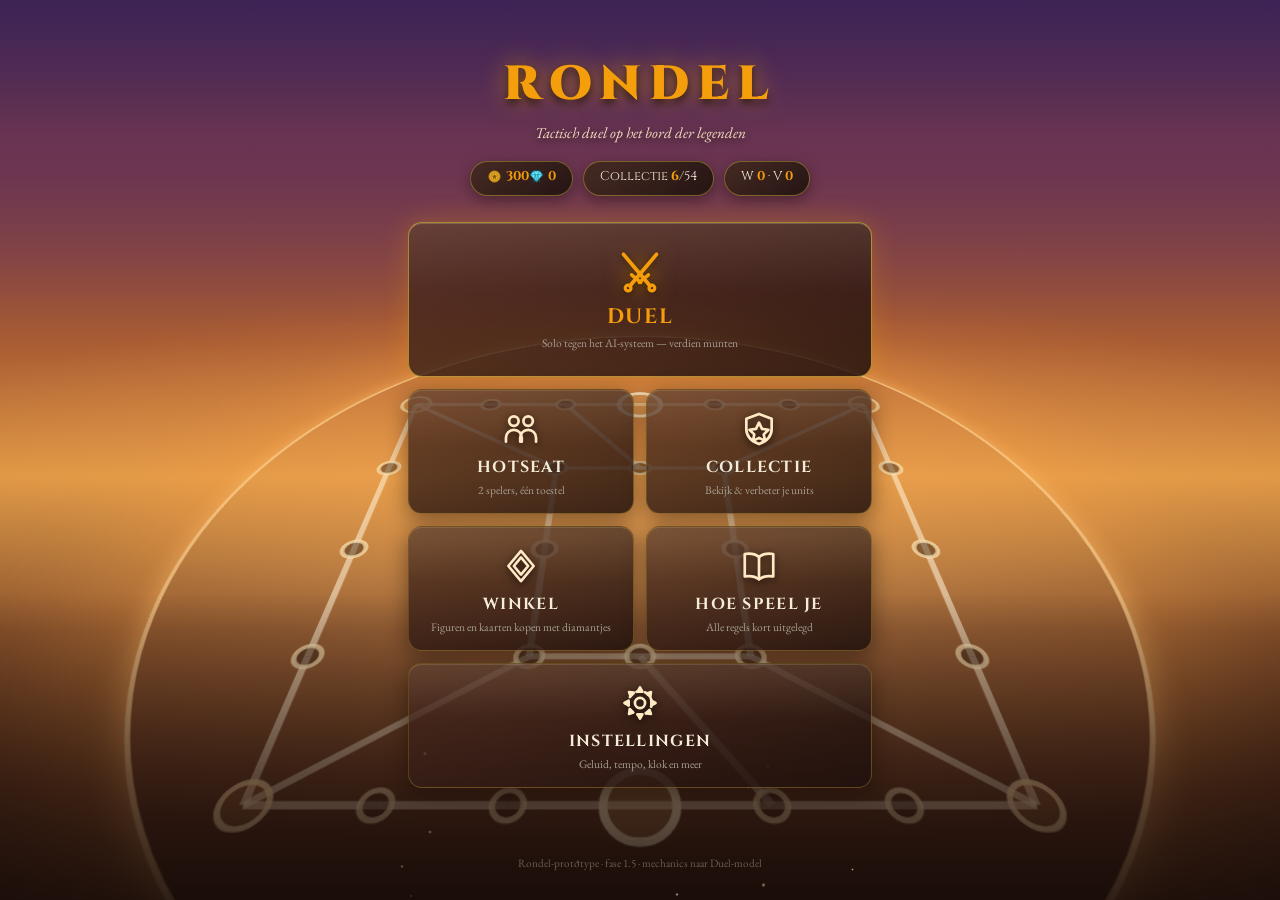
==== index.html @ 8c006c17 "Het menu kijkt uit over de arena, en die draait Koen vond het menu luguber: bijna zwart met een paar" ====
<!DOCTYPE html>
<html lang="nl">
<head>
<meta charset="UTF-8">
<meta name="viewport" content="width=device-width, initial-scale=1.0, user-scalable=no">
<title>Rondel</title><!-- v21: status-fx + particles -->
<meta name="theme-color" content="#0a0806">
<link rel="manifest" href="manifest.webmanifest">
<link rel="apple-touch-icon" href="icon-192.png">
<link rel="preconnect" href="https://fonts.googleapis.com">
<link rel="preconnect" href="https://fonts.gstatic.com" crossorigin>
<link href="https://fonts.googleapis.com/css2?family=Cinzel:wght@500;700;900&family=EB+Garamond:ital,wght@0,400;0,600;1,400&display=swap" rel="stylesheet">
<style>
  :root { --bg: #050403; --ink: #f4ecd8; --p1: #3b82f6; --p1-glow: rgba(59, 130, 246, 0.6); --p2: #ef4444; --p2-glow: rgba(239, 68, 68, 0.6); --gold: #f59e0b; --gold-glow: rgba(245, 158, 11, 0.6); }
  * { box-sizing: border-box; -webkit-tap-highlight-color: transparent; }
  html, body { margin: 0; padding: 0; background: var(--bg); color: var(--ink); font-family: 'EB Garamond', Georgia, serif; overscroll-behavior: none; user-select: none; min-height: 100vh; }
  /* Op een breed scherm staat het spel in een telefoonkolom. Zonder achtergrond
     zweeft het in een zwart gat; met een warme gloed staat het op een tafel. */
  @media (min-width: 720px) {
    body { background:
      radial-gradient(ellipse 40% 55% at 50% 50%, rgba(146,64,14,0.30), transparent 68%),
      radial-gradient(ellipse 70% 60% at 50% 108%, rgba(251,146,60,0.14), transparent 70%),
      radial-gradient(ellipse 90% 80% at 50% 40%, #17110e 0%, #0a0705 55%, #040302 100%); }
    .game { box-shadow: 0 0 60px 20px rgba(0,0,0,0.55); }
  }
  /* Het spelscherm vult precies de hoogte van het toestel; het bord krimpt mee
     zodat je nooit hoeft te scrollen tijdens een potje. */
  .game { max-width: 500px; margin: 0 auto; padding: 8px 6px; display: flex; flex-direction: column; gap: 8px;
    height: 100dvh; max-height: 100dvh; box-sizing: border-box; }
  .game .turn-banner, .game .plate-strip, .game .action-bar { flex: 0 0 auto; }
  
  .turn-banner { padding: 12px 16px; height: 52px; box-sizing: border-box; border-radius: 12px; background: linear-gradient(90deg, #1f1814, #0a0806); border: 1px solid rgba(255,255,255,0.05); box-shadow: 0 4px 15px rgba(0,0,0,0.5); font-family: 'Cinzel', serif; font-size: 0.95rem; letter-spacing: 0.08em; display: flex; justify-content: space-between; align-items: center; transition: all 0.3s ease; }
  .turn-banner.p1 { border-left: 4px solid var(--p1); box-shadow: 0 0 15px var(--p1-glow); }
  .turn-banner.p2 { border-left: 4px solid var(--p2); box-shadow: 0 0 15px var(--p2-glow); }
  /* Bij een beurtwissel loopt er licht in de teamkleur door de balk, zodat je
     ziet dat het schakelde zonder dat er iets van formaat verandert. */
  .turn-banner { position: relative; overflow: hidden; }
  .turn-banner.wissel::after { content: ''; position: absolute; inset: 0; pointer-events: none;
    background: linear-gradient(90deg, transparent, var(--wisselk, rgba(255,255,255,0.28)), transparent);
    animation: beurtVeeg 0.6s ease-out; }
  .turn-banner.p1 { --wisselk: rgba(96,165,250,0.35); }
  .turn-banner.p2 { --wisselk: rgba(248,113,113,0.35); }
  @keyframes beurtVeeg { 0% { transform: translateX(-100%); } 100% { transform: translateX(100%); } }
  /* Tijdnood: eerst klopt alleen de klok, onder de tien seconden alarmeert de
     hele balk mee. Zo hoef je niet naar het cijfer te blijven kijken. */
  .klok-krap { display: inline-block; animation: klokKlop 1s ease-in-out infinite; }
  .klok-paniek { animation: klokKlop 0.42s ease-in-out infinite; }
  @keyframes klokKlop { 0%,100% { transform: scale(1); } 45% { transform: scale(1.16); } }
  .turn-banner.tijdnood { animation: tijdnoodGloed 0.84s ease-in-out infinite; }
  @keyframes tijdnoodGloed {
    0%,100% { box-shadow: 0 0 15px rgba(239,68,68,0.35); }
    50%     { box-shadow: 0 0 26px 4px rgba(239,68,68,0.85); }
  }
  @media (prefers-reduced-motion: reduce) {
    .klok-krap, .klok-paniek, .turn-banner.tijdnood { animation: none; } }
  @media (prefers-reduced-motion: reduce) { .turn-banner.wissel::after { animation: none; opacity: 0; } }

  .bench { display: flex; gap: 8px; padding: 8px; background: rgba(255,255,255,0.03); border-radius: 12px; min-height: 70px; overflow-x: auto; border: 1px solid rgba(255,255,255,0.05); }
  .bench.dim { opacity: 0.3; pointer-events: none; }
  .bench-card { flex: 0 0 auto; width: 60px; height: 70px; background: linear-gradient(160deg, #241c33, #110d1d); border: 1px solid rgba(125,211,252,0.12); border-radius: 8px; display: flex; flex-direction: column; align-items: center; justify-content: center; position: relative; transition: transform 0.2s, box-shadow 0.2s; overflow: hidden; }
  .bench-card::before { content: ''; position: absolute; top: 0; left: 0; right: 0; height: 45%; background: linear-gradient(180deg, rgba(255,255,255,0.07), transparent); pointer-events: none; }
  .bench-card .sokkel { width: 36px; height: 10px; border-radius: 50%; margin-top: -8px; }
  .bench-card.p1 .sokkel { background: radial-gradient(ellipse at 35% 30%, #60a5fa, #1d4ed8 60%, #172554); box-shadow: 0 2px 3px rgba(0,0,0,0.7); }
  .bench-card.p2 .sokkel { background: radial-gradient(ellipse at 35% 30%, #f87171, #b91c1c 60%, #450a0a); box-shadow: 0 2px 3px rgba(0,0,0,0.7); }
  .bench-card.p1 { border-bottom: 3px solid var(--p1); } .bench-card.p2 { border-bottom: 3px solid var(--p2); }
  .bench-card.selected { transform: translateY(-4px); box-shadow: 0 8px 20px var(--gold-glow); border-color: var(--gold); }
  .bench-card svg { width: 42px; height: 42px; filter: drop-shadow(0 2px 4px rgba(0,0,0,0.8)); }
  .bench-card .name { font-size: 0.55rem; margin-top: 4px; color: #a89f91; font-family: 'Cinzel', serif; }
  .mp-badge { position: absolute; top: -4px; left: -4px; background: linear-gradient(135deg, #fbbf24, #d97706); color: #000; font-family: 'Cinzel', serif; font-weight: 900; font-size: 0.65rem; width: 18px; height: 18px; border-radius: 50%; display: flex; align-items: center; justify-content: center; box-shadow: 0 2px 5px rgba(0,0,0,0.5); border: 1px solid #fff; }
  .bench-card.hc { opacity: 0.55; filter: saturate(0.4); border-style: dashed; border-color: rgba(244,114,182,0.5); }
  .bench-card.hc .name { color: #f9a8d4; }
  .hc-badge { position: absolute; top: -4px; left: -4px; background: linear-gradient(135deg, #f472b6, #be185d); color: #fff; font-weight: 900; font-size: 0.7rem; width: 18px; height: 18px; border-radius: 50%; display: flex; align-items: center; justify-content: center; box-shadow: 0 2px 5px rgba(0,0,0,0.5); border: 1px solid #fff; }

  /* ===== ARENA =====
     Het bord is DOORZICHTIG: je kijkt op een gloeiende arenavloer, precies zoals
     in Duel. De achtergrond zit in CSS (statisch) en niet in de SVG, omdat de
     SVG bij elke zet opnieuw wordt opgebouwd — een filter/textuur daarin zou
     elke render opnieuw berekend worden en op een telefoon gaan haperen. */
  .board-wrap { position: relative; border-radius: 16px; padding: 0; overflow: hidden; flex: 1 1 auto; min-height: 0;
    border: 1px solid rgba(255,170,90,0.28);
    box-shadow: inset 0 0 90px rgba(0,0,0,0.7), 0 10px 34px rgba(0,0,0,0.92); }
  /* De vloer is NIET één kleur: er liggen zachte kleurvlekken overheen, zoals
     het parelmoerachtige oppervlak in Duel. Elke arena heeft z'n eigen palet. */
  .board-wrap[data-arena="vuur"], .ha-vloer[data-arena="vuur"] {
    background:
      radial-gradient(ellipse 34% 20% at 22% 24%, rgba(250,204,21,0.30), transparent 70%),
      radial-gradient(ellipse 30% 18% at 78% 30%, rgba(244,63,94,0.28), transparent 70%),
      radial-gradient(ellipse 32% 20% at 30% 74%, rgba(217,70,239,0.20), transparent 70%),
      radial-gradient(ellipse 36% 22% at 74% 78%, rgba(251,146,60,0.32), transparent 72%),
      radial-gradient(ellipse 62% 34% at 50% 36%, rgba(253,186,116,0.34), transparent 72%),
      radial-gradient(ellipse 85% 62% at 50% 44%, #8a3410 0%, #4a1408 52%, #1a0705 100%); }
  .board-wrap[data-arena="kristal"], .ha-vloer[data-arena="kristal"] {
    background:
      radial-gradient(ellipse 34% 20% at 24% 26%, rgba(103,232,249,0.26), transparent 70%),
      radial-gradient(ellipse 30% 18% at 76% 30%, rgba(244,114,182,0.22), transparent 70%),
      radial-gradient(ellipse 32% 20% at 28% 76%, rgba(167,139,250,0.26), transparent 70%),
      radial-gradient(ellipse 36% 22% at 74% 74%, rgba(147,197,253,0.24), transparent 72%),
      linear-gradient(180deg, #5b4a82 0%, #423463 32%, #302750 62%, #1a1530 100%); }
  .board-wrap[data-arena="woud"], .ha-vloer[data-arena="woud"] {
    background:
      radial-gradient(ellipse 34% 20% at 22% 26%, rgba(190,242,100,0.26), transparent 70%),
      radial-gradient(ellipse 30% 18% at 78% 30%, rgba(45,212,191,0.24), transparent 70%),
      radial-gradient(ellipse 32% 20% at 30% 74%, rgba(250,204,21,0.18), transparent 70%),
      radial-gradient(ellipse 36% 22% at 72% 78%, rgba(132,204,22,0.26), transparent 72%),
      radial-gradient(ellipse 85% 62% at 50% 44%, #1f4023 0%, #12281a 52%, #060f0a 100%); }

  /* Zwevende sintels: geeft de arena leven zonder dat de SVG er zwaarder van
     wordt. Statische laag, dus hij overleeft elke her-render van het bord. */
  #arena-fx { position: absolute; inset: 0; pointer-events: none; overflow: hidden; z-index: 0; }
  #arena-fx i { position: absolute; display: block; width: 4px; height: 4px; border-radius: 50%;
    background: radial-gradient(circle, rgba(255,236,190,0.95), rgba(255,170,90,0) 70%);
    animation: emberRise linear infinite; }
  @keyframes emberRise {
    0%   { transform: translateY(0) scale(0.7); opacity: 0; }
    12%  { opacity: 0.9; }
    80%  { opacity: 0.5; }
    100% { transform: translateY(-260px) scale(1.25); opacity: 0; }
  }
  .board-wrap::after { animation: arenaBreath 7s ease-in-out infinite; }
  @keyframes arenaBreath { 0%,100% { opacity: 1; } 50% { opacity: 0.82; } }
  @media (prefers-reduced-motion: reduce) { #arena-fx i, .board-wrap::after { animation: none; } #arena-fx { display: none; } }

  /* ===== Aanvalsanimaties ===== */
  #attack-fx { position: absolute; inset: 0; pointer-events: none; z-index: 6; overflow: hidden; }
  .fx-scene { position: absolute; left: 50%; top: 50%; width: 0; height: 0; }
  .fx-scene i { position: absolute; display: block; }
  .fx-scene.omhoog { top: 50%; }   /* ook de verdediger speelt in het midden */

  .fx-ring { left: -6px; top: -6px; width: 12px; height: 12px; border-radius: 50%;
    border: 3px solid var(--fxk); animation: fxRing 0.5s ease-out forwards; }
  .fx-ring.r2 { animation-delay: 0.12s; }
  @keyframes fxRing { 0% { transform: scale(0.4); opacity: 0.95; } 100% { transform: scale(16); opacity: 0; } }

  /* Hamer die neerkomt */
  .fx-hamer { left: -34px; top: -104px; width: 68px; height: 68px;
    background: linear-gradient(160deg, #f1f5f9, #64748b);
    clip-path: polygon(18% 0, 82% 0, 82% 46%, 60% 46%, 60% 100%, 40% 100%, 40% 46%, 18% 46%);
    transform-origin: 50% 100%; animation: fxHamer 0.45s cubic-bezier(.5,-0.4,.4,1.6) forwards; }
  @keyframes fxHamer { 0% { transform: translateY(-90px) rotate(-58deg); opacity: 0; }
    35% { opacity: 1; } 70% { transform: translateY(6px) rotate(6deg); } 100% { transform: translateY(0) rotate(0); opacity: 0; } }

  /* Giftanden met druppels */
  .fx-tand { top: -46px; width: 20px; height: 52px; background: #f8fafc;
    clip-path: polygon(50% 100%, 0 0, 100% 0); animation: fxTand 0.55s ease-out forwards; }
  .fx-tand.l { left: -46px; transform-origin: 50% 0; }
  .fx-tand.r { left: 26px; transform-origin: 50% 0; }
  @keyframes fxTand { 0% { transform: translateY(-40px) scaleY(0.4); opacity: 0; }
    40% { opacity: 1; transform: translateY(0) scaleY(1); } 100% { transform: translateY(14px) scaleY(1); opacity: 0; } }
  .fx-drup { width: 12px; height: 16px; border-radius: 50% 50% 50% 50% / 62% 62% 38% 38%;
    background: var(--fxk); animation: fxDrup 0.8s ease-in forwards; }
  .fx-drup.d1 { left: -40px; top: 0; } .fx-drup.d2 { left: 30px; top: 6px; animation-delay: .1s; }
  .fx-drup.d3 { left: -4px; top: 10px; animation-delay: .2s; }
  @keyframes fxDrup { 0% { transform: translateY(0) scale(0.5); opacity: 0; } 25% { opacity: .95; }
    100% { transform: translateY(72px) scale(1.1); opacity: 0; } }

  /* Vuurexplosie */
  .fx-vlam { left: -12px; top: -12px; width: 24px; height: 24px; border-radius: 50% 50% 50% 0;
    background: radial-gradient(circle at 40% 40%, #fff3c4, var(--fxk) 55%, rgba(180,40,0,0) 78%);
    animation: fxVlam 0.75s ease-out forwards; }
  .fx-vlam.v0 { --a: 0deg; } .fx-vlam.v1 { --a: 40deg; } .fx-vlam.v2 { --a: 80deg; }
  .fx-vlam.v3 { --a: 120deg; } .fx-vlam.v4 { --a: 160deg; } .fx-vlam.v5 { --a: 200deg; }
  .fx-vlam.v6 { --a: 240deg; } .fx-vlam.v7 { --a: 290deg; } .fx-vlam.v8 { --a: 330deg; }
  @keyframes fxVlam { 0% { transform: rotate(var(--a)) translateX(0) scale(0.4); opacity: 0; }
    30% { opacity: 1; } 100% { transform: rotate(var(--a)) translateX(96px) scale(1.5); opacity: 0; } }

  /* Bliksem */
  .fx-flits { left: -14px; top: -110px; width: 28px; height: 150px; background: var(--fxk);
    clip-path: polygon(55% 0, 20% 54%, 46% 54%, 30% 100%, 82% 42%, 52% 42%, 84% 0);
    filter: drop-shadow(0 0 10px var(--fxk)); animation: fxFlits 0.42s steps(3) forwards; }
  .fx-flits.f2 { transform: scaleX(-0.7) translateX(60px); animation-delay: .1s; }
  @keyframes fxFlits { 0% { opacity: 0; } 20% { opacity: 1; } 60% { opacity: .3; } 100% { opacity: 0; } }

  /* Pijl */
  .fx-pijl { left: -160px; top: -5px; width: 130px; height: 10px;
    background: linear-gradient(90deg, transparent, var(--fxk) 62%, #fff);
    clip-path: polygon(0 44%, 76% 44%, 76% 0, 100% 50%, 76% 100%, 76% 56%, 0 56%);
    animation: fxPijl 0.4s cubic-bezier(.3,0,.2,1) forwards; }
  @keyframes fxPijl { 0% { transform: translateX(-70px); opacity: 0; } 25% { opacity: 1; }
    100% { transform: translateX(190px); opacity: 0; } }

  /* IJsscherven */
  .fx-scherf { left: -9px; top: -9px; width: 18px; height: 30px; background: var(--fxk);
    clip-path: polygon(50% 0, 100% 42%, 68% 100%, 32% 100%, 0 42%); opacity: 0;
    animation: fxScherf 0.7s ease-out forwards; }
  .fx-scherf.s0 { --a: 12deg; } .fx-scherf.s1 { --a: 68deg; } .fx-scherf.s2 { --a: 128deg; }
  .fx-scherf.s3 { --a: 188deg; } .fx-scherf.s4 { --a: 246deg; } .fx-scherf.s5 { --a: 308deg; }
  @keyframes fxScherf { 0% { transform: rotate(var(--a)) translateY(0) scale(0.4); opacity: 0; }
    35% { opacity: .95; } 100% { transform: rotate(var(--a)) translateY(-84px) scale(1.15); opacity: 0; } }

  /* Klauwsporen */
  .fx-kras { width: 15px; height: 190px; background: linear-gradient(180deg, transparent, var(--fxk), transparent);
    border-radius: 50%; transform-origin: 50% 50%; opacity: 0; animation: fxKras 0.45s ease-out forwards; }
  .fx-kras.k1 { left: -66px; top: -95px; transform: rotate(20deg); }
  .fx-kras.k2 { left: -8px;  top: -100px; transform: rotate(20deg); animation-delay: .05s; }
  .fx-kras.k3 { left: 50px;  top: -95px; transform: rotate(20deg); animation-delay: .1s; }
  @keyframes fxKras { 0% { opacity: 0; transform: rotate(20deg) scaleY(0.1); }
    30% { opacity: 1; transform: rotate(20deg) scaleY(1); } 100% { opacity: 0; transform: rotate(20deg) scaleY(1); } }

  /* Zwaardsnede */
  .fx-snee { left: -120px; top: -6px; width: 240px; height: 12px; border-radius: 50%;
    background: linear-gradient(90deg, transparent, #fff, var(--fxk), transparent);
    opacity: 0; animation: fxSnee 0.4s ease-out forwards; }
  .fx-snee.n1 { transform: rotate(-28deg); }
  .fx-snee.n2 { transform: rotate(28deg); animation-delay: .13s; }
  @keyframes fxSnee { 0% { opacity: 0; transform: rotate(var(--r,-28deg)) scaleX(0.2); }
    30% { opacity: 1; } 100% { opacity: 0; transform: rotate(var(--r,-28deg)) scaleX(1.25); } }
  .fx-snee.n1 { --r: -28deg; } .fx-snee.n2 { --r: 28deg; }

  /* Schildbots */
  .fx-schild { left: -40px; top: -46px; width: 80px; height: 92px;
    background: linear-gradient(160deg, #dbeafe, var(--fxk));
    clip-path: polygon(50% 0, 100% 18%, 100% 62%, 50% 100%, 0 62%, 0 18%);
    animation: fxSchild 0.5s cubic-bezier(.4,-0.3,.4,1.5) forwards; }
  @keyframes fxSchild { 0% { transform: scale(0.3); opacity: 0; } 45% { transform: scale(1.15); opacity: 1; }
    100% { transform: scale(1.4); opacity: 0; } }

  /* Magische rune */
  .fx-rune { left: -52px; top: -52px; width: 104px; height: 104px; border-radius: 50%;
    border: 4px dashed var(--fxk); animation: fxRune 0.8s linear forwards; }
  @keyframes fxRune { 0% { transform: rotate(0) scale(0.3); opacity: 0; } 30% { opacity: 1; }
    100% { transform: rotate(220deg) scale(1.5); opacity: 0; } }

  /* ===== De klap gaat VAN het ene poppetje NAAR het andere =====
     Elk projectiel is een wrapper die verschuift en meedraait met de baan; het
     <i> erin is de vorm zelf. Zo hoeft elke aanval alleen z'n plaatje te
     leveren en regelt de baan zich vanzelf. --x0/--y0 is de vertrekplek,
     --x1/--y1 het doelwit en --x2/--y2 een stukje daar voorbij, zodat een
     zwaard er ook echt dwars DOORHEEN vliegt in plaats van ervoor te stoppen. */
  .fx-vlieg { position: absolute; left: 0; top: 0; width: 0; height: 0; z-index: 8;
    animation: fxVlieg var(--fxt, 380ms) cubic-bezier(.3,.02,.35,1) forwards; }
  .fx-vlieg i { position: absolute; display: block; }
  /* Een zwaard, pijl of scherf richt zich naar z'n baan; een schild en een
     kaak horen rechtop te blijven staan, anders vliegen ze op hun kant. */
  .fx-vlieg .pr-schild, .fx-vlieg .pr-tand { transform: rotate(calc(-1 * var(--rot))); }
  @keyframes fxVlieg {
    0%   { transform: translate(var(--x0), var(--y0)) rotate(var(--rot)) scale(0.45); opacity: 0; }
    16%  { opacity: 1; }
    64%  { transform: translate(var(--x1), var(--y1)) rotate(var(--rot)) scale(1); opacity: 1; }
    100% { transform: translate(var(--x2), var(--y2)) rotate(var(--rot)) scale(0.9); opacity: 0; }
  }
  /* Sliert achter het projectiel aan */
  .fx-sliert { left: -96px; top: -4px; width: 96px; height: 8px; border-radius: 4px;
    background: linear-gradient(90deg, transparent, var(--fxk)); opacity: 0.75;
    filter: blur(2px); }

  .pr-zwaard { left: -40px; top: -8px; width: 84px; height: 16px;
    background: linear-gradient(180deg, #ffffff, #cbd5e1 45%, #64748b);
    clip-path: polygon(0 30%, 8% 30%, 8% 8%, 14% 8%, 14% 30%, 66% 22%, 100% 50%, 66% 78%, 14% 70%, 14% 92%, 8% 92%, 8% 70%, 0 70%);
    filter: drop-shadow(0 0 7px var(--fxk)); }
  .pr-pijl { left: -34px; top: -5px; width: 72px; height: 10px;
    background: linear-gradient(90deg, #6b4423 0 62%, #e5e7eb 62%);
    clip-path: polygon(0 30%, 74% 30%, 74% 0, 100% 50%, 74% 100%, 74% 70%, 0 70%);
    filter: drop-shadow(0 0 6px var(--fxk)); }
  .pr-bol { left: -22px; top: -22px; width: 44px; height: 44px; border-radius: 50%;
    background: radial-gradient(circle at 38% 34%, #fff9e6, var(--fxk) 52%, rgba(0,0,0,0) 76%);
    filter: drop-shadow(0 0 14px var(--fxk)); animation: prBol .5s linear infinite; }
  @keyframes prBol { 0% { transform: scale(1); } 50% { transform: scale(1.16); } 100% { transform: scale(1); } }
  .pr-hamer { left: -28px; top: -30px; width: 56px; height: 60px;
    background: linear-gradient(150deg, #f1f5f9, #475569);
    clip-path: polygon(20% 0, 80% 0, 80% 44%, 58% 44%, 58% 100%, 42% 100%, 42% 44%, 20% 44%);
    filter: drop-shadow(0 0 8px var(--fxk)); animation: prTol .35s linear infinite; }
  @keyframes prTol { 0% { transform: rotate(0); } 100% { transform: rotate(360deg); } }
  /* Giftanden: een kaak met twee slagtanden die naar beneden happen */
  .pr-tand { left: -25px; top: -20px; width: 50px; height: 42px;
    background: linear-gradient(180deg, #f8fafc 0 42%, var(--fxk) 42%);
    filter: drop-shadow(0 0 9px var(--fxk));
    clip-path: polygon(4% 0, 96% 0, 96% 40%, 80% 40%, 68% 100%, 56% 40%, 44% 40%, 32% 100%, 20% 40%, 4% 40%); }
  .pr-flits { left: -34px; top: -20px; width: 68px; height: 40px; background: var(--fxk);
    clip-path: polygon(0 44%, 52% 0, 40% 40%, 100% 30%, 44% 100%, 56% 56%, 6% 62%);
    filter: drop-shadow(0 0 12px var(--fxk)); animation: prKnipper .12s steps(2) infinite; }
  @keyframes prKnipper { 0% { opacity: 1; } 100% { opacity: 0.55; } }
  .pr-scherf { left: -26px; top: -13px; width: 56px; height: 26px; background: var(--fxk);
    clip-path: polygon(0 50%, 34% 0, 100% 42%, 100% 58%, 34% 100%);
    filter: drop-shadow(0 0 9px var(--fxk)); opacity: 0.92; }
  .pr-klauw { left: -26px; top: -30px; width: 54px; height: 60px;
    border-right: 7px solid var(--fxk); border-radius: 50%;
    filter: drop-shadow(0 0 8px var(--fxk)); }
  .pr-schild { left: -24px; top: -28px; width: 48px; height: 56px;
    background: linear-gradient(160deg, #dbeafe, var(--fxk));
    clip-path: polygon(50% 0, 100% 18%, 100% 62%, 50% 100%, 0 62%, 0 18%);
    filter: drop-shadow(0 0 10px var(--fxk)); }
  .pr-rune { left: -25px; top: -25px; width: 50px; height: 50px; border-radius: 50%;
    border: 4px dashed var(--fxk); box-shadow: 0 0 16px var(--fxk), inset 0 0 12px var(--fxk);
    animation: prTol .9s linear infinite; }

  /* De aanvaller doet een uitval richting de tegenstander */
  .fighter.stoot { animation: fighterLunge 0.42s cubic-bezier(.3,-0.4,.4,1.5); }
  @keyframes fighterLunge { 0%,100% { transform: translateX(0) scale(1); }
    30% { transform: translateX(var(--lunge, 14px)) scale(1.06); } }

  /* Badge boven het poppetje: schild bij een blok, MIS bij een misser */
  .fx-badge { position: absolute; z-index: 9; transform: translate(-50%, -50%);
    pointer-events: none; animation: fxBadge 1s ease-out forwards; }
  @keyframes fxBadge { 0% { transform: translate(-50%,-50%) scale(0.2); opacity: 0; }
    24% { transform: translate(-50%,-50%) scale(1.18); opacity: 1; }
    40% { transform: translate(-50%,-50%) scale(1); }
    100% { transform: translate(-50%,-62%) scale(1.05); opacity: 0; } }
  .fx-badge .bd-schild { width: 62px; height: 72px;
    background: linear-gradient(160deg, #eff6ff, #3b82f6 60%, #1d4ed8);
    clip-path: polygon(50% 0, 100% 18%, 100% 62%, 50% 100%, 0 62%, 0 18%);
    box-shadow: 0 0 24px rgba(96,165,250,0.95); position: relative; }
  .fx-badge .bd-schild::after { content: ''; position: absolute; inset: 6px;
    border: 2px solid rgba(255,255,255,0.7);
    clip-path: polygon(50% 0, 100% 18%, 100% 62%, 50% 100%, 0 62%, 0 18%); }
  .fx-badge .bd-mis { font-family: 'Cinzel', serif; font-weight: 900; font-size: 1.6rem;
    letter-spacing: 0.16em; color: #f1f5f9; -webkit-text-stroke: 1px rgba(15,23,42,0.9);
    text-shadow: 0 0 14px rgba(148,163,184,0.9), 0 3px 8px #000; }
  /* De zwieper die er nét langs ging */
  .fx-badge .bd-zwieper { position: absolute; left: 50%; top: 46px; width: 118px; height: 14px;
    margin-left: -59px; border-radius: 50%; transform: rotate(-24deg);
    background: linear-gradient(90deg, transparent, rgba(226,232,240,0.85), transparent);
    animation: bdZwieper .45s ease-out forwards; }
  @keyframes bdZwieper { 0% { opacity: 0; transform: rotate(-24deg) scaleX(0.2); }
    35% { opacity: 1; } 100% { opacity: 0; transform: rotate(-24deg) scaleX(1.3); } }
  /* Vonkenregen op het punt waar een blok de klap opvangt */
  .fx-badge .bd-vonk { position: absolute; left: 50%; top: 50%; width: 5px; height: 5px;
    border-radius: 50%; background: #fef3c7; box-shadow: 0 0 8px #fde047;
    animation: bdVonk .6s ease-out forwards; }
  @keyframes bdVonk { 0% { transform: rotate(var(--a)) translateX(6px); opacity: 1; }
    100% { transform: rotate(var(--a)) translateX(64px); opacity: 0; } }

  @media (prefers-reduced-motion: reduce) { #attack-fx { display: none; }
    .fighter.stoot, .fighter.raakt, .fighter.valt { animation: none; } }

  /* ===== Een kaart spelen is ook een moment ===== */
  #kaart-fx { position: fixed; inset: 0; pointer-events: none; z-index: 95; overflow: hidden; }
  .kaart-vlucht { position: absolute; left: 0; top: 0; width: 132px; height: 182px; border-radius: 12px;
    background: linear-gradient(160deg, #fdf4dc, #e8d3a3 55%, #c9ae74);
    border: 3px solid var(--kk); box-shadow: 0 0 30px var(--kk), 0 18px 30px rgba(0,0,0,0.7);
    display: flex; flex-direction: column; align-items: center; justify-content: center; gap: 6px;
    overflow: hidden; will-change: transform; }
  .kaart-vlucht .kv-ico { filter: drop-shadow(0 2px 3px rgba(0,0,0,0.35)); }
  .kaart-vlucht .kv-naam { font-family: 'Cinzel', serif; font-weight: 900; font-size: 0.86rem;
    color: #3b2a12; letter-spacing: 0.04em; text-align: center; padding: 0 8px; line-height: 1.2; }
  .kaart-vlucht .kv-duel { font-size: 0.58rem; color: #7c6339; letter-spacing: 0.1em; text-transform: uppercase; }
  .kaart-vlucht .kv-glans { position: absolute; inset: 0; overflow: hidden; }
  .kaart-vlucht .kv-glans::after { content: ''; position: absolute; top: -40%; left: -60%;
    width: 40%; height: 180%; transform: rotate(18deg);
    background: linear-gradient(90deg, transparent, rgba(255,255,255,0.9), transparent);
    animation: kvGlans 0.85s ease-in-out 0.22s; }
  @keyframes kvGlans { 0% { left: -60%; } 100% { left: 130%; } }
  .kaart-inslag { position: absolute; left: 0; top: 0; width: 0; height: 0; }
  .kaart-inslag i { position: absolute; display: block; }
  .kaart-inslag .ki-ring { left: -13px; top: -13px; width: 26px; height: 26px; border-radius: 50%;
    border: 3px solid var(--kk); box-shadow: 0 0 18px var(--kk);
    animation: kiRing 0.62s ease-out forwards; }
  @keyframes kiRing { 0% { transform: scale(0.3); opacity: 1; } 100% { transform: scale(7); opacity: 0; } }
  .kaart-inslag .ki-vonk { left: -4px; top: -4px; width: 8px; height: 8px; border-radius: 50%;
    background: var(--kk); box-shadow: 0 0 10px var(--kk); animation: kiVonk 0.7s ease-out forwards; }
  @keyframes kiVonk { 0% { transform: rotate(var(--a)) translateX(4px); opacity: 1; }
    100% { transform: rotate(var(--a)) translateX(76px) scale(0.3); opacity: 0; } }
  @media (prefers-reduced-motion: reduce) { #kaart-fx { display: none; } }

  /* De poort die opengaat waar een figuur wordt ingezet */
  @keyframes portalPlas { 0% { transform: scale(0.15, 0.4); opacity: 0; }
    18% { transform: scale(1.08, 1.08); opacity: 1; } 45% { transform: scale(1, 1); opacity: 1; }
    100% { transform: scale(0.7, 0.7); opacity: 0; } }
  @keyframes portalZuil { 0% { transform: scaleY(0.05); opacity: 0; }
    22% { transform: scaleY(1); opacity: 0.95; } 55% { opacity: 0.8; }
    100% { transform: scaleY(1.15); opacity: 0; } }
  @keyframes portalVonk { 0% { transform: translateY(4px) scale(0.4); opacity: 0; }
    25% { opacity: 1; } 100% { transform: translateY(-64px) scale(0.2); opacity: 0; } }
  @keyframes portalGloed { 0% { transform: scale(0.2); opacity: 0; }
    25% { transform: scale(1); opacity: 0.85; } 100% { transform: scale(0.6); opacity: 0; } }
  @keyframes portalWalm { 0% { transform: translateY(2px) scale(0.3); opacity: 0; }
    30% { opacity: 0.8; } 100% { transform: translateY(-48px) scale(1.9); opacity: 0; } }
  @keyframes portalKlauw { 0% { transform: scale(0.2); opacity: 0; }
    35% { transform: scale(1); opacity: 0.9; } 100% { transform: scale(1.1); opacity: 0; } }
  @keyframes portalGolf { 0% { transform: scale(0.2); opacity: 1; }
    100% { transform: scale(2.6); opacity: 0; } }

  /* Opklimmen naar een hoger level */
  .lvlfx ellipse, .lvlfx path, .lvlfx text { transform-box: fill-box; transform-origin: center; }
  @keyframes lvlPlas { 0% { transform: scale(0.2); opacity: 0; } 30% { opacity: 1; }
    100% { transform: scale(1.6); opacity: 0; } }
  @keyframes lvlRing { 0% { transform: translateY(8px) scale(0.3); opacity: 0; }
    25% { opacity: 1; } 100% { transform: translateY(-58px) scale(1.6); opacity: 0; } }
  @keyframes lvlSter { 0% { transform: rotate(var(--a)) translateX(0) scale(0.3); opacity: 0; }
    25% { opacity: 1; } 100% { transform: rotate(var(--a)) translateX(58px) scale(1.15); opacity: 0; } }
  @keyframes lvlTekst { 0% { transform: translateY(14px) scale(0.4); opacity: 0; }
    22% { transform: translateY(0) scale(1.2); opacity: 1; } 40% { transform: translateY(0) scale(1); }
    100% { transform: translateY(-20px) scale(1); opacity: 0; } }
  @media (prefers-reduced-motion: reduce) { .lvlfx { display: none; } }

  /* De ziel van een verslagen figuur zweeft naar het Healing Center.
     Pure verplaatsing plus schaal; bij SVG staat transform-origin standaard op
     0 0, dus de schaal gebeurt rond het punt waar de vormen getekend zijn. */
  .zielfx { animation: zielVlucht 1.05s cubic-bezier(.35,.05,.4,1) forwards; }
  @keyframes zielVlucht {
    0%   { transform: translate(var(--x0), var(--y0)) scale(0.4); opacity: 0; }
    14%  { opacity: 1; }
    55%  { transform: translate(var(--xm), var(--ym)) scale(1.15); opacity: 1; }
    100% { transform: translate(var(--x1), var(--y1)) scale(0.3); opacity: 0; }
  }
  @keyframes zielSliert { 0% { transform: translate(0,0); opacity: 0.5; }
    100% { transform: translate(0, 26px); opacity: 0; } }
  @media (prefers-reduced-motion: reduce) { .zielfx { display: none; } }

  /* Klaar om te evolueren — hetzelfde blauwe stipje als in Duel */
  .evo-stip { animation: evoStipBord 1.6s ease-in-out infinite; filter: drop-shadow(0 0 5px rgba(59,130,246,0.95)); }
  @keyframes evoStipBord { 0%,100% { opacity: 1; transform: scale(1); } 50% { opacity: 0.55; transform: scale(0.8); } }
  @media (prefers-reduced-motion: reduce) { .evo-stip { animation: none; } }

  /* Ability die afgaat: een golf die van het punt af rolt */
  @keyframes auraGolf { 0% { transform: scale(0.25); opacity: 1; } 100% { transform: scale(2.6); opacity: 0; } }
  @keyframes auraSter { 0% { transform: scale(0.2) rotate(0deg); opacity: 0; }
    25% { transform: scale(1.3) rotate(90deg); opacity: 1; }
    100% { transform: scale(0.9) rotate(220deg); opacity: 0; } }
  @media (prefers-reduced-motion: reduce) { .aurafx { display: none; } }

  /* Evolueren: licht uit de grond, ringen omhoog, sterren eruit */
  .evofx ellipse, .evofx circle, .evofx path { transform-box: fill-box; transform-origin: center; }
  .evofx .evo-kolom { transform-origin: 50% 100%; }
  @keyframes evoPlas { 0% { transform: scale(0.2); opacity: 0; } 25% { opacity: 1; }
    100% { transform: scale(1.5); opacity: 0; } }
  @keyframes evoKolom { 0% { transform: scaleY(0.04); opacity: 0; }
    22% { transform: scaleY(1); opacity: 0.95; } 60% { opacity: 0.75; }
    100% { transform: scaleY(1.18); opacity: 0; } }
  @keyframes evoRing { 0% { transform: translateY(0) scale(0.35); opacity: 0; }
    20% { opacity: 1; } 100% { transform: translateY(-92px) scale(1.35); opacity: 0; } }
  @keyframes evoSter { 0% { transform: rotate(var(--a)) translateX(0) scale(0.3); opacity: 0; }
    22% { opacity: 1; } 100% { transform: rotate(var(--a)) translateX(74px) scale(1.1); opacity: 0; } }
  @keyframes evoFlits { 0% { transform: scale(0.2); opacity: 0; }
    28% { transform: scale(2.4); opacity: 1; } 100% { transform: scale(5); opacity: 0; } }
  @media (prefers-reduced-motion: reduce) { .evofx { display: none; } }

  /* Omsingeld: alles klapt van buiten naar binnen dicht */
  .omfx circle { transform-box: fill-box; transform-origin: center; }
  .omfx .om-punt { transform-box: fill-box; transform-origin: 50% 100%; }
  @keyframes omRing { 0% { transform: scale(1.25) rotate(0deg); opacity: 0; }
    20% { opacity: 1; } 100% { transform: scale(0.18) rotate(70deg); opacity: 0; } }
  @keyframes omPunt { 0% { transform: translateY(-14px) scale(0.6); opacity: 0; }
    25% { opacity: 1; } 100% { transform: translateY(40px) scale(1.1); opacity: 0.9; } }
  @keyframes omKlap { 0% { transform: scale(0.2); opacity: 0; }
    22% { transform: scale(1.6); opacity: 1; } 100% { transform: scale(3.4); opacity: 0; } }
  @keyframes omGolf { 0% { transform: scale(0.3); opacity: 1; } 100% { transform: scale(4.2); opacity: 0; } }
  @media (prefers-reduced-motion: reduce) { .omfx { display: none; } }

  /* Het doel bereiken — het moment waar het potje om draait */
  .goalfx circle, .goalfx text { transform-box: fill-box; transform-origin: center; }
  .goalfx .goal-straal { transform-box: fill-box; transform-origin: 50% 100%; }
  @keyframes goalFlits { 0% { transform: scale(0.2); opacity: 1; } 100% { transform: scale(4.5); opacity: 0; } }
  @keyframes goalStraal { 0% { transform: scaleY(0.1); opacity: 0; }
    18% { opacity: 0.9; } 100% { transform: scaleY(1.15); opacity: 0; } }
  @keyframes goalRing { 0% { transform: scale(0.2); opacity: 1; } 100% { transform: scale(3.4); opacity: 0; } }
  @keyframes goalVonk { 0% { transform: rotate(var(--a)) translateX(8px) scale(0.4); opacity: 0; }
    20% { opacity: 1; } 100% { transform: rotate(var(--a)) translateX(126px) scale(1.2); opacity: 0; } }
  @keyframes goalTekst { 0% { transform: translateY(24px) scale(0.3); opacity: 0; }
    18% { transform: translateY(0) scale(1.25); opacity: 1; } 32% { transform: translateY(0) scale(1); }
    78% { transform: translateY(-6px) scale(1); opacity: 1; }
    100% { transform: translateY(-26px) scale(1.05); opacity: 0; } }
  @media (prefers-reduced-motion: reduce) { .goalfx { display: none; } }
  .portal ellipse, .portal circle, .portal path { transform-box: fill-box; transform-origin: center; }
  .portal-p1 path { transform-origin: 50% 100%; }
  @media (prefers-reduced-motion: reduce) { .portal { display: none; } }

  /* Poorten waar de legers uit komen */
  .spawn-glow { animation: spawnPulse 3.2s ease-in-out infinite; }
  .spawn-twinkle { animation: spawnTwinkle 2.1s ease-in-out infinite; }
  @keyframes spawnPulse { 0%,100% { opacity: 0.55; } 50% { opacity: 1; } }
  @keyframes spawnTwinkle { 0%,100% { opacity: 1; } 50% { opacity: 0.35; } }
  @media (prefers-reduced-motion: reduce) { .spawn-glow, .spawn-twinkle { animation: none; } }

  /* Plate-kaarten die op tafel liggen */
  .plate-card { transition: transform 0.15s; }
  .plate-card.spent { opacity: 0.4; }
  .plate-card.sel { filter: drop-shadow(0 0 10px rgba(253,224,71,0.9)); }
  /* Rots-/nevelstructuur: één statische SVG-ruis als achtergrondlaag */
  .board-wrap::before { content: ''; position: absolute; inset: 0; pointer-events: none; opacity: 0.5;
    mix-blend-mode: overlay;
    background-image: url("data:image/svg+xml;utf8,<svg xmlns='http://www.w3.org/2000/svg' width='260' height='260'><filter id='n'><feTurbulence type='fractalNoise' baseFrequency='0.02 0.035' numOctaves='4' seed='9'/><feColorMatrix type='saturate' values='0'/></filter><rect width='260' height='260' filter='url(%23n)' opacity='0.55'/></svg>");
    background-size: 300px 300px; }
  /* Vignet: randen donker, midden warm */
  .board-wrap::after { content: ''; position: absolute; inset: 0; pointer-events: none;
    background: radial-gradient(ellipse 70% 58% at 50% 46%, transparent 45%, rgba(0,0,0,0.78) 100%); }

  #board { display: block; width: 100%; height: 100%; position: relative; z-index: 1; }

  /* Lichtgevende witte routes en ringpunten (Duel-look). De gloed staat op de
     GROEP, niet per lijn — één filter i.p.v. zestig scheelt enorm op mobiel. */
  .routes-glow { filter: drop-shadow(0 0 4px rgba(255,236,200,0.85)); }
  .route-halo { stroke: rgba(255,190,120,0.22); stroke-width: 8; stroke-linecap: round; fill: none; }
  .route-core { stroke: #fff; stroke-width: 2.6; stroke-linecap: round; fill: none; }
  .nodes-glow { filter: drop-shadow(0 0 3px rgba(255,255,255,0.6)); }
  .node-rim { stroke: #fff; }

  .goal-halo { fill: none; stroke-width: 2.5; animation: goalPulse 2.4s ease-in-out infinite; }
  .goal-halo.p1 { stroke: #60a5fa; }
  .goal-halo.p2 { stroke: #fb923c; }
  .goal-ring.p1 { filter: drop-shadow(0 0 9px rgba(59,130,246,0.95)); }
  .goal-ring.p2 { filter: drop-shadow(0 0 9px rgba(249,115,22,0.95)); }
  .entry-ring.p1 { filter: drop-shadow(0 0 7px var(--p1-glow)); }
  .entry-ring.p2 { filter: drop-shadow(0 0 7px var(--p2-glow)); }
  @keyframes goalPulse { 0%, 100% { opacity: 0.3; } 50% { opacity: 0.95; } }
  @media (prefers-reduced-motion: reduce) { .goal-halo { animation: none; opacity: 0.7; } }
  
  .node-glow { fill: rgba(245, 158, 11, 0.25); stroke: var(--gold); stroke-width: 2; opacity: 0; transition: opacity 0.2s; pointer-events: none; }
  /* Een geldig doelwit klopt rustig, zodat je ziet waar je mag tikken.
     Alleen opacity animeren: dat gaat via de compositor en kost geen frames. */
  .node-glow.active { opacity: 1; filter: drop-shadow(0 0 8px var(--gold));
    animation: doelKlop 1.4s ease-in-out infinite; }
  @keyframes doelKlop { 0%,100% { opacity: 1; } 50% { opacity: 0.45; } }
  @media (prefers-reduced-motion: reduce) { .node-glow.active { animation: none; } }
  
  .unit-fig { cursor: pointer; }
  .unit-fig.selected .fig-base { stroke: var(--gold); stroke-width: 3; filter: drop-shadow(0 0 12px var(--gold)); }
  .unit-fig.selected .fig-glow { opacity: 0.9; }
  .fig-art { filter: drop-shadow(0 3px 3px rgba(0,0,0,0.75)); }
  /* Gele wijzers naast een geselecteerde figuur, zoals de markers in Duel */
  .sel-marker { fill: #fde047; stroke: rgba(120,53,15,0.9); stroke-width: 1.2; animation: selPulse 1s ease-in-out infinite; }
  @keyframes selPulse { 0%,100% { opacity: 1; transform: translateX(0); } 50% { opacity: 0.55; } }
  @media (prefers-reduced-motion: reduce) { .sel-marker { animation: none; } }

  .action-bar { display: flex; gap: 10px; padding: 8px 0; }
  .btn { flex: 1; padding: 12px; background: linear-gradient(180deg, #2a201a, #14100d); color: var(--ink); border: 1px solid rgba(255,255,255,0.1); border-radius: 8px; font-family: 'Cinzel', serif; font-size: 0.85rem; font-weight: 700; letter-spacing: 0.1em; text-transform: uppercase; cursor: pointer; box-shadow: 0 4px 6px rgba(0,0,0,0.4); }
  .btn:active { transform: translateY(2px); box-shadow: 0 1px 2px rgba(0,0,0,0.6); }
  .btn.primary { background: linear-gradient(180deg, #fbbf24, #b45309); color: #000; border: none; box-shadow: 0 4px 15px var(--gold-glow); }

  /* GEEN backdrop-filter. Gemeten: blur(10px) over een schermvullende overlay
     kostte de helft van de beeldsnelheid (36 i.p.v. 60 fps) omdat de browser de
     achtergrond elke frame opnieuw moet vervagen zolang daar iets beweegt — en
     bij 96% dekking zie je er toch niets van. */
  .overlay { position: fixed; inset: 0; background: rgba(5, 4, 3, 0.975); display: none; flex-direction: column; align-items: center; justify-content: center; z-index: 100; padding: 20px; overflow-y: auto; }
  .overlay.active { display: flex; }
  .combat-vs { font-family: 'Cinzel', serif; color: var(--gold); font-size: 1.5rem; letter-spacing: 0.3em; margin-bottom: 20px; text-shadow: 0 0 15px var(--gold-glow); }
  .disks-row { display: flex; flex-direction: column; gap: 20px; align-items: center; width: 100%; }
  .disk-cell { display: flex; flex-direction: column; align-items: center; gap: 6px; }
  /* De twee kemphanen staan naast hun schijf, zodat de aanval er tussendoor kan */
  .fight-row { display: flex; align-items: center; gap: 6px; }
  .fighter { position: relative; width: 96px; height: 122px; flex: 0 0 96px;
    display: flex; align-items: flex-end; justify-content: center; }
  /* Kleine ademhaling zodat de twee kemphanen niet als plaatjes staan te wachten */
  .fighter img, .fighter svg { animation: fighterAdem 3.4s ease-in-out infinite; }
  .fighter.p2 img, .fighter.p2 svg { animation-delay: -1.7s; }
  @keyframes fighterAdem { 0%,100% { transform: translateY(0) scale(1); }
    50% { transform: translateY(-3px) scale(1.02); } }
  .fighter.raakt img, .fighter.valt img, .fighter.raakt svg, .fighter.valt svg { animation: none; }
  @media (prefers-reduced-motion: reduce) { .fighter img, .fighter svg { animation: none; } }
  .fighter img { max-width: 100%; max-height: 100%; filter: drop-shadow(0 4px 6px rgba(0,0,0,0.8)); }
  .fighter svg { width: 100%; height: 100%; }
  .fighter::after { content: ''; position: absolute; bottom: -4px; left: 50%; transform: translateX(-50%);
    width: 70px; height: 18px; border-radius: 50%; }
  .fighter.p1::after { background: radial-gradient(ellipse, rgba(59,130,246,0.6), transparent 70%); }
  .fighter.p2::after { background: radial-gradient(ellipse, rgba(239,68,68,0.6), transparent 70%); }
  .fighter.raakt { animation: fighterHit 0.5s ease-out; }
  .fighter.valt  { animation: fighterKO 0.9s ease-in forwards; }
  @keyframes fighterHit { 0%,100% { transform: translate(0,0); }
    20% { transform: translate(-8px,3px) rotate(-5deg); } 45% { transform: translate(7px,-2px) rotate(4deg); }
    70% { transform: translate(-4px,1px) rotate(-2deg); } }
  @keyframes fighterKO { 0% { transform: rotate(0) translateY(0); opacity: 1; filter: none; }
    25% { filter: brightness(3) saturate(0); }
    100% { transform: rotate(74deg) translateY(46px); opacity: 0; } }
  .disk-wrap { flex: 0 0 auto; }
  .disk-cell .who { font-family: 'Cinzel', serif; font-size: 0.9rem; letter-spacing: 0.1em; text-transform: uppercase; }
  .disk-wrap { position: relative; width: 184px; height: 184px; filter: drop-shadow(0 15px 25px rgba(0,0,0,0.8)); }
  .disk-pointer { position: absolute; top: -6px; left: 50%; transform: translateX(-50%); width: 18px; height: 26px; background: linear-gradient(180deg, #ef4444, #991b1b); border: 2px solid #fff; clip-path: polygon(50% 0%, 100% 50%, 50% 100%, 0% 50%); z-index: 5; box-shadow: 0 0 10px rgba(255,0,0,0.8); }
  .disk-svg { width: 100%; height: 100%; transition: transform 3s cubic-bezier(0.2, 0.8, 0.1, 1); }
  /* Het vak waar de wijzer op stilstaat licht op */
  .disk-svg .slot-mark { filter: drop-shadow(0 0 9px #fff) drop-shadow(0 0 18px rgba(255,236,180,0.85));
    animation: slotMarkIn 0.42s ease-out backwards, slotMarkPuls 1.5s ease-in-out 0.42s infinite; }
  .disk-svg .slot-mark-waas { animation: slotWaas 1.5s ease-in-out infinite; }
  @keyframes slotMarkIn { 0% { opacity: 0; stroke-width: 18; } 100% { opacity: 1; stroke-width: 7; } }
  @keyframes slotMarkPuls { 0%,100% { opacity: 1; stroke-width: 7; } 50% { opacity: 0.8; stroke-width: 5; } }
  @keyframes slotWaas { 0%,100% { opacity: 1; } 50% { opacity: 0.45; } }
  @media (prefers-reduced-motion: reduce) { .disk-svg .slot-mark, .disk-svg .slot-mark-waas { animation: none; } }
  .combat-result { margin-top: 24px; font-family: 'Cinzel', serif; font-size: 1.1rem; text-align: center; min-height: 50px; line-height: 1.5; }
  .combat-result .ko { color: var(--p2-soft); font-weight: 900; font-size: 1.3rem; text-shadow: 0 0 10px rgba(239,68,68,0.5); }
  .combat-result .status { color: var(--gold); font-style: italic; }
  .clash-moves { display: flex; justify-content: center; align-items: center; gap: 10px; font-family: 'Cinzel', serif; font-weight: 700; font-size: 0.95rem; margin-bottom: 8px; }
  .clash-moves .mv-att { color: #fca5a5; } .clash-moves .mv-def { color: #93c5fd; }
  .clash-moves .vs { color: var(--gold); font-size: 1.1rem; }
  /* Arena-sfeer achter het gevecht: warme gloed in het midden, rood boven de
     tegenstander en blauw onder jou — je ziet in één oogopslag wie waar staat. */
  #combat-overlay::before { content: ''; position: absolute; inset: 0; z-index: -1; pointer-events: none;
    background:
      radial-gradient(ellipse 62% 20% at 50% 26%, rgba(239,68,68,0.16), transparent 72%),
      radial-gradient(ellipse 62% 20% at 50% 70%, rgba(59,130,246,0.16), transparent 72%),
      radial-gradient(ellipse 88% 58% at 50% 48%, rgba(146,64,14,0.34), transparent 74%); }
  #clash-flash { position: absolute; inset: 0; pointer-events: none; opacity: 0; background: radial-gradient(circle at 50% 42%, rgba(255,255,255,0.9) 0%, rgba(255,235,180,0.4) 30%, transparent 65%); }
  #clash-flash.go { animation: clashFlash 0.45s ease-out; }
  @keyframes clashFlash { 0% { opacity: 0.9; } 100% { opacity: 0; } }
  .disks-row.clash { animation: clashShake 0.5s ease-out; }
  @keyframes clashShake { 0%,100% { transform: translate(0,0); } 15% { transform: translate(-7px,2px); } 30% { transform: translate(6px,-2px); } 45% { transform: translate(-4px,1px); } 60% { transform: translate(3px,-1px); } 80% { transform: translate(-1px,0); } }
  @media (prefers-reduced-motion: reduce) { .disks-row.clash, #clash-flash.go { animation: none; } }

  /* Meer kaarten dan er passen? Dan loopt de strip aan de rand weg in het
     donker, zodat een half zichtbare kaart als 'scroll verder' leest en niet
     als een afgeknipte kaart. */
  .plate-strip { display: flex; gap: 6px; overflow-x: auto; padding: 2px; height: 62px; min-height: 62px; flex: 0 0 62px;
    scrollbar-width: none;
    -webkit-mask-image: linear-gradient(90deg, #000 0, #000 calc(100% - 26px), transparent 100%);
    mask-image: linear-gradient(90deg, #000 0, #000 calc(100% - 26px), transparent 100%); }
  .plate-strip::-webkit-scrollbar { display: none; }
  .plate-chip { flex: 0 0 auto; min-width: 110px; background: linear-gradient(145deg, #2a201a, #14100d); border: 1px solid rgba(245,158,11,0.3); border-radius: 8px; padding: 6px 10px; display: flex; flex-direction: column; gap: 2px; cursor: pointer; transition: transform 0.15s; }
  .plate-chip b { font-family: 'Cinzel', serif; font-size: 0.7rem; color: var(--gold); letter-spacing: 0.05em; }
  .plate-chip span { font-size: 0.6rem; color: #a89f91; }
  .plate-chip.selected { border-color: var(--gold); box-shadow: 0 0 12px var(--gold-glow); transform: translateY(-2px); }
  .plate-chip.disabled { opacity: 0.35; pointer-events: none; }

  .deck-panel { background: linear-gradient(180deg, #1a130e, #0a0806); border: 1px solid rgba(245,158,11,0.3); border-radius: 16px; padding: 16px; width: 100%; max-width: 460px; max-height: 90vh; overflow-y: auto; }
  .deck-title { font-family: 'Cinzel', serif; color: var(--gold); text-align: center; letter-spacing: 0.2em; margin-bottom: 10px; font-size: 1rem; text-shadow: 0 0 12px var(--gold-glow); }
  .deck-sub { font-family: 'Cinzel', serif; font-size: 0.75rem; color: #a89f91; margin: 10px 0 6px; letter-spacing: 0.08em; }
  .deck-grid { display: grid; grid-template-columns: repeat(3, 1fr); gap: 6px; }
  .deck-grid.plates { grid-template-columns: repeat(2, 1fr); }
  .deck-card { background: linear-gradient(145deg, #2a201a, #14100d); border: 1px solid rgba(255,255,255,0.1); border-radius: 8px; padding: 6px 4px; text-align: center; cursor: pointer; }
  .deck-card svg { width: 32px; height: 30px; }
  .deck-card .name { font-family: 'Cinzel', serif; font-size: 0.6rem; color: var(--ink); margin-top: 2px; }
  .deck-card .fac { font-size: 0.55rem; color: #8a8175; }
  .deck-card.selected { border-color: var(--gold); box-shadow: 0 0 10px var(--gold-glow); }
  /* Evolutiesleuf onder een gekozen figuur — Duel hangt de evolutie er precies
     zo onder. Het blauwe stipje betekent 'klaar om te evolueren'. */
  .deck-card { position: relative; }
  .evo-sleuf { margin-top: 5px; border-top: 1px dashed rgba(255,255,255,0.18); padding-top: 4px;
    display: flex; align-items: center; justify-content: center; gap: 4px; cursor: pointer;
    min-height: 30px; border-radius: 5px; transition: background 0.15s; }
  .evo-sleuf span { font-size: 0.52rem; color: #8a8175; line-height: 1.1; }
  .evo-sleuf img, .evo-sleuf svg { opacity: 0.4; filter: grayscale(0.7); }
  .evo-sleuf.aan { background: rgba(59,130,246,0.16); border-top-color: rgba(96,165,250,0.55); }
  .evo-sleuf.aan span { color: #bfdbfe; font-weight: 700; }
  .evo-sleuf.aan img, .evo-sleuf.aan svg { opacity: 1; filter: none; }
  .evo-sleuf.mist { opacity: 0.55; }
  .evo-slot-leeg { font-size: 0.8rem !important; color: #6b6459 !important; }
  /* Een geëvolueerde vorm zet je niet rechtstreeks op: die hang je onder z'n
     voorloper. Hij blijft zichtbaar (je bezit hem) maar is niet kiesbaar. */
  .deck-card.evo-only { opacity: 0.62; cursor: default; border-style: dashed; }
  .deck-card.evo-only img, .deck-card.evo-only svg { filter: grayscale(0.55); }
  .evo-only-note { font-size: 0.52rem; color: #7dd3fc; margin-top: 3px; font-style: italic; line-height: 1.1; }
  /* In de winkel: waar dient dit figuur voor? */
  .evo-rol { color: #7dd3fc !important; font-style: italic; font-size: 0.56rem !important; }
  .evo-rol.basis { color: #fbbf24 !important; }
  .deck-card.evo-klaar::after { content: ''; position: absolute; top: 6px; left: 6px;
    width: 9px; height: 9px; border-radius: 50%; background: #3b82f6;
    box-shadow: 0 0 8px rgba(59,130,246,0.95); animation: evoStip 1.6s ease-in-out infinite; }
  @keyframes evoStip { 0%,100% { opacity: 1; transform: scale(1); } 50% { opacity: 0.5; transform: scale(0.82); } }
  @media (prefers-reduced-motion: reduce) { .deck-card.evo-klaar::after { animation: none; } }
  .deck-actions { display: flex; gap: 10px; margin-top: 14px; }
  .deck-credits { text-align: center; font-family: 'Cinzel', serif; color: var(--gold); font-size: 0.85rem; letter-spacing: 0.1em; margin-bottom: 8px; text-shadow: 0 0 10px var(--gold-glow); }
  .deck-card.locked { opacity: 0.55; }
  .deck-card.locked svg { filter: grayscale(1); }
  .deck-card .price { font-family: 'Cinzel', serif; font-size: 0.55rem; color: var(--gold); margin-top: 3px; border: 1px solid rgba(245,158,11,0.4); border-radius: 4px; padding: 1px 3px; display: inline-block; }
  .deck-card .lvl { font-size: 0.55rem; color: #a89f91; margin-top: 3px; }
  .deck-card .up { color: var(--gold); border: 1px solid rgba(245,158,11,0.4); border-radius: 4px; padding: 0 3px; margin-left: 3px; }
  .deck-card .rar { position: absolute; top: 2px; right: 4px; font-family: 'Cinzel', serif; font-size: 0.55rem; font-weight: 900; }
  .deck-card { position: relative; }
  .rar-C { color: #9ca3af; } .rar-U { color: #38bdf8; } .rar-R { color: var(--gold); }

  @keyframes fxRise { 0% { transform: translateY(0); opacity: .9; } 100% { transform: translateY(-16px); opacity: 0; } }
  @keyframes fxFlicker { 0%, 100% { opacity: .95; } 40% { opacity: .15; } 60% { opacity: .7; } }
  @keyframes fxOrbit { from { transform: rotate(0deg); } to { transform: rotate(360deg); } }
  @keyframes fxBob { 0%, 100% { transform: translateY(0); } 50% { transform: translateY(-2.5px); } }
  @keyframes fxPoof { 0% { transform: scale(.4); opacity: .75; } 100% { transform: scale(1.7); opacity: 0; } }
  @keyframes fxBurst { 0% { transform: scale(.3); opacity: 1; } 100% { transform: scale(2); opacity: 0; } }
  @keyframes fxGlint { 0%, 35%, 100% { opacity: 0; } 52% { opacity: 1; } }
  /* Brandend figuur: vlammen dansen vanuit hun voet, vonken stijgen op, rook trekt weg */
  @keyframes vlamDans {
    0%,100% { transform: scale(1, 1)       skewX(0deg); }
    22%     { transform: scale(0.9, 1.18)  skewX(5deg); }
    46%     { transform: scale(1.08, 0.88) skewX(-4deg); }
    72%     { transform: scale(0.94, 1.1)  skewX(3deg); }
  }
  @keyframes vuurVonk { 0% { transform: translate(0,0) scale(1); opacity: 0; }
    18% { opacity: 1; } 100% { transform: translate(var(--dx,0), -40px) scale(0.25); opacity: 0; } }
  @keyframes vuurRook { 0% { transform: translate(0,0) scale(0.35); opacity: 0; }
    30% { opacity: 0.42; } 100% { transform: translate(var(--dx,0), -34px) scale(2); opacity: 0; } }
  /* Vergiftigd: bellen stijgen op en KNAPPEN bovenaan, druppels lopen eraf */
  @keyframes gifBel {
    0%   { transform: translate(0,0) scale(0.25); opacity: 0; }
    14%  { opacity: 0.95; }
    68%  { transform: translate(var(--dx,0), -38px) scale(1); opacity: 0.9; }
    84%  { transform: translate(var(--dx,0), -44px) scale(1.45); opacity: 0.45; }
    100% { transform: translate(var(--dx,0), -46px) scale(1.7); opacity: 0; }
  }
  @keyframes gifDrup { 0% { transform: translate(0,0) scale(0.5); opacity: 0; }
    22% { opacity: 0.9; } 100% { transform: translate(0, 24px) scale(0.95); opacity: 0; } }
  /* Slapend: de droomwolk ademt, de z'jes drijven traag weg */
  @keyframes slaapAdem { 0%,100% { transform: scale(1) translateY(0); opacity: 0.85; }
    50% { transform: scale(1.12) translateY(-2px); opacity: 1; } }
  @keyframes slaapZ { 0% { transform: translate(0,0) scale(0.5) rotate(-8deg); opacity: 0; }
    18% { opacity: 1; } 100% { transform: translate(11px,-26px) scale(1.25) rotate(12deg); opacity: 0; } }
  /* Schildwal: het scherm ademt, een lichtveeg trekt eroverheen */
  @keyframes walAdem { 0%,100% { transform: scale(1); opacity: 0.7; }
    50% { transform: scale(1.05); opacity: 1; } }
  @keyframes walVeeg { 0%, 62%, 100% { transform: translate(0,26px); opacity: 0; }
    70% { opacity: 0.9; } 96% { transform: translate(0,-30px); opacity: 0; } }
  /* Verlamd: stroom loopt rond, en af en toe slaat er een volle stoot door */
  @keyframes stroomRing { from { transform: rotate(0deg); } to { transform: rotate(360deg); } }
  @keyframes stroomStoot { 0%, 88%, 100% { opacity: 0; } 90% { opacity: 0.75; }
    92% { opacity: 0; } 94% { opacity: 0.55; } 96% { opacity: 0; } }
  /* Inslagen op het bord */
  @keyframes fxBolt { 0% { opacity: 0; } 15% { opacity: 1; } 45% { opacity: .35; } 70% { opacity: .9; } 100% { opacity: 0; } }
  @keyframes fxShock { 0% { transform: scale(.3); opacity: .95; } 100% { transform: scale(5.5); opacity: 0; } }
  @keyframes fxMeteor { 0% { transform: translate(-132px,-176px) scale(.5); opacity: 0; }
    18% { opacity: 1; } 88% { transform: translate(0,0) scale(1); opacity: 1; } 100% { opacity: 0; } }
  @keyframes fxMeteorTrail { 0% { opacity: 0; } 25% { opacity: .9; } 100% { opacity: 0; } }
  @keyframes fxSplat { 0% { transform: scale(.2); opacity: 0; } 25% { opacity: .95; }
    100% { transform: scale(2.6) translateY(6px); opacity: 0; } }
  @keyframes fxPlas { 0% { transform: scale(.2); opacity: 0; } 20% { transform: scale(1); opacity: .8; }
    100% { transform: scale(1.15); opacity: 0; } }
  @keyframes fxScherfUit { 0% { transform: scale(.3); opacity: 0; } 30% { opacity: 1; }
    100% { transform: scale(2.4) translateY(-10px); opacity: 0; } }
  @keyframes fxKrasUit { 0% { opacity: 0; transform: scale(.4); } 25% { opacity: 1; transform: scale(1); }
    100% { opacity: 0; transform: scale(1.25); } }
  @keyframes fxPijlIn { 0% { opacity: 0; transform: translate(-40px,-16px); } 30% { opacity: 1; }
    100% { opacity: 0; transform: translate(14px,6px); } }
  @keyframes fxRuneUit { 0% { transform: rotate(0) scale(.3); opacity: 0; } 25% { opacity: 1; }
    100% { transform: rotate(200deg) scale(3); opacity: 0; } }
  @media (prefers-reduced-motion: reduce) { .fx-anim { animation: none !important; } }

  .toast { position: fixed; bottom: 100px; left: 50%; transform: translateX(-50%); background: rgba(20, 15, 10, 0.95); color: var(--gold); padding: 12px 24px; border-radius: 8px; font-size: 1rem; font-family: 'Cinzel', serif; border: 1px solid var(--gold); box-shadow: 0 0 20px rgba(245,158,11,0.3); z-index: 50; opacity: 0; transition: opacity 0.3s; pointer-events: none; }
  .toast.show { opacity: 1; }

  /* ===== App-schermen (home / collectie / winkel / game) ===== */
  .screen { display: none; }
  .screen.active { display: block; }

  /* Het menu ademt dezelfde arena-sfeer als het bord: warme gloed van onderen,
     opstijgende sintels en een donkere hemel erboven. Alles in CSS, want dit is
     een statische laag die niets hoeft te herberekenen. */
  .home { position: relative; min-height: 100vh; max-width: 500px; margin: 0 auto; padding: 40px 18px 30px; display: flex; flex-direction: column; gap: 18px;
    background: transparent; }

  /* ===== MENU-ARENA =====
     Het menu kijkt uit over de arena waarin je straks vecht, en draait er traag
     omheen — zoals een voetbalspel z'n stadion op de achtergrond laat zien.
     De hele schijf is ÉÉN element met een 3D-transform, zodat de browser hem als
     losse compositielaag mag afhandelen. Er beweegt daarom alleen transform en
     opacity; niets dat opnieuw berekend moet worden. Dat is dezelfde regel die
     de rest van het spel op 60 fps houdt (zie de arena-CSS hierboven). */
  #home-arena { position: fixed; inset: 0; overflow: hidden; z-index: 0; pointer-events: none;
    background:
      radial-gradient(ellipse 120% 44% at 50% 64%, rgba(255,201,128,0.34), transparent 68%),
      radial-gradient(ellipse 76% 28% at 50% 50%, rgba(255,146,54,0.30), transparent 70%),
      linear-gradient(180deg, #3d2456 0%, #6d3651 19%, #a85c33 38%, #dd9440 53%, #77401f 70%, #29150f 100%); }
  #home-arena .wrap3d { position: absolute; inset: 0; perspective: 860px; perspective-origin: 50% 34%; }
  .ha-schijf { position: absolute; left: 50%; top: 61%; width: 124vw; height: 124vw;
    margin-left: -62vw; margin-top: -62vw; border-radius: 50%;
    transform: rotateX(64deg); transform-origin: 50% 50%;
    animation: haDraai 150s linear infinite;
    will-change: transform; backface-visibility: hidden;
    box-shadow: 0 0 0 4px rgba(255,231,180,0.42), 0 0 26px 6px rgba(255,190,110,0.45),
                0 0 140px 40px rgba(255,163,64,0.32); }
  @keyframes haDraai { from { transform: rotateX(64deg) rotateZ(0deg); }
                       to   { transform: rotateX(64deg) rotateZ(360deg); } }
  /* Drie vloeren over elkaar; ze wisselen elkaar af, elk ~28 seconden in beeld.
     De vertragingen zijn negatief, dus er staat er bij het openen meteen één
     goed en je ziet nooit twee arena's tegelijk. */
  .ha-vloer { position: absolute; inset: 0; border-radius: 50%; opacity: 0;
    animation: haVloerWissel 90s linear infinite; }
  .ha-vloer:nth-of-type(1) { animation-delay: 0s; }
  .ha-vloer:nth-of-type(2) { animation-delay: -30s; }
  .ha-vloer:nth-of-type(3) { animation-delay: -60s; }
  @keyframes haVloerWissel { 0%, 30% { opacity: 1; } 33.3%, 96.7% { opacity: 0; } 100% { opacity: 1; } }
  /* Het licht dat op de vloer valt. Statische gradient binnen de draaiende laag,
     dus hij wordt één keer getekend en daarna alleen meegedraaid. */
  .ha-vloer::after { content: ''; position: absolute; inset: 0; border-radius: 50%;
    background: radial-gradient(circle at 50% 42%, rgba(255,236,195,0.52), rgba(255,182,96,0.26) 44%, rgba(255,150,60,0.10) 66%, transparent 80%); }
  .ha-bord { position: absolute; left: 50%; top: 50%; width: 72%; height: 72%;
    margin: -36% 0 0 -36%; overflow: visible; opacity: 0.9; }
  .ha-lijn  { stroke: rgba(255,242,215,0.62); stroke-width: 5; }
  .ha-punt  { fill: rgba(26,12,7,0.42); stroke: rgba(255,233,185,0.75); stroke-width: 3.5; }
  .ha-punt.ha-entry { fill: rgba(255,182,92,0.20); stroke: rgba(255,226,172,0.85); }
  .ha-punt.ha-goal  { fill: rgba(255,198,112,0.32); stroke: rgba(255,242,205,0.95); stroke-width: 5; }
  /* De verre rand van de schijf smelt in de lucht, de voorrand wordt donkerder
     zodat de tegels leesbaar blijven. */
  .ha-horizon { position: absolute; inset: 0;
    background: linear-gradient(180deg, rgba(61,36,86,0.94) 0%, rgba(109,54,81,0.58) 15%, rgba(0,0,0,0) 36%,
                rgba(0,0,0,0) 66%, rgba(38,20,14,0.62) 86%, rgba(24,12,9,0.86) 100%); }
  @media (min-width: 720px) {
    .ha-schijf { width: 900px; height: 900px; margin-left: -450px; margin-top: -450px; }
  }
  @media (prefers-reduced-motion: reduce) {
    .ha-schijf { animation: none; }
    .ha-vloer { animation: none; opacity: 0; }
    .ha-vloer:nth-of-type(1) { opacity: 1; }
  }

  #home-fx { position: absolute; inset: 0; pointer-events: none; overflow: hidden; z-index: 1; }
  #home-fx i { position: absolute; display: block; width: 4px; height: 4px; border-radius: 50%;
    background: radial-gradient(circle, rgba(255,236,190,0.9), rgba(255,170,90,0) 70%);
    animation: emberRise linear infinite; }
  .home > *:not(#home-fx):not(#home-arena) { position: relative; z-index: 2; }
  @media (prefers-reduced-motion: reduce) { #home-fx { display: none; } }
  .home-title { text-align: center; font-family: 'Cinzel', serif; font-weight: 900; font-size: 3rem; letter-spacing: 0.18em; color: var(--gold); text-shadow: 0 0 25px var(--gold-glow), 0 4px 8px rgba(0,0,0,0.8); margin-top: 12px;
    animation: titelGloed 5s ease-in-out infinite; }
  @keyframes titelGloed { 0%,100% { text-shadow: 0 0 25px var(--gold-glow), 0 4px 8px rgba(0,0,0,0.8); }
    50% { text-shadow: 0 0 42px var(--gold-glow), 0 0 12px rgba(253,224,71,0.5), 0 4px 8px rgba(0,0,0,0.8); } }
  @media (prefers-reduced-motion: reduce) { .home-title { animation: none; } }
  .home-sub { text-align: center; font-style: italic; color: #f3ddc0; font-size: 0.95rem; margin-top: -12px; text-shadow: 0 2px 8px rgba(30,12,6,0.8); }
  .profile-bar { display: flex; justify-content: center; gap: 10px; flex-wrap: wrap; }
  .profile-chip { background: linear-gradient(145deg, rgba(62,40,26,0.82), rgba(26,16,11,0.88)); border: 1px solid rgba(253,224,71,0.34); border-radius: 20px; padding: 6px 16px; font-family: 'Cinzel', serif; font-size: 0.8rem; color: var(--ink); box-shadow: 0 4px 14px rgba(20,8,4,0.4); }
  .profile-chip b { color: var(--gold); }
  .home-tiles { display: grid; grid-template-columns: 1fr 1fr; gap: 12px; margin-top: 8px; }
  /* Doorschijnend en warm: de arena blijft er doorheen leven in plaats van dat
     de tegels hem afdekken. Geen backdrop-filter — die kostte de helft van de
     fps (gemeten, sessie 36). */
  .home-tile { position: relative; background: linear-gradient(160deg, rgba(72,40,30,0.72), rgba(30,15,12,0.84)); border: 1px solid rgba(253,224,71,0.22); border-radius: 14px; padding: 20px 12px 16px; text-align: center; cursor: pointer; transition: transform 0.15s, box-shadow 0.15s; overflow: hidden;
    box-shadow: 0 6px 22px rgba(20,8,4,0.45), inset 0 1px 0 rgba(255,222,170,0.14); }
  .home-tile::before { content: ''; position: absolute; top: 0; left: 0; right: 0; height: 45%; background: linear-gradient(180deg, rgba(255,228,180,0.10), transparent); pointer-events: none; }
  .home-tile:active { transform: scale(0.97); }
  .home-tile.big { grid-column: 1 / -1; padding: 26px 12px; border-color: rgba(253,224,71,0.55); box-shadow: 0 0 26px rgba(245,158,11,0.28), inset 0 1px 0 rgba(255,232,190,0.20); }
  /* Gouden veeg die traag over de duel-tegel loopt */
  .home-tile.big::after { content: ''; position: absolute; top: -50%; left: -70%; width: 45%; height: 200%;
    background: linear-gradient(90deg, transparent, rgba(253,224,71,0.16), transparent);
    transform: rotate(16deg); animation: tegelVeeg 6s ease-in-out infinite; pointer-events: none; }
  @keyframes tegelVeeg { 0%, 62% { left: -70%; } 100% { left: 130%; } }
  .home-tile .ico { display: block; margin: 0 auto 8px; width: 38px; height: 38px;
    color: #ffe9c4; filter: drop-shadow(0 2px 4px rgba(0,0,0,0.7)); }
  .home-tile.big .ico { width: 46px; height: 46px; color: var(--gold);
    filter: drop-shadow(0 0 10px var(--gold-glow)) drop-shadow(0 2px 4px rgba(0,0,0,0.7)); }
  /* De tegels komen één voor één binnen als je het menu opent */
  #screen-home.active .home-tile { animation: tegelIn 0.42s cubic-bezier(.2,.7,.3,1.2) backwards; }
  #screen-home.active .home-tile:nth-child(1) { animation-delay: 0.02s; }
  #screen-home.active .home-tile:nth-child(2) { animation-delay: 0.07s; }
  #screen-home.active .home-tile:nth-child(3) { animation-delay: 0.12s; }
  #screen-home.active .home-tile:nth-child(4) { animation-delay: 0.17s; }
  #screen-home.active .home-tile:nth-child(5) { animation-delay: 0.22s; }
  #screen-home.active .home-tile:nth-child(6) { animation-delay: 0.27s; }
  @keyframes tegelIn { 0% { transform: translateY(16px) scale(0.96); opacity: 0; }
    100% { transform: translateY(0) scale(1); opacity: 1; } }
  @media (prefers-reduced-motion: reduce) {
    #screen-home.active .home-tile { animation: none; } .home-tile.big::after { animation: none; opacity: 0; } }
  .home-tile .tname { font-family: 'Cinzel', serif; font-weight: 700; font-size: 1rem; color: var(--ink); letter-spacing: 0.08em; }
  .home-tile.big .tname { font-size: 1.3rem; color: var(--gold); }
  .home-tile .tdesc { font-size: 0.72rem; color: #a89f91; margin-top: 4px; }
  .home-foot { text-align: center; color: #665f52; font-size: 0.7rem; margin-top: auto; padding-top: 20px; }

  /* Zelfde warme licht als het menu: anders stap je uit een verlichte arena
     zo een koude kelder in. */
  .subscreen { min-height: 100vh; max-width: 500px; margin: 0 auto; padding: 16px 12px 30px; display: flex; flex-direction: column; gap: 12px;
    background:
      radial-gradient(ellipse 90% 30% at 50% 100%, rgba(251,146,60,0.20), transparent 72%),
      radial-gradient(ellipse 70% 34% at 50% 6%, rgba(255,180,90,0.12), transparent 70%),
      linear-gradient(180deg, #2a1b2e 0%, #1a1119 42%, #100a0e 74%, #080506 100%); }
  .subscreen-head { display: flex; align-items: center; gap: 12px; }
  .btn-back { background: linear-gradient(145deg, #2a201a, #14100d); border: 1px solid rgba(245,158,11,0.35); color: var(--gold); border-radius: 10px; padding: 8px 14px; font-family: 'Cinzel', serif; font-size: 0.85rem; cursor: pointer; }
  .subscreen-title { font-family: 'Cinzel', serif; font-weight: 700; font-size: 1.15rem; letter-spacing: 0.12em; color: var(--gold); }
  .subscreen-credits { margin-left: auto; font-family: 'Cinzel', serif; font-size: 0.85rem; color: var(--ink); display: flex; gap: 10px; align-items: center; }
  /* Valuta: muntje of diamantje met het getal ernaast, overal hetzelfde blokje. */
  .cur { display: inline-flex; align-items: center; gap: 4px; white-space: nowrap; color: var(--gold); }
  .cur.diam { color: #67e8f9; }
  .cur .cur-ico { display: block; }
  .cur-ico { vertical-align: -2px; }
  /* Wisselknoppen: munten erin, diamantjes eruit. */
  .bundel-rij { display: grid; grid-template-columns: repeat(3, 1fr); gap: 8px; margin-bottom: 10px; }
  .bundel { position: relative; display: flex; flex-direction: column; align-items: center; gap: 3px;
            padding: 10px 4px 8px; min-height: 74px; border-radius: 12px; cursor: pointer;
            background: linear-gradient(160deg, rgba(103,232,249,0.13), rgba(14,116,144,0.10));
            border: 1px solid rgba(103,232,249,0.35); color: var(--ink); font-family: inherit; }
  .bundel:active { transform: scale(0.97); }
  .bundel.broke { opacity: 0.45; }
  .bundel .b-diam { display: flex; align-items: center; gap: 5px; color: #a5f3fc; font-family: 'Cinzel', serif; font-size: 1.05rem; }
  .bundel .b-munt { display: flex; align-items: center; gap: 4px; font-size: 0.75rem; color: var(--gold); }
  .bundel .b-extra { position: absolute; top: -6px; right: -4px; background: var(--gold); color: #1a1206;
                     font-size: 0.62rem; font-weight: 800; padding: 1px 5px; border-radius: 8px; }
  /* Kaarten in de winkel: zelfde kaartje als een figuur, maar met de beschrijving eronder. */
  .coll-card.plate-koop .sub { font-size: 0.68rem; line-height: 1.25; min-height: 2.5em; }
  .coll-grid { display: grid; grid-template-columns: repeat(3, 1fr); gap: 10px; }
  .coll-card { position: relative; background: linear-gradient(160deg, #34222a, #1a1013); border: 1px solid rgba(253,224,71,0.16); border-radius: 12px; padding: 12px 6px 10px; text-align: center; cursor: pointer; transition: transform 0.15s; overflow: hidden; }
  .coll-card:active { transform: scale(0.96); }
  .coll-card .name { font-family: 'Cinzel', serif; font-size: 0.62rem; color: var(--ink); margin-top: 6px; }
  .coll-card .sub { font-size: 0.58rem; color: #a89f91; margin-top: 2px; }
  .coll-card.locked { opacity: 0.45; filter: grayscale(0.8); }
  .coll-card .lvl-badge { position: absolute; top: 5px; left: 5px; background: linear-gradient(135deg, #fbbf24, #d97706); color: #000; font-family: 'Cinzel', serif; font-weight: 900; font-size: 0.6rem; padding: 2px 6px; border-radius: 8px; border: 1px solid #fff; }
  .coll-card .rar-chip { position: absolute; top: 5px; right: 7px; font-family: 'Cinzel', serif; font-size: 0.6rem; font-weight: 900; }
  .coll-card .price-chip { display: inline-block; margin-top: 4px; background: rgba(245,158,11,0.15); border: 1px solid rgba(245,158,11,0.4); color: var(--gold); font-size: 0.6rem; border-radius: 8px; padding: 2px 8px; font-family: 'Cinzel', serif; }

  /* Unit-detail overlay met disk-preview */
  .detail-panel { background: linear-gradient(170deg, #1c1528, #0b0912); border: 1px solid rgba(245,158,11,0.3); border-radius: 18px; padding: 18px; max-width: 420px; width: 94%; max-height: 92vh; overflow-y: auto; box-shadow: 0 20px 60px rgba(0,0,0,0.9); }
  .detail-head { display: flex; align-items: center; gap: 12px; }
  .detail-name { font-family: 'Cinzel', serif; font-weight: 900; font-size: 1.25rem; color: var(--gold); }
  .detail-sub { font-size: 0.8rem; color: #a89f91; font-style: italic; }
  .detail-disk-wrap { display: flex; justify-content: center; margin: 14px 0 6px; }
  .detail-disk-wrap svg { width: 230px; height: 230px; }
  .slot-summary { display: flex; flex-wrap: wrap; gap: 6px; justify-content: center; margin: 10px 0; }
  .slot-pill { font-size: 0.68rem; font-family: 'Cinzel', serif; border-radius: 10px; padding: 3px 10px; border: 1px solid rgba(255,255,255,0.2); }
  .result-panel { background: linear-gradient(170deg, #1c1528, #0b0912); border: 1px solid rgba(245,158,11,0.4); border-radius: 18px; padding: 30px 26px; max-width: 340px; width: 90%; text-align: center; box-shadow: 0 20px 60px rgba(0,0,0,0.9); }
  /* Het eindscherm komt binnenvallen in plaats van er ineens te staan */
  #result-overlay.active .result-panel { animation: resultIn 0.5s cubic-bezier(.2,-0.2,.3,1.5); }
  @keyframes resultIn { 0% { transform: translateY(38px) scale(0.86); opacity: 0; }
    60% { transform: translateY(0) scale(1.03); opacity: 1; } 100% { transform: translateY(0) scale(1); } }
  #result-overlay.active .result-title { animation: resultTitel 0.7s ease-out 0.18s backwards; }
  @keyframes resultTitel { 0% { letter-spacing: 0.8em; opacity: 0; filter: blur(6px); }
    100% { letter-spacing: 0.1em; opacity: 1; filter: blur(0); } }
  #result-overlay.active .result-reward { animation: resultBeloning 0.5s ease-out 0.5s backwards; }
  @keyframes resultBeloning { 0% { transform: scale(0.4); opacity: 0; } 65% { transform: scale(1.18); opacity: 1; } 100% { transform: scale(1); } }
  @media (prefers-reduced-motion: reduce) {
    #result-overlay.active .result-panel, #result-overlay.active .result-title,
    #result-overlay.active .result-reward { animation: none; } }
  /* Evolutieketen in de collectie: waar komt dit figuur vandaan, waar kan hij heen */
  .evo-keten { margin-top: 10px; border-top: 1px solid rgba(255,255,255,0.08); padding-top: 8px; }
  .ek-kop { font-family: 'Cinzel', serif; font-size: 0.6rem; letter-spacing: 0.16em; color: #8a8175; margin-bottom: 5px; }
  .ek-rij { display: flex; align-items: center; justify-content: center; gap: 4px; }
  .ek-stap { display: flex; flex-direction: column; align-items: center; gap: 2px; padding: 4px 5px;
    border-radius: 7px; border: 1px solid transparent; min-width: 62px; }
  .ek-stap span { font-size: 0.53rem; color: #a89f91; line-height: 1.1; text-align: center; }
  .ek-stap.nu { border-color: rgba(245,158,11,0.55); background: rgba(245,158,11,0.10); }
  .ek-stap.nu span { color: var(--gold); font-weight: 700; }
  .ek-stap.mist { opacity: 0.4; }
  .ek-stap.mist img, .ek-stap.mist svg { filter: grayscale(1); }
  .ek-pijl { color: #60a5fa; font-size: 0.95rem; }

  /* ===== Evolutie-keuze ===== */
  .evo-panel { max-width: 380px; }
  .evo-kop { font-family: 'Cinzel', serif; font-weight: 900; font-size: 1.5rem; letter-spacing: 0.24em;
    color: #93c5fd; text-shadow: 0 0 22px rgba(59,130,246,0.8); margin-bottom: 14px; }
  .evo-rij { display: flex; align-items: center; justify-content: center; gap: 8px; }
  .evo-kant { flex: 1 1 0; min-width: 0; }
  .evo-kant img, .evo-kant svg { display: block; margin: 0 auto; filter: drop-shadow(0 4px 6px rgba(0,0,0,0.8)); }
  .evo-kant.nieuw img, .evo-kant.nieuw svg { filter: drop-shadow(0 0 14px rgba(96,165,250,0.9)) drop-shadow(0 4px 6px rgba(0,0,0,0.8)); }
  #evo-overlay.active .evo-kant.nieuw { animation: evoBloei 0.7s cubic-bezier(.2,.7,.3,1.4) 0.15s backwards; }
  @keyframes evoBloei { 0% { transform: scale(0.5); opacity: 0; } 100% { transform: scale(1); opacity: 1; } }
  .evo-naam { font-family: 'Cinzel', serif; font-weight: 700; font-size: 0.9rem; color: var(--ink); margin-top: 6px; }
  .evo-kant.nieuw .evo-naam { color: #bfdbfe; }
  .evo-sub { font-size: 0.68rem; color: #8a8175; }
  .evo-pijl { flex: 0 0 auto; font-size: 1.6rem; color: #60a5fa; text-shadow: 0 0 12px rgba(59,130,246,0.9);
    animation: evoPijl 1.2s ease-in-out infinite; }
  @keyframes evoPijl { 0%,100% { transform: translateX(0); opacity: 0.8; } 50% { transform: translateX(5px); opacity: 1; } }
  .evo-bonus { margin-top: 14px; font-size: 0.74rem; color: #fde68a; font-style: italic; line-height: 1.4; }
  @media (prefers-reduced-motion: reduce) {
    #evo-overlay.active .evo-kant.nieuw, .evo-pijl { animation: none; } }

  .result-title { font-family: 'Cinzel', serif; font-weight: 900; font-size: 2rem; letter-spacing: 0.1em; }
  .result-title.win { color: var(--gold); text-shadow: 0 0 25px var(--gold-glow); }
  .result-title.lose { color: #f87171; text-shadow: 0 0 25px rgba(239,68,68,0.5); }
  .result-reason { margin-top: 10px; font-style: italic; color: #a89f91; }
  .result-reward { margin-top: 8px; font-family: 'Cinzel', serif; color: var(--gold); font-size: 1.05rem; }
  .ability-line { width: 100%; font-size: 0.72rem; color: #cdbfa6; margin-top: 8px; line-height: 1.35; }
  .ability-tag { display: inline-block; font-family: 'Cinzel', serif; font-weight: 700; color: #a78bfa; }
  .detail-actions { display: flex; gap: 10px; margin-top: 14px; }
  .detail-actions .btn { flex: 1; }
  .upg-note { text-align: center; font-size: 0.72rem; color: #a89f91; font-style: italic; margin-top: 8px; }

  /* ===== Boosterkist ===== */
  .booster-card { display: flex; align-items: center; gap: 12px; background: linear-gradient(145deg, #33240f, #1a1208); border: 1px solid rgba(245,158,11,0.5); border-radius: 14px; padding: 12px 14px; cursor: pointer; box-shadow: 0 0 20px rgba(245,158,11,0.12); }
  .booster-card:active { transform: scale(0.98); }
  .booster-card.broke { opacity: 0.5; }
  .booster-chest { flex: 0 0 auto; display: flex; align-items: center; filter: drop-shadow(0 2px 6px rgba(0,0,0,0.7)); }
  .booster-txt { flex: 1; min-width: 0; }
  .bt-name { font-family: 'Cinzel', serif; font-weight: 700; color: var(--gold); letter-spacing: 0.1em; font-size: 0.9rem; }
  .bt-desc { font-size: 0.68rem; color: #b8ab97; margin-top: 3px; line-height: 1.35; }
  .booster-price { font-family: 'Cinzel', serif; color: var(--gold); font-size: 0.95rem; white-space: nowrap; }
  .booster-reveal-chest { text-align: center; }
  .booster-reveal-chest svg { display: block; margin: 0 auto; filter: drop-shadow(0 6px 10px rgba(0,0,0,0.7)); }
  .booster-reveal-chest.shake { animation: chestShake 1.1s ease-in-out; }
  /* Stralenkrans achter de onthulde unit, in de kleur van z'n zeldzaamheid */
  #booster-stralen { position: absolute; left: 50%; top: 50%; width: 0; height: 0; pointer-events: none; }
  #booster-stralen i { position: absolute; left: -6px; top: -164px; width: 12px; height: 164px;
    background: linear-gradient(180deg, transparent, var(--bsk, #fbbf24));
    transform-origin: 50% 100%; opacity: 0; animation: bsStraal 1.5s ease-out forwards; }
  @keyframes bsStraal { 0% { transform: rotate(var(--a)) scaleY(0.08); opacity: 0; }
    22% { opacity: 0.72; } 100% { transform: rotate(var(--a)) scaleY(1); opacity: 0; } }
  @media (prefers-reduced-motion: reduce) { #booster-stralen { display: none; } }
  @keyframes chestShake { 0%,100% { transform: rotate(0) scale(1); } 15% { transform: rotate(-11deg) scale(1.05); } 30% { transform: rotate(10deg) scale(1.05); } 45% { transform: rotate(-8deg) scale(1.1); } 60% { transform: rotate(8deg) scale(1.1); } 80% { transform: rotate(-4deg) scale(1.2); } 92% { transform: scale(1.35); } }
  @media (prefers-reduced-motion: reduce) { .booster-reveal-chest.shake { animation: none; } }

  /* ===== Opgeslagen teams (deck-slots) ===== */
  .slot-row { display: grid; grid-template-columns: repeat(3, 1fr); gap: 6px; }
  .slot-chip { position: relative; background: linear-gradient(145deg, #241c33, #120e1e); border: 1px solid rgba(125,211,252,0.15); border-radius: 10px; padding: 7px 6px 6px; text-align: center; cursor: pointer; min-height: 58px; }
  .slot-chip.filled { border-color: rgba(245,158,11,0.45); }
  .slot-chip .sname { font-family: 'Cinzel', serif; font-size: 0.62rem; color: var(--gold); letter-spacing: 0.06em; }
  .slot-chip .sbody { font-size: 0.55rem; color: #8f8676; margin-top: 3px; line-height: 1.35; }
  .slot-chip .sfigs { display: flex; justify-content: center; gap: 1px; margin-top: 3px; }
  .slot-chip .sfigs img { height: 16px; width: auto; }
  .slot-save { position: absolute; top: -6px; right: -6px; width: 22px; height: 22px; border-radius: 50%; background: linear-gradient(145deg, #3a2f1c, #1a1410); border: 1px solid rgba(245,158,11,0.5); color: var(--gold); font-size: 0.7rem; line-height: 20px; text-align: center; cursor: pointer; }

  /* ===== Instellingen ===== */
  .set-group { background: linear-gradient(160deg, #1d1729, #100c1a); border: 1px solid rgba(125,211,252,0.12); border-radius: 14px; padding: 4px 14px; }
  .set-group-title { font-family: 'Cinzel', serif; font-size: 0.72rem; letter-spacing: 0.16em; color: var(--gold); padding: 12px 0 6px; opacity: 0.9; }
  .set-row { display: flex; align-items: center; gap: 12px; padding: 12px 0; border-top: 1px solid rgba(255,255,255,0.05); }
  .set-row:first-of-type { border-top: none; }
  .set-label { flex: 1; min-width: 0; }
  .set-label .t { font-family: 'Cinzel', serif; font-size: 0.85rem; color: var(--ink); }
  .set-label .d { font-size: 0.7rem; color: #8f8676; margin-top: 2px; line-height: 1.3; }
  /* Schuifknop (aan/uit). Visueel 52×30, maar het tikgebied is via ::before
     opgerekt tot ruim 44px hoog — de norm voor een duim op een telefoon. */
  .toggle { flex: 0 0 auto; width: 52px; height: 30px; border-radius: 15px; background: #2a2438; border: 1px solid rgba(255,255,255,0.12); position: relative; cursor: pointer; transition: background 0.2s; }
  .toggle::before { content: ''; position: absolute; inset: -9px -6px; border-radius: 22px; }
  .toggle::after { content: ''; position: absolute; top: 3px; left: 3px; width: 22px; height: 22px; border-radius: 50%; background: linear-gradient(160deg, #8b8497, #4b4459); transition: transform 0.2s, background 0.2s; }
  .toggle.on { background: linear-gradient(90deg, #b45309, #f59e0b); border-color: rgba(245,158,11,0.6); }
  .toggle.on::after { transform: translateX(22px); background: linear-gradient(160deg, #fff8e7, #fbbf24); }
  /* Segment-keuze (2-4 opties naast elkaar) */
  .seg { flex: 0 0 auto; display: flex; background: #191325; border: 1px solid rgba(255,255,255,0.1); border-radius: 10px; overflow: hidden; }
  .seg button { background: none; border: none; color: #9a9186; font-family: 'Cinzel', serif; font-size: 0.72rem; padding: 14px 11px; cursor: pointer; min-width: 44px; min-height: 44px; }
  .seg button.on { background: linear-gradient(180deg, #fbbf24, #b45309); color: #000; font-weight: 700; }
  .set-slider { flex: 0 0 128px; display: flex; align-items: center; gap: 8px; }
  .set-slider input { flex: 1; accent-color: var(--gold); height: 44px; }   /* hoog tikgebied voor een duim */
  .set-slider .val { font-family: 'Cinzel', serif; font-size: 0.72rem; color: var(--gold); width: 34px; text-align: right; }
  .set-danger { color: #f87171 !important; border-color: rgba(248,113,113,0.4) !important; }
  .set-about { text-align: center; font-size: 0.7rem; color: #665f52; line-height: 1.6; padding: 4px 0 10px; }

  /* ===== Hoe speel je ===== */
  .help-sec { background: linear-gradient(160deg, #1d1729, #100c1a); border: 1px solid rgba(125,211,252,0.12); border-radius: 14px; padding: 14px 16px; }
  .help-sec h3 { font-family: 'Cinzel', serif; font-size: 0.9rem; color: var(--gold); margin: 0 0 8px; letter-spacing: 0.08em; }
  .help-sec p { margin: 0 0 8px; font-size: 0.85rem; line-height: 1.55; color: #d6ccbb; }
  .help-sec p:last-child { margin-bottom: 0; }
  .help-sec b { color: var(--ink); }
  .help-key { display: flex; align-items: center; gap: 10px; margin: 7px 0; font-size: 0.82rem; color: #d6ccbb; }
  .help-swatch { flex: 0 0 auto; width: 26px; height: 26px; border-radius: 6px; border: 1px solid rgba(0,0,0,0.5); box-shadow: inset 0 2px 4px rgba(255,255,255,0.25); }
</style>
</head>
<body>

<!-- ===== HOME ===== -->
<div id="screen-home" class="screen">
  <div class="home">
    <div id="home-arena" aria-hidden="true">
      <div class="wrap3d">
        <div class="ha-schijf">
          <div class="ha-vloer" data-arena="vuur"></div>
          <div class="ha-vloer" data-arena="kristal"></div>
          <div class="ha-vloer" data-arena="woud"></div>
          <svg class="ha-bord" id="ha-bord" viewBox="15 190 510 510" xmlns="http://www.w3.org/2000/svg"></svg>
        </div>
      </div>
      <div class="ha-horizon"></div>
    </div>
    <div id="home-fx"></div>
    <div class="home-title">RONDEL</div>
    <div class="home-sub">Tactisch duel op het bord der legenden</div>
    <div class="profile-bar">
      <div class="profile-chip" id="home-valuta"></div>
      <div class="profile-chip">Collectie <b id="home-owned">0</b>/<span id="home-total">0</span></div>
      <div class="profile-chip">W <b id="home-wins">0</b> · V <b id="home-losses">0</b></div>
    </div>
    <div class="home-tiles">
      <!-- Getekende iconen in dezelfde lijnstijl als de kaart-iconen; emoji
           vielen uit de toon naast de Cinzel-letters en zien er op elk toestel
           anders uit. -->
      <div class="home-tile big" id="tile-solo">
        <svg class="ico" viewBox="0 0 24 24" fill="none" stroke="currentColor" stroke-width="1.7" stroke-linecap="round" stroke-linejoin="round">
          <path d="M3.4 2.8 L14 15.4 L17.3 19.3" stroke-width="2"/>
          <path d="M11.6 17.4 L16.4 13.5" stroke-width="1.8"/><circle cx="18.2" cy="20.4" r="1.5"/>
          <path d="M20.6 2.8 L10 15.4 L6.7 19.3" stroke-width="2"/>
          <path d="M12.4 17.4 L7.6 13.5" stroke-width="1.8"/><circle cx="5.8" cy="20.4" r="1.5"/>
        </svg>
        <div class="tname">DUEL</div><div class="tdesc">Solo tegen het AI-systeem — verdien munten</div></div>
      <div class="home-tile" id="tile-hotseat">
        <svg class="ico" viewBox="0 0 24 24" fill="none" stroke="currentColor" stroke-width="1.7" stroke-linecap="round" stroke-linejoin="round">
          <circle cx="7.5" cy="7" r="3"/><path d="M2.5 20 v-2.5 a5 5 0 0 1 10 0 V20"/>
          <circle cx="16.5" cy="7" r="3"/><path d="M11.5 20 v-2.5 a5 5 0 0 1 10 0 V20"/>
        </svg>
        <div class="tname">HOTSEAT</div><div class="tdesc">2 spelers, één toestel</div></div>
      <div class="home-tile" id="tile-collection">
        <svg class="ico" viewBox="0 0 24 24" fill="none" stroke="currentColor" stroke-width="1.7" stroke-linecap="round" stroke-linejoin="round">
          <path d="M12 2.5 L20 5.5 V12 q0 6.5 -8 9.5 Q4 18.5 4 12 V5.5 Z"/>
          <path d="M12 8 l1.9 3.9 L18 12.5 l-3 2.9 0.8 4.1 L12 17.6 L8.2 19.5 L9 15.4 L6 12.5 l4.1 -0.6 Z"/>
        </svg>
        <div class="tname">COLLECTIE</div><div class="tdesc">Bekijk &amp; verbeter je units</div></div>
      <div class="home-tile" id="tile-store">
        <svg class="ico" viewBox="0 0 24 24" fill="none" stroke="currentColor" stroke-width="1.7" stroke-linecap="round" stroke-linejoin="round">
          <path d="M12 2.5 L20 12 L12 21.5 L4 12 Z"/><path d="M7.5 12 L12 6.6 L16.5 12 L12 17.4 Z"/>
        </svg>
        <div class="tname">WINKEL</div><div class="tdesc">Figuren en kaarten kopen met diamantjes</div></div>
      <div class="home-tile" id="tile-help">
        <svg class="ico" viewBox="0 0 24 24" fill="none" stroke="currentColor" stroke-width="1.7" stroke-linecap="round" stroke-linejoin="round">
          <path d="M12 6.2 Q8.5 3.5 3 4.4 V18.6 Q8.5 17.7 12 20.4 Q15.5 17.7 21 18.6 V4.4 Q15.5 3.5 12 6.2 Z"/>
          <path d="M12 6.2 V20.4"/>
        </svg>
        <div class="tname">HOE SPEEL JE</div><div class="tdesc">Alle regels kort uitgelegd</div></div>
      <div class="home-tile" id="tile-settings" style="grid-column: 1 / -1;">
        <svg class="ico" viewBox="0 0 24 24" fill="none" stroke="currentColor" stroke-width="1.7" stroke-linecap="round" stroke-linejoin="round">
          <circle cx="12" cy="12" r="3.2"/>
          <path d="M12 2.2 l1.5 2.6 h-3 Z M12 21.8 l-1.5 -2.6 h3 Z M2.2 12 l2.6 -1.5 v3 Z M21.8 12 l-2.6 1.5 v-3 Z M5.1 5.1 l3 0.4 -2.1 2.1 Z M18.9 18.9 l-3 -0.4 2.1 -2.1 Z M18.9 5.1 l-0.4 3 -2.1 -2.1 Z M5.1 18.9 l0.4 -3 2.1 2.1 Z"/>
          <circle cx="12" cy="12" r="7.4" stroke-dasharray="2.4 3"/>
        </svg>
        <div class="tname">INSTELLINGEN</div><div class="tdesc">Geluid, tempo, klok en meer</div></div>
    </div>
    <div class="home-foot">Rondel-prototype · fase 1.5 · mechanics naar Duel-model</div>
  </div>
</div>

<!-- ===== COLLECTIE ===== -->
<div id="screen-collection" class="screen">
  <div class="subscreen">
    <div class="subscreen-head">
      <button class="btn-back" data-back="home">‹ Terug</button>
      <div class="subscreen-title">COLLECTIE</div>
      <div class="subscreen-credits" id="coll-credits"></div>
    </div>
    <div class="coll-grid" id="coll-grid"></div>
  </div>
</div>

<!-- ===== WINKEL ===== -->
<div id="screen-store" class="screen">
  <div class="subscreen">
    <div class="subscreen-head">
      <button class="btn-back" data-back="home">‹ Terug</button>
      <div class="subscreen-title">WINKEL</div>
      <div class="subscreen-credits" id="store-credits"></div>
    </div>
    <div class="deck-sub" style="margin-top:2px;">Munten wisselen voor diamantjes</div>
    <div class="bundel-rij" id="bundel-rij"></div>
    <div class="booster-card" id="booster-card">
      <div class="booster-chest">
        <svg viewBox="0 0 64 56" width="44" height="38" aria-hidden="true">
          <path d="M6 24 h52 v26 a3 3 0 0 1 -3 3 H9 a3 3 0 0 1 -3 -3 Z" fill="#7c4a1e" stroke="#3d230d" stroke-width="2"/>
          <path d="M6 24 a26 14 0 0 1 52 0 Z" fill="#95591f" stroke="#3d230d" stroke-width="2"/>
          <rect x="4" y="21" width="56" height="7" rx="2.5" fill="#c8912f" stroke="#5c3a10" stroke-width="1.6"/>
          <rect x="27" y="18" width="10" height="16" rx="2" fill="#f3c969" stroke="#5c3a10" stroke-width="1.6"/>
          <circle cx="32" cy="26" r="2.4" fill="#3d230d"/>
          <path d="M14 27 v25 M50 27 v25" stroke="#c8912f" stroke-width="3" stroke-linecap="round"/>
        </svg>
      </div>
      <div class="booster-txt">
        <div class="bt-name">BOOSTERKIST</div>
        <div class="bt-desc">Eén willekeurige unit. Kleine kans op een Rare. Dubbel? Diamantjes terug.</div>
      </div>
      <div class="booster-price" id="booster-price"></div>
    </div>
    <div class="deck-sub" style="margin-top:10px;">Figuren</div>
    <div class="coll-grid" id="store-grid"></div>
    <div class="deck-sub" style="margin-top:10px;">Kaarten</div>
    <div class="coll-grid" id="store-plates"></div>
  </div>
</div>

<!-- ===== INSTELLINGEN ===== -->
<div id="screen-settings" class="screen">
  <div class="subscreen">
    <div class="subscreen-head">
      <button class="btn-back" data-back="home">‹ Terug</button>
      <div class="subscreen-title">INSTELLINGEN</div>
    </div>
    <div id="settings-body" style="display:flex; flex-direction:column; gap:12px;"></div>
  </div>
</div>

<!-- ===== HOE SPEEL JE ===== -->
<div id="screen-help" class="screen">
  <div class="subscreen">
    <div class="subscreen-head">
      <button class="btn-back" data-back="home">‹ Terug</button>
      <div class="subscreen-title">HOE SPEEL JE</div>
    </div>
    <div id="help-body" style="display:flex; flex-direction:column; gap:12px;"></div>
  </div>
</div>

<!-- ===== GAME ===== -->
<div id="screen-game" class="screen">
<div class="game">
  <div id="turn-banner" class="turn-banner p1">
    <span><span style="opacity:0.6; font-size:0.7rem;">FASE:</span> <span id="turn-name">Speler 1</span></span>
    <span style="display:flex; gap:12px; align-items:center;"><span style="font-size:0.8rem;" id="turn-clock">⏱ 5:00</span><span style="font-size:0.8rem; color:var(--gold);" id="turn-actions">1 ACTIE</span></span>
  </div>
  <div class="board-wrap"><div id="arena-fx"></div><svg id="board" viewBox="0 0 540 850" xmlns="http://www.w3.org/2000/svg"></svg></div>
  <div id="plate-strip" class="plate-strip"></div>
  <div class="action-bar">
    <button class="btn primary" id="btn-end-turn">End Turn</button>
    <button class="btn" id="btn-menu">Menu</button>
  </div>
</div>
</div>

<!-- ===== RESULTAAT (einde match) ===== -->
<div id="result-overlay" class="overlay">
  <div class="result-panel">
    <div class="result-title win" id="result-title">OVERWINNING</div>
    <div class="result-reason" id="result-reason"></div>
    <div class="result-reward" id="result-reward"></div>
    <button class="btn primary" id="btn-result-menu" style="width:100%; margin-top:18px;">Terug naar het menu</button>
  </div>
</div>

<!-- ===== BOOSTERKIST-ONTHULLING ===== -->
<div id="booster-overlay" class="overlay">
  <div class="result-panel">
    <div class="booster-reveal-chest" id="booster-anim">
      <!-- Getekende kist in plaats van een emoji: die zag er op elk toestel
           anders uit en paste niet bij de rest. -->
      <svg viewBox="0 0 64 56" width="112" height="98" aria-hidden="true">
        <path d="M6 24 h52 v26 a3 3 0 0 1 -3 3 H9 a3 3 0 0 1 -3 -3 Z" fill="#7c4a1e" stroke="#3d230d" stroke-width="2"/>
        <path d="M6 24 a26 14 0 0 1 52 0 Z" fill="#95591f" stroke="#3d230d" stroke-width="2"/>
        <rect x="4" y="21" width="56" height="7" rx="2.5" fill="#c8912f" stroke="#5c3a10" stroke-width="1.6"/>
        <rect x="27" y="18" width="10" height="16" rx="2" fill="#f3c969" stroke="#5c3a10" stroke-width="1.6"/>
        <circle cx="32" cy="26" r="2.4" fill="#3d230d"/>
        <path d="M14 27 v25 M50 27 v25" stroke="#c8912f" stroke-width="3" stroke-linecap="round"/>
      </svg>
    </div>
    <div id="booster-result" style="display:none;">
      <div id="booster-art" style="position:relative; margin: 4px 0 8px;"><div id="booster-stralen"></div></div>
      <div class="result-title win" id="booster-name" style="font-size:1.3rem;"></div>
      <div class="result-reason" id="booster-sub"></div>
      <div class="result-reward" id="booster-bonus"></div>
      <button class="btn primary" id="btn-booster-close" style="width:100%; margin-top:16px;">Mooi!</button>
      <button class="btn" id="btn-booster-again" style="width:100%; margin-top:8px;">Nog een kist ◈ 150</button>
    </div>
  </div>
</div>

<!-- ===== FIGUUR-INFO tijdens het duel (Duel: figuur vasthouden = data bekijken) ===== -->
<div id="info-overlay" class="overlay">
  <div class="detail-panel">
    <div class="detail-head">
      <div id="info-art"></div>
      <div>
        <div class="detail-name" id="info-name"></div>
        <div class="detail-sub" id="info-sub"></div>
      </div>
    </div>
    <div class="detail-disk-wrap"><svg id="info-disk" viewBox="0 0 240 240"></svg></div>
    <div class="slot-summary" id="info-slots"></div>
    <div class="detail-actions"><button class="btn primary" id="btn-info-close" style="width:100%">Sluiten</button></div>
  </div>
</div>

<!-- ===== UNIT-DETAIL (collectie) ===== -->
<div id="detail-overlay" class="overlay">
  <div class="detail-panel">
    <div class="detail-head">
      <div id="detail-art"></div>
      <div>
        <div class="detail-name" id="detail-name"></div>
        <div class="detail-sub" id="detail-sub"></div>
      </div>
    </div>
    <div class="detail-disk-wrap"><svg id="disk-preview" viewBox="0 0 240 240"></svg></div>
    <div class="slot-summary" id="detail-slots"></div>
    <div class="evo-keten" id="detail-keten"></div>
    <div class="detail-actions">
      <button class="btn" id="btn-detail-close">Sluiten</button>
      <button class="btn primary" id="btn-detail-upgrade">Upgrade</button>
    </div>
    <div class="upg-note" id="detail-note"></div>
  </div>
</div>
<div id="deck-overlay" class="overlay">
  <div class="deck-panel">
    <div class="deck-title">— STEL JE LEGER SAMEN —</div>
    <div id="deck-credits" class="deck-credits"></div>
    <div class="deck-sub">Opgeslagen teams</div>
    <div class="slot-row" id="deck-slots"></div>
    <div class="deck-sub" id="deck-count-units">Units: 0 / 6</div>
    <div class="deck-grid" id="deck-units"></div>
    <div class="deck-sub" id="deck-count-plates">Plates: 0 / 3</div>
    <div class="deck-grid plates" id="deck-plates"></div>
    <div class="deck-actions">
      <button class="btn" id="btn-deck-back">‹ Menu</button>
      <button class="btn" id="btn-deck-random">Random</button>
      <button class="btn primary" id="btn-deck-start" disabled>Start</button>
    </div>
  </div>
</div>
<div id="combat-overlay" class="overlay">
  <div id="clash-flash"></div>
  <div id="attack-fx"></div>
  <div class="combat-vs">— DUEL —</div>
  <div class="disks-row">
    <div class="disk-cell">
      <div class="who" id="combat-top-name" style="color:var(--p2-soft); text-shadow: 0 0 8px var(--p2-glow);">Tegenstander</div>
      <div class="fight-row">
        <div class="fighter p2" id="fighter-top"></div>
        <div class="disk-wrap"><div class="disk-pointer"></div><svg id="disk-top" class="disk-svg" viewBox="0 0 240 240"></svg></div>
      </div>
    </div>
    <div class="disk-cell">
      <div class="fight-row">
        <div class="fighter p1" id="fighter-bottom"></div>
        <div class="disk-wrap"><div class="disk-pointer"></div><svg id="disk-bottom" class="disk-svg" viewBox="0 0 240 240"></svg></div>
      </div>
      <div class="who" id="combat-bottom-name" style="color:var(--p1-soft); text-shadow: 0 0 8px var(--p1-glow);">Jij</div>
    </div>
  </div>
  <div class="combat-result" id="combat-result"></div>
  <button class="btn primary" id="btn-combat-continue" style="flex:0 0 auto; margin-top:20px; width:100%; max-width: 240px; display:none;">Voltooien</button>
</div>
<!-- ===== EVOLUEREN (Duel: je mag altijd weigeren) ===== -->
<div id="evo-overlay" class="overlay">
  <div class="result-panel evo-panel">
    <div class="evo-kop">EVOLUTIE</div>
    <div class="evo-rij">
      <div class="evo-kant">
        <div id="evo-van-art"></div>
        <div class="evo-naam" id="evo-van-naam"></div>
      </div>
      <div class="evo-pijl">➜</div>
      <div class="evo-kant nieuw">
        <div id="evo-naar-art"></div>
        <div class="evo-naam" id="evo-naar-naam"></div>
        <div class="evo-sub" id="evo-naar-sub"></div>
      </div>
    </div>
    <div class="evo-bonus">+10 op elk wit en goud vak · +1 ★ op elk paars vak</div>
    <button class="btn primary" id="btn-evo-ja" style="flex:0 0 auto; width:100%; margin-top:16px;">Evolueren!</button>
    <button class="btn" id="btn-evo-nee" style="flex:0 0 auto; width:100%; margin-top:8px;">Nog even niet</button>
  </div>
</div>
<div id="kaart-fx"></div>
<div id="toast" class="toast"></div>

<script>
// ==========================================
// BORD — 28-node layout, sessie 25 gelijkgetrokken met het ECHTE Duel-bord.
// Bron: pokemon.com noemt "fields made up of 26 points (and two goals)"; een
// na-gebouwd fysiek Duel-bord beschrijft de vorm als een 7x5 buitenrand met
// een 3x3 binnenvierkant, waarbij de hoeken van beide vierkanten met elkaar
// verbonden zijn. Dat geeft precies 20 + 8 = 28 posities, waarvan 2 doelen —
// dus 26 punten + 2 doelen. Wij hadden een 5x3 binnenrechthoek (12 punten) en
// dus 4 punten te veel; dat is nu gecorrigeerd.
//
// Rendering blijft in PERSPECTIEF (trapezoïde: bovenkant smaller, rijen dichter
// op elkaar) zodat het bord schuin ligt zoals een echte duel-tafel.
// Entry->vijandelijk doel blijft 7 stappen aan beide kanten, en het doel houdt
// precies 2 toegangen — de rush-fix van sessie 17 blijft dus intact.
// ==========================================
// Sessie 27: het bord is RECHT, geen trapezium meer. Op Koens tweede screenshot
// (bijna recht van boven) lopen de zijkanten evenwijdig. De verticale afstand
// tussen rijen is GROTER dan de horizontale tussen kolommen (105 om 75), zodat
// het geheel bijna vierkant uitkomt: 6x75 = 450 breed bij 4x105 = 420 hoog.
// Boven en onder blijft ruimte over voor TWEE rijen figuren per speler.
const BOARD_CX = 270;
const BOARD_COL_X = [45, 120, 195, 270, 345, 420, 495];
const BOARD_ROW_Y = [235, 340, 445, 550, 655];
// Nauwelijks nog dieptewerking: alleen een subtiel verschil zodat de achterste
// rij niet even zwaar oogt als de voorste.
function depthScale(y) { return 0.93 + 0.07 * Math.min(1, Math.max(0, (y - BOARD_ROW_Y[0]) / (BOARD_ROW_Y[4] - BOARD_ROW_Y[0]))); }
const NODES = (function() {
  const N = {};
  const add = (k, c, r, type, owner) => { N[k] = { x: BOARD_COL_X[c], y: BOARD_ROW_Y[r], type: type || 'regular', owner }; };

  // Outer top (P2-kant)
  add('E2_TL',0,0,'entry','p2'); add('T1',1,0); add('T2',2,0); add('G2',3,0,'goal','p2'); add('T3',4,0); add('T4',5,0); add('E2_TR',6,0,'entry','p2');
  // Zijkanten
  add('L1',0,1); add('L2',0,2); add('L3',0,3);
  add('R1',6,1); add('R2',6,2); add('R3',6,3);
  // Outer bottom (P1-kant)
  add('E1_BL',0,4,'entry','p1'); add('B1',1,4); add('B2',2,4); add('G1',3,4,'goal','p1'); add('B3',4,4); add('B4',5,4); add('E1_BR',6,4,'entry','p1');
  // Binnenvierkant 3x3 (8 randpunten, midden blijft leeg) — Duel-conform
  add('IT1',2,1); add('IT2',3,1); add('IT3',4,1);
  add('IL',2,2);                  add('IR',4,2);
  add('IB1',2,3); add('IB2',3,3); add('IB3',4,3);
  return N;
})();

const ROUTES = [
  // Outer ring
  ['E2_TL','T1'], ['T1','T2'], ['T2','G2'], ['G2','T3'], ['T3','T4'], ['T4','E2_TR'],
  ['E2_TR','R1'], ['R1','R2'], ['R2','R3'], ['R3','E1_BR'],
  ['E1_BR','B4'], ['B4','B3'], ['B3','G1'], ['G1','B2'], ['B2','B1'], ['B1','E1_BL'],
  ['E1_BL','L3'], ['L3','L2'], ['L2','L1'], ['L1','E2_TL'],
  // Binnenvierkant (gesloten ring van 8)
  ['IT1','IT2'], ['IT2','IT3'], ['IT3','IR'], ['IR','IB3'],
  ['IB3','IB2'], ['IB2','IB1'], ['IB1','IL'], ['IL','IT1'],
  // De vier hoeken van de buitenrand verbinden met de vier hoeken van het
  // binnenvierkant — de lijn die vanaf elk startpunt het bord in loopt.
  ['E2_TL','IT1'], ['E2_TR','IT3'], ['E1_BL','IB1'], ['E1_BR','IB3'],
  // DOEL-DIAGONALEN (sessie 26, afgelezen van een echte Duel-screenshot):
  // vanaf het midden van het binnenvierkant loopt één schuine lijn naar een
  // flank van het doel — bovenin naar links, onderin naar rechts, dus 180°
  // gespiegeld. Precies zoals Koen ze in sessie 3 al beschreef; ze waren in
  // sessie 17 geschrapt als rush-fix, maar dat week af van Duel.
  ['T2','IT2'], ['B3','IB2']
];

const ADJ = {}; for (const k of Object.keys(NODES)) ADJ[k] = new Set();
for (const [a,b] of ROUTES) { ADJ[a].add(b); ADJ[b].add(a); }

// Slot-helpers. Sinds sessie 23 dragen aanvallen hun NAAM in het slot zelf, en
// heeft elke unit TWEE onderscheiden white-aanvallen (hoofd + snelle bijaanval,
// verschillende waarde). Duel-reden: burn/paralysis maakt alleen de KLEINSTE
// aanval Miss — met één aanvalswaarde wiste dat het hele wiel (Koens miss-loop).
// Totale white-schade per unit is ~gelijk gehouden aan de oude data (±20).
const W=(n,v,name)=>Array(n).fill({k:'white',v,name}), G=(n,v,name)=>Array(n).fill({k:'gold',v,name}), B=n=>Array(n).fill({k:'blue'}), R=n=>Array(n).fill({k:'red'}), P=(n,effect,stars,name)=>Array(n).fill({k:'purple',stars,effect,name});
const UNIT_DEFS = {
  squire:      { name:'Einherjar',         fac:'Hemelhal',  mp:2, slots:[...W(4,40,'Bijlslag'), ...W(2,10,'Schildstoot'), ...P(2,'paralysis',1,'Schildbeuk'), ...B(2), ...R(6)] },
  cleric:      { name:'Eir',               fac:'Hemelhal',  mp:2, slots:[...W(3,50,'Lichtstaf'), ...W(2,20,'Kalmerend Woord'), ...P(3,'sleep',1,'Slaaplied'), ...B(3), ...R(5)] },
  commander:   { name:'Odin',              fac:'Hemelhal',  mp:2, slots:[...G(3,50,'Ravenzwerm'), ...W(3,70,'Gungnir-worp'), ...W(2,40,'Speerwering'), ...P(3,'paralysis',2,'Alvaderbevel'), ...B(2), ...R(3)] },
  scout:       { name:'Hermes',            fac:'Halfgoden', mp:3, slots:[...W(3,30,'Caduceusslag'), ...W(2,10,'Vleugelhiel'), ...P(3,'poison',1,'Slangenbeet'), ...B(2), ...R(6)] },
  archer:      { name:'Chiron',            fac:'Halfgoden', mp:2, slots:[...W(4,60,'Sterrenpijl'), ...W(2,20,'Snelle Pees'), ...P(2,'poison',1,'Gifpijl'), ...B(4), ...R(4)] },
  weaver:      { name:'Loki',              fac:'Halfgoden', mp:2, slots:[...W(2,70,'Dolkstoot'), ...G(4,40,'Verraderlijke Steek'), ...P(4,'confusion',2,'Dwaalbeeld'), ...B(3), ...R(3)] },
  apprentice:  { name:'Cycloop',           fac:'Smidse',    mp:2, slots:[...W(3,60,'Smidshamer'), ...W(2,30,'Vonkgooi'), ...P(1,'paralysis',1,'Aambeeldklap'), ...B(4), ...R(6)] },
  runesmith:   { name:'Hephaistos',        fac:'Smidse',    mp:2, slots:[...W(3,60,'Vuurhamer'), ...W(2,30,'Sintelslag'), ...P(4,'burn',1,'Smeltgloed'), ...B(3), ...R(4)] },
  warden:      { name:'Talos',             fac:'Smidse',    mp:2, slots:[...W(4,90,'Bronzen Vuist'), ...W(2,50,'Zuilslag'), ...P(3,'paralysis',2,'IJzeren Greep'), ...B(4), ...R(3)] },
  skeleton:    { name:'Draugr',            fac:'Dodenrijk', mp:2, slots:[...W(4,30,'Grafzwaard'), ...W(2,10,'Botstoot'), ...P(2,'confusion',1,'Grafkou'), ...B(2), ...R(6)] },
  ghoul:       { name:'Ghul',              fac:'Dodenrijk', mp:2, slots:[...W(3,50,'Klauwhaal'), ...W(2,20,'Knagende Beet'), ...P(4,'badlypoison',1,'Lijkenwalm'), ...B(3), ...R(4)] },
  necromancer: { name:'Hel',               fac:'Dodenrijk', mp:2, slots:[...W(2,60,'Schedelstaf'), ...G(4,30,'Zielenstorm'), ...P(4,'sleep',2,'Doodsslaap'), ...B(3), ...R(3)] },
  boar:        { name:'Calydonische Ever', fac:'Wildernis', mp:2, slots:[...W(5,60,'Stormaanval'), ...W(2,20,'Hoefslag'), ...P(1,'confusion',1,'Slagtandstoot'), ...B(2), ...R(6)] },
  lupine:      { name:'Fenrir',            fac:'Wildernis', mp:3, slots:[...W(4,50,'Kaakklem'), ...W(2,20,'Scheurbeet'), ...P(2,'paralysis',1,'Wolvenhuil'), ...B(3), ...R(5)] },
  wyrmling:    { name:'Quetzalcoatl',      fac:'Wildernis', mp:2, slots:[...W(3,60,'Veerslag'), ...W(2,30,'Staartzwiep'), ...G(3,60,'Zonnevuur'), ...P(4,'burn',2,'Asadem'), ...B(2), ...R(2)] },
  imp:         { name:'Kobold',            fac:'Vuurdiepte',mp:3, slots:[...W(3,30,'Drietandprik'), ...W(2,10,'Plaagstoot'), ...P(3,'burn',1,'Vonkenspel'), ...B(2), ...R(6)] },
  hellhound:   { name:'Cerberus',          fac:'Vuurdiepte',mp:3, slots:[...W(4,50,'Drievoudige Beet'), ...W(2,20,'Grauw'), ...P(3,'burn',1,'Helleblaf'), ...B(3), ...R(4)] },
  pitlord:     { name:'Surtr',             fac:'Vuurdiepte',mp:2, slots:[...W(4,100,'Wereldbrand'), ...W(2,60,'Vuurvuist'), ...G(4,70,'Laaiende Klauw'), ...P(2,'burn',2,'Zwavelvloek'), ...B(1), ...R(3)] },

  // ---- Twaalf nieuwe ketens (sessie 41). Zelfde opbouw als hierboven: zestien
  // vakken, twee onderscheiden witte aanvallen, en per aanval een naam die op
  // de juiste animatie uitkomt (nagelopen tegen FX_TREFWOORDEN).
  siren:        { name:'Sirene',          fac:'Zeediepte',    mp:3, slots:[...W(3,30,'Lokwoord'), ...W(2,10,'Vinnenslag'), ...P(3,'sleep',1,'Sirenenlied'), ...B(2), ...R(6)] },
  hydra:        { name:'Hydra',           fac:'Zeediepte',    mp:2, slots:[...W(3,50,'Koppenbeet'), ...W(2,20,'Staartslag'), ...P(4,'badlypoison',1,'Gifwalm'), ...B(3), ...R(4)] },
  poseidon:     { name:'Poseidon',        fac:'Zeediepte',    mp:2, slots:[...G(3,60,'Stormgolf'), ...W(3,70,'Drietandstoot'), ...W(2,40,'Zeebeuk'), ...P(3,'paralysis',2,'Zeebevel'), ...B(2), ...R(3)] },
  harpy:        { name:'Harpij',          fac:'Stormhoogte',  mp:3, slots:[...W(3,30,'Klauwgriep'), ...W(2,10,'Duikslag'), ...P(3,'confusion',1,'Schrille Kreet'), ...B(2), ...R(6)] },
  roc:          { name:'Roc',             fac:'Stormhoogte',  mp:3, slots:[...W(4,60,'Klauwvangst'), ...W(2,20,'Veerschot'), ...P(2,'paralysis',1,'Stormwind'), ...B(3), ...R(5)] },
  thunderbird:  { name:'Donderdvogel',    fac:'Stormhoogte',  mp:2, slots:[...G(3,60,'Bliksemstorm'), ...W(3,70,'Onweersklauw'), ...W(2,40,'Stormveer'), ...P(3,'paralysis',2,'Donderbevel'), ...B(2), ...R(3)] },
  shabti:       { name:'Sjabti',          fac:'Zandrijk',     mp:2, slots:[...W(3,40,'Steenvuist'), ...W(2,10,'Zandslag'), ...P(2,'sleep',1,'Grafspreuk'), ...B(3), ...R(6)] },
  sphinx:       { name:'Sfinx',           fac:'Zandrijk',     mp:2, slots:[...W(3,50,'Leeuwenklauw'), ...W(2,20,'Pootslag'), ...P(4,'confusion',1,'Raadselwoord'), ...B(3), ...R(4)] },
  anubis:       { name:'Anubis',          fac:'Zandrijk',     mp:2, slots:[...G(3,60,'Zielenweging'), ...W(3,70,'Scepterslag'), ...W(2,40,'Dodenstaf'), ...P(3,'sleep',2,'Balsemvloek'), ...B(2), ...R(3)] },
  jaguarwarrior:{ name:'Jaguarkrijger',   fac:'Zonnetempel',  mp:3, slots:[...W(3,40,'Obsidiaanslag'), ...W(2,10,'Klauwprik'), ...P(2,'paralysis',1,'Oorlogskreet'), ...B(3), ...R(6)] },
  ahuizotl:     { name:'Ahuizotl',        fac:'Zonnetempel',  mp:3, slots:[...W(3,50,'Staartgreep'), ...W(2,20,'Waterbeet'), ...P(4,'poison',1,'Diepstroom'), ...B(3), ...R(4)] },
  tezcatlipoca: { name:'Tezcatlipoca',    fac:'Zonnetempel',  mp:2, slots:[...G(4,50,'Spiegelschijn'), ...W(2,70,'Obsidiaandolk'), ...P(4,'confusion',2,'Nachtwind'), ...B(3), ...R(3)] },
  kappa:        { name:'Kappa',           fac:'Bamboewoud',   mp:2, slots:[...W(3,40,'Schaalslag'), ...W(2,10,'Kombeet'), ...P(2,'confusion',1,'Waterkom'), ...B(3), ...R(6)] },
  tengu:        { name:'Tengu',           fac:'Bamboewoud',   mp:3, slots:[...W(4,50,'Klingsnee'), ...W(2,20,'Snelle Snee'), ...P(2,'confusion',1,'Bergwind'), ...B(3), ...R(5)] },
  ryujin:       { name:'Ryujin',          fac:'Bamboewoud',   mp:2, slots:[...G(3,60,'Parelschijn'), ...W(3,70,'Drakenklauw'), ...W(2,40,'Staartzwaai'), ...P(4,'paralysis',2,'Tijbevel'), ...B(2), ...R(2)] },
  domovoi:      { name:'Domovoj',         fac:'Diepe Woud',   mp:2, slots:[...W(3,40,'Bezemslag'), ...W(2,10,'Haardvonk'), ...P(2,'sleep',1,'Haardspreuk'), ...B(3), ...R(6)] },
  leshy:        { name:'Leshy',           fac:'Diepe Woud',   mp:2, slots:[...W(3,50,'Takkenslag'), ...W(2,20,'Wortelklem'), ...P(4,'poison',1,'Sporenwalm'), ...B(3), ...R(4)] },
  babayaga:     { name:'Baba Jaga',       fac:'Diepe Woud',   mp:3, slots:[...G(3,50,'Vijzelstamp'), ...W(3,60,'Heksenstaf'), ...W(2,30,'Botsnee'), ...P(4,'badlypoison',2,'Ketelbrouwsel'), ...B(2), ...R(2)] },
  frostwight:   { name:'Rijpgeest',       fac:'IJsvlakte',    mp:2, slots:[...W(3,40,'Rijpbijl'), ...W(2,10,'IJsstoot'), ...P(2,'paralysis',1,'Vrieskou'), ...B(3), ...R(6)] },
  jotun:        { name:'Jotun',           fac:'IJsvlakte',    mp:2, slots:[...W(4,60,'Vuistslag'), ...W(2,20,'IJsscherf'), ...P(2,'paralysis',1,'Vriesadem'), ...B(3), ...R(5)] },
  ymir:         { name:'Ymir',            fac:'IJsvlakte',    mp:2, slots:[...G(3,60,'Oerrijp'), ...W(4,80,'Reuzenvuist'), ...W(2,40,'IJsklauw'), ...P(3,'paralysis',2,'Vriesgreep'), ...B(2), ...R(2)] },
  gnome:        { name:'Gnoom',           fac:'Berghart',     mp:2, slots:[...W(3,40,'Houweelslag'), ...W(2,10,'Lantaarnschijn'), ...P(2,'confusion',1,'Kristalschijn'), ...B(3), ...R(6)] },
  mountaintroll:{ name:'Bergtrol',        fac:'Berghart',     mp:2, slots:[...W(4,60,'Knotsbeuk'), ...W(2,20,'Rotsworp'), ...P(2,'paralysis',1,'Steenstamp'), ...B(3), ...R(5)] },
  mountainking: { name:'Dovregubbe',      fac:'Berghart',     mp:2, slots:[...G(3,60,'Bergbevel'), ...W(3,70,'Koningshamer'), ...W(2,40,'Kroonslag'), ...P(3,'paralysis',2,'Diepe Echo'), ...B(2), ...R(3)] },
  peri:         { name:'Peri',            fac:'Woestijnwind', mp:3, slots:[...W(3,30,'Vleugelveeg'), ...W(2,10,'Windsnee'), ...P(3,'sleep',1,'Zandslaap'), ...B(2), ...R(6)] },
  marid:        { name:'Marid',           fac:'Woestijnwind', mp:2, slots:[...W(3,50,'Blauwe Vuist'), ...W(2,20,'Rookslag'), ...P(4,'confusion',1,'Wensbedrog'), ...B(3), ...R(4)] },
  ifrit:        { name:'Ifrit',           fac:'Woestijnwind', mp:2, slots:[...G(3,60,'Laaiend Oordeel'), ...W(3,70,'Hellevlam'), ...W(2,40,'Asvonk'), ...P(4,'burn',2,'Brandvloek'), ...B(2), ...R(2)] },
  anansi:       { name:'Anansi',          fac:'Savanne',      mp:2, slots:[...W(3,40,'Spinklauw'), ...W(2,10,'Draadsnee'), ...P(2,'poison',1,'Webgif'), ...B(3), ...R(6)] },
  mamiwata:     { name:'Mami Wata',       fac:'Savanne',      mp:2, slots:[...W(3,50,'Slangenklem'), ...W(2,20,'Kamslag'), ...P(4,'poison',1,'Waterlied'), ...B(3), ...R(4)] },
  shango:       { name:'Shango',          fac:'Savanne',      mp:2, slots:[...G(3,60,'Bliksembijl'), ...W(3,70,'Dubbele Bijl'), ...W(2,40,'Vonkslag'), ...P(3,'paralysis',2,'Stormbevel'), ...B(2), ...R(3)] },
  puca:         { name:'Puca',            fac:'Nevelheuvels', mp:3, slots:[...W(3,30,'Nevelhoef'), ...W(2,10,'Schimmensnee'), ...P(3,'confusion',1,'Dwaallicht'), ...B(2), ...R(6)] },
  cusidhe:      { name:'Cu Sidhe',        fac:'Nevelheuvels', mp:3, slots:[...W(4,50,'Grafbeet'), ...W(2,20,'Scheurklauw'), ...P(2,'sleep',1,'Doodsblaf'), ...B(3), ...R(5)] },
  morrigan:     { name:'Morrigan',        fac:'Nevelheuvels', mp:2, slots:[...G(3,60,'Ravenstorm'), ...W(3,70,'Speerworp'), ...W(2,40,'Schildwering'), ...P(3,'confusion',2,'Doemzang'), ...B(2), ...R(3)] },
  lamassu:      { name:'Lamassu',         fac:'Sterrenhof',   mp:2, slots:[...W(3,40,'Steenklauw'), ...W(2,10,'Vleugelslag'), ...P(2,'paralysis',1,'Poortwacht'), ...B(3), ...R(6)] },
  anzu:         { name:'Anzu',            fac:'Sterrenhof',   mp:3, slots:[...W(4,60,'Roofklauw'), ...W(2,20,'Tafelslag'), ...P(2,'paralysis',1,'Windgier'), ...B(3), ...R(5)] },
  tiamat:       { name:'Tiamat',          fac:'Sterrenhof',   mp:2, slots:[...G(4,60,'Chaosbrand'), ...W(3,70,'Drakenbeet'), ...W(2,40,'Vloedstaart'), ...P(4,'badlypoison',2,'Oervloek'), ...B(1), ...R(2)] },
};

// ==========================================
// DISK-LAYOUT (sessie 17): per unit een eigen wedge-indeling die bij het
// karakter past. Puur een PERMUTATIE van de slots hierboven — de kansen
// blijven exact gelijk, alleen de volgorde op de schijf verschilt (bv. twee
// kleine Miss-vakjes i.p.v. één groot blok). Tokens: kleurletter + aantal.
// ==========================================
// Duel-regel voor de indeling: elke MOVE is één aaneengesloten vak — nooit
// dezelfde mogelijkheid twee keer op de schijf. Alleen de (anonieme)
// Miss-zone is in twee clusters gedeeld, zoals op echte Duel-wielen.
const DISK_LAYOUT = {
  squire:      'W4 R3 W2 P2 R3 B2',
  cleric:      'W3 R3 W2 P3 R2 B3',
  commander:   'G3 W3 R2 W2 P3 R1 B2',
  scout:       'W3 R3 W2 P3 R3 B2',
  archer:      'W4 R2 W2 P2 R2 B4',
  weaver:      'G4 R2 W2 P4 R1 B3',
  apprentice:  'W3 R3 W2 B4 R3 P1',
  runesmith:   'W3 R2 W2 P4 R2 B3',
  warden:      'W4 R2 W2 P3 R1 B4',
  skeleton:    'W4 R3 W2 P2 R3 B2',
  ghoul:       'W3 R2 W2 P4 R2 B3',
  necromancer: 'G4 R2 W2 P4 R1 B3',
  boar:        'W5 R3 W2 P1 R3 B2',
  lupine:      'W4 R3 W2 P2 R2 B3',
  wyrmling:    'G3 W3 R1 W2 P4 R1 B2',
  imp:         'W3 R3 W2 P3 R3 B2',
  hellhound:   'W4 R2 W2 P3 R2 B3',
  pitlord:     'G4 W4 R2 W2 P2 R1 B1',
  siren:        'W3 R3 W2 P3 R3 B2',
  hydra:        'W3 R2 B3 W2 P4 R2',
  poseidon:     'G3 W3 R1 W2 R2 P3 B2',
  harpy:        'W3 R3 W2 P3 R3 B2',
  roc:          'W4 R3 B3 W2 P2 R2',
  thunderbird:  'G3 W3 R1 W2 R2 P3 B2',
  shabti:       'W3 R3 W2 P2 R3 B3',
  sphinx:       'W3 R2 B3 W2 P4 R2',
  anubis:       'G3 W3 R1 W2 R2 P3 B2',
  jaguarwarrior:'W3 R3 W2 P2 R3 B3',
  ahuizotl:     'W3 R2 B3 W2 P4 R2',
  tezcatlipoca: 'G4 W2 R3 P4 B3',
  kappa:        'W3 R3 W2 P2 R3 B3',
  tengu:        'W4 R3 B3 W2 P2 R2',
  ryujin:       'G3 W3 R1 W2 R1 P4 B2',
  domovoi:      'W3 R3 W2 P2 R3 B3',
  leshy:        'W3 R2 B3 W2 P4 R2',
  babayaga:     'G3 W3 R1 W2 R1 P4 B2',
  frostwight:   'W3 R3 W2 P2 R3 B3',
  jotun:        'W4 R3 B3 W2 P2 R2',
  ymir:         'G3 W4 R1 W2 R1 P3 B2',
  gnome:        'W3 R3 W2 P2 R3 B3',
  mountaintroll:'W4 R3 B3 W2 P2 R2',
  mountainking: 'G3 W3 R1 W2 R2 P3 B2',
  peri:         'W3 R3 W2 P3 R3 B2',
  marid:        'W3 R2 B3 W2 P4 R2',
  ifrit:        'G3 W3 R1 W2 R1 P4 B2',
  anansi:       'W3 R3 W2 P2 R3 B3',
  mamiwata:     'W3 R2 B3 W2 P4 R2',
  shango:       'G3 W3 R1 W2 R2 P3 B2',
  puca:         'W3 R3 W2 P3 R3 B2',
  cusidhe:      'W4 R3 B3 W2 P2 R2',
  morrigan:     'G3 W3 R1 W2 R2 P3 B2',
  lamassu:      'W3 R3 W2 P2 R3 B3',
  anzu:         'W4 R3 B3 W2 P2 R2',
  tiamat:       'G4 W3 R1 W2 R1 P4 B1'
};

// Herschikt base-slots volgens het layout-patroon. Retourneert null (en de
// blokvolgorde blijft dan staan) als het patroon niet exact matcht — zo kan
// een typefout nooit de kansen veranderen.
function arrangeSlots(base, patternStr) {
  const queues = { W:[], G:[], B:[], R:[], P:[] };
  const KEY = { white:'W', gold:'G', blue:'B', red:'R', purple:'P' };
  for (const s of base) queues[KEY[s.k]].push(s);
  const out = [];
  for (const tok of patternStr.split(/\s+/)) {
    const kind = tok[0], n = parseInt(tok.slice(1), 10);
    if (!queues[kind] || queues[kind].length < n) return null;
    for (let i = 0; i < n; i++) out.push(queues[kind].shift());
  }
  if (out.length !== base.length || Object.values(queues).some(q => q.length)) return null;
  return out;
}

// DISK-ARRANGE-APPLY (marker voor headless tests — niet verwijderen)
for (const [k, def] of Object.entries(UNIT_DEFS)) {
  const a = DISK_LAYOUT[k] && arrangeSlots(def.slots, DISK_LAYOUT[k]);
  if (a) def.slots = a;
}

// ==========================================
// ABILITIES (sessie 20) — 1-op-1 gemodelleerd naar Pokémon Duel-abilities
// (Serebii-geverifieerd), vertaald naar onze folklore. Niet elke unit heeft er
// één (commons meestal kaal, zoals in Duel). Hooks: inzet / MP / beweging /
// gevecht-contact / KO.
// ==========================================
const ABILITIES = {
  blessing: { name:'Zegenende Aura', desc:'Bij inzet: wis status van aangrenzende bondgenoten' },   // Refreshing Aroma
  command:  { name:'Aanvoerder',     desc:'Aangrenzende bondgenoten krijgen +1 MP' },                // Loyalty-aura
  stalk:    { name:'Sluipen',        desc:'Beweegt dwars door bezette punten (stopt op leeg)' },      // Infiltrator
  enchant:  { name:'Betovering',     desc:'Vijand die ermee vecht raakt Confused' },                  // contact-status
  emberrune:{ name:'Vuurrune',       desc:'Vijand die ermee vecht raakt Burned' },                    // contact-status
  mountain: { name:'Bergvast',       desc:'Bij KO: naar de bank i.p.v. Healing Center' },
  rot:      { name:'Rottende Greep',  desc:'Vijand die ermee vecht raakt Poisoned' },                 // Poison Touch
  raise:    { name:'Zielenoproep',   desc:'Bij inzet: wis Wacht-status van je eigen bank' },          // Sonic Blast
  pack:     { name:'Roedel',         desc:'+1 MP zolang er een bondgenoot naast staat' },             // Loyalty
  fly:      { name:'Vleugelslag',    desc:'Vliegt over andere units heen (stopt op leeg)' },          // Soar
  infernal: { name:'Helse Jacht',    desc:'Na een gevecht raken deze unit én de vijand Burned' },     // Infernal Hunt
  undying:  { name:'Onverwoestbaar', desc:'Overleeft de eerste KO en trekt terug naar de bank' },     // Ruinous Helix
};
const UNIT_ABILITY = {
  cleric:'blessing', commander:'command', scout:'stalk', weaver:'enchant',
  runesmith:'emberrune', warden:'mountain', ghoul:'rot', necromancer:'raise',
  lupine:'pack', wyrmling:'fly', hellhound:'infernal', pitlord:'undying',
  hydra:'rot', poseidon:'command', roc:'fly', thunderbird:'undying',
  sphinx:'enchant', anubis:'raise', ahuizotl:'rot', tezcatlipoca:'enchant',
  tengu:'stalk', ryujin:'fly', leshy:'mountain', babayaga:'enchant',
  jotun:'mountain', ymir:'undying', mountaintroll:'mountain', mountainking:'command',
  marid:'stalk', ifrit:'emberrune', mamiwata:'blessing', shango:'command',
  cusidhe:'pack', morrigan:'fly', anzu:'fly', tiamat:'undying',
};
for (const [k, ab] of Object.entries(UNIT_ABILITY)) UNIT_DEFS[k].ability = ab;

function abilityOf(u) { return u && UNIT_DEFS[u.defKey] ? UNIT_DEFS[u.defKey].ability : null; }
// Contact-status: welke status krijgt de tegenstander die ermee vecht?
function contactStatusOf(ability) { return { enchant:'confusion', emberrune:'burn', rot:'poison', infernal:'burn' }[ability] || null; }
function canPhase(u) { const a = abilityOf(u); return a === 'stalk' || a === 'fly' || !!(u && u.fx && u.fx.phase); }

// Move-labels (sessie 23): namen zitten sinds de twee-aanvallen-herontwerp
// ín de slots zelf (zie UNIT_DEFS). Blauw en Miss blijven naamloos.
function moveLabel(slot) {
  if (slot.k === 'white') return `${slot.name || 'Aanval'} ${slot.v}`;
  if (slot.k === 'gold')  return `${slot.name || 'Doorbraak'} ${slot.v}`;
  if (slot.k === 'purple') return `${slot.name || 'Vloek'} ${'★'.repeat(slot.stars || 1)}`;
  if (slot.k === 'blue')  return 'Verdedigd';
  return 'Miss';
}
// ABILITIES-END (marker voor headless tests — niet verwijderen)

// Echte character-art (base64). Elke nieuwe PNG van Koen = één regel erbij.
const UNIT_ART = {
  squire: "art/squire.png",
  cleric: "art/cleric.png",
  commander: "art/commander.png",
  scout: "art/scout.png",
  archer: "art/archer.png",
  weaver: "art/weaver.png",
  apprentice: "art/apprentice.png",
  runesmith: "art/runesmith.png",
  warden: "art/warden.png",
  skeleton: "art/skeleton.png",
  ghoul: "art/ghoul.png",
  necromancer: "art/necromancer.png",
  boar: "art/boar.png",
  lupine: "art/lupine.png",
  wyrmling: "art/wyrmling.png",
  imp: "art/imp.png",
  hellhound: "art/hellhound.png",
  pitlord: "art/pitlord.png",
  siren: "art/siren.png",
  hydra: "art/hydra.png",
  poseidon: "art/poseidon.png",
  harpy: "art/harpy.png",
  roc: "art/roc.png",
  thunderbird: "art/thunderbird.png",
  shabti: "art/shabti.png",
  sphinx: "art/sphinx.png",
  anubis: "art/anubis.png",
  jaguarwarrior: "art/jaguarwarrior.png",
  ahuizotl: "art/ahuizotl.png",
  tezcatlipoca: "art/tezcatlipoca.png",
  kappa: "art/kappa.png",
  tengu: "art/tengu.png",
  ryujin: "art/ryujin.png",
  domovoi: "art/domovoi.png",
  leshy: "art/leshy.png",
  babayaga: "art/babayaga.png",
  frostwight: "art/frostwight.png",
  jotun: "art/jotun.png",
  ymir: "art/ymir.png",
  gnome: "art/gnome.png",
  mountaintroll: "art/mountaintroll.png",
  mountainking: "art/mountainking.png",
  peri: "art/peri.png",
  marid: "art/marid.png",
  ifrit: "art/ifrit.png",
  anansi: "art/anansi.png",
  mamiwata: "art/mamiwata.png",
  shango: "art/shango.png",
  puca: "art/puca.png",
  cusidhe: "art/cusidhe.png",
  morrigan: "art/morrigan.png",
  lamassu: "art/lamassu.png",
  anzu: "art/anzu.png",
  tiamat: "art/tiamat.png",
};

// ==========================================
// PLATES (sessie 29) — herontworpen naar de ECHTE Duel-plates.
// Bron: serebii.net/duel/plates.shtml. Belangrijkste structuurpunten die wij
// misten: elke plate heeft een KOSTPRIJS en je deck mag samen niet boven de 8
// uitkomen, en elke plate is één keer per potje te gebruiken.
// Ook opvallend: Duel-plates geven de TEGENSTANDER nooit een status. Onze oude
// Hex/Ensnare/Scorch/Venom bestonden daar dus niet en zijn vervallen; hun rol
// is overgenomen door de echte archetypes hieronder.
// Het veld 'duel' noemt de kaart waar hij op gemodelleerd is.
// ==========================================
// PLATES-START (marker voor headless tests — niet verwijderen)
const PLATE_BUDGET = 8;
const PLATES = {
  // — Herstel —
  fullheal: { name:'Genezing',      duel:'Full Heal',      cost:1, cat:'herstel',  desc:'Wis alle statussen van één eigen figuur', target:'ally' },
  revive:   { name:'Herrijzenis',   duel:'Max Revive',     cost:2, cat:'herstel',  desc:'Haal een figuur uit het Healing Center terug naar de zijlijn', target:'none' },
  // — Draaien —
  respin:   { name:'Tweede Kans',   duel:'Double Chance',  cost:1, cat:'draai',    desc:'Jouw figuur mag in het volgende gevecht één keer opnieuw draaien', target:'ally', fx:'respinSelf' },
  dazzle:   { name:'Verblinding',   duel:'Bright Powder',  cost:1, cat:'draai',    desc:'De tegenstander moet in het volgende gevecht opnieuw draaien', target:'ally', fx:'respinFoe' },
  trueaim:  { name:'Scherpschutter',duel:'X Accuracy',     cost:1, cat:'draai',    desc:'Draai je een Miss, dan schuift de wijzer naar het vak ernaast', target:'ally', fx:'xaccuracy' },
  // — Gevecht —
  xattack:  { name:'Krachtstoot',   duel:'X Attack',       cost:1, cat:'gevecht',  desc:'+30 schade in het volgende gevecht', target:'ally', fx:'xattack' },
  xdefend:  { name:'Schildwacht',   duel:'X Defend',       cost:1, cat:'gevecht',  desc:'Wordt niet verslagen door een klap van 10 t/m 100', target:'ally', fx:'xdefend' },
  xspeed:   { name:'Voorrang',      duel:'X Speed',        cost:1, cat:'gevecht',  desc:'Je witte aanval telt als een gouden doorbraak', target:'ally', fx:'xspeed' },
  xhex:     { name:'Vervloeking',   duel:'X Sp. Atk',      cost:1, cat:'gevecht',  desc:'★+2 op je paarse vakken in het volgende gevecht', target:'ally', fx:'xspatk' },
  focus:    { name:'Laatste Adem',  duel:'Focus Band',     cost:2, cat:'gevecht',  desc:'Kan in het volgende gevecht niet verslagen worden', target:'ally', fx:'focus' },
  // — Beweging —
  scoopup:  { name:'Terugroepen',   duel:'Scoop Up',       cost:1, cat:'beweging', desc:'Eigen figuur terug naar de zijlijn', target:'ally' },
  swapspot: { name:'Stellingwissel',duel:'Swap Spot',      cost:1, cat:'beweging', desc:'Wissel twee van je figuren op het veld om', target:'ally-then-ally' },
  hurdle:   { name:'Sprong',        duel:'Hurdle Jump',    cost:2, cat:'beweging', desc:'Spring met een figuur over een aangrenzende figuur heen', target:'ally-then-node' },
  cape:     { name:'Sluiermantel',  duel:'Invisibility Cape', cost:3, cat:'beweging', desc:'Deze figuur loopt deze beurt dwars door anderen heen', target:'ally', fx:'phase' },
  // — Bijzonder —
  recycle:  { name:'Hergebruik',    duel:'Recycle',        cost:2, cat:'bijzonder',desc:'Al je gebruikte kaarten worden weer bruikbaar', target:'none' },
  // Duel heeft een kaart die ALLEEN bestaat voor de situatie "de vijand bezet
  // al mijn startpunten" — het bewijs dat dat een bedoelde spelsituatie is.
  counter:  { name:'Tegenaanval',   duel:'Counter Attack', cost:1, cat:'bijzonder',desc:'Zolang de vijand ál je startpunten bezet, krijgen je figuren +1 MP', target:'none' },
};
function plateCost(keys) { return (keys || []).reduce((a, k) => a + (PLATES[k] ? PLATES[k].cost : 0), 0); }
// PLATES-END (marker voor headless tests — niet verwijderen)

// Eigen plate-iconen (SVG, 24x24). Kleur per plate, stroke-stijl passend bij het bord.
const PLATE_ICONS = {
  // Herstel
  fullheal: ['#7dd3fc', '<path d="M12 4 Q17 10 17 14 A5 5 0 0 1 7 14 Q7 10 12 4 Z" stroke-width="1.8"/><path d="M10 14 a2.5 2.5 0 0 0 2 2.5" stroke-width="1.4" opacity="0.7"/>'],
  revive:   ['#f472b6', '<path d="M12 5 V19 M5 12 H19" stroke-width="3" stroke-linecap="round"/><circle cx="12" cy="12" r="8" stroke-width="1.4" opacity="0.5"/>'],
  // Draaien
  respin:   ['#a78bfa', '<path d="M19 12 a7 7 0 1 1 -2.4 -5.3" stroke-width="2"/><path d="M19 4.5 V9 H14.5" stroke-width="2" stroke-linejoin="round"/>'],
  dazzle:   ['#fde047', '<circle cx="12" cy="12" r="3.4" stroke-width="1.8"/><path d="M12 3 V6 M12 18 V21 M3 12 H6 M18 12 H21 M5.6 5.6 L7.8 7.8 M16.2 16.2 L18.4 18.4 M18.4 5.6 L16.2 7.8 M7.8 16.2 L5.6 18.4" stroke-width="1.6" stroke-linecap="round"/>'],
  trueaim:  ['#f87171', '<circle cx="12" cy="12" r="7.5" stroke-width="1.6"/><circle cx="12" cy="12" r="3.2" stroke-width="1.6"/><path d="M12 2.5 V6 M12 18 V21.5 M2.5 12 H6 M18 12 H21.5" stroke-width="1.6" stroke-linecap="round"/>'],
  // Gevecht
  xattack:  ['#fb923c', '<path d="M5 19 L15 9 M13 5 L19 5 L19 11" stroke-width="2.2" stroke-linecap="round" stroke-linejoin="round"/><path d="M15 9 L19 5" stroke-width="2.2" stroke-linecap="round"/><path d="M4 15 L9 20" stroke-width="1.8" stroke-linecap="round"/>'],
  xdefend:  ['#60a5fa', '<path d="M12 3 L19 6 V12 Q19 18 12 21 Q5 18 5 12 V6 Z" stroke-width="1.8" stroke-linejoin="round"/><path d="M8.5 12 l2.5 2.5 L16 9.5" stroke-width="1.9" stroke-linecap="round" stroke-linejoin="round"/>'],
  xspeed:   ['#fbbf24', '<path d="M13 3 L7 13 h4 L9 21 L17 10 h-4.5 L15 3 Z" stroke-width="1.7" stroke-linejoin="round"/>'],
  xhex:     ['#c084fc', '<path d="M12 3 l2.3 6.2 L21 10 l-5 4.3 1.6 6.7 L12 17.5 L6.4 21 8 14.3 3 10 l6.7 -0.8 Z" stroke-width="1.6" stroke-linejoin="round"/>'],
  focus:    ['#f59e0b', '<path d="M6 8 h12 v3 a6 6 0 0 1 -12 0 Z" stroke-width="1.8" stroke-linejoin="round"/><path d="M4 8 h16" stroke-width="2.2" stroke-linecap="round"/><path d="M12 17 v3" stroke-width="1.8" stroke-linecap="round"/>'],
  // Beweging
  scoopup:  ['#9ca3af', '<path d="M14 5 H8 A4 4 0 0 0 8 13 H16 M13 16 l3 -3 l-3 -3" stroke-width="1.9" transform="rotate(180 12 10.5)"/><path d="M5 19.5 h14" stroke-width="1.7"/>'],
  swapspot: ['#38bdf8', '<path d="M4 9 h13 l-3 -3 M20 15 H7 l3 3" stroke-width="2" stroke-linecap="round" stroke-linejoin="round"/>'],
  hurdle:   ['#4ade80', '<path d="M4 18 Q12 2 20 18" stroke-width="2" stroke-linecap="round"/><circle cx="12" cy="18" r="2.4" stroke-width="1.6"/>'],
  cape:     ['#a3a3a3', '<path d="M12 4 Q7 6 6 12 Q5.5 17 8 20 L12 17 L16 20 Q18.5 17 18 12 Q17 6 12 4 Z" stroke-width="1.7" stroke-linejoin="round" stroke-dasharray="3 2"/>'],
  // Bijzonder
  recycle:  ['#34d399', '<path d="M7 8 L4.5 12 L9 12 M17 16 L19.5 12 L15 12" stroke-width="1.8" stroke-linejoin="round"/><path d="M9 12 a5 5 0 0 1 8.5 -2.5 M15 12 a5 5 0 0 1 -8.5 2.5" stroke-width="1.8"/>']
};
function plateIcon(key, size) {
  const [color, body] = PLATE_ICONS[key] || ['#f59e0b', '<circle cx="12" cy="12" r="7" stroke-width="1.8"/>'];
  return `<svg viewBox="0 0 24 24" width="${size||22}" height="${size||22}" style="color:${color};flex-shrink:0;" fill="none" stroke="currentColor" stroke-linecap="round">${body}</svg>`;
}

// Valuta-iconen. Emoji zou hier makkelijker zijn, maar dat botst met de
// Cinzel-typografie van de rest; deze twee tekenen mee in dezelfde stijl als
// de plate-iconen.
function muntIcon(size) {
  const n = size || 15;
  return `<svg class="cur-ico" viewBox="0 0 24 24" width="${n}" height="${n}" aria-hidden="true">` +
    `<circle cx="12" cy="12" r="9.2" fill="#f0b429" stroke="#8a5a10" stroke-width="1.6"/>` +
    `<circle cx="12" cy="12" r="6" fill="none" stroke="#8a5a10" stroke-width="1.1" opacity="0.8"/>` +
    `<path d="M12 7.6 l1.35 2.9 3.05 0.4 -2.25 2.15 0.57 3.05 -2.72 -1.5 -2.72 1.5 0.57 -3.05 -2.25 -2.15 3.05 -0.4 Z" fill="#8a5a10"/></svg>`;
}
function diamantIcon(size) {
  const n = size || 15;
  return `<svg class="cur-ico" viewBox="0 0 24 24" width="${n}" height="${n}" aria-hidden="true">` +
    `<path d="M7 3 h10 l5 6 -10 12 -10 -12 Z" fill="#67e8f9" stroke="#0e7490" stroke-width="1.5" stroke-linejoin="round"/>` +
    `<path d="M2 9 h20 M7 3 l3 6 -3 12 M17 3 l-3 6 3 12 M10 9 l2 12 2 -12" fill="none" stroke="#0e7490" stroke-width="1.1" opacity="0.75"/></svg>`;
}
// "42" met het juiste muntje ervoor, overal hetzelfde.
function munten(n) { return `<span class="cur">${muntIcon()}<b>${n}</b></span>`; }
function diamanten(n) { return `<span class="cur diam">${diamantIcon()}<b>${n}</b></span>`; }
function beideValuta() { return munten(profile.munten) + diamanten(profile.diamanten); }
// Wat kost deze kaart? Naar z'n kostenpunten, net als de figuren naar hun rarity.
function plaatPrijs(key) { return PLATE_PRIJS[PLATES[key] ? PLATES[key].cost : 1] || 3; }

// ==========================================
// STORE & COLLECTIE — figuren en kaarten kopen met diamantjes, upgraden met munten
// ==========================================
const RARITY = {
  squire:'C', scout:'C', apprentice:'C', skeleton:'C', boar:'C', imp:'C',
  cleric:'U', archer:'U', runesmith:'U', ghoul:'U', lupine:'U', hellhound:'U',
  commander:'R', weaver:'R', warden:'R', necromancer:'R', wyrmling:'R', pitlord:'R',
  // twaalf nieuwe ketens, elk common -> uncommon -> rare
  siren:'C', harpy:'C', shabti:'C', jaguarwarrior:'C', kappa:'C', domovoi:'C', frostwight:'C', gnome:'C', peri:'C', anansi:'C', puca:'C', lamassu:'C',
  hydra:'U', roc:'U', sphinx:'U', ahuizotl:'U', tengu:'U', leshy:'U', jotun:'U', mountaintroll:'U', marid:'U', mamiwata:'U', cusidhe:'U', anzu:'U',
  poseidon:'R', thunderbird:'R', anubis:'R', tezcatlipoca:'R', ryujin:'R', babayaga:'R', ymir:'R', mountainking:'R', ifrit:'R', shango:'R', morrigan:'R', tiamat:'R',
};
// ==========================================
// EVOLUTIE (sessie 39) — 1-op-1 overgenomen uit Pokémon Duel
// Regels zoals Duel ze heeft (bron: Duel-gidsen, zie docs):
//  1. Je moet ALLEBEI de figuren bezitten: de basisvorm én z'n evolutie.
//  2. De basisvorm zet je in je team; de evolutie hang je eronder. Een figuur
//     dat klaar is om te evolueren krijgt een blauw stipje.
//  3. Tijdens een potje evolueert hij als hij een gevecht WINT — dus als hij
//     de tegenstander verslaat of van z'n plek verdringt.
//  4. Je MAG weigeren. Soms wil je je huidige schijf houden.
//  5. Wie mid-potje evolueert krijgt een bonus die je niet krijgt als je met
//     de evolutie begint: +10 op elk wit en goud vak, +1 ster op elk paars.
// Onze zes facties vormen elk precies zo'n keten van drie: common -> uncommon
// -> rare. Dat was geen ontwerpkeuze achteraf maar viel exact samen.
// EVO-START (marker voor headless tests — niet verwijderen)
const EVOLUTIE = {
  squire:'cleric',       cleric:'commander',      // Hemelhal:   Einherjar -> Eir -> Odin
  scout:'archer',        archer:'weaver',         // Halfgoden:  Hermes -> Chiron -> Loki
  apprentice:'runesmith',runesmith:'warden',      // Smidse:     Cycloop -> Hephaistos -> Talos
  skeleton:'ghoul',      ghoul:'necromancer',     // Dodenrijk:  Draugr -> Ghul -> Hel
  boar:'lupine',         lupine:'wyrmling',       // Wildernis:  Calydonische Ever -> Fenrir -> Quetzalcoatl
  imp:'hellhound',       hellhound:'pitlord',     // Vuurdiepte: Kobold -> Cerberus -> Surtr
  siren:'hydra',          hydra:'poseidon',       // Zeediepte: Sirene -> Hydra -> Poseidon
  harpy:'roc',            roc:'thunderbird',      // Stormhoogte: Harpij -> Roc -> Donderdvogel
  shabti:'sphinx',        sphinx:'anubis',        // Zandrijk: Sjabti -> Sfinx -> Anubis
  jaguarwarrior:'ahuizotl',ahuizotl:'tezcatlipoca',// Zonnetempel: Jaguarkrijger -> Ahuizotl -> Tezcatlipoca
  kappa:'tengu',          tengu:'ryujin',         // Bamboewoud: Kappa -> Tengu -> Ryujin
  domovoi:'leshy',        leshy:'babayaga',       // Diepe Woud: Domovoj -> Leshy -> Baba Jaga
  frostwight:'jotun',     jotun:'ymir',           // IJsvlakte: Rijpgeest -> Jotun -> Ymir
  gnome:'mountaintroll',  mountaintroll:'mountainking',// Berghart: Gnoom -> Bergtrol -> Dovregubbe
  peri:'marid',           marid:'ifrit',          // Woestijnwind: Peri -> Marid -> Ifrit
  anansi:'mamiwata',      mamiwata:'shango',      // Savanne: Anansi -> Mami Wata -> Shango
  puca:'cusidhe',         cusidhe:'morrigan',     // Nevelheuvels: Puca -> Cu Sidhe -> Morrigan
  lamassu:'anzu',         anzu:'tiamat',          // Sterrenhof: Lamassu -> Anzu -> Tiamat
};
// Waar evolueert deze sleutel naartoe? (of null als het al de eindvorm is)
function evolutieVan(key) { return EVOLUTIE[key] || null; }
// Waar komt deze sleutel vandaan? (of null als het al de basisvorm is)
function voorloperVan(key) { return Object.keys(EVOLUTIE).find(k => EVOLUTIE[k] === key) || null; }
// Alleen BASISVORMEN mag je opstellen. Een geëvolueerde vorm verdien je door te
// evolueren, niet door hem te kopen en neer te zetten. Koen: "je moet alleen
// ongevolueerde figurines in kunnen zetten en ze alleen kunnen evolven als je
// de kaart ook hebt gekocht." Dit WIJKT BEWUST AF van Duel, waar je een
// geëvolueerde vorm gewoon in je deck mag zetten (de evolutiebonus is daar het
// enige verschil). Zie het statusdocument.
function isBasisvorm(key) { return !voorloperVan(key); }
// De hele keten waar deze sleutel in zit, van begin tot eind.
function evolutieKeten(key) {
  let start = key;
  for (let i = 0; i < 4; i++) {
    const vorige = Object.keys(EVOLUTIE).find(k => EVOLUTIE[k] === start);
    if (!vorige) break; start = vorige;
  }
  const keten = [start];
  while (EVOLUTIE[keten[keten.length - 1]]) keten.push(EVOLUTIE[keten[keten.length - 1]]);
  return keten;
}
// De bonus van mid-potje evolueren: +10 schade op wit/goud, +1 ster op paars.
// Precies zoals Duel: daarom loont het om KLEIN te beginnen en door te groeien
// in plaats van meteen de eindvorm op te stellen.
function evolutieBonus(slots) {
  return slots.map(s => {
    if (s.k === 'white' || s.k === 'gold') return { ...s, v: (s.v || 0) + 10 };
    if (s.k === 'purple') return { ...s, stars: (s.stars || 1) + 1 };
    return { ...s };
  });
}
// EVO-END (marker voor headless tests — niet verwijderen)

// ==========================================
// TWEE VALUTA (sessie 41) — zoals Pokemon Duel: je verdient MUNTEN met spelen
// en wisselt die om in DIAMANTJES; alles in de winkel kost diamantjes.
// Waarom niet één munt? Omdat kopen en trainen dan om dezelfde pot vechten en
// je elke upgrade voelt als een gemiste figuur. Nu is het gescheiden:
//   munten = trainen (upgraden) en wisselen
//   diamantjes = kopen (figuren, kaarten, kist)
// De koers is zo gekozen dat het tempo gelijk blijft aan voor deze sessie: een
// gewonnen potje gaf 100 munten en een common kostte 100, en dat klopt nog
// steeds (100 munten = 4 diamantjes = één common).
// ==========================================
// ECONOMIE-START (marker voor headless tests — niet verwijderen)
const MUNT_PER_DIAMANT = 25;
// Grotere bundels geven meer waar voor je geld, net als in Duel.
const DIAMANT_BUNDELS = [
  { diamanten: 10,  munten: 250  },   // recht toe recht aan
  { diamanten: 45,  munten: 1000 },   // ~10% extra
  { diamanten: 100, munten: 2000 },   // ~20% extra
];
const PRICE = { C:4, U:8, R:16 };                 // figuren, in diamantjes
const PLATE_PRIJS = { 1:3, 2:6, 3:10 };           // kaarten, naar hun kostenpunten
// De drie kaarten waar je mee begint. Genoeg om meteen een geldig team te
// bouwen (samen 3 van de 8 punten), de rest koop je.
const STARTER_PLATES = ['fullheal', 'respin', 'xattack'];
const UPGRADE_COST = { 1:150, 2:250, 3:400 }; // in MUNTEN: van huidig level naar volgend (max 4)
const WIN_MUNTEN = 100, LOSS_MUNTEN = 25;
// ECONOMIE-END (marker voor headless tests — niet verwijderen)

// ==========================================
// BOOSTERKIST (sessie 24) — in Duel kwam je aan figuren via boosters, niet via
// een vaste winkel. De winkel blijft ongewijzigd (gericht kopen, duurder); de
// kist is de goedkope gok. Dubbel? Dan krijg je diamantjes terug, zodat een kist
// nooit weggegooid geld is.
// ==========================================
// BOOSTER-START (marker voor headless tests — niet verwijderen)
const BOOSTER_COST = 6;                            // in diamantjes (= 150 munten)
const BOOSTER_ODDS = [['C', 0.65], ['U', 0.27], ['R', 0.08]];
const BOOSTER_REFUND = { C: 2, U: 5, R: 10 };
// Puur: rand01 = getal in [0,1) voor de rarity, pick01 = idem voor de unitkeuze.
function rollBooster(rand01, pick01, owned, rarityMap) {
  let acc = 0, rar = 'C';
  for (const [r, p] of BOOSTER_ODDS) { acc += p; if (rand01 < acc) { rar = r; break; } }
  let pool = Object.keys(rarityMap).filter(k => rarityMap[k] === rar);
  // Alles van deze zeldzaamheid al in bezit? Dan liever iets nieuws uit een
  // andere lade dan gegarandeerd een duplicaat.
  const fresh = pool.filter(k => !owned[k]);
  const anyFresh = Object.keys(rarityMap).filter(k => !owned[k]);
  if (!fresh.length && anyFresh.length) pool = anyFresh;
  else if (fresh.length) pool = fresh;
  const key = pool[Math.min(pool.length - 1, Math.floor(pick01 * pool.length))];
  const duplicate = !!owned[key];
  return { key, rarity: rarityMap[key], duplicate, refund: duplicate ? BOOSTER_REFUND[rarityMap[key]] : 0 };
}
// BOOSTER-END (marker voor headless tests — niet verwijderen)

// ==========================================
// INSTELLINGEN (sessie 24) — leven in het profiel zodat ze meegaan met
// localStorage. Elke waarde wordt bij het laden gevalideerd, zodat een oud of
// beschadigd profiel nooit het spel kan breken (defaults winnen).
// ==========================================
// SETTINGS-START (marker voor headless tests — niet verwijderen)
const SETTING_DEFS = {
  sfx:         { def: true,     type:'bool' },
  sfxVolume:   { def: 0.7,      type:'num',    min: 0, max: 1 },
  music:       { def: false,    type:'bool' },
  haptics:     { def: true,     type:'bool' },
  animSpeed:   { def: 'normaal',type:'enum',   opts: ['normaal','snel','uit'] },
  arena:       { def: 'vuur',   type:'enum',   opts: ['vuur','kristal','woud'] },
  clockMinutes:{ def: 5,        type:'enum',   opts: [3, 5, 10, 0] },   // 0 = geen klok
  difficulty:  { def: 'normaal',type:'enum',   opts: ['makkelijk','normaal','moeilijk'] },
  confirmExit: { def: true,     type:'bool' },
  showHints:   { def: true,     type:'bool' },
  autoEndTurn: { def: true,     type:'bool' },
};
function freshSettings() { const s = {}; for (const [k, d] of Object.entries(SETTING_DEFS)) s[k] = d.def; return s; }
// Valideert elke sleutel apart: onbekende/ongeldige waarden vallen terug op de default.
function normalizeSettings(raw) {
  const out = freshSettings();
  if (!raw || typeof raw !== 'object') return out;
  for (const [k, d] of Object.entries(SETTING_DEFS)) {
    const v = raw[k];
    if (v === undefined || v === null) continue;
    if (d.type === 'bool' && typeof v === 'boolean') out[k] = v;
    else if (d.type === 'num' && typeof v === 'number' && isFinite(v)) out[k] = Math.min(d.max, Math.max(d.min, v));
    else if (d.type === 'enum' && d.opts.includes(v)) out[k] = v;
  }
  return out;
}
// SETTINGS-END (marker voor headless tests — niet verwijderen)

let profile;
const DECK_SLOTS = 3;
function freshProfile() {
  const ownedPlates = {}; for (const k of STARTER_PLATES) ownedPlates[k] = 1;
  return { munten: 300, diamanten: 0,
           owned: { squire:1, scout:1, apprentice:1, skeleton:1, boar:1, imp:1 },
           ownedPlates, stats: { wins:0, losses:0 }, settings: freshSettings(),
           decks: Array(DECK_SLOTS).fill(null) };
}
// Opgeslagen teams valideren: units die je niet (meer) bezit vallen weg, en een
// slot dat daardoor incompleet wordt gaat leeg — zo kan een oud slot nooit een
// ongeldig potje starten.
function normalizeDecks(raw, owned, ownedPlates) {
  const out = Array(DECK_SLOTS).fill(null);
  if (!Array.isArray(raw)) return out;
  for (let i = 0; i < DECK_SLOTS; i++) {
    const d = raw[i];
    if (!d || !Array.isArray(d.units) || !Array.isArray(d.plates)) continue;
    // Alleen basisvormen mogen in het team staan; een geëvolueerde vorm hang je
    // eronder. Oude teams met een evolutie erin verliezen die unit.
    const units = d.units.filter(k => UNIT_DEFS[k] && owned[k] && isBasisvorm(k));
    // Kaarten koop je sinds sessie 41 ook. Een opgeslagen team dat kaarten
    // bevat die je (nog) niet bezit verliest die kaarten — maar NIET z'n zes
    // figuren: het krijgt de starterkaarten terug in plaats van leeg te gaan.
    // Anders zou de migratie stil een heel team wissen.
    let plates = d.plates.filter(k => PLATES[k] && ownedPlates[k]);
    if (!plates.length) plates = STARTER_PLATES.filter(k => ownedPlates[k]);
    // Aangehangen evoluties: alleen geldig als het écht de evolutie van dat
    // figuur is én je hem bezit. De keten loopt door: hang je Eir onder
    // Einherjar, dan mag Odin daar weer onder. Odin zonder Eir mag niet.
    const evos = {};
    if (d.evos && typeof d.evos === 'object') {
      for (const start of units) {
        let k = start;
        while (true) {
          const e = d.evos[k];
          if (!e || EVOLUTIE[k] !== e || !owned[e]) break;
          evos[k] = e; k = e;
        }
      }
    }
    if (units.length === 6 && plates.length > 0 && plateCost(plates) <= PLATE_BUDGET) out[i] = { units, plates, evos, name: typeof d.name === 'string' ? d.name.slice(0, 16) : '' };
  }
  return out;
}
// Een opgeslagen profiel bijwerken naar de huidige vorm. Apart van
// loadProfile() zodat het zonder localStorage te testen is.
// Sessie 41: credits werden munten, en er kwamen diamantjes en kaartbezit bij.
// Een oud profiel houdt z'n saldo en krijgt de drie starterkaarten.
function migreerProfiel(p) {
  if (!p || !p.owned) return freshProfile();
  if (!p.stats) p.stats = { wins:0, losses:0 };
  if (typeof p.munten !== 'number') p.munten = typeof p.credits === 'number' ? p.credits : 300;
  delete p.credits;
  if (typeof p.diamanten !== 'number') p.diamanten = 0;
  if (!p.ownedPlates || typeof p.ownedPlates !== 'object') p.ownedPlates = {};
  for (const k of STARTER_PLATES) p.ownedPlates[k] = 1;   // altijd een speelbaar deck
  return p;
}
function loadProfile() {
  try { const raw = localStorage.getItem('rondel_profile'); profile = raw ? JSON.parse(raw) : freshProfile(); }
  catch(e) { profile = freshProfile(); }
  profile = migreerProfiel(profile);
  profile.settings = normalizeSettings(profile.settings);   // migratie voor oude profielen
  profile.decks = normalizeDecks(profile.decks, profile.owned, profile.ownedPlates);
}
function saveProfile() { try { localStorage.setItem('rondel_profile', JSON.stringify(profile)); } catch(e) {} }
// Korte accessor; valt terug op de default als het profiel nog niet geladen is.
function S(key) {
  const s = profile && profile.settings ? profile.settings : null;
  const v = s ? s[key] : undefined;
  // Let op: nooit terugvallen op SETTING_DEFS[key] zelf — dat is de definitie
  // ({def,type,...}), niet de waarde. Voor het profiel geladen is moet .def eruit.
  return v === undefined ? SETTING_DEFS[key].def : v;
}

// Animatie-beleid op één plek: de systeeminstelling van de telefoon én onze
// eigen instelling tellen allebei mee.
function prefersReduced() { return !!(window.matchMedia && window.matchMedia('(prefers-reduced-motion: reduce)').matches); }
function animOff() { return prefersReduced() || S('animSpeed') === 'uit'; }
function animScale() { return animOff() ? 0 : (S('animSpeed') === 'snel' ? 0.5 : 1); }

// ==========================================
// AUDIO (sessie 24) — alle geluid wordt in code gesynthetiseerd met de
// WebAudio-API: geen enkel extern bestand, dus de PWA blijft offline werken en
// het spel wordt er geen byte zwaarder van. Mobiele browsers staan audio pas
// toe ná een gebruikersgebaar; daarom wordt de context lui aangemaakt en bij de
// eerste tik hervat (unlockAudio).
// ==========================================
const Audio_ = {
  ctx: null, master: null, musicGain: null, musicNodes: [], unlocked: false,
  ensure() {
    if (this.ctx) return this.ctx;
    const AC = window.AudioContext || window.webkitAudioContext;
    if (!AC) return null;
    try {
      this.ctx = new AC();
      this.master = this.ctx.createGain();
      this.master.gain.value = S('sfxVolume');
      this.master.connect(this.ctx.destination);
      this.musicGain = this.ctx.createGain();
      this.musicGain.gain.value = 0;
      this.musicGain.connect(this.master);
    } catch (e) { this.ctx = null; }
    return this.ctx;
  },
  unlock() {
    const ctx = this.ensure(); if (!ctx) return;
    if (ctx.state === 'suspended') ctx.resume().catch(() => {});
    this.unlocked = true;
    if (S('music')) this.startMusic();
  },
  setVolume(v) { if (this.master) this.master.gain.value = v; },
  // Eén toon met ADSR-envelope.
  tone({ freq = 440, dur = 0.15, type = 'sine', vol = 0.3, attack = 0.005, decay = null, slideTo = null, delay = 0 }) {
    if (!S('sfx')) return;
    const ctx = this.ensure(); if (!ctx || ctx.state === 'suspended') return;
    const t0 = ctx.currentTime + delay;
    const osc = ctx.createOscillator(), g = ctx.createGain();
    osc.type = type; osc.frequency.setValueAtTime(freq, t0);
    if (slideTo) osc.frequency.exponentialRampToValueAtTime(Math.max(1, slideTo), t0 + dur);
    g.gain.setValueAtTime(0.0001, t0);
    g.gain.exponentialRampToValueAtTime(Math.max(0.0001, vol), t0 + attack);
    g.gain.exponentialRampToValueAtTime(0.0001, t0 + (decay || dur));
    osc.connect(g); g.connect(this.master);
    osc.start(t0); osc.stop(t0 + (decay || dur) + 0.02);
  },
  // Ruis-burst (voor klappen, explosies, whooshes).
  noise({ dur = 0.2, vol = 0.3, filter = 1200, sweepTo = null, delay = 0, type = 'lowpass' }) {
    if (!S('sfx')) return;
    const ctx = this.ensure(); if (!ctx || ctx.state === 'suspended') return;
    const t0 = ctx.currentTime + delay;
    const frames = Math.max(1, Math.floor(ctx.sampleRate * dur));
    const buf = ctx.createBuffer(1, frames, ctx.sampleRate);
    const data = buf.getChannelData(0);
    for (let i = 0; i < frames; i++) data[i] = (Math.random() * 2 - 1) * (1 - i / frames);
    const src = ctx.createBufferSource(); src.buffer = buf;
    const bp = ctx.createBiquadFilter(); bp.type = type; bp.frequency.setValueAtTime(filter, t0);
    if (sweepTo) bp.frequency.exponentialRampToValueAtTime(Math.max(40, sweepTo), t0 + dur);
    const g = ctx.createGain();
    g.gain.setValueAtTime(vol, t0);
    g.gain.exponentialRampToValueAtTime(0.0001, t0 + dur);
    src.connect(bp); bp.connect(g); g.connect(this.master);
    src.start(t0); src.stop(t0 + dur + 0.02);
  },
  buzz(ms) { if (S('haptics') && navigator.vibrate) { try { navigator.vibrate(ms); } catch (e) {} } },
  // Zachte ambient-loop: twee trage zwevende tonen, heel laag in de mix.
  startMusic() {
    const ctx = this.ensure(); if (!ctx || this.musicNodes.length) return;
    const mk = (freq, detune) => {
      const o = ctx.createOscillator(), g = ctx.createGain();
      o.type = 'sine'; o.frequency.value = freq; o.detune.value = detune;
      g.gain.value = 0.5; o.connect(g); g.connect(this.musicGain); o.start();
      return o;
    };
    const lfo = ctx.createOscillator(), lfoGain = ctx.createGain();
    lfo.frequency.value = 0.07; lfoGain.gain.value = 0.02;
    lfo.connect(lfoGain); lfoGain.connect(this.musicGain.gain); lfo.start();
    this.musicNodes = [mk(110, 0), mk(164.81, 6), mk(220, -5), lfo];
    this.musicGain.gain.setValueAtTime(0.0001, ctx.currentTime);
    this.musicGain.gain.exponentialRampToValueAtTime(0.035, ctx.currentTime + 2.5);
  },
  stopMusic() {
    if (!this.ctx || !this.musicNodes.length) return;
    try {
      this.musicGain.gain.cancelScheduledValues(this.ctx.currentTime);
      this.musicGain.gain.setValueAtTime(this.musicGain.gain.value, this.ctx.currentTime);
      this.musicGain.gain.exponentialRampToValueAtTime(0.0001, this.ctx.currentTime + 0.6);
      for (const n of this.musicNodes) { try { n.stop(this.ctx.currentTime + 0.7); } catch (e) {} }
    } catch (e) {}
    this.musicNodes = [];
  },
};

// Benoemde spel-geluiden. Eén plek, zodat de rest van de code alleen sfx('ko') doet.
const SFX = {
  click:   () => Audio_.tone({ freq: 320, dur: 0.05, type: 'triangle', vol: 0.16 }),
  select:  () => Audio_.tone({ freq: 620, dur: 0.07, type: 'triangle', vol: 0.18 }),
  denied:  () => { Audio_.tone({ freq: 150, dur: 0.12, type: 'square', vol: 0.12 }); Audio_.buzz(18); },
  hop:     () => Audio_.noise({ dur: 0.09, vol: 0.13, filter: 900, sweepTo: 300 }),
  deploy:  () => { Audio_.noise({ dur: 0.28, vol: 0.2, filter: 400, sweepTo: 2400, type: 'bandpass' }); Audio_.tone({ freq: 220, slideTo: 660, dur: 0.25, type: 'triangle', vol: 0.16 }); },
  tick:    () => Audio_.tone({ freq: 1500, dur: 0.028, type: 'square', vol: 0.08 }),
  clash:   () => { Audio_.noise({ dur: 0.35, vol: 0.42, filter: 2600, sweepTo: 200 }); Audio_.tone({ freq: 180, slideTo: 60, dur: 0.3, type: 'sawtooth', vol: 0.24 }); Audio_.buzz(45); },
  ko:      () => { Audio_.noise({ dur: 0.6, vol: 0.5, filter: 1800, sweepTo: 90 }); Audio_.tone({ freq: 140, slideTo: 40, dur: 0.5, type: 'square', vol: 0.22 }); Audio_.buzz([30, 40, 60]); },
  status:  () => { Audio_.tone({ freq: 880, dur: 0.1, type: 'sine', vol: 0.14 }); Audio_.tone({ freq: 1320, dur: 0.14, type: 'sine', vol: 0.11, delay: 0.06 }); },
  block:   () => Audio_.tone({ freq: 400, dur: 0.14, type: 'square', vol: 0.16, slideTo: 300 }),
  levelup: () => [523, 659, 784, 1046].forEach((f, i) => Audio_.tone({ freq: f, dur: 0.16, type: 'triangle', vol: 0.2, delay: i * 0.075 })),
  plate:   () => { Audio_.tone({ freq: 700, slideTo: 1400, dur: 0.2, type: 'sine', vol: 0.16 }); Audio_.noise({ dur: 0.2, vol: 0.1, filter: 3000 }); },
  win:     () => [523, 659, 784, 1046, 1318].forEach((f, i) => Audio_.tone({ freq: f, dur: 0.4, type: 'triangle', vol: 0.24, delay: i * 0.13 })),
  lose:    () => [392, 349, 294, 220].forEach((f, i) => Audio_.tone({ freq: f, dur: 0.45, type: 'sine', vol: 0.2, delay: i * 0.17 })),
  turn:    () => Audio_.tone({ freq: 480, slideTo: 720, dur: 0.16, type: 'triangle', vol: 0.14 }),
  // Per aanvalssoort een eigen klank — zo hoor je wat er op je afkomt nog
  // vóór je het ziet inslaan.
  zwiep:   () => Audio_.noise({ dur: 0.18, vol: 0.2, filter: 4200, sweepTo: 700, type: 'bandpass' }),
  fxsnede: () => { Audio_.noise({ dur: 0.16, vol: 0.26, filter: 5200, sweepTo: 900, type: 'bandpass' }); Audio_.tone({ freq: 2100, slideTo: 700, dur: 0.14, type: 'sawtooth', vol: 0.1 }); },
  fxpijl:  () => { Audio_.noise({ dur: 0.2, vol: 0.2, filter: 3200, sweepTo: 1400, type: 'bandpass' }); Audio_.tone({ freq: 1300, slideTo: 420, dur: 0.16, type: 'triangle', vol: 0.09 }); },
  fxvuur:  () => { Audio_.noise({ dur: 0.5, vol: 0.34, filter: 700, sweepTo: 2600, type: 'lowpass' }); Audio_.tone({ freq: 90, slideTo: 46, dur: 0.42, type: 'sawtooth', vol: 0.2 }); },
  fxbliksem: () => { Audio_.noise({ dur: 0.34, vol: 0.44, filter: 6500, sweepTo: 260 }); Audio_.tone({ freq: 3200, slideTo: 120, dur: 0.16, type: 'square', vol: 0.12 }); Audio_.buzz(40); },
  fxkou:   () => { [1800, 2400, 3100].forEach((f, i) => Audio_.tone({ freq: f, slideTo: f * 1.6, dur: 0.14, type: 'sine', vol: 0.12, delay: i * 0.045 })); Audio_.noise({ dur: 0.3, vol: 0.14, filter: 5200, type: 'highpass' }); },
  fxhamer: () => { Audio_.tone({ freq: 150, slideTo: 55, dur: 0.4, type: 'square', vol: 0.26 }); Audio_.noise({ dur: 0.3, vol: 0.3, filter: 1200, sweepTo: 140 }); Audio_.buzz(50); },
  fxgif:   () => { Audio_.noise({ dur: 0.42, vol: 0.2, filter: 2600, sweepTo: 5200, type: 'bandpass' }); Audio_.tone({ freq: 340, slideTo: 200, dur: 0.3, type: 'sine', vol: 0.1 }); },
  fxklauw: () => { Audio_.noise({ dur: 0.24, vol: 0.3, filter: 2200, sweepTo: 500, type: 'bandpass' }); Audio_.tone({ freq: 620, slideTo: 180, dur: 0.2, type: 'sawtooth', vol: 0.12 }); },
  fxmagie: () => { [700, 1050, 1400].forEach((f, i) => Audio_.tone({ freq: f, slideTo: f * 1.5, dur: 0.26, type: 'sine', vol: 0.11, delay: i * 0.06 })); },
  fxschild: () => { Audio_.tone({ freq: 520, slideTo: 300, dur: 0.22, type: 'square', vol: 0.2 }); Audio_.noise({ dur: 0.2, vol: 0.18, filter: 2600, sweepTo: 600 }); },
  mis:     () => Audio_.noise({ dur: 0.24, vol: 0.16, filter: 2000, sweepTo: 380, type: 'bandpass' }),
  // Evolueren: een oplopende reeks die uitmondt in een heldere klap
  evolve:  () => { [392, 523, 659, 784, 1047, 1319].forEach((f, i) => Audio_.tone({ freq: f, dur: 0.22, type: 'triangle', vol: 0.2, delay: i * 0.075 }));
                   Audio_.noise({ dur: 0.5, vol: 0.28, filter: 900, sweepTo: 5200, type: 'bandpass', delay: 0.4 });
                   Audio_.buzz([25, 30, 60]); },
};
// Welke klank hoort bij welke aanvalssoort?
function fxSfx(soort) { return SFX['fx' + soort] ? 'fx' + soort : 'clash'; }
function sfx(name) { const f = SFX[name]; if (f) { try { f(); } catch (e) {} } }

function unitVisual(defKey, owner, h) {
  const art = UNIT_ART[defKey];
  if (art) return `<img src="${art}" style="height:${h||46}px;width:auto;display:block;margin:0 auto;filter:drop-shadow(0 2px 3px rgba(0,0,0,0.7));">`;
  return unitSilhouette(defKey, owner);
}

function unitSilhouette(defKey, owner) {
  const PAL = {
    Hemelhal: ['#cbd5e1', '#f59e0b'], Halfgoden: ['#34d399', '#d1fae5'], Smidse: ['#d97706', '#e5e7eb'],
    Dodenrijk: ['#e5e7eb', '#a78bfa'], Wildernis: ['#b45309', '#fde68a'], Vuurdiepte: ['#ef4444', '#fb923c'],
    Zeediepte: ['#38bdf8', '#a5f3fc'], Stormhoogte: ['#94a3b8', '#fde047'], Zandrijk: ['#fbbf24', '#fef3c7'],
    Zonnetempel: ['#f97316', '#fde68a'], Bamboewoud: ['#4ade80', '#bbf7d0'], 'Diepe Woud': ['#65a30d', '#d9f99d'],
    IJsvlakte: ['#7dd3fc', '#e0f2fe'], Berghart: ['#a8a29e', '#fbbf24'], Woestijnwind: ['#60a5fa', '#fed7aa'],
    Savanne: ['#eab308', '#86efac'], Nevelheuvels: ['#818cf8', '#e0e7ff'], Sterrenhof: ['#d4a373', '#fde68a']
  };
  const [f, a] = PAL[(UNIT_DEFS[defKey] || {}).fac] || ['#cbd5e1', '#ffffff'];
  const SIL = {
    squire:      `<rect x="10" y="6" width="4" height="10" fill="${f}"/><circle cx="12" cy="4" r="2" fill="${a}"/><rect x="15" y="2" width="2" height="12" fill="${a}"/>`,
    cleric:      `<rect x="9" y="6" width="6" height="11" fill="${f}"/><circle cx="12" cy="4" r="2" fill="${a}"/><rect x="5" y="8" width="2" height="8" fill="${a}"/><rect x="3" y="10" width="6" height="2" fill="${a}"/>`,
    commander:   `<path d="M8 6 L16 6 L15 17 L9 17 Z" fill="${f}"/><circle cx="12" cy="4" r="2.2" fill="${a}"/><path d="M9 2 L12 0 L15 2" stroke="${a}" stroke-width="1.5" fill="none"/><rect x="17" y="1" width="2" height="14" fill="${a}"/>`,
    scout:       `<path d="M10 6 L14 6 L13 16 L11 16 Z" fill="${f}"/><circle cx="12" cy="4" r="1.8" fill="${a}"/><path d="M6 4 Q3 10 6 16" stroke="${a}" stroke-width="1.5" fill="none"/>`,
    archer:      `<path d="M10 6 L14 6 L13 17 L11 17 Z" fill="${f}"/><circle cx="12" cy="4" r="1.8" fill="${a}"/><path d="M17 3 Q21 10 17 17" stroke="${a}" stroke-width="1.5" fill="none"/><line x1="17" y1="3" x2="17" y2="17" stroke="${a}" stroke-width="1"/>`,
    weaver:      `<path d="M9 6 L15 6 L13 17 L11 17 Z" fill="${f}"/><circle cx="12" cy="4" r="2" fill="${a}"/><circle cx="18" cy="4" r="2.5" fill="none" stroke="${a}" stroke-width="1.2"/><rect x="17.3" y="6" width="1.4" height="10" fill="${a}"/>`,
    apprentice:  `<rect x="9" y="7" width="6" height="9" fill="${f}"/><circle cx="12" cy="4.5" r="2.2" fill="${a}"/><rect x="4" y="10" width="5" height="4" fill="${a}"/>`,
    runesmith:   `<rect x="8" y="7" width="8" height="9" fill="${f}"/><circle cx="12" cy="4.5" r="2.2" fill="${a}"/><rect x="17" y="4" width="4" height="5" fill="${a}"/><rect x="18.5" y="9" width="1" height="7" fill="${a}"/>`,
    warden:      `<path d="M7 6 L17 6 L16 18 L8 18 Z" fill="${f}"/><circle cx="12" cy="4" r="2.4" fill="${a}"/><path d="M3 5 L7 5 L7 14 L5 16 L3 14 Z" fill="${a}"/>`,
    skeleton:    `<rect x="11" y="6" width="2" height="9" fill="${f}"/><circle cx="12" cy="3.5" r="2.4" fill="${a}"/><line x1="7" y1="8" x2="17" y2="8" stroke="${f}" stroke-width="1.5"/><line x1="8" y1="11" x2="16" y2="11" stroke="${f}" stroke-width="1.5"/>`,
    ghoul:       `<path d="M9 5 Q15 4 15 9 L14 17 L10 17 Q8 10 9 5" fill="${f}"/><circle cx="12" cy="3.5" r="2" fill="${a}"/><path d="M15 9 L19 12" stroke="${f}" stroke-width="2"/>`,
    necromancer: `<path d="M8 5 L16 5 L14 18 L10 18 Z" fill="${f}"/><circle cx="12" cy="3" r="2" fill="${a}"/><rect x="18" y="2" width="1.5" height="14" fill="${a}"/><circle cx="18.7" cy="2" r="1.6" fill="${a}"/>`,
    boar:        `<ellipse cx="12" cy="11" rx="8" ry="5" fill="${f}"/><circle cx="19" cy="9" r="2.5" fill="${a}"/><path d="M21 8 L23 6" stroke="${a}" stroke-width="1.5"/>`,
    lupine:      `<path d="M5 14 Q8 7 14 8 L19 5 L18 9 Q20 12 16 14 Z" fill="${f}"/><circle cx="18" cy="6" r="1.4" fill="${a}"/>`,
    wyrmling:    `<path d="M6 14 Q9 6 14 8 Q19 10 18 14 Q12 17 6 14" fill="${f}"/><path d="M10 8 L8 3 L13 6" fill="${a}"/><circle cx="16" cy="9" r="1.3" fill="${a}"/>`,
    imp:         `<path d="M10 7 L14 7 L13 15 L11 15 Z" fill="${f}"/><circle cx="12" cy="5" r="2" fill="${a}"/><path d="M10 3 L9 1 M14 3 L15 1" stroke="${a}" stroke-width="1.3"/><path d="M13 15 Q17 16 16 12" stroke="${f}" stroke-width="1.3" fill="none"/>`,
    hellhound:   `<path d="M5 14 Q8 8 13 9 L18 6 L17 10 Q19 13 15 14 Z" fill="${f}"/><circle cx="17" cy="7.5" r="1.3" fill="${a}"/><path d="M6 9 L4 6 L8 8" fill="${a}"/>`,
    pitlord:     `<path d="M7 6 L17 6 L16 18 L8 18 Z" fill="${f}"/><circle cx="12" cy="4" r="2.4" fill="${a}"/><path d="M9 2 Q7 0 6 2 M15 2 Q17 0 18 2" stroke="${a}" stroke-width="1.5" fill="none"/><rect x="19" y="3" width="2" height="13" fill="${a}"/>`
  };
  return `<svg viewBox="0 0 24 22" width="100%" height="100%">${SIL[defKey] || SIL.squire}</svg>`;
}

let state;
let currentMode = 'solo';

function initialState() {
  const ms = S('clockMinutes') * 60000;   // 0 = klok uit
  return { turn:'p1', actionsLeft:1, units:{}, bench:{p1:[],p2:[]}, hc:{p1:[],p2:[]}, selected:null, legalTargets:new Set(), pendingDeploy:null, over:false, mode: currentMode, aiThinking: false, locked: false, plates:{p1:[],p2:[]}, usedPlates:{p1:[],p2:[]}, counterAttack:{p1:false,p2:false}, plateUsed:false, pendingPlate:null, mpBonus:{}, warcry:{p1:false,p2:false}, firstMoveDone:false, animating:null, pendingFX:[], craters:[], portals:[], clock: ms ? { p1:ms, p2:ms } : null };
}

// ===== Schaakklok (Duel-regel: 5 min per speler; tijd op = verlies) =====
// De klok tikt alleen tijdens je eigen beurt en pauzeert tijdens
// animaties/gevechten (state.locked).
let clockTimer = null, clockLast = 0;
function fmtClock(ms) { const s = Math.max(0, Math.ceil(ms / 1000)); return `${Math.floor(s/60)}:${String(s%60).padStart(2,'0')}`; }
function startClock() { stopClock(); if (!state || !state.clock) return; clockLast = performance.now(); clockTimer = setInterval(tickClock, 250); }
function stopClock() { if (clockTimer) { clearInterval(clockTimer); clockTimer = null; } }
function tickClock() {
  const now = performance.now(); const dt = now - clockLast; clockLast = now;
  if (!state || state.over || state.locked || !state.clock) return;
  const gameActive = document.getElementById('screen-game').classList.contains('active');
  if (!gameActive) return;
  const before = state.clock[state.turn];
  state.clock[state.turn] -= dt;
  const cEl = document.getElementById('turn-clock');
  // Onder de 30 seconden klopt de klok rood mee, onder de 10 gaat de hele
  // beurtbalk mee alarmeren. Je hoeft dan niet meer naar het cijfer te kijken
  // om te weten dat het bijna op is.
  const rest = state.clock[state.turn];
  if (cEl) {
    cEl.textContent = '⏱ ' + fmtClock(rest);
    cEl.style.color = rest < 30000 ? '#f87171' : '';
    cEl.classList.toggle('klok-krap', rest < 30000 && rest > 0 && !animOff());
    cEl.classList.toggle('klok-paniek', rest < 10000 && rest > 0 && !animOff());
  }
  const bEl = document.getElementById('turn-banner');
  if (bEl) bEl.classList.toggle('tijdnood', rest < 10000 && rest > 0 && !animOff());
  // Laatste 5 seconden: één tik per seconde, alleen in je eigen beurt
  if (state.clock[state.turn] < 5000 && Math.ceil(before / 1000) !== Math.ceil(state.clock[state.turn] / 1000)) sfx('tick');
  if (state.clock[state.turn] <= 0) { state.clock[state.turn] = 0; endMatch(state.turn === 'p1' ? 'p2' : 'p1', 'time'); }
}

// Duel-regel: KO → Healing Center (max 2 plekken). Een derde KO duwt de oudste
// terug naar de bench met 'wait' (weer inzetbaar vanaf eigen volgende beurt).
// Statussen genezen in het HC; level blijft behouden.
// Duel-regel: maar ÉÉN special condition tegelijk — een nieuwe vervangt de
// oude. 'wait' en 'bulwark' zijn geen conditions en blijven staan.
function applyCondition(u, st) {
  const SPECIAL = ['poison','badlypoison','burn','paralysis','confusion','sleep','frozen','curse'];
  if (!SPECIAL.includes(st)) { if (!u.status.includes(st)) u.status.push(st); return; }
  u.status = u.status.filter(s => !SPECIAL.includes(s));
  u.status.push(st);
}

function koUnit(u) {
  u.node = null; u.status = [];
  // Bergvast (Mountain Warden): sla het Healing Center over, direct terug naar de bank
  if (abilityOf(u) === 'mountain') { u.status = ['wait']; state.bench[u.owner].push(u.uid); return; }
  state.hc[u.owner].push(u.uid);
  if (state.hc[u.owner].length > 2) {
    const backUid = state.hc[u.owner].shift();
    const back = state.units[backUid];
    back.status = ['wait'];
    state.bench[u.owner].push(backUid);
  }
}

let deckSel = { units: [], plates: [], evos: {} };
let deckStage = 'p1';      // hotseat: eerst P1, dan P2
let deckP1 = null;          // P1-keuze geparkeerd tijdens P2-stage
// Vult een willekeurige kaartenhand tot precies binnen het budget van 8.
function randomPlates() {
  const keys = Object.keys(PLATES);
  const out = [];
  let guard = 40;
  while (guard-- > 0) {
    const room = PLATE_BUDGET - plateCost(out);
    const fits = keys.filter(k => !out.includes(k) && PLATES[k].cost <= room);
    if (!fits.length) break;
    out.push(fits[Math.floor(Math.random() * fits.length)]);
  }
  return out;
}

function randomPick(arr, n) { const a = [...arr]; const out = []; while (out.length < n && a.length) out.push(a.splice(Math.floor(Math.random()*a.length), 1)[0]); return out; }

// ===== App-router: home / collection / store / game =====
function showScreen(name) {
  for (const s of document.querySelectorAll('.screen')) s.classList.remove('active');
  document.getElementById('screen-' + name).classList.add('active');
  window.scrollTo(0, 0);
}

function renderHome() {
  document.getElementById('home-valuta').innerHTML = beideValuta();
  document.getElementById('home-owned').textContent = Object.keys(profile.owned).length;
  document.getElementById('home-total').textContent = Object.keys(UNIT_DEFS).length;
  document.getElementById('home-wins').textContent = profile.stats.wins;
  document.getElementById('home-losses').textContent = profile.stats.losses;
  buildHomeArena();
  buildHomeFx();
}

function goHome() {
  stopClock(); clearSpinTicks();
  document.getElementById('deck-overlay').classList.remove('active');
  document.getElementById('result-overlay').classList.remove('active');
  state = initialState(); state.over = true;
  renderHome(); showScreen('home');
}

// Als er niets te kiezen valt, kies het dan alvast. Sinds alleen basisvormen
// opgesteld mogen worden bezit een beginner er precies zes — even veel als er
// teamplekken zijn. Dan is zes keer tikken geen keuze maar een klusje. Zodra je
// er zeven of meer hebt is het wél weer een keuze en vullen we niets in.
function vulTeamAlsErNietsTeKiezenValt() {
  const basis = Object.keys(profile.owned).filter(isBasisvorm);
  if (deckSel.units.length || basis.length === 0 || basis.length > 6) return;
  deckSel.units = basis.slice(0, 6);
  for (const k of deckSel.units) {
    let stap = k;
    while (true) {
      const e = evolutieVan(stap);
      if (!e || !profile.owned[e]) break;
      deckSel.evos[stap] = e; stap = e;
    }
  }
}

// Vanuit home: modus kiezen -> deck-selectie openen
function startMatchFlow(mode) {
  currentMode = mode;
  deckSel = { units: [], plates: [], evos: {} };
  deckStage = 'p1'; deckP1 = null;
  state = initialState(); state.over = true;
  vulTeamAlsErNietsTeKiezenValt();
  renderDeckSelect();
  document.getElementById('deck-overlay').classList.add('active');
}

// Backwards-compat: her en der wordt newGame() aangeroepen als "match voorbij"
function newGame() { goHome(); }

function onDeckConfirm() {
  if (!(deckSel.units.length === 6 && deckSel.plates.length > 0)) return;
  if (currentMode === 'hotseat' && deckStage === 'p1') {
    deckP1 = { units: [...deckSel.units], plates: [...deckSel.plates], evos: { ...deckSel.evos } };
    deckSel = { units: [], plates: [], evos: {} };
    deckStage = 'p2';
    vulTeamAlsErNietsTeKiezenValt();
    renderDeckSelect();
    toast('Speler 2: stel je leger samen');
    return;
  }
  startGame();
}

// Opgeslagen teams: tik een gevuld slot om het te laden, of het ◇-knopje om je
// huidige keuze erin te bewaren. Scheelt elk potje opnieuw negen kaarten kiezen.
function renderDeckSlots() {
  const row = document.getElementById('deck-slots'); if (!row) return;
  row.innerHTML = '';
  const selectionValid = deckSel.units.length === 6 && deckSel.plates.length > 0 && plateCost(deckSel.plates) <= PLATE_BUDGET;
  for (let i = 0; i < DECK_SLOTS; i++) {
    const d = profile.decks[i];
    const chip = document.createElement('div');
    chip.className = 'slot-chip' + (d ? ' filled' : '');
    chip.dataset.slot = String(i);
    const figs = d ? `<div class="sfigs">${d.units.slice(0, 6).map(k => unitVisual(k, 'p1', 16)).join('')}</div>` : '';
    chip.innerHTML = `<div class="sname">TEAM ${i + 1}</div>${figs}<div class="sbody">${d ? 'Tik om te laden' : 'Leeg'}</div>`;
    chip.addEventListener('click', () => {
      if (!d) { toast(selectionValid ? 'Tik op ◇ om je team hier te bewaren' : 'Kies eerst 6 units en minstens één kaart'); return; }
      deckSel = { units: [...d.units], plates: [...d.plates], evos: { ...(d.evos || {}) } };
      sfx('select'); toast(`Team ${i + 1} geladen`); renderDeckSelect();
    });
    const save = document.createElement('div');
    save.className = 'slot-save'; save.textContent = '◇'; save.title = 'Huidige keuze hier bewaren';
    save.addEventListener('click', (e) => {
      e.stopPropagation();
      if (!selectionValid) { sfx('denied'); toast('Kies eerst 6 units en minstens één kaart'); return; }
      if (d && !confirm(`Team ${i + 1} overschrijven?`)) return;
      profile.decks[i] = { units: [...deckSel.units], plates: [...deckSel.plates], evos: { ...deckSel.evos }, name: '' };
      saveProfile(); sfx('plate'); toast(`Bewaard als Team ${i + 1}`); renderDeckSlots();
    });
    chip.appendChild(save);
    row.appendChild(chip);
  }
}

function renderDeckSelect() {
  const title = document.querySelector('#deck-overlay .deck-title');
  if (currentMode === 'hotseat') title.textContent = deckStage === 'p1' ? '— SPELER 1 (BLAUW) — STEL JE LEGER SAMEN —' : '— SPELER 2 (ROOD) — STEL JE LEGER SAMEN —';
  else title.textContent = '— STEL JE LEGER SAMEN —';
  document.getElementById('btn-deck-start').textContent = (currentMode === 'hotseat' && deckStage === 'p1') ? 'Volgende' : 'Start';
  document.getElementById('deck-credits').innerHTML = beideValuta();
  renderDeckSlots();
  const ug = document.getElementById('deck-units'); ug.innerHTML = '';
  for (const [key, def] of Object.entries(UNIT_DEFS)) {
    const lvl = profile.owned[key] || 0; const rar = RARITY[key];
    const c = document.createElement('div');
    if (lvl && !isBasisvorm(key)) {
      // Een geëvolueerde vorm zet je NIET rechtstreeks op. Je hangt hem onder
      // z'n voorloper en verdient hem tijdens het potje.
      const voor = voorloperVan(key);
      c.className = 'deck-card evo-only';
      c.innerHTML = `<span class="rar rar-${rar}">${rar}</span>${unitVisual(key, 'p1', 38)}<div class="name">${def.name}</div><div class="fac">${def.fac} · ${def.mp} MP</div><div class="evo-only-note">evolutie van ${UNIT_DEFS[voor].name}</div>`;
      c.addEventListener('click', () => { sfx('denied'); toast(`${def.name} zet je niet rechtstreeks in — hang hem onder ${UNIT_DEFS[voor].name} en evolueer tijdens het potje`); });
    } else if (lvl) {
      const gekozen = deckSel.units.includes(key);
      const evo = evolutieVan(key);
      c.className = 'deck-card' + (gekozen ? ' selected' : '') + (gekozen && deckSel.evos[key] ? ' evo-klaar' : '');
      c.innerHTML = `<span class="rar rar-${rar}">${rar}</span>${unitVisual(key, 'p1', 38)}<div class="name">${def.name}</div><div class="fac">${def.fac} · ${def.mp} MP</div><div class="lvl">L${lvl}</div>`;
      c.addEventListener('click', () => {
        const i = deckSel.units.indexOf(key);
        if (i >= 0) {
          deckSel.units.splice(i, 1);
          for (const k of evolutieKeten(key)) delete deckSel.evos[k];
        }
        else if (deckSel.units.length < 6) deckSel.units.push(key);
        else toast('Max 6 units');
        renderDeckSelect();
      });
      // EVOLUTIESLEUVEN (Duel): de hele keten hangt onder het figuur. Odin kan
      // pas als Eir eronder hangt — je klimt stap voor stap omhoog.
      if (gekozen && evo) {
        let stap = key, diep = 0;
        while (evolutieVan(stap)) {
          const doel = evolutieVan(stap);
          const heb = !!profile.owned[doel];
          const aan = deckSel.evos[stap] === doel;
          const vorigeAan = diep === 0 || deckSel.evos[voorloperVan(stap)] === stap;
          const sleuf = document.createElement('div');
          sleuf.className = 'evo-sleuf' + (aan ? ' aan' : '') + (heb && vorigeAan ? '' : ' mist');
          if (diep) sleuf.style.marginLeft = (diep * 10) + 'px';
          sleuf.innerHTML = heb
            ? `${unitVisual(doel, 'p1', 22)}<span>${UNIT_DEFS[doel].name}</span>`
            : `<span class="evo-slot-leeg">▾</span><span>${UNIT_DEFS[doel].name} nodig</span>`;
          const vanaf = stap, naar = doel, kanKlikken = heb && vorigeAan;
          sleuf.addEventListener('click', (e) => {
            e.stopPropagation();
            if (!heb) { sfx('denied'); toast(`Je hebt ${UNIT_DEFS[naar].name} nog niet — koop hem in de Winkel`); return; }
            if (!vorigeAan) { sfx('denied'); toast(`Hang eerst ${UNIT_DEFS[vanaf].name} eronder`); return; }
            if (aan) { for (const k of evolutieKeten(vanaf).slice(evolutieKeten(vanaf).indexOf(vanaf))) delete deckSel.evos[k]; }
            else deckSel.evos[vanaf] = naar;
            sfx('select'); renderDeckSelect();
          });
          if (!kanKlikken && !aan) sleuf.style.cursor = 'default';
          c.appendChild(sleuf);
          stap = doel; diep++;
        }
      }
    } else {
      c.className = 'deck-card locked';
      c.innerHTML = `<span class="rar rar-${rar}">${rar}</span>${unitVisual(key, 'p1', 38)}<div class="name">${def.name}</div><div class="fac">${def.fac} · ${def.mp} MP</div><div class="price">— via Winkel —</div>`;
      c.addEventListener('click', () => toast('Koop deze unit in de Winkel'));
    }
    ug.appendChild(c);
  }
  const pg = document.getElementById('deck-plates'); pg.innerHTML = '';
  for (const [key, p] of Object.entries(PLATES)) {
    const heb = !!profile.ownedPlates[key];
    const c = document.createElement('div');
    // Zelfde behandeling als een unit die je niet hebt: grijs, met de weg ernaartoe.
    c.className = 'deck-card' + (heb ? (deckSel.plates.includes(key) ? ' selected' : '') : ' locked');
    c.innerHTML = `<span class="rar" style="color:var(--gold)">${p.cost}</span><div style="display:flex;justify-content:center;margin-bottom:2px;">${plateIcon(key, 26)}</div><div class="name">${p.name}</div><div class="fac">${p.desc}</div>` +
      (heb ? '' : '<div class="price">— via Winkel —</div>');
    c.addEventListener('click', () => {
      if (!heb) { sfx('denied'); toast(`${p.name} koop je in de Winkel`); return; }
      const i = deckSel.plates.indexOf(key);
      if (i >= 0) { deckSel.plates.splice(i, 1); }
      else if (plateCost(deckSel.plates) + p.cost <= PLATE_BUDGET) { deckSel.plates.push(key); }
      else toast(`Geen ruimte meer — je mag voor ${PLATE_BUDGET} punten aan kaarten meenemen`);
      renderDeckSelect();
    });
    pg.appendChild(c);
  }
  document.getElementById('deck-count-units').textContent = `Units: ${deckSel.units.length} / 6 (collectie: ${Object.keys(profile.owned).length}/${Object.keys(UNIT_DEFS).length})`;
  document.getElementById('deck-count-plates').textContent = `Kaarten: ${plateCost(deckSel.plates)} / ${PLATE_BUDGET} punten (${deckSel.plates.length} stuks)`;
  document.getElementById('btn-deck-start').disabled = !(deckSel.units.length === 6 && deckSel.plates.length > 0);
}

// Tegenstander-decks per moeilijkheidsgraad (sessie 24). Voorheen kreeg de AI
// zes willekeurige units uit de hele roster op level 1 — vaak een onsamenhangend
// team. Nu krijgt hij een écht deck: op 'Licht' vooral commons, op 'Zwaar' een
// factie-samenhangend team met rares op een hoger level.
// Sinds sessie 40 zet ook de AI alleen BASISVORMEN op; z'n zwaardere figuren
// verdient hij door te evolueren, net als jij. 'rares' bepaalt daarom niet meer
// wie er in het team staat maar hoe diep z'n evolutieketens hangen.
const AI_DECKS = {
  makkelijk: { ketens: 0, level: 1 },   // geen evoluties: blijft licht
  normaal:   { ketens: 1, level: 3 },   // één stap: common -> uncommon
  moeilijk:  { ketens: 2, level: 4 },   // hele keten: tot en met de rare
};
function aiDeck() {
  const d = AI_DECKS[S('difficulty')] || AI_DECKS.normaal;
  const keys = Object.keys(UNIT_DEFS);
  // Alleen basisvormen — dezelfde regel als voor jou. Sinds sessie 41 zijn er
  // twintig, dus het is weer een echte keuze en niet meer z'n hele voorraad.
  const units = randomPick(keys.filter(isBasisvorm), 6);
  // Plates die bij het niveau passen: licht = alleen ondersteunend, zwaar = agressief
  const supportive = ['rally','cleanse','bulwark','warcry'];
  const aggressive = ['hex','ensnare','scorch','venom','recall','blink'];
  const plates = S('difficulty') === 'makkelijk'
    ? randomPick(supportive, 3)
    : randomPick([...aggressive, ...supportive], 3);
  // Evoluties aanhangen, zo diep als het niveau toestaat. Op Licht helemaal
  // niet — anders wordt hij halverwege ineens veel sterker en is 'licht' niet
  // meer licht. Op Zwaar hangt de hele keten eronder, tot en met de rare.
  const evos = {};
  for (const k of units) {
    let stap = k;
    for (let i = 0; i < d.ketens; i++) {
      const e = evolutieVan(stap); if (!e) break;
      evos[stap] = e; stap = e;
    }
  }
  return { units, plates, evos, level: d.level };
}

// Sintels één keer aanmaken; ze leven in de HTML-laag en overleven het
// opnieuw opbouwen van de bord-SVG.
// De arena achter het menu. Het bord komt uit dezelfde NODES en ROUTES als het
// echte bord — geen tweede kopie van de geometrie, dus wat je in het menu ziet
// draaien is precies waar je straks op speelt. Eén keer tekenen is genoeg: de
// laag beweegt met een transform en wordt nooit opnieuw opgebouwd.
function buildHomeArena() {
  const svg = document.getElementById('ha-bord');
  if (!svg || svg.childElementCount) return;
  const NS = 'http://www.w3.org/2000/svg';
  const mk = (tag, attrs) => {
    const e = document.createElementNS(NS, tag);
    for (const k in attrs) e.setAttribute(k, attrs[k]);
    svg.appendChild(e);
  };
  for (const [a, b] of ROUTES) {
    const p = NODES[a], q = NODES[b];
    mk('line', { x1: p.x, y1: p.y, x2: q.x, y2: q.y, class: 'ha-lijn' });
  }
  for (const n of Object.values(NODES)) {
    const r = n.type === 'goal' ? 21 : n.type === 'entry' ? 14 : 9;
    mk('circle', { cx: n.x, cy: n.y, r, class: 'ha-punt ha-' + n.type });
  }
}

// Sintels in het menu, dezelfde laag als in de arena maar wat rustiger.
function buildHomeFx() {
  const box = document.getElementById('home-fx');
  if (!box || box.childElementCount || animOff()) return;
  for (let i = 0; i < 16; i++) {
    const e = document.createElement('i');
    e.style.left = (2 + Math.random() * 96) + '%';
    e.style.bottom = (-6 + Math.random() * 26) + '%';
    e.style.animationDuration = (9 + Math.random() * 9).toFixed(1) + 's';
    e.style.animationDelay = (-Math.random() * 16).toFixed(1) + 's';
    e.style.opacity = (0.3 + Math.random() * 0.6).toFixed(2);
    const sc = (0.6 + Math.random() * 1.4).toFixed(2);
    e.style.width = e.style.height = (3 * sc).toFixed(1) + 'px';
    box.appendChild(e);
  }
}

function buildArenaFx() {
  const box = document.getElementById('arena-fx');
  if (!box || box.childElementCount || animOff()) return;
  for (let i = 0; i < 14; i++) {
    const e = document.createElement('i');
    e.style.left = (4 + Math.random() * 92) + '%';
    e.style.bottom = (-8 + Math.random() * 40) + '%';
    e.style.animationDuration = (7 + Math.random() * 7).toFixed(1) + 's';
    e.style.animationDelay = (-Math.random() * 12).toFixed(1) + 's';
    e.style.opacity = (0.4 + Math.random() * 0.6).toFixed(2);
    const sc = (0.6 + Math.random() * 1.3).toFixed(2);
    e.style.width = e.style.height = (3 * sc).toFixed(1) + 'px';
    box.appendChild(e);
  }
}

function startGame() {
  document.getElementById('deck-overlay').classList.remove('active');
  state = initialState(); let id = 0;
  // evoKey = de evolutie die je onder dit figuur hebt gehangen. Staat er niets,
  // dan kan hij niet evolueren — precies zoals in Duel.
  const mk = (defKey, owner, lvl, evoMap) => {
    const uid = `u${++id}`;
    // evoMap is de HELE keten die onder dit figuur hangt, niet één stap. Zo kan
    // Einherjar in hetzelfde potje eerst Eir en daarna Odin worden.
    const map = evoMap || {};
    const u = { uid, defKey, owner, node:null, status:[], fx:{}, level:1,
                evoMap: map, evoKey: map[defKey] || null, evolved:false,
                slots: JSON.parse(JSON.stringify(UNIT_DEFS[defKey].slots)) };
    if (lvl && lvl > 1) { for (let i = 1; i < lvl; i++) levelSlotBoost(u); u.level = lvl; }
    state.units[uid] = u; state.bench[owner].push(uid);
  };
  const p1Deck = deckP1 || deckSel;   // hotseat: deckP1 geparkeerd, deckSel = P2-keuze
  const p1Evos = p1Deck.evos || {};
  for (const k of p1Deck.units) mk(k, 'p1', profile.owned[k] || 1, p1Evos);
  if (currentMode === 'hotseat' && deckP1) {
    const p2Evos = deckSel.evos || {};
    for (const k of deckSel.units) mk(k, 'p2', profile.owned[k] || 1, p2Evos);
    state.plates.p2 = [...deckSel.plates];
  } else {
    const foe = aiDeck();
    const foeEvos = foe.evos || {};
    for (const k of foe.units) mk(k, 'p2', foe.level, foeEvos);
    state.plates.p2 = foe.plates;
  }
  state.plates.p1 = [...p1Deck.plates];
  showScreen('game');
  const cEl = document.getElementById('turn-clock');
  if (cEl) { cEl.textContent = state.clock ? '⏱ ' + fmtClock(state.clock.p1) : '⏱ —'; cEl.style.color = ''; }
  startClock();
  buildArenaFx();
  renderAll();
}

// Reden-tekst bij het einde van een potje. Vroeger gaf elke aanroepplek z'n
// eigen zin mee, wat rare combinaties opleverde ("VERSLAGEN — DOEL BEREIKT!"
// als de AI JOUW doel innam). Nu geven de aanroepplekken alleen een CODE en
// formuleert deze functie het vanuit de speler die kijkt.
function endReasonText(winner, kind) {
  const solo = state.mode === 'solo';
  const jij = winner === 'p1';
  if (kind === 'goal') {
    if (!solo) return `Speler ${jij ? 1 : 2} bereikte het doel van de tegenstander`;
    return jij ? 'Je figuur bereikte hun doel!' : 'De tegenstander bereikte jouw doel';
  }
  if (kind === 'lockout') {
    if (!solo) return `Speler ${jij ? 2 : 1} kon geen zet meer doen`;
    return jij ? 'De tegenstander kon geen zet meer doen' : 'Je kon geen zet meer doen';
  }
  if (kind === 'time') {
    if (!solo) return `De bedenktijd van speler ${jij ? 2 : 1} is op`;
    return jij ? 'De bedenktijd van de tegenstander is op' : 'Je bedenktijd is op';
  }
  return kind;   // vrije tekst blijft mogelijk
}

function endMatch(winner, kind) {
  if (state.over) return;   // dubbele triggers (klok + zet) afvangen
  const msg = endReasonText(winner, kind);
  state.over = true; stopClock(); clearSpinTicks();
  let gain = 0;
  if (state.mode === 'solo') {
    gain = winner === 'p1' ? WIN_MUNTEN : LOSS_MUNTEN;
    profile.munten += gain;
    if (winner === 'p1') profile.stats.wins++; else profile.stats.losses++;
    saveProfile();
  }
  const won = winner === 'p1';
  // Het doel bereiken is HET moment: laat het doel openbarsten voor het
  // eindscherm eroverheen komt.
  if (kind === 'goal') {
    const doel = Object.values(NODES).find(n => n.type === 'goal' && n.owner !== winner);
    if (doel) queueFX(doel.x, doel.y, 'goal:' + winner);
  }
  document.getElementById('result-title').textContent = state.mode === 'solo' ? (won ? 'OVERWINNING' : 'VERSLAGEN') : (won ? 'SPELER 1 WINT' : 'SPELER 2 WINT');
  document.getElementById('result-title').className = 'result-title ' + (state.mode !== 'solo' || won ? 'win' : 'lose');
  document.getElementById('result-reason').textContent = msg;
  document.getElementById('result-reward').innerHTML = state.mode === 'solo' ? `+${gain} ${muntIcon(14)} munten` : '';
  renderAll();
  // Het eindscherm komt met een tel vertraging, zodat je de laatste zet nog
  // ziet. Ben je intussen naar het menu gelopen, dan hoort het er niet meer
  // overheen te ploffen.
  setTimeout(() => {
    if (!document.getElementById('screen-game').classList.contains('active')) return;
    sfx(state.mode !== 'solo' || won ? 'win' : 'lose');
    document.getElementById('result-overlay').classList.add('active');
  }, kind === 'goal' && !animOff() ? 1700 : 900);
}

// ===== Collectie: bekijken + upgraden (met disk-preview) =====
function slotsAtLevel(defKey, lvl) {
  const u = { slots: JSON.parse(JSON.stringify(UNIT_DEFS[defKey].slots)) };
  for (let i = 1; i < lvl; i++) levelSlotBoost(u);
  return u.slots;
}

function renderCollection() {
  document.getElementById('coll-credits').innerHTML = beideValuta();
  const g = document.getElementById('coll-grid'); g.innerHTML = '';
  for (const [key, def] of Object.entries(UNIT_DEFS)) {
    const lvl = profile.owned[key] || 0; const rar = RARITY[key];
    const c = document.createElement('div');
    c.className = 'coll-card' + (lvl ? '' : ' locked');
    c.innerHTML = `${lvl ? `<span class="lvl-badge">L${lvl}</span>` : ''}<span class="rar-chip rar-${rar}">${rar}</span>
      <div>${unitVisual(key, 'p1', 52)}</div>
      <div class="name">${def.name}</div>
      <div class="sub">${def.fac} · ${def.mp} MP</div>
      ${lvl ? '' : '<span class="price-chip">via Winkel</span>'}`;
    c.addEventListener('click', () => { if (lvl) openUnitDetail(key); else { renderStore(); showScreen('store'); } });
    g.appendChild(c);
  }
}

let detailKey = null;
function openUnitDetail(key) {
  detailKey = key;
  const def = UNIT_DEFS[key], lvl = profile.owned[key], rar = RARITY[key];
  document.getElementById('detail-art').innerHTML = unitVisual(key, 'p1', 64);
  document.getElementById('detail-name').textContent = def.name;
  document.getElementById('detail-sub').textContent = `${def.fac} · ${def.mp} MP · ${rar === 'C' ? 'Common' : rar === 'U' ? 'Uncommon' : 'Rare'} · Level ${lvl}`;
  const slots = slotsAtLevel(key, lvl);
  renderDisk('disk-preview', slots, key);
  // Slot-samenvatting per kleur
  const sum = {};
  for (const s of slots) {
    const k = s.k === 'white' || s.k === 'gold' ? `${s.k}-${s.v}` : (s.k === 'purple' ? `purple-${s.effect}` : s.k);
    sum[k] = (sum[k] || 0) + 1;
  }
  const NL = { red:'Miss', blue:'Verdedig' };
  const pills = Object.entries(sum).map(([k, n]) => {
    const [kind, val] = k.split('-');
    const label = kind === 'white' ? `${val} dmg` : kind === 'gold' ? `★ ${val} dmg` : kind === 'purple' ? val : NL[kind];
    return `<span class="slot-pill" style="color:${TXT[kind]};background:${COLORS[kind]}">${n}× ${label}</span>`;
  }).join('');
  const ab = UNIT_DEFS[key].ability;
  const abHtml = ab ? `<div class="ability-line"><span class="ability-tag">✦ ${ABILITIES[ab].name}</span> ${ABILITIES[ab].desc}</div>` : `<div class="ability-line" style="opacity:0.5">Geen ability</div>`;
  document.getElementById('detail-slots').innerHTML = pills + abHtml;
  // De evolutieketen van deze unit, zodat je ziet waar hij vandaan komt en waar
  // hij naartoe kan. Wat je nog niet bezit staat grijs.
  const keten = evolutieKeten(key);
  document.getElementById('detail-keten').innerHTML =
    '<div class="ek-kop">EVOLUTIEKETEN</div><div class="ek-rij">' +
    keten.map((k, i) => {
      const heb = !!profile.owned[k];
      const nu = k === key;
      return (i ? '<span class="ek-pijl">›</span>' : '') +
        `<div class="ek-stap${nu ? ' nu' : ''}${heb ? '' : ' mist'}">${unitVisual(k, 'p1', 30)}<span>${UNIT_DEFS[k].name}</span></div>`;
    }).join('') + '</div>';
  const upBtn = document.getElementById('btn-detail-upgrade');
  if (lvl >= 4) { upBtn.textContent = 'Max level'; upBtn.disabled = true; document.getElementById('detail-note').textContent = 'Deze unit is volledig opgewaardeerd.'; }
  else {
    upBtn.innerHTML = `Upgrade ${muntIcon(14)} ${UPGRADE_COST[lvl]}`; upBtn.disabled = profile.munten < UPGRADE_COST[lvl];
    // Een evolutie zet je niet zelf op, dus zeg erbij wanneer z'n level telt:
    // pas op het moment dat een figuur ín hem verandert.
    document.getElementById('detail-note').textContent = isBasisvorm(key)
      ? 'Upgrade: sterkste aanvalsslot wordt groter, één Miss-vak verdwijnt.'
      : `Upgrade: sterkste aanvalsslot wordt groter, één Miss-vak verdwijnt. Dit level telt zodra ${UNIT_DEFS[voorloperVan(key)].name} in hem evolueert.`;
  }
  document.getElementById('detail-overlay').classList.add('active');
}

function doUpgrade() {
  const lvl = profile.owned[detailKey];
  if (!detailKey || lvl >= 4) return;
  const cost = UPGRADE_COST[lvl];
  if (profile.munten < cost) { toast('Te weinig munten'); return; }
  profile.munten -= cost; profile.owned[detailKey] = lvl + 1; saveProfile();
  toast(`${UNIT_DEFS[detailKey].name} → Level ${lvl + 1}!`);
  renderCollection(); openUnitDetail(detailKey); // detail ververst: disk groeit zichtbaar
}

// ===== Winkel: units kopen =====
function renderStore() {
  document.getElementById('store-credits').innerHTML = beideValuta();
  // Munten omwisselen. Grotere bundels geven meer diamantjes per munt; dat
  // staat er ook bij, anders lijkt de dure knop gewoon duur.
  const br = document.getElementById('bundel-rij');
  if (br) {
    br.innerHTML = '';
    const basis = DIAMANT_BUNDELS[0].munten / DIAMANT_BUNDELS[0].diamanten;
    for (const bundel of DIAMANT_BUNDELS) {
      const kanIk = profile.munten >= bundel.munten;
      const extra = Math.round((1 - (bundel.munten / bundel.diamanten) / basis) * 100);
      const knop = document.createElement('button');
      knop.className = 'bundel' + (kanIk ? '' : ' broke');
      knop.innerHTML = `<span class="b-diam">${diamantIcon(20)}<b>${bundel.diamanten}</b></span>` +
        `<span class="b-munt">${muntIcon(13)} ${bundel.munten}</span>` +
        (extra > 0 ? `<span class="b-extra">+${extra}%</span>` : '');
      knop.addEventListener('click', () => {
        if (profile.munten < bundel.munten) { sfx('denied'); toast('Te weinig munten — win duels om te sparen'); return; }
        profile.munten -= bundel.munten; profile.diamanten += bundel.diamanten; saveProfile();
        sfx('select'); toast(`+${bundel.diamanten} diamantjes`); renderStore();
      });
      br.appendChild(knop);
    }
  }
  const bc = document.getElementById('booster-card');
  if (bc) {
    const allOwned = Object.keys(UNIT_DEFS).every(k => profile.owned[k]);
    document.getElementById('booster-price').innerHTML = `${diamantIcon(16)} ${BOOSTER_COST}`;
    bc.classList.toggle('broke', profile.diamanten < BOOSTER_COST);
    bc.querySelector('.bt-desc').textContent = allOwned
      ? 'Je hebt alles al — een kist geeft nu alleen diamantjes terug.'
      : 'Eén willekeurige unit. Kleine kans op een Rare. Dubbel? Diamantjes terug.';
  }
  const g = document.getElementById('store-grid'); g.innerHTML = '';
  // Wat je nog niet hebt eerst, en daarbinnen het goedkoopst eerst. Anders
  // staat een uncommon-evolutie boven de commons en ziet een beginner met tien
  // diamantjes vooral dingen die hij niet kan betalen en toch niet mag opstellen.
  const RANG = { C:0, U:1, R:2 };
  const entries = Object.entries(UNIT_DEFS).sort(([a], [b]) =>
    (profile.owned[a] ? 1 : 0) - (profile.owned[b] ? 1 : 0) || RANG[RARITY[a]] - RANG[RARITY[b]]);
  for (const [key, def] of entries) {
    const owned = !!profile.owned[key]; const rar = RARITY[key]; const price = PRICE[rar];
    const c = document.createElement('div');
    c.className = 'coll-card' + (owned ? ' locked' : '');
    // Zeg erbij wat je koopt: een figuur dat je opstelt, of een evolutie die je
    // onder z'n voorloper hangt. Anders lijkt een dure rare een miskoop.
    const voor = voorloperVan(key);
    const rol = voor
      ? `<div class="sub evo-rol">evolutie van ${UNIT_DEFS[voor].name}</div>`
      : `<div class="sub evo-rol basis">zet je zelf op</div>`;
    c.innerHTML = `<span class="rar-chip rar-${rar}">${rar}</span>
      <div>${unitVisual(key, 'p1', 52)}</div>
      <div class="name">${def.name}</div>
      <div class="sub">${def.fac} · ${def.mp} MP</div>
      ${rol}
      <span class="price-chip">${owned ? 'In bezit' : `KOOP ${diamantIcon(13)} ${price}`}</span>`;
    if (!owned) c.addEventListener('click', () => {
      if (profile.diamanten < price) { sfx('denied'); toast('Te weinig diamantjes — wissel er munten voor om'); return; }
      profile.diamanten -= price; profile.owned[key] = 1; saveProfile();
      sfx('select'); toast(`${def.name} gekocht!`); renderStore();
    });
    g.appendChild(c);
  }

  // Kaarten. Tot sessie 41 had iedereen ze allemaal gratis; nu begin je met
  // drie starters en koop je de rest, net als de figuren.
  const pg = document.getElementById('store-plates');
  if (!pg) return;
  pg.innerHTML = '';
  const plaatEntries = Object.entries(PLATES).sort(([a], [b]) => (profile.ownedPlates[a] ? 1 : 0) - (profile.ownedPlates[b] ? 1 : 0));
  for (const [key, plaat] of plaatEntries) {
    const heb = !!profile.ownedPlates[key]; const prijs = plaatPrijs(key);
    const c = document.createElement('div');
    c.className = 'coll-card plate-koop' + (heb ? ' locked' : '');
    c.innerHTML = `<span class="rar-chip" style="color:var(--gold)">${plaat.cost}</span>
      <div style="display:flex;justify-content:center;margin:4px 0 2px;">${plateIcon(key, 30)}</div>
      <div class="name">${plaat.name}</div>
      <div class="sub">${plaat.desc}</div>
      <span class="price-chip">${heb ? 'In bezit' : `KOOP ${diamantIcon(13)} ${prijs}`}</span>`;
    if (!heb) c.addEventListener('click', () => {
      if (profile.diamanten < prijs) { sfx('denied'); toast('Te weinig diamantjes — wissel er munten voor om'); return; }
      profile.diamanten -= prijs; profile.ownedPlates[key] = 1; saveProfile();
      sfx('select'); toast(`${plaat.name} gekocht!`); renderStore();
    });
    pg.appendChild(c);
  }
}

// ===== Boosterkist openen =====
function openBooster() {
  if (profile.diamanten < BOOSTER_COST) { sfx('denied'); toast('Te weinig diamantjes — wissel er munten voor om'); return; }
  profile.diamanten -= BOOSTER_COST;
  const roll = rollBooster(Math.random(), Math.random(), profile.owned, RARITY);
  const def = UNIT_DEFS[roll.key];
  if (roll.duplicate) profile.diamanten += roll.refund; else profile.owned[roll.key] = 1;
  saveProfile();

  const ov = document.getElementById('booster-overlay');
  const chest = document.getElementById('booster-anim');
  const res = document.getElementById('booster-result');
  res.style.display = 'none'; chest.style.display = '';
  ov.classList.add('active');
  sfx('plate');
  const revealDelay = animOff() ? 0 : 1100;
  if (!animOff()) { chest.classList.remove('shake'); void chest.offsetWidth; chest.classList.add('shake'); }
  setTimeout(() => {
    chest.style.display = 'none'; res.style.display = '';
    // Stralenkrans in de kleur van de zeldzaamheid, dan pas het figuur erover
    const kleur = roll.duplicate ? '#94a3b8'
      : (roll.rarity === 'R' ? '#fbbf24' : roll.rarity === 'U' ? '#7dd3fc' : '#cbd5e1');
    const stralen = animOff() ? ''
      : `<div id="booster-stralen" style="--bsk:${kleur}">` +
        Array.from({ length: 12 }, (_, i) => `<i style="--a:${i * 30}deg; animation-delay:${i * 45}ms"></i>`).join('') +
        '</div>';
    document.getElementById('booster-art').innerHTML = stralen + unitVisual(roll.key, 'p1', 84);
    document.getElementById('booster-name').textContent = def.name;
    const rarLabel = roll.rarity === 'C' ? 'Common' : roll.rarity === 'U' ? 'Uncommon' : 'Rare';
    document.getElementById('booster-sub').textContent = `${def.fac} · ${def.mp} MP · ${rarLabel}`;
    document.getElementById('booster-bonus').textContent = roll.duplicate
      ? `Had je al — +${roll.refund} diamantjes terug`
      : 'Nieuw in je collectie!';
    document.getElementById('booster-name').className = 'result-title ' + (roll.duplicate ? 'lose' : 'win');
    document.getElementById('btn-booster-again').textContent = `Nog een kist ◈ ${BOOSTER_COST}`;
    document.getElementById('btn-booster-again').disabled = profile.diamanten < BOOSTER_COST;
    sfx(roll.duplicate ? 'block' : (roll.rarity === 'R' ? 'win' : 'levelup'));
    if (!roll.duplicate) Audio_.buzz(roll.rarity === 'R' ? [40, 60, 90] : 35);
    renderStore(); renderHome();
  }, revealDelay);
}

// ===== Instellingen-scherm =====
// Bouwt zichzelf op uit een declaratieve lijst, zodat een instelling toevoegen
// één regel is. Elke wijziging slaat direct op (geen "opslaan"-knop nodig).
function setSetting(key, value) {
  profile.settings[key] = value;
  profile.settings = normalizeSettings(profile.settings);
  saveProfile();
  // Directe effecten van bepaalde instellingen
  if (key === 'sfxVolume') Audio_.setVolume(profile.settings.sfxVolume);
  if (key === 'music') { if (profile.settings.music) Audio_.startMusic(); else Audio_.stopMusic(); }
  if (key === 'arena') { const w = document.querySelector('.board-wrap'); if (w) w.setAttribute('data-arena', profile.settings.arena); }
  if (key === 'clockMinutes' && state && !state.over) toast('Nieuwe kloktijd geldt vanaf het volgende duel');
}

const SETTINGS_UI = [
  { group: 'Geluid', rows: [
    { key:'sfx',       kind:'toggle', t:'Geluidseffecten', d:'Draaischijf, klappen, KO en menu-tikken' },
    { key:'sfxVolume', kind:'slider', t:'Volume',          d:'Geldt voor alle geluiden' },
    { key:'music',     kind:'toggle', t:'Achtergrondmuziek', d:'Rustige sfeertoon tijdens het spelen' },
    { key:'haptics',   kind:'toggle', t:'Trillen',         d:'Korte trilling bij klappen en KO (telefoon)' },
  ]},
  { group: 'Weergave & tempo', rows: [
    { key:'arena', kind:'seg', t:'Arena', d:'De omgeving waarin je duelleert',
      opts:[['vuur','Vuur'],['kristal','Kristal'],['woud','Woud']] },
    { key:'animSpeed', kind:'seg', t:'Animatiesnelheid', d:'Sneller speelt vlotter; uit slaat animaties over',
      opts:[['normaal','Normaal'],['snel','Snel'],['uit','Uit']] },
    { key:'showHints', kind:'toggle', t:'Hints tonen', d:'Korte tips tijdens je beurt (bv. waarom een zet niet mag)' },
    { key:'autoEndTurn', kind:'toggle', t:'Beurt vanzelf beëindigen', d:'Zodra je zet erop zit gaat de beurt door, zoals in Duel. Speel je kaart dus vóór je zet.' },
  ]},
  { group: 'Duel-regels', rows: [
    { key:'clockMinutes', kind:'seg', t:'Bedenktijd', d:'Tijd per speler; op = verloren (Duel-regel: 5 min)',
      opts:[[3,'3 min'],[5,'5 min'],[10,'10 min'],[0,'Uit']] },
    { key:'difficulty', kind:'seg', t:'Moeilijkheid', d:'Hoe scherp het AI-systeem verdedigt. Op Licht loop je er meestal zo doorheen; vanaf Normaal moet je je een weg naar het doel vechten.',
      opts:[['makkelijk','Licht'],['normaal','Normaal'],['moeilijk','Zwaar']] },
    { key:'confirmExit', kind:'toggle', t:'Vragen bij verlaten', d:'Bevestiging voordat je een lopend duel afbreekt' },
  ]},
];

function renderSettings() {
  const body = document.getElementById('settings-body'); body.innerHTML = '';
  for (const grp of SETTINGS_UI) {
    const box = document.createElement('div'); box.className = 'set-group';
    const title = document.createElement('div'); title.className = 'set-group-title'; title.textContent = grp.group.toUpperCase();
    box.appendChild(title);
    for (const row of grp.rows) {
      const r = document.createElement('div'); r.className = 'set-row';
      r.innerHTML = `<div class="set-label"><div class="t">${row.t}</div><div class="d">${row.d}</div></div>`;
      if (row.kind === 'toggle') {
        const tg = document.createElement('div');
        tg.className = 'toggle' + (S(row.key) ? ' on' : '');
        tg.setAttribute('role', 'switch'); tg.setAttribute('aria-checked', String(!!S(row.key)));
        tg.dataset.setting = row.key;
        tg.addEventListener('click', () => {
          const nv = !S(row.key); setSetting(row.key, nv);
          tg.classList.toggle('on', nv); tg.setAttribute('aria-checked', String(nv));
          sfx(nv ? 'select' : 'click');
        });
        r.appendChild(tg);
      } else if (row.kind === 'seg') {
        const seg = document.createElement('div'); seg.className = 'seg'; seg.dataset.setting = row.key;
        for (const [val, label] of row.opts) {
          const b = document.createElement('button');
          b.textContent = label; b.className = S(row.key) === val ? 'on' : '';
          b.addEventListener('click', () => {
            setSetting(row.key, val); sfx('select');
            for (const sib of seg.children) sib.className = '';
            b.className = 'on';
          });
          seg.appendChild(b);
        }
        r.appendChild(seg);
      } else if (row.kind === 'slider') {
        const wrap = document.createElement('div'); wrap.className = 'set-slider';
        const inp = document.createElement('input');
        inp.type = 'range'; inp.min = '0'; inp.max = '100'; inp.step = '5';
        inp.value = String(Math.round(S(row.key) * 100)); inp.dataset.setting = row.key;
        const val = document.createElement('span'); val.className = 'val'; val.textContent = inp.value + '%';
        inp.addEventListener('input', () => { val.textContent = inp.value + '%'; setSetting(row.key, Number(inp.value) / 100); });
        inp.addEventListener('change', () => sfx('click'));
        wrap.appendChild(inp); wrap.appendChild(val);
        r.appendChild(wrap);
      }
      box.appendChild(r);
    }
    body.appendChild(box);
  }

  // Profiel-blok: voortgang en de reset-knop
  const pbox = document.createElement('div'); pbox.className = 'set-group';
  pbox.innerHTML = `<div class="set-group-title">PROFIEL</div>
    <div class="set-row"><div class="set-label"><div class="t">Jouw voortgang</div>
      <div class="d">${munten(profile.munten)} · ${diamanten(profile.diamanten)} · ${Object.keys(profile.owned).length}/${Object.keys(UNIT_DEFS).length} figuren · ${Object.keys(profile.ownedPlates).length}/${Object.keys(PLATES).length} kaarten · ${profile.stats.wins} gewonnen, ${profile.stats.losses} verloren</div></div></div>`;
  const rr = document.createElement('div'); rr.className = 'set-row';
  rr.innerHTML = `<div class="set-label"><div class="t set-danger">Alles wissen</div><div class="d">Verwijdert je munten, diamantjes, figuren, kaarten en statistieken. Dit kan niet ongedaan worden gemaakt.</div></div>`;
  const rb = document.createElement('button'); rb.className = 'btn set-danger'; rb.style.flex = '0 0 auto'; rb.textContent = 'Wissen';
  rb.addEventListener('click', () => {
    if (!confirm('Weet je het zeker? Al je munten, diamantjes, figuren, kaarten en statistieken worden gewist.')) return;
    if (!confirm('Echt zeker? Dit kan niet ongedaan worden gemaakt.')) return;
    const keep = profile.settings;
    profile = freshProfile(); profile.settings = keep; saveProfile();
    renderSettings(); renderHome(); toast('Profiel gewist — je begint opnieuw');
  });
  rr.appendChild(rb); pbox.appendChild(rr);
  body.appendChild(pbox);

  const about = document.createElement('div'); about.className = 'set-about';
  about.innerHTML = `Rondel · prototype fase 1.5<br>Spelregels naar het model van Pokémon Duel<br>Eigen fantasy-units en art — geen beschermd IP`;
  body.appendChild(about);
}

// ===== "Hoe speel je" — de regels zoals ze ECHT in deze code zitten =====
const HELP_SECTIONS = [
  { h:'Het doel', p:[
    'Je wint door met één van je figuren op het <b>doelpunt van je tegenstander</b> te eindigen — de gloeiende cirkel aan de overkant.',
    'Je wint ook als je tegenstander <b>niets meer kan doen</b>, of als zijn <b>bedenktijd</b> op is.',
    'Je wint <b>niet</b> door alle vijanden te verslaan. Verslagen figuren komen namelijk gewoon terug.' ]},
  { h:'Je beurt: één actie', p:[
    'Per beurt doe je <b>precies één ding</b>: een figuur verplaatsen, een figuur inzetten vanaf de zijkant, of met een figuur aanvallen.',
    'Een <b>kaart</b> (rechtsonder op tafel) kost géén actie — je mag er één per beurt spelen. Speel hem <b>vóór</b> je zet, want zodra je zet erop zit gaat de beurt vanzelf door.',
    'De kaarten van je tegenstander liggen linksboven met de rug omhoog: je ziet wel hoevéél hij er heeft, niet welke.',
    'De allereerste zet van het potje kost <b>1 MP extra</b>, zodat wie begint geen gratis voorsprong krijgt.' ]},
  { h:'Je moet elke beurt iets doen', p:[
    'Passen bestaat niet: elke beurt verplaats je één figuur, of je zet er één in. Kun je helemaal <b>niets</b> meer, dan verlies je.',
    'Dat kan lelijk uitpakken: staat je laatste figuur op je eigen doel en kun je niemand meer inzetten, dan móét je er toch vanaf stappen. Dat is geen bug — zo werkt het in Duel ook.',
    'De tegenstander kan dat afdwingen door <b>al je startpunten te bezetten</b>. De kaart <b>Tegenaanval</b> is daar precies voor: zolang dat zo is krijgen je figuren +1 MP om eruit te breken.' ]},
  { h:'Bewegen en inzetten', p:[
    'Elk figuur heeft <b>MP</b> (het gouden getal): zoveel punten mag hij per beurt afleggen.',
    'Inzetten doe je via je eigen <b>entry-punten</b> in de hoeken. Dat kost 1 MP; met je resterende MP mag je meteen doorlopen naar een leeg punt.',
    'Je kunt niet op een bezet punt landen. Sommige figuren hebben een ability waarmee ze er wél <b>doorheen</b> lopen.' ]},
  { h:'Gevechten: de draaischijf', p:[
    'Loop je op een vijand af, dan draaien <b>beide schijven</b>. Waar de pijl landt, bepaalt wat er gebeurt.',
    'De grootte van een vak is precies de kans erop — een groot wit vak betekent dus vaak raak.',
    'Wil je een schijf van tevoren zien? <b>Houd een figuur even vast</b> op het bord — ook die van je tegenstander. Je ziet dan de schijf zoals hij nú draait, inclusief het effect van een status.' ]},
  { h:'Wat je ziet tijdens een gevecht', p:[
    'Zodra beide wielen stilstaan <b>licht het vak op dat telt</b>. Meestal is dat het vak onder de pijl — maar met <b>Verwarring</b> of <b>Scherpschutter</b> schuift het geldende vak een plek op, en dan licht het vak op dat écht meedoet.',
    'Daarna vliegt er iets van de aanvaller naar de verdediger: een zwaard, een pijl, een vuurbol, bliksem — wat er vliegt hangt af van de <b>naam</b> van de aanval die je draaide.',
    'Blokkeer je met blauw, dan vangt een <b>schild</b> de klap op. Draai je rood, dan blijft er <b>MIS</b> boven je hoofd hangen. Wie het niet overleeft licht wit op en valt om.',
    'Na afloop slaat de klap ook nog in <b>op het bord</b>, op het punt waar hij landt. Vuur, hamer en bliksem laten een krater achter die langzaam vervaagt.',
    'Hoeft dit allemaal niet? Zet de <b>animatiesnelheid</b> in de instellingen op snel of uit.' ]},
  { h:'De vijf kleuren', swatches:[
    ['#e5e7eb','<b>Wit — aanval.</b> Het getal is de kracht. Hoogste getal wint; gelijk = niemand valt.'],
    ['#fbbf24','<b>Goud — doorbraak.</b> Slaat dwars door paars, blauw én mis heen. Alleen een sterkere aanval stopt hem.'],
    ['#3b82f6','<b>Blauw — verdediging.</b> Blokt wit en paars. Verliest wél van goud.'],
    ['#8b5cf6','<b>Paars — vloek.</b> Geen schade, maar een status. Twee paarse tegen elkaar: de meeste sterren wint.'],
    ['#ef4444','<b>Rood — mis.</b> Je doet niets. De ander kan je wel raken.'] ]},
  { h:'Statussen', p:[
    'Een figuur kan <b>één status tegelijk</b> hebben; een nieuwe vervangt de oude.',
    '<b>Gif</b> verzwakt je aanvallen, <b>zwaar gif</b> nog meer. <b>Brand</b> verzwakt alles én maakt je kleinste aanval een mis. <b>Verlamming</b> maakt je kleinste aanval een mis.',
    '<b>Verwarring</b> laat de schijf één vakje verspringen. <b>Slaap</b> houdt je stil tot een bondgenoot naast je staat. <b>Bevroren</b> laat je wel lopen maar niet aanvallen, en gaat na één gevecht vanzelf weg.',
    'Genezen doe je met de <b>Cleanse</b>-plate, via het Healing Center, of met een ability.' ]},
  { h:'Omsingelen', p:[
    'Staat een figuur met <b>geen enkel vrij buurpunt</b> én met minstens één vijand ernaast, dan gaat hij <b>direct KO</b> — zonder gevecht.',
    'Dat geldt voor beide kanten, dus let op waar je je eigen figuren neerzet.' ]},
  { h:'Healing Center', p:[
    'Verslagen figuren gaan naar het <b>Healing Center</b> (maximaal twee tegelijk), waar hun status geneest en hun level behouden blijft.',
    'Gaat er een <b>derde</b> figuur KO, dan schuift de langst wachtende terug naar je zijlijn en mag je hem de beurt erna weer inzetten.' ]},
  { h:'Evolueren', p:[
    'Elk figuur hoort bij een <b>keten van drie</b> binnen z\'n eigen factie: van common via uncommon naar rare. Einherjar wordt Eir wordt Odin, Kobold wordt Cerberus wordt Surtr, en zo verder.',
    'Je stelt <b>alleen basisvormen</b> op. Een geëvolueerde vorm koop je niet om hem neer te zetten, maar om hem te kúnnen worden — je verdient hem tijdens het potje.',
    'Om te kunnen evolueren moet je <b>allebei de figuren bezitten</b>. Zet de basisvorm in je team en hang z\'n evolutie eronder in de sleuf die dan verschijnt. Hangt de derde vorm er óók onder, dan kan hij in hetzelfde potje <b>twee keer</b> evolueren. Een figuur dat klaar is krijgt een <b>blauw stipje</b>.',
    'Tijdens het potje evolueert hij zodra hij een <b>gevecht wint</b> — of hij de ander nou verslaat of van z\'n plek verdringt. Je mag <b>weigeren</b>: dan groeit z\'n huidige schijf gewoon een level.',
    'Wie mid-potje evolueert krijgt een bonus die je NIET krijgt als je met de eindvorm begint: <b>+10 op elk wit en goud vak</b> en <b>+1 ★ op elk paars vak</b>. Klein beginnen en doorgroeien loont dus.' ]},
  { h:'Sterker worden', p:[
    'Versla je een vijand, dan gaat je figuur <b>een level omhoog</b> (tot level 4): zijn sterkste aanval wordt een groter vak en er verdwijnt een mis-vak.',
    'In de <b>Collectie</b> kun je figuren met munten permanent upgraden. Die levels blijven voor altijd.' ]},
  { h:'Munten en diamantjes', p:[
    'Er zijn twee soorten geld. <b>Munten</b> verdien je met duelleren: 100 als je wint, 25 als je verliest. Daar train je figuren mee in de Collectie.',
    '<b>Diamantjes</b> koop je met munten, en daarmee koop je alles in de Winkel: figuren, kaarten en de boosterkist. De koers is 1 diamantje voor 25 munten, en wie in één keer een grotere bundel wisselt krijgt er tot 20% bij.',
    'Zo botsen kopen en trainen niet om dezelfde pot. Een common kost 4 diamantjes — precies één gewonnen potje.' ]},
  { h:'Je kaarten', p:[
    'Je begint met drie kaarten (Genezing, Tweede Kans en Krachtstoot); de rest koop je in de Winkel met diamantjes. Kaarten die je nog niet hebt staan grijs in het deck-scherm.',
    'Elke kaart heeft een <b>kostprijs</b> van 1, 2 of 3 punten. Je mag voor maximaal <b>8 punten</b> aan kaarten meenemen — dus veel goedkope of een paar dure.',
    'Er zijn vijf soorten: <b>herstel</b> (statussen wissen, iemand uit het Healing Center halen), <b>draaien</b> (jij of je tegenstander moet opnieuw draaien), <b>gevecht</b> (meer schade, of juist niet verslagen kunnen worden), <b>beweging</b> (terugroepen, wisselen, springen) en <b>bijzonder</b>.',
    'Elke kaart werkt <b>één keer per potje</b>. Met <b>Hergebruik</b> maak je al je gebruikte kaarten weer bruikbaar.' ]},
  { h:'Abilities', p:[
    'Sommige figuren hebben een <b>ability</b>: een eigen kracht die vanzelf werkt, bijvoorbeeld door units heen lopen, buren extra MP geven, of een vijand vergiftigen die met ze vecht.',
    'Je ziet de ability van elke unit in de <b>Collectie</b>, onder de schijf.' ]},
  { h:'De klok', p:[
    'Elke speler heeft <b>bedenktijd</b> (standaard 5 minuten, net als in Duel). Je klok loopt alleen tijdens je eigen beurt en staat stil tijdens gevechten.',
    'Is je tijd op, dan verlies je. Zo loopt een potje nooit eindeloos vast. Je kunt de kloktijd aanpassen bij <b>Instellingen</b>.' ]},
];

function renderHelp() {
  const body = document.getElementById('help-body'); body.innerHTML = '';
  for (const sec of HELP_SECTIONS) {
    const d = document.createElement('div'); d.className = 'help-sec';
    let html = `<h3>${sec.h}</h3>`;
    for (const p of (sec.p || [])) html += `<p>${p}</p>`;
    for (const [color, txt] of (sec.swatches || [])) {
      html += `<div class="help-key"><div class="help-swatch" style="background:${color}"></div><div>${txt}</div></div>`;
    }
    d.innerHTML = html;
    body.appendChild(d);
  }
}

const SVG_NS = 'http://www.w3.org/2000/svg';
function el(tag, attrs={}, parent=null) { const n = document.createElementNS(SVG_NS, tag); for (const [k,v] of Object.entries(attrs)) n.setAttribute(k, v); if (parent) parent.appendChild(n); return n; }

const STATUS_COLORS = { poison:'#4ade80', badlypoison:'#a855f7', burn:'#fb923c', paralysis:'#fde047', confusion:'#f472b6', sleep:'#93c5fd', frozen:'#7dd3fc', curse:'#7e22ce', bulwark:'#fbbf24', wait:'#9ca3af' };

function statusFX(g, u) {
  const mk = (tag, attrs, anim, delay) => {
    const e = el(tag, attrs, g);
    if (anim) { e.style.transformBox = 'fill-box'; e.style.transformOrigin = 'center'; e.style.animation = anim; if (delay) e.style.animationDelay = delay; e.classList.add('fx-anim'); }
    return e;
  };
  for (const st of u.status.slice(0, 2)) {
    if (st === 'frozen') {
      // Groot ijsblok om het hele poppetje heen
      el('rect', { x:-20, y:-53, width:40, height:62, rx:4, fill:'rgba(147,210,255,0.50)', stroke:'#7dd3fc', 'stroke-width':2 }, g);
      // Lichte facetten (diepte-illusie)
      el('polygon', { points:'-20,-53 -4,-53 -17,-20', fill:'rgba(255,255,255,0.14)', stroke:'none' }, g);
      el('polygon', { points:'20,-53 5,-53 17,-20', fill:'rgba(255,255,255,0.09)', stroke:'none' }, g);
      el('line', { x1:-5, y1:-53, x2:-11, y2:-18, stroke:'rgba(255,255,255,0.30)', 'stroke-width':1 }, g);
      el('line', { x1:7, y1:-53, x2:13, y2:-12, stroke:'rgba(255,255,255,0.20)', 'stroke-width':0.8 }, g);
      // Kristalspitsen bovenop
      el('polygon', { points:'-11,-53 -7,-64 -3,-53', fill:'#bae6fd', stroke:'#7dd3fc', 'stroke-width':1 }, g);
      el('polygon', { points:'-1,-53 2,-62 5,-53', fill:'#e0f2fe', stroke:'#7dd3fc', 'stroke-width':0.9 }, g);
      el('polygon', { points:'9,-53 12,-60 15,-53', fill:'#bae6fd', stroke:'#7dd3fc', 'stroke-width':0.9 }, g);
      // Glinsterende lichtpuntjes
      mk('circle', { cx:-7, cy:-33, r:2.5, fill:'white', opacity:0.9 }, 'fxGlint 2.4s ease-in-out infinite', '0s');
      mk('circle', { cx:11, cy:-17, r:1.8, fill:'white', opacity:0.8 }, 'fxGlint 2.4s ease-in-out infinite', '0.85s');
      mk('circle', { cx:2, cy:-46, r:1.4, fill:'white', opacity:0.75 }, 'fxGlint 2.4s ease-in-out infinite', '1.6s');

    } else if (st === 'burn') {
      // ECHT VUUR (sessie 39). Het waren drie flikkerende sliertjes; nu staat
      // het figuur in de fik: gloed op de grond, drie lagen dansende vlammen
      // (donkere buitenvlam, oranje kern, witgele hart), opstijgende vonken en
      // een sliert rook. Elke vlam danst in een eigen tempo, dus het patroon
      // herhaalt niet zichtbaar.
      el('ellipse', { cx:0, cy:8, rx:27, ry:11, fill:'url(#gVuurgloed)' }, g);
      // Hittewaas over het lijf zelf, zodat het figuur ín het vuur staat en er
      // niet alleen naast
      el('rect', { x:-19, y:-56, width:38, height:62, rx:7, fill:'rgba(249,115,22,0.14)' }, g);
      const VLAM = 'M 0 0 C -6.5 -8, -7.8 -19, 0 -28 C 7.8 -19, 6.5 -8, 0 0 Z';
      const vlam = (x, y, s, kleur, dur, delay, op) => {
        const wrap = el('g', { transform:`translate(${x},${y}) scale(${s})` }, g);
        const p = el('path', { d:VLAM, fill:kleur, opacity:op }, wrap);
        p.style.transformBox = 'fill-box'; p.style.transformOrigin = '50% 100%';
        p.style.animation = `vlamDans ${dur}s ease-in-out ${delay} infinite`;
        p.classList.add('fx-anim');
      };
      // Buitenvlammen slaan tot over de borst, maar blijven doorschijnend —
      // je moet nog kunnen zien WELK figuur er staat te branden.
      vlam(-15, 9, 1.55, '#c2410c', 0.9,  '0s',    0.30);
      vlam( 15, 9, 1.45, '#c2410c', 1.05, '-.35s', 0.30);
      vlam( -9, 9, 1.85, '#ea580c', 0.82, '-.15s', 0.34);
      vlam(  9, 9, 1.75, '#ea580c', 0.95, '-.55s', 0.34);
      vlam(  0, 10, 2.0, '#f97316', 0.78, '-.6s',  0.30);
      // Kern: lager, feller — het vuur zit aan z'n voeten, de rest is nagloed
      vlam( -7, 8, 1.0, '#fb923c', 0.62, '-.2s',  0.7);
      vlam(  7, 8, 0.95, '#fb923c', 0.7,  '-.5s',  0.7);
      vlam(  0, 8, 1.2, '#fdba74', 0.55, '-.4s',  0.62);
      // Hart van het vuur, klein en fel bij de sokkel
      vlam(  0, 7, 0.6, '#fef3c7', 0.5,  '-.15s', 0.9);
      // vonken die opstijgen
      [[-11,'-5px','1.5s','0s'],[6,'7px','1.9s','-.6s'],[-3,'3px','1.7s','-1.1s'],[12,'-4px','2.1s','-.3s'],[2,'-6px','2.3s','-1.6s']].forEach(([x, dx, dur, d]) => {
        const v = el('circle', { cx:x, cy:4, r:1.8, fill:'#fde047' }, g);
        v.style.setProperty('--dx', dx);
        v.style.animation = `vuurVonk ${dur} linear ${d} infinite`;
        v.classList.add('fx-anim');
      });
      // rook
      [[-4,'-8px','2.6s','0s'],[6,'6px','3.1s','-1.4s']].forEach(([x, dx, dur, d]) => {
        const r = el('ellipse', { cx:x, cy:-46, rx:5, ry:4, fill:'rgba(52,36,28,0.55)' }, g);
        r.style.transformBox = 'fill-box'; r.style.transformOrigin = 'center';
        r.style.setProperty('--dx', dx);
        r.style.animation = `vuurRook ${dur} ease-out ${d} infinite`;
        r.classList.add('fx-anim');
      });

    } else if (st === 'paralysis') {
      // VERLAMD (sessie 39). Was vier flikkerende boogjes. Nu knettert het er
      // omheen: gloed op de grond, een ring van stroom die rondloopt, bogen
      // over het lijf én af en toe een volle stroomstoot die het figuur wit
      // laat oplichten — dan zie je waarom hij niet kan aanvallen.
      el('ellipse', { cx:0, cy:8, rx:22, ry:8.5, fill:'rgba(253,224,71,0.30)' }, g);
      const ring = el('ellipse', { cx:0, cy:-24, rx:21, ry:30, fill:'none', stroke:'#fde047',
        'stroke-width':2, 'stroke-dasharray':'5 7', opacity:0.75 }, g);
      ring.style.transformBox = 'fill-box'; ring.style.transformOrigin = 'center';
      ring.style.animation = 'stroomRing 1.1s linear infinite';
      ring.classList.add('fx-anim');
      [['-19,-38 -10,-30 -16,-24 -8,-16','0s'],['18,-42 9,-34 15,-27 7,-19','-.28s'],
       ['-15,-16 -5,-10 -12,-4 -3,3','-.14s'],['16,-22 8,-15 14,-8 6,-1','-.42s'],
       ['-8,-52 0,-46 -6,-40 2,-34','-.2s'],['9,-54 2,-48 8,-42 1,-36','-.36s']].forEach(([pts,d]) => {
        mk('polyline', { points:pts, fill:'none', stroke:'#fef08a', 'stroke-width':2.4, 'stroke-linecap':'round', 'stroke-linejoin':'round' }, 'fxFlicker .45s linear infinite', d);
      });
      // volle stroomstoot: het hele figuur licht kort op
      const stoot = el('rect', { x:-20, y:-56, width:40, height:64, rx:6, fill:'#fef9c3', opacity:0 }, g);
      stoot.style.animation = 'stroomStoot 2.4s steps(1,end) infinite';
      stoot.classList.add('fx-anim');

    } else if (st === 'confusion') {
      // Draaiende roze sterren rondom het hoofd
      const orb = el('g', {}, g);
      orb.style.transformBox = 'fill-box'; orb.style.transformOrigin = 'center';
      orb.style.animation = 'fxOrbit 1.3s linear infinite'; orb.classList.add('fx-anim');
      [[-14,-44,3.2,'#f472b6'],[14,-44,2.6,'#fbcfe8'],[-8,-54,2.6,'#e879f9'],[8,-54,2.2,'#f472b6'],[0,-57,3,'#fbcfe8']].forEach(([cx,cy,r,fill]) => el('circle', { cx, cy, r, fill }, orb));

    } else if (st === 'sleep') {
      // SLAAP (sessie 39). Nachtwaas over het lijf, een droomwolk die zacht
      // ademt en z'jes die traag wegdrijven en groter worden — je ziet dat er
      // hier niets gaat gebeuren deze beurt.
      el('rect', { x:-20, y:-53, width:40, height:62, rx:6, fill:'rgba(10,25,65,0.42)' }, g);
      el('ellipse', { cx:0, cy:8, rx:22, ry:8, fill:'rgba(59,130,246,0.22)' }, g);
      const wolk = el('g', {}, g);
      [[-9,-50,7],[0,-55,9],[9,-50,7],[0,-47,8]].forEach(([cx,cy,r]) =>
        el('circle', { cx, cy, r, fill:'rgba(147,197,253,0.30)' }, wolk));
      wolk.style.transformBox = 'fill-box'; wolk.style.transformOrigin = 'center';
      wolk.style.animation = 'slaapAdem 3.2s ease-in-out infinite';
      wolk.classList.add('fx-anim');
      [[9,-44,11,'0s'],[15,-52,9,'-1.1s'],[4,-58,7,'-2.2s']].forEach(([x,y,fs,d]) => {
        const t = el('text', { x, y, 'font-size':fs, fill:'#bfdbfe', 'font-weight':'700', 'font-family':'Georgia,serif' }, g);
        t.textContent = 'z';
        t.style.transformBox = 'fill-box'; t.style.transformOrigin = 'center';
        t.style.animation = `slaapZ 3.3s ease-out ${d} infinite`;
        t.classList.add('fx-anim');
      });

    } else if (st === 'poison' || st === 'badlypoison' || st === 'curse') {
      // GIF (sessie 39). Waren vijf stipjes die omhoog schoven. Nu staat het
      // figuur in een gifplas: nevel over het lijf, bellen die opstijgen en
      // KNAPPEN, en druppels die eraf lopen. Zwaar vergiftigd is hetzelfde maar
      // paars, dichter en sneller — je ziet het verschil in één oogopslag.
      const erg = st !== 'poison';
      const c1 = erg ? '#a855f7' : '#4ade80';
      const c2 = erg ? '#f3e8ff' : '#dcfce7';
      const plas = erg ? 'rgba(147,51,234,0.38)' : 'rgba(74,222,128,0.34)';
      const nevel = erg ? 'rgba(126,34,206,0.22)' : 'rgba(34,197,94,0.16)';
      el('ellipse', { cx:0, cy:8, rx: erg ? 24 : 21, ry: erg ? 9.5 : 8, fill:plas }, g);
      el('rect', { x:-19, y:-54, width:38, height:60, rx:7, fill:nevel }, g);
      const bel = (x, r, dx, dur, delay) => {
        const b = el('circle', { cx:x, cy:5, r, fill:c1, opacity:0.55, stroke:c2, 'stroke-width':1 }, g);
        b.style.transformBox = 'fill-box'; b.style.transformOrigin = 'center';
        b.style.setProperty('--dx', dx);
        b.style.animation = `gifBel ${dur}s ease-out ${delay} infinite`;
        b.classList.add('fx-anim');
      };
      (erg
        ? [[-11,3.4,'-3px',2.0,'0s'],[-3,2.8,'4px',1.7,'-.45s'],[6,3.8,'-2px',2.2,'-.9s'],
           [12,2.6,'3px',1.9,'-1.3s'],[-7,3.0,'2px',2.1,'-1.6s'],[2,3.4,'-4px',1.8,'-.2s']]
        : [[-9,2.8,'-3px',2.4,'0s'],[0,2.4,'4px',2.1,'-.7s'],[9,3.0,'-2px',2.6,'-1.4s'],
           [-4,2.2,'2px',2.3,'-1.9s']]
      ).forEach(a => bel(...a));
      // Druppels die van het lijf af lopen. De verplaatsing zit in een wrapper-
      // <g>, want de CSS-animatie op transform zou een transform-ATTRIBUUT op
      // hetzelfde element overschrijven en de druppel naar de oorsprong gooien.
      (erg ? [[-13,-18,'0s'],[13,-26,'-.8s'],[0,-34,'-1.5s']] : [[-11,-20,'0s'],[11,-30,'-1.1s']])
        .forEach(([x, y, d]) => {
          const wrap = el('g', { transform:`translate(${x},${y})` }, g);
          const p = el('path', { d:'M 0 -5 q 3.2 3.4 3.2 5.6 a 3.2 3.2 0 0 1 -6.4 0 q 0 -2.2 3.2 -5.6 Z',
            fill:c1, opacity:0.8 }, wrap);
          p.style.transformBox = 'fill-box'; p.style.transformOrigin = 'center';
          p.style.animation = `gifDrup 2.2s ease-in ${d} infinite`;
          p.classList.add('fx-anim');
        });

    } else if (st === 'bulwark') {
      // SCHILDWAL (sessie 39). Was één boogje. Nu een zeshoekig schild om het
      // figuur heen dat langzaam glanst, met een lichtveeg die eroverheen loopt
      // — je ziet dat er iets tussen hem en de klap staat.
      const scherm = el('path', { d:'M 0 -60 L 20 -49 L 20 -6 L 0 5 L -20 -6 L -20 -49 Z',
        fill:'rgba(251,191,36,0.13)', stroke:'#fbbf24', 'stroke-width':2, opacity:0.85 }, g);
      scherm.style.transformBox = 'fill-box'; scherm.style.transformOrigin = 'center';
      scherm.style.animation = 'walAdem 2.2s ease-in-out infinite';
      scherm.classList.add('fx-anim');
      // lichtveeg die over het scherm trekt
      const veeg = el('path', { d:'M -20 -20 L 20 -40', stroke:'rgba(255,250,220,0.9)', 'stroke-width':3.5,
        'stroke-linecap':'round', fill:'none' }, g);
      veeg.style.transformBox = 'fill-box'; veeg.style.transformOrigin = 'center';
      veeg.style.animation = 'walVeeg 2.6s ease-in-out infinite';
      veeg.classList.add('fx-anim');
    }
  }
}

// Figuur op het bord. Naar Duel-verhoudingen: de figuur is FORS ten opzichte
// van z'n sokkel (ruwweg 1,4x de sokkeldiameter hoog), de sokkel is een dikke
// schijf met een fel oplichtende teamrand en een gekleurde gloed op de grond.
function unitGroup(u, withShadow = true) {
  const g = document.createElementNS(SVG_NS, 'g');
  const p1 = u.owner === 'p1';
  const rim   = p1 ? '#60a5fa' : '#f87171';
  const glow  = p1 ? 'rgba(59,130,246,0.55)' : 'rgba(239,68,68,0.55)';
  const side  = p1 ? '#0e2050' : '#450d0d';
  const RX = 20, RY = 9.5;                 // sokkelmaat

  if (withShadow) {
    el('ellipse', { cx:0, cy:13, rx:RX+3, ry:RY*0.85, fill:'rgba(0,0,0,0.45)' }, g);
    el('ellipse', { cx:0, cy:11, rx:RX+7, ry:RY, fill:glow, class:'fig-glow' }, g);
  }
  // Dikke zijwand: twee lagen geven de schijf hoogte
  el('ellipse', { cx:0, cy:7.5, rx:RX, ry:RY, fill:'rgba(0,0,0,0.55)' }, g);
  el('ellipse', { cx:0, cy:5,   rx:RX, ry:RY, fill:side }, g);
  el('rect', { x:-RX, y:0, width:RX*2, height:5, fill:side }, g);
  // Bovenvlak met felle teamrand
  el('ellipse', { class:'fig-base', cx:0, cy:0, rx:RX, ry:RY, fill:`url(#gBaseTop${p1?'P1':'P2'})`, stroke:rim, 'stroke-width':2 }, g);
  el('path', { d:`M -13 -2.8 A 15 6.5 0 0 1 13 -2.8`, fill:'none', stroke:'rgba(255,255,255,0.45)', 'stroke-width':1.6, 'stroke-linecap':'round' }, g);

  const art = UNIT_ART[u.defKey];
  if (art) {
    // Groter dan voorheen (34x48 -> 42x58) en iets dieper in de sokkel gezet,
    // zodat de figuur er echt OP lijkt te staan in plaats van erboven te zweven.
    el('image', { x:-24, y:-63, width:48, height:66, href:art, class:'fig-art' }, g);
  } else {
    const fo = document.createElementNS(SVG_NS, 'foreignObject');
    fo.setAttribute('x',-18); fo.setAttribute('y',-28); fo.setAttribute('width',36); fo.setAttribute('height',31);
    fo.innerHTML = unitSilhouette(u.defKey, u.owner); g.appendChild(fo);
  }

  // MP op de rand van de sokkel, zoals het cijfer op een Duel-figuur.
  // Alleen op het BORD: de figuren aan de zijlijn krijgen hun badge al van
  // renderBench, en twee cijfers op één poppetje leest als rommel.
  if (u.node) {
    el('circle', { cx:15, cy:4, r:8, fill: p1 ? '#2563eb' : '#dc2626', stroke:'#fff', 'stroke-width':1.6 }, g);
    const mt = el('text', { x:15, y:7.5, 'font-size':10, 'text-anchor':'middle', fill:'#fff', 'font-weight':'900', 'font-family':'sans-serif' }, g);
    mt.textContent = effMP(u);
    // KLAAR OM TE EVOLUEREN: hetzelfde blauwe stipje als in Duel. Alleen op het
    // BORD — daar betekent het iets ("deze staat één gewonnen gevecht van een
    // nieuwe schijf af"). Aan de zijlijn kan bijna iedereen evolueren, dus daar
    // zou het stipje geen informatie zijn maar ruis.
    if (kanEvolueren(u)) {
      const stip = el('circle', { cx:-15, cy:-52, r:5, fill:'#3b82f6', stroke:'#dbeafe', 'stroke-width':1.6, class:'evo-stip' }, g);
      stip.style.transformBox = 'fill-box'; stip.style.transformOrigin = 'center';
    }
  }


  if (u.level > 1) {
    el('rect', { x:-27, y:-6, width:18, height:12, rx:3, fill:'#fbbf24', stroke:'#000', 'stroke-width':1 }, g);
    const lt = el('text', { x:-18, y:3.5, 'font-size':9, 'text-anchor':'middle', fill:'#000', 'font-weight':'900', 'font-family':'sans-serif' }, g);
    lt.textContent = 'L' + u.level;
  }
  if (u.status.length) {
    const c = STATUS_COLORS[u.status[0]] || '#f59e0b';
    el('circle', { cx:16, cy:-24, r:7.5, fill:c, stroke:'#000', 'stroke-width':1.2 }, g);
    const t = el('text', { x:16, y:-20.5, 'font-size':10, 'text-anchor':'middle', fill:'#000', 'font-weight':'900', 'font-family':'sans-serif' }, g);
    t.textContent = u.status[0][0].toUpperCase();
  }
  statusFX(g, u);
  return g;
}

const BOARD_DEFS = `
<defs>
  <linearGradient id="gPlate" x1="0" y1="0" x2="0" y2="1">
    <stop offset="0%" stop-color="#dfe9f6"/><stop offset="40%" stop-color="#c9d8ec"/><stop offset="100%" stop-color="#aabfdd"/>
  </linearGradient>
  <linearGradient id="gPlateWall" x1="0" y1="0" x2="0" y2="1">
    <stop offset="0%" stop-color="#7288ad"/><stop offset="100%" stop-color="#46587a"/>
  </linearGradient>
  <radialGradient id="gPlateSheen" cx="50%" cy="18%" r="80%">
    <stop offset="0%" stop-color="rgba(255,255,255,0.55)"/><stop offset="45%" stop-color="rgba(255,255,255,0.10)"/><stop offset="100%" stop-color="rgba(255,255,255,0)"/>
  </radialGradient>
  <radialGradient id="gArenaGlow" cx="50%" cy="42%" r="65%">
    <stop offset="0%" stop-color="rgba(255,225,180,0.16)"/><stop offset="60%" stop-color="rgba(255,190,120,0.05)"/><stop offset="100%" stop-color="rgba(255,190,120,0)"/>
  </radialGradient>
  <radialGradient id="gNode" cx="35%" cy="30%" r="85%">
    <stop offset="0%" stop-color="#46405c"/><stop offset="55%" stop-color="#1c1729"/><stop offset="100%" stop-color="#100c1a"/>
  </radialGradient>
  <radialGradient id="gBaseTopP1" cx="35%" cy="28%" r="85%">
    <stop offset="0%" stop-color="#7db4fb"/><stop offset="55%" stop-color="#1d4ed8"/><stop offset="100%" stop-color="#172554"/>
  </radialGradient>
  <radialGradient id="gBaseTopP2" cx="35%" cy="28%" r="85%">
    <stop offset="0%" stop-color="#fa8a8a"/><stop offset="55%" stop-color="#b91c1c"/><stop offset="100%" stop-color="#450a0a"/>
  </radialGradient>
  <radialGradient id="gGoalGold" cx="40%" cy="32%" r="80%">
    <stop offset="0%" stop-color="#fde68a"/><stop offset="55%" stop-color="#f59e0b"/><stop offset="100%" stop-color="#92400e"/>
  </radialGradient>
  <radialGradient id="gMeteor" cx="38%" cy="34%" r="80%">
    <stop offset="0%" stop-color="#fff8dc"/><stop offset="42%" stop-color="#fb923c"/><stop offset="100%" stop-color="#7c2d12"/>
  </radialGradient>
  <linearGradient id="gEvoLicht" x1="0" y1="1" x2="0" y2="0">
    <stop offset="0%" stop-color="rgba(255,255,255,0.9)"/><stop offset="40%" stop-color="rgba(147,197,253,0.5)"/><stop offset="100%" stop-color="rgba(147,197,253,0)"/>
  </linearGradient>
  <radialGradient id="gVuurgloed" cx="50%" cy="50%" r="50%">
    <stop offset="0%" stop-color="rgba(253,186,116,0.75)"/><stop offset="45%" stop-color="rgba(249,115,22,0.40)"/><stop offset="100%" stop-color="rgba(249,115,22,0)"/>
  </radialGradient>
  <linearGradient id="gPortalLicht" x1="0" y1="1" x2="0" y2="0">
    <stop offset="0%" stop-color="rgba(219,234,254,0.85)"/><stop offset="45%" stop-color="rgba(147,197,253,0.35)"/><stop offset="100%" stop-color="rgba(147,197,253,0)"/>
  </linearGradient>
  <radialGradient id="gGate" cx="50%" cy="70%" r="70%">
    <stop offset="0%" stop-color="rgba(255,255,255,0.95)"/><stop offset="45%" stop-color="rgba(191,219,254,0.75)"/><stop offset="100%" stop-color="rgba(96,165,250,0.25)"/>
  </radialGradient>
  <radialGradient id="gPit" cx="50%" cy="72%" r="72%">
    <stop offset="0%" stop-color="#7c2d12"/><stop offset="42%" stop-color="#1c0d08"/><stop offset="100%" stop-color="#0a0503"/>
  </radialGradient>
  <linearGradient id="gCardBack" x1="0" y1="0" x2="0" y2="1">
    <stop offset="0%" stop-color="#7f1d1d"/><stop offset="55%" stop-color="#5b1414"/><stop offset="100%" stop-color="#380c0c"/>
  </linearGradient>
  <linearGradient id="gCardFace" x1="0" y1="0" x2="0" y2="1">
    <stop offset="0%" stop-color="#fdf6e3"/><stop offset="55%" stop-color="#e8d9b5"/><stop offset="100%" stop-color="#c9b189"/>
  </linearGradient>
  <radialGradient id="gGoalBlue" cx="40%" cy="32%" r="80%">
    <stop offset="0%" stop-color="#93c5fd"/><stop offset="55%" stop-color="#2563eb"/><stop offset="100%" stop-color="#1e3a8a"/>
  </radialGradient>
</defs>`;

// Klein kasteelpoortje: twee torens met kantelen, een donkere doorgang en een
// vlag in de teamkleur. Puur decor — het maakt zichtbaar wáár je leger vandaan
// komt, zoals het apparaat linksonder in Duel.
// De plek waar je leger vandaan komt. Twee heel verschillende poorten, zodat je
// in een oogopslag ziet van wie welke kant is:
//  - p1 (jij, blauw): een HEMELPOORT — een lichtende boog met wolken en stralen
//  - p2 (rood): een PUT — een donker gat in de grond met gloed en klauwsporen
function drawSpawn(svg, cx, cy, scale, owner) {
  const g = el('g', { transform:`translate(${cx},${cy}) scale(${scale})`, class:'spawn' }, svg);
  if (owner === 'p1') {
    // ---- Hemelpoort ----
    el('ellipse', { cx:0, cy:22, rx:52, ry:16, fill:'rgba(96,165,250,0.22)', class:'spawn-glow' }, g);
    // Lichtstralen die naar boven waaieren
    for (const a of [-52, -32, -12, 8, 28, 48]) {
      const rad = (a - 90) * Math.PI / 180;
      el('path', { d:`M 0 12 L ${Math.cos(rad)*70 - 5} ${Math.sin(rad)*70} L ${Math.cos(rad)*70 + 5} ${Math.sin(rad)*70} Z`,
        fill:'rgba(147,197,253,0.16)' }, g);
    }
    // Twee zuilen
    for (const sx of [-30, 30]) {
      el('rect', { x:sx-9, y:-34, width:18, height:56, fill:'#e8eef8', stroke:'#93a7c4', 'stroke-width':1.4 }, g);
      el('rect', { x:sx-9, y:-34, width:6, height:56, fill:'#ffffff', opacity:0.5 }, g);
      el('rect', { x:sx-12, y:-39, width:24, height:6, rx:2, fill:'#f6f9ff', stroke:'#93a7c4', 'stroke-width':1.2 }, g);
      el('rect', { x:sx-13, y:18, width:26, height:6, rx:2, fill:'#f6f9ff', stroke:'#93a7c4', 'stroke-width':1.2 }, g);
    }
    // De boog tussen de zuilen
    el('path', { d:'M -30 -34 A 30 30 0 0 1 30 -34', fill:'none', stroke:'#f6f9ff', 'stroke-width':7, 'stroke-linecap':'round' }, g);
    el('path', { d:'M -30 -34 A 30 30 0 0 1 30 -34', fill:'none', stroke:'#93c5fd', 'stroke-width':2 }, g);
    // De doorgang zelf: gloeiend licht
    el('path', { d:'M -21 22 L -21 -30 A 21 21 0 0 1 21 -30 L 21 22 Z', fill:'url(#gGate)' }, g);
    // Wolkjes aan de voet
    for (const [wx, wy, wr] of [[-38, 20, 12], [-24, 24, 9], [30, 21, 11], [16, 25, 8]]) {
      el('ellipse', { cx:wx, cy:wy, rx:wr, ry:wr*0.55, fill:'rgba(255,255,255,0.72)' }, g);
    }
    // Ster boven de boog
    el('path', { d:'M 0 -52 l 3 8 l 8 3 l -8 3 l -3 8 l -3 -8 l -8 -3 l 8 -3 Z', fill:'#fef9c3', class:'spawn-twinkle' }, g);
  } else {
    // ---- Duistere put ----
    el('ellipse', { cx:0, cy:10, rx:54, ry:22, fill:'rgba(0,0,0,0.5)' }, g);
    // Rotsrand rondom
    el('ellipse', { cx:0, cy:8, rx:48, ry:19, fill:'#3a2b26', stroke:'#241a16', 'stroke-width':2 }, g);
    el('ellipse', { cx:0, cy:5, rx:44, ry:17, fill:'#4a372f' }, g);
    // Het gat: donker met gloed uit de diepte
    el('ellipse', { cx:0, cy:6, rx:34, ry:13, fill:'url(#gPit)' }, g);
    el('ellipse', { cx:0, cy:9, rx:20, ry:7, fill:'rgba(249,115,22,0.55)', class:'spawn-glow' }, g);
    el('ellipse', { cx:0, cy:10, rx:10, ry:3.5, fill:'rgba(254,215,170,0.75)' }, g);
    // Gekartelde rotspunten langs de rand
    const punten = [[-46,2],[-36,-6],[-24,-11],[-10,-13],[6,-12],[20,-9],[33,-4],[44,1]];
    for (const [x, y] of punten) {
      el('path', { d:`M ${x-6} ${y+9} L ${x} ${y-7} L ${x+6} ${y+9} Z`, fill:'#4a372f', stroke:'#241a16', 'stroke-width':1.2, 'stroke-linejoin':'round' }, g);
    }
    // Twee ogen die uit het donker gluren
    el('circle', { cx:-9, cy:4, r:2.6, fill:'#fbbf24', class:'spawn-twinkle' }, g);
    el('circle', { cx:8, cy:5, r:2.6, fill:'#fbbf24', class:'spawn-twinkle' }, g);
    // Klauwsporen op de rand
    for (const kx of [-30, 26]) {
      el('path', { d:`M ${kx} -2 l 3 8 M ${kx+5} -3 l 3 9 M ${kx+10} -2 l 3 8`, stroke:'#241a16', 'stroke-width':1.4, 'stroke-linecap':'round', fill:'none', opacity:0.8 }, g);
    }
  }
}

function renderBoard() {
  const svg = document.getElementById('board'); svg.innerHTML = BOARD_DEFS;
  const wrap = document.querySelector('.board-wrap');
  if (wrap) wrap.setAttribute('data-arena', S('arena'));
  // GEEN speelplaat meer: het bord is doorzichtig en zweeft boven de arena,
  // net als in Duel. Alleen een warme grondgloed onder de routes.
  el('ellipse', { cx:270, cy:445, rx:255, ry:255, fill:'url(#gArenaGlow)' }, svg);
  drawRondel(svg);
  drawCraters(svg);
  drawPortals(svg);
  // Lichtvlek op de vloer onder elk doel: maakt de doelzones herkenbaar
  for (const [k, n] of Object.entries(NODES)) {
    if (n.type !== 'goal') continue;
    const col = n.owner === 'p1' ? 'rgba(59,130,246,0.30)' : 'rgba(249,115,22,0.30)';
    // Ronde lichtplas, geen ovaal: het bord kijkt recht van boven, dus een
    // uitgerekte cirkel klopt niet met de rest van de tekening.
    el('circle', { cx:n.x, cy:n.y, r:62, fill:col, opacity:0.55, style:'mix-blend-mode:screen;' }, svg);
  }
  // De burchten waar de figuren vandaan komen: die van jou linksonder, die van
  // je tegenstander rechtsboven — dezelfde plek als het apparaat in Duel.
  drawSpawn(svg, 72, 796, 0.72, 'p1');
  drawSpawn(svg, 470, 76, 0.78, 'p2');
  // Scheidingslijnen tussen de zijlijn en het speelveld (staan ook in Duel)
  for (const y of [190, 700]) {
    el('line', { x1:22, y1:y, x2:518, y2:y, stroke:'rgba(255,255,255,0.75)', 'stroke-width':3, 'stroke-linecap':'round' }, svg);
    el('line', { x1:22, y1:y, x2:518, y2:y, stroke:'rgba(255,220,170,0.35)', 'stroke-width':8, 'stroke-linecap':'round' }, svg);
  }
  // Routes: brede zachte halo + witte kern; de gloed staat op de groep
  const gRoutes = el('g', { class:'routes-glow' }, svg);
  const gHalo = el('g', {}, gRoutes), gRoute = el('g', {}, gRoutes);
  for (const [a,b] of ROUTES) { const A = NODES[a], B = NODES[b]; el('line', { x1:A.x, y1:A.y, x2:B.x, y2:B.y, class:'route-halo' }, gHalo); el('line', { x1:A.x, y1:A.y, x2:B.x, y2:B.y, class:'route-core' }, gRoute); }
  const gNodes = el('g', { class:'nodes-glow' }, svg);
  for (const [key, n] of Object.entries(NODES)) {
    const ds = 0.85 + 0.15 * (depthScale(n.y) - 0.78) / 0.22;   // nodes achterin iets kleiner
    const g = el('g', { 'data-node':key, style:'cursor:pointer;' }, gNodes);
    if (n.type === 'entry') {
      // Startpunt = concentrische ringen, als een schietschijf (Duel-look)
      el('circle', { cx:n.x, cy:n.y, r:24*ds, class:'node-glow', id:`glow-${key}` }, g);
      const col = n.owner === 'p1' ? '#60a5fa' : '#f87171';
      el('circle', { cx:n.x, cy:n.y, r:16*ds, fill:'rgba(12,6,10,0.88)', stroke:'#fff', 'stroke-width':2.2*ds, class:'entry-ring ' + n.owner }, g);
      el('circle', { cx:n.x, cy:n.y, r:11*ds, fill:'none', stroke:col, 'stroke-width':2*ds, opacity:0.95 }, g);
      el('circle', { cx:n.x, cy:n.y, r:6.5*ds, fill:'none', stroke:'rgba(255,255,255,0.8)', 'stroke-width':1.5*ds }, g);
      el('circle', { cx:n.x, cy:n.y, r:2.4*ds, fill:'#fff' }, g);
    }
    else if (n.type === 'goal') {
      // Doel = grote gloeiende ring met een pijl naar binnen
      const col = n.owner === 'p1' ? '#3b82f6' : '#f97316';
      const bright = n.owner === 'p1' ? '#93c5fd' : '#fdba74';
      el('circle', { cx:n.x, cy:n.y, r:29*ds, class:'goal-halo ' + n.owner }, g);
      el('circle', { cx:n.x, cy:n.y, r:26*ds, class:'node-glow', id:`glow-${key}` }, g);
      el('circle', { cx:n.x, cy:n.y, r:20*ds, fill:'rgba(10,5,8,0.72)', stroke:col, 'stroke-width':4.5*ds, class:'goal-ring ' + n.owner }, g);
      el('circle', { cx:n.x, cy:n.y, r:14.5*ds, fill:'none', stroke:bright, 'stroke-width':1.6*ds, opacity:0.9 }, g);
      // De pijl wijst OPZIJ, net als in Duel: bovenin naar links, onderin naar
      // rechts — dezelfde 180°-spiegeling als de rest van het bord.
      const t9 = 9*ds, t6 = 6*ds;
      const tri = n.owner==='p2'
        ? `${n.x-t9},${n.y} ${n.x+t6},${n.y-t9} ${n.x+t6},${n.y+t9}`
        : `${n.x+t9},${n.y} ${n.x-t6},${n.y-t9} ${n.x-t6},${n.y+t9}`;
      el('polygon', { points:tri, fill:bright }, g);
    }
    else {
      // Gewoon punt = witte ring met donker hart
      el('circle', { cx:n.x, cy:n.y, r:16*ds, class:'node-glow', id:`glow-${key}` }, g);
      el('circle', { cx:n.x, cy:n.y, r:8.4*ds, fill:'rgba(10,6,12,0.82)', class:'node-rim', 'stroke-width':2.8*ds }, g);
    }
    g.addEventListener('click', () => onNodeTap(key));
  }
  const gUnits = el('g', {}, svg);
  for (const u of Object.values(state.units)) {
    if (!u.node || state.animating === u.uid) continue; const n = NODES[u.node];
    const g = unitGroup(u);
    if (state.selected === u.uid) {
      // Twee gele wijzers links en rechts van de sokkel
      el('polygon', { points:'-34,-10 -22,-2 -34,6', class:'sel-marker' }, g);
      el('polygon', { points:'34,-10 22,-2 34,6', class:'sel-marker' }, g);
    }
    g.setAttribute('class', 'unit-fig' + (state.selected===u.uid?' selected':''));
    g.setAttribute('transform', `translate(${n.x},${n.y}) scale(${depthScale(n.y).toFixed(3)})`);
    g.setAttribute('data-uid', u.uid);
    bindUnitGestures(g, u.uid);
    gUnits.appendChild(g);
  }
  for (const t of state.legalTargets) { const glow = document.getElementById(`glow-${t}`); if (glow) glow.classList.add('active'); }
}

// Duel-stijl: de poppetjes staan als echte figuren klaar aan hun eigen kant
// van de tafel (P2 achteraan, P1 vooraan) en worden vanuit daar ingezet.
// Getekend ín de bord-SVG zodat ze meeschalen met het perspectief.
// Zijlijn: TWEE rijen figuren per speler, boven en onder het bord — zoals in
// Duel. De achterste rij staat iets kleiner en verder weg; lege plekken worden
// als open ovaal getekend zodat je ziet hoeveel figuren je nog hebt.
const BENCH_PER_ROW = 3;
function benchSlot(player, i) {
  const isP2 = player === 'p2';
  const row = Math.floor(i / BENCH_PER_ROW), col = i % BENCH_PER_ROW;
  // P2 (boven): achterste rij bovenaan. P1 (onder): achterste rij onderaan.
  const rows = isP2 ? [58, 140] : [740, 818];
  const y = rows[isP2 ? row : (1 - row)];
  const scale = (isP2 ? 0.74 : 0.92) * (row === 0 ? 0.94 : 1);
  // De rijen verspringen half, en het geheel staat iets uit het midden zodat de
  // kaarten (rechtsonder) en de burchten hun eigen hoek houden.
  const spacing = 92, offset = (row % 2) ? 44 : 0;
  const centre = isP2 ? 282 : 258;
  const x = centre + (col - (BENCH_PER_ROW - 1) / 2) * spacing + (isP2 ? offset : -offset);
  return { x, y, scale };
}

// De kaarten van je tegenstander liggen met de rug omhoog linksboven — je ziet
// dus WEL hoeveel hij er nog heeft, maar niet welke. Precies zoals in Duel.
function renderFoeCards(svg, n) {
  if (!n) return;
  const g = el('g', { class:'foe-cards' }, svg);
  const CW = 34, CH = 48, BY = 72;
  const step = n <= 1 ? 0 : Math.min(24, 90 / (n - 1));
  const BX = 96 - ((n - 1) * step) / 2;
  for (let i = 0; i < n; i++) {
    const rot = n <= 1 ? 0 : 11 - (22 * i) / (n - 1);
    const card = el('g', { transform:`translate(${BX + i * step},${BY}) rotate(${rot})` }, g);
    el('rect', { x:-CW/2+2, y:-CH/2+3, width:CW, height:CH, rx:5, fill:'rgba(0,0,0,0.45)' }, card);
    el('rect', { x:-CW/2, y:-CH/2, width:CW, height:CH, rx:5, fill:'url(#gCardBack)', stroke:'rgba(255,180,180,0.7)', 'stroke-width':1.5 }, card);
    el('rect', { x:-CW/2+3, y:-CH/2+3, width:CW-6, height:CH-6, rx:3.5, fill:'none', stroke:'rgba(255,255,255,0.16)', 'stroke-width':1 }, card);
    // Sober ruggetje: een ruit met een streep, geen informatie
    el('path', { d:'M 0 -9 L 7 0 L 0 9 L -7 0 Z', fill:'none', stroke:'rgba(255,255,255,0.35)', 'stroke-width':1.4 }, card);
    el('circle', { cx:0, cy:0, r:2.2, fill:'rgba(255,255,255,0.30)' }, card);
  }
  const t = el('text', { x:96, y:114, 'font-size':9, 'text-anchor':'middle', fill:'rgba(255,220,220,0.75)', 'font-family':"'Cinzel', serif" }, g);
  t.textContent = `${n} kaart${n === 1 ? '' : 'en'}`;
}

// ==========================================
// AANVALSANIMATIES (sessie 35)
// Elke aanval heeft een naam; die naam bepaalt wat je ziet. Slangenbeet toont
// giftanden, Smidshamer een hamer die neerkomt, Vonkenspel een vuurexplosie.
// De koppeling gaat op TREFWOORD in de naam, met de vak-kleur als terugval,
// zodat een nieuwe aanval automatisch iets passends krijgt.
// ==========================================
// FX-START (marker voor headless tests — niet verwijderen)
// VOLGORDE IS DE HELE TRUC: de eerste regel die past wint. Drie vallen die er
// al ingelopen zijn, en die deze volgorde nu afvangt:
//   'schild' moet vóór 'beuk'   — anders wordt Schildbeuk een hamer
//   'graf'   mag niet in 'kou'  — anders wordt Grafzwaard ijs
//   'slag'   is zó gewoon dat het alles opslokt (Caduceusslag, Veerslag);
//            daarom staan de specifieke woorden allemaal vóór de snede-regel
//   'tand'   zit óók in 'drietand'; een drietand is een steekwapen, geen kaak
const FX_TREFWOORDEN = [
  [/schild|muur|wering/i,                                'schild'],
  [/hamer|aambeeld|smids|beuk|vuist|zuil|brons|hoef|staart|stamp/i, 'hamer'],
  [/slangen|gif|venijn|walm|lijken|zwavel/i,             'gif'],
  [/vuur|vlam|brand|laaiend|vonk|zonne|as|gloed|sintel/i,'vuur'],
  [/bliksem|verlam|bevel|huil|storm|raven|ziel/i,        'bliksem'],
  [/pijl|boog|pees|schot/i,                              'pijl'],
  [/kou|vries|ijs|rijp/i,                                'kou'],
  // Toverij vóór de snede-regel, anders slokt 'slag' Caduceusslag en Veerslag op
  [/caduceus|kalmerend|woord|vleugel|veer|dwaal|schijn|bedrog|licht|staf|slaap|zegen/i, 'magie'],
  // Steekwapens met een eigen naam, vóór de klauw-regel ('tand' in 'drietand')
  [/drietand|speer|lans|gungnir|werp|worp/i,             'snede'],
  [/beet|klauw|kaak|tand|scheur|slagtand|grauw|blaf/i,   'klauw'],
  [/dolk|zwaard|steek|bijl|slag|haal|snee|prik/i,        'snede'],
  [/greep|klem/i,                                        'schild'],
];
function attackFx(slot) {
  if (!slot) return null;
  if (slot.k === 'red' || slot.k === 'blue') return null;   // mis of blok: geen klap
  const naam = slot.name || '';
  for (const [re, fx] of FX_TREFWOORDEN) if (re.test(naam)) return fx;
  if (slot.k === 'purple') return { poison:'gif', badlypoison:'gif', burn:'vuur',
    paralysis:'bliksem', confusion:'magie', sleep:'magie', frozen:'kou' }[slot.effect] || 'magie';
  return slot.k === 'gold' ? 'bliksem' : 'snede';
}
// FX-END (marker voor headless tests — niet verwijderen)

const FX_KLEUR = { hamer:'#cbd5e1', gif:'#4ade80', vuur:'#fb923c', bliksem:'#fde047',
                   pijl:'#e5e7eb', kou:'#7dd3fc', klauw:'#f87171', snede:'#f8fafc',
                   schild:'#60a5fa', magie:'#c084fc' };

// Tekent de inslag-animatie als een laag over het gevechtsscherm.
// `pos` is optioneel: {x, y} in pixels binnen de laag. Zonder pos speelt de
// animatie in het midden, zoals vroeger.
function speelAanvalFx(soort, pos) {
  if (!soort || animOff()) return 0;
  const laag = document.getElementById('attack-fx');
  if (!laag) return 0;
  const kleur = FX_KLEUR[soort] || '#fff';
  const d = document.createElement('div');
  d.className = 'fx-scene fx-' + soort;
  if (pos) { d.style.left = pos.x + 'px'; d.style.top = pos.y + 'px'; }
  d.style.setProperty('--fxk', kleur);
  const stuk = (cls, extra) => `<i class="${cls}" ${extra || ''}></i>`;
  let html = '';
  if (soort === 'hamer')      html = stuk('fx-hamer') + stuk('fx-ring') + stuk('fx-ring r2');
  else if (soort === 'gif')   html = stuk('fx-tand l') + stuk('fx-tand r') + stuk('fx-drup d1') + stuk('fx-drup d2') + stuk('fx-drup d3');
  else if (soort === 'vuur')  html = Array.from({length:9}, (_,i)=>`<i class="fx-vlam v${i}"></i>`).join('') + stuk('fx-ring');
  else if (soort === 'bliksem') html = stuk('fx-flits') + stuk('fx-flits f2') + stuk('fx-ring');
  else if (soort === 'pijl')  html = stuk('fx-pijl') + stuk('fx-ring r2');
  else if (soort === 'kou')   html = Array.from({length:6}, (_,i)=>`<i class="fx-scherf s${i}"></i>`).join('');
  else if (soort === 'klauw') html = stuk('fx-kras k1') + stuk('fx-kras k2') + stuk('fx-kras k3');
  else if (soort === 'snede') html = stuk('fx-snee n1') + stuk('fx-snee n2');
  else if (soort === 'schild')html = stuk('fx-schild') + stuk('fx-ring');
  else                        html = stuk('fx-rune') + stuk('fx-ring') + stuk('fx-ring r2');
  d.innerHTML = html;
  laag.appendChild(d);
  const duur = 900 * (animScale() || 1);
  setTimeout(() => d.remove(), duur + 200);
  return duur;
}

// ==========================================
// DE KLAP TUSSEN DE TWEE POPPETJES (sessie 37)
// Koen: "als ik een poppetje doe die 30 getagd heeft dan wil ik dat er een
// soort zwaardje door het andere poppetje heen gaat, en als ik blok dan wil ik
// dat er een schild icoontje verschijnt."
// Dus: eerst vliegt er iets van de aanvaller naar de verdediger, dan slaat het
// in OP de verdediger, en dan reageert die — geraakt, geblokt of neergegaan.
// ==========================================
// DUELFX-START (marker voor headless tests — niet verwijderen)
// Welk projectiel hoort bij welke soort aanval?
const FX_PROJECTIEL = {
  snede:  'pr-zwaard', pijl: 'pr-pijl',   vuur:  'pr-bol',   hamer: 'pr-hamer',
  gif:    'pr-tand',   bliksem:'pr-flits', kou:  'pr-scherf', klauw: 'pr-klauw',
  schild: 'pr-schild', magie:'pr-rune',
};
function projectielVoor(soort) { return FX_PROJECTIEL[soort] || 'pr-rune'; }
// DUELFX-END (marker voor headless tests — niet verwijderen)

// Middelpunt van een element, in pixels binnen de FX-laag.
function fxMidden(elem, laag) {
  if (!elem || !laag) return null;
  const a = elem.getBoundingClientRect(), b = laag.getBoundingClientRect();
  if (!a.width && !a.height) return null;
  return { x: a.left - b.left + a.width / 2, y: a.top - b.top + a.height / 2 };
}

// Laat één projectiel van `van` naar `naar` vliegen. Geeft terug hoeveel ms het
// duurt tot het ínslaat (niet tot het helemaal weg is).
function schietProjectiel(soort, van, naar, vertraging) {
  const laag = document.getElementById('attack-fx');
  if (!laag || !van || !naar || animOff()) return 0;
  const schaal = animScale() || 1;
  const duur = Math.round(420 * schaal);
  const dx = naar.x - van.x, dy = naar.y - van.y;
  const hoek = Math.atan2(dy, dx) * 180 / Math.PI;
  const d = document.createElement('div');
  d.className = 'fx-vlieg';
  d.style.setProperty('--fxk', FX_KLEUR[soort] || '#fff');
  d.style.setProperty('--fxt', duur + 'ms');
  d.style.setProperty('--rot', hoek.toFixed(1) + 'deg');
  d.style.setProperty('--x0', van.x.toFixed(1) + 'px');
  d.style.setProperty('--y0', van.y.toFixed(1) + 'px');
  d.style.setProperty('--x1', naar.x.toFixed(1) + 'px');
  d.style.setProperty('--y1', naar.y.toFixed(1) + 'px');
  // Doorschieten: het zwaard komt er aan de andere kant weer uit.
  d.style.setProperty('--x2', (naar.x + dx * 0.5).toFixed(1) + 'px');
  d.style.setProperty('--y2', (naar.y + dy * 0.5).toFixed(1) + 'px');
  d.style.animationDelay = (vertraging || 0) + 'ms';
  d.innerHTML = `<i class="fx-sliert"></i><i class="${projectielVoor(soort)}"></i>`;
  laag.appendChild(d);
  setTimeout(() => d.remove(), (vertraging || 0) + duur + 120);
  return Math.round(duur * 0.64);          // op 64% van de baan raakt hij doel
}

// Schild- of MIS-badge boven een poppetje.
function toonBadge(soort, pos) {
  const laag = document.getElementById('attack-fx');
  if (!laag || !pos || animOff()) return;
  const d = document.createElement('div');
  d.className = 'fx-badge';
  d.style.left = pos.x + 'px';
  if (soort === 'schild') {
    // Het schild vangt de klap op, dus het staat vóór het lijf
    d.style.top = (pos.y - 8) + 'px';
    const vonken = [0, 52, 104, 156, 208, 260, 312]
      .map(a => `<i class="bd-vonk" style="--a:${a}deg"></i>`).join('');
    d.innerHTML = `<div class="bd-schild"></div>${vonken}`;
  } else {
    // Een misser hangt boven het hoofd, met de zwieper die er langs ging
    d.style.top = (pos.y - 62) + 'px';
    d.innerHTML = `<i class="bd-zwieper"></i><div class="bd-mis">MIS</div>`;
  }
  laag.appendChild(d);
  setTimeout(() => d.remove(), 1200);
}

function beweegKlasse(elem, klas, ms) {
  if (!elem || animOff()) return;
  elem.classList.remove(klas); void elem.offsetWidth; elem.classList.add(klas);
  if (ms) setTimeout(() => elem.classList.remove(klas), ms);
}

// De hele choreografie van één treffer, van uitval tot inslag.
// `bron` slaat, `doel` incasseert. Geeft terug hoe lang het duurt.
function speelTreffer(bron, doel, soort, geblokt) {
  if (animOff()) return 0;
  const schaal = animScale() || 1;
  const laag = document.getElementById('attack-fx');
  const vanaf = fxMidden(bron, laag), naar = fxMidden(doel, laag);
  // Geen maten (scherm nog niet zichtbaar)? Dan speelt de inslag in het midden.
  if (!vanaf || !naar) { speelAanvalFx(soort); return 900 * schaal; }
  // Uitval van de aanvaller, de goede kant op
  bron.style.setProperty('--lunge', (naar.x > vanaf.x ? 16 : -16) + 'px');
  beweegKlasse(bron, 'stoot', 460 * schaal);
  sfx('zwiep');
  const raakNa = schietProjectiel(soort, vanaf, naar, 0);
  setTimeout(() => {
    if (geblokt) { toonBadge('schild', naar); sfx('fxschild'); }
    else { speelAanvalFx(soort, naar); beweegKlasse(doel, 'raakt', 520 * schaal); sfx(fxSfx(soort)); }
  }, raakNa);
  return raakNa + 620 * schaal;
}

// ===== Plates als KAARTEN op tafel (Duel-look) =====
// In Duel liggen je support-kaarten rechtsonder naast het veld. Hier tekenen we
// ze in de bord-SVG zelf, licht gewaaierd, met het icoon en de naam erop.
function renderPlateCards() {
  const svg = document.getElementById('board');
  const player = (state.mode === 'solo') ? 'p1' : state.turn;
  const foe = player === 'p1' ? 'p2' : 'p1';
  renderFoeCards(svg, (state.plates[foe] || []).length);
  const plates = state.plates[player] || [];
  const g = el('g', { class:'plate-cards' }, svg);
  const n = plates.length;
  const CW = 40, CH = 56, BY = 796;
  // De waaier schaalt mee met het aantal kaarten (je mag er nu tot acht hebben)
  // en blijft altijd binnen de rechterhelft van het bord.
  const step = n <= 1 ? 0 : Math.min(30, 108 / (n - 1));
  const BX = 452 - ((n - 1) * step) / 2;
  plates.forEach((key, i) => {
    const p = PLATES[key];
    const sel = state.pendingPlate && state.pendingPlate.idx === i;
    // Waaier: van -11° links naar +11° rechts, midden iets omhoog
    const rot = n <= 1 ? 0 : -11 + (22 * i) / (n - 1);
    const dx = i * step, dy = -Math.abs((n - 1) / 2 - i) * 3;
    const card = el('g', {
      class: 'plate-card' + (sel ? ' sel' : '') + (state.plateUsed ? ' spent' : ''),
      transform: `translate(${BX + dx},${BY + dy}) rotate(${rot})`,
      style: 'cursor:pointer;'
    }, g);
    el('rect', { x:-CW/2+2, y:-CH/2+4, width:CW, height:CH, rx:7, fill:'rgba(0,0,0,0.45)' }, card);
    el('rect', { x:-CW/2, y:-CH/2, width:CW, height:CH, rx:7, fill:'url(#gCardFace)', stroke: sel ? '#fde047' : 'rgba(255,220,170,0.85)', 'stroke-width': sel ? 3 : 1.8 }, card);
    el('rect', { x:-CW/2+3.5, y:-CH/2+3.5, width:CW-7, height:CH-7, rx:5, fill:'none', stroke:'rgba(255,255,255,0.22)', 'stroke-width':1 }, card);
    // Icoon van de plate, midden op de kaart
    const ico = document.createElementNS(SVG_NS, 'g');
    const isz = n <= 4 ? 20 : 24;
    ico.setAttribute('transform', `translate(${-isz/2},${n <= 4 ? -22 : -isz/2 - 2})`);
    ico.innerHTML = plateIcon(key, isz);
    card.appendChild(ico);
    // Bij een volle hand overlappen de kaarten te veel voor een leesbare naam;
    // dan alleen het icoon. De namen staan toch in de strip onder het bord.
    if (n <= 4) {
      const t = el('text', { x:0, y:18, 'font-size':6.6, 'text-anchor':'middle', fill:'#3b2a12', 'font-family':"'Cinzel', serif", 'font-weight':'700' }, card);
      t.textContent = p.name.length > 10 ? p.name.slice(0, 9) + '.' : p.name;
    }
    card.addEventListener('click', (e) => { e.stopPropagation(); onPlateTap(i); });
  });
}

function renderBench() {
  const svg = document.getElementById('board');
  for (const player of ['p1','p2']) {
    const gRow = el('g', { class:`bench-row bench-${player}` }, svg);
    const dim = state.turn !== player && !state.over;
    const uids = [...state.bench[player], ...state.hc[player]];
    // Lege plekken eerst, als open ovalen achter de figuren
    for (let i = uids.length; i < BENCH_PER_ROW * 2; i++) {
      const s = benchSlot(player, i);
      el('ellipse', { cx:s.x, cy:s.y, rx:20*s.scale, ry:9.5*s.scale, fill:'none', stroke:'rgba(255,255,255,0.30)', 'stroke-width':2 }, gRow);
    }
    uids.forEach((uid, i) => {
      const u = state.units[uid];
      const s = benchSlot(player, i);
      const x = s.x, y = s.y, scale = s.scale;
      const inHC = state.hc[player].includes(uid);
      const waiting = u.status.includes('wait');
      const g = unitGroup(u);
      g.setAttribute('class', 'unit-fig bench-fig' + (state.pendingDeploy === uid ? ' selected' : ''));
      g.setAttribute('transform', `translate(${x},${y}) scale(${scale})`);
      if (inHC) {
        g.setAttribute('opacity', '0.5'); g.setAttribute('filter', 'saturate(0.35)');
        el('circle', { cx:12, cy:-40, r:8, fill:'#f472b6', stroke:'#fff', 'stroke-width':1.5 }, g);
        const t = el('text', { x:12, y:-36.5, 'font-size':11, 'text-anchor':'middle', fill:'#fff', 'font-weight':'900', 'font-family':'sans-serif' }, g); t.textContent = '✚';
        g.addEventListener('click', e => { e.stopPropagation(); toast(`${UNIT_DEFS[u.defKey].name} herstelt in het Healing Center`); });
      } else {
        if (waiting) { g.setAttribute('opacity', '0.35'); g.setAttribute('filter', 'grayscale(1)'); }
        else if (dim) g.setAttribute('opacity', '0.6');
        // MP-badge zoals op de oude bench-kaarten
        el('circle', { cx:-15, cy:-44, r:8, fill:'#fbbf24', stroke:'#fff', 'stroke-width':1.5 }, g);
        const t = el('text', { x:-15, y:-40.5, 'font-size':10.5, 'text-anchor':'middle', fill:'#000', 'font-weight':'900', 'font-family':'sans-serif' }, g); t.textContent = UNIT_DEFS[u.defKey].mp;
        bindUnitGestures(g, uid, () => onBenchTap(uid));
      }
      gRow.appendChild(g);
    });
  }
}

function renderTurnBanner() {
  document.getElementById('turn-banner').className = `turn-banner ${state.turn}`;
  let name = state.turn==='p1' ? 'Speler 1 (Blauw)' : (state.mode==='solo' ? 'AI Systeem (Rood)' : 'Speler 2 (Rood)');
  if (state.aiThinking) name += ' [Berekent...]';
  document.getElementById('turn-name').textContent = name;
  document.getElementById('turn-actions').textContent = `${state.actionsLeft} ACTIE${state.actionsLeft===1?'':'S'}`;
}

function renderPlates() {
  const div = document.getElementById('plate-strip'); div.innerHTML = '';
  const player = (state.mode === 'solo') ? 'p1' : state.turn;
  const plates = state.plates[player] || [];
  // De strip blijft ALTIJD even hoog, ook zonder kaarten. Anders klapt hij bij
  // elke beurtwissel open en dicht en herschaalt het hele bord mee — dat was
  // het 'hij kalibreert steeds'-effect.
  div.style.display = 'flex';
  if (!plates.length) return;
  const mine = player === state.turn && !state.over;
  plates.forEach((key, idx) => {
    const c = document.createElement('div');
    c.className = 'plate-chip' + (state.pendingPlate && state.pendingPlate.idx === idx && mine ? ' selected' : '') + ((!mine || state.plateUsed) ? ' disabled' : '');
    c.innerHTML = `<div style="display:flex;align-items:center;gap:6px;">${plateIcon(key, 20)}<b>${PLATES[key].name}</b></div><span>${PLATES[key].desc}</span>`;
    c.addEventListener('click', () => { if (mine) onPlateTap(idx); });
    div.appendChild(c);
  });
}

function onPlateTap(idx) {
  if (state.over || state.locked) return;
  const player = state.turn;
  if (state.plateUsed) { toast('Al een plate gebruikt deze beurt'); return; }
  if (state.pendingPlate && state.pendingPlate.idx === idx) { state.pendingPlate = null; state.legalTargets = new Set(); renderAll(); return; }
  const key = state.plates[player][idx]; const pl = PLATES[key];
  if (pl.target === 'none') {
    if (key === 'revive' && !state.hc[player].length) { sfx('denied'); toast('Je Healing Center is leeg'); return; }
    if (key === 'recycle' && !(state.usedPlates[player] || []).length) { sfx('denied'); toast('Je hebt nog geen kaarten gebruikt'); return; }
    usePlate(player, idx); return;
  }
  state.pendingPlate = { idx, key, stage: 1 }; state.selected = null; state.pendingDeploy = null;
  state.legalTargets = new Set();
  for (const u of Object.values(state.units)) {
    if (!u.node) continue;
    if ((pl.target === 'enemy' && u.owner !== player) || ((pl.target === 'ally' || pl.target === 'ally-then-node' || pl.target === 'ally-then-ally') && u.owner === player)) state.legalTargets.add(u.node);
  }
  if (state.legalTargets.size === 0) { state.pendingPlate = null; toast('Geen geldig doelwit'); renderAll(); return; }
  toast(`${pl.name}: kies doelwit`); renderAll();
}

// ==========================================
// KAARTANIMATIE (sessie 37)
// Koen: "alles moet een soort animatie hebben, dat geldt dus ook voor de
// kaarten." Een kaart verdwijnt dus niet stilletjes uit je hand: hij vliegt
// naar voren, licht op met z'n eigen kleur, en spat uiteen op het doelwit.
// ==========================================
// Waar ligt de kaart nu? Bij jezelf is dat de waaier rechtsonder, bij de
// tegenstander het stapeltje met de rug omhoog linksboven.
function kaartBronRect(player, idx) {
  const kijker = (state.mode === 'solo') ? 'p1' : state.turn;
  if (player === kijker) {
    const lijst = document.querySelectorAll('#board g.plate-card');
    const e = lijst[idx] || lijst[lijst.length - 1];
    return e ? e.getBoundingClientRect() : null;
  }
  const g = document.querySelector('#board g.foe-cards');
  return g ? g.getBoundingClientRect() : null;
}
// Waar landt hij? Op het punt waar de kaart z'n werk doet: het vak waar het
// figuur naartoe gaat, anders het vak waar het nu staat, anders het bord.
function kaartDoelRect(u, node) {
  const plek = node || (u && u.node);
  if (plek) {
    const e = document.querySelector(`#board [data-node="${plek}"]`);
    if (e) return e.getBoundingClientRect();
  }
  const b = document.getElementById('board');
  return b ? b.getBoundingClientRect() : null;
}

function kaartInslag(laag, x, y, kleur) {
  const g = document.createElement('div');
  g.className = 'kaart-inslag';
  g.style.left = x + 'px'; g.style.top = y + 'px';
  g.style.setProperty('--kk', kleur);
  g.innerHTML = '<i class="ki-ring"></i>' + Array.from({ length: 10 },
    (_, i) => `<i class="ki-vonk" style="--a:${i * 36}deg; animation-delay:${i * 12}ms"></i>`).join('');
  laag.appendChild(g);
  setTimeout(() => g.remove(), 1000);
}

function speelKaartFx(key, van, naar) {
  if (animOff()) return;
  const laag = document.getElementById('kaart-fx'); const p = PLATES[key];
  if (!laag || !p) return;
  const kleur = (PLATE_ICONS[key] || ['#f59e0b'])[0];
  const R = laag.getBoundingClientRect();
  const mx = R.width / 2, my = R.height * 0.4;
  const pt = (r, val) => r ? { x: r.left - R.left + r.width / 2, y: r.top - R.top + r.height / 2 } : val;
  const start = pt(van, { x: mx, y: R.height * 0.86 });
  const eind  = pt(naar, { x: mx, y: my });
  const krimp = van ? Math.max(0.14, Math.min(0.5, van.width / 132)) : 0.24;

  const kaart = document.createElement('div');
  kaart.className = 'kaart-vlucht';
  kaart.style.setProperty('--kk', kleur);
  kaart.innerHTML = `<div class="kv-glans"></div><div class="kv-ico">${plateIcon(key, 48)}</div>` +
    `<div class="kv-naam">${p.name}</div><div class="kv-duel">${p.duel}</div>`;
  laag.appendChild(kaart);

  const T = animScale() || 1, duur = 1020 * T;
  const zet = (x, y, s, r) => `translate(${x.toFixed(0)}px, ${y.toFixed(0)}px) translate(-50%, -50%) scale(${s}) rotate(${r}deg)`;
  const anim = kaart.animate([
    { transform: zet(start.x, start.y, krimp, -22), opacity: 0.25, offset: 0 },
    { transform: zet(mx, my, 1.08, 3), opacity: 1, offset: 0.3 },
    { transform: zet(mx, my, 1, 0), opacity: 1, offset: 0.66 },
    { transform: zet(eind.x, eind.y, 0.14, 16), opacity: 0, offset: 1 },
  ], { duration: duur, easing: 'cubic-bezier(.3,.05,.3,1)', fill: 'forwards' });
  anim.onfinish = () => kaart.remove();
  setTimeout(() => { if (kaart.isConnected) kaart.remove(); }, duur + 400);
  setTimeout(() => kaartInslag(laag, eind.x, eind.y, kleur), duur * 0.94);
}

function usePlate(player, idx, targetUid, targetNode) {
  const key = state.plates[player][idx]; const pl = PLATES[key];
  const u = targetUid ? state.units[targetUid] : null;
  // Meten vóór we het bord opnieuw tekenen — daarna is de kaart weg
  const kaartVan = kaartBronRect(player, idx);
  const kaartNaar = kaartDoelRect(u, targetNode);
  if (key === 'fullheal') { u.status = u.status.filter(s => s === 'wait'); }
  else if (key === 'revive') {
    const back = state.hc[player].shift();
    if (back) { state.units[back].status = []; state.bench[player].push(back); }
  }
  else if (key === 'scoopup') { u.node = null; u.status = u.status.filter(s => s !== 'wait'); state.bench[player].push(u.uid); }
  else if (key === 'swapspot') { const other = state.units[state.pendingPlate.uid]; const a = other.node; other.node = u.node; u.node = a; }
  else if (key === 'hurdle') { state.units[state.pendingPlate.uid].node = targetNode; }
  else if (key === 'counter') { state.counterAttack[player] = true; }
  else if (key === 'recycle') { state.usedPlates[player] = (state.usedPlates[player] || []); state.plates[player].push(...state.usedPlates[player]); state.usedPlates[player] = []; }
  else if (pl.fx) { u.fx = u.fx || {}; u.fx[pl.fx] = true; }
  // Kaart is op — bewaren zodat Hergebruik hem kan terughalen
  const [used] = state.plates[player].splice(idx, 1);
  if (key !== 'recycle') { state.usedPlates[player] = state.usedPlates[player] || []; state.usedPlates[player].push(used); }
  state.plateUsed = true; state.pendingPlate = null; state.legalTargets = new Set();
  sfx('plate');
  // Speelt de kaart z'n eigen animatie? Dan is die groot genoeg als melding.
  if (animOff()) toast(`${pl.name} gebruikt`);
  renderAll();
  speelKaartFx(key, kaartVan, kaartNaar);
}

// Plate-effecten die pas in het GEVECHT gelden. Ze worden hier toegepast op de
// gedraaide vakjes; 'focus' en 'xdefend' grijpen later in op de uitkomst.
function applyPlateFx(u, slot) {
  const fx = u.fx || {};
  let s = { ...slot };
  if (fx.xaccuracy && s.k === 'red') s = { ...s, __shift: true };   // afgehandeld bij het draaien
  if (fx.xspeed && s.k === 'white') s = { ...s, k: 'gold', name: (s.name || 'Aanval') + ' +' };
  if (fx.xattack && (s.k === 'white' || s.k === 'gold')) s = { ...s, v: (s.v || 0) + 30 };
  if (fx.xspatk && s.k === 'purple') s = { ...s, stars: (s.stars || 1) + 2 };
  return s;
}
function clearPlateFx(u) { if (u) u.fx = {}; }

// De inslag zelf, getekend in de bord-SVG op het punt waar de klap valt.
function spawnImpact(svg, x, y, soort) {
  const g = el('g', {}, svg);
  const zet = (n, attrs, anim, delay) => {
    const e = el(n, attrs, g);
    e.style.transformBox = 'fill-box'; e.style.transformOrigin = 'center';
    e.style.animation = anim; if (delay) e.style.animationDelay = delay;
    return e;
  };
  const K = { vuur:'#fb923c', bliksem:'#fde047', gif:'#4ade80', kou:'#7dd3fc',
              klauw:'#f87171', snede:'#f8fafc', hamer:'#cbd5e1', pijl:'#e5e7eb',
              schild:'#60a5fa', magie:'#c084fc' }[soort] || '#fff';

  if (soort === 'bliksem') {
    // Donderschicht die van bovenaf het bord in slaat
    const pad = `M ${x-6} ${y-260} L ${x-16} ${y-120} L ${x+2} ${y-124} L ${x-10} ${y-8} L ${x+18} ${y-140} L ${x-1} ${y-136} L ${x+12} ${y-260}`;
    zet('path', { d:pad, fill:'none', stroke:K, 'stroke-width':7, 'stroke-linejoin':'round',
      filter:'drop-shadow(0 0 8px '+K+')' }, 'fxBolt .5s steps(4) forwards');
    zet('path', { d:pad, fill:'none', stroke:'#fff', 'stroke-width':2.5, 'stroke-linejoin':'round' }, 'fxBolt .5s steps(4) forwards');
    zet('ellipse', { cx:x, cy:y+4, rx:8, ry:4, fill:'#fff' }, 'fxShock .55s ease-out forwards');
    zet('ellipse', { cx:x, cy:y+4, rx:8, ry:4, fill:'none', stroke:K, 'stroke-width':3 }, 'fxShock .7s ease-out forwards', '.06s');
  } else if (soort === 'vuur') {
    // Meteoor die schuin inkomt en inslaat
    zet('path', { d:`M ${x-150} ${y-190} L ${x-18} ${y-14} L ${x-38} ${y-38} Z`, fill:'rgba(251,146,60,0.55)' },
        'fxMeteorTrail .34s ease-in forwards');
    zet('circle', { cx:x, cy:y, r:11, fill:'url(#gMeteor)' }, 'fxMeteor .34s ease-in forwards');
    for (let i = 0; i < 10; i++) {
      const a = (Math.PI * 2 * i) / 10;
      zet('circle', { cx:x + Math.cos(a)*7, cy:y + Math.sin(a)*4, r:3.4, fill: i%2 ? '#fde047' : K },
          'fxBurst .6s ease-out forwards', (0.3 + i*0.015) + 's');
    }
    zet('ellipse', { cx:x, cy:y+5, rx:10, ry:4.5, fill:'none', stroke:K, 'stroke-width':4 }, 'fxShock .8s ease-out forwards', '.3s');
  } else if (soort === 'gif') {
    for (let i = 0; i < 9; i++) {
      const a = (Math.PI * 2 * i) / 9;
      zet('ellipse', { cx:x + Math.cos(a)*6, cy:y + Math.sin(a)*4, rx:4.5, ry:6, fill:K, opacity:0.9 },
          'fxSplat .8s ease-out forwards', (i*0.03) + 's');
    }
    zet('ellipse', { cx:x, cy:y+5, rx:16, ry:7, fill:'rgba(74,222,128,0.35)' }, 'fxPlas 1.6s ease-out forwards');
  } else if (soort === 'kou') {
    for (let i = 0; i < 7; i++) {
      const a = (Math.PI * 2 * i) / 7;
      zet('path', { d:`M ${x} ${y-3} l ${Math.cos(a)*7} ${Math.sin(a)*4-9} l ${Math.cos(a)*5} ${Math.sin(a)*3+9} Z`, fill:K, opacity:0.9 },
          'fxScherfUit .7s ease-out forwards', (i*0.03) + 's');
    }
  } else if (soort === 'klauw' || soort === 'snede') {
    for (let i = 0; i < 3; i++) {
      zet('path', { d:`M ${x-26+i*9} ${y-22} L ${x+16+i*9} ${y+16}`, stroke:K, 'stroke-width':4.5,
        'stroke-linecap':'round', fill:'none' }, 'fxKrasUit .45s ease-out forwards', (i*0.06) + 's');
    }
  } else if (soort === 'pijl') {
    zet('path', { d:`M ${x-120} ${y-46} L ${x-4} ${y-2}`, stroke:K, 'stroke-width':3.5, 'stroke-linecap':'round', fill:'none' },
        'fxPijlIn .3s ease-out forwards');
    zet('ellipse', { cx:x, cy:y+3, rx:7, ry:3, fill:'none', stroke:K, 'stroke-width':3 }, 'fxShock .5s ease-out forwards', '.25s');
  } else if (soort === 'hamer' || soort === 'schild') {
    zet('ellipse', { cx:x, cy:y+4, rx:9, ry:4, fill:'none', stroke:K, 'stroke-width':5 }, 'fxShock .6s ease-out forwards');
    zet('ellipse', { cx:x, cy:y+4, rx:9, ry:4, fill:'none', stroke:'#fff', 'stroke-width':2 }, 'fxShock .8s ease-out forwards', '.1s');
    for (let i = 0; i < 6; i++) {
      const a = (Math.PI * 2 * i) / 6;
      zet('rect', { x:x + Math.cos(a)*8, y:y + Math.sin(a)*5, width:5, height:5, fill:'#8a7f6d' },
          'fxBurst .55s ease-out forwards', (i*0.02) + 's');
    }
  } else {
    // magie en de rest: een oplichtende ring met runenstipjes
    zet('circle', { cx:x, cy:y, r:10, fill:'none', stroke:K, 'stroke-width':3, 'stroke-dasharray':'6 5' },
        'fxRuneUit .8s linear forwards');
    zet('ellipse', { cx:x, cy:y+4, rx:8, ry:4, fill:'none', stroke:K, 'stroke-width':3 }, 'fxShock .7s ease-out forwards');
  }
  setTimeout(() => { if (g.parentNode) g.parentNode.removeChild(g); }, 1800);
}

// ===== Inslagen OP HET BORD =====
// Naast de animatie bij de draaischijven slaat de aanval ook echt in op het
// bord, op het punt waar de klap valt: een bliksem die neerkomt, een meteoor
// die inslaat, een gifplas. Zware inslagen laten een krater achter die pas na
// een tijdje vervaagt.
const FX_KRATER = { vuur: true, hamer: true, bliksem: true };
function boardImpact(node, soort) {
  if (!node || !soort || animOff() || !NODES[node]) return;
  const n = NODES[node];
  queueFX(n.x, n.y, 'inslag:' + soort);
  if (FX_KRATER[soort]) {
    state.craters = state.craters || [];
    state.craters.push({ x: n.x, y: n.y, soort, born: performance.now() });
    if (state.craters.length > 8) state.craters.shift();
  }
}

// Kraters worden bij elke render opnieuw getekend en vervagen met de tijd.
function drawCraters(svg) {
  const lijst = state.craters || [];
  if (!lijst.length) return;
  const nu = performance.now();
  state.craters = lijst.filter(c => nu - c.born < 14000);
  for (const c of state.craters) {
    const leeftijd = (nu - c.born) / 14000;
    const op = Math.max(0, 0.75 * (1 - leeftijd));
    const g = el('g', { opacity: op.toFixed(2) }, svg);
    // opgeworpen rand, dan de donkere kom
    el('ellipse', { cx:c.x, cy:c.y + 8, rx:34, ry:15, fill:'rgba(120,72,40,0.55)' }, g);
    el('ellipse', { cx:c.x, cy:c.y + 8, rx:29, ry:12.5, fill:'rgba(16,7,3,0.92)' }, g);
    el('ellipse', { cx:c.x, cy:c.y + 6.5, rx:20, ry:8, fill:'rgba(48,20,8,0.95)' }, g);
    if (c.soort === 'vuur') {
      el('ellipse', { cx:c.x, cy:c.y + 7, rx:11, ry:4.4, fill:`rgba(251,146,60,${(0.7*(1-leeftijd)).toFixed(2)})` }, g);
      el('ellipse', { cx:c.x, cy:c.y + 7, rx:5, ry:2, fill:`rgba(254,215,170,${(0.8*(1-leeftijd)).toFixed(2)})` }, g);
    }
    // barsten die uit de krater het bord in lopen
    for (const a of [8, 62, 118, 176, 232, 298]) {
      const r = (a * Math.PI) / 180;
      el('path', { d:`M ${c.x + Math.cos(r)*20} ${c.y + 8 + Math.sin(r)*9} L ${c.x + Math.cos(r)*40} ${c.y + 8 + Math.sin(r)*18}`,
        stroke:'rgba(14,6,3,0.85)', 'stroke-width':2.6, 'stroke-linecap':'round' }, g);
    }
  }
}

// Het hart van het binnenvierkant was leeg. Daar ligt nu het teken waar het
// spel naar heet: een rondel — concentrische ringen met spaken en een kern.
// Ingebrand in de arenavloer, dus heel licht: het mag de figuren niet
// wegdrukken. Een handvol elementen, dus het kost niets per render.
function drawRondel(svg) {
  const cx = 270, cy = 445;
  const g = el('g', { class:'rondel-teken', opacity:0.22 }, svg);
  for (const [r, w] of [[112, 3], [86, 1.6], [58, 2.4], [26, 1.4]])
    el('circle', { cx, cy, r, fill:'none', stroke:'#ffe9c2', 'stroke-width':w }, g);
  for (let i = 0; i < 8; i++) {
    const a = (i * 45 - 90) * Math.PI / 180;
    el('line', { x1:cx + Math.cos(a) * 60, y1:cy + Math.sin(a) * 60,
      x2:cx + Math.cos(a) * 110, y2:cy + Math.sin(a) * 110,
      stroke:'#ffe9c2', 'stroke-width': i % 2 ? 1.4 : 2.6, 'stroke-linecap':'round' }, g);
  }
  // Vier ruitjes op de assen, als de merktekens op een echte rondel
  for (let i = 0; i < 4; i++) {
    const a = (i * 90 - 90) * Math.PI / 180;
    const x = cx + Math.cos(a) * 86, y = cy + Math.sin(a) * 86;
    el('path', { d:`M ${x} ${y-9} L ${x+7} ${y} L ${x} ${y+9} L ${x-7} ${y} Z`, fill:'#ffe9c2' }, g);
  }
  el('circle', { cx, cy, r:11, fill:'#ffe9c2', opacity:0.55 }, g);
}

// ==========================================
// INZETPOORT (sessie 38)
// Koen wilde een duistere put "waar die monsters uit gekropen komen" en een
// hemelpoort. Die stonden als decor aan de zijkant, maar een figuur verscheen
// gewoon uit het niets op z'n startpunt. Nu scheurt de poort daar open: bij
// jou een lichtzuil met vonken, bij de tegenstander een zwart gat met walm en
// klauwsporen. Het figuur klimt er zichtbaar uit.
// Poorten leven in state.portals en worden bij elke render opnieuw getekend,
// zodat ze het herbouwen van de SVG overleven — net als de kraters.
// ==========================================
function addPortal(node, owner) {
  if (animOff() || !NODES[node]) return;
  state.portals = state.portals || [];
  state.portals.push({ x: NODES[node].x, y: NODES[node].y, owner, born: performance.now() });
  if (state.portals.length > 4) state.portals.shift();
}
const PORTAL_DUUR = 1300;
function drawPortals(svg) {
  const lijst = state.portals || [];
  if (!lijst.length) return;
  const nu = performance.now();
  state.portals = lijst.filter(p => nu - p.born < PORTAL_DUUR);
  for (const p of state.portals) {
    // De poort loopt op CSS-animaties, niet op een teken-lus: de SVG wordt bij
    // elke zet herbouwd en dan zou hij stilstaan. Met een NEGATIEVE vertraging
    // ter grootte van z'n leeftijd pikt hij de animatie op waar hij was.
    const oud = nu - p.born;
    const g = el('g', { class: 'portal portal-' + p.owner, transform: `translate(${p.x},${p.y + 7})` }, svg);
    const anim = (e, naam, duur, delay) => { e.style.animation = `${naam} ${duur}ms ease-out ${(delay || 0) - oud}ms forwards`; return e; };
    const ring = p.owner === 'p1' ? 'rgba(191,219,254,0.95)' : 'rgba(217,70,70,0.9)';
    anim(el('ellipse', { cx:0, cy:0, rx:34, ry:14, fill:'none', stroke:ring, 'stroke-width':4 }, g), 'portalGolf', 900);
    anim(el('ellipse', { cx:0, cy:0, rx:52, ry:21, fill: p.owner === 'p1' ? 'rgba(147,197,253,0.45)' : 'rgba(88,28,135,0.6)' }, g), 'portalPlas', PORTAL_DUUR);
    anim(el('ellipse', { cx:0, cy:0, rx:36, ry:15, fill: p.owner === 'p1' ? 'rgba(219,234,254,0.9)' : '#08040a' }, g), 'portalPlas', PORTAL_DUUR);
    if (p.owner === 'p1') {
      anim(el('path', { d:'M -38 0 L -22 -96 L 22 -96 L 38 0 Z', fill:'url(#gPortalLicht)' }, g), 'portalZuil', PORTAL_DUUR);
      for (let i = 0; i < 10; i++) {
        const a = (i * 36) * Math.PI / 180;
        anim(el('circle', { cx:Math.cos(a) * 30, cy:0, r:3, fill:'#fff' }, g), 'portalVonk', 900, i * 72);
      }
    } else {
      anim(el('ellipse', { cx:0, cy:1, rx:18, ry:7, fill:'#ef4444' }, g), 'portalGloed', PORTAL_DUUR);
      for (let i = 0; i < 6; i++) {
        const a = (i * 61 + 15) * Math.PI / 180;
        anim(el('circle', { cx:Math.cos(a) * 22, cy:0, r:9, fill:'rgba(52,26,66,0.75)' }, g), 'portalWalm', 1100, i * 110);
      }
      for (const dx of [-1, 1]) {
        anim(el('path', { d:`M ${dx * 19} -4 l ${dx * 10} -13`, stroke:'#be3c3c', 'stroke-width':2.6, 'stroke-linecap':'round' }, g), 'portalKlauw', 700, 90);
      }
    }
  }
}

// Het figuur klimt uit de poort omhoog in plaats van er te verschijnen.
function riseUnit(u) {
  return new Promise(res => {
    if (animOff() || !u.node) { res(); return; }
    state.animating = u.uid;
    renderAll();                       // poort tekenen, statisch figuur verbergen
    const svg = document.getElementById('board');
    const n = NODES[u.node];
    const ghost = unitGroup(u, false); ghost.style.transition = 'none'; svg.appendChild(ghost);
    const dur = 480 * (animScale() || 1), t0 = performance.now();
    const ds = depthScale(n.y);
    const frame = (now) => {
      const t = Math.min(1, (now - t0) / dur);
      const e = 1 - Math.pow(1 - t, 3);
      const lift = (1 - e) * 30;
      ghost.setAttribute('transform', `translate(${n.x},${n.y + lift}) scale(${ds.toFixed(3)},${(ds * (0.3 + 0.7 * e)).toFixed(3)})`);
      ghost.setAttribute('opacity', Math.min(1, e * 1.8).toFixed(2));
      if (t < 1) requestAnimationFrame(frame);
      // De SVG kan tussendoor herbouwd zijn (klok, AI); dan is de ghost al weg
      else { if (ghost.parentNode) ghost.parentNode.removeChild(ghost); state.animating = null; renderAll(); res(); }
    };
    requestAnimationFrame(frame);
  });
}

function queueFX(x, y, kind, extra) { (state.pendingFX = state.pendingFX || []).push({ x, y, kind, extra }); }
function flushFX() { const list = state.pendingFX || []; state.pendingFX = []; for (const f of list) spawnFX(f.x, f.y, f.kind, f.extra); }

// Een verslagen figuur verdween met een knal en stond ineens aan de zijlijn.
// Nu zie je z'n ziel in een boog naar het Healing Center zweven, zodat je
// begrijpt WAAR hij heen is en dat hij terugkomt.
function zielNaarHC(u, vanNode) {
  if (animOff() || !NODES[vanNode]) return;
  const lijst = [...state.bench[u.owner], ...state.hc[u.owner]];
  const i = lijst.indexOf(u.uid);
  if (i < 0) return;
  const s = benchSlot(u.owner, i);
  queueFX(NODES[vanNode].x, NODES[vanNode].y, 'ziel', { tx: s.x, ty: s.y, owner: u.owner });
}

function spawnZiel(svg, x, y, opt) {
  if (!opt) return;
  const kleur = opt.owner === 'p1' ? '#93c5fd' : '#fca5a5';
  const g = el('g', { class:'zielfx' }, svg);
  // Boogje: halverwege een stuk boven de rechte lijn langs
  const mx = (x + opt.tx) / 2, my = Math.min(y, opt.ty) - 70;
  for (const [k, v] of [['--x0', x], ['--y0', y - 18], ['--xm', mx], ['--ym', my], ['--x1', opt.tx], ['--y1', opt.ty - 10]])
    g.style.setProperty(k, v.toFixed(1) + 'px');
  el('circle', { cx:0, cy:0, r:16, fill:kleur, opacity:0.22 }, g);
  el('circle', { cx:0, cy:0, r:8, fill:kleur, opacity:0.55 }, g);
  el('circle', { cx:0, cy:0, r:4, fill:'#fff' }, g);
  // Sliertjes die achterblijven
  for (let i = 0; i < 3; i++) {
    const s = el('circle', { cx:0, cy:0, r:3.4 - i * 0.8, fill:kleur, opacity:0.5 }, g);
    s.style.animation = `zielSliert 1.05s ease-in-out ${i * 70}ms forwards`;
  }
  setTimeout(() => { if (g.parentNode) g.parentNode.removeChild(g); }, 1300);
}
// Een figuur dat opklimt verdient meer dan een regeltje tekst: gouden ringen
// die opstijgen, sterren die wegspatten en het nieuwe levelcijfer dat opbloeit.
function spawnLevelUp(svg, x, y, lvl) {
  const g = el('g', { class:'lvlfx', transform:`translate(${x},${y})` }, svg);
  const zet = (e, naam, duur, delay) => { e.style.animation = `${naam} ${duur}ms ease-out ${delay || 0}ms forwards`; return e; };
  zet(el('ellipse', { cx:0, cy:8, rx:40, ry:17, fill:'rgba(253,224,71,0.28)' }, g), 'lvlPlas', 700);
  for (let i = 0; i < 4; i++) {
    zet(el('ellipse', { cx:0, cy:8, rx:36, ry:15, fill:'none', stroke:'#fde047', 'stroke-width':4 }, g), 'lvlRing', 950, i * 150);
  }
  for (let i = 0; i < 10; i++) {
    const a = (i * 36) * Math.PI / 180;
    zet(el('path', { d:'M 0 -11 L 3 -3 L 11 0 L 3 3 L 0 11 L -3 3 L -11 0 L -3 -3 Z', fill:'#fff7d6' }, g), 'lvlSter', 850, i * 40);
    g.lastChild.style.setProperty('--a', (i * 36) + 'deg');
  }
  const t = el('text', { x:0, y:-52, 'font-size':28, 'text-anchor':'middle', fill:'#fde047',
    'font-family':"'Cinzel', serif", 'font-weight':'900', stroke:'#3b2a12', 'stroke-width':1.6,
    'paint-order':'stroke' }, g);
  t.textContent = 'LV ' + lvl;
  zet(t, 'lvlTekst', 1300, 120);
  setTimeout(() => { if (g.parentNode) g.parentNode.removeChild(g); }, 1500);
}

// Het doel bereiken is HET moment van het potje. Dat mag je zien: het doel
// barst open met stralen, ringen en een regen van vonken.
function spawnGoal(svg, x, y, winner) {
  const g = el('g', { class:'goalfx', transform:`translate(${x},${y})` }, svg);
  const kleur = winner === 'p1' ? '#93c5fd' : '#fca5a5';
  const zet = (e, naam, duur, delay) => { e.style.animation = `${naam} ${duur}ms ease-out ${delay || 0}ms forwards`; return e; };
  zet(el('circle', { cx:0, cy:0, r:30, fill:'#fff' }, g), 'goalFlits', 700);
  for (let i = 0; i < 14; i++) {
    const a = i * (360 / 14);
    // De draaiing zit in een wrapper-<g>; de straal zelf schaalt alleen uit
    // z'n voet omhoog. Zo hoeft de CSS geen transform-origin in bord-
    // coördinaten te raden (die verwijst bij SVG naar de viewBox, niet naar
    // het punt waar de groep staat).
    const wrap = el('g', { transform:`rotate(${a})` }, g);
    zet(el('path', { class:'goal-straal', d:'M -5 0 L 0 -120 L 5 0 Z', fill:kleur, opacity:0.85 }, wrap), 'goalStraal', 1100, i * 22);
  }
  for (let i = 0; i < 4; i++) {
    zet(el('circle', { cx:0, cy:0, r:26, fill:'none', stroke:'#fde047', 'stroke-width':5 }, g), 'goalRing', 1200, i * 170);
  }
  for (let i = 0; i < 16; i++) {
    const a = i * 22.5;
    const v = el('circle', { cx:0, cy:0, r:4, fill: i % 2 ? '#fde047' : '#fff' }, g);
    v.style.setProperty('--a', a + 'deg');
    zet(v, 'goalVonk', 1000, 120 + i * 25);
  }
  const t = el('text', { x:0, y:-58, 'font-size':34, 'text-anchor':'middle', fill:'#fde047',
    'font-family':"'Cinzel', serif", 'font-weight':'900', stroke:'#2a1a06', 'stroke-width':2,
    'paint-order':'stroke' }, g);
  t.textContent = 'DOEL!';
  zet(t, 'goalTekst', 1600, 200);
  setTimeout(() => { if (g.parentNode) g.parentNode.removeChild(g); }, 1900);
}

// Omsingeld: geen vrij buurpunt meer én een vijand ernaast, dus direct KO —
// zonder gevecht, zonder draaischijf. Dat is de meest eigenzinnige regel van
// Duel en die verdient z'n eigen beeld: acht punten die van alle kanten naar
// binnen schieten en dichtklappen, met een ring die meekrimpt.
function spawnOmsingeld(svg, x, y) {
  // Iets omhoog: het figuur staat mét z'n voeten op het punt, dus het
  // midden van z'n lijf ligt hoger dan de knoop zelf.
  const g = el('g', { class:'omfx', transform:`translate(${x},${y - 22})` }, svg);
  const zet = (e, naam, duur, delay) => { e.style.animation = `${naam} ${duur}ms cubic-bezier(.55,0,.35,1) ${delay || 0}ms forwards`; return e; };
  // Ring die dichtklapt
  zet(el('circle', { cx:0, cy:0, r:42, fill:'none', stroke:'#fca5a5', 'stroke-width':4, 'stroke-dasharray':'7 6' }, g), 'omRing', 520);
  // Punten die van alle kanten naar binnen schieten
  for (let i = 0; i < 8; i++) {
    const a = i * 45;
    const wrap = el('g', { transform:`rotate(${a})` }, g);
    const p = el('path', { class:'om-punt', d:'M 0 -54 L 5.5 -72 L -5.5 -72 Z', fill:'#ef4444' }, wrap);
    zet(p, 'omPunt', 460, i * 18);
  }
  // Klap op het moment dat alles samenkomt
  zet(el('circle', { cx:0, cy:0, r:9, fill:'#fff' }, g), 'omKlap', 420, 430);
  zet(el('circle', { cx:0, cy:0, r:16, fill:'none', stroke:'#fecaca', 'stroke-width':5 }, g), 'omGolf', 500, 470);
  setTimeout(() => { if (g.parentNode) g.parentNode.removeChild(g); }, 1100);
}

// Evolueren is de grootste verandering die een figuur kan doormaken, dus dat
// mag je zien: een kolom licht die uit de grond omhoog schiet, ringen die
// meestijgen en sterren die eruit spatten.
function spawnEvolutie(svg, x, y, owner) {
  const kleur = owner === 'p1' ? '#93c5fd' : '#fca5a5';
  const g = el('g', { class:'evofx', transform:`translate(${x},${y})` }, svg);
  const zet = (e, naam, duur, delay) => { e.style.animation = `${naam} ${duur}ms ease-out ${delay || 0}ms forwards`; return e; };
  zet(el('ellipse', { cx:0, cy:7, rx:34, ry:14, fill:kleur, opacity:0.5 }, g), 'evoPlas', 900);
  // lichtkolom
  zet(el('path', { class:'evo-kolom', d:'M -22 8 L -13 -96 L 13 -96 L 22 8 Z', fill:'url(#gEvoLicht)' }, g), 'evoKolom', 1000);
  for (let i = 0; i < 3; i++) {
    zet(el('ellipse', { cx:0, cy:7, rx:30, ry:12, fill:'none', stroke:kleur, 'stroke-width':3.5 }, g), 'evoRing', 950, i * 190);
  }
  for (let i = 0; i < 10; i++) {
    const a = i * 36;
    const s = el('path', { d:'M 0 -9 L 2.6 -2.6 L 9 0 L 2.6 2.6 L 0 9 L -2.6 2.6 L -9 0 L -2.6 -2.6 Z', fill:'#fff7d6' }, g);
    s.style.setProperty('--a', a + 'deg');
    zet(s, 'evoSter', 900, 120 + i * 32);
  }
  zet(el('circle', { cx:0, cy:-18, r:14, fill:'#ffffff' }, g), 'evoFlits', 620, 380);
  setTimeout(() => { if (g.parentNode) g.parentNode.removeChild(g); }, 1500);
}

// Een ability die afgaat: een gekleurde golf die van het punt af rolt. Kort en
// klein, want dit gebeurt vaak — het mag opvallen zonder in de weg te zitten.
function spawnAura(svg, x, y, soort) {
  const kleur = soort === 'raise' ? '#a78bfa' : '#7dd3fc';
  const g = el('g', { class:'aurafx', transform:`translate(${x},${y})` }, svg);
  for (let i = 0; i < 3; i++) {
    const r = el('ellipse', { cx:0, cy:6, rx:20, ry:8, fill:'none', stroke:kleur, 'stroke-width':3 }, g);
    r.style.animation = `auraGolf 780ms ease-out ${i * 150}ms forwards`;
    r.style.transformBox = 'fill-box'; r.style.transformOrigin = 'center';
  }
  const ster = el('path', { d:'M 0 -10 L 3 -3 L 10 0 L 3 3 L 0 10 L -3 3 L -10 0 L -3 -3 Z', fill:kleur }, g);
  ster.style.transformBox = 'fill-box'; ster.style.transformOrigin = 'center';
  ster.setAttribute('transform', 'translate(0,-34)');
  ster.style.animation = 'auraSter 900ms ease-out forwards';
  setTimeout(() => { if (g.parentNode) g.parentNode.removeChild(g); }, 1200);
}

function spawnFX(x, y, kind, extra) {
  if (animOff()) return;
  const svg = document.getElementById('board');
  if (kind === 'omsingeld') { spawnOmsingeld(svg, x, y); return; }
  if (kind.startsWith('evolutie:')) { spawnEvolutie(svg, x, y, kind.slice(9)); return; }
  if (kind.startsWith('aura:')) { spawnAura(svg, x, y, kind.slice(5)); return; }
  if (kind.startsWith('inslag:')) { spawnImpact(svg, x, y, kind.slice(7)); return; }
  if (kind.startsWith('level:')) { spawnLevelUp(svg, x, y, kind.slice(6)); return; }
  if (kind.startsWith('goal:')) { spawnGoal(svg, x, y, kind.slice(5)); return; }
  if (kind === 'ziel') { spawnZiel(svg, x, y, extra); return; }
  const g = el('g', {}, svg);
  const n = kind === 'poof' ? 4 : 7;
  for (let i = 0; i < n; i++) {
    const a = (Math.PI * 2 * i) / n + Math.random() * 0.5;
    const col = kind === 'poof' ? 'rgba(210,210,225,0.85)' : (i % 2 ? '#fde047' : '#f87171');
    const c = el('circle', { cx: x + Math.cos(a) * 6, cy: y + Math.sin(a) * 4, r: kind === 'poof' ? 2.2 : 3, fill: col }, g);
    c.style.transformBox = 'fill-box'; c.style.transformOrigin = 'center';
    c.style.animation = (kind === 'poof' ? 'fxPoof .4s' : 'fxBurst .55s') + ' ease-out forwards';
    c.style.animationDelay = (i * 0.02) + 's';
  }
  setTimeout(() => { if (g.parentNode) g.parentNode.removeChild(g); }, 800);
}

function renderAll() { renderBoard(); renderBench(); renderPlateCards(); renderTurnBanner(); renderPlates(); flushFX(); }

// Tik = actie, vasthouden (450 ms) = figuur-info. Werkt met muis én aanraking;
// bewegen tijdens het vasthouden annuleert, zodat scrollen niet per ongeluk de
// info-kaart opent.
function bindUnitGestures(g, uid, onTap) {
  let timer = null, longFired = false, sx = 0, sy = 0;
  const start = (e) => {
    longFired = false;
    const p = e.touches ? e.touches[0] : e;
    sx = p.clientX; sy = p.clientY;
    timer = setTimeout(() => { longFired = true; Audio_.buzz(20); showUnitInfo(uid); }, 450);
  };
  const move = (e) => {
    if (!timer) return;
    const p = e.touches ? e.touches[0] : e;
    if (Math.abs(p.clientX - sx) > 12 || Math.abs(p.clientY - sy) > 12) { clearTimeout(timer); timer = null; }
  };
  const cancel = () => { if (timer) { clearTimeout(timer); timer = null; } };
  g.addEventListener('pointerdown', start);
  g.addEventListener('pointermove', move);
  g.addEventListener('pointerup', cancel);
  g.addEventListener('pointercancel', cancel);
  g.addEventListener('pointerleave', cancel);
  g.addEventListener('click', e => {
    e.stopPropagation(); cancel();
    if (longFired) { longFired = false; return; }   // lang indrukken telt niet als tik
    (onTap || (() => onUnitTap(uid)))();
  });
}

function onBenchTap(uid) {
  if (state.over || state.locked) return; const u = state.units[uid];
  if (u.owner !== state.turn) { sfx('denied'); hint('Dit is niet jouw figuur'); return; }
  if (u.status.includes('wait')) { sfx('denied'); toast(`${UNIT_DEFS[u.defKey].name} herstelt nog — vanaf je volgende beurt inzetbaar`); return; }
  if (state.actionsLeft <= 0) { sfx('denied'); hint('Je hebt je zet al gedaan — tik op End Turn'); return; }

  if (state.pendingDeploy === uid) { state.pendingDeploy = null; state.legalTargets = new Set(); }
  else {
    state.selected = null; state.pendingDeploy = uid; state.legalTargets = deployTargets(u);
    if (state.legalTargets.size === 0) { state.pendingDeploy = null; sfx('denied'); toast('Je entry-punten zijn geblokkeerd — maak er eerst één vrij'); }
    else { sfx('select'); hint(`Inzetten kost 1 MP; met de rest mag ${UNIT_DEFS[u.defKey].name} meteen doorlopen`); }
  }
  renderAll();
}

function onNodeTap(nodeKey) {
  if (state.over || state.locked || !state.legalTargets.has(nodeKey)) return;
  if (state.pendingPlate && state.pendingPlate.stage === 2) { usePlate(state.turn, state.pendingPlate.idx, state.pendingPlate.uid, nodeKey); return; }
  if (state.pendingPlate) return;
  if (state.pendingDeploy) {
    state.locked = true; const uid = state.pendingDeploy; const u = state.units[uid];
    state.pendingDeploy = null; state.legalTargets = new Set();
    doDeploy(u, nodeKey).then(() => { state.actionsLeft--; state.locked = false; afterAction(); });
    return;
  }
  if (state.selected) {
    state.locked = true; 
    const u = state.units[state.selected];
    const targetUnit = unitAt(nodeKey);

    if (targetUnit && targetUnit.owner !== u.owner) {
      const path = bfs(u.node, nodeKey);
      if (path && path.length > 1) {
        const standNode = path[path.length - 2];
        if (standNode !== u.node) { moveUnit(u, standNode).then(() => { state.actionsLeft--; runCombat(u, targetUnit); }); } 
        else { state.actionsLeft--; runCombat(u, targetUnit); }
      }
      return;
    }

    moveUnit(u, nodeKey).then(() => { 
      const goal = NODES[nodeKey]; if (goal.type==='goal' && goal.owner !== u.owner) { endMatch(u.owner, 'goal'); return; } 
      state.selected = null; state.legalTargets = new Set(); state.actionsLeft--; state.locked = false; afterAction(); 
    });
  }
}

function moveUnit(u, end) {
  return new Promise(res => {
    const path = bfs(u.node, end, canPhase(u));
    if (!path || path.length < 2) { u.node = end; renderAll(); res(); return; }
    if (animOff()) { u.node = path[path.length - 1]; renderAll(); res(); return; }
    state.animating = u.uid;
    renderAll(); // één keer: statische figuur verbergen, daarna alleen de ghost bewegen
    const svg = document.getElementById('board');
    const shadow = el('ellipse', { cx:0, cy:0, rx:21, ry:7.5, fill:'rgba(0,0,0,0.45)' }, svg);
    const ghost = unitGroup(u, false); ghost.style.transition = 'none'; svg.appendChild(ghost);
    let seg = 0;
    const hopOne = () => {
      const A = NODES[path[seg]], B = NODES[path[seg + 1]];
      const dur = 250 * (animScale() || 1);
      sfx('hop');
      let t = 0, last = performance.now();
      const frame = (now) => {
        // Tijdstap klemmen: bij haperende frames vertraagt de sprong i.p.v. overslaan
        t = Math.min(1, t + Math.min((now - last) / dur, 0.16));
        last = now;
        const gx = A.x + (B.x - A.x) * t, gy = A.y + (B.y - A.y) * t;   // grondpositie
        const lift = Math.sin(Math.PI * t) * 24;                          // boogje
        const ds = depthScale(gy);                                        // dieper op het bord = kleiner
        let sy = 1, sx = 1;
        if (t > 0.88) { const k = (t - 0.88) / 0.12; sy = 1 - 0.14 * k; sx = 1 + 0.09 * k; } // landing-squash
        ghost.setAttribute('transform', `translate(${gx},${gy - lift}) scale(${(sx*ds).toFixed(3)},${(sy*ds).toFixed(3)})`);
        const sh = (1 - (lift / 24) * 0.45) * ds;                          // schaduw krimpt op het hoogste punt
        shadow.setAttribute('cx', gx); shadow.setAttribute('cy', gy + 11 * ds);
        shadow.setAttribute('rx', 21 * sh); shadow.setAttribute('ry', 7.5 * sh);
        shadow.setAttribute('fill', `rgba(0,0,0,${0.45 * (0.55 + 0.45 * sh)})`);
        if (t < 1) requestAnimationFrame(frame);
        else {
          spawnFX(B.x, B.y + 9, 'poof');
          u.node = path[seg + 1]; seg++;
          if (seg < path.length - 1) hopOne();
          else {
            // Ook hier kan de SVG tussendoor herbouwd zijn
            if (ghost.parentNode) ghost.parentNode.removeChild(ghost);
            if (shadow.parentNode) shadow.parentNode.removeChild(shadow);
            state.animating = null; renderAll(); res();
          }
        }
      };
      requestAnimationFrame(frame);
    };
    hopOne();
  });
}

function bfs(start, end, phase) {
  const q = [[start]], seen = new Set([start]);
  while (q.length) { const p = q.shift(); const last = p[p.length-1]; if (last === end) return p; for (const n of ADJ[last]) { if (seen.has(n)) continue; if (n !== end && unitAt(n) && !phase) continue; seen.add(n); q.push([...p, n]); } } return null;
}

function onUnitTap(uid) {
  if (state.over || state.locked) return; const u = state.units[uid];
  if (state.pendingPlate && state.pendingPlate.stage === 1) {
    if (u.node && state.legalTargets.has(u.node)) {
      const pp = state.pendingPlate;
      if (pp.key === 'hurdle') {
        // Sprong: over een AANGRENZENDE figuur heen naar het punt erachter
        pp.uid = uid; pp.stage = 2;
        const over = new Set();
        for (const n of ADJ[u.node]) {
          if (!unitAt(n)) continue;                      // je springt alleen over iemand heen
          for (const beyond of ADJ[n]) {
            if (beyond === u.node || unitAt(beyond)) continue;
            // moet in dezelfde richting liggen, dus niet terug naar je startpunt
            over.add(beyond);
          }
        }
        state.legalTargets = over;
        if (!over.size) { state.pendingPlate = null; state.legalTargets = new Set(); toast('Er staat niemand om overheen te springen'); }
        else toast('Sprong: kies waar hij landt');
        renderAll(); return;
      }
      if (pp.key === 'swapspot') {
        // Stellingwissel: kies de tweede eigen figuur
        pp.uid = uid; pp.stage = 2;
        state.legalTargets = new Set(Object.values(state.units)
          .filter(o => o.owner === state.turn && o.node && o.uid !== uid).map(o => o.node));
        if (!state.legalTargets.size) { state.pendingPlate = null; state.legalTargets = new Set(); toast('Je hebt maar één figuur op het veld'); }
        else toast('Stellingwissel: kies de tweede figuur');
        renderAll(); return;
      }
      usePlate(state.turn, pp.idx, uid); return;
    }
    toast('Ongeldig doelwit'); return;
  }
  // Tweede stap van Stellingwissel: de andere eigen figuur aantikken
  if (state.pendingPlate && state.pendingPlate.stage === 2 && state.pendingPlate.key === 'swapspot') {
    if (u.node && state.legalTargets.has(u.node)) { usePlate(state.turn, state.pendingPlate.idx, uid); return; }
    toast('Kies een van je eigen figuren'); return;
  }
  if (u.owner === state.turn && u.node) {
    if (state.actionsLeft<=0) { hint('Je hebt je zet al gedaan — tik op End Turn'); sfx('denied'); return; }
    if (u.status.includes('sleep')) { hint(`${UNIT_DEFS[u.defKey].name} slaapt — zet een bondgenoot ernaast om hem te wekken`); sfx('denied'); return; }
    state.pendingDeploy = null; state.selected = (state.selected===uid) ? null : uid;
    state.legalTargets = state.selected ? legalMoves(u) : new Set();
    if (state.selected) {
      sfx('select');
      if (state.legalTargets.size === 0) hint(`${UNIT_DEFS[u.defKey].name} kan nergens heen — alle buurpunten zijn bezet`);
      else if (S('showHints')) hint(unitHint(u));
    }
    renderAll(); return;
  }
  if (u.owner !== state.turn && u.node) {
    if (state.selected && state.legalTargets.has(u.node)) { onNodeTap(u.node); return; }
    // Niets geselecteerd? Dan wil je die vijand waarschijnlijk bekíjken (Duel-gewoonte)
    if (!state.selected) { showUnitInfo(uid); return; }
    sfx('denied');
    hint('Te ver weg — deze vijand ligt buiten het bereik van je figuur');
  }
}

// Hint-regel (respecteert de instelling "Hints tonen"); waarschuwingen die je
// écht moet zien lopen gewoon via toast().
function hint(msg) { if (S('showHints') && msg) toast(msg); }

// ===== Figuur-info tijdens het duel =====
// In Duel houd je een figuur vast om z'n data te zien. Hier: lang indrukken op
// een figuur op het bord, of een vijand aantikken zonder eigen selectie.
// Cruciaal is dat de schijf HIER de status meerekent — je ziet dus precies wat
// brand of verlamming van je wiel heeft overgelaten.
const STATUS_NL = { poison:'Vergiftigd', badlypoison:'Zwaar vergiftigd', burn:'Brandend', paralysis:'Verlamd', confusion:'Verward', sleep:'Slaapt', frozen:'Bevroren', curse:'Vervloekt', bulwark:'Bolwerk actief', wait:'Herstelt' };
function showUnitInfo(uid) {
  const u = state.units[uid]; if (!u) return;
  const def = UNIT_DEFS[u.defKey];
  document.getElementById('info-art').innerHTML = unitVisual(u.defKey, u.owner, 64);
  document.getElementById('info-name').textContent = def.name;
  const side = u.owner === 'p1' ? 'Jouw figuur' : (state.mode === 'solo' ? 'Tegenstander' : 'Speler 2');
  const mp = u.node ? effMP(u) : def.mp;
  const st = u.status.map(s => STATUS_NL[s] || s);
  document.getElementById('info-sub').textContent =
    `${side} · ${def.fac} · Level ${u.level} · ${mp} MP${st.length ? ' · ' + st.join(', ') : ''}`;
  const shown = applyStatus(u.slots, u.status);   // schijf zoals hij NU draait
  renderDisk('info-disk', shown, u.defKey);
  const sum = {};
  for (const s of shown) {
    const k = s.k === 'white' || s.k === 'gold' ? `${s.k}-${s.v}` : (s.k === 'purple' ? `purple-${s.effect}` : s.k);
    sum[k] = (sum[k] || 0) + 1;
  }
  const NL = { red:'Miss', blue:'Verdedig' };
  let pills = Object.entries(sum).map(([k, n]) => {
    const [kind, val] = k.split('-');
    const label = kind === 'white' ? `${val} dmg` : kind === 'gold' ? `★ ${val} dmg` : kind === 'purple' ? val : NL[kind];
    return `<span class="slot-pill" style="color:${TXT[kind]};background:${COLORS[kind]}">${n}× ${label}</span>`;
  }).join('');
  const ab = def.ability;
  pills += ab ? `<div class="ability-line"><span class="ability-tag">✦ ${ABILITIES[ab].name}</span> ${ABILITIES[ab].desc}</div>` : '';
  if (u.status.some(s => !['wait','bulwark'].includes(s))) pills += `<div class="ability-line" style="color:#fca5a5">Deze schijf is aangepast door de status.</div>`;
  document.getElementById('info-slots').innerHTML = pills;
  document.getElementById('info-overlay').classList.add('active');
  sfx('select');
}

// Korte uitleg bij het selecteren van een figuur: wat kan hij nu?
function unitHint(u) {
  const mp = effMP(u), name = UNIT_DEFS[u.defKey].name;
  const bits = [`${name}: ${mp} MP`];
  if (!state.firstMoveDone) bits.push('(eerste zet kost 1 MP extra)');
  const ab = abilityOf(u);
  if (ab && abilityMPBonus(u) > 0) bits.push(`· ${ABILITIES[ab].name} actief`);
  else if (ab === 'command' || ab === 'pack') bits.push(`· ${ABILITIES[ab].name} werkt naast een bondgenoot`);
  const st = u.status.filter(s => !['wait','bulwark'].includes(s));
  if (st.length) bits.push(`· ${st[0]}`);
  return bits.join(' ');
}

// Ability-MP: +1 als deze unit 'pack' heeft en naast een bondgenoot staat,
// of naast een bondgenoot met 'command' (Aanvoerder) staat.
// Zijn ALLE startpunten van deze speler door de tegenstander bezet? Dan kan hij
// niets meer inzetten — in Duel een erkende (en met kaarten gecounterde) situatie.
function entriesBlockedBy(player) {
  const mine = Object.entries(NODES).filter(([, n]) => n.type === 'entry' && n.owner === player);
  if (!mine.length) return false;
  return mine.every(([k]) => { const o = unitAt(k); return o && o.owner !== player; });
}

function abilityMPBonus(u) {
  if (!u.node) return 0;
  const neighbours = [...ADJ[u.node]].map(unitAt).filter(o => o && o.owner === u.owner);
  let bonus = 0;
  if (abilityOf(u) === 'pack' && neighbours.length) bonus += 1;
  if (neighbours.some(o => abilityOf(o) === 'command')) bonus += 1;
  return bonus;
}

function effMP(u) {
  // Tegenaanval: extra bewegingsruimte zolang je aanvoer geblokkeerd is
  const counter = (state.counterAttack && state.counterAttack[u.owner] && entriesBlockedBy(u.owner)) ? 1 : 0;
  let mp = Math.min(3, UNIT_DEFS[u.defKey].mp + (state.mpBonus[u.uid] || 0) + (state.warcry[u.owner] ? 1 : 0) + abilityMPBonus(u) + counter);
  if (!state.firstMoveDone) mp = Math.max(1, mp - 1); // Duel: allereerste zet van het potje MP-1
  return mp;
}

// Duel: deployen via entry kost 1 MP; resterende MP mag direct doorbewegen (alleen naar lege punten)
function deployTargets(u) {
  const budget = effMP(u) - 1;
  const out = new Set();
  for (const [k, n] of Object.entries(NODES)) {
    if (n.type !== 'entry' || n.owner !== u.owner || unitAt(k)) continue;
    out.add(k);
    const seen = new Map([[k, 0]]), q = [[k, 0]];
    while (q.length) { const [nd, d] = q.shift(); if (d >= budget) continue; for (const nx of ADJ[nd]) { if (unitAt(nx)) continue; if (seen.has(nx) && seen.get(nx) <= d + 1) continue; seen.set(nx, d + 1); out.add(nx); q.push([nx, d + 1]); } }
  }
  return out;
}

function doDeploy(u, target) {
  let entry = null, best = Infinity;
  for (const [k, n] of Object.entries(NODES)) {
    if (n.type !== 'entry' || n.owner !== u.owner || unitAt(k)) continue;
    if (k === target) { entry = k; best = 0; break; }
    const p = bfs(k, target); if (p && p.length - 1 < best) { best = p.length - 1; entry = k; }
  }
  u.node = entry;
  state.bench[u.owner] = state.bench[u.owner].filter(x => x !== u.uid);
  sfx('deploy');
  // De poort scheurt open op het startpunt en het figuur klimt eruit
  addPortal(entry, u.owner);
  const verder = () => {
    if (target === entry || !entry) { onDeployComplete(u); renderAll(); return Promise.resolve(); }
    return moveUnit(u, target).then(() => onDeployComplete(u));
  };
  return riseUnit(u).then(verder);
}

// Inzet-abilities (triggeren zodra de unit op het veld staat)
function onDeployComplete(u) {
  const ab = abilityOf(u);
  if (ab === 'blessing' && u.node) {
    // Zegenende Aura: wis status van aangrenzende bondgenoten. Je zag alleen een
    // regeltje tekst; nu golft er een ring van de bron naar elke bondgenoot die
    // er iets aan heeft, zodat je ZIET wie er geraakt wordt.
    queueFX(NODES[u.node].x, NODES[u.node].y, 'aura:blessing');
    for (const n of ADJ[u.node]) {
      const o = unitAt(n);
      if (o && o.owner === u.owner) {
        const had = o.status.some(s => s !== 'wait' && s !== 'bulwark');
        o.status = o.status.filter(s => s === 'wait' || s === 'bulwark');
        if (had) queueFX(NODES[n].x, NODES[n].y, 'aura:blessing');
      }
    }
    toast(`${UNIT_DEFS[u.defKey].name}: Zegenende Aura`);
  } else if (ab === 'raise') {
    // Zielenoproep: wis Wacht-status van je eigen bank (sneller herinzetten)
    let geraakt = 0;
    for (const uid of state.bench[u.owner]) {
      const o = state.units[uid];
      if (o.status.includes('wait')) geraakt++;
      o.status = o.status.filter(s => s !== 'wait');
    }
    if (u.node) queueFX(NODES[u.node].x, NODES[u.node].y, 'aura:raise');
    toast(`${UNIT_DEFS[u.defKey].name}: Zielenoproep${geraakt ? ` — ${geraakt} figuur${geraakt === 1 ? '' : 'en'} weer inzetbaar` : ''}`);
  }
}

function legalMoves(u) {
  const frozen = u.status.includes('frozen');
  const phase = canPhase(u);   // Sluipen/Vleugelslag: dwars door bezette punten
  const mp = effMP(u);
  const out = new Set(), seen = new Map([[u.node, 0]]), q = [[u.node, 0]];
  while (q.length) {
    const [n, d] = q.shift(); if (d >= mp) continue;
    for (const nx of ADJ[n]) {
      const occ = unitAt(nx);
      if (occ && occ.owner !== u.owner) {
        if (!frozen) out.add(nx);                             // aanvallen op de vijand
        if (phase && (!seen.has(nx) || seen.get(nx) > d+1)) { seen.set(nx, d+1); q.push([nx, d+1]); } // eroverheen
        continue;
      }
      if (occ) {                                              // eigen unit: nooit landen
        if (phase && (!seen.has(nx) || seen.get(nx) > d+1)) { seen.set(nx, d+1); q.push([nx, d+1]); }
        continue;
      }
      if (seen.has(nx) && seen.get(nx) <= d+1) continue;
      seen.set(nx, d+1); out.add(nx); q.push([nx, d+1]);
    }
  }
  return out;
}

function unitAt(k) { return Object.values(state.units).find(u => u.node === k); }

function checkSurround() {
  // Duel-regel, letterlijk: "A Pokémon will be knocked out if the OPPONENT'S
  // Pokémon are occupying all the points a Pokémon could possibly move to" —
  // en "this requires ALL adjacent spaces to be filled with your Pokémon".
  // Wij keken alleen of er géén vrij buurpunt was plus mínstens één vijand
  // ernaast. Daardoor kon je je eigen figuur doodmaken door hem met je eigen
  // poppetjes in te sluiten. Nu moet ELK buurpunt door de VIJAND bezet zijn.
  // (Ingesloten raken door je eigen figuren mag dus wel — dan kun je alleen
  // niet meer bewegen, en dat is een tactisch probleem, geen KO.)
  for (const u of Object.values(state.units)) {
    if (!u.node) continue;
    const adj = [...ADJ[u.node]];
    if (!adj.every(n => { const o = unitAt(n); return o && o.owner !== u.owner; })) continue;
    const vanaf = u.node;
    queueFX(NODES[vanaf].x, NODES[vanaf].y, 'omsingeld');
    koUnit(u);
    zielNaarHC(u, vanaf);
    toast(`${UNIT_DEFS[u.defKey].name} omsingeld — KO!`);
  }
}

function afterAction() {
  state.firstMoveDone = true;
  checkSurround();
  maybeAutoEndTurn();
  if (state.actionsLeft<=0 && !hasAnyAction(state.turn)) { endMatch(state.turn==='p1'?'p2':'p1', 'lockout'); return; }
  renderAll(); if (state.mode === 'solo' && state.turn === 'p2' && state.actionsLeft <= 0 && !state.over) { setTimeout(endTurn, 600); }
}

// In Duel is er geen End Turn-knop: zodra je je zet hebt gedaan, gaat de beurt
// door. Je kaart speel je dus VOOR je zet. Uit te zetten bij Instellingen.
function maybeAutoEndTurn() {
  if (!S('autoEndTurn')) return;
  if (state.over || state.actionsLeft > 0 || state.pendingPlate) return;
  if (state.mode === 'solo' && state.turn !== 'p1') return;   // AI regelt z'n eigen beurt al
  setTimeout(() => {
    if (state.over || state.locked || state.actionsLeft > 0 || state.pendingPlate) return;
    endTurn();
  }, Math.max(300, 900 * (animScale() || 0.4)));
}

function hasAnyAction(player) {
  const deployable = state.bench[player].some(uid => !state.units[uid].status.includes('wait'));
  if (deployable) { for (const [k,n] of Object.entries(NODES)) if (n.type==='entry' && n.owner===player && !unitAt(k)) return true; }
  for (const u of Object.values(state.units)) { if (u.owner !== player || !u.node) continue; if (u.status.includes('sleep')) continue; if (legalMoves(u).size > 0) return true; } return false;
}

function endTurn() {
  if (state.over || state.locked) return;
  // Sleep geneest via een aangrenzende bondgenoot; frozen geneest sinds sessie 22 ná een gevecht (Duel-regel)
  for (const u of Object.values(state.units)) { if (!u.node) continue; if (u.status.includes('sleep')) { const hasAdj = [...ADJ[u.node]].some(n => { const o = unitAt(n); return o && o.owner === u.owner; }); if (hasAdj) u.status = u.status.filter(s => s!=='sleep'); } }
  state.turn = state.turn==='p1'?'p2':'p1'; state.actionsLeft = 1; state.selected = null; state.pendingDeploy = null; state.legalTargets = new Set();
  state.plateUsed = false; state.pendingPlate = null; state.mpBonus = {}; state.warcry = { p1:false, p2:false };
  for (const u of Object.values(state.units)) u.fx = {};   // plate-effecten gelden 'deze beurt'
  for (const uid of state.bench[state.turn]) { const u = state.units[uid]; if (u.status.includes('wait')) u.status = u.status.filter(s => s !== 'wait'); }
  sfx('turn');
  renderAll();
  beweegKlasse(document.getElementById('turn-banner'), 'wissel', 700);
  if (!hasAnyAction(state.turn)) { endMatch(state.turn==='p1'?'p2':'p1', 'lockout'); return; }
  // Waarschuwing zodra je aanvoer is afgesneden: dan kun je niets meer inzetten
  // en moet je elke beurt met wat er staat blijven schuiven. In Duel is dit een
  // erkende situatie (er bestaan kaarten die er speciaal tegen zijn).
  if ((state.mode !== 'solo' || state.turn === 'p1') && entriesBlockedBy(state.turn)) {
    const own = Object.values(state.units).filter(u => u.owner === state.turn && u.node).length;
    toast(own <= 1
      ? 'Al je startpunten zijn bezet én je hebt nog één figuur — je moet wel bewegen!'
      : 'Al je startpunten zijn bezet: je kunt niemand inzetten. Maak er eerst één vrij.');
  }
  if (state.mode === 'solo' && state.turn === 'p2') { setTimeout(aiTurn, Math.max(150, 400 * (animScale() || 0.4))); }
}

const SLOT_COUNT = 16, SLOT_DEG = 22.5;
const COLORS = { white:'#e5e7eb', purple:'#8b5cf6', blue:'#3b82f6', gold:'#fbbf24', red:'#ef4444' };
const TXT = { white:'#000', purple:'#fff', blue:'#fff', gold:'#000', red:'#fff' };

// ===== Disk-iconen (Duel-stijl): elk vaktype z'n eigen glyph =====
function diskEffectGlyph(svg, effect, gx, gy, s) {
  const g = el('g', { transform:`translate(${gx},${gy})` }, svg);
  const P = (d, fill) => el('path', { d, fill: fill||'#fff', stroke:'rgba(0,0,0,0.55)', 'stroke-width':1, 'stroke-linejoin':'round' }, g);
  const L = (d) => el('path', { d, fill:'none', stroke:'#fff', 'stroke-width':2, 'stroke-linecap':'round', 'stroke-linejoin':'round' }, g);
  switch (effect) {
    case 'poison': case 'badlypoison':
      P(`M0 ${-s} C ${s*0.8} ${-s*0.1}, ${s*0.55} ${s}, 0 ${s} C ${-s*0.55} ${s}, ${-s*0.8} ${-s*0.1}, 0 ${-s} Z`, '#bbf7d0');
      el('circle', { cx:s*0.18, cy:s*0.25, r:s*0.28, fill:'rgba(0,0,0,0.28)' }, g);
      if (effect==='badlypoison') { el('path', { d:`M ${-s*0.35} ${-s*0.15} L ${s*0.3} ${-s*0.15} M ${-s*0.05} ${-s*0.45} L ${-s*0.05} ${s*0.15}`, stroke:'#4c1d95', 'stroke-width':1.4, 'stroke-linecap':'round' }, g); }
      break;
    case 'burn':
      P(`M0 ${s} C ${-s} ${s*0.35}, ${-s*0.35} ${-s*0.25}, ${-s*0.05} ${-s} C ${s*0.15} ${-s*0.3}, ${s*0.6} ${-s*0.35}, ${s*0.35} ${s*0.15} C ${s*0.95} ${s*0.1}, ${s*0.55} ${s*0.85}, 0 ${s} Z`, '#fed7aa');
      break;
    case 'paralysis':
      P(`M ${s*0.12} ${-s} L ${-s*0.55} ${s*0.12} L ${-s*0.05} ${s*0.12} L ${-s*0.22} ${s} L ${s*0.58} ${-s*0.2} L ${s*0.02} ${-s*0.2} Z`, '#fef08a');
      break;
    case 'sleep': {
      const t = el('text', { x:0, y:s*0.1, 'font-size':s*2, 'font-family':"'Cinzel',serif", 'font-weight':900, fill:'#fff', stroke:'rgba(0,0,0,0.5)', 'stroke-width':0.8, 'text-anchor':'middle', 'dominant-baseline':'central' }, g); t.textContent='Z'; break;
    }
    case 'confusion':
      L(`M ${-s*0.55} ${s*0.2} Q ${-s*0.15} ${-s*0.8} ${s*0.5} ${-s*0.25} Q ${s*0.1} ${s*0.6} ${-s*0.3} ${s*0.35}`);
      el('circle', { cx:s*0.55, cy:-s*0.35, r:s*0.16, fill:'#fff' }, g);
      break;
    case 'frozen':
      L(`M0 ${-s} L0 ${s} M ${-s*0.87} ${-s*0.5} L ${s*0.87} ${s*0.5} M ${s*0.87} ${-s*0.5} L ${-s*0.87} ${s*0.5}`);
      break;
    default:
      el('circle', { cx:0, cy:0, r:s*0.55, fill:'#fff' }, g);
  }
  return g;
}
function diskShield(svg, gx, gy, s) {
  const g = el('g', { transform:`translate(${gx},${gy})` }, svg);
  el('path', { d:`M0 ${-s} L ${s*0.85} ${-s*0.5} L ${s*0.85} ${s*0.15} Q ${s*0.85} ${s*0.82} 0 ${s} Q ${-s*0.85} ${s*0.82} ${-s*0.85} ${s*0.15} L ${-s*0.85} ${-s*0.5} Z`, fill:'#fff', stroke:'rgba(0,0,0,0.5)', 'stroke-width':1, 'stroke-linejoin':'round' }, g);
  el('path', { d:`M0 ${-s*0.5} L0 ${s*0.55} M ${-s*0.5} ${-s*0.12} L ${s*0.5} ${-s*0.12}`, stroke:'#2563eb', 'stroke-width':1.5, 'stroke-linecap':'round' }, g);
  return g;
}
function diskMiss(svg, gx, gy, s) {
  const g = el('g', { transform:`translate(${gx},${gy})` }, svg);
  el('path', { d:`M ${-s} ${-s} L ${s} ${s} M ${s} ${-s} L ${-s} ${s}`, stroke:'#fff', 'stroke-width':2.6, 'stroke-linecap':'round' }, g);
  return g;
}
function diskStars(svg, n, gx, gy, s) {
  const g = el('g', { transform:`translate(${gx},${gy})` }, svg);
  const w = (n-1)*s*1.5;
  for (let i=0;i<n;i++){ const px=-w/2+i*s*1.5; const t=el('text',{x:px,y:0,'font-size':s*2,fill:'#fde047',stroke:'rgba(0,0,0,0.55)','stroke-width':0.6,'text-anchor':'middle','dominant-baseline':'central'},g); t.textContent='★'; }
  return g;
}

function renderDisk(svgId, slots, defKey) {
  const svg = document.getElementById(svgId); svg.innerHTML = ''; svg.style.transition = 'none'; svg.style.transform = 'rotate(0deg)'; svg.getBoundingClientRect();
  const cx=120, cy=120, R=100, IR=26;
  const uq = svgId.replace(/[^a-zA-Z0-9]/g, '');
  svg.innerHTML = `<defs>
    <radialGradient id="dHub${uq}" cx="38%" cy="30%" r="85%"><stop offset="0%" stop-color="#4a4666"/><stop offset="55%" stop-color="#1a1826"/><stop offset="100%" stop-color="#0a0910"/></radialGradient>
    <linearGradient id="dRim${uq}" x1="0" y1="0" x2="0" y2="1"><stop offset="0%" stop-color="#fde68a"/><stop offset="40%" stop-color="#b45309"/><stop offset="65%" stop-color="#fbbf24"/><stop offset="100%" stop-color="#713f12"/></linearGradient>
  </defs>`;
  // Metalen buitenrand met tick-markeringen per slot
  el('circle', { cx, cy, r: R+17, fill:'#0b0912' }, svg);
  el('circle', { cx, cy, r: R+14, fill:'none', stroke:`url(#dRim${uq})`, 'stroke-width':7 }, svg);
  el('circle', { cx, cy, r: R+9.5, fill:'none', stroke:'rgba(255,255,255,0.28)', 'stroke-width':1 }, svg);
  el('circle', { cx, cy, r: R+4, fill:'#12101e' }, svg);
  for (let k = 0; k < SLOT_COUNT; k++) {
    const a = (k*SLOT_DEG - 90)*Math.PI/180;
    el('line', { x1:cx+(R+4)*Math.cos(a), y1:cy+(R+4)*Math.sin(a), x2:cx+(R+9)*Math.cos(a), y2:cy+(R+9)*Math.sin(a), stroke:'rgba(255,255,255,0.35)', 'stroke-width':1.4 }, svg);
  }
  // Wedge-helper voor ringsegmenten (buitenradius ro, binnenradius ri)
  const seg = (ro, ri, sA, eA, large) => {
    const x1=cx+ro*Math.cos(sA), y1=cy+ro*Math.sin(sA), x2=cx+ro*Math.cos(eA), y2=cy+ro*Math.sin(eA);
    const ix1=cx+ri*Math.cos(sA), iy1=cy+ri*Math.sin(sA), ix2=cx+ri*Math.cos(eA), iy2=cy+ri*Math.sin(eA);
    return `M ${ix1} ${iy1} L ${x1} ${y1} A ${ro} ${ro} 0 ${large} 1 ${x2} ${y2} L ${ix2} ${iy2} A ${ri} ${ri} 0 ${large} 0 ${ix1} ${iy1} Z`;
  };
  // Gebogen move-naam langs de buitenrand van een wedge (leesbaar: onderin gespiegeld)
  let arcSeq = 0;
  const nameArc = (name, sA, eA, mA, color) => {
    const nr = R - 10.5, pad = 0.10;
    const id = `nm${uq}${arcSeq++}`;
    const flip = Math.sin(mA) > 0;   // onderste helft: pad omkeren zodat de tekst rechtop staat
    const a1 = flip ? eA - pad : sA + pad, a2 = flip ? sA + pad : eA - pad;
    const p = el('path', { id, d:`M ${cx+nr*Math.cos(a1)} ${cy+nr*Math.sin(a1)} A ${nr} ${nr} 0 0 ${flip?0:1} ${cx+nr*Math.cos(a2)} ${cy+nr*Math.sin(a2)}`, fill:'none' }, svg);
    const t = el('text', { 'font-size':9.5, 'font-family':"'Cinzel', serif", 'font-weight':'700', fill:color, 'letter-spacing':'0.04em' }, svg);
    const tp = el('textPath', { href:`#${id}`, startOffset:'50%', 'text-anchor':'middle' }, t);
    tp.textContent = name;
  };
  const merged = []; let i = 0;
  while (i < slots.length) { let j = i; while (j < slots.length && slots[i].k===slots[j].k && slots[i].v===slots[j].v && slots[i].stars===slots[j].stars && slots[i].name===slots[j].name) j++; merged.push({ slot: slots[i], start:i, end:j }); i = j; }
  for (const m of merged) {
    const sA = (m.start*SLOT_DEG - 90)*Math.PI/180, eA = (m.end*SLOT_DEG - 90)*Math.PI/180, mA = (sA+eA)/2;
    const large = (m.end-m.start)*SLOT_DEG > 180 ? 1 : 0;
    // Basiskleur + subtiele diepte: lichte gloss aan de buitenkant, schaduw bij de naaf
    // data-start/data-end: zo weet markeerSlot() welk vak de wijzer aanwijst
    el('path', { d: seg(R, IR, sA, eA, large), fill: COLORS[m.slot.k], stroke:'rgba(0,0,0,0.55)', 'stroke-width':1.6,
      'data-start': m.start, 'data-end': m.end }, svg);
    el('path', { d: seg(R-1.5, R-13, sA, eA, large), fill:'rgba(255,255,255,0.22)', stroke:'none' }, svg);
    el('path', { d: seg(IR+11, IR, sA, eA, large), fill:'rgba(0,0,0,0.22)', stroke:'none' }, svg);
    const wedgeSlots = m.end - m.start;
    const narrow = wedgeSlots === 1;
    const lr = (R+IR)/2 + (narrow ? 10 : 5);   // smalle vakjes: inhoud iets naar buiten
    const lx = cx+lr*Math.cos(mA), ly = cy+lr*Math.sin(mA);
    const k = m.slot.k;
    if (k === 'white' || k === 'gold') {
      // Schade-getal (Duel-look). Gold = doorbraak-aanval, krijgt fonkels.
      const fs = narrow ? 17 : 22;
      const t = el('text', { x:lx, y:ly, fill:TXT[k], 'font-family':"'Cinzel', serif", 'font-weight':'900', 'font-size':fs, 'text-anchor':'middle', 'dominant-baseline':'middle', 'paint-order':'stroke', stroke:'rgba(255,255,255,0.55)', 'stroke-width':2.5 }, svg);
      t.textContent = String(m.slot.v);
      if (!narrow && m.slot.name) nameArc(m.slot.name, sA, eA, mA, k === 'gold' ? '#78350f' : '#374151');
      if (k === 'gold') {
        const gr = narrow ? R - 6 : R - 20, gx = cx+gr*Math.cos(mA), gy = cy+gr*Math.sin(mA);
        el('path', { d:`M ${gx} ${gy-3} L ${gx+0.9} ${gy-0.9} L ${gx+3} ${gy} L ${gx+0.9} ${gy+0.9} L ${gx} ${gy+3} L ${gx-0.9} ${gy+0.9} L ${gx-3} ${gy} L ${gx-0.9} ${gy-0.9} Z`, fill:'#fff', opacity:0.95 }, svg);
      }
    } else if (k === 'purple') {
      // Status-icoon + stervakjes (sterren tellen bij Purple-vs-Purple)
      const gs = narrow ? 7.5 : 10;
      diskEffectGlyph(svg, m.slot.effect, lx, ly, gs);
      const sr = lr - (narrow ? 12 : 16), sx = cx+sr*Math.cos(mA), sy = cy+sr*Math.sin(mA);
      diskStars(svg, m.slot.stars || 1, sx, sy, narrow ? 3.4 : 4);
      if (!narrow && m.slot.name) nameArc(m.slot.name, sA, eA, mA, '#ede9fe');
    } else if (k === 'blue') {
      diskShield(svg, lx, ly, narrow ? 8.5 : 12);
    } else if (k === 'red') {
      diskMiss(svg, lx, ly, narrow ? 7 : 9.5);
    }
  }
  // Glossy naaf
  el('circle', { cx, cy, r: IR, fill:`url(#dHub${uq})`, stroke:'#fbbf24', 'stroke-width':2.5 }, svg);
  el('ellipse', { cx:cx-6, cy:cy-8, rx:10, ry:6, fill:'rgba(255,255,255,0.20)' }, svg);
  el('circle', { cx, cy, r:4, fill:'#fbbf24', opacity:0.85 }, svg);
}

// Welk vak wijst de wijzer aan? Zonder markering moet je zelf uitzoeken waar
// hij stilstaat; nu licht het gedraaide vak op zolang de uitslag in beeld is.
function markeerSlot(svgId, idx) {
  if (animOff()) return;
  const svg = document.getElementById(svgId); if (!svg) return;
  svg.querySelectorAll('.slot-mark').forEach(e => e.remove());
  const wedge = [...svg.querySelectorAll('path[data-start]')]
    .find(p => idx >= +p.dataset.start && idx < +p.dataset.end);
  if (!wedge) return;
  // Twee lagen: een lichte waas over het hele vak zodat je het van een afstand
  // ziet, en een dikke rand eromheen zodat je precies weet welk vak het is.
  const waas = wedge.cloneNode(false);
  waas.setAttribute('class', 'slot-mark-waas');
  waas.setAttribute('fill', 'rgba(255,255,255,0.30)');
  waas.setAttribute('stroke', 'none');
  const mark = wedge.cloneNode(false);
  mark.setAttribute('class', 'slot-mark');
  mark.setAttribute('fill', 'none');
  mark.setAttribute('stroke', '#ffffff');
  mark.setAttribute('stroke-width', '7');
  for (const e of [waas, mark]) { e.removeAttribute('data-start'); e.removeAttribute('data-end'); svg.appendChild(e); }
}

function spin(svgId, ms) {
  return new Promise(res => {
    const svg = document.getElementById(svgId);
    const idx = Math.floor(Math.random()*SLOT_COUNT);
    // Animatie-instelling: 'uit' toont het resultaat meteen, 'snel' halveert.
    if (animOff()) {
      svg.style.transition = 'none';
      svg.style.transform = `rotate(${-((idx+0.5)*SLOT_DEG)}deg)`;
      setTimeout(() => res(idx), 60);
      return;
    }
    const dur = Math.max(400, ms * animScale());
    const fullRots = 5 + Math.floor(Math.random()*2);
    const deg = 360*fullRots - ((idx+0.5)*SLOT_DEG);
    svg.style.transition = `transform ${dur}ms cubic-bezier(0.15, 0.85, 0.1, 1)`;
    svg.getBoundingClientRect(); svg.style.transform = `rotate(${deg}deg)`;
    scheduleSpinTicks(dur, fullRots);
    setTimeout(() => { res(idx); }, dur+100);
  });
}

// Tik-geluid dat meeloopt met de vertragende schijf: we sampelen dezelfde
// easing-curve als de CSS-transitie, zodat elke tik met een slot-grens samenvalt.
// Openstaande tikken opruimen als het gevecht/scherm wegvalt, zodat er nooit
// geluid natikt in een menu.
let spinTickTimers = [];
function clearSpinTicks() { for (const t of spinTickTimers) clearTimeout(t); spinTickTimers = []; }

function scheduleSpinTicks(dur, fullRots) {
  if (!S('sfx')) return;
  // We tikken niet op élk slot: dat zouden ~90 losse oscillators per gevecht
  // zijn (×2 schijven), wat op een telefoon hoorbaar hapert. Eén tik per twee
  // slots klinkt hetzelfde en is de helft van het werk; bovendien harde grens.
  const totalSlots = fullRots * SLOT_COUNT;
  const ease = t => 1 - Math.pow(1 - t, 3);            // benadert cubic-bezier(.15,.85,.1,1)
  const timers = [];
  let last = 0;
  for (let i = 1; i <= 120 && timers.length < 40; i++) {
    const t = i / 120;
    const slotsPassed = Math.floor(ease(t) * totalSlots);
    if (slotsPassed >= last + 2) { last = slotsPassed; timers.push(setTimeout(() => sfx('tick'), t * dur)); }
  }
  spinTickTimers.push(...timers);
}

function applyStatus(slots, st) {
  let r = slots.map(s => ({...s}));
  if (st.includes('paralysis') || st.includes('burn')) {
    let minV = Infinity;
    for (let s of r) if (s.k==='white' && s.v < minV) minV = s.v;
    if (minV !== Infinity) { for (let i=0; i<r.length; i++) if (r[i].k==='white' && r[i].v === minV) r[i] = {k:'red'}; }
  }
  let mod = 0;
  if (st.includes('poison')) mod -= 20;
  if (st.includes('badlypoison')) mod -= 40;
  if (st.includes('burn')) mod -= 10;
  if (mod) for (let s of r) if (s.k==='white' || s.k==='gold') s.v = Math.max(10, s.v + mod);
  return r;
}

function noEffectReason(a, d) {
  if (a.k==='red' && d.k==='red') return 'Beide Miss'; if (a.k==='blue' && d.k==='blue') return 'Beide ontwijken';
  if ((a.k==='red' && d.k==='blue') || (a.k==='blue' && d.k==='red')) return 'Miss vs Ontwijken';
  if (a.k==='blue') return `Aanval ontweken`; if (d.k==='blue') return `Aanval ontweken`;
  if (a.k==='purple' && d.k==='purple') return `Krachten heffen op`;
  if ((a.k==='white'||a.k==='gold') && (d.k==='white'||d.k==='gold')) return `Gelijke Strijd (${a.v} = ${d.v})`;
  return 'Geen effect';
}

async function runCombat(att, def) {
  state.locked = true;
  const defInitialNode = def.node; const attInitialNode = att.node; 
  
  state.selected = null; const ov = document.getElementById('combat-overlay');
  const attDiskId = att.owner === 'p2' ? 'disk-top' : 'disk-bottom', defDiskId = def.owner === 'p2' ? 'disk-top' : 'disk-bottom';
  document.getElementById(att.owner==='p2'?'combat-top-name':'combat-bottom-name').textContent = UNIT_DEFS[att.defKey].name;
  document.getElementById(def.owner==='p2'?'combat-top-name':'combat-bottom-name').textContent = UNIT_DEFS[def.defKey].name;

  // De twee kemphanen zelf, naast hun schijf. Zo zie je WIE er vecht en kan de
  // aanval straks van de een naar de ander vliegen.
  const attFig = document.getElementById(att.owner === 'p2' ? 'fighter-top' : 'fighter-bottom');
  const defFig = document.getElementById(def.owner === 'p2' ? 'fighter-top' : 'fighter-bottom');
  attFig.className = 'fighter ' + att.owner; attFig.innerHTML = unitVisual(att.defKey, att.owner, 118);
  defFig.className = 'fighter ' + def.owner; defFig.innerHTML = unitVisual(def.defKey, def.owner, 118);
  const fxLaag = document.getElementById('attack-fx'); if (fxLaag) fxLaag.innerHTML = '';

  const aSlots = applyStatus(att.slots, att.status), dSlots = applyStatus(def.slots, def.status);
  renderDisk(attDiskId, aSlots, att.defKey); renderDisk(defDiskId, dSlots, def.defKey);
  document.getElementById('combat-result').textContent = ''; document.getElementById('btn-combat-continue').style.display = 'none';
  ov.classList.add('active');

  const [aIdx, dIdx] = await Promise.all([spin(attDiskId, 2800 + Math.random()*400), spin(defDiskId, 3400 + Math.random()*400)]);

  // Clash: flits + schok zodra beide wielen stilstaan
  sfx('clash');
  if (!animOff()) {
    const row = document.querySelector('#combat-overlay .disks-row');
    const flash = document.getElementById('clash-flash');
    if (row) { row.classList.remove('clash'); void row.offsetWidth; row.classList.add('clash'); }
    if (flash) { flash.classList.remove('go'); void flash.offsetWidth; flash.classList.add('go'); }
  }

  let finalAIdx = aIdx, finalDIdx = dIdx;

  // HERKANSINGEN (Duel: Double Chance / Bright Powder). Tweede Kans laat je
  // eigen figuur opnieuw draaien, Verblinding dwingt de tegenstander ertoe.
  const aFx = att.fx || {}, dFx = def.fx || {};
  const respinAtt = aFx.respinSelf || dFx.respinFoe;
  const respinDef = dFx.respinSelf || aFx.respinFoe;
  if (respinAtt || respinDef) {
    toast(respinAtt && respinDef ? 'Beide figuren draaien opnieuw!' : (respinAtt ? 'Herkansing voor de aanvaller!' : 'Herkansing voor de verdediger!'));
    const again = await Promise.all([
      respinAtt ? spin(attDiskId, 1600 + Math.random()*300) : Promise.resolve(finalAIdx),
      respinDef ? spin(defDiskId, 1900 + Math.random()*300) : Promise.resolve(finalDIdx),
    ]);
    finalAIdx = again[0]; finalDIdx = again[1];
    sfx('clash');
  }

  if (att.status.includes('confusion')) finalAIdx = (finalAIdx + 1) % 16;
  if (def.status.includes('confusion')) finalDIdx = (finalDIdx + 1) % 16;
  // Scherpschutter (X Accuracy): een Miss schuift door naar het vak ernaast
  if (aFx.xaccuracy && aSlots[finalAIdx].k === 'red') finalAIdx = (finalAIdx + 1) % 16;
  if (dFx.xaccuracy && dSlots[finalDIdx].k === 'red') finalDIdx = (finalDIdx + 1) % 16;

  // Laat zien WELK vak je hebt gedraaid — inclusief het doorgeschoven vak bij
  // Verwarring of Scherpschutter, want dan wijst de wijzer zelf ernaast.
  markeerSlot(attDiskId, finalAIdx); markeerSlot(defDiskId, finalDIdx);

  const attWasFrozen = att.status.includes('frozen'), defWasFrozen = def.status.includes('frozen');
  let aSlot = attWasFrozen ? {k:'red'} : aSlots[finalAIdx];
  let dSlot = defWasFrozen ? {k:'red'} : dSlots[finalDIdx];

  if (att.status.includes('bulwark')) { att.status = att.status.filter(s => s !== 'bulwark'); if (aSlot.k === 'red') aSlot = {k:'blue'}; }
  if (def.status.includes('bulwark')) { def.status = def.status.filter(s => s !== 'bulwark'); if (dSlot.k === 'red') dSlot = {k:'blue'}; }

  // Krachtstoot / Voorrang / Vervloeking passen het gedraaide vak aan
  aSlot = applyPlateFx(att, aSlot);
  dSlot = applyPlateFx(def, dSlot);

  const r = resolve(aSlot, dSlot); let html = "";

  // Schildwacht (X Defend): overleeft een klap van 10 t/m 100.
  // Laatste Adem (Focus Band): kan deze beurt helemaal niet verslagen worden.
  const saved = [];
  if (r.attKO && (aFx.focus || (aFx.xdefend && (dSlot.v || 0) >= 10 && (dSlot.v || 0) <= 100))) { r.attKO = false; saved.push(UNIT_DEFS[att.defKey].name); }
  if (r.defKO && (dFx.focus || (dFx.xdefend && (aSlot.v || 0) >= 10 && (aSlot.v || 0) <= 100))) { r.defKO = false; saved.push(UNIT_DEFS[def.defKey].name); }
  clearPlateFx(att); clearPlateFx(def);

  // Onverwoestbaar (Ruinous Helix): eerste KO wordt geen KO — de unit trekt
  // terug naar de bank en de tegenstander levelt NIET. Eenmalig per potje.
  let attRetreat = false, defRetreat = false;
  if (r.attKO && abilityOf(att) === 'undying' && !att.undyingUsed) { att.undyingUsed = true; r.attKO = false; attRetreat = true; }
  if (r.defKO && abilityOf(def) === 'undying' && !def.undyingUsed) { def.undyingUsed = true; r.defKO = false; defRetreat = true; }

  let attNextNode = att.node;
  let defNextNode = def.node;
  let attToBench = false;
  let defToBench = false;

  if (r.attKO) { html += `<span class="ko">${UNIT_DEFS[att.defKey].name} is verslagen!</span><br>`; attNextNode = null; attToBench = true; }
  if (r.defKO) { html += `<span class="ko">${UNIT_DEFS[def.defKey].name} is verslagen!</span><br>`; defNextNode = null; defToBench = true; }
  if (attRetreat) { html += `<span class="status">${UNIT_DEFS[att.defKey].name} — Onverwoestbaar! Trekt terug.</span><br>`; attNextNode = null; }
  if (defRetreat) { html += `<span class="status">${UNIT_DEFS[def.defKey].name} — Onverwoestbaar! Trekt terug.</span><br>`; defNextNode = null; }

  if (r.defKO && !r.attKO) { attNextNode = defInitialNode; }

  if (r.statusOnAtt) { applyCondition(att, r.statusOnAtt); html += `<span class="status">-> ${r.statusOnAtt.toUpperCase()}</span><br>`; }
  if (r.statusOnDef) { applyCondition(def, r.statusOnDef); html += `<span class="status">-> ${r.statusOnDef.toUpperCase()}</span><br>`; }

  // Contact-abilities: status op de overlevende tegenstander (en op zichzelf bij Helse Jacht)
  const applyContact = (src, tgt, srcSurvives, tgtSurvives) => {
    const st = contactStatusOf(abilityOf(src)); if (!st) return;
    if (tgtSurvives && !tgt.status.includes(st)) { applyCondition(tgt, st); html += `<span class="status">${UNIT_DEFS[src.defKey].name}: ${UNIT_DEFS[tgt.defKey].name} -> ${st.toUpperCase()}</span><br>`; }
    if (abilityOf(src) === 'infernal' && srcSurvives && !src.status.includes('burn')) applyCondition(src, 'burn');
  };
  applyContact(att, def, !attToBench, !defToBench);
  applyContact(def, att, !defToBench, !attToBench);

  for (const nm of saved) html += `<span class="status">${nm} houdt stand dankzij je kaart!</span><br>`;
  if (!r.attKO && !r.defKO && !attRetreat && !defRetreat && !r.statusOnAtt && !r.statusOnDef && !html) html += `<span style="opacity:0.8;font-style:italic">${noEffectReason(aSlot, dSlot)}</span>`;

  // AANVALSANIMATIE: de klap gaat van het ene poppetje NAAR het andere. Wat je
  // draait bepaalt wat er vliegt — een zwaard, een pijl, een vuurbol — en waar
  // het aankomt gebeurt de inslag. Blokkeer je, dan vangt een schild het op;
  // mis je, dan blijft er een 'MIS' boven je hoofd hangen.
  {
    const schaal = animOff() ? 0 : (animScale() || 1);
    const fxA = attackFx(aSlot), fxD = attackFx(dSlot);
    const attNeer = r.attKO || attRetreat, defNeer = r.defKO || defRetreat;
    let wacht = 0;
    if (fxA) wacht = Math.max(wacht, speelTreffer(attFig, defFig, fxA, dSlot.k === 'blue'));
    if (fxD) {
      const start = Math.round((fxA ? 220 : 0) * schaal);
      setTimeout(() => speelTreffer(defFig, attFig, fxD, aSlot.k === 'blue'), start);
      wacht = Math.max(wacht, start + 760 * schaal);
    }
    // Wie zelf niets uithaalt, laat zien wat hij dan wél deed. MAAR: krijgt hij
    // op datzelfde moment een klap te verwerken, dan houden we z'n MIS weg.
    // Anders staat er 'MIS' bovenop een figuur die je net ziet incasseren of
    // omvallen, en lees je twee dingen tegelijk over één poppetje. Wat er
    // gedraaid is staat sowieso onder het scherm ("Miss ⚔ Grafzwaard 40").
    const attRaakt = !!fxD || attNeer;   // de aanvaller krijgt zelf iets te verduren
    const defRaakt = !!fxA || defNeer;
    if (!fxA && aSlot.k === 'red' && !attRaakt) { toonBadge('mis', fxMidden(attFig, fxLaag)); sfx('mis'); }
    if (!fxD && dSlot.k === 'red' && !defRaakt) { toonBadge('mis', fxMidden(defFig, fxLaag)); sfx('mis'); }
    if (!fxA && !fxD && aSlot.k === 'blue' && !attRaakt) toonBadge('schild', fxMidden(attFig, fxLaag));
    if (!fxA && !fxD && dSlot.k === 'blue' && !defRaakt) toonBadge('schild', fxMidden(defFig, fxLaag));
    if (!fxA && !fxD) wacht = Math.max(wacht, 620 * schaal);
    // Wie het niet overleeft gaat neer — ook als de winnende klap niet zichtbaar
    // was (goud dat op een blok stukloopt, bijvoorbeeld).
    if (attNeer || defNeer) {
      const valNa = Math.max(0, wacht - 360 * schaal);
      if (attNeer && attFig) setTimeout(() => attFig.classList.add('valt'), valNa);
      if (defNeer && defFig) setTimeout(() => defFig.classList.add('valt'), valNa);
      wacht = valNa + 820 * schaal;
    }
    if (wacht > 0) await new Promise(res => setTimeout(res, Math.min(wacht, 1800 * schaal)));
  }

  // Uitkomst-geluid. De klap zelf klonk al tijdens de animatie (elke soort z'n
  // eigen klank), dus hier alleen nog wat er ná de inslag gebeurt.
  if (r.attKO || r.defKO) sfx('ko');
  else if (attRetreat || defRetreat) sfx('block');
  else if (r.statusOnAtt || r.statusOnDef) sfx('status');

  const movesLine = `<div class="clash-moves"><span class="mv-att">${moveLabel(aSlot)}</span><span class="vs">⚔</span><span class="mv-def">${moveLabel(dSlot)}</span></div>`;
  document.getElementById('combat-result').innerHTML = movesLine + html;
  const btn = document.getElementById('btn-combat-continue'); btn.style.display = ''; setTimeout(() => btn.scrollIntoView({ behavior: 'smooth', block: 'center' }), 50);
  await new Promise(res => { btn.onclick = res; }); ov.classList.remove('active');

  // De aanval slaat nu ook echt IN op het bord, op het punt waar hij landt.
  // Dat gebeurt na het sluiten van het gevechtsscherm, zodat je het ziet.
  {
    const fxA = attackFx(aSlot), fxD = attackFx(dSlot);
    if (fxA) boardImpact(defInitialNode, fxA);   // wat de aanvaller doet, landt op de verdediger
    if (fxD) boardImpact(attInitialNode, fxD);   // en andersom
  }

  att.node = attNextNode;
  def.node = defNextNode;
  if (attToBench) { koUnit(att); queueFX(NODES[attInitialNode].x, NODES[attInitialNode].y, 'burst'); zielNaarHC(att, attInitialNode); }
  if (defToBench) { koUnit(def); queueFX(NODES[defInitialNode].x, NODES[defInitialNode].y, 'burst'); zielNaarHC(def, defInitialNode); }
  // Onverwoestbaar-terugtocht: statussen behouden (geen HC-genezing), wél 'wait'
  if (attRetreat) { att.status.push('wait'); state.bench[att.owner].push(att.uid); queueFX(NODES[attInitialNode].x, NODES[attInitialNode].y, 'poof'); }
  if (defRetreat) { def.status.push('wait'); state.bench[def.owner].push(def.uid); queueFX(NODES[defInitialNode].x, NODES[defInitialNode].y, 'poof'); }

  // Duel-regel (Serebii): Frozen wordt na een gevecht gewist, ongeacht de uitkomst
  if (attWasFrozen) att.status = att.status.filter(s => s !== 'frozen');
  if (defWasFrozen) def.status = def.status.filter(s => s !== 'frozen');

  // EVOLUTIE OF LEVEL-UP (Duel-regel + onze huisregel).
  // Duel: wie een gevecht wint en z'n evolutie eronder heeft hangen, MAG
  // evolueren — hij mag ook weigeren. Wij hadden al de huisregel "winnen = een
  // level erbij". Die twee komen hier samen als een echte keuze: evolueer je,
  // dan krijg je de hele schijf van je evolutie mét de Duel-bonus; weiger je,
  // dan groeit je huidige schijf zoals altijd.
  // "Verslaan óf verdringen" telt allebei als winst — Onverwoestbaar duwt de
  // verdediger van z'n plek zonder KO, en dat is in Duel ook een gewonnen gevecht.
  const attWon = (r.defKO || defRetreat) && !r.attKO && !attRetreat;
  const defWon = (r.attKO || attRetreat) && !r.defKO && !defRetreat;
  if (attWon) { if (!(await vraagEvolutie(att))) levelUp(att); }
  if (defWon) { if (!(await vraagEvolutie(def))) levelUp(def); }

  if (r.defKO && !r.attKO && att.node) {
    if (NODES[att.node].type==='goal' && NODES[att.node].owner !== att.owner) { endMatch(att.owner, 'goal'); return; }
  }
  state.locked = false;
  afterAction();
}

function resolve(a, d) {
  const o = { attKO:false, defKO:false, statusOnAtt:null, statusOnDef:null }; const A = a.k, D = d.k;
  if (A==='red' && D==='red') return o; if (A==='blue' && D==='blue') return o; if (A==='red' && D==='blue') return o; if (D==='red' && A==='blue') return o;
  if (A==='red' && (D==='white' || D==='gold')) { o.attKO = true; return o; } if (D==='red' && (A==='white' || A==='gold')) { o.defKO = true; return o; }
  if (A==='red' && D==='purple') { o.statusOnAtt = d.effect || 'confusion'; return o; } if (D==='red' && A==='purple') { o.statusOnDef = a.effect || 'confusion'; return o; }
  if (A==='blue' && (D==='white' || D==='purple')) return o; if (D==='blue' && (A==='white' || A==='purple')) return o;
  if (A==='blue' && D==='gold') { o.attKO = true; return o; } if (D==='blue' && A==='gold') { o.defKO = true; return o; }
  if (A==='gold' && D==='purple') { o.defKO = true; return o; } if (D==='gold' && A==='purple') { o.attKO = true; return o; }
  if (A==='purple' && D==='white') { o.statusOnDef = a.effect || 'confusion'; return o; } if (D==='purple' && A==='white') { o.statusOnAtt = d.effect || 'confusion'; return o; }
  if (A==='purple' && D==='purple') { const aS = a.stars||1, dS = d.stars||1; if (aS > dS) o.statusOnDef = a.effect || 'confusion'; else if (dS > aS) o.statusOnAtt = d.effect || 'confusion'; return o; }
  if ((A==='white'||A==='gold') && (D==='white'||D==='gold')) { const aV = a.v||0, dV = d.v||0; if (aV > dV) o.defKO = true; else if (dV > aV) o.attKO = true; } return o;
}

function levelSlotBoost(u) {
  const ri = u.slots.findIndex(s => s.k === 'red'); if (ri < 0) return;
  let bestIdx = -1, bestV = -1;
  for (let i = 0; i < u.slots.length; i++) { const s = u.slots[i]; if ((s.k==='white' || s.k==='gold') && s.v > bestV) { bestV = s.v; bestIdx = i; } }
  if (bestIdx < 0) return;
  const copy = {...u.slots[bestIdx]};
  u.slots.splice(ri, 1);
  const insertAt = u.slots.findIndex(s => s.k === copy.k && s.v === copy.v);
  u.slots.splice(insertAt >= 0 ? insertAt : 0, 0, copy);
}

function levelUp(u) {
  if (u.level >= 4) return; u.level++;
  levelSlotBoost(u);
  sfx('levelup');
  if (u.node && NODES[u.node]) queueFX(NODES[u.node].x, NODES[u.node].y, 'level:' + u.level);
  toast(`${UNIT_DEFS[u.defKey].name} → Level ${u.level}!`);
}

// ==========================================
// EVOLUEREN TIJDENS EEN POTJE (sessie 39)
// Duel-regel: wint een figuur een gevecht en hangt z'n evolutie eronder, dan
// MAG hij evolueren. Hij krijgt dan de schijf van z'n evolutie PLUS de bonus
// (+10 wit/goud, +1 ster paars) — daarom loont het om klein te beginnen.
// ==========================================
function kanEvolueren(u) {
  return !!(u && u.evoKey && UNIT_DEFS[u.evoKey]);
}

function doeEvolutie(u) {
  const naar = u.evoKey; if (!UNIT_DEFS[naar]) return;
  const van = UNIT_DEFS[u.defKey].name;
  // De schijf van de evolutie plus de bonus. Voor jouw figuren geldt het level
  // dat je van die evolutie in je collectie hebt; de AI heeft geen collectie,
  // dus die houdt het level van z'n eigen deck aan.
  const uitCollectie = !(state.mode === 'solo' && u.owner === 'p2');
  const lvl = uitCollectie ? ((profile && profile.owned && profile.owned[naar]) || 1) : (u.level || 1);
  const tmp = { slots: JSON.parse(JSON.stringify(UNIT_DEFS[naar].slots)) };
  for (let i = 1; i < lvl; i++) levelSlotBoost(tmp);
  u.defKey = naar;
  u.level = lvl;
  // NIET opnieuw arrangeSlots(): de schijven in UNIT_DEFS zijn bij het laden al
  // in hun vaste volgorde gezet, en evolutieBonus laat die volgorde intact.
  u.slots = evolutieBonus(tmp.slots);
  // Een keten van drie: hangt de volgende stap er ook onder, dan kan hij in
  // hetzelfde potje nóg een keer evolueren (na een volgend gewonnen gevecht).
  u.evoKey = (u.evoMap && u.evoMap[naar]) || null;
  u.evolved = !u.evoKey;
  u.undyingUsed = false;
  sfx('evolve');
  if (u.node && NODES[u.node]) queueFX(NODES[u.node].x, NODES[u.node].y, 'evolutie:' + u.owner);
  toast(`${van} evolueert tot ${UNIT_DEFS[naar].name}!`);
}

// Het keuzemoment. De speler krijgt een scherm, de AI beslist zelf.
function vraagEvolutie(u) {
  return new Promise(res => {
    if (!kanEvolueren(u)) { res(false); return; }
    // De AI evolueert altijd: een grotere schijf mét bonus is nooit slechter
    // dan dezelfde schijf zonder.
    if (state.mode === 'solo' && u.owner === 'p2') { doeEvolutie(u); res(true); return; }
    const ov = document.getElementById('evo-overlay');
    const naar = u.evoKey;
    document.getElementById('evo-van-art').innerHTML = unitVisual(u.defKey, u.owner, 92);
    document.getElementById('evo-naar-art').innerHTML = unitVisual(naar, u.owner, 92);
    document.getElementById('evo-van-naam').textContent = UNIT_DEFS[u.defKey].name;
    document.getElementById('evo-naar-naam').textContent = UNIT_DEFS[naar].name;
    document.getElementById('evo-naar-sub').textContent = `${UNIT_DEFS[naar].fac} · ${UNIT_DEFS[naar].mp} MP`;
    ov.classList.add('active');
    const ja = document.getElementById('btn-evo-ja'), nee = document.getElementById('btn-evo-nee');
    const klaar = (evolueren) => {
      ja.onclick = null; nee.onclick = null;
      ov.classList.remove('active');
      if (evolueren) doeEvolutie(u);
      res(evolueren);
    };
    ja.onclick = () => klaar(true);
    nee.onclick = () => klaar(false);
  });
}

let toastT; function toast(msg) { const t = document.getElementById('toast'); t.textContent = msg; t.classList.add('show'); clearTimeout(toastT); toastT = setTimeout(() => t.classList.remove('show'), 2000); }

document.getElementById('btn-end-turn').addEventListener('click', endTurn);
document.getElementById('btn-menu').addEventListener('click', () => { if (state.over || !S('confirmExit') || confirm('Duel verlaten en terug naar het menu?')) goHome(); });
// Random vult je team met basisvormen die je bezit, en hangt daar meteen de
// evoluties onder die je ook al hebt — anders zou 'Random' je evolutieketens
// stilletjes weggooien.
document.getElementById('btn-deck-random').addEventListener('click', () => {
  const basis = Object.keys(profile.owned).filter(isBasisvorm);
  deckSel.units = randomPick(basis, Math.min(6, basis.length));
  deckSel.evos = {};
  for (const k of deckSel.units) {
    let stap = k;
    while (true) {
      const e = evolutieVan(stap);
      if (!e || !profile.owned[e]) break;
      deckSel.evos[stap] = e; stap = e;
    }
  }
  deckSel.plates = randomPlates();
  renderDeckSelect();
});
document.getElementById('btn-deck-start').addEventListener('click', onDeckConfirm);
document.getElementById('btn-deck-back').addEventListener('click', goHome);
// Home-tegels & subschermen
document.getElementById('tile-solo').addEventListener('click', () => startMatchFlow('solo'));
document.getElementById('tile-hotseat').addEventListener('click', () => startMatchFlow('hotseat'));
document.getElementById('tile-collection').addEventListener('click', () => { renderCollection(); showScreen('collection'); });
document.getElementById('tile-store').addEventListener('click', () => { renderStore(); showScreen('store'); });
document.getElementById('tile-settings').addEventListener('click', () => { renderSettings(); showScreen('settings'); });
document.getElementById('tile-help').addEventListener('click', () => { renderHelp(); showScreen('help'); });

// Audio mag op mobiel pas starten ná een gebruikersgebaar — de eerste tik waar
// dan ook in de app ontgrendelt de AudioContext.
for (const ev of ['pointerdown', 'touchstart', 'keydown']) {
  window.addEventListener(ev, () => Audio_.unlock(), { once: true, passive: true });
}
// Elke tik op een knop/tegel geeft feedback; overige klikgeluiden staan bij de actie zelf.
document.addEventListener('click', (e) => {
  if (e.target.closest('.home-tile, .btn-back, .coll-card, .plate-chip, .deck-card')) sfx('click');
}, true);
for (const b of document.querySelectorAll('.btn-back')) b.addEventListener('click', () => { renderHome(); showScreen(b.dataset.back); });
document.getElementById('btn-detail-close').addEventListener('click', () => document.getElementById('detail-overlay').classList.remove('active'));
document.getElementById('btn-detail-upgrade').addEventListener('click', doUpgrade);
document.getElementById('btn-result-menu').addEventListener('click', goHome);
document.getElementById('btn-info-close').addEventListener('click', () => document.getElementById('info-overlay').classList.remove('active'));
document.getElementById('booster-card').addEventListener('click', openBooster);
document.getElementById('btn-booster-close').addEventListener('click', () => document.getElementById('booster-overlay').classList.remove('active'));
document.getElementById('btn-booster-again').addEventListener('click', () => { document.getElementById('booster-overlay').classList.remove('active'); openBooster(); });
document.getElementById('info-overlay').addEventListener('click', (e) => { if (e.target.id === 'info-overlay') e.currentTarget.classList.remove('active'); });

const AI = 'p2';

// Moeilijkheidsgraad (sessie 24). 'jitter' = hoeveel toeval er op elke score zit,
// 'slip' = kans dat de AI niet z'n beste maar z'n op-één-na-beste zet kiest,
// 'horizon' = hoeveel beurten vooruit een rush als dreiging telt.
// 'advance' schaalt hoe hard de AI naar JOUW doel toewerkt. Zonder die knop
// maakte 'makkelijk' het spel juist korter i.p.v. makkelijker: minder verdedigen
// betekende alleen dat hij ongehinderd doorrende. Een winnende zet pakt hij
// altijd (goal-bereik blijft 1000) — hij zoekt er alleen minder actief naar.
const AI_LEVELS = {
  makkelijk: { jitter: 45, slip: 0.35, horizon: 1, keeper: 0.5, abilityWeight: 0.3, advance: 0.35, think: 500 },
  normaal:   { jitter: 5,  slip: 0.08, horizon: 3, keeper: 1.0, abilityWeight: 1.0, advance: 1.0,  think: 800 },
  moeilijk:  { jitter: 2,  slip: 0,    horizon: 4, keeper: 1.3, abilityWeight: 1.4, advance: 1.3,  think: 650 },
};
function aiCfg() { return AI_LEVELS[S('difficulty')] || AI_LEVELS.normaal; }

function distTo(start, goalKey) {
  if (start === goalKey) return 0;
  const q = [[start, 0]], seen = new Set([start]);
  while (q.length) { const [n, d] = q.shift(); for (const nx of ADJ[n]) { if (seen.has(nx)) continue; if (nx === goalKey) return d + 1; seen.add(nx); q.push([nx, d + 1]); } }
  return 99;
}

// Wat een unit RÉÉL per beurt aflegt, inclusief ability-aura's — de oude
// dreigingsmeting keek alleen naar de basis-MP en onderschatte dus Roedel/
// Aanvoerder-units (open punt 12).
function aiEffMP(u) {
  if (!u.node) return Math.min(3, UNIT_DEFS[u.defKey].mp);
  return Math.min(3, UNIT_DEFS[u.defKey].mp + abilityMPBonus(u));
}

function combatEV(att, def) {
  const aS = applyStatus(att.slots, att.status), dS = applyStatus(def.slots, def.status);
  const aFroz = att.status.includes('frozen'), dFroz = def.status.includes('frozen');
  const w = aiCfg().abilityWeight;
  // Ability-correcties op de ruwe kansen (open punt 12):
  // Onverwoestbaar overleeft z'n eerste KO, Bergvast komt na een KO meteen terug,
  // en contact-abilities delen sowieso status uit aan wie ermee vecht.
  const attUndying = abilityOf(att) === 'undying' && !att.undyingUsed;
  const defUndying = abilityOf(def) === 'undying' && !def.undyingUsed;
  const attCheapKO = abilityOf(att) === 'mountain' ? 0.55 : 1;   // KO doet minder pijn
  const defCheapKO = abilityOf(def) === 'mountain' ? 0.55 : 1;
  let ev = 0;
  for (let i = 0; i < 16; i++) for (let j = 0; j < 16; j++) {
    const r = resolve(aFroz ? {k:'red'} : aS[i], dFroz ? {k:'red'} : dS[j]);
    if (r.defKO) ev += defUndying ? 0.15 * w : defCheapKO;
    if (r.attKO) ev -= attUndying ? 0.15 * w : attCheapKO;
    if (r.statusOnDef) ev += 0.25; if (r.statusOnAtt) ev -= 0.25;
  }
  ev /= 256;
  // Wie een contact-ability heeft, wint elk treffen een beetje extra
  if (contactStatusOf(abilityOf(att))) ev += 0.10 * w;
  if (contactStatusOf(abilityOf(def))) ev -= 0.12 * w;
  return ev;
}

// Positionele ability-waarde: hoeveel is het waard dat DEZE unit op DIT punt staat?
function abilityPosBonus(u, node) {
  const ab = abilityOf(u); if (!ab) return 0;
  const w = aiCfg().abilityWeight;
  let s = 0;
  const allies = [...ADJ[node]].filter(n => { const o = unitAt(n); return o && o.owner === u.owner && o.uid !== u.uid; });
  const enemies = [...ADJ[node]].filter(n => { const o = unitAt(n); return o && o.owner !== u.owner; });
  // MP-aura's willen naast bondgenoten staan
  if (ab === 'pack' && allies.length) s += 30;
  if (ab === 'command') s += allies.length * 25;
  // Contact-abilities zijn uitstekende blokkers: laat de vijand maar komen
  if (contactStatusOf(ab)) s += enemies.length * 20 + (GOAL_ZONE.includes(node) ? 35 : 0);
  // Onverwoestbaar/Bergvast mogen risico nemen — vooraan is prima
  if ((ab === 'undying' && !u.undyingUsed) || ab === 'mountain') s += enemies.length * 22;
  // Zegenende Aura wil naast bondgenoten mét status staan
  if (ab === 'blessing') s += allies.filter(n => { const o = unitAt(n); return o && o.status.some(x => !['wait','bulwark'].includes(x)); }).length * 45;
  return s * w;
}

// De AI kiest zijn kaart naar de situatie. Duel-plates richten zich op je EIGEN
// figuren, dus de logica draait om: wie gaat er zo vechten, en wie is gewond?
function aiUsePlate() {
  if (state.plateUsed || !state.plates[AI].length) return;
  const mine = state.plates[AI];
  const has = k => mine.indexOf(k);

  // Staat er een eigen figuur naast een vijand? Dan is er zo een gevecht: geef
  // hem een gevechtskaart mee.
  const fighter = Object.values(state.units).find(u => u.owner === AI && u.node &&
    [...ADJ[u.node]].some(n => { const o = unitAt(n); return o && o.owner !== AI; }));
  if (fighter) {
    for (const k of ['xattack', 'xspeed', 'respin', 'dazzle', 'focus', 'xdefend', 'trueaim', 'xhex']) {
      const i = has(k); if (i >= 0) { usePlate(AI, i, fighter.uid); return; }
    }
  }
  // Gewonde figuur oplappen
  const hurt = Object.values(state.units).find(u => u.owner === AI && u.node && u.status.some(s => s !== 'wait'));
  if (hurt) { const i = has('fullheal'); if (i >= 0) { usePlate(AI, i, hurt.uid); return; } }
  // Weinig volk op het bord? Haal er een terug uit het Healing Center.
  const onBoard = Object.values(state.units).filter(u => u.owner === AI && u.node).length;
  if (onBoard <= 2 && state.hc[AI].length) { const i = has('revive'); if (i >= 0) { usePlate(AI, i); return; } }
}

function rushThreat() {
  // Snelste speler-unit richting G2, in beurten. Houdt sinds sessie 24 rekening
  // met ability-MP (Roedel/Aanvoerder) en met phasers, die niet te blokkeren zijn.
  let best = null;
  for (const u of Object.values(state.units)) {
    if (u.owner !== 'p1' || !u.node || u.status.includes('sleep')) continue;
    const mp = aiEffMP(u);
    const d = distTo(u.node, 'G2');
    let turns = Math.ceil(d / mp);
    if (canPhase(u)) turns -= 0.5;   // loopt door blokkades heen: gevaarlijker dan de afstand suggereert
    if (!best || turns < best.turns || (turns === best.turns && d < best.d)) best = { uid: u.uid, turns, d, phasing: canPhase(u) };
  }
  return best;
}

const G2_ADJ = ['T2','T3'];
const GOAL_ZONE = ['G2','T2','T3'];
// De startpunten van de SPELER. Ze bezetten is in Duel een echte tactiek: door
// een bezet entry-punt kan de tegenstander niets meer inzetten. Bovendien liggen
// ze diep in vijandelijk gebied, dus het is meteen terreinwinst.
const ENEMY_ENTRIES = ['E1_BL', 'E1_BR'];
// De EIGEN startpunten van de AI liggen op de buitenroute naar zijn doel. Ze
// vrijgeven opent een laan waar de speler zo doorheen loopt — precies wat Koen
// zag gebeuren. Ze tellen daarom mee als verdedigingspunt.
const OWN_ENTRIES = ['E2_TL', 'E2_TR'];

function aiTurn() {
  if (state.over || state.turn !== AI || state.mode !== 'solo' || state.locked) return; state.aiThinking = true; renderAll();
  const cfg = aiCfg();
  setTimeout(() => {
    state.aiThinking = false; if (state.over) return;
    aiUsePlate();
    const threat = rushThreat();
    const danger = threat && threat.turns <= cfg.horizon;
    const zoneUnits = Object.values(state.units).filter(u => u.owner === AI && u.node && GOAL_ZONE.includes(u.node));
    const lastDefender = zoneUnits.length === 1 ? zoneUnits[0].uid : null;
    const zoneEmpty = zoneUnits.length === 0;
    const onBoard = Object.values(state.units).filter(u => u.owner === AI && u.node).length;
    const actions = [];

    const g2Empty = !unitAt('G2');
    // Een EIGEN startpunt verdedigen heeft alleen zin als de dreiging er ook
    // echt langs moet. Zonder die voorwaarde parkeerde de AI zijn eerste twee
    // figuren op E2_TL en E2_TR en bleef daar staan, terwijl de speler dwars
    // door het midden naar het doel liep. Gemeten: 10/10 verloren in gemiddeld
    // 3 beurten tegen een rusher.
    const dreiger = threat ? state.units[threat.uid] : null;
    const opDreigroute = (n) => {
      if (!dreiger || !dreiger.node) return false;
      return distTo(dreiger.node, n) + distTo(n, 'G2') === distTo(dreiger.node, 'G2');
    };
    const posScore = (t, dNow, u) => {
      let s = (dNow - distTo(t, 'G1')) * 25 * cfg.advance;
      if (NODES[t].type === 'goal' && NODES[t].owner === 'p1') s = 1000;   // winnende zet: altijd pakken
      // Verdedigingsgradiënt: bij dreiging telt ELKE stap dichter bij het eigen
      // doel. Zonder dit kreeg de AI pas een defensieve prikkel als hij al op
      // T2/T3/G2 stond — en bij zijn EERSTE inzet (onBoard 0) helemaal niet,
      // precies wanneer een rusher moet worden opgevangen.
      // SPAWN-BLOKKADE: op een startpunt van de speler gaan staan legt zijn
      // aanvoer stil én is diep terreinwinst. Dit is de zet die de AI eerder
      // volledig links liet liggen.
      if (ENEMY_ENTRIES.includes(t)) s += 300 * cfg.advance;

      // Verdedigen is voor een BEPERKT aantal figuren, en pas als het echt
      // dringend is. Anders bleef de AI bij z'n eigen doel hangen in plaats van
      // uit te zwermen — dit is een race, geen belegering.
      const urgent = danger && threat.turns <= 2;
      const needDefenders = urgent && zoneUnits.length < 2;
      if (needDefenders) s += Math.max(0, 300 - distTo(t, 'G2') * 90) * cfg.keeper;
      // Een eigen startpunt bezet houden sluit de buitenroute af
      if (danger && OWN_ENTRIES.includes(t) && !unitAt(t) && opDreigroute(t)) s += 170 * cfg.keeper;
      if (GOAL_ZONE.includes(t)) {
        if (needDefenders) s += 300 * cfg.keeper;
        if (t === 'G2') {
          s += 60;
          // In de zone staan blokkeert niets — alleen een keeper OP het doel blokkeert.
          // Bij dreiging moet G2 zelf bezetten daarom (bijna) alles overtroeven.
          if (danger && g2Empty) s += (threat.turns <= 2 ? 700 : 300) * cfg.keeper;
        }
      }
      if (u) s += abilityPosBonus(u, t);
      // Phasers zijn onze béste aanvallers: die mogen juist wél oprukken
      if (u && canPhase(u) && !GOAL_ZONE.includes(t)) s += (dNow - distTo(t, 'G1')) * 15 * cfg.abilityWeight * cfg.advance;
      return s;
    };

    for (const uid of state.bench[AI]) {
      const u = state.units[uid]; if (u.status.includes('wait')) continue;
      // Zielenoproep wil op het veld als er nog units staan te wachten
      const raiseBonus = abilityOf(u) === 'raise'
        ? state.bench[AI].filter(x => state.units[x].status.includes('wait')).length * 40 * cfg.abilityWeight : 0;
      for (const t of deployTargets(u)) {
        // Zoveel mogelijk figuren zo snel mogelijk het veld op: met een leeg
        // bord is inzetten veruit de beste zet. De bonus zakt naarmate er meer
        // staan, zodat hij daarna weer gaat spelen i.p.v. blijven storten.
        let s = 25 + Math.max(0, 5 - onBoard) * 60 + posScore(t, distTo(t, 'G1') + 2, u) * 0.6 + raiseBonus;
        if (danger && onBoard < 3) s += (140 - onBoard * 35) * cfg.keeper;   // versterking aanvoeren
        actions.push({ type:'deploy', uid, target:t, score: s + Math.random() * cfg.jitter });
      }
    }
    for (const u of Object.values(state.units)) {
      if (u.owner !== AI || !u.node || u.status.includes('sleep')) continue;
      const dNow = distTo(u.node, 'G1');
      const inZone = GOAL_ZONE.includes(u.node);
      for (const t of legalMoves(u)) {
        const occ = unitAt(t);
        if (occ && occ.owner !== AI) {
          let s = combatEV(u, occ) * 120 + 10;
          if (threat && occ.uid === threat.uid && threat.turns <= 2) s += 120;
          // Een phasende rusher is niet te blokkeren — die moet je aanvállen
          if (threat && occ.uid === threat.uid && threat.phasing) s += 90 * cfg.abilityWeight;
          if (u.uid === lastDefender && !(threat && occ.uid === threat.uid)) s -= 300; // laatste verdediger jaagt niet
          actions.push({ type:'attack', uid:u.uid, target:t, defenderUid:occ.uid, score: s + Math.random() * cfg.jitter });
        } else {
          let s = posScore(t, dNow, u);
          // Een keeper die ÓP het doel staat mag daar bij dreiging niet vanaf
          // lopen. Zonder deze regel wisselde hij elke beurt tussen G2 en T2 —
          // hij moet immers iets doen — en liep de rusher door het gat.
          if (u.node === 'G2' && danger) s -= 700 * cfg.keeper;
          // ...en ook een bezet eigen startpunt geef je bij dreiging niet zomaar op
          if (danger && OWN_ENTRIES.includes(u.node) && !OWN_ENTRIES.includes(t) && opDreigroute(u.node)) s -= 220 * cfg.keeper;
          if (u.uid === lastDefender && !GOAL_ZONE.includes(t)) s -= 500;       // laatste verdediger blijft ALTIJD
          else if (inZone && danger && !GOAL_ZONE.includes(t)) s -= 150;        // bij dreiging blijft iedereen liever
          actions.push({ type:'move', uid:u.uid, target:t, score: s + Math.random() * cfg.jitter });
        }
      }
    }
    if (actions.length === 0) { renderAll(); setTimeout(endTurn, 300); return; }
    actions.sort((a, b) => b.score - a.score);
    // Op 'Licht' kiest de AI soms bewust niet z'n beste zet (menselijker, minder frustrerend)
    let pick = 0;
    if (cfg.slip && actions.length > 1 && Math.random() < cfg.slip) pick = 1 + Math.floor(Math.random() * Math.min(2, actions.length - 1));
    const best = actions[pick];
    if (best.type === 'deploy') { state.locked = true; doDeploy(state.units[best.uid], best.target).then(() => { state.actionsLeft--; state.locked = false; afterAction(); }); }
    else if (best.type === 'move') { state.locked = true; moveUnit(state.units[best.uid], best.target).then(()=>{ const g = NODES[best.target]; if (g.type==='goal' && g.owner !== AI) { endMatch(AI, 'goal'); return; } state.actionsLeft--; state.locked = false; afterAction(); }); }
    else if (best.type === 'attack') { 
        state.locked = true; const u = state.units[best.uid]; const path = bfs(u.node, best.target);
        if (path && path.length > 1) {
            const standNode = path[path.length - 2];
            if (standNode !== u.node) { moveUnit(u, standNode).then(() => { state.actionsLeft--; runCombat(u, state.units[best.defenderUid]); }); }
            else { state.actionsLeft--; runCombat(u, state.units[best.defenderUid]); }
        } else { state.locked = false; setTimeout(endTurn, 300); }
    }
  }, Math.max(120, cfg.think * (animScale() || 0.35)));
}

loadProfile();
newGame();
// PWA: service worker alleen registreren als we via https draaien (file:// blijft gewoon werken)
try { if ('serviceWorker' in navigator && location.protocol === 'https:') navigator.serviceWorker.register('sw.js'); } catch(e) {}
</script>
</body>
</html>
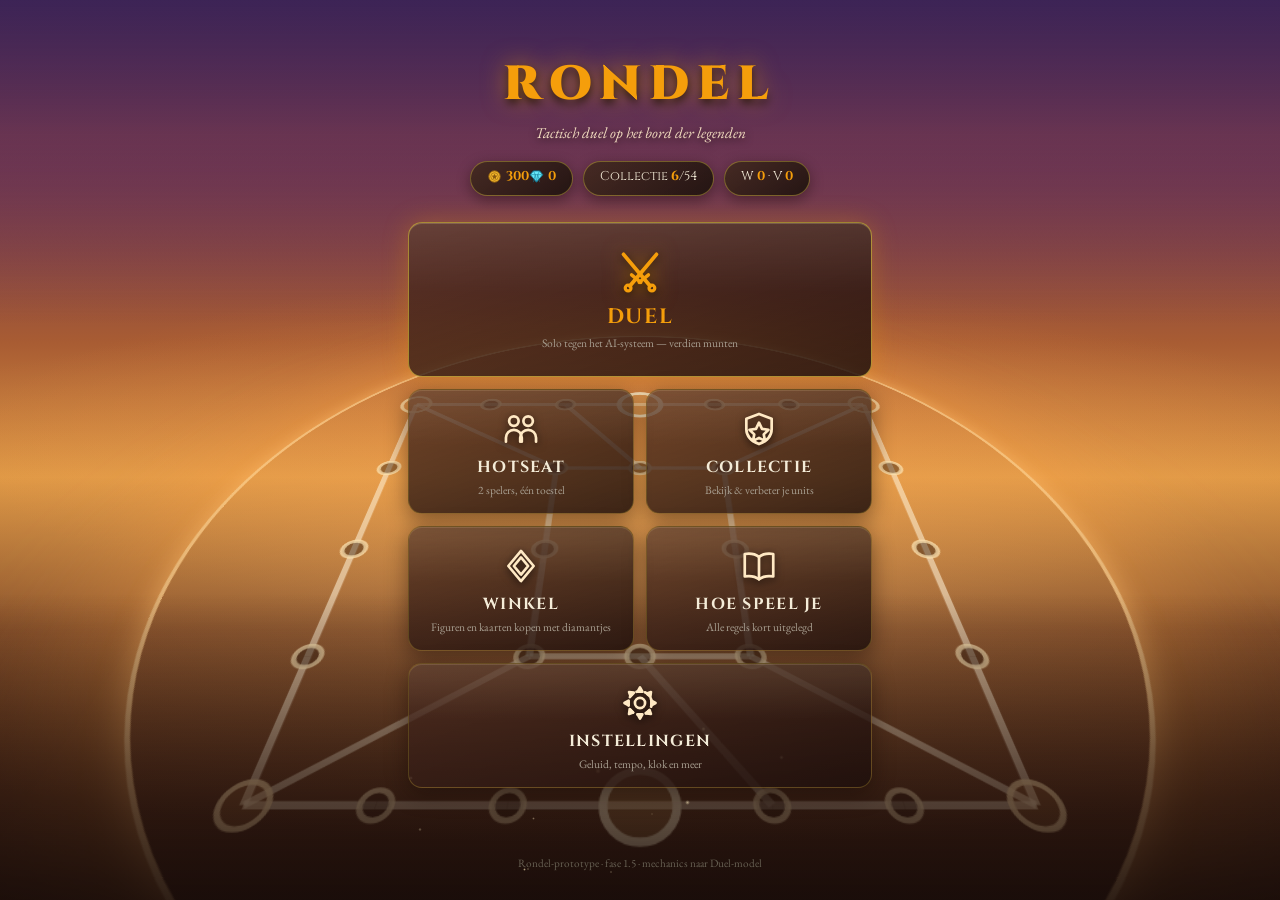
==== commit e2ab6db4: "De poppetjes ademen, elk naar z'n eigen lichaamsbouw Vierenvijftig figuren die volkomen stilstaan le" ====
--- a/index.html
+++ b/index.html
@@ -478,11 +478,16 @@
 
   /* Lichtgevende witte routes en ringpunten (Duel-look). De gloed staat op de
      GROEP, niet per lijn — één filter i.p.v. zestig scheelt enorm op mobiel. */
-  .routes-glow { filter: drop-shadow(0 0 4px rgba(255,236,200,0.85)); }
-  .route-halo { stroke: rgba(255,190,120,0.22); stroke-width: 8; stroke-linecap: round; fill: none; }
-  .route-core { stroke: #fff; stroke-width: 2.6; stroke-linecap: round; fill: none; }
-  .nodes-glow { filter: drop-shadow(0 0 3px rgba(255,255,255,0.6)); }
-  .node-rim { stroke: #fff; }
+  /* De routes waren hard wit en 2.6 breed: ze schreeuwden harder dan de
+     poppetjes en maakten het bord een tekening in plaats van een arena. Nu
+     liggen ze als warme lichtaders IN de vloer — een donkere groef eronder,
+     een warme kern erin, en de gloed doet de rest. */
+  .routes-glow { filter: drop-shadow(0 0 5px rgba(255,214,150,0.7)); }
+  .route-halo { stroke: rgba(255,196,130,0.20); stroke-width: 9; stroke-linecap: round; fill: none; }
+  .route-groef { stroke: rgba(28,10,6,0.45); stroke-width: 5; stroke-linecap: round; fill: none; }
+  .route-core { stroke: rgba(255,244,224,0.92); stroke-width: 1.9; stroke-linecap: round; fill: none; }
+  .nodes-glow { filter: drop-shadow(0 0 3px rgba(255,228,180,0.6)); }
+  .node-rim { stroke: rgba(255,240,214,0.92); }
 
   .goal-halo { fill: none; stroke-width: 2.5; animation: goalPulse 2.4s ease-in-out infinite; }
   .goal-halo.p1 { stroke: #60a5fa; }
@@ -503,6 +508,36 @@
   @media (prefers-reduced-motion: reduce) { .node-glow.active { animation: none; } }
   
   .unit-fig { cursor: pointer; }
+  /* ===== STILSTAANDE BEWEGING (sessie 42) =====
+     Een figuur dat volkomen stilstaat leest als een sticker. Elk poppetje
+     beweegt daarom zachtjes, en HOE hangt af van z'n lichaamsbouw (zie LIJF).
+     Twee dingen om te weten:
+     - het draaipunt ligt op de VOETEN (50% 100%), anders zakt hij door de vloer
+       of zweeft hij van z'n sokkel af;
+     - het bord-SVG wordt bij elke zet opnieuw opgebouwd, dus de animatie zou
+       telkens vanaf nul beginnen en alle 12 figuren zouden synchroon pulseren.
+       Daarom krijgt elk figuur een NEGATIEVE animation-delay ter grootte van
+       z'n leeftijd — dezelfde truc als bij de poorten. Dan pikt hij na een
+       herbouw op waar hij gebleven was. */
+  .fig-art { transform-box: fill-box; transform-origin: 50% 100%; }
+  .fig-art[data-lijf="mens"]    { animation: ademMens    3.4s ease-in-out infinite; }
+  .fig-art[data-lijf="zwaar"]   { animation: ademZwaar   4.8s ease-in-out infinite; }
+  .fig-art[data-lijf="beest"]   { animation: ademBeest   3.0s ease-in-out infinite; }
+  .fig-art[data-lijf="slang"]   { animation: ademSlang   4.4s ease-in-out infinite; }
+  .fig-art[data-lijf="vleugel"] { animation: ademVleugel 2.4s ease-in-out infinite; }
+  .fig-art[data-lijf="geest"]   { animation: ademGeest   5.2s ease-in-out infinite; }
+  /* Een stenen beeld ademt niet. Het gloeit alleen heel traag op, zodat het
+     niet dood oogt maar ook niet levend. */
+  .fig-art[data-lijf="steen"]   { animation: ademSteen   7s   ease-in-out infinite; }
+  @keyframes ademMens    { 0%,100% { transform: scale(1,1); }        50% { transform: scale(0.994,1.018) translateY(-0.4px); } }
+  @keyframes ademZwaar   { 0%,100% { transform: scale(1,1) rotate(0deg); }     50% { transform: scale(1.012,1.024) rotate(-0.7deg); } }
+  @keyframes ademBeest   { 0%,100% { transform: scale(1,1) translateY(0); }    50% { transform: scale(1.014,0.99) translateY(0.5px); } }
+  @keyframes ademSlang   { 0%,100% { transform: rotate(-1.6deg) scaleX(0.996); } 50% { transform: rotate(1.6deg) scaleX(1.004); } }
+  @keyframes ademVleugel { 0%,100% { transform: translateY(0) rotate(-0.8deg); } 50% { transform: translateY(-2.2px) rotate(0.8deg); } }
+  @keyframes ademGeest   { 0%,100% { transform: translateY(0) scale(1); opacity: 1; }
+                           50%     { transform: translateY(-2.6px) scale(1.008); opacity: 0.9; } }
+  @keyframes ademSteen   { 0%,100% { opacity: 1; } 50% { opacity: 0.93; } }
+  @media (prefers-reduced-motion: reduce) { .fig-art { animation: none !important; } }
   .unit-fig.selected .fig-base { stroke: var(--gold); stroke-width: 3; filter: drop-shadow(0 0 12px var(--gold)); }
   .unit-fig.selected .fig-glow { opacity: 0.9; }
   .fig-art { filter: drop-shadow(0 3px 3px rgba(0,0,0,0.75)); }
@@ -1560,6 +1595,44 @@
   return 'Miss';
 }
 // ABILITIES-END (marker voor headless tests — niet verwijderen)
+
+
+// ==========================================
+// LICHAAMSBOUW (sessie 42) — hoe is dit figuur gebouwd?
+// Nu bepaalt het hoe hij stilstaand beweegt: een reus ademt traag en zwaar, een
+// vogel wipt, een slang zwaait, een geest zweeft en een stenen beeld staat stil.
+// Zonder dit staan 54 poppetjes er als stickers bij en dat is precies wat een
+// bordspel doods maakt.
+// Straks bepaalt het op welk SKELET hij gerigd wordt. Dat is de reden dat het
+// een aparte tabel is en geen los animatieveldje: 54 figuren afzonderlijk
+// riggen is niet te doen, maar zeven lichaamssoorten wel — dan is het per
+// figuur nog alleen z'n eigen ledematen op de juiste botten hangen.
+// ==========================================
+// LIJF-START (marker voor headless tests — niet verwijderen)
+const LIJF = {
+  // de oorspronkelijke achttien
+  squire:'mens', cleric:'mens', commander:'mens', scout:'mens', archer:'beest',
+  weaver:'mens', apprentice:'zwaar', runesmith:'mens', warden:'zwaar',
+  skeleton:'mens', ghoul:'mens', necromancer:'geest', boar:'beest',
+  lupine:'beest', wyrmling:'slang', imp:'mens', hellhound:'beest', pitlord:'zwaar',
+  // Zeediepte, Stormhoogte, Zandrijk, Zonnetempel
+  siren:'mens', hydra:'slang', poseidon:'zwaar',
+  harpy:'vleugel', roc:'vleugel', thunderbird:'vleugel',
+  shabti:'steen', sphinx:'beest', anubis:'mens',
+  jaguarwarrior:'mens', ahuizotl:'slang', tezcatlipoca:'mens',
+  // Bamboewoud, Diepe Woud, IJsvlakte, Berghart
+  kappa:'mens', tengu:'vleugel', ryujin:'slang',
+  domovoi:'mens', leshy:'zwaar', babayaga:'geest',
+  frostwight:'geest', jotun:'zwaar', ymir:'zwaar',
+  gnome:'mens', mountaintroll:'zwaar', mountainking:'zwaar',
+  // Woestijnwind, Savanne, Nevelheuvels, Sterrenhof
+  peri:'vleugel', marid:'geest', ifrit:'geest',
+  anansi:'beest', mamiwata:'slang', shango:'mens',
+  puca:'beest', cusidhe:'beest', morrigan:'mens',
+  lamassu:'beest', anzu:'vleugel', tiamat:'slang',
+};
+function lijfVan(key) { return LIJF[key] || 'mens'; }
+// LIJF-END (marker voor headless tests — niet verwijderen)
 
 // Echte character-art (base64). Elke nieuwe PNG van Koen = één regel erbij.
 const UNIT_ART = {
@@ -3194,6 +3267,15 @@
 // Figuur op het bord. Naar Duel-verhoudingen: de figuur is FORS ten opzichte
 // van z'n sokkel (ruwweg 1,4x de sokkeldiameter hoog), de sokkel is een dikke
 // schijf met een fel oplichtende teamrand en een gekleurde gloed op de grond.
+// Hoe lang ademt dit figuur al? Eén vaste starttijd voor de app, plus een vaste
+// verschuiving per figuur, zodat er nooit twee precies gelijk lopen.
+const ADEM_T0 = (typeof performance !== 'undefined' ? performance.now() : 0);
+function ademLeeftijd(u) {
+  let h = 0; const k = String(u.uid || u.defKey || '');
+  for (let i = 0; i < k.length; i++) h = (h * 31 + k.charCodeAt(i)) % 997;
+  return (performance.now() - ADEM_T0) / 1000 + (h / 997) * 6;
+}
+
 function unitGroup(u, withShadow = true) {
   const g = document.createElementNS(SVG_NS, 'g');
   const p1 = u.owner === 'p1';
@@ -3202,6 +3284,13 @@
   const side  = p1 ? '#0e2050' : '#450d0d';
   const RX = 20, RY = 9.5;                 // sokkelmaat
 
+  // Vast trefvlak, als eerste kind zodat het niets afdekt. Twee redenen:
+  // 1) het figuur ademt permanent, en zonder dit vlak beweegt de omhullende
+  //    doos van de groep mee — dan is er geen stabiel doel om op te tikken en
+  //    springt ook het ankerpunt van de gevechtsanimaties heen en weer;
+  // 2) een iets ruimer vlak dan het poppetje tikt op een telefoon prettiger.
+  el('rect', { x:-30, y:-67, width:60, height:89, fill:'transparent', class:'fig-hit' }, g);
+
   if (withShadow) {
     el('ellipse', { cx:0, cy:13, rx:RX+3, ry:RY*0.85, fill:'rgba(0,0,0,0.45)' }, g);
     el('ellipse', { cx:0, cy:11, rx:RX+7, ry:RY, fill:glow, class:'fig-glow' }, g);
@@ -3218,7 +3307,12 @@
   if (art) {
     // Groter dan voorheen (34x48 -> 42x58) en iets dieper in de sokkel gezet,
     // zodat de figuur er echt OP lijkt te staan in plaats van erboven te zweven.
-    el('image', { x:-24, y:-63, width:48, height:66, href:art, class:'fig-art' }, g);
+    const im = el('image', { x:-24, y:-63, width:48, height:66, href:art, class:'fig-art' }, g);
+    // Lichaamsbouw bepaalt HOE hij ademt; de negatieve vertraging zorgt dat hij
+    // na een herbouw van het bord verder gaat waar hij was in plaats van terug
+    // naar nul te springen (en dat alle figuren dus niet synchroon pulseren).
+    im.setAttribute('data-lijf', lijfVan(u.defKey));
+    im.style.animationDelay = (-ademLeeftijd(u)).toFixed(2) + 's';
   } else {
     const fo = document.createElementNS(SVG_NS, 'foreignObject');
     fo.setAttribute('x',-18); fo.setAttribute('y',-28); fo.setAttribute('width',36); fo.setAttribute('height',31);
@@ -3404,7 +3498,14 @@
   // Routes: brede zachte halo + witte kern; de gloed staat op de groep
   const gRoutes = el('g', { class:'routes-glow' }, svg);
   const gHalo = el('g', {}, gRoutes), gRoute = el('g', {}, gRoutes);
-  for (const [a,b] of ROUTES) { const A = NODES[a], B = NODES[b]; el('line', { x1:A.x, y1:A.y, x2:B.x, y2:B.y, class:'route-halo' }, gHalo); el('line', { x1:A.x, y1:A.y, x2:B.x, y2:B.y, class:'route-core' }, gRoute); }
+  for (const [a,b] of ROUTES) {
+    const A = NODES[a], B = NODES[b];
+    el('line', { x1:A.x, y1:A.y, x2:B.x, y2:B.y, class:'route-halo' }, gHalo);
+    // Donkere groef onder de lichtader: daardoor ligt de route ín de vloer in
+    // plaats van er als draad overheen te liggen.
+    el('line', { x1:A.x, y1:A.y, x2:B.x, y2:B.y, class:'route-groef' }, gHalo);
+    el('line', { x1:A.x, y1:A.y, x2:B.x, y2:B.y, class:'route-core' }, gRoute);
+  }
   const gNodes = el('g', { class:'nodes-glow' }, svg);
   for (const [key, n] of Object.entries(NODES)) {
     const ds = 0.85 + 0.15 * (depthScale(n.y) - 0.78) / 0.22;   // nodes achterin iets kleiner
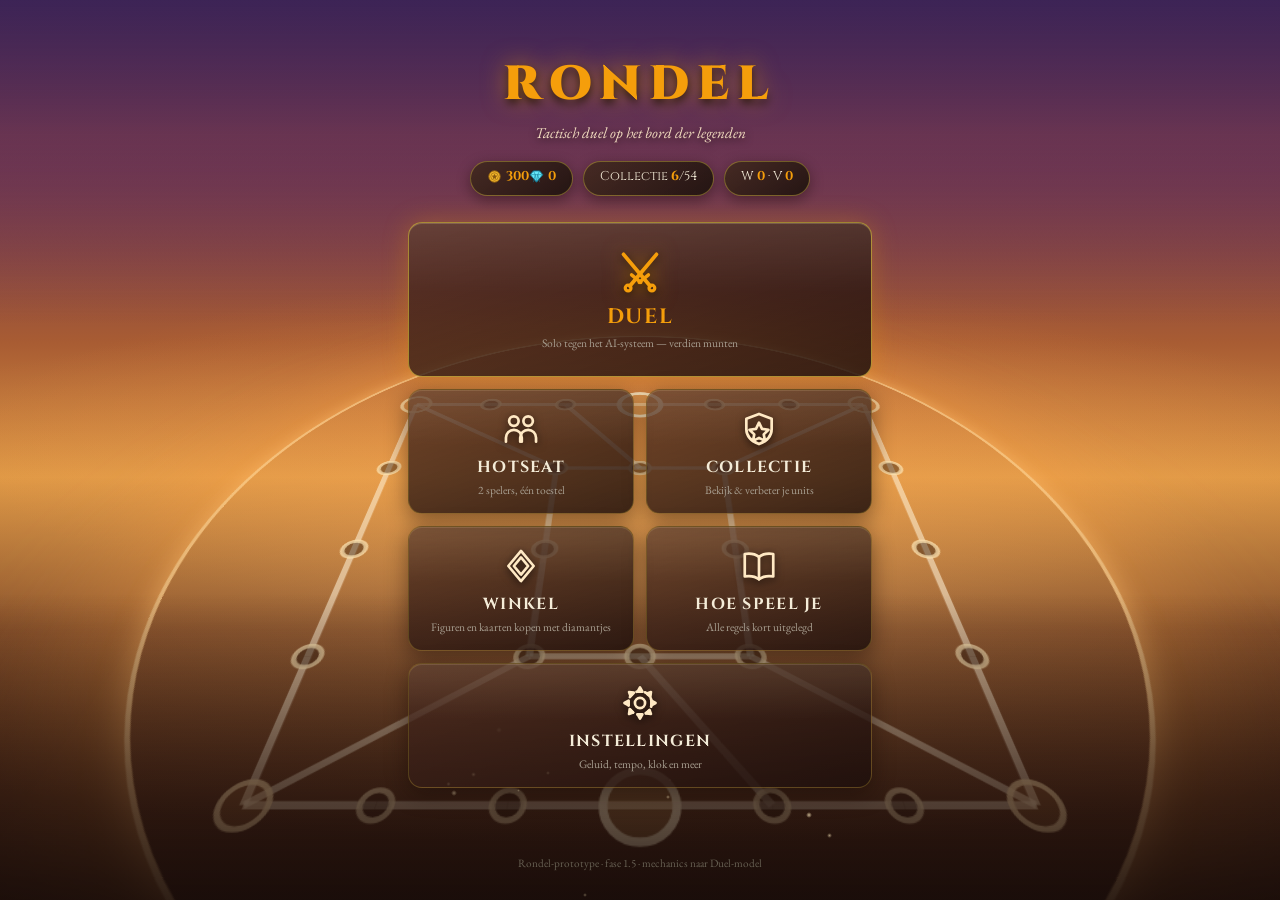
==== commit 24af0f71: "Het gevecht is een scene geworden, en nooit twee keer dezelfde Koen wilde een echte kleine cutscene," ====
--- a/index.html
+++ b/index.html
@@ -284,7 +284,7 @@
     animation: prTol .9s linear infinite; }
 
   /* De aanvaller doet een uitval richting de tegenstander */
-  .fighter.stoot { animation: fighterLunge 0.42s cubic-bezier(.3,-0.4,.4,1.5); }
+  .fighter.stoot, .dt-lijf.stoot { animation: fighterLunge 0.42s cubic-bezier(.3,-0.4,.4,1.5); }
   @keyframes fighterLunge { 0%,100% { transform: translateX(0) scale(1); }
     30% { transform: translateX(var(--lunge, 14px)) scale(1.06); } }
 
@@ -577,7 +577,7 @@
     width: 70px; height: 18px; border-radius: 50%; }
   .fighter.p1::after { background: radial-gradient(ellipse, rgba(59,130,246,0.6), transparent 70%); }
   .fighter.p2::after { background: radial-gradient(ellipse, rgba(239,68,68,0.6), transparent 70%); }
-  .fighter.raakt { animation: fighterHit 0.5s ease-out; }
+  .fighter.raakt, .dt-lijf.raakt { animation: fighterHit 0.5s ease-out; }
   .fighter.valt  { animation: fighterKO 0.9s ease-in forwards; }
   @keyframes fighterHit { 0%,100% { transform: translate(0,0); }
     20% { transform: translate(-8px,3px) rotate(-5deg); } 45% { transform: translate(7px,-2px) rotate(4deg); }
@@ -614,6 +614,92 @@
   #clash-flash { position: absolute; inset: 0; pointer-events: none; opacity: 0; background: radial-gradient(circle at 50% 42%, rgba(255,255,255,0.9) 0%, rgba(255,235,180,0.4) 30%, transparent 65%); }
   #clash-flash.go { animation: clashFlash 0.45s ease-out; }
   @keyframes clashFlash { 0% { opacity: 0.9; } 100% { opacity: 0; } }
+  /* ===== HET DUELTONEEL (sessie 43) =====
+     Zodra beide wielen stilstaan wijken ze en krijgen de twee kemphanen het
+     scherm voor zich alleen. De opbouw is drie lagen diep, en dat is geen
+     omslachtigheid maar noodzaak:
+       .dt-acteur — WAAR hij staat (via --x/--y/--r/--s, met een overgang)
+       .dt-lijf   — WAT hij doet (uitval, incasseren, vallen: keyframes)
+       img        — welke kant hij op kijkt, plus z'n ademhaling
+     Zou de uitval-animatie op dezelfde laag zitten als de positie, dan
+     overschrijft de keyframe de positie en klapt het figuur naar het midden. */
+  #duel-toneel { position: absolute; inset: 0; z-index: 5; pointer-events: none; opacity: 0;
+    transition: opacity 260ms ease; }
+  #duel-toneel.aan { opacity: 1; pointer-events: auto; cursor: pointer; }
+  /* Spot op het toneel: warm in het midden, donker naar de randen. Zonder dit
+     staan de twee in dezelfde schemer als al het andere en poppen ze niet. */
+  #duel-toneel::before { content: ''; position: absolute; inset: 0; pointer-events: none;
+    background:
+      radial-gradient(ellipse 68% 26% at 50% 46%, rgba(255,204,140,0.20), transparent 70%),
+      radial-gradient(ellipse 120% 70% at 50% 46%, transparent 34%, rgba(6,3,2,0.72) 82%); }
+  /* Het hele speelvlak schaalt mee met de schermbreedte. Doorgerekend: vanaf
+     het midden reikt een tuimelende figuur tot ongeveer 215 px (basis 72 +
+     terugslag 46 + z'n eigen halve breedte gedraaid). Op een telefoon van 360
+     past dat niet, en dan vliegt de verliezer het beeld uit. */
+  .dt-veld { position: absolute; inset: 0; transform: scale(var(--tsch, 1)); transform-origin: 50% 52%; }
+  .dt-vloer { position: absolute; left: 50%; top: 52%; width: 360px; height: 104px;
+    margin-left: -180px; margin-top: -30px; border-radius: 50%; transform: scale(0.6); opacity: 0;
+    transition: transform 300ms ease, opacity 300ms ease;
+    background: radial-gradient(ellipse at 50% 50%, rgba(255,228,178,0.52), rgba(255,158,66,0.22) 48%, transparent 76%); }
+  #duel-toneel.aan .dt-vloer { transform: scale(1); opacity: 1; }
+  .dt-acteur { position: absolute; left: 50%; top: 52%; width: 148px; height: 186px; margin-left: -74px;
+    display: flex; align-items: flex-end; justify-content: center;
+    transform: translate(calc(var(--x, 0px)), calc(-100% + var(--y, 0px))) rotate(var(--r, 0deg)) scale(var(--s, 1));
+    transition: transform 260ms cubic-bezier(.3,.7,.3,1); will-change: transform; }
+  .dt-lijf { width: 100%; height: 100%; display: flex; align-items: flex-end; justify-content: center; }
+  .dt-lijf img { max-width: 100%; max-height: 100%; transform: scaleX(var(--kijk, 1));
+    filter: drop-shadow(0 8px 12px rgba(0,0,0,0.9)) drop-shadow(0 0 16px rgba(255,190,110,0.28)); }
+  .dt-hint { position: absolute; left: 0; right: 0; bottom: 8%; text-align: center;
+    font-size: 0.72rem; letter-spacing: 0.12em; color: rgba(244,236,216,0.45); text-transform: uppercase; }
+
+  /* De val. Vier varianten, gekozen op lichaamsbouw: --kb is de richting van de
+     klap (-1 of 1), zodat hij altijd WEG van de slag tuimelt. Dit is de kleine
+     ragdoll; komt er ooit art in losse delen, dan verandert alleen wat hier
+     binnen beweegt. */
+  .dt-lijf.val-achterover { animation: valAchterover 900ms cubic-bezier(.3,.5,.4,1) forwards; }
+  .dt-lijf.val-tol        { animation: valTol        900ms cubic-bezier(.25,.6,.4,1) forwards; }
+  .dt-lijf.val-inzak      { animation: valInzak      900ms cubic-bezier(.4,.1,.7,1) forwards; }
+  .dt-lijf.val-los        { animation: valLos        900ms ease-out forwards; }
+  @keyframes valAchterover {
+    0%   { transform: translate(0,0) rotate(0deg); opacity: 1; }
+    18%  { transform: translate(calc(var(--kb,1) * 18px), -24px) rotate(calc(var(--kb,1) * 34deg)); }
+    48%  { transform: translate(calc(var(--kb,1) * 32px), 8px)  rotate(calc(var(--kb,1) * 92deg)); }
+    62%  { transform: translate(calc(var(--kb,1) * 38px), -7px) rotate(calc(var(--kb,1) * 106deg)); }
+    /* vanaf hier ligt hij: eerst nog even blijven liggen, dan pas vervagen */
+    78%  { transform: translate(calc(var(--kb,1) * 44px), 10px) rotate(calc(var(--kb,1) * 118deg)); opacity: 1; }
+    88%  { transform: translate(calc(var(--kb,1) * 45px), 10px) rotate(calc(var(--kb,1) * 119deg)); opacity: 1; }
+    100% { transform: translate(calc(var(--kb,1) * 46px), 10px) rotate(calc(var(--kb,1) * 120deg)); opacity: 0; } }
+  @keyframes valTol {
+    0%   { transform: translate(0,0) rotate(0deg) scale(1); opacity: 1; }
+    30%  { transform: translate(calc(var(--kb,1) * 24px), -40px) rotate(calc(var(--kb,1) * 180deg)) scale(0.94); }
+    68%  { transform: translate(calc(var(--kb,1) * 46px), -6px) rotate(calc(var(--kb,1) * 400deg)) scale(0.84); opacity: 1; }
+    86%  { transform: translate(calc(var(--kb,1) * 54px), 12px) rotate(calc(var(--kb,1) * 470deg)) scale(0.78); opacity: 1; }
+    100% { transform: translate(calc(var(--kb,1) * 56px), 12px) rotate(calc(var(--kb,1) * 480deg)) scale(0.76); opacity: 0; } }
+  @keyframes valInzak {
+    0%   { transform: translate(0,0) rotate(0deg) scale(1,1); opacity: 1; }
+    22%  { transform: translate(calc(var(--kb,1) * 12px), 2px) rotate(calc(var(--kb,1) * 6deg)) scale(1.04,0.94); }
+    60%  { transform: translate(calc(var(--kb,1) * 20px), 16px) rotate(calc(var(--kb,1) * 48deg)) scale(1.06,0.82); }
+    82%  { transform: translate(calc(var(--kb,1) * 26px), 22px) rotate(calc(var(--kb,1) * 74deg)) scale(1.1,0.72); opacity: 1; }
+    100% { transform: translate(calc(var(--kb,1) * 28px), 24px) rotate(calc(var(--kb,1) * 78deg)) scale(1.1,0.7); opacity: 0; } }
+  @keyframes valLos {
+    0%   { transform: translate(0,0) scale(1); opacity: 1; }
+    35%  { transform: translate(calc(var(--kb,1) * 14px), -22px) scale(1.06); opacity: 0.72; }
+    100% { transform: translate(calc(var(--kb,1) * 26px), -74px) scale(1.22); opacity: 0; } }
+
+  /* Camera: schok op het hele toneel, en één moment dat het beeld inzoomt op de
+     beslissende klap. */
+  #duel-toneel.schok { animation: clashShake 0.5s ease-out; }
+  #duel-toneel.zoom  { animation: toneelZoom 620ms ease-out; }
+  @keyframes toneelZoom { 0% { transform: scale(1); } 30% { transform: scale(1.09); } 100% { transform: scale(1); } }
+  /* Zolang het toneel speelt zakken de wielen weg. Alleen schaal en opacity —
+     een filter zou hier elke frame opnieuw berekend worden. */
+  .disks-row { transition: transform 300ms ease, opacity 300ms ease; }
+  .disks-row.wijk { transform: scale(0.72); opacity: 0.07; }
+  @media (prefers-reduced-motion: reduce) {
+    #duel-toneel, .dt-vloer, .dt-acteur, .disks-row { transition: none; }
+    .dt-lijf[class*="val-"], #duel-toneel.schok, #duel-toneel.zoom { animation: none; }
+  }
+
   .disks-row.clash { animation: clashShake 0.5s ease-out; }
   @keyframes clashShake { 0%,100% { transform: translate(0,0); } 15% { transform: translate(-7px,2px); } 30% { transform: translate(6px,-2px); } 45% { transform: translate(-4px,1px); } 60% { transform: translate(3px,-1px); } 80% { transform: translate(-1px,0); } }
   @media (prefers-reduced-motion: reduce) { .disks-row.clash, #clash-flash.go { animation: none; } }
@@ -1279,6 +1365,16 @@
 </div>
 <div id="combat-overlay" class="overlay">
   <div id="clash-flash"></div>
+  <!-- Het toneel waar de twee elkaar echt opzoeken. Staat onder de FX-laag,
+       zodat projectielen en inslagen er overheen spelen. -->
+  <div id="duel-toneel" aria-hidden="true">
+    <div class="dt-veld" id="dt-veld">
+      <div class="dt-vloer"></div>
+      <div class="dt-acteur" id="dt-att"><div class="dt-lijf fighter"></div></div>
+      <div class="dt-acteur" id="dt-def"><div class="dt-lijf fighter"></div></div>
+    </div>
+    <div class="dt-hint">tik om over te slaan</div>
+  </div>
   <div id="attack-fx"></div>
   <div class="combat-vs">— DUEL —</div>
   <div class="disks-row">
@@ -3784,6 +3880,212 @@
   return raakNa + 620 * schaal;
 }
 
+
+// ==========================================
+// HET DUELTONEEL (sessie 43) — zes choreografieën, nooit twee keer dezelfde
+// Koen: "het moeten drie verschillende bewegingen zijn, je moet nooit weten wat
+// er komt." Dat is niet alleen mooier maar ook de enige manier waarop een
+// filmpje van twee seconden een heel potje lang leuk blijft: je ziet een
+// gevecht tientallen keren, en één vaste opname gaat vervelen.
+// Elke scène heeft een past() die kijkt naar wat er ECHT gedraaid is, zodat de
+// beweging altijd klopt met de uitkomst — een pareerslag speelt alleen als er
+// ook werkelijk geblokt is. Uit de scènes die passen wordt willekeurig gekozen,
+// maar nooit dezelfde als de vorige keer.
+// ==========================================
+// TONEEL-START (marker voor headless tests — niet verwijderen)
+
+// Welke val hoort bij dit lichaam? Een reus zakt in, een geest lost op, iets
+// met vleugels tolt weg, de rest gaat achterover.
+const VAL_PER_LIJF = { zwaar:'val-inzak', steen:'val-inzak', geest:'val-los',
+                       vleugel:'val-tol', slang:'val-tol', mens:'val-achterover', beest:'val-achterover' };
+function valVoor(defKey) { return VAL_PER_LIJF[lijfVan(defKey)] || 'val-achterover'; }
+
+const DUEL_SCENES = [
+  { naam:'uitval',
+    past: c => !!(c.fxA || c.fxD),
+    speel: async c => {
+      const [slaan, incasseren] = c.fxA ? [c.att, c.def] : [c.def, c.att];
+      await c.opkomst(160);
+      c.zet(slaan, { x: slaan.kant * 26 }, 220); await c.pauze(200);
+      await c.klap(slaan, incasseren);
+    } },
+
+  { naam:'botsing',
+    past: c => !!(c.fxA && c.fxD),
+    speel: async c => {
+      await c.opkomst(120);
+      c.zet(c.att, { x: c.att.kant * 34 }, 240);
+      c.zet(c.def, { x: c.def.kant * 34 }, 240);
+      await c.pauze(240);
+      c.schok(); await c.klap(c.att, c.def, true);   // en meteen terug
+    } },
+
+  { naam:'pareerslag',
+    past: c => !!((c.fxA && c.geblokD) || (c.fxD && c.geblokA)),
+    speel: async c => {
+      const [slaan, blokken] = (c.fxA && c.geblokD) ? [c.att, c.def] : [c.def, c.att];
+      await c.opkomst(160);
+      c.zet(slaan, { x: slaan.kant * 30 }, 200); await c.pauze(190);
+      await c.klap(slaan, blokken);
+      // Terugstuiteren op het schild: dát is wat een blok betekent.
+      c.zet(slaan, { x: slaan.kant * -18, r: slaan.kant * -8 }, 180); await c.pauze(200);
+      c.zet(slaan, { x: slaan.kant * 6, r: 0 }, 220); await c.pauze(160);
+    } },
+
+  { naam:'vloek',
+    past: c => c.aSlot.k === 'purple' || c.dSlot.k === 'purple',
+    speel: async c => {
+      const [vloeker, slachtoffer] = c.aSlot.k === 'purple' ? [c.att, c.def] : [c.def, c.att];
+      await c.opkomst(200);
+      // Geen aanloop: de vloeker rijst op en het teken reist traag over.
+      c.zet(vloeker, { y: -18, s: 1.06 }, 380); await c.pauze(400);
+      await c.klap(vloeker, slachtoffer);
+      c.zet(slachtoffer, { s: 0.92, r: slachtoffer.kant * 5 }, 260);
+      c.zet(vloeker, { y: 0, s: 1 }, 320); await c.pauze(280);
+    } },
+
+  { naam:'doorbraak',
+    past: c => c.aSlot.k === 'gold' || c.dSlot.k === 'gold',
+    speel: async c => {
+      const [door, geraakt] = c.aSlot.k === 'gold' ? [c.att, c.def] : [c.def, c.att];
+      await c.opkomst(140);
+      // Als een veeg dwars langs de ander heen, en dan van achteren.
+      c.zet(door, { x: door.kant * -70, s: 0.94 }, 190); await c.pauze(190);
+      c.zet(geraakt, { r: geraakt.kant * -10 }, 160);
+      c.zoom(); await c.klap(door, geraakt);
+      c.zet(door, { x: door.kant * 10, s: 1 }, 260); await c.pauze(220);
+    } },
+
+  { naam:'misser',
+    past: c => !c.fxA && !c.fxD,
+    speel: async c => {
+      const uitvaller = c.aSlot.k === 'red' ? c.att : c.def;
+      const ander = uitvaller === c.att ? c.def : c.att;
+      await c.opkomst(160);
+      c.zet(uitvaller, { x: uitvaller.kant * 44, r: uitvaller.kant * 8 }, 200);
+      c.zet(ander, { x: ander.kant * -30, y: -6 }, 200);          // stapt opzij
+      await c.pauze(230);
+      c.zet(uitvaller, { x: uitvaller.kant * 62, r: uitvaller.kant * 18 }, 260);  // struikelt door
+      await c.klap(uitvaller, ander);
+      c.zet(uitvaller, { x: uitvaller.kant * 20, r: 0 }, 300);
+      c.zet(ander, { x: 0, y: 0 }, 300); await c.pauze(280);
+    } },
+];
+
+// Kiest een scène die past bij wat er gedraaid is, maar nooit dezelfde als de
+// vorige keer. Zonder dat laatste komt 'uitval' er veruit het vaakst uit, want
+// die past op de meeste uitkomsten.
+function kiesDuelScene(ctx, vorige) {
+  const passend = DUEL_SCENES.filter(sc => sc.past(ctx));
+  if (!passend.length) return DUEL_SCENES.find(sc => sc.naam === 'misser');
+  const anders = passend.filter(sc => sc.naam !== vorige);
+  const pool = anders.length ? anders : passend;
+  return pool[Math.floor(Math.random() * pool.length)];
+}
+
+// De regie: toneel opzetten, de gekozen scène spelen, de verliezer laten
+// tuimelen, opruimen. Geeft terug welke scène gespeeld is (de tests lezen dat).
+let toneelOverslaan = false;
+async function speelDuelScene(att, def, info) {
+  const toneel = document.getElementById('duel-toneel');
+  const rij = document.querySelector('#combat-overlay .disks-row');
+  const laag = document.getElementById('attack-fx');
+  if (!toneel || animOff()) return null;
+  const schaal = animScale() || 1;
+
+  const maak = (id, unit, basis, kant) => {
+    const elm = document.getElementById(id), lijf = elm.querySelector('.dt-lijf');
+    lijf.className = 'dt-lijf fighter';
+    lijf.innerHTML = unitVisual(unit.defKey, unit.owner, 150);
+    const img = lijf.querySelector('img'); if (img) img.style.setProperty('--kijk', kant > 0 ? 1 : -1);
+    elm.style.transitionDuration = '0ms';
+    elm.style.setProperty('--x', basis + 'px');
+    for (const v of ['--y', '--r', '--s']) elm.style.removeProperty(v);
+    return { elm, lijf, basis, kant, unit };
+  };
+  // De aanvaller links, de verdediger rechts; kant is de richting waarin hij
+  // z'n tegenstander ziet staan, zodat elke scène "naar voren" kan zeggen
+  // zonder zelf over links en rechts na te denken.
+  const veld = document.getElementById('dt-veld');
+  if (veld) veld.style.setProperty('--tsch', Math.min(1, (window.innerWidth / 2 - 10) / 215).toFixed(3));
+  const A = maak('dt-att', att, -72, 1), D = maak('dt-def', def, 72, -1);
+
+  toneelOverslaan = false;
+  const opOverslaan = () => { toneelOverslaan = true; };
+  toneel.addEventListener('click', opOverslaan);
+  const pauze = ms => new Promise(res => {
+    if (toneelOverslaan) return res();
+    const t = setTimeout(res, Math.round(ms * schaal));
+    const kijk = setInterval(() => { if (toneelOverslaan) { clearTimeout(t); clearInterval(kijk); res(); } }, 40);
+    setTimeout(() => clearInterval(kijk), Math.round(ms * schaal) + 20);
+  });
+
+  const ctx = {
+    att: A, def: D, aSlot: info.aSlot, dSlot: info.dSlot,
+    fxA: info.fxA, fxD: info.fxD,
+    geblokA: info.aSlot.k === 'blue', geblokD: info.dSlot.k === 'blue',
+    pauze,
+    zet(acteur, v, ms) {
+      acteur.elm.style.transitionDuration = Math.round((ms == null ? 260 : ms) * schaal) + 'ms';
+      if (v.x != null) acteur.elm.style.setProperty('--x', (acteur.basis + v.x) + 'px');
+      if (v.y != null) acteur.elm.style.setProperty('--y', v.y + 'px');
+      if (v.r != null) acteur.elm.style.setProperty('--r', v.r + 'deg');
+      if (v.s != null) acteur.elm.style.setProperty('--s', v.s);
+    },
+    async opkomst(ms) {
+      ctx.zet(A, { x: 0 }, 300); ctx.zet(D, { x: 0 }, 300);
+      await pauze(ms == null ? 160 : ms);
+    },
+    schok() { beweegKlasse(toneel, 'schok', 520 * schaal); },
+    zoom()  { beweegKlasse(toneel, 'zoom', 640 * schaal); },
+    // Eén klap, met de bestaande choreografie uit speelTreffer. `terug` laat de
+    // ander vlak erna van zich af slaan (dat is wat een botsing onderscheidt).
+    async klap(bron, doel, terug) {
+      const soort = bron === A ? info.fxA : info.fxD;
+      const geblokt = bron === A ? ctx.geblokD : ctx.geblokA;
+      let wacht = soort ? speelTreffer(bron.lijf, doel.lijf, soort, geblokt) : 260 * schaal;
+      if (terug) {
+        const soort2 = bron === A ? info.fxD : info.fxA;
+        const geblokt2 = bron === A ? ctx.geblokA : ctx.geblokD;
+        if (soort2) setTimeout(() => speelTreffer(doel.lijf, bron.lijf, soort2, geblokt2), Math.round(200 * schaal));
+        wacht = Math.max(wacht, 200 * schaal + 700 * schaal);
+      }
+      await pauze(wacht / schaal);
+    },
+  };
+
+  rij && rij.classList.add('wijk');
+  toneel.classList.add('aan');
+  await pauze(240);
+
+  const scene = kiesDuelScene(ctx, state.laatsteScene);
+  state.laatsteScene = scene.naam;
+  await scene.speel(ctx);
+
+  // De val. Weg van degene die sloeg, dus de richting komt uit de opstelling.
+  const valLijst = [];
+  if (info.attNeer) valLijst.push([A, -A.kant]);
+  if (info.defNeer) valLijst.push([D, -D.kant]);
+  if (valLijst.length) {
+    for (const [acteur, richting] of valLijst) {
+      acteur.lijf.style.setProperty('--kb', richting);
+      acteur.lijf.classList.add(valVoor(acteur.unit.defKey));
+    }
+    ctx.schok(); sfx('ko');
+    await pauze(880);
+  } else {
+    await pauze(220);
+  }
+
+  toneel.classList.remove('aan');
+  toneel.removeEventListener('click', opOverslaan);
+  rij && rij.classList.remove('wijk');
+  await pauze(240);
+  if (laag) laag.innerHTML = '';
+  return scene.naam;
+}
+// TONEEL-END (marker voor headless tests — niet verwijderen)
+
 // ===== Plates als KAARTEN op tafel (Duel-look) =====
 // In Duel liggen je support-kaarten rechtsonder naast het veld. Hier tekenen we
 // ze in de bord-SVG zelf, licht gewaaierd, met het icoon en de naam erop.
@@ -5103,7 +5405,9 @@
   document.getElementById('combat-result').textContent = ''; document.getElementById('btn-combat-continue').style.display = 'none';
   ov.classList.add('active');
 
-  const [aIdx, dIdx] = await Promise.all([spin(attDiskId, 2800 + Math.random()*400), spin(defDiskId, 3400 + Math.random()*400)]);
+  // Korter draaien dan vroeger (was 2800/3400): sinds er een scène achteraan
+  // komt, leest een lange aanloop als wachten in plaats van als spanning.
+  const [aIdx, dIdx] = await Promise.all([spin(attDiskId, 1900 + Math.random()*300), spin(defDiskId, 2300 + Math.random()*300)]);
 
   // Clash: flits + schok zodra beide wielen stilstaan
   sfx('clash');
@@ -5202,9 +5506,17 @@
     const schaal = animOff() ? 0 : (animScale() || 1);
     const fxA = attackFx(aSlot), fxD = attackFx(dSlot);
     const attNeer = r.attKO || attRetreat, defNeer = r.defKO || defRetreat;
+
+    // Het toneel: de twee zoeken elkaar echt op, in een van zes choreografieën.
+    // Lukt dat (animaties aan), dan is de afhandeling hieronder al gespeeld en
+    // slaan we hem over. Staat het tempo op 'uit', dan valt alles terug op de
+    // oude, stilstaande weergave naast de wielen.
+    const gespeeld = await speelDuelScene(att, def, { aSlot, dSlot, fxA, fxD, attNeer, defNeer });
+    if (gespeeld) { state.laatsteScene = gespeeld; }
+
     let wacht = 0;
-    if (fxA) wacht = Math.max(wacht, speelTreffer(attFig, defFig, fxA, dSlot.k === 'blue'));
-    if (fxD) {
+    if (!gespeeld && fxA) wacht = Math.max(wacht, speelTreffer(attFig, defFig, fxA, dSlot.k === 'blue'));
+    if (!gespeeld && fxD) {
       const start = Math.round((fxA ? 220 : 0) * schaal);
       setTimeout(() => speelTreffer(defFig, attFig, fxD, aSlot.k === 'blue'), start);
       wacht = Math.max(wacht, start + 760 * schaal);
@@ -5216,14 +5528,16 @@
     // gedraaid is staat sowieso onder het scherm ("Miss ⚔ Grafzwaard 40").
     const attRaakt = !!fxD || attNeer;   // de aanvaller krijgt zelf iets te verduren
     const defRaakt = !!fxA || defNeer;
-    if (!fxA && aSlot.k === 'red' && !attRaakt) { toonBadge('mis', fxMidden(attFig, fxLaag)); sfx('mis'); }
-    if (!fxD && dSlot.k === 'red' && !defRaakt) { toonBadge('mis', fxMidden(defFig, fxLaag)); sfx('mis'); }
-    if (!fxA && !fxD && aSlot.k === 'blue' && !attRaakt) toonBadge('schild', fxMidden(attFig, fxLaag));
-    if (!fxA && !fxD && dSlot.k === 'blue' && !defRaakt) toonBadge('schild', fxMidden(defFig, fxLaag));
-    if (!fxA && !fxD) wacht = Math.max(wacht, 620 * schaal);
+    if (!gespeeld) {
+      if (!fxA && aSlot.k === 'red' && !attRaakt) { toonBadge('mis', fxMidden(attFig, fxLaag)); sfx('mis'); }
+      if (!fxD && dSlot.k === 'red' && !defRaakt) { toonBadge('mis', fxMidden(defFig, fxLaag)); sfx('mis'); }
+      if (!fxA && !fxD && aSlot.k === 'blue' && !attRaakt) toonBadge('schild', fxMidden(attFig, fxLaag));
+      if (!fxA && !fxD && dSlot.k === 'blue' && !defRaakt) toonBadge('schild', fxMidden(defFig, fxLaag));
+      if (!fxA && !fxD) wacht = Math.max(wacht, 620 * schaal);
+    }
     // Wie het niet overleeft gaat neer — ook als de winnende klap niet zichtbaar
     // was (goud dat op een blok stukloopt, bijvoorbeeld).
-    if (attNeer || defNeer) {
+    if (!gespeeld && (attNeer || defNeer)) {
       const valNa = Math.max(0, wacht - 360 * schaal);
       if (attNeer && attFig) setTimeout(() => attFig.classList.add('valt'), valNa);
       if (defNeer && defFig) setTimeout(() => defFig.classList.add('valt'), valNa);
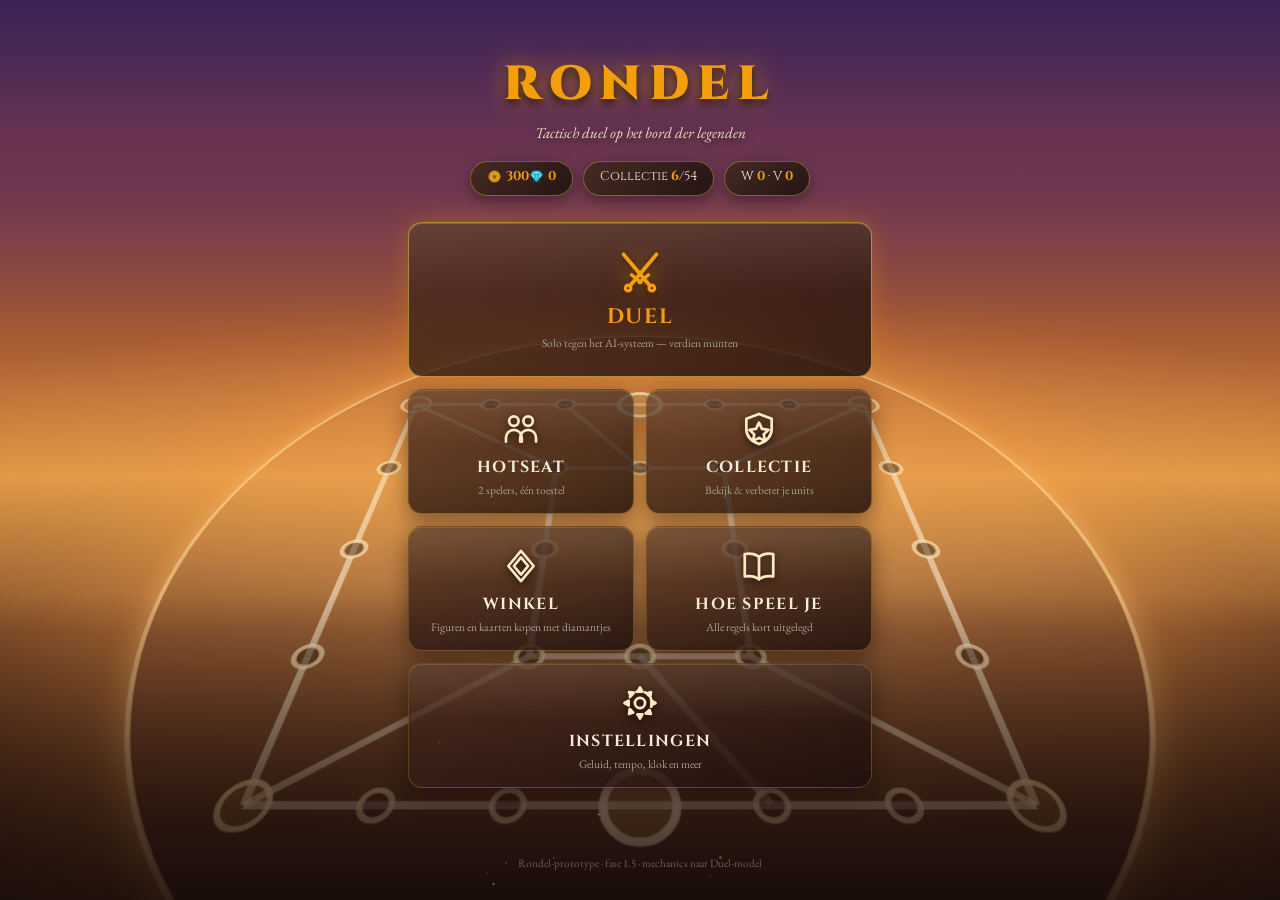
==== commit 90d8996b: "Paars doet nu meer dan een status: wegduwen, wisselen, vastzetten, terugsturen In Duel geeft een paa" ====
--- a/index.html
+++ b/index.html
@@ -1499,15 +1499,15 @@
   commander:   { name:'Odin',              fac:'Hemelhal',  mp:2, slots:[...G(3,50,'Ravenzwerm'), ...W(3,70,'Gungnir-worp'), ...W(2,40,'Speerwering'), ...P(3,'paralysis',2,'Alvaderbevel'), ...B(2), ...R(3)] },
   scout:       { name:'Hermes',            fac:'Halfgoden', mp:3, slots:[...W(3,30,'Caduceusslag'), ...W(2,10,'Vleugelhiel'), ...P(3,'poison',1,'Slangenbeet'), ...B(2), ...R(6)] },
   archer:      { name:'Chiron',            fac:'Halfgoden', mp:2, slots:[...W(4,60,'Sterrenpijl'), ...W(2,20,'Snelle Pees'), ...P(2,'poison',1,'Gifpijl'), ...B(4), ...R(4)] },
-  weaver:      { name:'Loki',              fac:'Halfgoden', mp:2, slots:[...W(2,70,'Dolkstoot'), ...G(4,40,'Verraderlijke Steek'), ...P(4,'confusion',2,'Dwaalbeeld'), ...B(3), ...R(3)] },
+  weaver:      { name:'Loki',              fac:'Halfgoden', mp:2, slots:[...W(2,70,'Dolkstoot'), ...G(4,40,'Verraderlijke Steek'), ...P(4,'wissel',2,'Dwaalbeeld'), ...B(3), ...R(3)] },
   apprentice:  { name:'Cycloop',           fac:'Smidse',    mp:2, slots:[...W(3,60,'Smidshamer'), ...W(2,30,'Vonkgooi'), ...P(1,'paralysis',1,'Aambeeldklap'), ...B(4), ...R(6)] },
   runesmith:   { name:'Hephaistos',        fac:'Smidse',    mp:2, slots:[...W(3,60,'Vuurhamer'), ...W(2,30,'Sintelslag'), ...P(4,'burn',1,'Smeltgloed'), ...B(3), ...R(4)] },
-  warden:      { name:'Talos',             fac:'Smidse',    mp:2, slots:[...W(4,90,'Bronzen Vuist'), ...W(2,50,'Zuilslag'), ...P(3,'paralysis',2,'IJzeren Greep'), ...B(4), ...R(3)] },
+  warden:      { name:'Talos',             fac:'Smidse',    mp:2, slots:[...W(4,90,'Bronzen Vuist'), ...W(2,50,'Zuilslag'), ...P(3,'wacht',2,'IJzeren Greep'), ...B(4), ...R(3)] },
   skeleton:    { name:'Draugr',            fac:'Dodenrijk', mp:2, slots:[...W(4,30,'Grafzwaard'), ...W(2,10,'Botstoot'), ...P(2,'confusion',1,'Grafkou'), ...B(2), ...R(6)] },
   ghoul:       { name:'Ghul',              fac:'Dodenrijk', mp:2, slots:[...W(3,50,'Klauwhaal'), ...W(2,20,'Knagende Beet'), ...P(4,'badlypoison',1,'Lijkenwalm'), ...B(3), ...R(4)] },
-  necromancer: { name:'Hel',               fac:'Dodenrijk', mp:2, slots:[...W(2,60,'Schedelstaf'), ...G(4,30,'Zielenstorm'), ...P(4,'sleep',2,'Doodsslaap'), ...B(3), ...R(3)] },
+  necromancer: { name:'Hel',               fac:'Dodenrijk', mp:2, slots:[...W(2,60,'Schedelstaf'), ...G(4,30,'Zielenstorm'), ...P(4,'terug',2,'Dodenroep'), ...B(3), ...R(3)] },
   boar:        { name:'Calydonische Ever', fac:'Wildernis', mp:2, slots:[...W(5,60,'Stormaanval'), ...W(2,20,'Hoefslag'), ...P(1,'confusion',1,'Slagtandstoot'), ...B(2), ...R(6)] },
-  lupine:      { name:'Fenrir',            fac:'Wildernis', mp:3, slots:[...W(4,50,'Kaakklem'), ...W(2,20,'Scheurbeet'), ...P(2,'paralysis',1,'Wolvenhuil'), ...B(3), ...R(5)] },
+  lupine:      { name:'Fenrir',            fac:'Wildernis', mp:3, slots:[...W(4,50,'Kaakklem'), ...W(2,20,'Scheurbeet'), ...P(2,'wegduw',1,'Wolvenhuil'), ...B(3), ...R(5)] },
   wyrmling:    { name:'Quetzalcoatl',      fac:'Wildernis', mp:2, slots:[...W(3,60,'Veerslag'), ...W(2,30,'Staartzwiep'), ...G(3,60,'Zonnevuur'), ...P(4,'burn',2,'Asadem'), ...B(2), ...R(2)] },
   imp:         { name:'Kobold',            fac:'Vuurdiepte',mp:3, slots:[...W(3,30,'Drietandprik'), ...W(2,10,'Plaagstoot'), ...P(3,'burn',1,'Vonkenspel'), ...B(2), ...R(6)] },
   hellhound:   { name:'Cerberus',          fac:'Vuurdiepte',mp:3, slots:[...W(4,50,'Drievoudige Beet'), ...W(2,20,'Grauw'), ...P(3,'burn',1,'Helleblaf'), ...B(3), ...R(4)] },
@@ -1518,37 +1518,37 @@
   // de juiste animatie uitkomt (nagelopen tegen FX_TREFWOORDEN).
   siren:        { name:'Sirene',          fac:'Zeediepte',    mp:3, slots:[...W(3,30,'Lokwoord'), ...W(2,10,'Vinnenslag'), ...P(3,'sleep',1,'Sirenenlied'), ...B(2), ...R(6)] },
   hydra:        { name:'Hydra',           fac:'Zeediepte',    mp:2, slots:[...W(3,50,'Koppenbeet'), ...W(2,20,'Staartslag'), ...P(4,'badlypoison',1,'Gifwalm'), ...B(3), ...R(4)] },
-  poseidon:     { name:'Poseidon',        fac:'Zeediepte',    mp:2, slots:[...G(3,60,'Stormgolf'), ...W(3,70,'Drietandstoot'), ...W(2,40,'Zeebeuk'), ...P(3,'paralysis',2,'Zeebevel'), ...B(2), ...R(3)] },
+  poseidon:     { name:'Poseidon',        fac:'Zeediepte',    mp:2, slots:[...G(3,60,'Stormgolf'), ...W(3,70,'Drietandstoot'), ...W(2,40,'Zeebeuk'), ...P(3,'wegduw',2,'Getijdenbeuk'), ...B(2), ...R(3)] },
   harpy:        { name:'Harpij',          fac:'Stormhoogte',  mp:3, slots:[...W(3,30,'Klauwgriep'), ...W(2,10,'Duikslag'), ...P(3,'confusion',1,'Schrille Kreet'), ...B(2), ...R(6)] },
-  roc:          { name:'Roc',             fac:'Stormhoogte',  mp:3, slots:[...W(4,60,'Klauwvangst'), ...W(2,20,'Veerschot'), ...P(2,'paralysis',1,'Stormwind'), ...B(3), ...R(5)] },
+  roc:          { name:'Roc',             fac:'Stormhoogte',  mp:3, slots:[...W(4,60,'Klauwvangst'), ...W(2,20,'Veerschot'), ...P(2,'terug',1,'Wegvoerklauw'), ...B(3), ...R(5)] },
   thunderbird:  { name:'Donderdvogel',    fac:'Stormhoogte',  mp:2, slots:[...G(3,60,'Bliksemstorm'), ...W(3,70,'Onweersklauw'), ...W(2,40,'Stormveer'), ...P(3,'paralysis',2,'Donderbevel'), ...B(2), ...R(3)] },
   shabti:       { name:'Sjabti',          fac:'Zandrijk',     mp:2, slots:[...W(3,40,'Steenvuist'), ...W(2,10,'Zandslag'), ...P(2,'sleep',1,'Grafspreuk'), ...B(3), ...R(6)] },
-  sphinx:       { name:'Sfinx',           fac:'Zandrijk',     mp:2, slots:[...W(3,50,'Leeuwenklauw'), ...W(2,20,'Pootslag'), ...P(4,'confusion',1,'Raadselwoord'), ...B(3), ...R(4)] },
-  anubis:       { name:'Anubis',          fac:'Zandrijk',     mp:2, slots:[...G(3,60,'Zielenweging'), ...W(3,70,'Scepterslag'), ...W(2,40,'Dodenstaf'), ...P(3,'sleep',2,'Balsemvloek'), ...B(2), ...R(3)] },
+  sphinx:       { name:'Sfinx',           fac:'Zandrijk',     mp:2, slots:[...W(3,50,'Leeuwenklauw'), ...W(2,20,'Pootslag'), ...P(4,'wacht',1,'Raadselwoord'), ...B(3), ...R(4)] },
+  anubis:       { name:'Anubis',          fac:'Zandrijk',     mp:2, slots:[...G(3,60,'Zielenweging'), ...W(3,70,'Scepterslag'), ...W(2,40,'Dodenstaf'), ...P(3,'terug',2,'Balsemvloek'), ...B(2), ...R(3)] },
   jaguarwarrior:{ name:'Jaguarkrijger',   fac:'Zonnetempel',  mp:3, slots:[...W(3,40,'Obsidiaanslag'), ...W(2,10,'Klauwprik'), ...P(2,'paralysis',1,'Oorlogskreet'), ...B(3), ...R(6)] },
   ahuizotl:     { name:'Ahuizotl',        fac:'Zonnetempel',  mp:3, slots:[...W(3,50,'Staartgreep'), ...W(2,20,'Waterbeet'), ...P(4,'poison',1,'Diepstroom'), ...B(3), ...R(4)] },
-  tezcatlipoca: { name:'Tezcatlipoca',    fac:'Zonnetempel',  mp:2, slots:[...G(4,50,'Spiegelschijn'), ...W(2,70,'Obsidiaandolk'), ...P(4,'confusion',2,'Nachtwind'), ...B(3), ...R(3)] },
+  tezcatlipoca: { name:'Tezcatlipoca',    fac:'Zonnetempel',  mp:2, slots:[...G(4,50,'Spiegelschijn'), ...W(2,70,'Obsidiaandolk'), ...P(4,'wissel',2,'Spiegelwissel'), ...B(3), ...R(3)] },
   kappa:        { name:'Kappa',           fac:'Bamboewoud',   mp:2, slots:[...W(3,40,'Schaalslag'), ...W(2,10,'Kombeet'), ...P(2,'confusion',1,'Waterkom'), ...B(3), ...R(6)] },
-  tengu:        { name:'Tengu',           fac:'Bamboewoud',   mp:3, slots:[...W(4,50,'Klingsnee'), ...W(2,20,'Snelle Snee'), ...P(2,'confusion',1,'Bergwind'), ...B(3), ...R(5)] },
+  tengu:        { name:'Tengu',           fac:'Bamboewoud',   mp:3, slots:[...W(4,50,'Klingsnee'), ...W(2,20,'Snelle Snee'), ...P(2,'wegduw',1,'Bergwind'), ...B(3), ...R(5)] },
   ryujin:       { name:'Ryujin',          fac:'Bamboewoud',   mp:2, slots:[...G(3,60,'Parelschijn'), ...W(3,70,'Drakenklauw'), ...W(2,40,'Staartzwaai'), ...P(4,'paralysis',2,'Tijbevel'), ...B(2), ...R(2)] },
   domovoi:      { name:'Domovoj',         fac:'Diepe Woud',   mp:2, slots:[...W(3,40,'Bezemslag'), ...W(2,10,'Haardvonk'), ...P(2,'sleep',1,'Haardspreuk'), ...B(3), ...R(6)] },
   leshy:        { name:'Leshy',           fac:'Diepe Woud',   mp:2, slots:[...W(3,50,'Takkenslag'), ...W(2,20,'Wortelklem'), ...P(4,'poison',1,'Sporenwalm'), ...B(3), ...R(4)] },
   babayaga:     { name:'Baba Jaga',       fac:'Diepe Woud',   mp:3, slots:[...G(3,50,'Vijzelstamp'), ...W(3,60,'Heksenstaf'), ...W(2,30,'Botsnee'), ...P(4,'badlypoison',2,'Ketelbrouwsel'), ...B(2), ...R(2)] },
   frostwight:   { name:'Rijpgeest',       fac:'IJsvlakte',    mp:2, slots:[...W(3,40,'Rijpbijl'), ...W(2,10,'IJsstoot'), ...P(2,'paralysis',1,'Vrieskou'), ...B(3), ...R(6)] },
-  jotun:        { name:'Jotun',           fac:'IJsvlakte',    mp:2, slots:[...W(4,60,'Vuistslag'), ...W(2,20,'IJsscherf'), ...P(2,'paralysis',1,'Vriesadem'), ...B(3), ...R(5)] },
+  jotun:        { name:'Jotun',           fac:'IJsvlakte',    mp:2, slots:[...W(4,60,'Vuistslag'), ...W(2,20,'IJsscherf'), ...P(2,'wacht',1,'Vriesadem'), ...B(3), ...R(5)] },
   ymir:         { name:'Ymir',            fac:'IJsvlakte',    mp:2, slots:[...G(3,60,'Oerrijp'), ...W(4,80,'Reuzenvuist'), ...W(2,40,'IJsklauw'), ...P(3,'paralysis',2,'Vriesgreep'), ...B(2), ...R(2)] },
   gnome:        { name:'Gnoom',           fac:'Berghart',     mp:2, slots:[...W(3,40,'Houweelslag'), ...W(2,10,'Lantaarnschijn'), ...P(2,'confusion',1,'Kristalschijn'), ...B(3), ...R(6)] },
-  mountaintroll:{ name:'Bergtrol',        fac:'Berghart',     mp:2, slots:[...W(4,60,'Knotsbeuk'), ...W(2,20,'Rotsworp'), ...P(2,'paralysis',1,'Steenstamp'), ...B(3), ...R(5)] },
+  mountaintroll:{ name:'Bergtrol',        fac:'Berghart',     mp:2, slots:[...W(4,60,'Knotsbeuk'), ...W(2,20,'Rotsworp'), ...P(2,'wegduw',1,'Steenstamp'), ...B(3), ...R(5)] },
   mountainking: { name:'Dovregubbe',      fac:'Berghart',     mp:2, slots:[...G(3,60,'Bergbevel'), ...W(3,70,'Koningshamer'), ...W(2,40,'Kroonslag'), ...P(3,'paralysis',2,'Diepe Echo'), ...B(2), ...R(3)] },
   peri:         { name:'Peri',            fac:'Woestijnwind', mp:3, slots:[...W(3,30,'Vleugelveeg'), ...W(2,10,'Windsnee'), ...P(3,'sleep',1,'Zandslaap'), ...B(2), ...R(6)] },
-  marid:        { name:'Marid',           fac:'Woestijnwind', mp:2, slots:[...W(3,50,'Blauwe Vuist'), ...W(2,20,'Rookslag'), ...P(4,'confusion',1,'Wensbedrog'), ...B(3), ...R(4)] },
+  marid:        { name:'Marid',           fac:'Woestijnwind', mp:2, slots:[...W(3,50,'Blauwe Vuist'), ...W(2,20,'Rookslag'), ...P(4,'wissel',1,'Wensbedrog'), ...B(3), ...R(4)] },
   ifrit:        { name:'Ifrit',           fac:'Woestijnwind', mp:2, slots:[...G(3,60,'Laaiend Oordeel'), ...W(3,70,'Hellevlam'), ...W(2,40,'Asvonk'), ...P(4,'burn',2,'Brandvloek'), ...B(2), ...R(2)] },
   anansi:       { name:'Anansi',          fac:'Savanne',      mp:2, slots:[...W(3,40,'Spinklauw'), ...W(2,10,'Draadsnee'), ...P(2,'poison',1,'Webgif'), ...B(3), ...R(6)] },
   mamiwata:     { name:'Mami Wata',       fac:'Savanne',      mp:2, slots:[...W(3,50,'Slangenklem'), ...W(2,20,'Kamslag'), ...P(4,'poison',1,'Waterlied'), ...B(3), ...R(4)] },
   shango:       { name:'Shango',          fac:'Savanne',      mp:2, slots:[...G(3,60,'Bliksembijl'), ...W(3,70,'Dubbele Bijl'), ...W(2,40,'Vonkslag'), ...P(3,'paralysis',2,'Stormbevel'), ...B(2), ...R(3)] },
   puca:         { name:'Puca',            fac:'Nevelheuvels', mp:3, slots:[...W(3,30,'Nevelhoef'), ...W(2,10,'Schimmensnee'), ...P(3,'confusion',1,'Dwaallicht'), ...B(2), ...R(6)] },
   cusidhe:      { name:'Cu Sidhe',        fac:'Nevelheuvels', mp:3, slots:[...W(4,50,'Grafbeet'), ...W(2,20,'Scheurklauw'), ...P(2,'sleep',1,'Doodsblaf'), ...B(3), ...R(5)] },
-  morrigan:     { name:'Morrigan',        fac:'Nevelheuvels', mp:2, slots:[...G(3,60,'Ravenstorm'), ...W(3,70,'Speerworp'), ...W(2,40,'Schildwering'), ...P(3,'confusion',2,'Doemzang'), ...B(2), ...R(3)] },
+  morrigan:     { name:'Morrigan',        fac:'Nevelheuvels', mp:2, slots:[...G(3,60,'Ravenstorm'), ...W(3,70,'Speerworp'), ...W(2,40,'Schildwering'), ...P(3,'wacht',2,'Doemzang'), ...B(2), ...R(3)] },
   lamassu:      { name:'Lamassu',         fac:'Sterrenhof',   mp:2, slots:[...W(3,40,'Steenklauw'), ...W(2,10,'Vleugelslag'), ...P(2,'paralysis',1,'Poortwacht'), ...B(3), ...R(6)] },
   anzu:         { name:'Anzu',            fac:'Sterrenhof',   mp:3, slots:[...W(4,60,'Roofklauw'), ...W(2,20,'Tafelslag'), ...P(2,'paralysis',1,'Windgier'), ...B(3), ...R(5)] },
   tiamat:       { name:'Tiamat',          fac:'Sterrenhof',   mp:2, slots:[...G(4,60,'Chaosbrand'), ...W(3,70,'Drakenbeet'), ...W(2,40,'Vloedstaart'), ...P(4,'badlypoison',2,'Oervloek'), ...B(1), ...R(2)] },
@@ -2355,7 +2355,7 @@
 }
 
 function koUnit(u) {
-  u.node = null; u.status = [];
+  u.node = null; u.status = []; u.vast = 0;
   // Bergvast (Mountain Warden): sla het Healing Center over, direct terug naar de bank
   if (abilityOf(u) === 'mountain') { u.status = ['wait']; state.bench[u.owner].push(u.uid); return; }
   state.hc[u.owner].push(u.uid);
@@ -2812,7 +2812,7 @@
   const NL = { red:'Miss', blue:'Verdedig' };
   const pills = Object.entries(sum).map(([k, n]) => {
     const [kind, val] = k.split('-');
-    const label = kind === 'white' ? `${val} dmg` : kind === 'gold' ? `★ ${val} dmg` : kind === 'purple' ? val : NL[kind];
+    const label = kind === 'white' ? `${val} dmg` : kind === 'gold' ? `★ ${val} dmg` : kind === 'purple' ? paarsLabel(val) : NL[kind];
     return `<span class="slot-pill" style="color:${TXT[kind]};background:${COLORS[kind]}">${n}× ${label}</span>`;
   }).join('');
   const ab = UNIT_DEFS[key].ability;
@@ -3126,16 +3126,20 @@
     ['#e5e7eb','<b>Wit — aanval.</b> Het getal is de kracht. Hoogste getal wint; gelijk = niemand valt.'],
     ['#fbbf24','<b>Goud — doorbraak.</b> Slaat dwars door paars, blauw én mis heen. Alleen een sterkere aanval stopt hem.'],
     ['#3b82f6','<b>Blauw — verdediging.</b> Blokt wit en paars. Verliest wél van goud.'],
-    ['#8b5cf6','<b>Paars — vloek.</b> Geen schade, maar een status. Twee paarse tegen elkaar: de meeste sterren wint.'],
+    ['#8b5cf6','<b>Paars — vloek.</b> Geen schade, maar een status of een effect (zie hieronder). Twee paarse tegen elkaar: de meeste sterren wint.'],
     ['#ef4444','<b>Rood — mis.</b> Je doet niets. De ander kan je wel raken.'] ]},
   { h:'Statussen', p:[
     'Een figuur kan <b>één status tegelijk</b> hebben; een nieuwe vervangt de oude.',
     '<b>Gif</b> verzwakt je aanvallen, <b>zwaar gif</b> nog meer. <b>Brand</b> verzwakt alles én maakt je kleinste aanval een mis. <b>Verlamming</b> maakt je kleinste aanval een mis.',
     '<b>Verwarring</b> laat de schijf één vakje verspringen. <b>Slaap</b> houdt je stil tot een bondgenoot naast je staat. <b>Bevroren</b> laat je wel lopen maar niet aanvallen, en gaat na één gevecht vanzelf weg.',
     'Genezen doe je met de <b>Cleanse</b>-plate, via het Healing Center, of met een ability.' ]},
+  { h:'Paarse effecten', p:[
+    'Niet elk paars vak geeft een status. Sommige <b>doen iets</b> met de ander, net als in Duel:',
+    '<b>Wegduwen</b> — de ander schuift één punt van je af (nooit een doel in). <b>Wisselen</b> — jullie ruilen van plek; zet dat iemand op een doel, dan telt het. <b>Vastzetten</b> — de ander kan z\'n volgende beurt niet bewegen (je ziet kettingen). <b>Terugsturen</b> — de ander gaat terug naar z\'n zijlijn, zonder Healing Center.',
+    'Welk effect een figuur heeft zie je op z\'n schijf: een pijl, twee pijlen, een slotje of een bocht-pijl.' ]},
   { h:'Omsingelen', p:[
-    'Staat een figuur met <b>geen enkel vrij buurpunt</b> én met minstens één vijand ernaast, dan gaat hij <b>direct KO</b> — zonder gevecht.',
-    'Dat geldt voor beide kanten, dus let op waar je je eigen figuren neerzet.' ]},
+    'Staat een figuur zo dat <b>elk buurpunt door een vijand bezet</b> is, dan gaat hij <b>direct KO</b> — zonder gevecht.',
+    'Door je eigen figuren ingesloten raken is geen KO: dan kun je alleen niet bewegen.' ]},
   { h:'Healing Center', p:[
     'Verslagen figuren gaan naar het <b>Healing Center</b> (maximaal twee tegelijk), waar hun status geneest en hun level behouden blijft.',
     'Gaat er een <b>derde</b> figuur KO, dan schuift de langst wachtende terug naar je zijlijn en mag je hem de beurt erna weer inzetten.' ]},
@@ -3190,6 +3194,16 @@
     if (anim) { e.style.transformBox = 'fill-box'; e.style.transformOrigin = 'center'; e.style.animation = anim; if (delay) e.style.animationDelay = delay; e.classList.add('fx-anim'); }
     return e;
   };
+  // Vastgezet (paars effect 'wacht'): twee kettingen gekruist voor het figuur
+  // en een slotje op de sokkel. Staat los van de statussen, want vastzetten is
+  // geen status — hij kan tegelijk brandend én vastgezet zijn.
+  if (u.vast) {
+    const ketting = 'rgba(203,213,225,0.9)';
+    el('path', { d:'M -20 -44 L 20 -6 M 20 -44 L -20 -6', stroke:ketting, 'stroke-width':3.2,
+                 'stroke-dasharray':'5 3', 'stroke-linecap':'round', fill:'none' }, g);
+    el('rect', { x:-6, y:-3, width:12, height:9, rx:2, fill:'#e5e7eb', stroke:'#475569', 'stroke-width':1.2 }, g);
+    el('path', { d:'M -3.5 -3 v -3 a 3.5 3.5 0 0 1 7 0 v 3', stroke:'#e5e7eb', 'stroke-width':1.6, fill:'none' }, g);
+  }
   for (const st of u.status.slice(0, 2)) {
     if (st === 'frozen') {
       // Groot ijsblok om het hele poppetje heen
@@ -4302,7 +4316,7 @@
     const back = state.hc[player].shift();
     if (back) { state.units[back].status = []; state.bench[player].push(back); }
   }
-  else if (key === 'scoopup') { u.node = null; u.status = u.status.filter(s => s !== 'wait'); state.bench[player].push(u.uid); }
+  else if (key === 'scoopup') { u.node = null; u.vast = 0; u.status = u.status.filter(s => s !== 'wait'); state.bench[player].push(u.uid); }
   else if (key === 'swapspot') { const other = state.units[state.pendingPlate.uid]; const a = other.node; other.node = u.node; u.node = a; }
   else if (key === 'hurdle') { state.units[state.pendingPlate.uid].node = targetNode; }
   else if (key === 'counter') { state.counterAttack[player] = true; }
@@ -4898,6 +4912,7 @@
   if (u.owner === state.turn && u.node) {
     if (state.actionsLeft<=0) { hint('Je hebt je zet al gedaan — tik op End Turn'); sfx('denied'); return; }
     if (u.status.includes('sleep')) { hint(`${UNIT_DEFS[u.defKey].name} slaapt — zet een bondgenoot ernaast om hem te wekken`); sfx('denied'); return; }
+    if (u.vast) { hint(`${UNIT_DEFS[u.defKey].name} is vastgezet — deze beurt kan hij niet bewegen`); sfx('denied'); return; }
     state.pendingDeploy = null; state.selected = (state.selected===uid) ? null : uid;
     state.legalTargets = state.selected ? legalMoves(u) : new Set();
     if (state.selected) {
@@ -4946,7 +4961,7 @@
   const NL = { red:'Miss', blue:'Verdedig' };
   let pills = Object.entries(sum).map(([k, n]) => {
     const [kind, val] = k.split('-');
-    const label = kind === 'white' ? `${val} dmg` : kind === 'gold' ? `★ ${val} dmg` : kind === 'purple' ? val : NL[kind];
+    const label = kind === 'white' ? `${val} dmg` : kind === 'gold' ? `★ ${val} dmg` : kind === 'purple' ? paarsLabel(val) : NL[kind];
     return `<span class="slot-pill" style="color:${TXT[kind]};background:${COLORS[kind]}">${n}× ${label}</span>`;
   }).join('');
   const ab = def.ability;
@@ -5060,6 +5075,7 @@
 }
 
 function legalMoves(u) {
+  if (u.vast) return new Set();            // vastgezet door een paars effect
   const frozen = u.status.includes('frozen');
   const phase = canPhase(u);   // Sluipen/Vleugelslag: dwars door bezette punten
   const mp = effMP(u);
@@ -5137,6 +5153,7 @@
   if (state.over || state.locked) return;
   // Sleep geneest via een aangrenzende bondgenoot; frozen geneest sinds sessie 22 ná een gevecht (Duel-regel)
   for (const u of Object.values(state.units)) { if (!u.node) continue; if (u.status.includes('sleep')) { const hasAdj = [...ADJ[u.node]].some(n => { const o = unitAt(n); return o && o.owner === u.owner; }); if (hasAdj) u.status = u.status.filter(s => s!=='sleep'); } }
+  for (const u of Object.values(state.units)) if (u.owner === state.turn && u.vast) u.vast--;
   state.turn = state.turn==='p1'?'p2':'p1'; state.actionsLeft = 1; state.selected = null; state.pendingDeploy = null; state.legalTargets = new Set();
   state.plateUsed = false; state.pendingPlate = null; state.mpBonus = {}; state.warcry = { p1:false, p2:false };
   for (const u of Object.values(state.units)) u.fx = {};   // plate-effecten gelden 'deze beurt'
@@ -5187,6 +5204,23 @@
       break;
     case 'frozen':
       L(`M0 ${-s} L0 ${s} M ${-s*0.87} ${-s*0.5} L ${s*0.87} ${s*0.5} M ${s*0.87} ${-s*0.5} L ${-s*0.87} ${s*0.5}`);
+      break;
+    // Paarse effecten (sessie 44): pijlen voor beweging, een slot voor vastzetten
+    case 'wegduw':
+      L(`M ${-s*0.8} 0 L ${s*0.7} 0 M ${s*0.25} ${-s*0.5} L ${s*0.75} 0 L ${s*0.25} ${s*0.5}`);
+      L(`M ${-s*0.8} ${-s*0.55} L ${-s*0.8} ${s*0.55}`);
+      break;
+    case 'wissel':
+      L(`M ${-s*0.8} ${-s*0.35} L ${s*0.6} ${-s*0.35} M ${s*0.25} ${-s*0.7} L ${s*0.65} ${-s*0.35} L ${s*0.25} 0`);
+      L(`M ${s*0.8} ${s*0.35} L ${-s*0.6} ${s*0.35} M ${-s*0.25} ${s*0.7} L ${-s*0.65} ${s*0.35} L ${-s*0.25} 0`);
+      break;
+    case 'wacht':
+      P(`M ${-s*0.6} ${-s*0.1} h ${s*1.2} v ${s*1.0} h ${-s*1.2} Z`, '#e5e7eb');
+      L(`M ${-s*0.35} ${-s*0.1} v ${-s*0.35} a ${s*0.35} ${s*0.35} 0 0 1 ${s*0.7} 0 v ${s*0.35}`);
+      break;
+    case 'terug':
+      L(`M ${s*0.6} ${s*0.6} L ${s*0.6} ${-s*0.2} A ${s*0.55} ${s*0.55} 0 0 0 ${-s*0.5} ${-s*0.2} L ${-s*0.5} ${s*0.35}`);
+      L(`M ${-s*0.85} 0 L ${-s*0.5} ${s*0.45} L ${-s*0.15} 0`);
       break;
     default:
       el('circle', { cx:0, cy:0, r:s*0.55, fill:'#fff' }, g);
@@ -5483,8 +5517,20 @@
 
   if (r.defKO && !r.attKO) { attNextNode = defInitialNode; }
 
-  if (r.statusOnAtt) { applyCondition(att, r.statusOnAtt); html += `<span class="status">-> ${r.statusOnAtt.toUpperCase()}</span><br>`; }
-  if (r.statusOnDef) { applyCondition(def, r.statusOnDef); html += `<span class="status">-> ${r.statusOnDef.toUpperCase()}</span><br>`; }
+  // Een paars vak is óf een status (meteen toepassen) óf een effect (onthouden
+  // en uitvoeren zodra het gevechtsscherm dicht is, zodat je het op het bord ziet).
+  const effecten = [];
+  const paars = (bron, doel, naam) => {
+    if (isPaarsEffect(naam)) {
+      effecten.push([bron, doel, naam]);
+      html += `<span class="status">${UNIT_DEFS[doel.defKey].name}: ${PAARS_EFFECTEN[naam].label}!</span><br>`;
+    } else {
+      applyCondition(doel, naam);
+      html += `<span class="status">-> ${(STATUS_NL[naam] || naam).toUpperCase()}</span><br>`;
+    }
+  };
+  if (r.statusOnAtt) paars(def, att, r.statusOnAtt);
+  if (r.statusOnDef) paars(att, def, r.statusOnDef);
 
   // Contact-abilities: status op de overlevende tegenstander (en op zichzelf bij Helse Jacht)
   const applyContact = (src, tgt, srcSurvives, tgtSurvives) => {
@@ -5577,6 +5623,30 @@
   if (attWasFrozen) att.status = att.status.filter(s => s !== 'frozen');
   if (defWasFrozen) def.status = def.status.filter(s => s !== 'frozen');
 
+  // Paarse effecten: nu pas, met het bord weer in beeld.
+  for (const [bron, doel, naam] of effecten) {
+    if (!bron.node || !doel.node) continue;              // iemand ging toch neer
+    const van = doel.node, bronVan = bron.node;
+    const eff = PAARS_EFFECTEN[naam];
+    if (naam === 'wegduw') {
+      const naar = eff.plek(bron, doel);
+      if (!naar) { toast(`${UNIT_DEFS[doel.defKey].name} staat klem en blijft staan`); continue; }
+      await moveUnit(doel, naar);                        // zelfde sprong als een gewone zet
+    } else {
+      eff.doe(bron, doel);
+      queueFX(NODES[van].x, NODES[van].y, 'poof');
+      if (naam === 'wissel') queueFX(NODES[bronVan].x, NODES[bronVan].y, 'poof');
+      renderAll();
+    }
+    sfx('status');
+  }
+  // Een wissel kan iemand op een doel zetten. In Duel telt het doel bereiken,
+  // hoe je er ook komt.
+  if (effecten.length) {
+    const winnaar = Object.values(state.units).find(u => u.node && NODES[u.node].type === 'goal' && NODES[u.node].owner !== u.owner);
+    if (winnaar) { state.locked = false; endMatch(winnaar.owner, 'goal'); return; }
+  }
+
   // EVOLUTIE OF LEVEL-UP (Duel-regel + onze huisregel).
   // Duel: wie een gevecht wint en z'n evolutie eronder heeft hangen, MAG
   // evolueren — hij mag ook weigeren. Wij hadden al de huisregel "winnen = een
@@ -5596,6 +5666,55 @@
   state.locked = false;
   afterAction();
 }
+
+// ==========================================
+// PAARSE EFFECTEN (sessie 44) — paars doet in Duel meer dan een status geven
+// Serebii noemt bij de paarse aanvallen steeds dezelfde handvol acties: de
+// ander wegduwen (Knock Away), van plek wisselen (Switch), vastzetten (Wait) en
+// terugsturen naar de zijlijn. Tot nu toe gaf ELK paars vak bij ons een status.
+// Hoe het werkt zonder resolve() te raken: een paars vak draagt z'n effectnaam
+// al in slot.effect, en resolve() geeft die door als statusOnAtt/statusOnDef.
+// Staat die naam in deze tabel, dan is het geen status maar een actie; die
+// wordt uitgevoerd nadat het gevechtsscherm dicht is, zodat je het op het bord
+// ziet gebeuren.
+// ==========================================
+// PAARS-START (marker voor headless tests — niet verwijderen)
+function vrijeBuren(node) { return [...ADJ[node]].filter(n => !unitAt(n)); }
+function afstand(a, b) { const A = NODES[a], B = NODES[b]; return Math.hypot(A.x - B.x, A.y - B.y); }
+const PAARS_EFFECTEN = {
+  // Eén punt van de aanvaller af. Nooit een doel in: dat zou een duw-overwinning
+  // zijn, en die bestaat in Duel niet. Staat hij klem, dan gebeurt er niets.
+  wegduw: { label:'Weggeduwd', waarde:0.35,
+    uitleg:'duwt de ander één punt van je af',
+    plek(bron, doel) {
+      const opties = vrijeBuren(doel.node).filter(n => NODES[n].type !== 'goal');
+      if (!opties.length) return null;
+      return opties.sort((a, b) => afstand(b, bron.node) - afstand(a, bron.node))[0];
+    },
+    doe(bron, doel) { const n = this.plek(bron, doel); if (n) doel.node = n; return !!n; } },
+  // Van plek ruilen. Kan iemand op een doel zetten: dat telt, net als in Duel.
+  wissel: { label:'Van plek gewisseld', waarde:0.2,
+    uitleg:'jij en de ander ruilen van plek',
+    doe(bron, doel) { const t = bron.node; bron.node = doel.node; doel.node = t; return true; } },
+  // Vastgezet: kan z'n eigen volgende beurt niet bewegen. Telt in beurten van
+  // de eigenaar; valt het tijdens z'n eigen beurt, dan is er nog één te gaan.
+  wacht: { label:'Vastgezet', waarde:0.3,
+    uitleg:'de ander kan z\'n volgende beurt niet bewegen',
+    doe(bron, doel) { doel.vast = (state.turn === doel.owner) ? 2 : 1; return true; } },
+  // Terug naar de eigen zijlijn — níet het Healing Center: geen KO, geen genezing.
+  terug: { label:'Teruggestuurd', waarde:0.5,
+    uitleg:'stuurt de ander terug naar z\'n zijlijn',
+    doe(bron, doel) { doel.node = null; doel.vast = 0; state.bench[doel.owner].push(doel.uid); return true; } },
+};
+function isPaarsEffect(naam) { return !!PAARS_EFFECTEN[naam]; }
+// Hoe heet dit paarse vak in gewone taal? Effect of status, allebei Nederlands.
+function paarsLabel(naam) {
+  if (PAARS_EFFECTEN[naam]) return PAARS_EFFECTEN[naam].label;
+  return (typeof STATUS_NL !== 'undefined' && STATUS_NL[naam]) || naam;
+}
+// Hoeveel is dit paarse vak waard voor de AI? Een status 0.25, een effect meer.
+function paarsWaarde(naam) { return PAARS_EFFECTEN[naam] ? PAARS_EFFECTEN[naam].waarde : 0.25; }
+// PAARS-END (marker voor headless tests — niet verwijderen)
 
 function resolve(a, d) {
   const o = { attKO:false, defKO:false, statusOnAtt:null, statusOnDef:null }; const A = a.k, D = d.k;
@@ -5789,7 +5908,7 @@
     const r = resolve(aFroz ? {k:'red'} : aS[i], dFroz ? {k:'red'} : dS[j]);
     if (r.defKO) ev += defUndying ? 0.15 * w : defCheapKO;
     if (r.attKO) ev -= attUndying ? 0.15 * w : attCheapKO;
-    if (r.statusOnDef) ev += 0.25; if (r.statusOnAtt) ev -= 0.25;
+    if (r.statusOnDef) ev += paarsWaarde(r.statusOnDef); if (r.statusOnAtt) ev -= paarsWaarde(r.statusOnAtt);
   }
   ev /= 256;
   // Wie een contact-ability heeft, wint elk treffen een beetje extra
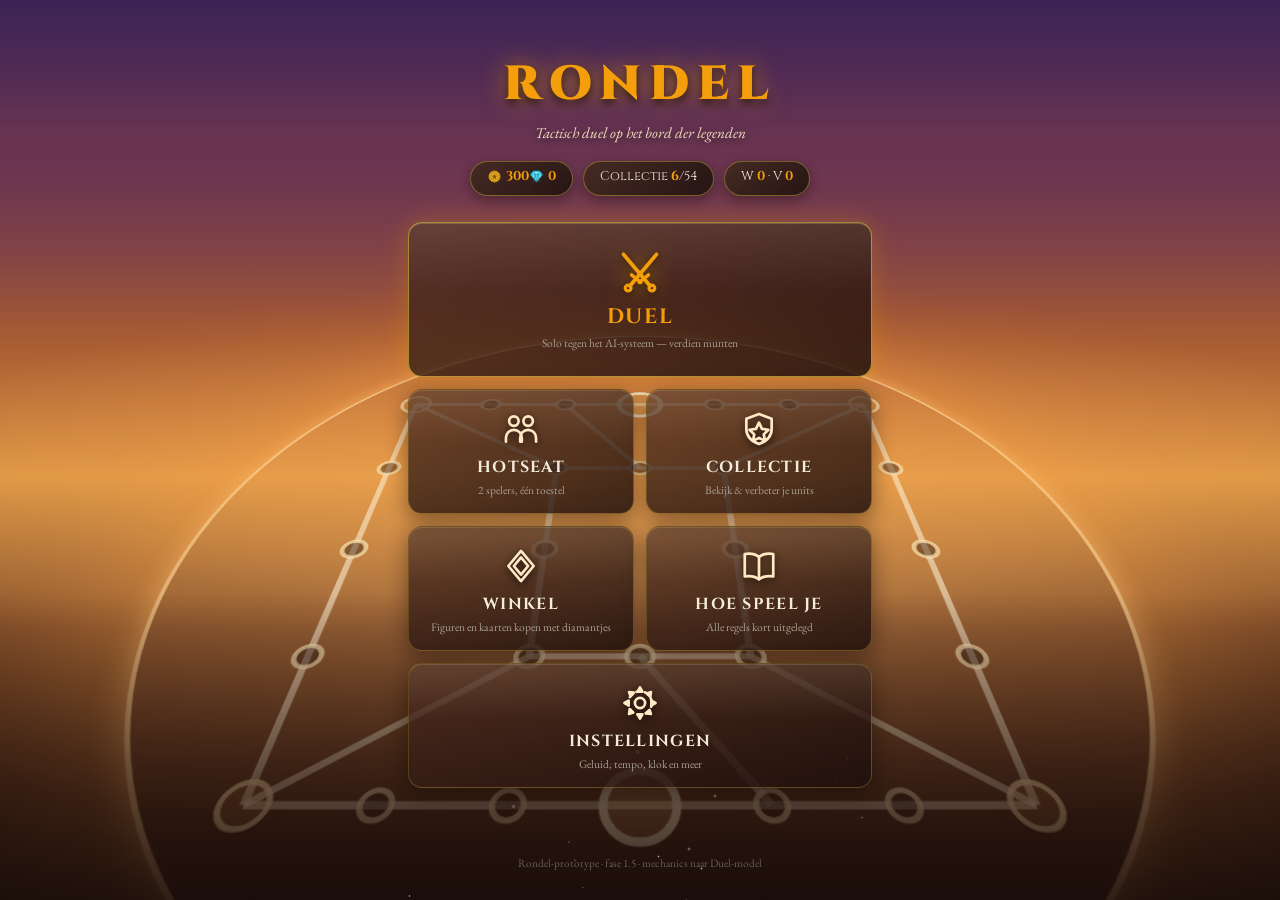
==== commit c6fad761: "Mega-evolutie, met de regels uit Duel Nagekeken op Serebii (mechanics.shtml) in plaats van uit het h" ====
--- a/index.html
+++ b/index.html
@@ -508,6 +508,19 @@
   @media (prefers-reduced-motion: reduce) { .node-glow.active { animation: none; } }
   
   .unit-fig { cursor: pointer; }
+  /* ===== MEGA (sessie 44) =====
+     Een gemegade figuur draagt een roze-violette ring die blijft draaien zolang
+     de mega duurt, plus een badge met de beurten die hij nog heeft. Alleen
+     transform en opacity: de prestatiecheck bewaakt dat. */
+  .mega-ring { transform-box: fill-box; transform-origin: center; animation: megaDraai 3.2s linear infinite; }
+  .mega-gloed { transform-box: fill-box; transform-origin: center; animation: megaGloed 1.8s ease-in-out infinite; }
+  @keyframes megaDraai { from { transform: rotate(0deg); } to { transform: rotate(360deg); } }
+  @keyframes megaGloed { 0%,100% { opacity: 0.55; transform: scale(1); } 50% { opacity: 0.95; transform: scale(1.08); } }
+  #mega-flits { position: fixed; inset: 0; pointer-events: none; z-index: 40; opacity: 0;
+    background: radial-gradient(circle at 50% 45%, rgba(255,255,255,0.95), rgba(240,171,252,0.55) 35%, transparent 70%); }
+  #mega-flits.go { animation: megaFlits 0.7s ease-out; }
+  @keyframes megaFlits { 0% { opacity: 1; } 100% { opacity: 0; } }
+  @media (prefers-reduced-motion: reduce) { .mega-ring, .mega-gloed, #mega-flits.go { animation: none; } }
   /* ===== STILSTAANDE BEWEGING (sessie 42) =====
      Een figuur dat volkomen stilstaat leest als een sticker. Elk poppetje
      beweegt daarom zachtjes, en HOE hangt af van z'n lichaamsbouw (zie LIJF).
@@ -1265,6 +1278,7 @@
     <span><span style="opacity:0.6; font-size:0.7rem;">FASE:</span> <span id="turn-name">Speler 1</span></span>
     <span style="display:flex; gap:12px; align-items:center;"><span style="font-size:0.8rem;" id="turn-clock">⏱ 5:00</span><span style="font-size:0.8rem; color:var(--gold);" id="turn-actions">1 ACTIE</span></span>
   </div>
+  <div id="mega-flits"></div>
   <div class="board-wrap"><div id="arena-fx"></div><svg id="board" viewBox="0 0 540 850" xmlns="http://www.w3.org/2000/svg"></svg></div>
   <div id="plate-strip" class="plate-strip"></div>
   <div class="action-bar">
@@ -1823,6 +1837,12 @@
   recycle:  { name:'Hergebruik',    duel:'Recycle',        cost:2, cat:'bijzonder',desc:'Al je gebruikte kaarten worden weer bruikbaar', target:'none' },
   // Duel heeft een kaart die ALLEEN bestaat voor de situatie "de vijand bezet
   // al mijn startpunten" — het bewijs dat dat een bedoelde spelsituatie is.
+  // Mega-evolutie (sessie 44). In Duel is een mega een aparte figuur die je met
+  // een speciale kaart laat megaën; zonder mega-art geven wij die kaart los, en
+  // hij werkt op elke eindvorm. De regels zelf zijn die van Duel (Serebii):
+  // "remain Mega Evolved for 7 turns", "only Mega Evolve 1 Pokémon per game",
+  // en een effect op je hele team.
+  megasteen:{ name:'Megasteen',     duel:'Mega Evolution', cost:2, cat:'bijzonder',desc:'Eén eindvorm op het veld megat 7 beurten: sterker, en z\'n hele team profiteert. Eén keer per potje.', target:'ally' },
   counter:  { name:'Tegenaanval',   duel:'Counter Attack', cost:1, cat:'bijzonder',desc:'Zolang de vijand ál je startpunten bezet, krijgen je figuren +1 MP', target:'none' },
 };
 function plateCost(keys) { return (keys || []).reduce((a, k) => a + (PLATES[k] ? PLATES[k].cost : 0), 0); }
@@ -1849,6 +1869,7 @@
   hurdle:   ['#4ade80', '<path d="M4 18 Q12 2 20 18" stroke-width="2" stroke-linecap="round"/><circle cx="12" cy="18" r="2.4" stroke-width="1.6"/>'],
   cape:     ['#a3a3a3', '<path d="M12 4 Q7 6 6 12 Q5.5 17 8 20 L12 17 L16 20 Q18.5 17 18 12 Q17 6 12 4 Z" stroke-width="1.7" stroke-linejoin="round" stroke-dasharray="3 2"/>'],
   // Bijzonder
+  megasteen:['#f0abfc', '<path d="M12 3 L18 9 L12 21 L6 9 Z" stroke-width="1.8" stroke-linejoin="round"/><path d="M6 9 H18 M9.5 9 L12 21 L14.5 9" stroke-width="1.2" opacity="0.8"/><circle cx="12" cy="6.2" r="1" fill="currentColor"/>'],
   recycle:  ['#34d399', '<path d="M7 8 L4.5 12 L9 12 M17 16 L19.5 12 L15 12" stroke-width="1.8" stroke-linejoin="round"/><path d="M9 12 a5 5 0 0 1 8.5 -2.5 M15 12 a5 5 0 0 1 -8.5 2.5" stroke-width="1.8"/>']
 };
 function plateIcon(key, size) {
@@ -2307,7 +2328,7 @@
 
 function initialState() {
   const ms = S('clockMinutes') * 60000;   // 0 = klok uit
-  return { turn:'p1', actionsLeft:1, units:{}, bench:{p1:[],p2:[]}, hc:{p1:[],p2:[]}, selected:null, legalTargets:new Set(), pendingDeploy:null, over:false, mode: currentMode, aiThinking: false, locked: false, plates:{p1:[],p2:[]}, usedPlates:{p1:[],p2:[]}, counterAttack:{p1:false,p2:false}, plateUsed:false, pendingPlate:null, mpBonus:{}, warcry:{p1:false,p2:false}, firstMoveDone:false, animating:null, pendingFX:[], craters:[], portals:[], clock: ms ? { p1:ms, p2:ms } : null };
+  return { turn:'p1', actionsLeft:1, units:{}, bench:{p1:[],p2:[]}, hc:{p1:[],p2:[]}, selected:null, legalTargets:new Set(), pendingDeploy:null, over:false, mode: currentMode, aiThinking: false, locked: false, plates:{p1:[],p2:[]}, usedPlates:{p1:[],p2:[]}, counterAttack:{p1:false,p2:false}, megaGebruikt:{p1:false,p2:false}, plateUsed:false, pendingPlate:null, mpBonus:{}, warcry:{p1:false,p2:false}, firstMoveDone:false, animating:null, pendingFX:[], craters:[], portals:[], clock: ms ? { p1:ms, p2:ms } : null };
 }
 
 // ===== Schaakklok (Duel-regel: 5 min per speler; tijd op = verlies) =====
@@ -2355,6 +2376,7 @@
 }
 
 function koUnit(u) {
+  if (u.mega || u.slotsVoorMega) megaEinde(u, true);   // een verslagen mega is geen mega meer
   u.node = null; u.status = []; u.vast = 0;
   // Bergvast (Mountain Warden): sla het Healing Center over, direct terug naar de bank
   if (abilityOf(u) === 'mountain') { u.status = ['wait']; state.bench[u.owner].push(u.uid); return; }
@@ -2600,11 +2622,18 @@
   // twintig, dus het is weer een echte keuze en niet meer z'n hele voorraad.
   const units = randomPick(keys.filter(isBasisvorm), 6);
   // Plates die bij het niveau passen: licht = alleen ondersteunend, zwaar = agressief
-  const supportive = ['rally','cleanse','bulwark','warcry'];
-  const aggressive = ['hex','ensnare','scorch','venom','recall','blink'];
-  const plates = S('difficulty') === 'makkelijk'
+  // Deze lijsten noemden tot sessie 44 nog kaarten die in sessie 29 zijn
+  // verdwenen ('rally', 'cleanse' …). aiUsePlate vond ze dus nooit en de AI
+  // speelde in de praktijk geen enkele kaart. Nu echte kaarten, binnen budget.
+  const supportive = ['fullheal','revive','xdefend','respin'];
+  const aggressive = ['xattack','xspeed','dazzle','focus'];
+  let plates = S('difficulty') === 'makkelijk'
     ? randomPick(supportive, 3)
     : randomPick([...aggressive, ...supportive], 3);
+  // Op Zwaar hangt de hele keten eronder, dus heeft hij eindvormen: dan ook
+  // een megasteen, net als een speler die weet wat hij doet.
+  if (S('difficulty') === 'moeilijk') plates = ['megasteen', ...plates.slice(0, 2)];
+  while (plateCost(plates) > PLATE_BUDGET) plates.pop();
   // Evoluties aanhangen, zo diep als het niveau toestaat. Op Licht helemaal
   // niet — anders wordt hij halverwege ineens veel sterker en is 'licht' niet
   // meer licht. Op Zwaar hangt de hele keten eronder, tot en met de rare.
@@ -3133,6 +3162,10 @@
     '<b>Gif</b> verzwakt je aanvallen, <b>zwaar gif</b> nog meer. <b>Brand</b> verzwakt alles én maakt je kleinste aanval een mis. <b>Verlamming</b> maakt je kleinste aanval een mis.',
     '<b>Verwarring</b> laat de schijf één vakje verspringen. <b>Slaap</b> houdt je stil tot een bondgenoot naast je staat. <b>Bevroren</b> laat je wel lopen maar niet aanvallen, en gaat na één gevecht vanzelf weg.',
     'Genezen doe je met de <b>Cleanse</b>-plate, via het Healing Center, of met een ability.' ]},
+  { h:'Mega-evolutie', p:[
+    'Met de kaart <b>Megasteen</b> in je deck kan één <b>eindvorm</b> op het veld megaën — maar <b>één keer per potje</b>.',
+    'Een mega blijft <b>7 beurten</b> gemegad (je ziet een roze ring en een M met het aantal beurten). Z\'n aanvallen worden 30 sterker, z\'n paarse vakken krijgen een ster erbij en één mis-vak wordt een blok.',
+    'En hij helpt z\'n <b>hele team</b>: een zware of dierlijke mega laat bondgenoten 10 harder slaan, de rest laat ze een punt verder lopen. Zo werkt het ook in Duel.' ]},
   { h:'Paarse effecten', p:[
     'Niet elk paars vak geeft een status. Sommige <b>doen iets</b> met de ander, net als in Duel:',
     '<b>Wegduwen</b> — de ander schuift één punt van je af (nooit een doel in). <b>Wisselen</b> — jullie ruilen van plek; zet dat iemand op een doel, dan telt het. <b>Vastzetten</b> — de ander kan z\'n volgende beurt niet bewegen (je ziet kettingen). <b>Terugsturen</b> — de ander gaat terug naar z\'n zijlijn, zonder Healing Center.',
@@ -3457,6 +3490,15 @@
     el('circle', { cx:16, cy:-24, r:7.5, fill:c, stroke:'#000', 'stroke-width':1.2 }, g);
     const t = el('text', { x:16, y:-20.5, 'font-size':10, 'text-anchor':'middle', fill:'#000', 'font-weight':'900', 'font-family':'sans-serif' }, g);
     t.textContent = u.status[0][0].toUpperCase();
+  }
+  // Mega: ring om de sokkel en een badge met de resterende beurten
+  if (u.mega && u.node) {
+    el('ellipse', { cx:0, cy:4, rx:27, ry:12, fill:'rgba(240,171,252,0.22)', class:'mega-gloed' }, g);
+    el('ellipse', { cx:0, cy:4, rx:25, ry:11, fill:'none', stroke:'#f0abfc', 'stroke-width':2.2,
+                    'stroke-dasharray':'7 5', class:'mega-ring' }, g);
+    el('circle', { cx:-16, cy:-50, r:8.5, fill:'#a21caf', stroke:'#fdf4ff', 'stroke-width':1.5 }, g);
+    const mt = el('text', { x:-16, y:-46.5, 'font-size':9.5, 'text-anchor':'middle', fill:'#fff', 'font-weight':'900', 'font-family':'sans-serif' }, g);
+    mt.textContent = 'M' + u.mega;
   }
   statusFX(g, u);
   return g;
@@ -4222,10 +4264,15 @@
     if (key === 'recycle' && !(state.usedPlates[player] || []).length) { sfx('denied'); toast('Je hebt nog geen kaarten gebruikt'); return; }
     usePlate(player, idx); return;
   }
+  if (key === 'megasteen') {
+    if (state.megaGebruikt && state.megaGebruikt[player]) { sfx('denied'); toast('Je hebt deze potje al gemegad — dat kan maar één keer'); return; }
+    if (!Object.values(state.units).some(u => magMegaen(u, player))) { sfx('denied'); toast('Zet eerst een eindvorm op het veld — alleen die kan megaën'); return; }
+  }
   state.pendingPlate = { idx, key, stage: 1 }; state.selected = null; state.pendingDeploy = null;
   state.legalTargets = new Set();
   for (const u of Object.values(state.units)) {
     if (!u.node) continue;
+    if (key === 'megasteen') { if (magMegaen(u, player)) state.legalTargets.add(u.node); continue; }
     if ((pl.target === 'enemy' && u.owner !== player) || ((pl.target === 'ally' || pl.target === 'ally-then-node' || pl.target === 'ally-then-ally') && u.owner === player)) state.legalTargets.add(u.node);
   }
   if (state.legalTargets.size === 0) { state.pendingPlate = null; toast('Geen geldig doelwit'); renderAll(); return; }
@@ -4320,6 +4367,7 @@
   else if (key === 'swapspot') { const other = state.units[state.pendingPlate.uid]; const a = other.node; other.node = u.node; u.node = a; }
   else if (key === 'hurdle') { state.units[state.pendingPlate.uid].node = targetNode; }
   else if (key === 'counter') { state.counterAttack[player] = true; }
+  else if (key === 'megasteen') { megaEvolueer(u); }
   else if (key === 'recycle') { state.usedPlates[player] = (state.usedPlates[player] || []); state.plates[player].push(...state.usedPlates[player]); state.usedPlates[player] = []; }
   else if (pl.fx) { u.fx = u.fx || {}; u.fx[pl.fx] = true; }
   // Kaart is op — bewaren zodat Hergebruik hem kan terughalen
@@ -4342,6 +4390,7 @@
   if (fx.xspeed && s.k === 'white') s = { ...s, k: 'gold', name: (s.name || 'Aanval') + ' +' };
   if (fx.xattack && (s.k === 'white' || s.k === 'gold')) s = { ...s, v: (s.v || 0) + 30 };
   if (fx.xspatk && s.k === 'purple') s = { ...s, stars: (s.stars || 1) + 2 };
+  if (megaAuraVoor(u) === 'kracht' && (s.k === 'white' || s.k === 'gold')) s = { ...s, v: (s.v || 0) + 10 };
   return s;
 }
 function clearPlateFx(u) { if (u) u.fx = {}; }
@@ -4700,7 +4749,7 @@
 // Een ability die afgaat: een gekleurde golf die van het punt af rolt. Kort en
 // klein, want dit gebeurt vaak — het mag opvallen zonder in de weg te zitten.
 function spawnAura(svg, x, y, soort) {
-  const kleur = soort === 'raise' ? '#a78bfa' : '#7dd3fc';
+  const kleur = soort === 'raise' ? '#a78bfa' : soort === 'mega' ? '#f0abfc' : '#7dd3fc';
   const g = el('g', { class:'aurafx', transform:`translate(${x},${y})` }, svg);
   for (let i = 0; i < 3; i++) {
     const r = el('ellipse', { cx:0, cy:6, rx:20, ry:8, fill:'none', stroke:kleur, 'stroke-width':3 }, g);
@@ -5007,7 +5056,8 @@
 function effMP(u) {
   // Tegenaanval: extra bewegingsruimte zolang je aanvoer geblokkeerd is
   const counter = (state.counterAttack && state.counterAttack[u.owner] && entriesBlockedBy(u.owner)) ? 1 : 0;
-  let mp = Math.min(3, UNIT_DEFS[u.defKey].mp + (state.mpBonus[u.uid] || 0) + (state.warcry[u.owner] ? 1 : 0) + abilityMPBonus(u) + counter);
+  const megaVaart = megaAuraVoor(u) === 'vaart' ? 1 : 0;
+  let mp = Math.min(3, UNIT_DEFS[u.defKey].mp + (state.mpBonus[u.uid] || 0) + (state.warcry[u.owner] ? 1 : 0) + abilityMPBonus(u) + counter + megaVaart);
   if (!state.firstMoveDone) mp = Math.max(1, mp - 1); // Duel: allereerste zet van het potje MP-1
   return mp;
 }
@@ -5154,6 +5204,7 @@
   // Sleep geneest via een aangrenzende bondgenoot; frozen geneest sinds sessie 22 ná een gevecht (Duel-regel)
   for (const u of Object.values(state.units)) { if (!u.node) continue; if (u.status.includes('sleep')) { const hasAdj = [...ADJ[u.node]].some(n => { const o = unitAt(n); return o && o.owner === u.owner; }); if (hasAdj) u.status = u.status.filter(s => s!=='sleep'); } }
   for (const u of Object.values(state.units)) if (u.owner === state.turn && u.vast) u.vast--;
+  for (const u of Object.values(state.units)) if (u.owner === state.turn && u.mega) { u.mega--; if (!u.mega) megaEinde(u); }
   state.turn = state.turn==='p1'?'p2':'p1'; state.actionsLeft = 1; state.selected = null; state.pendingDeploy = null; state.legalTargets = new Set();
   state.plateUsed = false; state.pendingPlate = null; state.mpBonus = {}; state.warcry = { p1:false, p2:false };
   for (const u of Object.values(state.units)) u.fx = {};   // plate-effecten gelden 'deze beurt'
@@ -5668,6 +5719,76 @@
 }
 
 // ==========================================
+// MEGA-EVOLUTIE (sessie 44) — de regels uit Duel (Serebii, mechanics.shtml):
+//  - "you'll receive a special plate to Mega Evolve the Pokémon"
+//  - "it will remain Mega Evolved for 7 turns"
+//  - "You can only Mega Evolve 1 Pokémon per game"
+//  - megas hebben "more power and an effect that affects your entire team"
+// De 7 beurten tellen we in beurten van de eigenaar, net als het vastzetten.
+// ==========================================
+// MEGA-START (marker voor headless tests — niet verwijderen)
+const MEGA_BEURTEN = 7;
+// Meer kracht: +30 op wit en goud, +1 ster op paars, en één mis-vak wordt een
+// blok. Het aantal vakken blijft 16, de volgorde blijft staan.
+function megaSchijf(slots) {
+  let misWeg = false;
+  return slots.map(s => {
+    if (s.k === 'white' || s.k === 'gold') return { ...s, v: (s.v || 0) + 30 };
+    if (s.k === 'purple') return { ...s, stars: (s.stars || 1) + 1 };
+    if (s.k === 'red' && !misWeg) { misWeg = true; return { k:'blue' }; }
+    return { ...s };
+  });
+}
+// Het effect op het hele team hangt af van de lichaamsbouw: zware, dierlijke
+// en slangachtige eindvormen geven kracht, de rest geeft vaart.
+const MEGA_TEAM = {
+  kracht: { naam:'Megakracht', uitleg:'bondgenoten slaan 10 harder' },
+  vaart:  { naam:'Megavaart',  uitleg:'bondgenoten lopen 1 punt verder' },
+};
+function megaTeamVan(key) { return ['zwaar', 'beest', 'slang', 'steen'].includes(lijfVan(key)) ? 'kracht' : 'vaart'; }
+function isEindvorm(key) { return !isBasisvorm(key) && !evolutieVan(key); }
+function magMegaen(u, player) {
+  return !!(u && u.node && u.owner === player && !u.mega && isEindvorm(u.defKey)
+            && !(state.megaGebruikt && state.megaGebruikt[player]));
+}
+// Welk team-effect werkt er nu voor deze figuur? (van een ANDERE gemegade bondgenoot)
+function megaAuraVoor(u) {
+  if (!state || !state.units) return null;
+  const m = Object.values(state.units).find(o => o !== u && o.owner === u.owner && o.node && o.mega);
+  return m ? megaTeamVan(m.defKey) : null;
+}
+// MEGA-END (marker voor headless tests — niet verwijderen)
+
+function megaEvolueer(u) {
+  u.slotsVoorMega = u.slots.map(s => ({ ...s }));
+  u.levelBijMega = u.level;
+  u.slots = megaSchijf(u.slots);
+  u.mega = MEGA_BEURTEN;
+  (state.megaGebruikt = state.megaGebruikt || {})[u.owner] = true;
+  const n = NODES[u.node];
+  queueFX(n.x, n.y, 'evolutie:' + u.owner);
+  queueFX(n.x, n.y, 'aura:mega');
+  sfx('evolve');
+  flitsScherm();
+  toast(`MEGA ${UNIT_DEFS[u.defKey].name}! ${MEGA_TEAM[megaTeamVan(u.defKey)].naam}: ${MEGA_TEAM[megaTeamVan(u.defKey)].uitleg} (${MEGA_BEURTEN} beurten)`);
+}
+// Terug naar gewoon. Levels die hij tijdens de mega verdiende blijft hij houden.
+function megaEinde(u, stil) {
+  if (!u.mega && !u.slotsVoorMega) return;
+  if (u.slotsVoorMega) {
+    u.slots = u.slotsVoorMega;
+    for (let l = u.levelBijMega || u.level; l < u.level; l++) levelSlotBoost(u);
+  }
+  u.mega = 0; u.slotsVoorMega = null;
+  if (!stil) toast(`${UNIT_DEFS[u.defKey].name} is niet meer gemegad`);
+}
+function flitsScherm() {
+  if (animOff()) return;
+  const f = document.getElementById('mega-flits'); if (!f) return;
+  f.classList.remove('go'); void f.offsetWidth; f.classList.add('go');
+}
+
+// ==========================================
 // PAARSE EFFECTEN (sessie 44) — paars doet in Duel meer dan een status geven
 // Serebii noemt bij de paarse aanvallen steeds dezelfde handvol acties: de
 // ander wegduwen (Knock Away), van plek wisselen (Switch), vastzetten (Wait) en
@@ -5942,6 +6063,13 @@
   if (state.plateUsed || !state.plates[AI].length) return;
   const mine = state.plates[AI];
   const has = k => mine.indexOf(k);
+  // Megaën zodra er een eindvorm staat die bijna gaat vechten of op weg is
+  const megaIdx = has('megasteen');
+  if (megaIdx >= 0) {
+    const kandidaat = Object.values(state.units).find(u => magMegaen(u, AI) &&
+      [...ADJ[u.node]].some(n => { const o = unitAt(n); return o && o.owner !== AI; }));
+    if (kandidaat) { usePlate(AI, megaIdx, kandidaat.uid); return; }
+  }
 
   // Staat er een eigen figuur naast een vijand? Dan is er zo een gevecht: geef
   // hem een gevechtskaart mee.
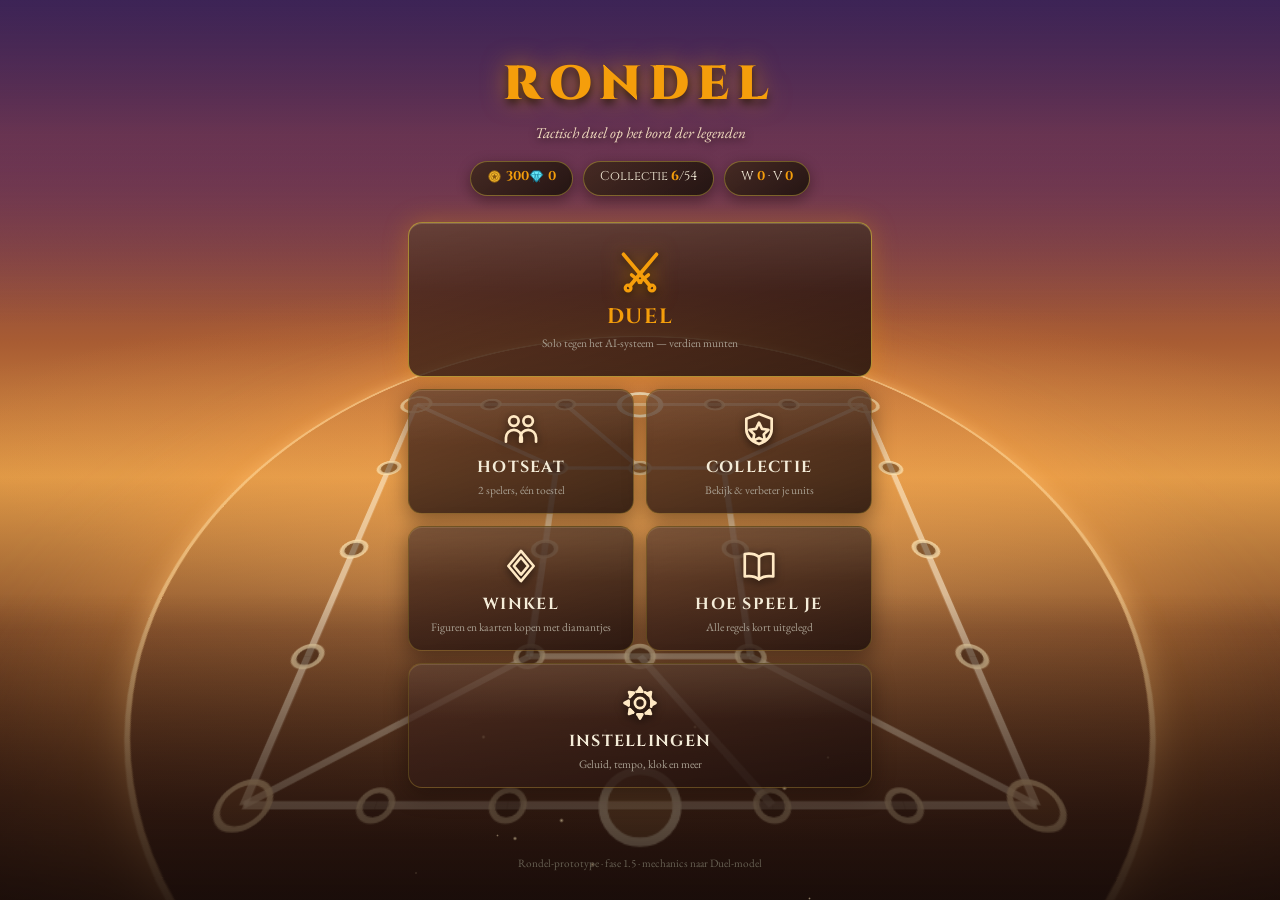
==== commit e55ccb33: "Vijf zeldzaamheden zoals in Duel: C, UC, R, EX en UX Duel kende vijf rangen, wij drie. Nu: basisvorm" ====
--- a/index.html
+++ b/index.html
@@ -776,7 +776,9 @@
   .deck-card .up { color: var(--gold); border: 1px solid rgba(245,158,11,0.4); border-radius: 4px; padding: 0 3px; margin-left: 3px; }
   .deck-card .rar { position: absolute; top: 2px; right: 4px; font-family: 'Cinzel', serif; font-size: 0.55rem; font-weight: 900; }
   .deck-card { position: relative; }
-  .rar-C { color: #9ca3af; } .rar-U { color: #38bdf8; } .rar-R { color: var(--gold); }
+  .rar-C { color: #9ca3af; } .rar-UC { color: #38bdf8; } .rar-R { color: var(--gold); }
+  .rar-EX { color: #f97316; text-shadow: 0 0 6px rgba(249,115,22,0.6); }
+  .rar-UX { background: linear-gradient(90deg,#f0abfc,#93c5fd,#86efac,#fde047); -webkit-background-clip: text; background-clip: text; color: transparent; }
 
   @keyframes fxRise { 0% { transform: translateY(0); opacity: .9; } 100% { transform: translateY(-16px); opacity: 0; } }
   @keyframes fxFlicker { 0%, 100% { opacity: .95; } 40% { opacity: .15; } 60% { opacity: .7; } }
@@ -1905,12 +1907,12 @@
 // ==========================================
 const RARITY = {
   squire:'C', scout:'C', apprentice:'C', skeleton:'C', boar:'C', imp:'C',
-  cleric:'U', archer:'U', runesmith:'U', ghoul:'U', lupine:'U', hellhound:'U',
-  commander:'R', weaver:'R', warden:'R', necromancer:'R', wyrmling:'R', pitlord:'R',
+  cleric:'UC', archer:'UC', runesmith:'UC', ghoul:'UC', lupine:'UC', hellhound:'UC',
+  commander:'EX', weaver:'R', warden:'R', necromancer:'R', wyrmling:'R', pitlord:'EX',
   // twaalf nieuwe ketens, elk common -> uncommon -> rare
   siren:'C', harpy:'C', shabti:'C', jaguarwarrior:'C', kappa:'C', domovoi:'C', frostwight:'C', gnome:'C', peri:'C', anansi:'C', puca:'C', lamassu:'C',
-  hydra:'U', roc:'U', sphinx:'U', ahuizotl:'U', tengu:'U', leshy:'U', jotun:'U', mountaintroll:'U', marid:'U', mamiwata:'U', cusidhe:'U', anzu:'U',
-  poseidon:'R', thunderbird:'R', anubis:'R', tezcatlipoca:'R', ryujin:'R', babayaga:'R', ymir:'R', mountainking:'R', ifrit:'R', shango:'R', morrigan:'R', tiamat:'R',
+  hydra:'UC', roc:'UC', sphinx:'UC', ahuizotl:'UC', tengu:'UC', leshy:'UC', jotun:'UC', mountaintroll:'UC', marid:'UC', mamiwata:'UC', cusidhe:'UC', anzu:'UC',
+  poseidon:'EX', thunderbird:'R', anubis:'EX', tezcatlipoca:'R', ryujin:'R', babayaga:'R', ymir:'EX', mountainking:'R', ifrit:'R', shango:'R', morrigan:'R', tiamat:'EX',
 };
 // ==========================================
 // EVOLUTIE (sessie 39) — 1-op-1 overgenomen uit Pokémon Duel
@@ -1999,7 +2001,16 @@
   { diamanten: 45,  munten: 1000 },   // ~10% extra
   { diamanten: 100, munten: 2000 },   // ~20% extra
 ];
-const PRICE = { C:4, U:8, R:16 };                 // figuren, in diamantjes
+// Vijf rangen zoals in Duel: C, UC, R, EX, UX. UX is bij ons de mega-vorm en
+// is niet te koop — die verdien je in het potje met een Megasteen.
+const RAR_INFO = {
+  C:  { naam:'Common',     rang:0, kleur:'#cbd5e1' },
+  UC: { naam:'Uncommon',   rang:1, kleur:'#7dd3fc' },
+  R:  { naam:'Rare',       rang:2, kleur:'#fbbf24' },
+  EX: { naam:'Extra Rare', rang:3, kleur:'#f97316' },
+  UX: { naam:'Ultra Rare', rang:4, kleur:'#f0abfc' },
+};
+const PRICE = { C:4, UC:8, R:16, EX:28 };          // figuren, in diamantjes
 const PLATE_PRIJS = { 1:3, 2:6, 3:10 };           // kaarten, naar hun kostenpunten
 // De drie kaarten waar je mee begint. Genoeg om meteen een geldig team te
 // bouwen (samen 3 van de 8 punten), de rest koop je.
@@ -2016,13 +2027,14 @@
 // ==========================================
 // BOOSTER-START (marker voor headless tests — niet verwijderen)
 const BOOSTER_COST = 6;                            // in diamantjes (= 150 munten)
-const BOOSTER_ODDS = [['C', 0.65], ['U', 0.27], ['R', 0.08]];
-const BOOSTER_REFUND = { C: 2, U: 5, R: 10 };
+const BOOSTER_ODDS = [['C', 0.62], ['UC', 0.26], ['R', 0.09], ['EX', 0.03]];
+const BOOSTER_REFUND = { C: 2, UC: 5, R: 10, EX: 18 };
 // Puur: rand01 = getal in [0,1) voor de rarity, pick01 = idem voor de unitkeuze.
 function rollBooster(rand01, pick01, owned, rarityMap) {
   let acc = 0, rar = 'C';
   for (const [r, p] of BOOSTER_ODDS) { acc += p; if (rand01 < acc) { rar = r; break; } }
   let pool = Object.keys(rarityMap).filter(k => rarityMap[k] === rar);
+  if (!pool.length) pool = Object.keys(rarityMap);   // deze lade bestaat (nog) niet
   // Alles van deze zeldzaamheid al in bezit? Dan liever iets nieuws uit een
   // andere lade dan gegarandeerd een duplicaat.
   const fresh = pool.filter(k => !owned[k]);
@@ -2829,7 +2841,7 @@
   const def = UNIT_DEFS[key], lvl = profile.owned[key], rar = RARITY[key];
   document.getElementById('detail-art').innerHTML = unitVisual(key, 'p1', 64);
   document.getElementById('detail-name').textContent = def.name;
-  document.getElementById('detail-sub').textContent = `${def.fac} · ${def.mp} MP · ${rar === 'C' ? 'Common' : rar === 'U' ? 'Uncommon' : 'Rare'} · Level ${lvl}`;
+  document.getElementById('detail-sub').textContent = `${def.fac} · ${def.mp} MP · ${RAR_INFO[rar].naam} · Level ${lvl}`;
   const slots = slotsAtLevel(key, lvl);
   renderDisk('disk-preview', slots, key);
   // Slot-samenvatting per kleur
@@ -2846,7 +2858,11 @@
   }).join('');
   const ab = UNIT_DEFS[key].ability;
   const abHtml = ab ? `<div class="ability-line"><span class="ability-tag">✦ ${ABILITIES[ab].name}</span> ${ABILITIES[ab].desc}</div>` : `<div class="ability-line" style="opacity:0.5">Geen ability</div>`;
-  document.getElementById('detail-slots').innerHTML = pills + abHtml;
+  // Een eindvorm heeft ook een mega-vorm: dat is z'n UX, alleen te bereiken met
+  // een Megasteen in een potje.
+  const mt = isEindvorm(key) ? MEGA_TEAM[megaTeamVan(key)] : null;
+  const megaHtml = mt ? `<div class="ability-line"><span class="ability-tag rar-UX">UX · Mega ${UNIT_DEFS[key].name}</span> via de Megasteen: +30 op z'n aanvallen, en ${mt.naam.toLowerCase()} — ${mt.uitleg}.</div>` : '';
+  document.getElementById('detail-slots').innerHTML = pills + abHtml + megaHtml;
   // De evolutieketen van deze unit, zodat je ziet waar hij vandaan komt en waar
   // hij naartoe kan. Wat je nog niet bezit staat grijs.
   const keten = evolutieKeten(key);
@@ -2919,9 +2935,8 @@
   // Wat je nog niet hebt eerst, en daarbinnen het goedkoopst eerst. Anders
   // staat een uncommon-evolutie boven de commons en ziet een beginner met tien
   // diamantjes vooral dingen die hij niet kan betalen en toch niet mag opstellen.
-  const RANG = { C:0, U:1, R:2 };
   const entries = Object.entries(UNIT_DEFS).sort(([a], [b]) =>
-    (profile.owned[a] ? 1 : 0) - (profile.owned[b] ? 1 : 0) || RANG[RARITY[a]] - RANG[RARITY[b]]);
+    (profile.owned[a] ? 1 : 0) - (profile.owned[b] ? 1 : 0) || RAR_INFO[RARITY[a]].rang - RAR_INFO[RARITY[b]].rang);
   for (const [key, def] of entries) {
     const owned = !!profile.owned[key]; const rar = RARITY[key]; const price = PRICE[rar];
     const c = document.createElement('div');
@@ -2991,14 +3006,14 @@
     chest.style.display = 'none'; res.style.display = '';
     // Stralenkrans in de kleur van de zeldzaamheid, dan pas het figuur erover
     const kleur = roll.duplicate ? '#94a3b8'
-      : (roll.rarity === 'R' ? '#fbbf24' : roll.rarity === 'U' ? '#7dd3fc' : '#cbd5e1');
+      : RAR_INFO[roll.rarity].kleur;
     const stralen = animOff() ? ''
       : `<div id="booster-stralen" style="--bsk:${kleur}">` +
         Array.from({ length: 12 }, (_, i) => `<i style="--a:${i * 30}deg; animation-delay:${i * 45}ms"></i>`).join('') +
         '</div>';
     document.getElementById('booster-art').innerHTML = stralen + unitVisual(roll.key, 'p1', 84);
     document.getElementById('booster-name').textContent = def.name;
-    const rarLabel = roll.rarity === 'C' ? 'Common' : roll.rarity === 'U' ? 'Uncommon' : 'Rare';
+    const rarLabel = RAR_INFO[roll.rarity].naam;
     document.getElementById('booster-sub').textContent = `${def.fac} · ${def.mp} MP · ${rarLabel}`;
     document.getElementById('booster-bonus').textContent = roll.duplicate
       ? `Had je al — +${roll.refund} diamantjes terug`
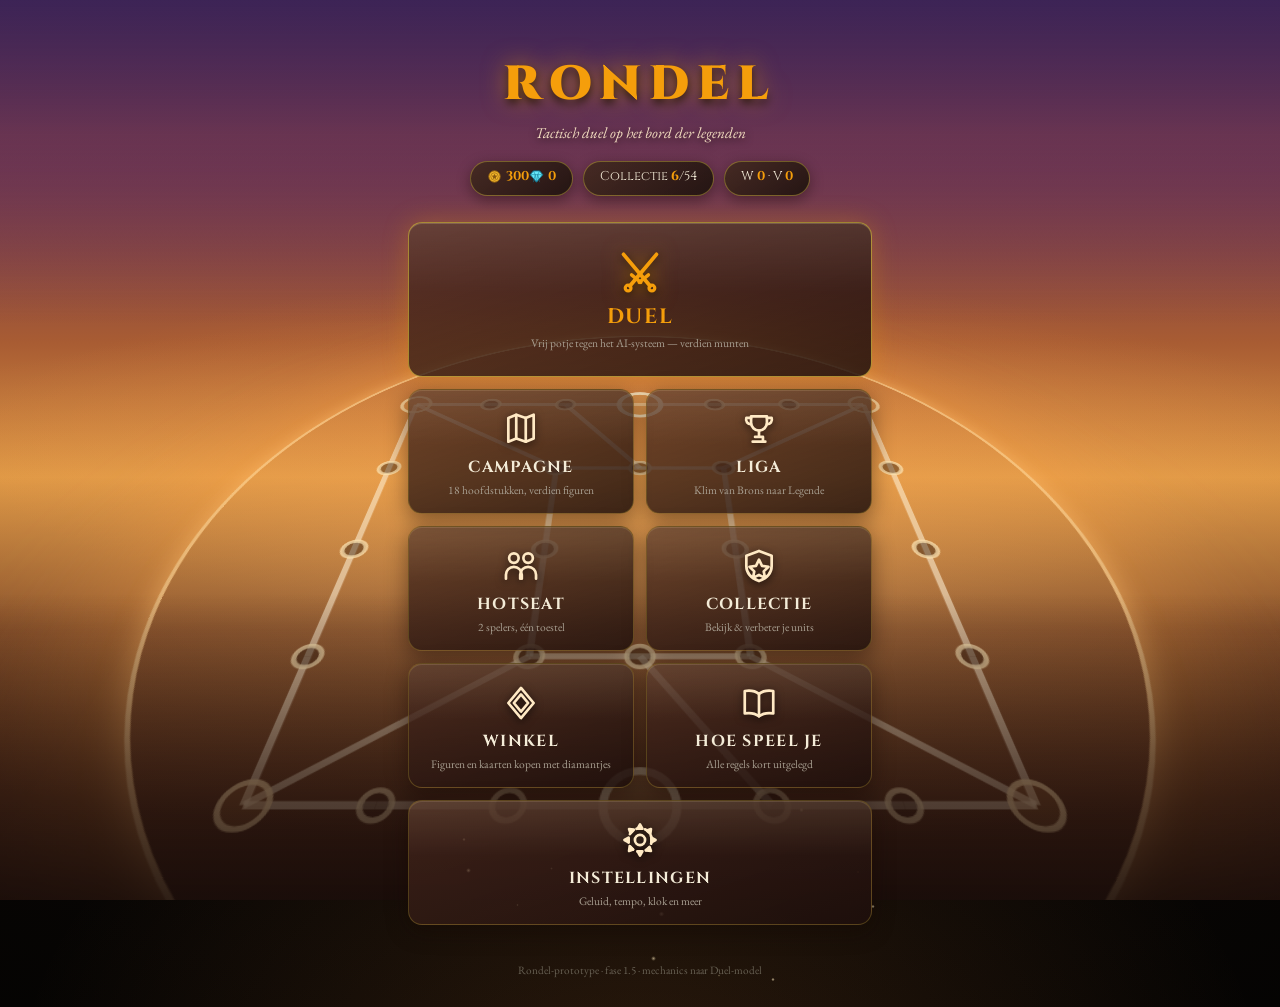
==== commit 8184d9c2: "Campagne en Liga Er was alleen een los potje tegen de AI. Nu is er iets om naartoe te werken, zoals " ====
--- a/index.html
+++ b/index.html
@@ -971,6 +971,50 @@
   .btn-back { background: linear-gradient(145deg, #2a201a, #14100d); border: 1px solid rgba(245,158,11,0.35); color: var(--gold); border-radius: 10px; padding: 8px 14px; font-family: 'Cinzel', serif; font-size: 0.85rem; cursor: pointer; }
   .subscreen-title { font-family: 'Cinzel', serif; font-weight: 700; font-size: 1.15rem; letter-spacing: 0.12em; color: var(--gold); }
   .subscreen-credits { margin-left: auto; font-family: 'Cinzel', serif; font-size: 0.85rem; color: var(--ink); display: flex; gap: 10px; align-items: center; }
+  /* ===== CAMPAGNE (sessie 45) ===== */
+  .camp-lijst { display: flex; flex-direction: column; gap: 10px; }
+  .camp-kaart { display: grid; grid-template-columns: 64px 1fr; grid-template-rows: auto auto; gap: 4px 10px; align-items: center;
+    padding: 10px 12px; border-radius: 14px; background: linear-gradient(160deg, #34222a, #1a1013); border: 1px solid rgba(253,224,71,0.18); }
+  .camp-kaart.klaar { border-color: rgba(134,239,172,0.45); box-shadow: 0 0 14px rgba(134,239,172,0.12); }
+  .camp-kaart.dicht { opacity: 0.45; }
+  .camp-art { grid-row: 1 / span 2; display: flex; justify-content: center; }
+  .camp-nr { font-size: 0.7rem; letter-spacing: 0.14em; text-transform: uppercase; color: #a8a29e; }
+  .camp-naam { font-family: 'Cinzel', serif; font-weight: 700; color: var(--gold); font-size: 1.05rem; }
+  .camp-prijs { font-size: 0.78rem; color: #e7d9c3; }
+  .camp-bollen { display: flex; gap: 8px; }
+  .camp-bol { width: 44px; height: 44px; border-radius: 50%; font-family: 'Cinzel', serif; font-weight: 900; font-size: 0.95rem;
+    border: 2px solid rgba(255,255,255,0.18); background: #1c1216; color: #78716c; cursor: pointer; }
+  .camp-bol.open { border-color: var(--gold); color: var(--gold); box-shadow: 0 0 12px var(--gold-glow); }
+  .camp-bol.gewonnen { background: linear-gradient(145deg, #16a34a, #14532d); border-color: #86efac; color: #fff; }
+  .camp-bol.baas { font-size: 1.15rem; }
+  .vooraf-team { display: grid; grid-template-columns: repeat(3, 1fr); gap: 8px; margin-top: 12px; }
+  .vooraf-fig { display: flex; flex-direction: column; align-items: center; font-size: 0.72rem; color: #e7d9c3; text-align: center; }
+  .res-figuur { display: flex; flex-direction: column; align-items: center; gap: 4px; margin-top: 10px; font-size: 0.95rem; }
+  .res-regel { margin-top: 6px; font-size: 0.9rem; }
+  .res-promotie { color: var(--gold); font-family: 'Cinzel', serif; font-weight: 900; }
+  /* ===== LIGA (sessie 45) ===== */
+  .liga-hart { display: flex; flex-direction: column; align-items: center; gap: 6px; padding: 18px 12px 20px; border-radius: 16px;
+    background: radial-gradient(ellipse at 50% 20%, rgba(255,200,120,0.14), transparent 70%), linear-gradient(160deg, #34222a, #1a1013);
+    border: 1px solid rgba(253,224,71,0.25); }
+  .liga-embleem svg { width: 96px; height: 108px; filter: drop-shadow(0 6px 14px rgba(0,0,0,0.7)); }
+  .liga-embleem path:first-child { stroke-width: 3; }
+  .liga-embleem .liga-embleem-ster { fill: rgba(255,255,255,0.9); }
+  .rang-0 path:first-child, .liga-dot.rang-0 { fill: #b45309; stroke: #fcd34d; background: #b45309; }
+  .rang-1 path:first-child, .liga-dot.rang-1 { fill: #94a3b8; stroke: #f1f5f9; background: #94a3b8; }
+  .rang-2 path:first-child, .liga-dot.rang-2 { fill: #eab308; stroke: #fef9c3; background: #eab308; }
+  .rang-3 path:first-child, .liga-dot.rang-3 { fill: #22d3ee; stroke: #cffafe; background: #22d3ee; }
+  .rang-4 path:first-child, .liga-dot.rang-4 { fill: #c026d3; stroke: #f5d0fe; background: #c026d3; }
+  .liga-naam { font-family: 'Cinzel', serif; font-weight: 900; font-size: 1.5rem; color: var(--gold); letter-spacing: 0.08em; }
+  .liga-sterren { display: flex; gap: 6px; font-size: 1.7rem; }
+  .liga-ster { color: #44403c; } .liga-ster.aan { color: #fde047; text-shadow: 0 0 10px rgba(253,224,71,0.7); }
+  .liga-legende { font-size: 0.9rem; color: #f5d0fe; }
+  .liga-doel { font-size: 0.85rem; color: #e7d9c3; text-align: center; }
+  .liga-zoek { width: 100%; max-width: 280px; margin-top: 8px; }
+  .liga-trap { display: flex; flex-direction: column-reverse; gap: 6px; }
+  .liga-trede { display: flex; align-items: center; gap: 10px; padding: 8px 12px; border-radius: 10px; background: rgba(255,255,255,0.03);
+    font-family: 'Cinzel', serif; color: #78716c; }
+  .liga-trede.gehaald { color: #d6d3d1; } .liga-trede.nu { color: var(--gold); background: rgba(253,224,71,0.08); border: 1px solid rgba(253,224,71,0.3); }
+  .liga-dot { display: block; width: 14px; height: 14px; border-radius: 50%; }
   /* Valuta: muntje of diamantje met het getal ernaast, overal hetzelfde blokje. */
   .cur { display: inline-flex; align-items: center; gap: 4px; white-space: nowrap; color: var(--gold); }
   .cur.diam { color: #67e8f9; }
@@ -1169,7 +1213,17 @@
           <path d="M20.6 2.8 L10 15.4 L6.7 19.3" stroke-width="2"/>
           <path d="M12.4 17.4 L7.6 13.5" stroke-width="1.8"/><circle cx="5.8" cy="20.4" r="1.5"/>
         </svg>
-        <div class="tname">DUEL</div><div class="tdesc">Solo tegen het AI-systeem — verdien munten</div></div>
+        <div class="tname">DUEL</div><div class="tdesc">Vrij potje tegen het AI-systeem — verdien munten</div></div>
+      <div class="home-tile" id="tile-campagne">
+        <svg class="ico" viewBox="0 0 24 24" fill="none" stroke="currentColor" stroke-width="1.7" stroke-linecap="round" stroke-linejoin="round">
+          <path d="M4 20 V5 l5 -2 6 2 5 -2 v15 l-5 2 -6 -2 Z"/><path d="M9 3 v15 M15 5 v15"/>
+        </svg>
+        <div class="tname">CAMPAGNE</div><div class="tdesc">18 hoofdstukken, verdien figuren</div></div>
+      <div class="home-tile" id="tile-liga">
+        <svg class="ico" viewBox="0 0 24 24" fill="none" stroke="currentColor" stroke-width="1.7" stroke-linecap="round" stroke-linejoin="round">
+          <path d="M7 4 h10 v4 a5 5 0 0 1 -10 0 Z"/><path d="M7 5 H4 a3 3 0 0 0 3 4 M17 5 h3 a3 3 0 0 1 -3 4"/><path d="M12 13 v4 M8 20 h8 M9.5 17 h5 v3"/>
+        </svg>
+        <div class="tname">LIGA</div><div class="tdesc">Klim van Brons naar Legende</div></div>
       <div class="home-tile" id="tile-hotseat">
         <svg class="ico" viewBox="0 0 24 24" fill="none" stroke="currentColor" stroke-width="1.7" stroke-linecap="round" stroke-linejoin="round">
           <circle cx="7.5" cy="7" r="3"/><path d="M2.5 20 v-2.5 a5 5 0 0 1 10 0 V20"/>
@@ -1217,6 +1271,39 @@
   </div>
 </div>
 
+<!-- ===== CAMPAGNE (sessie 45) ===== -->
+<div id="screen-campagne" class="screen">
+  <div class="subscreen">
+    <div class="subscreen-head">
+      <button class="btn-back" data-back="home">‹ Terug</button>
+      <div class="subscreen-title">CAMPAGNE</div>
+      <div class="subscreen-credits" id="camp-valuta"></div>
+    </div>
+    <div class="deck-sub">Versla elke factie in drie gevechten. Wie het hoofdstuk uitspeelt, krijgt z'n figuur.</div>
+    <div class="camp-lijst" id="camp-lijst"></div>
+  </div>
+</div>
+
+<!-- ===== LIGA (sessie 45) ===== -->
+<div id="screen-liga" class="screen">
+  <div class="subscreen">
+    <div class="subscreen-head">
+      <button class="btn-back" data-back="home">‹ Terug</button>
+      <div class="subscreen-title">LIGA</div>
+      <div class="subscreen-credits" id="liga-valuta"></div>
+    </div>
+    <div class="liga-hart">
+      <div class="liga-embleem" id="liga-embleem"><svg viewBox="0 0 64 72" aria-hidden="true"><path d="M32 3 L60 14 V36 C60 52 48 64 32 69 C16 64 4 52 4 36 V14 Z"/><path class="liga-embleem-ster" d="M32 20 l4.4 9 9.9 1.4 -7.2 7 1.7 9.8 -8.8 -4.6 -8.8 4.6 1.7 -9.8 -7.2 -7 9.9 -1.4 Z"/></svg></div>
+      <div class="liga-naam" id="liga-naam"></div>
+      <div class="liga-sterren" id="liga-sterren"></div>
+      <div class="liga-doel" id="liga-doel"></div>
+      <button class="btn primary liga-zoek" id="btn-liga-zoek">Zoek tegenstander</button>
+    </div>
+    <div class="deck-sub">Winnen levert een ster op, verliezen kost er een — maar onder de bodem van je rang zak je nooit.</div>
+    <div class="liga-trap" id="liga-trap"></div>
+  </div>
+</div>
+
 <!-- ===== WINKEL ===== -->
 <div id="screen-store" class="screen">
   <div class="subscreen">
@@ -1296,7 +1383,19 @@
     <div class="result-title win" id="result-title">OVERWINNING</div>
     <div class="result-reason" id="result-reason"></div>
     <div class="result-reward" id="result-reward"></div>
-    <button class="btn primary" id="btn-result-menu" style="width:100%; margin-top:18px;">Terug naar het menu</button>
+    <button class="btn primary" id="btn-result-verder" style="width:100%; margin-top:18px; display:none;"></button>
+    <button class="btn" id="btn-result-menu" style="width:100%; margin-top:10px;">Terug naar het menu</button>
+  </div>
+</div>
+
+<!-- ===== CAMPAGNE: WIE STAAT ER TEGENOVER JE ===== -->
+<div id="vooraf-overlay" class="overlay">
+  <div class="result-panel">
+    <div class="evo-kop" id="vooraf-titel"></div>
+    <div class="result-reason" id="vooraf-sub"></div>
+    <div class="vooraf-team" id="vooraf-team"></div>
+    <button class="btn primary" id="btn-vooraf-start" style="width:100%; margin-top:16px;">Kies je team</button>
+    <button class="btn" id="btn-vooraf-terug" style="width:100%; margin-top:10px;">Terug</button>
   </div>
 </div>
 
@@ -2089,6 +2188,7 @@
   return { munten: 300, diamanten: 0,
            owned: { squire:1, scout:1, apprentice:1, skeleton:1, boar:1, imp:1 },
            ownedPlates, stats: { wins:0, losses:0 }, settings: freshSettings(),
+           campagne: {}, liga: freshLiga(),
            decks: Array(DECK_SLOTS).fill(null) };
 }
 // Opgeslagen teams valideren: units die je niet (meer) bezit vallen weg, en een
@@ -2139,6 +2239,9 @@
   if (typeof p.diamanten !== 'number') p.diamanten = 0;
   if (!p.ownedPlates || typeof p.ownedPlates !== 'object') p.ownedPlates = {};
   for (const k of STARTER_PLATES) p.ownedPlates[k] = 1;   // altijd een speelbaar deck
+  // Sessie 45: voortgang in de campagne en je plek in de Liga
+  if (!p.campagne || typeof p.campagne !== 'object') p.campagne = {};
+  if (!p.liga || typeof p.liga.plek !== 'number') p.liga = freshLiga();
   return p;
 }
 function loadProfile() {
@@ -2627,7 +2730,17 @@
   normaal:   { ketens: 1, level: 3 },   // één stap: common -> uncommon
   moeilijk:  { ketens: 2, level: 4 },   // hele keten: tot en met de rare
 };
+// Het potje dat je gaat spelen, als het uit de campagne of de Liga komt. Staat
+// er niets, dan is het een vrij Duel-potje op de moeilijkheid uit Instellingen.
+let volgendePotje = null;
 function aiDeck() {
+  const t = volgendePotje && volgendePotje.tegenstander;
+  if (t) {
+    const evos = {};
+    for (const k of t.units) { let stap = k;
+      for (let i = 0; i < t.ketens; i++) { const e = evolutieVan(stap); if (!e) break; evos[stap] = e; stap = e; } }
+    return { units: [...t.units], plates: [...t.plates], evos, level: t.level };
+  }
   const d = AI_DECKS[S('difficulty')] || AI_DECKS.normaal;
   const keys = Object.keys(UNIT_DEFS);
   // Alleen basisvormen — dezelfde regel als voor jou. Sinds sessie 41 zijn er
@@ -2748,6 +2861,8 @@
     state.plates.p2 = foe.plates;
   }
   state.plates.p1 = [...p1Deck.plates];
+  state.context = currentMode !== 'solo' ? 'hotseat' : (volgendePotje ? volgendePotje.soort : 'duel');
+  state.aiGedrag = volgendePotje && volgendePotje.tegenstander ? volgendePotje.tegenstander.gedrag : null;
   showScreen('game');
   const cEl = document.getElementById('turn-clock');
   if (cEl) { cEl.textContent = state.clock ? '⏱ ' + fmtClock(state.clock.p1) : '⏱ —'; cEl.style.color = ''; }
@@ -2799,7 +2914,11 @@
   document.getElementById('result-title').textContent = state.mode === 'solo' ? (won ? 'OVERWINNING' : 'VERSLAGEN') : (won ? 'SPELER 1 WINT' : 'SPELER 2 WINT');
   document.getElementById('result-title').className = 'result-title ' + (state.mode !== 'solo' || won ? 'win' : 'lose');
   document.getElementById('result-reason').textContent = msg;
-  document.getElementById('result-reward').innerHTML = state.mode === 'solo' ? `+${gain} ${muntIcon(14)} munten` : '';
+  let beloning = state.mode === 'solo' ? `+${gain} ${muntIcon(14)} munten` : '';
+  const extra = state.mode === 'solo' ? verwerkUitslag(won) : null;
+  if (extra) beloning += extra.html;
+  document.getElementById('result-reward').innerHTML = beloning;
+  zetResultaatKnoppen(extra);
   renderAll();
   // Het eindscherm komt met een tel vertraging, zodat je de laatste zet nog
   // ziet. Ben je intussen naar het menu gelopen, dan hoort het er niet meer
@@ -3177,6 +3296,9 @@
     '<b>Gif</b> verzwakt je aanvallen, <b>zwaar gif</b> nog meer. <b>Brand</b> verzwakt alles én maakt je kleinste aanval een mis. <b>Verlamming</b> maakt je kleinste aanval een mis.',
     '<b>Verwarring</b> laat de schijf één vakje verspringen. <b>Slaap</b> houdt je stil tot een bondgenoot naast je staat. <b>Bevroren</b> laat je wel lopen maar niet aanvallen, en gaat na één gevecht vanzelf weg.',
     'Genezen doe je met de <b>Cleanse</b>-plate, via het Healing Center, of met een ability.' ]},
+  { h:'Campagne en Liga', p:[
+    'In de <b>Campagne</b> versla je de achttien facties een voor een, elk in drie gevechten. Het derde is een baasgevecht met de hele keten tot en met de eindvorm. Wie een hoofdstuk uitspeelt krijgt de basisvorm van die factie als figuur. Vooraf zie je wie er tegenover je staat.',
+    'In de <b>Liga</b> klim je van Brons via Zilver, Goud en Platina naar Legende. Winnen levert een ster op, drie sterren is een divisie omhoog. Verliezen kost een ster, maar onder de bodem van je rang zak je nooit. Hoe hoger je staat, hoe sterker je tegenstander — en de eerste keer in een nieuwe rang levert diamantjes op.' ]},
   { h:'Mega-evolutie', p:[
     'Met de kaart <b>Megasteen</b> in je deck kan één <b>eindvorm</b> op het veld megaën — maar <b>één keer per potje</b>.',
     'Een mega blijft <b>7 beurten</b> gemegad (je ziet een roze ring en een M met het aantal beurten). Z\'n aanvallen worden 30 sterker, z\'n paarse vakken krijgen een ster erbij en één mis-vak wordt een blok.',
@@ -5734,6 +5856,111 @@
 }
 
 // ==========================================
+// CAMPAGNE EN LIGA (sessie 45)
+// Tot nu toe was er alleen een los potje tegen de AI. Duel had daarnaast een
+// verhaallijn met steeds sterkere tegenstanders waar je figuren mee verdiende,
+// en een Liga met rangen om te beklimmen. Alles hieronder is pure rekenlogica
+// (geen scherm, geen profiel-schrijven), zodat de tests het los kunnen draaien.
+// ==========================================
+// CAMPAGNE-START (marker voor headless tests — niet verwijderen)
+
+// Vaste willekeur per gevecht: de vooruitblik moet precies het team tonen dat
+// je daarna tegenkomt, en opnieuw spelen geeft hetzelfde team.
+function zaadRng(zaad) {
+  let t = zaad >>> 0;
+  return () => { t += 0x6D2B79F5; let r = Math.imul(t ^ (t >>> 15), 1 | t);
+    r ^= r + Math.imul(r ^ (r >>> 7), 61 | r); return ((r ^ (r >>> 14)) >>> 0) / 4294967296; };
+}
+// Achttien hoofdstukken, één per factie, van makkelijk naar zwaar. Eerst de
+// facties waarvan een nieuwe speler de basisvorm NOG NIET heeft: dan verdien
+// je vanaf hoofdstuk 1 een figuur, zoals in de Duel-campagne. Daarna de zes
+// waar je mee begint, en als laatste de facties met een EX-god als eindvorm.
+const CAMPAGNE = ['Stormhoogte','Bamboewoud','Diepe Woud','Berghart','Woestijnwind','Savanne',
+  'Nevelheuvels','Zonnetempel','Wildernis','Halfgoden','Smidse','Dodenrijk',
+  'Hemelhal','Vuurdiepte','Zandrijk','Zeediepte','IJsvlakte','Sterrenhof'];
+const GEVECHTEN_PER_HOOFDSTUK = 3;
+function basisVanFactie(fac) {
+  return Object.keys(UNIT_DEFS).find(k => UNIT_DEFS[k].fac === fac && isBasisvorm(k));
+}
+const GEDRAG_TREDEN = ['makkelijk', 'normaal', 'moeilijk'];
+// Het vijandelijke team van hoofdstuk h, gevecht g (beide vanaf 0).
+function campagneGevecht(h, g) {
+  const fac = CAMPAGNE[h], kern = basisVanFactie(fac);
+  const rng = zaadRng(1000 + h * 10 + g);
+  const rest = Object.keys(UNIT_DEFS).filter(k => isBasisvorm(k) && k !== kern);
+  const anderen = [];
+  while (anderen.length < 5) { const k = rest[Math.floor(rng() * rest.length)]; if (!anderen.includes(k)) anderen.push(k); }
+  const stap = h * GEVECHTEN_PER_HOOFDSTUK + g;             // 0 .. 53
+  const level = Math.min(4, 1 + Math.floor(stap / 13));
+  const ketens = g;                                          // 0, 1, en de baas de hele keten
+  const trede = (h < 5 ? 0 : h < 12 ? 1 : 2) + (g === 2 ? 1 : 0);
+  const gedrag = GEDRAG_TREDEN[Math.min(2, trede)];
+  const plates = g === 2 && h >= 12 ? ['megasteen', 'xattack', 'fullheal'] : ['xattack', 'fullheal', 'respin'];
+  return { naam: fac, kern, units: [kern, ...anderen], level, ketens, gedrag, plates, baas: g === 2 };
+}
+function campagneOpen(voortgang, h, g) {
+  const gedaan = n => (voortgang && voortgang[CAMPAGNE[n]]) || 0;
+  if (h > 0 && gedaan(h - 1) < GEVECHTEN_PER_HOOFDSTUK) return false;
+  return g <= gedaan(h);
+}
+// Beloning bij de EERSTE winst van dit gevecht. Het hoofdstuk afmaken levert de
+// basisvorm van de factie op, of diamantjes als je hem al had.
+function campagneBeloning(h, g, bezit) {
+  const b = { diamanten: 2 + Math.floor(h / 3), figuur: null };
+  if (g === GEVECHTEN_PER_HOOFDSTUK - 1) {
+    const kern = basisVanFactie(CAMPAGNE[h]);
+    if (bezit && bezit[kern]) b.diamanten += PRICE.C; else b.figuur = kern;
+  }
+  return b;
+}
+
+// Liga: vier rangen met drie divisies (III, II, I) en daarboven Legende.
+// Een plek is één getal: 0 = Brons III ... 11 = Platina I, 12 = Legende.
+const LIGA_RANGEN = ['Brons', 'Zilver', 'Goud', 'Platina', 'Legende'];
+const LIGA_STERREN = 3;
+const LIGA_TOP = 12;
+const LIGA_PROMOTIE = { 1: 10, 2: 20, 3: 30, 4: 50 };   // diamantjes, eerste keer een nieuwe rang
+function ligaRang(plek) { return Math.min(4, Math.floor(plek / 3)); }
+function ligaNaam(plek) {
+  if (plek >= LIGA_TOP) return 'Legende';
+  return `${LIGA_RANGEN[ligaRang(plek)]} ${['III', 'II', 'I'][plek % 3]}`;
+}
+function freshLiga() { return { plek: 0, sterren: 0, hoogste: 0 }; }
+// Winst: een ster erbij, bij drie een divisie omhoog. Verlies: een ster eraf,
+// maar nooit onder de bodem van je huidige rang — Brons blijft Brons.
+function ligaNaUitslag(liga, gewonnen) {
+  const l = { ...liga }, oudeRang = ligaRang(l.plek);
+  if (gewonnen) {
+    if (l.plek >= LIGA_TOP) l.sterren++;
+    else if (++l.sterren >= LIGA_STERREN) { l.plek++; l.sterren = 0; }
+  } else if (l.sterren > 0) {
+    l.sterren--;
+  } else {
+    const bodem = l.plek >= LIGA_TOP ? LIGA_TOP : oudeRang * 3;
+    if (l.plek > bodem) { l.plek--; l.sterren = LIGA_STERREN - 1; }
+  }
+  const nieuweRang = ligaRang(l.plek);
+  const beloning = nieuweRang > ligaRang(liga.hoogste || 0) ? LIGA_PROMOTIE[nieuweRang] || 0 : 0;
+  l.hoogste = Math.max(liga.hoogste || 0, l.plek);
+  return { liga: l, promotie: nieuweRang > oudeRang, beloning };
+}
+// Hoe sterk speelt de tegenstander op deze plek?
+function ligaTegenstander(plek, rng) {
+  const r = ligaRang(plek);
+  const basis = Object.keys(UNIT_DEFS).filter(isBasisvorm), units = [];
+  while (units.length < 6) { const k = basis[Math.floor(rng() * basis.length)]; if (!units.includes(k)) units.push(k); }
+  const trap = [
+    { level:1, ketens:0, gedrag:'makkelijk', plates:['fullheal','respin','xdefend'] },
+    { level:2, ketens:1, gedrag:'normaal',   plates:['xattack','fullheal','respin'] },
+    { level:3, ketens:2, gedrag:'normaal',   plates:['xattack','dazzle','fullheal'] },
+    { level:4, ketens:2, gedrag:'moeilijk',  plates:['xattack','focus','dazzle'] },
+    { level:4, ketens:2, gedrag:'moeilijk',  plates:['megasteen','xattack','focus'] },
+  ][r];
+  return { naam: ligaNaam(plek), units, ...trap };
+}
+// CAMPAGNE-END (marker voor headless tests — niet verwijderen)
+
+// ==========================================
 // MEGA-EVOLUTIE (sessie 44) — de regels uit Duel (Serebii, mechanics.shtml):
 //  - "you'll receive a special plate to Mega Evolve the Pokémon"
 //  - "it will remain Mega Evolved for 7 turns"
@@ -5971,8 +6198,114 @@
 document.getElementById('btn-deck-start').addEventListener('click', onDeckConfirm);
 document.getElementById('btn-deck-back').addEventListener('click', goHome);
 // Home-tegels & subschermen
-document.getElementById('tile-solo').addEventListener('click', () => startMatchFlow('solo'));
-document.getElementById('tile-hotseat').addEventListener('click', () => startMatchFlow('hotseat'));
+
+// ===== Campagne en Liga: schermen en uitslagen (sessie 45) =====
+function speelCampagne(h, g) {
+  const t = campagneGevecht(h, g);
+  volgendePotje = { soort:'campagne', h, g, tegenstander:t };
+  startMatchFlow('solo');
+}
+function speelLiga() {
+  const t = ligaTegenstander(profile.liga.plek, zaadRng(Date.now() & 0xffffffff));
+  volgendePotje = { soort:'liga', tegenstander:t };
+  startMatchFlow('solo');
+}
+// Wat levert deze uitslag op, buiten de munten? Geeft html voor het
+// resultaatscherm terug, en zet het vervolg klaar.
+function verwerkUitslag(won) {
+  const pot = volgendePotje; if (!pot) return null;
+  let html = '';
+  if (pot.soort === 'campagne') {
+    const fac = CAMPAGNE[pot.h], gedaan = profile.campagne[fac] || 0;
+    if (won && pot.g >= gedaan) {                // eerste keer gewonnen
+      profile.campagne[fac] = pot.g + 1;
+      const b = campagneBeloning(pot.h, pot.g, profile.owned);
+      profile.diamanten += b.diamanten;
+      html += ` · +${b.diamanten} ${diamantIcon(14)}`;
+      if (b.figuur) { profile.owned[b.figuur] = 1; html += `<div class="res-figuur">${unitVisual(b.figuur, 'p1', 64)}<b>${UNIT_DEFS[b.figuur].name}</b> sluit zich bij je aan!</div>`; }
+      if (pot.g === GEVECHTEN_PER_HOOFDSTUK - 1) html += `<div class="res-regel">Hoofdstuk ${pot.h + 1} — ${fac} — voltooid</div>`;
+    } else if (won) html += `<div class="res-regel">Al eerder gewonnen — geen extra beloning</div>`;
+    // wat is het volgende gevecht?
+    let vh = pot.h, vg = pot.g + (won ? 1 : 0);
+    if (vg >= GEVECHTEN_PER_HOOFDSTUK) { vh++; vg = 0; }
+    pot.vervolg = vh < CAMPAGNE.length && campagneOpen(profile.campagne, vh, vg) ? () => speelCampagne(vh, vg) : null;
+    pot.vervolgTekst = won ? 'Volgend gevecht' : 'Opnieuw proberen';
+    pot.terugTekst = 'Naar de campagne';
+  } else if (pot.soort === 'liga') {
+    const r = ligaNaUitslag(profile.liga, won);
+    profile.liga = r.liga;
+    html += `<div class="res-regel">${won ? '★ Ster erbij' : (r.liga.sterren < (pot.voorSterren ?? 99) ? '☆ Ster kwijt' : 'Geen ster verloren')} — ${ligaNaam(r.liga.plek)}</div>`;
+    if (r.promotie) html += `<div class="res-regel res-promotie">Promotie naar ${LIGA_RANGEN[ligaRang(r.liga.plek)]}!</div>`;
+    if (r.beloning) { profile.diamanten += r.beloning; html += `<div class="res-regel">Eerste keer ${LIGA_RANGEN[ligaRang(r.liga.plek)]}: +${r.beloning} ${diamantIcon(14)}</div>`; }
+    pot.vervolg = speelLiga; pot.vervolgTekst = 'Nog een potje'; pot.terugTekst = 'Naar de Liga';
+  }
+  saveProfile();
+  return { html };
+}
+function zetResultaatKnoppen(extra) {
+  const verder = document.getElementById('btn-result-verder'), menu = document.getElementById('btn-result-menu');
+  const pot = volgendePotje;
+  if (extra && pot && pot.vervolg) { verder.style.display = ''; verder.textContent = pot.vervolgTekst; }
+  else verder.style.display = 'none';
+  menu.textContent = (pot && pot.terugTekst) || 'Terug naar het menu';
+}
+
+function renderCampagne() {
+  document.getElementById('camp-valuta').innerHTML = beideValuta();
+  const lijst = document.getElementById('camp-lijst'); lijst.innerHTML = '';
+  CAMPAGNE.forEach((fac, h) => {
+    const gedaan = profile.campagne[fac] || 0, open = campagneOpen(profile.campagne, h, 0);
+    const kern = basisVanFactie(fac);
+    const kaart = document.createElement('div');
+    kaart.className = 'camp-kaart' + (open ? '' : ' dicht') + (gedaan >= GEVECHTEN_PER_HOOFDSTUK ? ' klaar' : '');
+    const bollen = Array.from({ length: GEVECHTEN_PER_HOOFDSTUK }, (_, g) => {
+      const st = g < gedaan ? 'gewonnen' : campagneOpen(profile.campagne, h, g) ? 'open' : 'dicht';
+      return `<button class="camp-bol ${st}${g === 2 ? ' baas' : ''}" data-g="${g}" aria-label="Gevecht ${g + 1}">${g === 2 ? '♛' : g + 1}</button>`;
+    }).join('');
+    kaart.innerHTML = `<div class="camp-art">${unitVisual(kern, 'p2', 58)}</div>
+      <div class="camp-tekst"><div class="camp-nr">Hoofdstuk ${h + 1}</div><div class="camp-naam">${fac}</div>
+      <div class="camp-prijs">${open ? `Uitspelen: ${profile.owned[kern] ? `+${PRICE.C} diamantjes` : UNIT_DEFS[kern].name + ' sluit zich aan'}` : 'Speel eerst het vorige hoofdstuk uit'}</div></div>
+      <div class="camp-bollen">${bollen}</div>`;
+    kaart.querySelectorAll('.camp-bol').forEach(b => b.addEventListener('click', () => {
+      const g = +b.dataset.g;
+      if (!campagneOpen(profile.campagne, h, g)) { sfx('denied'); toast('Win eerst het gevecht ervoor'); return; }
+      sfx('select'); toonCampagneVooraf(h, g);
+    }));
+    lijst.appendChild(kaart);
+  });
+}
+// Vooraf zien tegen wie je gaat: het team van de tegenstander.
+function toonCampagneVooraf(h, g) {
+  const t = campagneGevecht(h, g);
+  const ov = document.getElementById('vooraf-overlay');
+  document.getElementById('vooraf-titel').textContent = `${t.naam} — ${t.baas ? 'Baasgevecht' : 'Gevecht ' + (g + 1)}`;
+  document.getElementById('vooraf-sub').textContent = `Level ${t.level} · ${t.ketens ? (t.ketens === 2 ? 'hele keten eronder' : 'één evolutie eronder') : 'geen evoluties'} · speelt ${t.gedrag}`;
+  document.getElementById('vooraf-team').innerHTML = t.units.map(k => `<div class="vooraf-fig">${unitVisual(k, 'p2', 46)}<span>${UNIT_DEFS[k].name}</span></div>`).join('');
+  document.getElementById('btn-vooraf-start').onclick = () => { ov.classList.remove('active'); speelCampagne(h, g); };
+  ov.classList.add('active');
+}
+
+function renderLiga() {
+  document.getElementById('liga-valuta').innerHTML = beideValuta();
+  const l = profile.liga, rang = ligaRang(l.plek);
+  document.getElementById('liga-embleem').className = 'liga-embleem rang-' + rang;
+  document.getElementById('liga-naam').textContent = ligaNaam(l.plek);
+  document.getElementById('liga-sterren').innerHTML = l.plek >= LIGA_TOP
+    ? `<span class="liga-legende">${l.sterren} overwinningen als Legende</span>`
+    : Array.from({ length: LIGA_STERREN }, (_, i) => `<span class="liga-ster${i < l.sterren ? ' aan' : ''}">★</span>`).join('');
+  const volgende = rang + 1 <= 4 && ligaRang(l.hoogste) < rang + 1 ? LIGA_PROMOTIE[rang + 1] : 0;
+  document.getElementById('liga-doel').textContent = l.plek >= LIGA_TOP ? 'Je staat aan de top.'
+    : `Volgende: ${ligaNaam(Math.min(LIGA_TOP, (Math.floor(l.plek / 3) + 1) * 3))}` + (volgende ? ` — beloning ${volgende} diamantjes` : '');
+  document.getElementById('liga-trap').innerHTML = LIGA_RANGEN.map((n, i) =>
+    `<div class="liga-trede${i === rang ? ' nu' : ''}${i < rang ? ' gehaald' : ''}"><i class="liga-dot rang-${i}"></i>${n}</div>`).join('');
+}
+document.getElementById('btn-liga-zoek').addEventListener('click', () => { sfx('select'); speelLiga(); });
+document.getElementById('btn-vooraf-terug').addEventListener('click', () => document.getElementById('vooraf-overlay').classList.remove('active'));
+
+document.getElementById('tile-solo').addEventListener('click', () => { volgendePotje = null; startMatchFlow('solo'); });
+document.getElementById('tile-hotseat').addEventListener('click', () => { volgendePotje = null; startMatchFlow('hotseat'); });
+document.getElementById('tile-campagne').addEventListener('click', () => { renderCampagne(); showScreen('campagne'); });
+document.getElementById('tile-liga').addEventListener('click', () => { renderLiga(); showScreen('liga'); });
 document.getElementById('tile-collection').addEventListener('click', () => { renderCollection(); showScreen('collection'); });
 document.getElementById('tile-store').addEventListener('click', () => { renderStore(); showScreen('store'); });
 document.getElementById('tile-settings').addEventListener('click', () => { renderSettings(); showScreen('settings'); });
@@ -5990,7 +6323,17 @@
 for (const b of document.querySelectorAll('.btn-back')) b.addEventListener('click', () => { renderHome(); showScreen(b.dataset.back); });
 document.getElementById('btn-detail-close').addEventListener('click', () => document.getElementById('detail-overlay').classList.remove('active'));
 document.getElementById('btn-detail-upgrade').addEventListener('click', doUpgrade);
-document.getElementById('btn-result-menu').addEventListener('click', goHome);
+document.getElementById('btn-result-menu').addEventListener('click', () => {
+  const soort = volgendePotje && volgendePotje.soort;
+  goHome();
+  if (soort === 'campagne') { renderCampagne(); showScreen('campagne'); }
+  else if (soort === 'liga') { renderLiga(); showScreen('liga'); }
+});
+document.getElementById('btn-result-verder').addEventListener('click', () => {
+  const vervolg = volgendePotje && volgendePotje.vervolg;
+  document.getElementById('result-overlay').classList.remove('active');
+  if (vervolg) vervolg();
+});
 document.getElementById('btn-info-close').addEventListener('click', () => document.getElementById('info-overlay').classList.remove('active'));
 document.getElementById('booster-card').addEventListener('click', openBooster);
 document.getElementById('btn-booster-close').addEventListener('click', () => document.getElementById('booster-overlay').classList.remove('active'));
@@ -6011,7 +6354,7 @@
   normaal:   { jitter: 5,  slip: 0.08, horizon: 3, keeper: 1.0, abilityWeight: 1.0, advance: 1.0,  think: 800 },
   moeilijk:  { jitter: 2,  slip: 0,    horizon: 4, keeper: 1.3, abilityWeight: 1.4, advance: 1.3,  think: 650 },
 };
-function aiCfg() { return AI_LEVELS[S('difficulty')] || AI_LEVELS.normaal; }
+function aiCfg() { return AI_LEVELS[(state && state.aiGedrag) || S('difficulty')] || AI_LEVELS.normaal; }
 
 function distTo(start, goalKey) {
   if (start === goalKey) return 0;
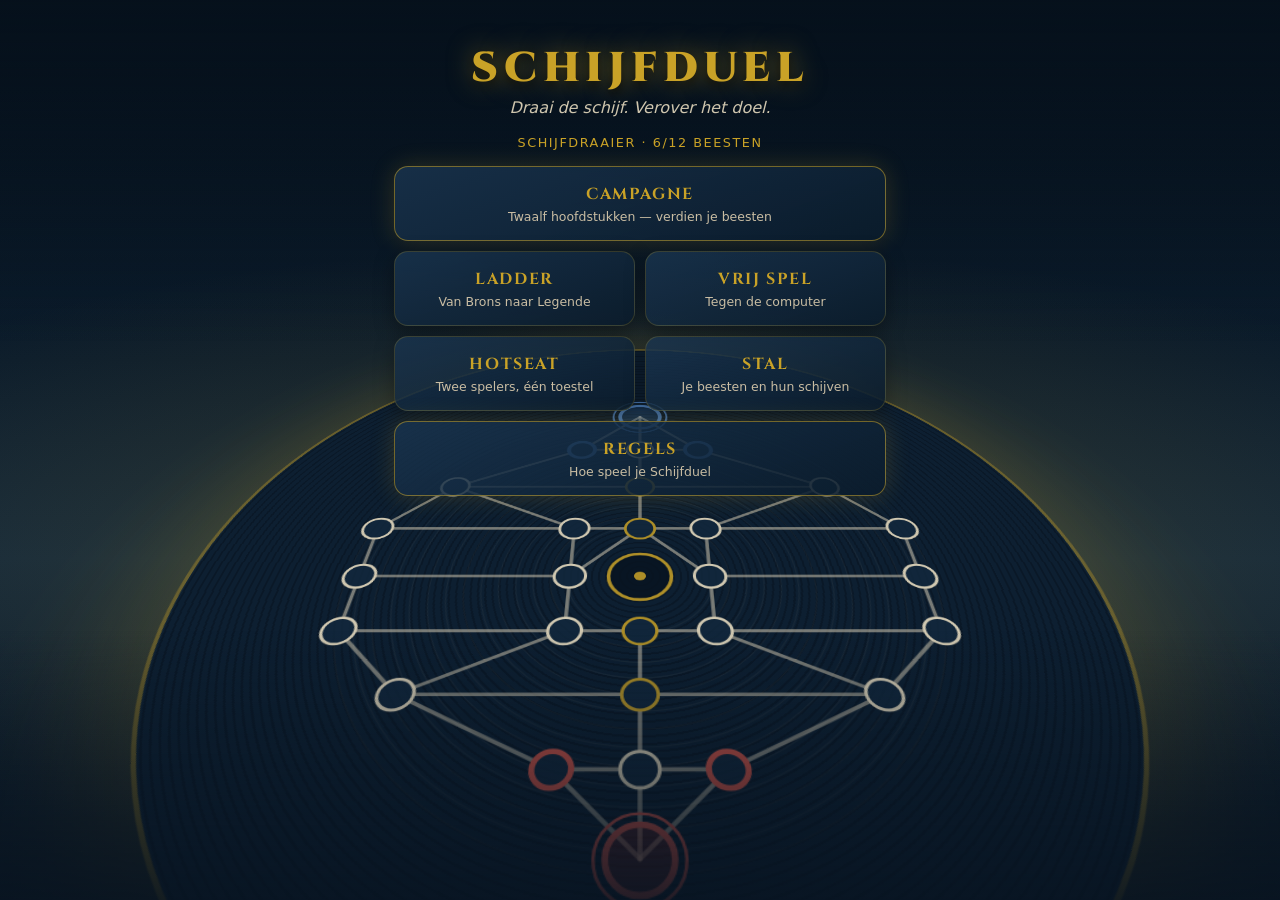
==== commit 08a2a53b: "Schijfduel is nu het spel: scherm, campagne, ladder, en de site verwijst ernaar Het speelbare proto " ====
--- a/index.html
+++ b/index.html
@@ -2,6600 +2,21 @@
 <html lang="nl">
 <head>
 <meta charset="UTF-8">
-<meta name="viewport" content="width=device-width, initial-scale=1.0, user-scalable=no">
-<title>Rondel</title><!-- v21: status-fx + particles -->
-<meta name="theme-color" content="#0a0806">
+<meta name="viewport" content="width=device-width, initial-scale=1">
+<meta name="theme-color" content="#0B1C2C">
+<title>Schijfduel</title>
 <link rel="manifest" href="manifest.webmanifest">
-<link rel="apple-touch-icon" href="icon-192.png">
-<link rel="preconnect" href="https://fonts.googleapis.com">
-<link rel="preconnect" href="https://fonts.gstatic.com" crossorigin>
-<link href="https://fonts.googleapis.com/css2?family=Cinzel:wght@500;700;900&family=EB+Garamond:ital,wght@0,400;0,600;1,400&display=swap" rel="stylesheet">
-<style>
-  :root { --bg: #050403; --ink: #f4ecd8; --p1: #3b82f6; --p1-glow: rgba(59, 130, 246, 0.6); --p2: #ef4444; --p2-glow: rgba(239, 68, 68, 0.6); --gold: #f59e0b; --gold-glow: rgba(245, 158, 11, 0.6); }
-  * { box-sizing: border-box; -webkit-tap-highlight-color: transparent; }
-  html, body { margin: 0; padding: 0; background: var(--bg); color: var(--ink); font-family: 'EB Garamond', Georgia, serif; overscroll-behavior: none; user-select: none; min-height: 100vh; }
-  /* Op een breed scherm staat het spel in een telefoonkolom. Zonder achtergrond
-     zweeft het in een zwart gat; met een warme gloed staat het op een tafel. */
-  @media (min-width: 720px) {
-    body { background:
-      radial-gradient(ellipse 40% 55% at 50% 50%, rgba(146,64,14,0.30), transparent 68%),
-      radial-gradient(ellipse 70% 60% at 50% 108%, rgba(251,146,60,0.14), transparent 70%),
-      radial-gradient(ellipse 90% 80% at 50% 40%, #17110e 0%, #0a0705 55%, #040302 100%); }
-    .game { box-shadow: 0 0 60px 20px rgba(0,0,0,0.55); }
-  }
-  /* Het spelscherm vult precies de hoogte van het toestel; het bord krimpt mee
-     zodat je nooit hoeft te scrollen tijdens een potje. */
-  .game { max-width: 500px; margin: 0 auto; padding: 8px 6px; display: flex; flex-direction: column; gap: 8px;
-    height: 100dvh; max-height: 100dvh; box-sizing: border-box; }
-  .game .turn-banner, .game .plate-strip, .game .action-bar { flex: 0 0 auto; }
-  
-  .turn-banner { padding: 12px 16px; height: 52px; box-sizing: border-box; border-radius: 12px; background: linear-gradient(90deg, #1f1814, #0a0806); border: 1px solid rgba(255,255,255,0.05); box-shadow: 0 4px 15px rgba(0,0,0,0.5); font-family: 'Cinzel', serif; font-size: 0.95rem; letter-spacing: 0.08em; display: flex; justify-content: space-between; align-items: center; transition: all 0.3s ease; }
-  .turn-banner.p1 { border-left: 4px solid var(--p1); box-shadow: 0 0 15px var(--p1-glow); }
-  .turn-banner.p2 { border-left: 4px solid var(--p2); box-shadow: 0 0 15px var(--p2-glow); }
-  /* Bij een beurtwissel loopt er licht in de teamkleur door de balk, zodat je
-     ziet dat het schakelde zonder dat er iets van formaat verandert. */
-  .turn-banner { position: relative; overflow: hidden; }
-  .turn-banner.wissel::after { content: ''; position: absolute; inset: 0; pointer-events: none;
-    background: linear-gradient(90deg, transparent, var(--wisselk, rgba(255,255,255,0.28)), transparent);
-    animation: beurtVeeg 0.6s ease-out; }
-  .turn-banner.p1 { --wisselk: rgba(96,165,250,0.35); }
-  .turn-banner.p2 { --wisselk: rgba(248,113,113,0.35); }
-  @keyframes beurtVeeg { 0% { transform: translateX(-100%); } 100% { transform: translateX(100%); } }
-  /* Tijdnood: eerst klopt alleen de klok, onder de tien seconden alarmeert de
-     hele balk mee. Zo hoef je niet naar het cijfer te blijven kijken. */
-  .klok-krap { display: inline-block; animation: klokKlop 1s ease-in-out infinite; }
-  .klok-paniek { animation: klokKlop 0.42s ease-in-out infinite; }
-  @keyframes klokKlop { 0%,100% { transform: scale(1); } 45% { transform: scale(1.16); } }
-  .turn-banner.tijdnood { animation: tijdnoodGloed 0.84s ease-in-out infinite; }
-  @keyframes tijdnoodGloed {
-    0%,100% { box-shadow: 0 0 15px rgba(239,68,68,0.35); }
-    50%     { box-shadow: 0 0 26px 4px rgba(239,68,68,0.85); }
-  }
-  @media (prefers-reduced-motion: reduce) {
-    .klok-krap, .klok-paniek, .turn-banner.tijdnood { animation: none; } }
-  @media (prefers-reduced-motion: reduce) { .turn-banner.wissel::after { animation: none; opacity: 0; } }
-
-  .bench { display: flex; gap: 8px; padding: 8px; background: rgba(255,255,255,0.03); border-radius: 12px; min-height: 70px; overflow-x: auto; border: 1px solid rgba(255,255,255,0.05); }
-  .bench.dim { opacity: 0.3; pointer-events: none; }
-  .bench-card { flex: 0 0 auto; width: 60px; height: 70px; background: linear-gradient(160deg, #241c33, #110d1d); border: 1px solid rgba(125,211,252,0.12); border-radius: 8px; display: flex; flex-direction: column; align-items: center; justify-content: center; position: relative; transition: transform 0.2s, box-shadow 0.2s; overflow: hidden; }
-  .bench-card::before { content: ''; position: absolute; top: 0; left: 0; right: 0; height: 45%; background: linear-gradient(180deg, rgba(255,255,255,0.07), transparent); pointer-events: none; }
-  .bench-card .sokkel { width: 36px; height: 10px; border-radius: 50%; margin-top: -8px; }
-  .bench-card.p1 .sokkel { background: radial-gradient(ellipse at 35% 30%, #60a5fa, #1d4ed8 60%, #172554); box-shadow: 0 2px 3px rgba(0,0,0,0.7); }
-  .bench-card.p2 .sokkel { background: radial-gradient(ellipse at 35% 30%, #f87171, #b91c1c 60%, #450a0a); box-shadow: 0 2px 3px rgba(0,0,0,0.7); }
-  .bench-card.p1 { border-bottom: 3px solid var(--p1); } .bench-card.p2 { border-bottom: 3px solid var(--p2); }
-  .bench-card.selected { transform: translateY(-4px); box-shadow: 0 8px 20px var(--gold-glow); border-color: var(--gold); }
-  .bench-card svg { width: 42px; height: 42px; filter: drop-shadow(0 2px 4px rgba(0,0,0,0.8)); }
-  .bench-card .name { font-size: 0.55rem; margin-top: 4px; color: #a89f91; font-family: 'Cinzel', serif; }
-  .mp-badge { position: absolute; top: -4px; left: -4px; background: linear-gradient(135deg, #fbbf24, #d97706); color: #000; font-family: 'Cinzel', serif; font-weight: 900; font-size: 0.65rem; width: 18px; height: 18px; border-radius: 50%; display: flex; align-items: center; justify-content: center; box-shadow: 0 2px 5px rgba(0,0,0,0.5); border: 1px solid #fff; }
-  .bench-card.hc { opacity: 0.55; filter: saturate(0.4); border-style: dashed; border-color: rgba(244,114,182,0.5); }
-  .bench-card.hc .name { color: #f9a8d4; }
-  .hc-badge { position: absolute; top: -4px; left: -4px; background: linear-gradient(135deg, #f472b6, #be185d); color: #fff; font-weight: 900; font-size: 0.7rem; width: 18px; height: 18px; border-radius: 50%; display: flex; align-items: center; justify-content: center; box-shadow: 0 2px 5px rgba(0,0,0,0.5); border: 1px solid #fff; }
-
-  /* ===== ARENA =====
-     Het bord is DOORZICHTIG: je kijkt op een gloeiende arenavloer, precies zoals
-     in Duel. De achtergrond zit in CSS (statisch) en niet in de SVG, omdat de
-     SVG bij elke zet opnieuw wordt opgebouwd — een filter/textuur daarin zou
-     elke render opnieuw berekend worden en op een telefoon gaan haperen. */
-  .board-wrap { position: relative; border-radius: 16px; padding: 0; overflow: hidden; flex: 1 1 auto; min-height: 0;
-    border: 1px solid rgba(255,170,90,0.28);
-    box-shadow: inset 0 0 90px rgba(0,0,0,0.7), 0 10px 34px rgba(0,0,0,0.92); }
-  /* De vloer is NIET één kleur: er liggen zachte kleurvlekken overheen, zoals
-     het parelmoerachtige oppervlak in Duel. Elke arena heeft z'n eigen palet. */
-  .board-wrap[data-arena="vuur"], .ha-vloer[data-arena="vuur"] {
-    background:
-      radial-gradient(ellipse 34% 20% at 22% 24%, rgba(250,204,21,0.30), transparent 70%),
-      radial-gradient(ellipse 30% 18% at 78% 30%, rgba(244,63,94,0.28), transparent 70%),
-      radial-gradient(ellipse 32% 20% at 30% 74%, rgba(217,70,239,0.20), transparent 70%),
-      radial-gradient(ellipse 36% 22% at 74% 78%, rgba(251,146,60,0.32), transparent 72%),
-      radial-gradient(ellipse 62% 34% at 50% 36%, rgba(253,186,116,0.34), transparent 72%),
-      radial-gradient(ellipse 85% 62% at 50% 44%, #8a3410 0%, #4a1408 52%, #1a0705 100%); }
-  .board-wrap[data-arena="kristal"], .ha-vloer[data-arena="kristal"] {
-    background:
-      radial-gradient(ellipse 34% 20% at 24% 26%, rgba(103,232,249,0.26), transparent 70%),
-      radial-gradient(ellipse 30% 18% at 76% 30%, rgba(244,114,182,0.22), transparent 70%),
-      radial-gradient(ellipse 32% 20% at 28% 76%, rgba(167,139,250,0.26), transparent 70%),
-      radial-gradient(ellipse 36% 22% at 74% 74%, rgba(147,197,253,0.24), transparent 72%),
-      linear-gradient(180deg, #5b4a82 0%, #423463 32%, #302750 62%, #1a1530 100%); }
-  .board-wrap[data-arena="woud"], .ha-vloer[data-arena="woud"] {
-    background:
-      radial-gradient(ellipse 34% 20% at 22% 26%, rgba(190,242,100,0.26), transparent 70%),
-      radial-gradient(ellipse 30% 18% at 78% 30%, rgba(45,212,191,0.24), transparent 70%),
-      radial-gradient(ellipse 32% 20% at 30% 74%, rgba(250,204,21,0.18), transparent 70%),
-      radial-gradient(ellipse 36% 22% at 72% 78%, rgba(132,204,22,0.26), transparent 72%),
-      radial-gradient(ellipse 85% 62% at 50% 44%, #1f4023 0%, #12281a 52%, #060f0a 100%); }
-
-  /* Zwevende sintels: geeft de arena leven zonder dat de SVG er zwaarder van
-     wordt. Statische laag, dus hij overleeft elke her-render van het bord. */
-  #arena-fx { position: absolute; inset: 0; pointer-events: none; overflow: hidden; z-index: 0; }
-  #arena-fx i { position: absolute; display: block; width: 4px; height: 4px; border-radius: 50%;
-    background: radial-gradient(circle, rgba(255,236,190,0.95), rgba(255,170,90,0) 70%);
-    animation: emberRise linear infinite; }
-  @keyframes emberRise {
-    0%   { transform: translateY(0) scale(0.7); opacity: 0; }
-    12%  { opacity: 0.9; }
-    80%  { opacity: 0.5; }
-    100% { transform: translateY(-260px) scale(1.25); opacity: 0; }
-  }
-  .board-wrap::after { animation: arenaBreath 7s ease-in-out infinite; }
-  @keyframes arenaBreath { 0%,100% { opacity: 1; } 50% { opacity: 0.82; } }
-  @media (prefers-reduced-motion: reduce) { #arena-fx i, .board-wrap::after { animation: none; } #arena-fx { display: none; } }
-
-  /* ===== Aanvalsanimaties ===== */
-  #attack-fx { position: absolute; inset: 0; pointer-events: none; z-index: 6; overflow: hidden; }
-  .fx-scene { position: absolute; left: 50%; top: 50%; width: 0; height: 0; }
-  .fx-scene i { position: absolute; display: block; }
-  .fx-scene.omhoog { top: 50%; }   /* ook de verdediger speelt in het midden */
-
-  .fx-ring { left: -6px; top: -6px; width: 12px; height: 12px; border-radius: 50%;
-    border: 3px solid var(--fxk); animation: fxRing 0.5s ease-out forwards; }
-  .fx-ring.r2 { animation-delay: 0.12s; }
-  @keyframes fxRing { 0% { transform: scale(0.4); opacity: 0.95; } 100% { transform: scale(16); opacity: 0; } }
-
-  /* Hamer die neerkomt */
-  .fx-hamer { left: -34px; top: -104px; width: 68px; height: 68px;
-    background: linear-gradient(160deg, #f1f5f9, #64748b);
-    clip-path: polygon(18% 0, 82% 0, 82% 46%, 60% 46%, 60% 100%, 40% 100%, 40% 46%, 18% 46%);
-    transform-origin: 50% 100%; animation: fxHamer 0.45s cubic-bezier(.5,-0.4,.4,1.6) forwards; }
-  @keyframes fxHamer { 0% { transform: translateY(-90px) rotate(-58deg); opacity: 0; }
-    35% { opacity: 1; } 70% { transform: translateY(6px) rotate(6deg); } 100% { transform: translateY(0) rotate(0); opacity: 0; } }
-
-  /* Giftanden met druppels */
-  .fx-tand { top: -46px; width: 20px; height: 52px; background: #f8fafc;
-    clip-path: polygon(50% 100%, 0 0, 100% 0); animation: fxTand 0.55s ease-out forwards; }
-  .fx-tand.l { left: -46px; transform-origin: 50% 0; }
-  .fx-tand.r { left: 26px; transform-origin: 50% 0; }
-  @keyframes fxTand { 0% { transform: translateY(-40px) scaleY(0.4); opacity: 0; }
-    40% { opacity: 1; transform: translateY(0) scaleY(1); } 100% { transform: translateY(14px) scaleY(1); opacity: 0; } }
-  .fx-drup { width: 12px; height: 16px; border-radius: 50% 50% 50% 50% / 62% 62% 38% 38%;
-    background: var(--fxk); animation: fxDrup 0.8s ease-in forwards; }
-  .fx-drup.d1 { left: -40px; top: 0; } .fx-drup.d2 { left: 30px; top: 6px; animation-delay: .1s; }
-  .fx-drup.d3 { left: -4px; top: 10px; animation-delay: .2s; }
-  @keyframes fxDrup { 0% { transform: translateY(0) scale(0.5); opacity: 0; } 25% { opacity: .95; }
-    100% { transform: translateY(72px) scale(1.1); opacity: 0; } }
-
-  /* Vuurexplosie */
-  .fx-vlam { left: -12px; top: -12px; width: 24px; height: 24px; border-radius: 50% 50% 50% 0;
-    background: radial-gradient(circle at 40% 40%, #fff3c4, var(--fxk) 55%, rgba(180,40,0,0) 78%);
-    animation: fxVlam 0.75s ease-out forwards; }
-  .fx-vlam.v0 { --a: 0deg; } .fx-vlam.v1 { --a: 40deg; } .fx-vlam.v2 { --a: 80deg; }
-  .fx-vlam.v3 { --a: 120deg; } .fx-vlam.v4 { --a: 160deg; } .fx-vlam.v5 { --a: 200deg; }
-  .fx-vlam.v6 { --a: 240deg; } .fx-vlam.v7 { --a: 290deg; } .fx-vlam.v8 { --a: 330deg; }
-  @keyframes fxVlam { 0% { transform: rotate(var(--a)) translateX(0) scale(0.4); opacity: 0; }
-    30% { opacity: 1; } 100% { transform: rotate(var(--a)) translateX(96px) scale(1.5); opacity: 0; } }
-
-  /* Bliksem */
-  .fx-flits { left: -14px; top: -110px; width: 28px; height: 150px; background: var(--fxk);
-    clip-path: polygon(55% 0, 20% 54%, 46% 54%, 30% 100%, 82% 42%, 52% 42%, 84% 0);
-    filter: drop-shadow(0 0 10px var(--fxk)); animation: fxFlits 0.42s steps(3) forwards; }
-  .fx-flits.f2 { transform: scaleX(-0.7) translateX(60px); animation-delay: .1s; }
-  @keyframes fxFlits { 0% { opacity: 0; } 20% { opacity: 1; } 60% { opacity: .3; } 100% { opacity: 0; } }
-
-  /* Pijl */
-  .fx-pijl { left: -160px; top: -5px; width: 130px; height: 10px;
-    background: linear-gradient(90deg, transparent, var(--fxk) 62%, #fff);
-    clip-path: polygon(0 44%, 76% 44%, 76% 0, 100% 50%, 76% 100%, 76% 56%, 0 56%);
-    animation: fxPijl 0.4s cubic-bezier(.3,0,.2,1) forwards; }
-  @keyframes fxPijl { 0% { transform: translateX(-70px); opacity: 0; } 25% { opacity: 1; }
-    100% { transform: translateX(190px); opacity: 0; } }
-
-  /* IJsscherven */
-  .fx-scherf { left: -9px; top: -9px; width: 18px; height: 30px; background: var(--fxk);
-    clip-path: polygon(50% 0, 100% 42%, 68% 100%, 32% 100%, 0 42%); opacity: 0;
-    animation: fxScherf 0.7s ease-out forwards; }
-  .fx-scherf.s0 { --a: 12deg; } .fx-scherf.s1 { --a: 68deg; } .fx-scherf.s2 { --a: 128deg; }
-  .fx-scherf.s3 { --a: 188deg; } .fx-scherf.s4 { --a: 246deg; } .fx-scherf.s5 { --a: 308deg; }
-  @keyframes fxScherf { 0% { transform: rotate(var(--a)) translateY(0) scale(0.4); opacity: 0; }
-    35% { opacity: .95; } 100% { transform: rotate(var(--a)) translateY(-84px) scale(1.15); opacity: 0; } }
-
-  /* Klauwsporen */
-  .fx-kras { width: 15px; height: 190px; background: linear-gradient(180deg, transparent, var(--fxk), transparent);
-    border-radius: 50%; transform-origin: 50% 50%; opacity: 0; animation: fxKras 0.45s ease-out forwards; }
-  .fx-kras.k1 { left: -66px; top: -95px; transform: rotate(20deg); }
-  .fx-kras.k2 { left: -8px;  top: -100px; transform: rotate(20deg); animation-delay: .05s; }
-  .fx-kras.k3 { left: 50px;  top: -95px; transform: rotate(20deg); animation-delay: .1s; }
-  @keyframes fxKras { 0% { opacity: 0; transform: rotate(20deg) scaleY(0.1); }
-    30% { opacity: 1; transform: rotate(20deg) scaleY(1); } 100% { opacity: 0; transform: rotate(20deg) scaleY(1); } }
-
-  /* Zwaardsnede */
-  .fx-snee { left: -120px; top: -6px; width: 240px; height: 12px; border-radius: 50%;
-    background: linear-gradient(90deg, transparent, #fff, var(--fxk), transparent);
-    opacity: 0; animation: fxSnee 0.4s ease-out forwards; }
-  .fx-snee.n1 { transform: rotate(-28deg); }
-  .fx-snee.n2 { transform: rotate(28deg); animation-delay: .13s; }
-  @keyframes fxSnee { 0% { opacity: 0; transform: rotate(var(--r,-28deg)) scaleX(0.2); }
-    30% { opacity: 1; } 100% { opacity: 0; transform: rotate(var(--r,-28deg)) scaleX(1.25); } }
-  .fx-snee.n1 { --r: -28deg; } .fx-snee.n2 { --r: 28deg; }
-
-  /* Schildbots */
-  .fx-schild { left: -40px; top: -46px; width: 80px; height: 92px;
-    background: linear-gradient(160deg, #dbeafe, var(--fxk));
-    clip-path: polygon(50% 0, 100% 18%, 100% 62%, 50% 100%, 0 62%, 0 18%);
-    animation: fxSchild 0.5s cubic-bezier(.4,-0.3,.4,1.5) forwards; }
-  @keyframes fxSchild { 0% { transform: scale(0.3); opacity: 0; } 45% { transform: scale(1.15); opacity: 1; }
-    100% { transform: scale(1.4); opacity: 0; } }
-
-  /* Magische rune */
-  .fx-rune { left: -52px; top: -52px; width: 104px; height: 104px; border-radius: 50%;
-    border: 4px dashed var(--fxk); animation: fxRune 0.8s linear forwards; }
-  @keyframes fxRune { 0% { transform: rotate(0) scale(0.3); opacity: 0; } 30% { opacity: 1; }
-    100% { transform: rotate(220deg) scale(1.5); opacity: 0; } }
-
-  /* ===== De klap gaat VAN het ene poppetje NAAR het andere =====
-     Elk projectiel is een wrapper die verschuift en meedraait met de baan; het
-     <i> erin is de vorm zelf. Zo hoeft elke aanval alleen z'n plaatje te
-     leveren en regelt de baan zich vanzelf. --x0/--y0 is de vertrekplek,
-     --x1/--y1 het doelwit en --x2/--y2 een stukje daar voorbij, zodat een
-     zwaard er ook echt dwars DOORHEEN vliegt in plaats van ervoor te stoppen. */
-  .fx-vlieg { position: absolute; left: 0; top: 0; width: 0; height: 0; z-index: 8;
-    animation: fxVlieg var(--fxt, 380ms) cubic-bezier(.3,.02,.35,1) forwards; }
-  .fx-vlieg i { position: absolute; display: block; }
-  /* Een zwaard, pijl of scherf richt zich naar z'n baan; een schild en een
-     kaak horen rechtop te blijven staan, anders vliegen ze op hun kant. */
-  .fx-vlieg .pr-schild, .fx-vlieg .pr-tand { transform: rotate(calc(-1 * var(--rot))); }
-  @keyframes fxVlieg {
-    0%   { transform: translate(var(--x0), var(--y0)) rotate(var(--rot)) scale(0.45); opacity: 0; }
-    16%  { opacity: 1; }
-    64%  { transform: translate(var(--x1), var(--y1)) rotate(var(--rot)) scale(1); opacity: 1; }
-    100% { transform: translate(var(--x2), var(--y2)) rotate(var(--rot)) scale(0.9); opacity: 0; }
-  }
-  /* Sliert achter het projectiel aan */
-  .fx-sliert { left: -96px; top: -4px; width: 96px; height: 8px; border-radius: 4px;
-    background: linear-gradient(90deg, transparent, var(--fxk)); opacity: 0.75;
-    filter: blur(2px); }
-
-  .pr-zwaard { left: -40px; top: -8px; width: 84px; height: 16px;
-    background: linear-gradient(180deg, #ffffff, #cbd5e1 45%, #64748b);
-    clip-path: polygon(0 30%, 8% 30%, 8% 8%, 14% 8%, 14% 30%, 66% 22%, 100% 50%, 66% 78%, 14% 70%, 14% 92%, 8% 92%, 8% 70%, 0 70%);
-    filter: drop-shadow(0 0 7px var(--fxk)); }
-  .pr-pijl { left: -34px; top: -5px; width: 72px; height: 10px;
-    background: linear-gradient(90deg, #6b4423 0 62%, #e5e7eb 62%);
-    clip-path: polygon(0 30%, 74% 30%, 74% 0, 100% 50%, 74% 100%, 74% 70%, 0 70%);
-    filter: drop-shadow(0 0 6px var(--fxk)); }
-  .pr-bol { left: -22px; top: -22px; width: 44px; height: 44px; border-radius: 50%;
-    background: radial-gradient(circle at 38% 34%, #fff9e6, var(--fxk) 52%, rgba(0,0,0,0) 76%);
-    filter: drop-shadow(0 0 14px var(--fxk)); animation: prBol .5s linear infinite; }
-  @keyframes prBol { 0% { transform: scale(1); } 50% { transform: scale(1.16); } 100% { transform: scale(1); } }
-  .pr-hamer { left: -28px; top: -30px; width: 56px; height: 60px;
-    background: linear-gradient(150deg, #f1f5f9, #475569);
-    clip-path: polygon(20% 0, 80% 0, 80% 44%, 58% 44%, 58% 100%, 42% 100%, 42% 44%, 20% 44%);
-    filter: drop-shadow(0 0 8px var(--fxk)); animation: prTol .35s linear infinite; }
-  @keyframes prTol { 0% { transform: rotate(0); } 100% { transform: rotate(360deg); } }
-  /* Giftanden: een kaak met twee slagtanden die naar beneden happen */
-  .pr-tand { left: -25px; top: -20px; width: 50px; height: 42px;
-    background: linear-gradient(180deg, #f8fafc 0 42%, var(--fxk) 42%);
-    filter: drop-shadow(0 0 9px var(--fxk));
-    clip-path: polygon(4% 0, 96% 0, 96% 40%, 80% 40%, 68% 100%, 56% 40%, 44% 40%, 32% 100%, 20% 40%, 4% 40%); }
-  .pr-flits { left: -34px; top: -20px; width: 68px; height: 40px; background: var(--fxk);
-    clip-path: polygon(0 44%, 52% 0, 40% 40%, 100% 30%, 44% 100%, 56% 56%, 6% 62%);
-    filter: drop-shadow(0 0 12px var(--fxk)); animation: prKnipper .12s steps(2) infinite; }
-  @keyframes prKnipper { 0% { opacity: 1; } 100% { opacity: 0.55; } }
-  .pr-scherf { left: -26px; top: -13px; width: 56px; height: 26px; background: var(--fxk);
-    clip-path: polygon(0 50%, 34% 0, 100% 42%, 100% 58%, 34% 100%);
-    filter: drop-shadow(0 0 9px var(--fxk)); opacity: 0.92; }
-  .pr-klauw { left: -26px; top: -30px; width: 54px; height: 60px;
-    border-right: 7px solid var(--fxk); border-radius: 50%;
-    filter: drop-shadow(0 0 8px var(--fxk)); }
-  .pr-schild { left: -24px; top: -28px; width: 48px; height: 56px;
-    background: linear-gradient(160deg, #dbeafe, var(--fxk));
-    clip-path: polygon(50% 0, 100% 18%, 100% 62%, 50% 100%, 0 62%, 0 18%);
-    filter: drop-shadow(0 0 10px var(--fxk)); }
-  .pr-rune { left: -25px; top: -25px; width: 50px; height: 50px; border-radius: 50%;
-    border: 4px dashed var(--fxk); box-shadow: 0 0 16px var(--fxk), inset 0 0 12px var(--fxk);
-    animation: prTol .9s linear infinite; }
-
-  /* De aanvaller doet een uitval richting de tegenstander */
-  .fighter.stoot, .dt-lijf.stoot { animation: fighterLunge 0.42s cubic-bezier(.3,-0.4,.4,1.5); }
-  @keyframes fighterLunge { 0%,100% { transform: translateX(0) scale(1); }
-    30% { transform: translateX(var(--lunge, 14px)) scale(1.06); } }
-
-  /* Badge boven het poppetje: schild bij een blok, MIS bij een misser */
-  .fx-badge { position: absolute; z-index: 9; transform: translate(-50%, -50%);
-    pointer-events: none; animation: fxBadge 1s ease-out forwards; }
-  @keyframes fxBadge { 0% { transform: translate(-50%,-50%) scale(0.2); opacity: 0; }
-    24% { transform: translate(-50%,-50%) scale(1.18); opacity: 1; }
-    40% { transform: translate(-50%,-50%) scale(1); }
-    100% { transform: translate(-50%,-62%) scale(1.05); opacity: 0; } }
-  .fx-badge .bd-schild { width: 62px; height: 72px;
-    background: linear-gradient(160deg, #eff6ff, #3b82f6 60%, #1d4ed8);
-    clip-path: polygon(50% 0, 100% 18%, 100% 62%, 50% 100%, 0 62%, 0 18%);
-    box-shadow: 0 0 24px rgba(96,165,250,0.95); position: relative; }
-  .fx-badge .bd-schild::after { content: ''; position: absolute; inset: 6px;
-    border: 2px solid rgba(255,255,255,0.7);
-    clip-path: polygon(50% 0, 100% 18%, 100% 62%, 50% 100%, 0 62%, 0 18%); }
-  .fx-badge .bd-mis { font-family: 'Cinzel', serif; font-weight: 900; font-size: 1.6rem;
-    letter-spacing: 0.16em; color: #f1f5f9; -webkit-text-stroke: 1px rgba(15,23,42,0.9);
-    text-shadow: 0 0 14px rgba(148,163,184,0.9), 0 3px 8px #000; }
-  /* De zwieper die er nét langs ging */
-  .fx-badge .bd-zwieper { position: absolute; left: 50%; top: 46px; width: 118px; height: 14px;
-    margin-left: -59px; border-radius: 50%; transform: rotate(-24deg);
-    background: linear-gradient(90deg, transparent, rgba(226,232,240,0.85), transparent);
-    animation: bdZwieper .45s ease-out forwards; }
-  @keyframes bdZwieper { 0% { opacity: 0; transform: rotate(-24deg) scaleX(0.2); }
-    35% { opacity: 1; } 100% { opacity: 0; transform: rotate(-24deg) scaleX(1.3); } }
-  /* Vonkenregen op het punt waar een blok de klap opvangt */
-  .fx-badge .bd-vonk { position: absolute; left: 50%; top: 50%; width: 5px; height: 5px;
-    border-radius: 50%; background: #fef3c7; box-shadow: 0 0 8px #fde047;
-    animation: bdVonk .6s ease-out forwards; }
-  @keyframes bdVonk { 0% { transform: rotate(var(--a)) translateX(6px); opacity: 1; }
-    100% { transform: rotate(var(--a)) translateX(64px); opacity: 0; } }
-
-  @media (prefers-reduced-motion: reduce) { #attack-fx { display: none; }
-    .fighter.stoot, .fighter.raakt, .fighter.valt { animation: none; } }
-
-  /* ===== Een kaart spelen is ook een moment ===== */
-  #kaart-fx { position: fixed; inset: 0; pointer-events: none; z-index: 95; overflow: hidden; }
-  .kaart-vlucht { position: absolute; left: 0; top: 0; width: 132px; height: 182px; border-radius: 12px;
-    background: linear-gradient(160deg, #fdf4dc, #e8d3a3 55%, #c9ae74);
-    border: 3px solid var(--kk); box-shadow: 0 0 30px var(--kk), 0 18px 30px rgba(0,0,0,0.7);
-    display: flex; flex-direction: column; align-items: center; justify-content: center; gap: 6px;
-    overflow: hidden; will-change: transform; }
-  .kaart-vlucht .kv-ico { filter: drop-shadow(0 2px 3px rgba(0,0,0,0.35)); }
-  .kaart-vlucht .kv-naam { font-family: 'Cinzel', serif; font-weight: 900; font-size: 0.86rem;
-    color: #3b2a12; letter-spacing: 0.04em; text-align: center; padding: 0 8px; line-height: 1.2; }
-  .kaart-vlucht .kv-duel { font-size: 0.58rem; color: #7c6339; letter-spacing: 0.1em; text-transform: uppercase; }
-  .kaart-vlucht .kv-glans { position: absolute; inset: 0; overflow: hidden; }
-  .kaart-vlucht .kv-glans::after { content: ''; position: absolute; top: -40%; left: -60%;
-    width: 40%; height: 180%; transform: rotate(18deg);
-    background: linear-gradient(90deg, transparent, rgba(255,255,255,0.9), transparent);
-    animation: kvGlans 0.85s ease-in-out 0.22s; }
-  @keyframes kvGlans { 0% { left: -60%; } 100% { left: 130%; } }
-  .kaart-inslag { position: absolute; left: 0; top: 0; width: 0; height: 0; }
-  .kaart-inslag i { position: absolute; display: block; }
-  .kaart-inslag .ki-ring { left: -13px; top: -13px; width: 26px; height: 26px; border-radius: 50%;
-    border: 3px solid var(--kk); box-shadow: 0 0 18px var(--kk);
-    animation: kiRing 0.62s ease-out forwards; }
-  @keyframes kiRing { 0% { transform: scale(0.3); opacity: 1; } 100% { transform: scale(7); opacity: 0; } }
-  .kaart-inslag .ki-vonk { left: -4px; top: -4px; width: 8px; height: 8px; border-radius: 50%;
-    background: var(--kk); box-shadow: 0 0 10px var(--kk); animation: kiVonk 0.7s ease-out forwards; }
-  @keyframes kiVonk { 0% { transform: rotate(var(--a)) translateX(4px); opacity: 1; }
-    100% { transform: rotate(var(--a)) translateX(76px) scale(0.3); opacity: 0; } }
-  @media (prefers-reduced-motion: reduce) { #kaart-fx { display: none; } }
-
-  /* De poort die opengaat waar een figuur wordt ingezet */
-  @keyframes portalPlas { 0% { transform: scale(0.15, 0.4); opacity: 0; }
-    18% { transform: scale(1.08, 1.08); opacity: 1; } 45% { transform: scale(1, 1); opacity: 1; }
-    100% { transform: scale(0.7, 0.7); opacity: 0; } }
-  @keyframes portalZuil { 0% { transform: scaleY(0.05); opacity: 0; }
-    22% { transform: scaleY(1); opacity: 0.95; } 55% { opacity: 0.8; }
-    100% { transform: scaleY(1.15); opacity: 0; } }
-  @keyframes portalVonk { 0% { transform: translateY(4px) scale(0.4); opacity: 0; }
-    25% { opacity: 1; } 100% { transform: translateY(-64px) scale(0.2); opacity: 0; } }
-  @keyframes portalGloed { 0% { transform: scale(0.2); opacity: 0; }
-    25% { transform: scale(1); opacity: 0.85; } 100% { transform: scale(0.6); opacity: 0; } }
-  @keyframes portalWalm { 0% { transform: translateY(2px) scale(0.3); opacity: 0; }
-    30% { opacity: 0.8; } 100% { transform: translateY(-48px) scale(1.9); opacity: 0; } }
-  @keyframes portalKlauw { 0% { transform: scale(0.2); opacity: 0; }
-    35% { transform: scale(1); opacity: 0.9; } 100% { transform: scale(1.1); opacity: 0; } }
-  @keyframes portalGolf { 0% { transform: scale(0.2); opacity: 1; }
-    100% { transform: scale(2.6); opacity: 0; } }
-
-  /* Opklimmen naar een hoger level */
-  .lvlfx ellipse, .lvlfx path, .lvlfx text { transform-box: fill-box; transform-origin: center; }
-  @keyframes lvlPlas { 0% { transform: scale(0.2); opacity: 0; } 30% { opacity: 1; }
-    100% { transform: scale(1.6); opacity: 0; } }
-  @keyframes lvlRing { 0% { transform: translateY(8px) scale(0.3); opacity: 0; }
-    25% { opacity: 1; } 100% { transform: translateY(-58px) scale(1.6); opacity: 0; } }
-  @keyframes lvlSter { 0% { transform: rotate(var(--a)) translateX(0) scale(0.3); opacity: 0; }
-    25% { opacity: 1; } 100% { transform: rotate(var(--a)) translateX(58px) scale(1.15); opacity: 0; } }
-  @keyframes lvlTekst { 0% { transform: translateY(14px) scale(0.4); opacity: 0; }
-    22% { transform: translateY(0) scale(1.2); opacity: 1; } 40% { transform: translateY(0) scale(1); }
-    100% { transform: translateY(-20px) scale(1); opacity: 0; } }
-  @media (prefers-reduced-motion: reduce) { .lvlfx { display: none; } }
-
-  /* De ziel van een verslagen figuur zweeft naar het Healing Center.
-     Pure verplaatsing plus schaal; bij SVG staat transform-origin standaard op
-     0 0, dus de schaal gebeurt rond het punt waar de vormen getekend zijn. */
-  .zielfx { animation: zielVlucht 1.05s cubic-bezier(.35,.05,.4,1) forwards; }
-  @keyframes zielVlucht {
-    0%   { transform: translate(var(--x0), var(--y0)) scale(0.4); opacity: 0; }
-    14%  { opacity: 1; }
-    55%  { transform: translate(var(--xm), var(--ym)) scale(1.15); opacity: 1; }
-    100% { transform: translate(var(--x1), var(--y1)) scale(0.3); opacity: 0; }
-  }
-  @keyframes zielSliert { 0% { transform: translate(0,0); opacity: 0.5; }
-    100% { transform: translate(0, 26px); opacity: 0; } }
-  @media (prefers-reduced-motion: reduce) { .zielfx { display: none; } }
-
-  /* Klaar om te evolueren — hetzelfde blauwe stipje als in Duel */
-  .evo-stip { animation: evoStipBord 1.6s ease-in-out infinite; filter: drop-shadow(0 0 5px rgba(59,130,246,0.95)); }
-  @keyframes evoStipBord { 0%,100% { opacity: 1; transform: scale(1); } 50% { opacity: 0.55; transform: scale(0.8); } }
-  @media (prefers-reduced-motion: reduce) { .evo-stip { animation: none; } }
-
-  /* Ability die afgaat: een golf die van het punt af rolt */
-  @keyframes auraGolf { 0% { transform: scale(0.25); opacity: 1; } 100% { transform: scale(2.6); opacity: 0; } }
-  @keyframes auraSter { 0% { transform: scale(0.2) rotate(0deg); opacity: 0; }
-    25% { transform: scale(1.3) rotate(90deg); opacity: 1; }
-    100% { transform: scale(0.9) rotate(220deg); opacity: 0; } }
-  @media (prefers-reduced-motion: reduce) { .aurafx { display: none; } }
-
-  /* Evolueren: licht uit de grond, ringen omhoog, sterren eruit */
-  .evofx ellipse, .evofx circle, .evofx path { transform-box: fill-box; transform-origin: center; }
-  .evofx .evo-kolom { transform-origin: 50% 100%; }
-  @keyframes evoPlas { 0% { transform: scale(0.2); opacity: 0; } 25% { opacity: 1; }
-    100% { transform: scale(1.5); opacity: 0; } }
-  @keyframes evoKolom { 0% { transform: scaleY(0.04); opacity: 0; }
-    22% { transform: scaleY(1); opacity: 0.95; } 60% { opacity: 0.75; }
-    100% { transform: scaleY(1.18); opacity: 0; } }
-  @keyframes evoRing { 0% { transform: translateY(0) scale(0.35); opacity: 0; }
-    20% { opacity: 1; } 100% { transform: translateY(-92px) scale(1.35); opacity: 0; } }
-  @keyframes evoSter { 0% { transform: rotate(var(--a)) translateX(0) scale(0.3); opacity: 0; }
-    22% { opacity: 1; } 100% { transform: rotate(var(--a)) translateX(74px) scale(1.1); opacity: 0; } }
-  @keyframes evoFlits { 0% { transform: scale(0.2); opacity: 0; }
-    28% { transform: scale(2.4); opacity: 1; } 100% { transform: scale(5); opacity: 0; } }
-  @media (prefers-reduced-motion: reduce) { .evofx { display: none; } }
-
-  /* Omsingeld: alles klapt van buiten naar binnen dicht */
-  .omfx circle { transform-box: fill-box; transform-origin: center; }
-  .omfx .om-punt { transform-box: fill-box; transform-origin: 50% 100%; }
-  @keyframes omRing { 0% { transform: scale(1.25) rotate(0deg); opacity: 0; }
-    20% { opacity: 1; } 100% { transform: scale(0.18) rotate(70deg); opacity: 0; } }
-  @keyframes omPunt { 0% { transform: translateY(-14px) scale(0.6); opacity: 0; }
-    25% { opacity: 1; } 100% { transform: translateY(40px) scale(1.1); opacity: 0.9; } }
-  @keyframes omKlap { 0% { transform: scale(0.2); opacity: 0; }
-    22% { transform: scale(1.6); opacity: 1; } 100% { transform: scale(3.4); opacity: 0; } }
-  @keyframes omGolf { 0% { transform: scale(0.3); opacity: 1; } 100% { transform: scale(4.2); opacity: 0; } }
-  @media (prefers-reduced-motion: reduce) { .omfx { display: none; } }
-
-  /* Het doel bereiken — het moment waar het potje om draait */
-  .goalfx circle, .goalfx text { transform-box: fill-box; transform-origin: center; }
-  .goalfx .goal-straal { transform-box: fill-box; transform-origin: 50% 100%; }
-  @keyframes goalFlits { 0% { transform: scale(0.2); opacity: 1; } 100% { transform: scale(4.5); opacity: 0; } }
-  @keyframes goalStraal { 0% { transform: scaleY(0.1); opacity: 0; }
-    18% { opacity: 0.9; } 100% { transform: scaleY(1.15); opacity: 0; } }
-  @keyframes goalRing { 0% { transform: scale(0.2); opacity: 1; } 100% { transform: scale(3.4); opacity: 0; } }
-  @keyframes goalVonk { 0% { transform: rotate(var(--a)) translateX(8px) scale(0.4); opacity: 0; }
-    20% { opacity: 1; } 100% { transform: rotate(var(--a)) translateX(126px) scale(1.2); opacity: 0; } }
-  @keyframes goalTekst { 0% { transform: translateY(24px) scale(0.3); opacity: 0; }
-    18% { transform: translateY(0) scale(1.25); opacity: 1; } 32% { transform: translateY(0) scale(1); }
-    78% { transform: translateY(-6px) scale(1); opacity: 1; }
-    100% { transform: translateY(-26px) scale(1.05); opacity: 0; } }
-  @media (prefers-reduced-motion: reduce) { .goalfx { display: none; } }
-  .portal ellipse, .portal circle, .portal path { transform-box: fill-box; transform-origin: center; }
-  .portal-p1 path { transform-origin: 50% 100%; }
-  @media (prefers-reduced-motion: reduce) { .portal { display: none; } }
-
-  /* Poorten waar de legers uit komen */
-  .spawn-glow { animation: spawnPulse 3.2s ease-in-out infinite; }
-  .spawn-twinkle { animation: spawnTwinkle 2.1s ease-in-out infinite; }
-  @keyframes spawnPulse { 0%,100% { opacity: 0.55; } 50% { opacity: 1; } }
-  @keyframes spawnTwinkle { 0%,100% { opacity: 1; } 50% { opacity: 0.35; } }
-  @media (prefers-reduced-motion: reduce) { .spawn-glow, .spawn-twinkle { animation: none; } }
-
-  /* Plate-kaarten die op tafel liggen */
-  .plate-card { transition: transform 0.15s; }
-  .plate-card.spent { opacity: 0.4; }
-  .plate-card.sel { filter: drop-shadow(0 0 10px rgba(253,224,71,0.9)); }
-  /* Rots-/nevelstructuur: één statische SVG-ruis als achtergrondlaag */
-  .board-wrap::before { content: ''; position: absolute; inset: 0; pointer-events: none; opacity: 0.5;
-    mix-blend-mode: overlay;
-    background-image: url("data:image/svg+xml;utf8,<svg xmlns='http://www.w3.org/2000/svg' width='260' height='260'><filter id='n'><feTurbulence type='fractalNoise' baseFrequency='0.02 0.035' numOctaves='4' seed='9'/><feColorMatrix type='saturate' values='0'/></filter><rect width='260' height='260' filter='url(%23n)' opacity='0.55'/></svg>");
-    background-size: 300px 300px; }
-  /* Vignet: randen donker, midden warm */
-  .board-wrap::after { content: ''; position: absolute; inset: 0; pointer-events: none;
-    background: radial-gradient(ellipse 70% 58% at 50% 46%, transparent 45%, rgba(0,0,0,0.78) 100%); }
-
-  #board { display: block; width: 100%; height: 100%; position: relative; z-index: 1; }
-
-  /* Lichtgevende witte routes en ringpunten (Duel-look). De gloed staat op de
-     GROEP, niet per lijn — één filter i.p.v. zestig scheelt enorm op mobiel. */
-  /* De routes waren hard wit en 2.6 breed: ze schreeuwden harder dan de
-     poppetjes en maakten het bord een tekening in plaats van een arena. Nu
-     liggen ze als warme lichtaders IN de vloer — een donkere groef eronder,
-     een warme kern erin, en de gloed doet de rest. */
-  .routes-glow { filter: drop-shadow(0 0 5px rgba(255,214,150,0.7)); }
-  .route-halo { stroke: rgba(255,196,130,0.20); stroke-width: 9; stroke-linecap: round; fill: none; }
-  .route-groef { stroke: rgba(28,10,6,0.45); stroke-width: 5; stroke-linecap: round; fill: none; }
-  .route-core { stroke: rgba(255,244,224,0.92); stroke-width: 1.9; stroke-linecap: round; fill: none; }
-  .nodes-glow { filter: drop-shadow(0 0 3px rgba(255,228,180,0.6)); }
-  .node-rim { stroke: rgba(255,240,214,0.92); }
-
-  .goal-halo { fill: none; stroke-width: 2.5; animation: goalPulse 2.4s ease-in-out infinite; }
-  .goal-halo.p1 { stroke: #60a5fa; }
-  .goal-halo.p2 { stroke: #fb923c; }
-  .goal-ring.p1 { filter: drop-shadow(0 0 9px rgba(59,130,246,0.95)); }
-  .goal-ring.p2 { filter: drop-shadow(0 0 9px rgba(249,115,22,0.95)); }
-  .entry-ring.p1 { filter: drop-shadow(0 0 7px var(--p1-glow)); }
-  .entry-ring.p2 { filter: drop-shadow(0 0 7px var(--p2-glow)); }
-  @keyframes goalPulse { 0%, 100% { opacity: 0.3; } 50% { opacity: 0.95; } }
-  @media (prefers-reduced-motion: reduce) { .goal-halo { animation: none; opacity: 0.7; } }
-  
-  .node-glow { fill: rgba(245, 158, 11, 0.25); stroke: var(--gold); stroke-width: 2; opacity: 0; transition: opacity 0.2s; pointer-events: none; }
-  /* Een geldig doelwit klopt rustig, zodat je ziet waar je mag tikken.
-     Alleen opacity animeren: dat gaat via de compositor en kost geen frames. */
-  .node-glow.active { opacity: 1; filter: drop-shadow(0 0 8px var(--gold));
-    animation: doelKlop 1.4s ease-in-out infinite; }
-  @keyframes doelKlop { 0%,100% { opacity: 1; } 50% { opacity: 0.45; } }
-  @media (prefers-reduced-motion: reduce) { .node-glow.active { animation: none; } }
-  
-  .unit-fig { cursor: pointer; }
-  /* ===== MEGA (sessie 44) =====
-     Een gemegade figuur draagt een roze-violette ring die blijft draaien zolang
-     de mega duurt, plus een badge met de beurten die hij nog heeft. Alleen
-     transform en opacity: de prestatiecheck bewaakt dat. */
-  .mega-ring { transform-box: fill-box; transform-origin: center; animation: megaDraai 3.2s linear infinite; }
-  .mega-gloed { transform-box: fill-box; transform-origin: center; animation: megaGloed 1.8s ease-in-out infinite; }
-  @keyframes megaDraai { from { transform: rotate(0deg); } to { transform: rotate(360deg); } }
-  @keyframes megaGloed { 0%,100% { opacity: 0.55; transform: scale(1); } 50% { opacity: 0.95; transform: scale(1.08); } }
-  #mega-flits { position: fixed; inset: 0; pointer-events: none; z-index: 40; opacity: 0;
-    background: radial-gradient(circle at 50% 45%, rgba(255,255,255,0.95), rgba(240,171,252,0.55) 35%, transparent 70%); }
-  #mega-flits.go { animation: megaFlits 0.7s ease-out; }
-  @keyframes megaFlits { 0% { opacity: 1; } 100% { opacity: 0; } }
-  @media (prefers-reduced-motion: reduce) { .mega-ring, .mega-gloed, #mega-flits.go { animation: none; } }
-  /* ===== STILSTAANDE BEWEGING (sessie 42) =====
-     Een figuur dat volkomen stilstaat leest als een sticker. Elk poppetje
-     beweegt daarom zachtjes, en HOE hangt af van z'n lichaamsbouw (zie LIJF).
-     Twee dingen om te weten:
-     - het draaipunt ligt op de VOETEN (50% 100%), anders zakt hij door de vloer
-       of zweeft hij van z'n sokkel af;
-     - het bord-SVG wordt bij elke zet opnieuw opgebouwd, dus de animatie zou
-       telkens vanaf nul beginnen en alle 12 figuren zouden synchroon pulseren.
-       Daarom krijgt elk figuur een NEGATIEVE animation-delay ter grootte van
-       z'n leeftijd — dezelfde truc als bij de poorten. Dan pikt hij na een
-       herbouw op waar hij gebleven was. */
-  .fig-art { transform-box: fill-box; transform-origin: 50% 100%; }
-  .fig-art[data-lijf="mens"]    { animation: ademMens    3.4s ease-in-out infinite; }
-  .fig-art[data-lijf="zwaar"]   { animation: ademZwaar   4.8s ease-in-out infinite; }
-  .fig-art[data-lijf="beest"]   { animation: ademBeest   3.0s ease-in-out infinite; }
-  .fig-art[data-lijf="slang"]   { animation: ademSlang   4.4s ease-in-out infinite; }
-  .fig-art[data-lijf="vleugel"] { animation: ademVleugel 2.4s ease-in-out infinite; }
-  .fig-art[data-lijf="geest"]   { animation: ademGeest   5.2s ease-in-out infinite; }
-  /* Een stenen beeld ademt niet. Het gloeit alleen heel traag op, zodat het
-     niet dood oogt maar ook niet levend. */
-  .fig-art[data-lijf="steen"]   { animation: ademSteen   7s   ease-in-out infinite; }
-  @keyframes ademMens    { 0%,100% { transform: scale(1,1); }        50% { transform: scale(0.994,1.018) translateY(-0.4px); } }
-  @keyframes ademZwaar   { 0%,100% { transform: scale(1,1) rotate(0deg); }     50% { transform: scale(1.012,1.024) rotate(-0.7deg); } }
-  @keyframes ademBeest   { 0%,100% { transform: scale(1,1) translateY(0); }    50% { transform: scale(1.014,0.99) translateY(0.5px); } }
-  @keyframes ademSlang   { 0%,100% { transform: rotate(-1.6deg) scaleX(0.996); } 50% { transform: rotate(1.6deg) scaleX(1.004); } }
-  @keyframes ademVleugel { 0%,100% { transform: translateY(0) rotate(-0.8deg); } 50% { transform: translateY(-2.2px) rotate(0.8deg); } }
-  @keyframes ademGeest   { 0%,100% { transform: translateY(0) scale(1); opacity: 1; }
-                           50%     { transform: translateY(-2.6px) scale(1.008); opacity: 0.9; } }
-  @keyframes ademSteen   { 0%,100% { opacity: 1; } 50% { opacity: 0.93; } }
-  @media (prefers-reduced-motion: reduce) { .fig-art { animation: none !important; } }
-  .unit-fig.selected .fig-base { stroke: var(--gold); stroke-width: 3; filter: drop-shadow(0 0 12px var(--gold)); }
-  .unit-fig.selected .fig-glow { opacity: 0.9; }
-  .fig-art { filter: drop-shadow(0 3px 3px rgba(0,0,0,0.75)); }
-  /* Gele wijzers naast een geselecteerde figuur, zoals de markers in Duel */
-  .sel-marker { fill: #fde047; stroke: rgba(120,53,15,0.9); stroke-width: 1.2; animation: selPulse 1s ease-in-out infinite; }
-  @keyframes selPulse { 0%,100% { opacity: 1; transform: translateX(0); } 50% { opacity: 0.55; } }
-  @media (prefers-reduced-motion: reduce) { .sel-marker { animation: none; } }
-
-  .action-bar { display: flex; gap: 10px; padding: 8px 0; }
-  .btn { flex: 1; padding: 12px; background: linear-gradient(180deg, #2a201a, #14100d); color: var(--ink); border: 1px solid rgba(255,255,255,0.1); border-radius: 8px; font-family: 'Cinzel', serif; font-size: 0.85rem; font-weight: 700; letter-spacing: 0.1em; text-transform: uppercase; cursor: pointer; box-shadow: 0 4px 6px rgba(0,0,0,0.4); }
-  .btn:active { transform: translateY(2px); box-shadow: 0 1px 2px rgba(0,0,0,0.6); }
-  .btn.primary { background: linear-gradient(180deg, #fbbf24, #b45309); color: #000; border: none; box-shadow: 0 4px 15px var(--gold-glow); }
-
-  /* GEEN backdrop-filter. Gemeten: blur(10px) over een schermvullende overlay
-     kostte de helft van de beeldsnelheid (36 i.p.v. 60 fps) omdat de browser de
-     achtergrond elke frame opnieuw moet vervagen zolang daar iets beweegt — en
-     bij 96% dekking zie je er toch niets van. */
-  .overlay { position: fixed; inset: 0; background: rgba(5, 4, 3, 0.975); display: none; flex-direction: column; align-items: center; justify-content: center; z-index: 100; padding: 20px; overflow-y: auto; }
-  .overlay.active { display: flex; }
-  .combat-vs { font-family: 'Cinzel', serif; color: var(--gold); font-size: 1.5rem; letter-spacing: 0.3em; margin-bottom: 20px; text-shadow: 0 0 15px var(--gold-glow); }
-  .disks-row { display: flex; flex-direction: column; gap: 20px; align-items: center; width: 100%; }
-  .disk-cell { display: flex; flex-direction: column; align-items: center; gap: 6px; }
-  /* De twee kemphanen staan naast hun schijf, zodat de aanval er tussendoor kan */
-  .fight-row { display: flex; align-items: center; gap: 6px; }
-  .fighter { position: relative; width: 96px; height: 122px; flex: 0 0 96px;
-    display: flex; align-items: flex-end; justify-content: center; }
-  /* Kleine ademhaling zodat de twee kemphanen niet als plaatjes staan te wachten */
-  .fighter img, .fighter svg { animation: fighterAdem 3.4s ease-in-out infinite; }
-  .fighter.p2 img, .fighter.p2 svg { animation-delay: -1.7s; }
-  @keyframes fighterAdem { 0%,100% { transform: translateY(0) scale(1); }
-    50% { transform: translateY(-3px) scale(1.02); } }
-  .fighter.raakt img, .fighter.valt img, .fighter.raakt svg, .fighter.valt svg { animation: none; }
-  @media (prefers-reduced-motion: reduce) { .fighter img, .fighter svg { animation: none; } }
-  .fighter img { max-width: 100%; max-height: 100%; filter: drop-shadow(0 4px 6px rgba(0,0,0,0.8)); }
-  .fighter svg { width: 100%; height: 100%; }
-  .fighter::after { content: ''; position: absolute; bottom: -4px; left: 50%; transform: translateX(-50%);
-    width: 70px; height: 18px; border-radius: 50%; }
-  .fighter.p1::after { background: radial-gradient(ellipse, rgba(59,130,246,0.6), transparent 70%); }
-  .fighter.p2::after { background: radial-gradient(ellipse, rgba(239,68,68,0.6), transparent 70%); }
-  .fighter.raakt, .dt-lijf.raakt { animation: fighterHit 0.5s ease-out; }
-  .fighter.valt  { animation: fighterKO 0.9s ease-in forwards; }
-  @keyframes fighterHit { 0%,100% { transform: translate(0,0); }
-    20% { transform: translate(-8px,3px) rotate(-5deg); } 45% { transform: translate(7px,-2px) rotate(4deg); }
-    70% { transform: translate(-4px,1px) rotate(-2deg); } }
-  @keyframes fighterKO { 0% { transform: rotate(0) translateY(0); opacity: 1; filter: none; }
-    25% { filter: brightness(3) saturate(0); }
-    100% { transform: rotate(74deg) translateY(46px); opacity: 0; } }
-  .disk-wrap { flex: 0 0 auto; }
-  .disk-cell .who { font-family: 'Cinzel', serif; font-size: 0.9rem; letter-spacing: 0.1em; text-transform: uppercase; }
-  .disk-wrap { position: relative; width: 184px; height: 184px; filter: drop-shadow(0 15px 25px rgba(0,0,0,0.8)); }
-  .disk-pointer { position: absolute; top: -6px; left: 50%; transform: translateX(-50%); width: 18px; height: 26px; background: linear-gradient(180deg, #ef4444, #991b1b); border: 2px solid #fff; clip-path: polygon(50% 0%, 100% 50%, 50% 100%, 0% 50%); z-index: 5; box-shadow: 0 0 10px rgba(255,0,0,0.8); }
-  .disk-svg { width: 100%; height: 100%; transition: transform 3s cubic-bezier(0.2, 0.8, 0.1, 1); }
-  /* Het vak waar de wijzer op stilstaat licht op */
-  .disk-svg .slot-mark { filter: drop-shadow(0 0 9px #fff) drop-shadow(0 0 18px rgba(255,236,180,0.85));
-    animation: slotMarkIn 0.42s ease-out backwards, slotMarkPuls 1.5s ease-in-out 0.42s infinite; }
-  .disk-svg .slot-mark-waas { animation: slotWaas 1.5s ease-in-out infinite; }
-  @keyframes slotMarkIn { 0% { opacity: 0; stroke-width: 18; } 100% { opacity: 1; stroke-width: 7; } }
-  @keyframes slotMarkPuls { 0%,100% { opacity: 1; stroke-width: 7; } 50% { opacity: 0.8; stroke-width: 5; } }
-  @keyframes slotWaas { 0%,100% { opacity: 1; } 50% { opacity: 0.45; } }
-  @media (prefers-reduced-motion: reduce) { .disk-svg .slot-mark, .disk-svg .slot-mark-waas { animation: none; } }
-  .combat-result { margin-top: 24px; font-family: 'Cinzel', serif; font-size: 1.1rem; text-align: center; min-height: 50px; line-height: 1.5; }
-  .combat-result .ko { color: var(--p2-soft); font-weight: 900; font-size: 1.3rem; text-shadow: 0 0 10px rgba(239,68,68,0.5); }
-  .combat-result .status { color: var(--gold); font-style: italic; }
-  .clash-moves { display: flex; justify-content: center; align-items: center; gap: 10px; font-family: 'Cinzel', serif; font-weight: 700; font-size: 0.95rem; margin-bottom: 8px; }
-  .clash-moves .mv-att { color: #fca5a5; } .clash-moves .mv-def { color: #93c5fd; }
-  .clash-moves .vs { color: var(--gold); font-size: 1.1rem; }
-  /* Arena-sfeer achter het gevecht: warme gloed in het midden, rood boven de
-     tegenstander en blauw onder jou — je ziet in één oogopslag wie waar staat. */
-  #combat-overlay::before { content: ''; position: absolute; inset: 0; z-index: -1; pointer-events: none;
-    background:
-      radial-gradient(ellipse 62% 20% at 50% 26%, rgba(239,68,68,0.16), transparent 72%),
-      radial-gradient(ellipse 62% 20% at 50% 70%, rgba(59,130,246,0.16), transparent 72%),
-      radial-gradient(ellipse 88% 58% at 50% 48%, rgba(146,64,14,0.34), transparent 74%); }
-  #clash-flash { position: absolute; inset: 0; pointer-events: none; opacity: 0; background: radial-gradient(circle at 50% 42%, rgba(255,255,255,0.9) 0%, rgba(255,235,180,0.4) 30%, transparent 65%); }
-  #clash-flash.go { animation: clashFlash 0.45s ease-out; }
-  @keyframes clashFlash { 0% { opacity: 0.9; } 100% { opacity: 0; } }
-  /* ===== HET DUELTONEEL (sessie 43) =====
-     Zodra beide wielen stilstaan wijken ze en krijgen de twee kemphanen het
-     scherm voor zich alleen. De opbouw is drie lagen diep, en dat is geen
-     omslachtigheid maar noodzaak:
-       .dt-acteur — WAAR hij staat (via --x/--y/--r/--s, met een overgang)
-       .dt-lijf   — WAT hij doet (uitval, incasseren, vallen: keyframes)
-       img        — welke kant hij op kijkt, plus z'n ademhaling
-     Zou de uitval-animatie op dezelfde laag zitten als de positie, dan
-     overschrijft de keyframe de positie en klapt het figuur naar het midden. */
-  #duel-toneel { position: absolute; inset: 0; z-index: 5; pointer-events: none; opacity: 0;
-    transition: opacity 260ms ease; }
-  #duel-toneel.aan { opacity: 1; pointer-events: auto; cursor: pointer; }
-  /* Spot op het toneel: warm in het midden, donker naar de randen. Zonder dit
-     staan de twee in dezelfde schemer als al het andere en poppen ze niet. */
-  #duel-toneel::before { content: ''; position: absolute; inset: 0; pointer-events: none;
-    background:
-      radial-gradient(ellipse 68% 26% at 50% 46%, rgba(255,204,140,0.20), transparent 70%),
-      radial-gradient(ellipse 120% 70% at 50% 46%, transparent 34%, rgba(6,3,2,0.72) 82%); }
-  /* Het hele speelvlak schaalt mee met de schermbreedte. Doorgerekend: vanaf
-     het midden reikt een tuimelende figuur tot ongeveer 215 px (basis 72 +
-     terugslag 46 + z'n eigen halve breedte gedraaid). Op een telefoon van 360
-     past dat niet, en dan vliegt de verliezer het beeld uit. */
-  .dt-veld { position: absolute; inset: 0; transform: scale(var(--tsch, 1)); transform-origin: 50% 52%; }
-  .dt-vloer { position: absolute; left: 50%; top: 52%; width: 360px; height: 104px;
-    margin-left: -180px; margin-top: -30px; border-radius: 50%; transform: scale(0.6); opacity: 0;
-    transition: transform 300ms ease, opacity 300ms ease;
-    background: radial-gradient(ellipse at 50% 50%, rgba(255,228,178,0.52), rgba(255,158,66,0.22) 48%, transparent 76%); }
-  #duel-toneel.aan .dt-vloer { transform: scale(1); opacity: 1; }
-  .dt-acteur { position: absolute; left: 50%; top: 52%; width: 148px; height: 186px; margin-left: -74px;
-    display: flex; align-items: flex-end; justify-content: center;
-    transform: translate(calc(var(--x, 0px)), calc(-100% + var(--y, 0px))) rotate(var(--r, 0deg)) scale(var(--s, 1));
-    transition: transform 260ms cubic-bezier(.3,.7,.3,1); will-change: transform; }
-  .dt-lijf { width: 100%; height: 100%; display: flex; align-items: flex-end; justify-content: center; }
-  .dt-lijf img { max-width: 100%; max-height: 100%; transform: scaleX(var(--kijk, 1));
-    filter: drop-shadow(0 8px 12px rgba(0,0,0,0.9)) drop-shadow(0 0 16px rgba(255,190,110,0.28)); }
-  .dt-hint { position: absolute; left: 0; right: 0; bottom: 8%; text-align: center;
-    font-size: 0.72rem; letter-spacing: 0.12em; color: rgba(244,236,216,0.45); text-transform: uppercase; }
-
-  /* De val. Vier varianten, gekozen op lichaamsbouw: --kb is de richting van de
-     klap (-1 of 1), zodat hij altijd WEG van de slag tuimelt. Dit is de kleine
-     ragdoll; komt er ooit art in losse delen, dan verandert alleen wat hier
-     binnen beweegt. */
-  .dt-lijf.val-achterover { animation: valAchterover 900ms cubic-bezier(.3,.5,.4,1) forwards; }
-  .dt-lijf.val-tol        { animation: valTol        900ms cubic-bezier(.25,.6,.4,1) forwards; }
-  .dt-lijf.val-inzak      { animation: valInzak      900ms cubic-bezier(.4,.1,.7,1) forwards; }
-  .dt-lijf.val-los        { animation: valLos        900ms ease-out forwards; }
-  @keyframes valAchterover {
-    0%   { transform: translate(0,0) rotate(0deg); opacity: 1; }
-    18%  { transform: translate(calc(var(--kb,1) * 18px), -24px) rotate(calc(var(--kb,1) * 34deg)); }
-    48%  { transform: translate(calc(var(--kb,1) * 32px), 8px)  rotate(calc(var(--kb,1) * 92deg)); }
-    62%  { transform: translate(calc(var(--kb,1) * 38px), -7px) rotate(calc(var(--kb,1) * 106deg)); }
-    /* vanaf hier ligt hij: eerst nog even blijven liggen, dan pas vervagen */
-    78%  { transform: translate(calc(var(--kb,1) * 44px), 10px) rotate(calc(var(--kb,1) * 118deg)); opacity: 1; }
-    88%  { transform: translate(calc(var(--kb,1) * 45px), 10px) rotate(calc(var(--kb,1) * 119deg)); opacity: 1; }
-    100% { transform: translate(calc(var(--kb,1) * 46px), 10px) rotate(calc(var(--kb,1) * 120deg)); opacity: 0; } }
-  @keyframes valTol {
-    0%   { transform: translate(0,0) rotate(0deg) scale(1); opacity: 1; }
-    30%  { transform: translate(calc(var(--kb,1) * 24px), -40px) rotate(calc(var(--kb,1) * 180deg)) scale(0.94); }
-    68%  { transform: translate(calc(var(--kb,1) * 46px), -6px) rotate(calc(var(--kb,1) * 400deg)) scale(0.84); opacity: 1; }
-    86%  { transform: translate(calc(var(--kb,1) * 54px), 12px) rotate(calc(var(--kb,1) * 470deg)) scale(0.78); opacity: 1; }
-    100% { transform: translate(calc(var(--kb,1) * 56px), 12px) rotate(calc(var(--kb,1) * 480deg)) scale(0.76); opacity: 0; } }
-  @keyframes valInzak {
-    0%   { transform: translate(0,0) rotate(0deg) scale(1,1); opacity: 1; }
-    22%  { transform: translate(calc(var(--kb,1) * 12px), 2px) rotate(calc(var(--kb,1) * 6deg)) scale(1.04,0.94); }
-    60%  { transform: translate(calc(var(--kb,1) * 20px), 16px) rotate(calc(var(--kb,1) * 48deg)) scale(1.06,0.82); }
-    82%  { transform: translate(calc(var(--kb,1) * 26px), 22px) rotate(calc(var(--kb,1) * 74deg)) scale(1.1,0.72); opacity: 1; }
-    100% { transform: translate(calc(var(--kb,1) * 28px), 24px) rotate(calc(var(--kb,1) * 78deg)) scale(1.1,0.7); opacity: 0; } }
-  @keyframes valLos {
-    0%   { transform: translate(0,0) scale(1); opacity: 1; }
-    35%  { transform: translate(calc(var(--kb,1) * 14px), -22px) scale(1.06); opacity: 0.72; }
-    100% { transform: translate(calc(var(--kb,1) * 26px), -74px) scale(1.22); opacity: 0; } }
-
-  /* Camera: schok op het hele toneel, en één moment dat het beeld inzoomt op de
-     beslissende klap. */
-  #duel-toneel.schok { animation: clashShake 0.5s ease-out; }
-  #duel-toneel.zoom  { animation: toneelZoom 620ms ease-out; }
-  @keyframes toneelZoom { 0% { transform: scale(1); } 30% { transform: scale(1.09); } 100% { transform: scale(1); } }
-  /* Zolang het toneel speelt zakken de wielen weg. Alleen schaal en opacity —
-     een filter zou hier elke frame opnieuw berekend worden. */
-  .disks-row { transition: transform 300ms ease, opacity 300ms ease; }
-  .disks-row.wijk { transform: scale(0.72); opacity: 0.07; }
-  @media (prefers-reduced-motion: reduce) {
-    #duel-toneel, .dt-vloer, .dt-acteur, .disks-row { transition: none; }
-    .dt-lijf[class*="val-"], #duel-toneel.schok, #duel-toneel.zoom { animation: none; }
-  }
-
-  .disks-row.clash { animation: clashShake 0.5s ease-out; }
-  @keyframes clashShake { 0%,100% { transform: translate(0,0); } 15% { transform: translate(-7px,2px); } 30% { transform: translate(6px,-2px); } 45% { transform: translate(-4px,1px); } 60% { transform: translate(3px,-1px); } 80% { transform: translate(-1px,0); } }
-  @media (prefers-reduced-motion: reduce) { .disks-row.clash, #clash-flash.go { animation: none; } }
-
-  /* Meer kaarten dan er passen? Dan loopt de strip aan de rand weg in het
-     donker, zodat een half zichtbare kaart als 'scroll verder' leest en niet
-     als een afgeknipte kaart. */
-  .plate-strip { display: flex; gap: 6px; overflow-x: auto; padding: 2px; height: 62px; min-height: 62px; flex: 0 0 62px;
-    scrollbar-width: none;
-    -webkit-mask-image: linear-gradient(90deg, #000 0, #000 calc(100% - 26px), transparent 100%);
-    mask-image: linear-gradient(90deg, #000 0, #000 calc(100% - 26px), transparent 100%); }
-  .plate-strip::-webkit-scrollbar { display: none; }
-  .plate-chip { flex: 0 0 auto; min-width: 110px; background: linear-gradient(145deg, #2a201a, #14100d); border: 1px solid rgba(245,158,11,0.3); border-radius: 8px; padding: 6px 10px; display: flex; flex-direction: column; gap: 2px; cursor: pointer; transition: transform 0.15s; }
-  .plate-chip b { font-family: 'Cinzel', serif; font-size: 0.7rem; color: var(--gold); letter-spacing: 0.05em; }
-  .plate-chip span { font-size: 0.6rem; color: #a89f91; }
-  .plate-chip.selected { border-color: var(--gold); box-shadow: 0 0 12px var(--gold-glow); transform: translateY(-2px); }
-  .plate-chip.disabled { opacity: 0.35; pointer-events: none; }
-
-  .deck-panel { background: linear-gradient(180deg, #1a130e, #0a0806); border: 1px solid rgba(245,158,11,0.3); border-radius: 16px; padding: 16px; width: 100%; max-width: 460px; max-height: 90vh; overflow-y: auto; }
-  .deck-title { font-family: 'Cinzel', serif; color: var(--gold); text-align: center; letter-spacing: 0.2em; margin-bottom: 10px; font-size: 1rem; text-shadow: 0 0 12px var(--gold-glow); }
-  .deck-sub { font-family: 'Cinzel', serif; font-size: 0.75rem; color: #a89f91; margin: 10px 0 6px; letter-spacing: 0.08em; }
-  .deck-grid { display: grid; grid-template-columns: repeat(3, 1fr); gap: 6px; }
-  .deck-grid.plates { grid-template-columns: repeat(2, 1fr); }
-  .deck-card { background: linear-gradient(145deg, #2a201a, #14100d); border: 1px solid rgba(255,255,255,0.1); border-radius: 8px; padding: 6px 4px; text-align: center; cursor: pointer; }
-  .deck-card svg { width: 32px; height: 30px; }
-  .deck-card .name { font-family: 'Cinzel', serif; font-size: 0.6rem; color: var(--ink); margin-top: 2px; }
-  .deck-card .fac { font-size: 0.55rem; color: #8a8175; }
-  .deck-card.selected { border-color: var(--gold); box-shadow: 0 0 10px var(--gold-glow); }
-  /* Evolutiesleuf onder een gekozen figuur — Duel hangt de evolutie er precies
-     zo onder. Het blauwe stipje betekent 'klaar om te evolueren'. */
-  .deck-card { position: relative; }
-  .evo-sleuf { margin-top: 5px; border-top: 1px dashed rgba(255,255,255,0.18); padding-top: 4px;
-    display: flex; align-items: center; justify-content: center; gap: 4px; cursor: pointer;
-    min-height: 30px; border-radius: 5px; transition: background 0.15s; }
-  .evo-sleuf span { font-size: 0.52rem; color: #8a8175; line-height: 1.1; }
-  .evo-sleuf img, .evo-sleuf svg { opacity: 0.4; filter: grayscale(0.7); }
-  .evo-sleuf.aan { background: rgba(59,130,246,0.16); border-top-color: rgba(96,165,250,0.55); }
-  .evo-sleuf.aan span { color: #bfdbfe; font-weight: 700; }
-  .evo-sleuf.aan img, .evo-sleuf.aan svg { opacity: 1; filter: none; }
-  .evo-sleuf.mist { opacity: 0.55; }
-  .evo-slot-leeg { font-size: 0.8rem !important; color: #6b6459 !important; }
-  /* Een geëvolueerde vorm zet je niet rechtstreeks op: die hang je onder z'n
-     voorloper. Hij blijft zichtbaar (je bezit hem) maar is niet kiesbaar. */
-  .deck-card.evo-only { opacity: 0.62; cursor: default; border-style: dashed; }
-  .deck-card.evo-only img, .deck-card.evo-only svg { filter: grayscale(0.55); }
-  .evo-only-note { font-size: 0.52rem; color: #7dd3fc; margin-top: 3px; font-style: italic; line-height: 1.1; }
-  /* In de winkel: waar dient dit figuur voor? */
-  .evo-rol { color: #7dd3fc !important; font-style: italic; font-size: 0.56rem !important; }
-  .evo-rol.basis { color: #fbbf24 !important; }
-  .deck-card.evo-klaar::after { content: ''; position: absolute; top: 6px; left: 6px;
-    width: 9px; height: 9px; border-radius: 50%; background: #3b82f6;
-    box-shadow: 0 0 8px rgba(59,130,246,0.95); animation: evoStip 1.6s ease-in-out infinite; }
-  @keyframes evoStip { 0%,100% { opacity: 1; transform: scale(1); } 50% { opacity: 0.5; transform: scale(0.82); } }
-  @media (prefers-reduced-motion: reduce) { .deck-card.evo-klaar::after { animation: none; } }
-  .deck-actions { display: flex; gap: 10px; margin-top: 14px; }
-  .deck-credits { text-align: center; font-family: 'Cinzel', serif; color: var(--gold); font-size: 0.85rem; letter-spacing: 0.1em; margin-bottom: 8px; text-shadow: 0 0 10px var(--gold-glow); }
-  .deck-card.locked { opacity: 0.55; }
-  .deck-card.locked svg { filter: grayscale(1); }
-  .deck-card .price { font-family: 'Cinzel', serif; font-size: 0.55rem; color: var(--gold); margin-top: 3px; border: 1px solid rgba(245,158,11,0.4); border-radius: 4px; padding: 1px 3px; display: inline-block; }
-  .deck-card .lvl { font-size: 0.55rem; color: #a89f91; margin-top: 3px; }
-  .deck-card .up { color: var(--gold); border: 1px solid rgba(245,158,11,0.4); border-radius: 4px; padding: 0 3px; margin-left: 3px; }
-  .deck-card .rar { position: absolute; top: 2px; right: 4px; font-family: 'Cinzel', serif; font-size: 0.55rem; font-weight: 900; }
-  .deck-card { position: relative; }
-  .rar-C { color: #9ca3af; } .rar-UC { color: #38bdf8; } .rar-R { color: var(--gold); }
-  .rar-EX { color: #f97316; text-shadow: 0 0 6px rgba(249,115,22,0.6); }
-  .rar-UX { background: linear-gradient(90deg,#f0abfc,#93c5fd,#86efac,#fde047); -webkit-background-clip: text; background-clip: text; color: transparent; }
-
-  @keyframes fxRise { 0% { transform: translateY(0); opacity: .9; } 100% { transform: translateY(-16px); opacity: 0; } }
-  @keyframes fxFlicker { 0%, 100% { opacity: .95; } 40% { opacity: .15; } 60% { opacity: .7; } }
-  @keyframes fxOrbit { from { transform: rotate(0deg); } to { transform: rotate(360deg); } }
-  @keyframes fxBob { 0%, 100% { transform: translateY(0); } 50% { transform: translateY(-2.5px); } }
-  @keyframes fxPoof { 0% { transform: scale(.4); opacity: .75; } 100% { transform: scale(1.7); opacity: 0; } }
-  @keyframes fxBurst { 0% { transform: scale(.3); opacity: 1; } 100% { transform: scale(2); opacity: 0; } }
-  @keyframes fxGlint { 0%, 35%, 100% { opacity: 0; } 52% { opacity: 1; } }
-  /* Brandend figuur: vlammen dansen vanuit hun voet, vonken stijgen op, rook trekt weg */
-  @keyframes vlamDans {
-    0%,100% { transform: scale(1, 1)       skewX(0deg); }
-    22%     { transform: scale(0.9, 1.18)  skewX(5deg); }
-    46%     { transform: scale(1.08, 0.88) skewX(-4deg); }
-    72%     { transform: scale(0.94, 1.1)  skewX(3deg); }
-  }
-  @keyframes vuurVonk { 0% { transform: translate(0,0) scale(1); opacity: 0; }
-    18% { opacity: 1; } 100% { transform: translate(var(--dx,0), -40px) scale(0.25); opacity: 0; } }
-  @keyframes vuurRook { 0% { transform: translate(0,0) scale(0.35); opacity: 0; }
-    30% { opacity: 0.42; } 100% { transform: translate(var(--dx,0), -34px) scale(2); opacity: 0; } }
-  /* Vergiftigd: bellen stijgen op en KNAPPEN bovenaan, druppels lopen eraf */
-  @keyframes gifBel {
-    0%   { transform: translate(0,0) scale(0.25); opacity: 0; }
-    14%  { opacity: 0.95; }
-    68%  { transform: translate(var(--dx,0), -38px) scale(1); opacity: 0.9; }
-    84%  { transform: translate(var(--dx,0), -44px) scale(1.45); opacity: 0.45; }
-    100% { transform: translate(var(--dx,0), -46px) scale(1.7); opacity: 0; }
-  }
-  @keyframes gifDrup { 0% { transform: translate(0,0) scale(0.5); opacity: 0; }
-    22% { opacity: 0.9; } 100% { transform: translate(0, 24px) scale(0.95); opacity: 0; } }
-  /* Slapend: de droomwolk ademt, de z'jes drijven traag weg */
-  @keyframes slaapAdem { 0%,100% { transform: scale(1) translateY(0); opacity: 0.85; }
-    50% { transform: scale(1.12) translateY(-2px); opacity: 1; } }
-  @keyframes slaapZ { 0% { transform: translate(0,0) scale(0.5) rotate(-8deg); opacity: 0; }
-    18% { opacity: 1; } 100% { transform: translate(11px,-26px) scale(1.25) rotate(12deg); opacity: 0; } }
-  /* Schildwal: het scherm ademt, een lichtveeg trekt eroverheen */
-  @keyframes walAdem { 0%,100% { transform: scale(1); opacity: 0.7; }
-    50% { transform: scale(1.05); opacity: 1; } }
-  @keyframes walVeeg { 0%, 62%, 100% { transform: translate(0,26px); opacity: 0; }
-    70% { opacity: 0.9; } 96% { transform: translate(0,-30px); opacity: 0; } }
-  /* Verlamd: stroom loopt rond, en af en toe slaat er een volle stoot door */
-  @keyframes stroomRing { from { transform: rotate(0deg); } to { transform: rotate(360deg); } }
-  @keyframes stroomStoot { 0%, 88%, 100% { opacity: 0; } 90% { opacity: 0.75; }
-    92% { opacity: 0; } 94% { opacity: 0.55; } 96% { opacity: 0; } }
-  /* Inslagen op het bord */
-  @keyframes fxBolt { 0% { opacity: 0; } 15% { opacity: 1; } 45% { opacity: .35; } 70% { opacity: .9; } 100% { opacity: 0; } }
-  @keyframes fxShock { 0% { transform: scale(.3); opacity: .95; } 100% { transform: scale(5.5); opacity: 0; } }
-  @keyframes fxMeteor { 0% { transform: translate(-132px,-176px) scale(.5); opacity: 0; }
-    18% { opacity: 1; } 88% { transform: translate(0,0) scale(1); opacity: 1; } 100% { opacity: 0; } }
-  @keyframes fxMeteorTrail { 0% { opacity: 0; } 25% { opacity: .9; } 100% { opacity: 0; } }
-  @keyframes fxSplat { 0% { transform: scale(.2); opacity: 0; } 25% { opacity: .95; }
-    100% { transform: scale(2.6) translateY(6px); opacity: 0; } }
-  @keyframes fxPlas { 0% { transform: scale(.2); opacity: 0; } 20% { transform: scale(1); opacity: .8; }
-    100% { transform: scale(1.15); opacity: 0; } }
-  @keyframes fxScherfUit { 0% { transform: scale(.3); opacity: 0; } 30% { opacity: 1; }
-    100% { transform: scale(2.4) translateY(-10px); opacity: 0; } }
-  @keyframes fxKrasUit { 0% { opacity: 0; transform: scale(.4); } 25% { opacity: 1; transform: scale(1); }
-    100% { opacity: 0; transform: scale(1.25); } }
-  @keyframes fxPijlIn { 0% { opacity: 0; transform: translate(-40px,-16px); } 30% { opacity: 1; }
-    100% { opacity: 0; transform: translate(14px,6px); } }
-  @keyframes fxRuneUit { 0% { transform: rotate(0) scale(.3); opacity: 0; } 25% { opacity: 1; }
-    100% { transform: rotate(200deg) scale(3); opacity: 0; } }
-  @media (prefers-reduced-motion: reduce) { .fx-anim { animation: none !important; } }
-
-  .toast { position: fixed; bottom: 100px; left: 50%; transform: translateX(-50%); background: rgba(20, 15, 10, 0.95); color: var(--gold); padding: 12px 24px; border-radius: 8px; font-size: 1rem; font-family: 'Cinzel', serif; border: 1px solid var(--gold); box-shadow: 0 0 20px rgba(245,158,11,0.3); z-index: 50; opacity: 0; transition: opacity 0.3s; pointer-events: none; }
-  .toast.show { opacity: 1; }
-
-  /* ===== App-schermen (home / collectie / winkel / game) ===== */
-  .screen { display: none; }
-  .screen.active { display: block; }
-
-  /* Het menu ademt dezelfde arena-sfeer als het bord: warme gloed van onderen,
-     opstijgende sintels en een donkere hemel erboven. Alles in CSS, want dit is
-     een statische laag die niets hoeft te herberekenen. */
-  .home { position: relative; min-height: 100vh; max-width: 500px; margin: 0 auto; padding: 40px 18px 30px; display: flex; flex-direction: column; gap: 18px;
-    background: transparent; }
-
-  /* ===== MENU-ARENA =====
-     Het menu kijkt uit over de arena waarin je straks vecht, en draait er traag
-     omheen — zoals een voetbalspel z'n stadion op de achtergrond laat zien.
-     De hele schijf is ÉÉN element met een 3D-transform, zodat de browser hem als
-     losse compositielaag mag afhandelen. Er beweegt daarom alleen transform en
-     opacity; niets dat opnieuw berekend moet worden. Dat is dezelfde regel die
-     de rest van het spel op 60 fps houdt (zie de arena-CSS hierboven). */
-  #home-arena { position: fixed; inset: 0; overflow: hidden; z-index: 0; pointer-events: none;
-    background:
-      radial-gradient(ellipse 120% 44% at 50% 64%, rgba(255,201,128,0.34), transparent 68%),
-      radial-gradient(ellipse 76% 28% at 50% 50%, rgba(255,146,54,0.30), transparent 70%),
-      linear-gradient(180deg, #3d2456 0%, #6d3651 19%, #a85c33 38%, #dd9440 53%, #77401f 70%, #29150f 100%); }
-  #home-arena .wrap3d { position: absolute; inset: 0; perspective: 860px; perspective-origin: 50% 34%; }
-  .ha-schijf { position: absolute; left: 50%; top: 61%; width: 124vw; height: 124vw;
-    margin-left: -62vw; margin-top: -62vw; border-radius: 50%;
-    transform: rotateX(64deg); transform-origin: 50% 50%;
-    animation: haDraai 150s linear infinite;
-    will-change: transform; backface-visibility: hidden;
-    box-shadow: 0 0 0 4px rgba(255,231,180,0.42), 0 0 26px 6px rgba(255,190,110,0.45),
-                0 0 140px 40px rgba(255,163,64,0.32); }
-  @keyframes haDraai { from { transform: rotateX(64deg) rotateZ(0deg); }
-                       to   { transform: rotateX(64deg) rotateZ(360deg); } }
-  /* Drie vloeren over elkaar; ze wisselen elkaar af, elk ~28 seconden in beeld.
-     De vertragingen zijn negatief, dus er staat er bij het openen meteen één
-     goed en je ziet nooit twee arena's tegelijk. */
-  .ha-vloer { position: absolute; inset: 0; border-radius: 50%; opacity: 0;
-    animation: haVloerWissel 90s linear infinite; }
-  .ha-vloer:nth-of-type(1) { animation-delay: 0s; }
-  .ha-vloer:nth-of-type(2) { animation-delay: -30s; }
-  .ha-vloer:nth-of-type(3) { animation-delay: -60s; }
-  @keyframes haVloerWissel { 0%, 30% { opacity: 1; } 33.3%, 96.7% { opacity: 0; } 100% { opacity: 1; } }
-  /* Het licht dat op de vloer valt. Statische gradient binnen de draaiende laag,
-     dus hij wordt één keer getekend en daarna alleen meegedraaid. */
-  .ha-vloer::after { content: ''; position: absolute; inset: 0; border-radius: 50%;
-    background: radial-gradient(circle at 50% 42%, rgba(255,236,195,0.52), rgba(255,182,96,0.26) 44%, rgba(255,150,60,0.10) 66%, transparent 80%); }
-  .ha-bord { position: absolute; left: 50%; top: 50%; width: 72%; height: 72%;
-    margin: -36% 0 0 -36%; overflow: visible; opacity: 0.9; }
-  .ha-lijn  { stroke: rgba(255,242,215,0.62); stroke-width: 5; }
-  .ha-punt  { fill: rgba(26,12,7,0.42); stroke: rgba(255,233,185,0.75); stroke-width: 3.5; }
-  .ha-punt.ha-entry { fill: rgba(255,182,92,0.20); stroke: rgba(255,226,172,0.85); }
-  .ha-punt.ha-goal  { fill: rgba(255,198,112,0.32); stroke: rgba(255,242,205,0.95); stroke-width: 5; }
-  /* De verre rand van de schijf smelt in de lucht, de voorrand wordt donkerder
-     zodat de tegels leesbaar blijven. */
-  .ha-horizon { position: absolute; inset: 0;
-    background: linear-gradient(180deg, rgba(61,36,86,0.94) 0%, rgba(109,54,81,0.58) 15%, rgba(0,0,0,0) 36%,
-                rgba(0,0,0,0) 66%, rgba(38,20,14,0.62) 86%, rgba(24,12,9,0.86) 100%); }
-  @media (min-width: 720px) {
-    .ha-schijf { width: 900px; height: 900px; margin-left: -450px; margin-top: -450px; }
-  }
-  @media (prefers-reduced-motion: reduce) {
-    .ha-schijf { animation: none; }
-    .ha-vloer { animation: none; opacity: 0; }
-    .ha-vloer:nth-of-type(1) { opacity: 1; }
-  }
-
-  #home-fx { position: absolute; inset: 0; pointer-events: none; overflow: hidden; z-index: 1; }
-  #home-fx i { position: absolute; display: block; width: 4px; height: 4px; border-radius: 50%;
-    background: radial-gradient(circle, rgba(255,236,190,0.9), rgba(255,170,90,0) 70%);
-    animation: emberRise linear infinite; }
-  .home > *:not(#home-fx):not(#home-arena) { position: relative; z-index: 2; }
-  @media (prefers-reduced-motion: reduce) { #home-fx { display: none; } }
-  .home-title { text-align: center; font-family: 'Cinzel', serif; font-weight: 900; font-size: 3rem; letter-spacing: 0.18em; color: var(--gold); text-shadow: 0 0 25px var(--gold-glow), 0 4px 8px rgba(0,0,0,0.8); margin-top: 12px;
-    animation: titelGloed 5s ease-in-out infinite; }
-  @keyframes titelGloed { 0%,100% { text-shadow: 0 0 25px var(--gold-glow), 0 4px 8px rgba(0,0,0,0.8); }
-    50% { text-shadow: 0 0 42px var(--gold-glow), 0 0 12px rgba(253,224,71,0.5), 0 4px 8px rgba(0,0,0,0.8); } }
-  @media (prefers-reduced-motion: reduce) { .home-title { animation: none; } }
-  .home-sub { text-align: center; font-style: italic; color: #f3ddc0; font-size: 0.95rem; margin-top: -12px; text-shadow: 0 2px 8px rgba(30,12,6,0.8); }
-  .profile-bar { display: flex; justify-content: center; gap: 10px; flex-wrap: wrap; }
-  .profile-chip { background: linear-gradient(145deg, rgba(62,40,26,0.82), rgba(26,16,11,0.88)); border: 1px solid rgba(253,224,71,0.34); border-radius: 20px; padding: 6px 16px; font-family: 'Cinzel', serif; font-size: 0.8rem; color: var(--ink); box-shadow: 0 4px 14px rgba(20,8,4,0.4); }
-  .profile-chip b { color: var(--gold); }
-  .home-tiles { display: grid; grid-template-columns: 1fr 1fr; gap: 12px; margin-top: 8px; }
-  /* Doorschijnend en warm: de arena blijft er doorheen leven in plaats van dat
-     de tegels hem afdekken. Geen backdrop-filter — die kostte de helft van de
-     fps (gemeten, sessie 36). */
-  .home-tile { position: relative; background: linear-gradient(160deg, rgba(72,40,30,0.72), rgba(30,15,12,0.84)); border: 1px solid rgba(253,224,71,0.22); border-radius: 14px; padding: 20px 12px 16px; text-align: center; cursor: pointer; transition: transform 0.15s, box-shadow 0.15s; overflow: hidden;
-    box-shadow: 0 6px 22px rgba(20,8,4,0.45), inset 0 1px 0 rgba(255,222,170,0.14); }
-  .home-tile::before { content: ''; position: absolute; top: 0; left: 0; right: 0; height: 45%; background: linear-gradient(180deg, rgba(255,228,180,0.10), transparent); pointer-events: none; }
-  .home-tile:active { transform: scale(0.97); }
-  .home-tile.big { grid-column: 1 / -1; padding: 26px 12px; border-color: rgba(253,224,71,0.55); box-shadow: 0 0 26px rgba(245,158,11,0.28), inset 0 1px 0 rgba(255,232,190,0.20); }
-  /* Gouden veeg die traag over de duel-tegel loopt */
-  .home-tile.big::after { content: ''; position: absolute; top: -50%; left: -70%; width: 45%; height: 200%;
-    background: linear-gradient(90deg, transparent, rgba(253,224,71,0.16), transparent);
-    transform: rotate(16deg); animation: tegelVeeg 6s ease-in-out infinite; pointer-events: none; }
-  @keyframes tegelVeeg { 0%, 62% { left: -70%; } 100% { left: 130%; } }
-  .home-tile .ico { display: block; margin: 0 auto 8px; width: 38px; height: 38px;
-    color: #ffe9c4; filter: drop-shadow(0 2px 4px rgba(0,0,0,0.7)); }
-  .home-tile.big .ico { width: 46px; height: 46px; color: var(--gold);
-    filter: drop-shadow(0 0 10px var(--gold-glow)) drop-shadow(0 2px 4px rgba(0,0,0,0.7)); }
-  /* De tegels komen één voor één binnen als je het menu opent */
-  #screen-home.active .home-tile { animation: tegelIn 0.42s cubic-bezier(.2,.7,.3,1.2) backwards; }
-  #screen-home.active .home-tile:nth-child(1) { animation-delay: 0.02s; }
-  #screen-home.active .home-tile:nth-child(2) { animation-delay: 0.07s; }
-  #screen-home.active .home-tile:nth-child(3) { animation-delay: 0.12s; }
-  #screen-home.active .home-tile:nth-child(4) { animation-delay: 0.17s; }
-  #screen-home.active .home-tile:nth-child(5) { animation-delay: 0.22s; }
-  #screen-home.active .home-tile:nth-child(6) { animation-delay: 0.27s; }
-  @keyframes tegelIn { 0% { transform: translateY(16px) scale(0.96); opacity: 0; }
-    100% { transform: translateY(0) scale(1); opacity: 1; } }
-  @media (prefers-reduced-motion: reduce) {
-    #screen-home.active .home-tile { animation: none; } .home-tile.big::after { animation: none; opacity: 0; } }
-  .home-tile .tname { font-family: 'Cinzel', serif; font-weight: 700; font-size: 1rem; color: var(--ink); letter-spacing: 0.08em; }
-  .home-tile.big .tname { font-size: 1.3rem; color: var(--gold); }
-  .home-tile .tdesc { font-size: 0.72rem; color: #a89f91; margin-top: 4px; }
-  .home-foot { text-align: center; color: #665f52; font-size: 0.7rem; margin-top: auto; padding-top: 20px; }
-
-  /* Zelfde warme licht als het menu: anders stap je uit een verlichte arena
-     zo een koude kelder in. */
-  .subscreen { min-height: 100vh; max-width: 500px; margin: 0 auto; padding: 16px 12px 30px; display: flex; flex-direction: column; gap: 12px;
-    background:
-      radial-gradient(ellipse 90% 30% at 50% 100%, rgba(251,146,60,0.20), transparent 72%),
-      radial-gradient(ellipse 70% 34% at 50% 6%, rgba(255,180,90,0.12), transparent 70%),
-      linear-gradient(180deg, #2a1b2e 0%, #1a1119 42%, #100a0e 74%, #080506 100%); }
-  .subscreen-head { display: flex; align-items: center; gap: 12px; }
-  .btn-back { background: linear-gradient(145deg, #2a201a, #14100d); border: 1px solid rgba(245,158,11,0.35); color: var(--gold); border-radius: 10px; padding: 8px 14px; font-family: 'Cinzel', serif; font-size: 0.85rem; cursor: pointer; }
-  .subscreen-title { font-family: 'Cinzel', serif; font-weight: 700; font-size: 1.15rem; letter-spacing: 0.12em; color: var(--gold); }
-  .subscreen-credits { margin-left: auto; font-family: 'Cinzel', serif; font-size: 0.85rem; color: var(--ink); display: flex; gap: 10px; align-items: center; }
-  /* ===== CAMPAGNE (sessie 45) ===== */
-  .camp-lijst { display: flex; flex-direction: column; gap: 10px; }
-  .camp-kaart { display: grid; grid-template-columns: 64px 1fr; grid-template-rows: auto auto; gap: 4px 10px; align-items: center;
-    padding: 10px 12px; border-radius: 14px; background: linear-gradient(160deg, #34222a, #1a1013); border: 1px solid rgba(253,224,71,0.18); }
-  .camp-kaart.klaar { border-color: rgba(134,239,172,0.45); box-shadow: 0 0 14px rgba(134,239,172,0.12); }
-  .camp-kaart.dicht { opacity: 0.45; }
-  .camp-art { grid-row: 1 / span 2; display: flex; justify-content: center; }
-  .camp-nr { font-size: 0.7rem; letter-spacing: 0.14em; text-transform: uppercase; color: #a8a29e; }
-  .camp-naam { font-family: 'Cinzel', serif; font-weight: 700; color: var(--gold); font-size: 1.05rem; }
-  .camp-prijs { font-size: 0.78rem; color: #e7d9c3; }
-  .camp-bollen { display: flex; gap: 8px; }
-  .camp-bol { width: 44px; height: 44px; border-radius: 50%; font-family: 'Cinzel', serif; font-weight: 900; font-size: 0.95rem;
-    border: 2px solid rgba(255,255,255,0.18); background: #1c1216; color: #78716c; cursor: pointer; }
-  .camp-bol.open { border-color: var(--gold); color: var(--gold); box-shadow: 0 0 12px var(--gold-glow); }
-  .camp-bol.gewonnen { background: linear-gradient(145deg, #16a34a, #14532d); border-color: #86efac; color: #fff; }
-  .camp-bol.baas { font-size: 1.15rem; }
-  .vooraf-team { display: grid; grid-template-columns: repeat(3, 1fr); gap: 8px; margin-top: 12px; }
-  .vooraf-fig { display: flex; flex-direction: column; align-items: center; font-size: 0.72rem; color: #e7d9c3; text-align: center; }
-  .res-figuur { display: flex; flex-direction: column; align-items: center; gap: 4px; margin-top: 10px; font-size: 0.95rem; }
-  .res-regel { margin-top: 6px; font-size: 0.9rem; }
-  .res-promotie { color: var(--gold); font-family: 'Cinzel', serif; font-weight: 900; }
-  /* ===== LIGA (sessie 45) ===== */
-  .liga-hart { display: flex; flex-direction: column; align-items: center; gap: 6px; padding: 18px 12px 20px; border-radius: 16px;
-    background: radial-gradient(ellipse at 50% 20%, rgba(255,200,120,0.14), transparent 70%), linear-gradient(160deg, #34222a, #1a1013);
-    border: 1px solid rgba(253,224,71,0.25); }
-  .liga-embleem svg { width: 96px; height: 108px; filter: drop-shadow(0 6px 14px rgba(0,0,0,0.7)); }
-  .liga-embleem path:first-child { stroke-width: 3; }
-  .liga-embleem .liga-embleem-ster { fill: rgba(255,255,255,0.9); }
-  .rang-0 path:first-child, .liga-dot.rang-0 { fill: #b45309; stroke: #fcd34d; background: #b45309; }
-  .rang-1 path:first-child, .liga-dot.rang-1 { fill: #94a3b8; stroke: #f1f5f9; background: #94a3b8; }
-  .rang-2 path:first-child, .liga-dot.rang-2 { fill: #eab308; stroke: #fef9c3; background: #eab308; }
-  .rang-3 path:first-child, .liga-dot.rang-3 { fill: #22d3ee; stroke: #cffafe; background: #22d3ee; }
-  .rang-4 path:first-child, .liga-dot.rang-4 { fill: #c026d3; stroke: #f5d0fe; background: #c026d3; }
-  .liga-naam { font-family: 'Cinzel', serif; font-weight: 900; font-size: 1.5rem; color: var(--gold); letter-spacing: 0.08em; }
-  .liga-sterren { display: flex; gap: 6px; font-size: 1.7rem; }
-  .liga-ster { color: #44403c; } .liga-ster.aan { color: #fde047; text-shadow: 0 0 10px rgba(253,224,71,0.7); }
-  .liga-legende { font-size: 0.9rem; color: #f5d0fe; }
-  .liga-doel { font-size: 0.85rem; color: #e7d9c3; text-align: center; }
-  .liga-zoek { width: 100%; max-width: 280px; margin-top: 8px; }
-  .liga-trap { display: flex; flex-direction: column-reverse; gap: 6px; }
-  .liga-trede { display: flex; align-items: center; gap: 10px; padding: 8px 12px; border-radius: 10px; background: rgba(255,255,255,0.03);
-    font-family: 'Cinzel', serif; color: #78716c; }
-  .liga-trede.gehaald { color: #d6d3d1; } .liga-trede.nu { color: var(--gold); background: rgba(253,224,71,0.08); border: 1px solid rgba(253,224,71,0.3); }
-  .liga-dot { display: block; width: 14px; height: 14px; border-radius: 50%; }
-  /* Valuta: muntje of diamantje met het getal ernaast, overal hetzelfde blokje. */
-  .cur { display: inline-flex; align-items: center; gap: 4px; white-space: nowrap; color: var(--gold); }
-  .cur.diam { color: #67e8f9; }
-  .cur .cur-ico { display: block; }
-  .cur-ico { vertical-align: -2px; }
-  /* Wisselknoppen: munten erin, diamantjes eruit. */
-  .bundel-rij { display: grid; grid-template-columns: repeat(3, 1fr); gap: 8px; margin-bottom: 10px; }
-  .bundel { position: relative; display: flex; flex-direction: column; align-items: center; gap: 3px;
-            padding: 10px 4px 8px; min-height: 74px; border-radius: 12px; cursor: pointer;
-            background: linear-gradient(160deg, rgba(103,232,249,0.13), rgba(14,116,144,0.10));
-            border: 1px solid rgba(103,232,249,0.35); color: var(--ink); font-family: inherit; }
-  .bundel:active { transform: scale(0.97); }
-  .bundel.broke { opacity: 0.45; }
-  .bundel .b-diam { display: flex; align-items: center; gap: 5px; color: #a5f3fc; font-family: 'Cinzel', serif; font-size: 1.05rem; }
-  .bundel .b-munt { display: flex; align-items: center; gap: 4px; font-size: 0.75rem; color: var(--gold); }
-  .bundel .b-extra { position: absolute; top: -6px; right: -4px; background: var(--gold); color: #1a1206;
-                     font-size: 0.62rem; font-weight: 800; padding: 1px 5px; border-radius: 8px; }
-  /* Kaarten in de winkel: zelfde kaartje als een figuur, maar met de beschrijving eronder. */
-  .coll-card.plate-koop .sub { font-size: 0.68rem; line-height: 1.25; min-height: 2.5em; }
-  .coll-grid { display: grid; grid-template-columns: repeat(3, 1fr); gap: 10px; }
-  .coll-card { position: relative; background: linear-gradient(160deg, #34222a, #1a1013); border: 1px solid rgba(253,224,71,0.16); border-radius: 12px; padding: 12px 6px 10px; text-align: center; cursor: pointer; transition: transform 0.15s; overflow: hidden; }
-  .coll-card:active { transform: scale(0.96); }
-  .coll-card .name { font-family: 'Cinzel', serif; font-size: 0.62rem; color: var(--ink); margin-top: 6px; }
-  .coll-card .sub { font-size: 0.58rem; color: #a89f91; margin-top: 2px; }
-  .coll-card.locked { opacity: 0.45; filter: grayscale(0.8); }
-  .coll-card .lvl-badge { position: absolute; top: 5px; left: 5px; background: linear-gradient(135deg, #fbbf24, #d97706); color: #000; font-family: 'Cinzel', serif; font-weight: 900; font-size: 0.6rem; padding: 2px 6px; border-radius: 8px; border: 1px solid #fff; }
-  .coll-card .rar-chip { position: absolute; top: 5px; right: 7px; font-family: 'Cinzel', serif; font-size: 0.6rem; font-weight: 900; }
-  .coll-card .price-chip { display: inline-block; margin-top: 4px; background: rgba(245,158,11,0.15); border: 1px solid rgba(245,158,11,0.4); color: var(--gold); font-size: 0.6rem; border-radius: 8px; padding: 2px 8px; font-family: 'Cinzel', serif; }
-
-  /* Unit-detail overlay met disk-preview */
-  .detail-panel { background: linear-gradient(170deg, #1c1528, #0b0912); border: 1px solid rgba(245,158,11,0.3); border-radius: 18px; padding: 18px; max-width: 420px; width: 94%; max-height: 92vh; overflow-y: auto; box-shadow: 0 20px 60px rgba(0,0,0,0.9); }
-  .detail-head { display: flex; align-items: center; gap: 12px; }
-  .detail-name { font-family: 'Cinzel', serif; font-weight: 900; font-size: 1.25rem; color: var(--gold); }
-  .detail-sub { font-size: 0.8rem; color: #a89f91; font-style: italic; }
-  .detail-disk-wrap { display: flex; justify-content: center; margin: 14px 0 6px; }
-  .detail-disk-wrap svg { width: 230px; height: 230px; }
-  .slot-summary { display: flex; flex-wrap: wrap; gap: 6px; justify-content: center; margin: 10px 0; }
-  .slot-pill { font-size: 0.68rem; font-family: 'Cinzel', serif; border-radius: 10px; padding: 3px 10px; border: 1px solid rgba(255,255,255,0.2); }
-  .result-panel { background: linear-gradient(170deg, #1c1528, #0b0912); border: 1px solid rgba(245,158,11,0.4); border-radius: 18px; padding: 30px 26px; max-width: 340px; width: 90%; text-align: center; box-shadow: 0 20px 60px rgba(0,0,0,0.9); }
-  /* Het eindscherm komt binnenvallen in plaats van er ineens te staan */
-  #result-overlay.active .result-panel { animation: resultIn 0.5s cubic-bezier(.2,-0.2,.3,1.5); }
-  @keyframes resultIn { 0% { transform: translateY(38px) scale(0.86); opacity: 0; }
-    60% { transform: translateY(0) scale(1.03); opacity: 1; } 100% { transform: translateY(0) scale(1); } }
-  #result-overlay.active .result-title { animation: resultTitel 0.7s ease-out 0.18s backwards; }
-  @keyframes resultTitel { 0% { letter-spacing: 0.8em; opacity: 0; filter: blur(6px); }
-    100% { letter-spacing: 0.1em; opacity: 1; filter: blur(0); } }
-  #result-overlay.active .result-reward { animation: resultBeloning 0.5s ease-out 0.5s backwards; }
-  @keyframes resultBeloning { 0% { transform: scale(0.4); opacity: 0; } 65% { transform: scale(1.18); opacity: 1; } 100% { transform: scale(1); } }
-  @media (prefers-reduced-motion: reduce) {
-    #result-overlay.active .result-panel, #result-overlay.active .result-title,
-    #result-overlay.active .result-reward { animation: none; } }
-  /* Evolutieketen in de collectie: waar komt dit figuur vandaan, waar kan hij heen */
-  .evo-keten { margin-top: 10px; border-top: 1px solid rgba(255,255,255,0.08); padding-top: 8px; }
-  .ek-kop { font-family: 'Cinzel', serif; font-size: 0.6rem; letter-spacing: 0.16em; color: #8a8175; margin-bottom: 5px; }
-  .ek-rij { display: flex; align-items: center; justify-content: center; gap: 4px; }
-  .ek-stap { display: flex; flex-direction: column; align-items: center; gap: 2px; padding: 4px 5px;
-    border-radius: 7px; border: 1px solid transparent; min-width: 62px; }
-  .ek-stap span { font-size: 0.53rem; color: #a89f91; line-height: 1.1; text-align: center; }
-  .ek-stap.nu { border-color: rgba(245,158,11,0.55); background: rgba(245,158,11,0.10); }
-  .ek-stap.nu span { color: var(--gold); font-weight: 700; }
-  .ek-stap.mist { opacity: 0.4; }
-  .ek-stap.mist img, .ek-stap.mist svg { filter: grayscale(1); }
-  .ek-pijl { color: #60a5fa; font-size: 0.95rem; }
-
-  /* ===== Evolutie-keuze ===== */
-  .evo-panel { max-width: 380px; }
-  .evo-kop { font-family: 'Cinzel', serif; font-weight: 900; font-size: 1.5rem; letter-spacing: 0.24em;
-    color: #93c5fd; text-shadow: 0 0 22px rgba(59,130,246,0.8); margin-bottom: 14px; }
-  .evo-rij { display: flex; align-items: center; justify-content: center; gap: 8px; }
-  .evo-kant { flex: 1 1 0; min-width: 0; }
-  .evo-kant img, .evo-kant svg { display: block; margin: 0 auto; filter: drop-shadow(0 4px 6px rgba(0,0,0,0.8)); }
-  .evo-kant.nieuw img, .evo-kant.nieuw svg { filter: drop-shadow(0 0 14px rgba(96,165,250,0.9)) drop-shadow(0 4px 6px rgba(0,0,0,0.8)); }
-  #evo-overlay.active .evo-kant.nieuw { animation: evoBloei 0.7s cubic-bezier(.2,.7,.3,1.4) 0.15s backwards; }
-  @keyframes evoBloei { 0% { transform: scale(0.5); opacity: 0; } 100% { transform: scale(1); opacity: 1; } }
-  .evo-naam { font-family: 'Cinzel', serif; font-weight: 700; font-size: 0.9rem; color: var(--ink); margin-top: 6px; }
-  .evo-kant.nieuw .evo-naam { color: #bfdbfe; }
-  .evo-sub { font-size: 0.68rem; color: #8a8175; }
-  .evo-pijl { flex: 0 0 auto; font-size: 1.6rem; color: #60a5fa; text-shadow: 0 0 12px rgba(59,130,246,0.9);
-    animation: evoPijl 1.2s ease-in-out infinite; }
-  @keyframes evoPijl { 0%,100% { transform: translateX(0); opacity: 0.8; } 50% { transform: translateX(5px); opacity: 1; } }
-  .evo-bonus { margin-top: 14px; font-size: 0.74rem; color: #fde68a; font-style: italic; line-height: 1.4; }
-  @media (prefers-reduced-motion: reduce) {
-    #evo-overlay.active .evo-kant.nieuw, .evo-pijl { animation: none; } }
-
-  .result-title { font-family: 'Cinzel', serif; font-weight: 900; font-size: 2rem; letter-spacing: 0.1em; }
-  .result-title.win { color: var(--gold); text-shadow: 0 0 25px var(--gold-glow); }
-  .result-title.lose { color: #f87171; text-shadow: 0 0 25px rgba(239,68,68,0.5); }
-  .result-reason { margin-top: 10px; font-style: italic; color: #a89f91; }
-  .result-reward { margin-top: 8px; font-family: 'Cinzel', serif; color: var(--gold); font-size: 1.05rem; }
-  .ability-line { width: 100%; font-size: 0.72rem; color: #cdbfa6; margin-top: 8px; line-height: 1.35; }
-  .ability-tag { display: inline-block; font-family: 'Cinzel', serif; font-weight: 700; color: #a78bfa; }
-  .detail-actions { display: flex; gap: 10px; margin-top: 14px; }
-  .detail-actions .btn { flex: 1; }
-  .upg-note { text-align: center; font-size: 0.72rem; color: #a89f91; font-style: italic; margin-top: 8px; }
-
-  /* ===== Boosterkist ===== */
-  .booster-card { display: flex; align-items: center; gap: 12px; background: linear-gradient(145deg, #33240f, #1a1208); border: 1px solid rgba(245,158,11,0.5); border-radius: 14px; padding: 12px 14px; cursor: pointer; box-shadow: 0 0 20px rgba(245,158,11,0.12); }
-  .booster-card:active { transform: scale(0.98); }
-  .booster-card.broke { opacity: 0.5; }
-  .booster-chest { flex: 0 0 auto; display: flex; align-items: center; filter: drop-shadow(0 2px 6px rgba(0,0,0,0.7)); }
-  .booster-txt { flex: 1; min-width: 0; }
-  .bt-name { font-family: 'Cinzel', serif; font-weight: 700; color: var(--gold); letter-spacing: 0.1em; font-size: 0.9rem; }
-  .bt-desc { font-size: 0.68rem; color: #b8ab97; margin-top: 3px; line-height: 1.35; }
-  .booster-price { font-family: 'Cinzel', serif; color: var(--gold); font-size: 0.95rem; white-space: nowrap; }
-  .booster-reveal-chest { text-align: center; }
-  .booster-reveal-chest svg { display: block; margin: 0 auto; filter: drop-shadow(0 6px 10px rgba(0,0,0,0.7)); }
-  .booster-reveal-chest.shake { animation: chestShake 1.1s ease-in-out; }
-  /* Stralenkrans achter de onthulde unit, in de kleur van z'n zeldzaamheid */
-  #booster-stralen { position: absolute; left: 50%; top: 50%; width: 0; height: 0; pointer-events: none; }
-  #booster-stralen i { position: absolute; left: -6px; top: -164px; width: 12px; height: 164px;
-    background: linear-gradient(180deg, transparent, var(--bsk, #fbbf24));
-    transform-origin: 50% 100%; opacity: 0; animation: bsStraal 1.5s ease-out forwards; }
-  @keyframes bsStraal { 0% { transform: rotate(var(--a)) scaleY(0.08); opacity: 0; }
-    22% { opacity: 0.72; } 100% { transform: rotate(var(--a)) scaleY(1); opacity: 0; } }
-  @media (prefers-reduced-motion: reduce) { #booster-stralen { display: none; } }
-  @keyframes chestShake { 0%,100% { transform: rotate(0) scale(1); } 15% { transform: rotate(-11deg) scale(1.05); } 30% { transform: rotate(10deg) scale(1.05); } 45% { transform: rotate(-8deg) scale(1.1); } 60% { transform: rotate(8deg) scale(1.1); } 80% { transform: rotate(-4deg) scale(1.2); } 92% { transform: scale(1.35); } }
-  @media (prefers-reduced-motion: reduce) { .booster-reveal-chest.shake { animation: none; } }
-
-  /* ===== Opgeslagen teams (deck-slots) ===== */
-  .slot-row { display: grid; grid-template-columns: repeat(3, 1fr); gap: 6px; }
-  .slot-chip { position: relative; background: linear-gradient(145deg, #241c33, #120e1e); border: 1px solid rgba(125,211,252,0.15); border-radius: 10px; padding: 7px 6px 6px; text-align: center; cursor: pointer; min-height: 58px; }
-  .slot-chip.filled { border-color: rgba(245,158,11,0.45); }
-  .slot-chip .sname { font-family: 'Cinzel', serif; font-size: 0.62rem; color: var(--gold); letter-spacing: 0.06em; }
-  .slot-chip .sbody { font-size: 0.55rem; color: #8f8676; margin-top: 3px; line-height: 1.35; }
-  .slot-chip .sfigs { display: flex; justify-content: center; gap: 1px; margin-top: 3px; }
-  .slot-chip .sfigs img { height: 16px; width: auto; }
-  .slot-save { position: absolute; top: -6px; right: -6px; width: 22px; height: 22px; border-radius: 50%; background: linear-gradient(145deg, #3a2f1c, #1a1410); border: 1px solid rgba(245,158,11,0.5); color: var(--gold); font-size: 0.7rem; line-height: 20px; text-align: center; cursor: pointer; }
-
-  /* ===== Instellingen ===== */
-  .set-group { background: linear-gradient(160deg, #1d1729, #100c1a); border: 1px solid rgba(125,211,252,0.12); border-radius: 14px; padding: 4px 14px; }
-  .set-group-title { font-family: 'Cinzel', serif; font-size: 0.72rem; letter-spacing: 0.16em; color: var(--gold); padding: 12px 0 6px; opacity: 0.9; }
-  .set-row { display: flex; align-items: center; gap: 12px; padding: 12px 0; border-top: 1px solid rgba(255,255,255,0.05); }
-  .set-row:first-of-type { border-top: none; }
-  .set-label { flex: 1; min-width: 0; }
-  .set-label .t { font-family: 'Cinzel', serif; font-size: 0.85rem; color: var(--ink); }
-  .set-label .d { font-size: 0.7rem; color: #8f8676; margin-top: 2px; line-height: 1.3; }
-  /* Schuifknop (aan/uit). Visueel 52×30, maar het tikgebied is via ::before
-     opgerekt tot ruim 44px hoog — de norm voor een duim op een telefoon. */
-  .toggle { flex: 0 0 auto; width: 52px; height: 30px; border-radius: 15px; background: #2a2438; border: 1px solid rgba(255,255,255,0.12); position: relative; cursor: pointer; transition: background 0.2s; }
-  .toggle::before { content: ''; position: absolute; inset: -9px -6px; border-radius: 22px; }
-  .toggle::after { content: ''; position: absolute; top: 3px; left: 3px; width: 22px; height: 22px; border-radius: 50%; background: linear-gradient(160deg, #8b8497, #4b4459); transition: transform 0.2s, background 0.2s; }
-  .toggle.on { background: linear-gradient(90deg, #b45309, #f59e0b); border-color: rgba(245,158,11,0.6); }
-  .toggle.on::after { transform: translateX(22px); background: linear-gradient(160deg, #fff8e7, #fbbf24); }
-  /* Segment-keuze (2-4 opties naast elkaar) */
-  .seg { flex: 0 0 auto; display: flex; background: #191325; border: 1px solid rgba(255,255,255,0.1); border-radius: 10px; overflow: hidden; }
-  .seg button { background: none; border: none; color: #9a9186; font-family: 'Cinzel', serif; font-size: 0.72rem; padding: 14px 11px; cursor: pointer; min-width: 44px; min-height: 44px; }
-  .seg button.on { background: linear-gradient(180deg, #fbbf24, #b45309); color: #000; font-weight: 700; }
-  .set-slider { flex: 0 0 128px; display: flex; align-items: center; gap: 8px; }
-  .set-slider input { flex: 1; accent-color: var(--gold); height: 44px; }   /* hoog tikgebied voor een duim */
-  .set-slider .val { font-family: 'Cinzel', serif; font-size: 0.72rem; color: var(--gold); width: 34px; text-align: right; }
-  .set-danger { color: #f87171 !important; border-color: rgba(248,113,113,0.4) !important; }
-  .set-about { text-align: center; font-size: 0.7rem; color: #665f52; line-height: 1.6; padding: 4px 0 10px; }
-
-  /* ===== Hoe speel je ===== */
-  .help-sec { background: linear-gradient(160deg, #1d1729, #100c1a); border: 1px solid rgba(125,211,252,0.12); border-radius: 14px; padding: 14px 16px; }
-  .help-sec h3 { font-family: 'Cinzel', serif; font-size: 0.9rem; color: var(--gold); margin: 0 0 8px; letter-spacing: 0.08em; }
-  .help-sec p { margin: 0 0 8px; font-size: 0.85rem; line-height: 1.55; color: #d6ccbb; }
-  .help-sec p:last-child { margin-bottom: 0; }
-  .help-sec b { color: var(--ink); }
-  .help-key { display: flex; align-items: center; gap: 10px; margin: 7px 0; font-size: 0.82rem; color: #d6ccbb; }
-  .help-swatch { flex: 0 0 auto; width: 26px; height: 26px; border-radius: 6px; border: 1px solid rgba(0,0,0,0.5); box-shadow: inset 0 2px 4px rgba(255,255,255,0.25); }
-</style>
+<!-- Het spel staat in schijfduel/proto/ (Groks structuur uit de handoff).
+     Deze pagina stuurt door, en meldt de offline-cache aan. Het vorige spel,
+     Rondel, staat in de git-geschiedenis op commit 8184d9c. -->
+<meta http-equiv="refresh" content="0; url=schijfduel/proto/index.html">
+<style>body{margin:0;background:#0B1C2C;color:#F3E6C8;font-family:system-ui,sans-serif;display:flex;align-items:center;justify-content:center;min-height:100vh}a{color:#C9A227}</style>
 </head>
 <body>
-
-<!-- ===== HOME ===== -->
-<div id="screen-home" class="screen">
-  <div class="home">
-    <div id="home-arena" aria-hidden="true">
-      <div class="wrap3d">
-        <div class="ha-schijf">
-          <div class="ha-vloer" data-arena="vuur"></div>
-          <div class="ha-vloer" data-arena="kristal"></div>
-          <div class="ha-vloer" data-arena="woud"></div>
-          <svg class="ha-bord" id="ha-bord" viewBox="15 190 510 510" xmlns="http://www.w3.org/2000/svg"></svg>
-        </div>
-      </div>
-      <div class="ha-horizon"></div>
-    </div>
-    <div id="home-fx"></div>
-    <div class="home-title">RONDEL</div>
-    <div class="home-sub">Tactisch duel op het bord der legenden</div>
-    <div class="profile-bar">
-      <div class="profile-chip" id="home-valuta"></div>
-      <div class="profile-chip">Collectie <b id="home-owned">0</b>/<span id="home-total">0</span></div>
-      <div class="profile-chip">W <b id="home-wins">0</b> · V <b id="home-losses">0</b></div>
-    </div>
-    <div class="home-tiles">
-      <!-- Getekende iconen in dezelfde lijnstijl als de kaart-iconen; emoji
-           vielen uit de toon naast de Cinzel-letters en zien er op elk toestel
-           anders uit. -->
-      <div class="home-tile big" id="tile-solo">
-        <svg class="ico" viewBox="0 0 24 24" fill="none" stroke="currentColor" stroke-width="1.7" stroke-linecap="round" stroke-linejoin="round">
-          <path d="M3.4 2.8 L14 15.4 L17.3 19.3" stroke-width="2"/>
-          <path d="M11.6 17.4 L16.4 13.5" stroke-width="1.8"/><circle cx="18.2" cy="20.4" r="1.5"/>
-          <path d="M20.6 2.8 L10 15.4 L6.7 19.3" stroke-width="2"/>
-          <path d="M12.4 17.4 L7.6 13.5" stroke-width="1.8"/><circle cx="5.8" cy="20.4" r="1.5"/>
-        </svg>
-        <div class="tname">DUEL</div><div class="tdesc">Vrij potje tegen het AI-systeem — verdien munten</div></div>
-      <div class="home-tile" id="tile-campagne">
-        <svg class="ico" viewBox="0 0 24 24" fill="none" stroke="currentColor" stroke-width="1.7" stroke-linecap="round" stroke-linejoin="round">
-          <path d="M4 20 V5 l5 -2 6 2 5 -2 v15 l-5 2 -6 -2 Z"/><path d="M9 3 v15 M15 5 v15"/>
-        </svg>
-        <div class="tname">CAMPAGNE</div><div class="tdesc">18 hoofdstukken, verdien figuren</div></div>
-      <div class="home-tile" id="tile-liga">
-        <svg class="ico" viewBox="0 0 24 24" fill="none" stroke="currentColor" stroke-width="1.7" stroke-linecap="round" stroke-linejoin="round">
-          <path d="M7 4 h10 v4 a5 5 0 0 1 -10 0 Z"/><path d="M7 5 H4 a3 3 0 0 0 3 4 M17 5 h3 a3 3 0 0 1 -3 4"/><path d="M12 13 v4 M8 20 h8 M9.5 17 h5 v3"/>
-        </svg>
-        <div class="tname">LIGA</div><div class="tdesc">Klim van Brons naar Legende</div></div>
-      <div class="home-tile" id="tile-hotseat">
-        <svg class="ico" viewBox="0 0 24 24" fill="none" stroke="currentColor" stroke-width="1.7" stroke-linecap="round" stroke-linejoin="round">
-          <circle cx="7.5" cy="7" r="3"/><path d="M2.5 20 v-2.5 a5 5 0 0 1 10 0 V20"/>
-          <circle cx="16.5" cy="7" r="3"/><path d="M11.5 20 v-2.5 a5 5 0 0 1 10 0 V20"/>
-        </svg>
-        <div class="tname">HOTSEAT</div><div class="tdesc">2 spelers, één toestel</div></div>
-      <div class="home-tile" id="tile-collection">
-        <svg class="ico" viewBox="0 0 24 24" fill="none" stroke="currentColor" stroke-width="1.7" stroke-linecap="round" stroke-linejoin="round">
-          <path d="M12 2.5 L20 5.5 V12 q0 6.5 -8 9.5 Q4 18.5 4 12 V5.5 Z"/>
-          <path d="M12 8 l1.9 3.9 L18 12.5 l-3 2.9 0.8 4.1 L12 17.6 L8.2 19.5 L9 15.4 L6 12.5 l4.1 -0.6 Z"/>
-        </svg>
-        <div class="tname">COLLECTIE</div><div class="tdesc">Bekijk &amp; verbeter je units</div></div>
-      <div class="home-tile" id="tile-store">
-        <svg class="ico" viewBox="0 0 24 24" fill="none" stroke="currentColor" stroke-width="1.7" stroke-linecap="round" stroke-linejoin="round">
-          <path d="M12 2.5 L20 12 L12 21.5 L4 12 Z"/><path d="M7.5 12 L12 6.6 L16.5 12 L12 17.4 Z"/>
-        </svg>
-        <div class="tname">WINKEL</div><div class="tdesc">Figuren en kaarten kopen met diamantjes</div></div>
-      <div class="home-tile" id="tile-help">
-        <svg class="ico" viewBox="0 0 24 24" fill="none" stroke="currentColor" stroke-width="1.7" stroke-linecap="round" stroke-linejoin="round">
-          <path d="M12 6.2 Q8.5 3.5 3 4.4 V18.6 Q8.5 17.7 12 20.4 Q15.5 17.7 21 18.6 V4.4 Q15.5 3.5 12 6.2 Z"/>
-          <path d="M12 6.2 V20.4"/>
-        </svg>
-        <div class="tname">HOE SPEEL JE</div><div class="tdesc">Alle regels kort uitgelegd</div></div>
-      <div class="home-tile" id="tile-settings" style="grid-column: 1 / -1;">
-        <svg class="ico" viewBox="0 0 24 24" fill="none" stroke="currentColor" stroke-width="1.7" stroke-linecap="round" stroke-linejoin="round">
-          <circle cx="12" cy="12" r="3.2"/>
-          <path d="M12 2.2 l1.5 2.6 h-3 Z M12 21.8 l-1.5 -2.6 h3 Z M2.2 12 l2.6 -1.5 v3 Z M21.8 12 l-2.6 1.5 v-3 Z M5.1 5.1 l3 0.4 -2.1 2.1 Z M18.9 18.9 l-3 -0.4 2.1 -2.1 Z M18.9 5.1 l-0.4 3 -2.1 -2.1 Z M5.1 18.9 l0.4 -3 2.1 2.1 Z"/>
-          <circle cx="12" cy="12" r="7.4" stroke-dasharray="2.4 3"/>
-        </svg>
-        <div class="tname">INSTELLINGEN</div><div class="tdesc">Geluid, tempo, klok en meer</div></div>
-    </div>
-    <div class="home-foot">Rondel-prototype · fase 1.5 · mechanics naar Duel-model</div>
-  </div>
-</div>
-
-<!-- ===== COLLECTIE ===== -->
-<div id="screen-collection" class="screen">
-  <div class="subscreen">
-    <div class="subscreen-head">
-      <button class="btn-back" data-back="home">‹ Terug</button>
-      <div class="subscreen-title">COLLECTIE</div>
-      <div class="subscreen-credits" id="coll-credits"></div>
-    </div>
-    <div class="coll-grid" id="coll-grid"></div>
-  </div>
-</div>
-
-<!-- ===== CAMPAGNE (sessie 45) ===== -->
-<div id="screen-campagne" class="screen">
-  <div class="subscreen">
-    <div class="subscreen-head">
-      <button class="btn-back" data-back="home">‹ Terug</button>
-      <div class="subscreen-title">CAMPAGNE</div>
-      <div class="subscreen-credits" id="camp-valuta"></div>
-    </div>
-    <div class="deck-sub">Versla elke factie in drie gevechten. Wie het hoofdstuk uitspeelt, krijgt z'n figuur.</div>
-    <div class="camp-lijst" id="camp-lijst"></div>
-  </div>
-</div>
-
-<!-- ===== LIGA (sessie 45) ===== -->
-<div id="screen-liga" class="screen">
-  <div class="subscreen">
-    <div class="subscreen-head">
-      <button class="btn-back" data-back="home">‹ Terug</button>
-      <div class="subscreen-title">LIGA</div>
-      <div class="subscreen-credits" id="liga-valuta"></div>
-    </div>
-    <div class="liga-hart">
-      <div class="liga-embleem" id="liga-embleem"><svg viewBox="0 0 64 72" aria-hidden="true"><path d="M32 3 L60 14 V36 C60 52 48 64 32 69 C16 64 4 52 4 36 V14 Z"/><path class="liga-embleem-ster" d="M32 20 l4.4 9 9.9 1.4 -7.2 7 1.7 9.8 -8.8 -4.6 -8.8 4.6 1.7 -9.8 -7.2 -7 9.9 -1.4 Z"/></svg></div>
-      <div class="liga-naam" id="liga-naam"></div>
-      <div class="liga-sterren" id="liga-sterren"></div>
-      <div class="liga-doel" id="liga-doel"></div>
-      <button class="btn primary liga-zoek" id="btn-liga-zoek">Zoek tegenstander</button>
-    </div>
-    <div class="deck-sub">Winnen levert een ster op, verliezen kost er een — maar onder de bodem van je rang zak je nooit.</div>
-    <div class="liga-trap" id="liga-trap"></div>
-  </div>
-</div>
-
-<!-- ===== WINKEL ===== -->
-<div id="screen-store" class="screen">
-  <div class="subscreen">
-    <div class="subscreen-head">
-      <button class="btn-back" data-back="home">‹ Terug</button>
-      <div class="subscreen-title">WINKEL</div>
-      <div class="subscreen-credits" id="store-credits"></div>
-    </div>
-    <div class="deck-sub" style="margin-top:2px;">Munten wisselen voor diamantjes</div>
-    <div class="bundel-rij" id="bundel-rij"></div>
-    <div class="booster-card" id="booster-card">
-      <div class="booster-chest">
-        <svg viewBox="0 0 64 56" width="44" height="38" aria-hidden="true">
-          <path d="M6 24 h52 v26 a3 3 0 0 1 -3 3 H9 a3 3 0 0 1 -3 -3 Z" fill="#7c4a1e" stroke="#3d230d" stroke-width="2"/>
-          <path d="M6 24 a26 14 0 0 1 52 0 Z" fill="#95591f" stroke="#3d230d" stroke-width="2"/>
-          <rect x="4" y="21" width="56" height="7" rx="2.5" fill="#c8912f" stroke="#5c3a10" stroke-width="1.6"/>
-          <rect x="27" y="18" width="10" height="16" rx="2" fill="#f3c969" stroke="#5c3a10" stroke-width="1.6"/>
-          <circle cx="32" cy="26" r="2.4" fill="#3d230d"/>
-          <path d="M14 27 v25 M50 27 v25" stroke="#c8912f" stroke-width="3" stroke-linecap="round"/>
-        </svg>
-      </div>
-      <div class="booster-txt">
-        <div class="bt-name">BOOSTERKIST</div>
-        <div class="bt-desc">Eén willekeurige unit. Kleine kans op een Rare. Dubbel? Diamantjes terug.</div>
-      </div>
-      <div class="booster-price" id="booster-price"></div>
-    </div>
-    <div class="deck-sub" style="margin-top:10px;">Figuren</div>
-    <div class="coll-grid" id="store-grid"></div>
-    <div class="deck-sub" style="margin-top:10px;">Kaarten</div>
-    <div class="coll-grid" id="store-plates"></div>
-  </div>
-</div>
-
-<!-- ===== INSTELLINGEN ===== -->
-<div id="screen-settings" class="screen">
-  <div class="subscreen">
-    <div class="subscreen-head">
-      <button class="btn-back" data-back="home">‹ Terug</button>
-      <div class="subscreen-title">INSTELLINGEN</div>
-    </div>
-    <div id="settings-body" style="display:flex; flex-direction:column; gap:12px;"></div>
-  </div>
-</div>
-
-<!-- ===== HOE SPEEL JE ===== -->
-<div id="screen-help" class="screen">
-  <div class="subscreen">
-    <div class="subscreen-head">
-      <button class="btn-back" data-back="home">‹ Terug</button>
-      <div class="subscreen-title">HOE SPEEL JE</div>
-    </div>
-    <div id="help-body" style="display:flex; flex-direction:column; gap:12px;"></div>
-  </div>
-</div>
-
-<!-- ===== GAME ===== -->
-<div id="screen-game" class="screen">
-<div class="game">
-  <div id="turn-banner" class="turn-banner p1">
-    <span><span style="opacity:0.6; font-size:0.7rem;">FASE:</span> <span id="turn-name">Speler 1</span></span>
-    <span style="display:flex; gap:12px; align-items:center;"><span style="font-size:0.8rem;" id="turn-clock">⏱ 5:00</span><span style="font-size:0.8rem; color:var(--gold);" id="turn-actions">1 ACTIE</span></span>
-  </div>
-  <div id="mega-flits"></div>
-  <div class="board-wrap"><div id="arena-fx"></div><svg id="board" viewBox="0 0 540 850" xmlns="http://www.w3.org/2000/svg"></svg></div>
-  <div id="plate-strip" class="plate-strip"></div>
-  <div class="action-bar">
-    <button class="btn primary" id="btn-end-turn">End Turn</button>
-    <button class="btn" id="btn-menu">Menu</button>
-  </div>
-</div>
-</div>
-
-<!-- ===== RESULTAAT (einde match) ===== -->
-<div id="result-overlay" class="overlay">
-  <div class="result-panel">
-    <div class="result-title win" id="result-title">OVERWINNING</div>
-    <div class="result-reason" id="result-reason"></div>
-    <div class="result-reward" id="result-reward"></div>
-    <button class="btn primary" id="btn-result-verder" style="width:100%; margin-top:18px; display:none;"></button>
-    <button class="btn" id="btn-result-menu" style="width:100%; margin-top:10px;">Terug naar het menu</button>
-  </div>
-</div>
-
-<!-- ===== CAMPAGNE: WIE STAAT ER TEGENOVER JE ===== -->
-<div id="vooraf-overlay" class="overlay">
-  <div class="result-panel">
-    <div class="evo-kop" id="vooraf-titel"></div>
-    <div class="result-reason" id="vooraf-sub"></div>
-    <div class="vooraf-team" id="vooraf-team"></div>
-    <button class="btn primary" id="btn-vooraf-start" style="width:100%; margin-top:16px;">Kies je team</button>
-    <button class="btn" id="btn-vooraf-terug" style="width:100%; margin-top:10px;">Terug</button>
-  </div>
-</div>
-
-<!-- ===== BOOSTERKIST-ONTHULLING ===== -->
-<div id="booster-overlay" class="overlay">
-  <div class="result-panel">
-    <div class="booster-reveal-chest" id="booster-anim">
-      <!-- Getekende kist in plaats van een emoji: die zag er op elk toestel
-           anders uit en paste niet bij de rest. -->
-      <svg viewBox="0 0 64 56" width="112" height="98" aria-hidden="true">
-        <path d="M6 24 h52 v26 a3 3 0 0 1 -3 3 H9 a3 3 0 0 1 -3 -3 Z" fill="#7c4a1e" stroke="#3d230d" stroke-width="2"/>
-        <path d="M6 24 a26 14 0 0 1 52 0 Z" fill="#95591f" stroke="#3d230d" stroke-width="2"/>
-        <rect x="4" y="21" width="56" height="7" rx="2.5" fill="#c8912f" stroke="#5c3a10" stroke-width="1.6"/>
-        <rect x="27" y="18" width="10" height="16" rx="2" fill="#f3c969" stroke="#5c3a10" stroke-width="1.6"/>
-        <circle cx="32" cy="26" r="2.4" fill="#3d230d"/>
-        <path d="M14 27 v25 M50 27 v25" stroke="#c8912f" stroke-width="3" stroke-linecap="round"/>
-      </svg>
-    </div>
-    <div id="booster-result" style="display:none;">
-      <div id="booster-art" style="position:relative; margin: 4px 0 8px;"><div id="booster-stralen"></div></div>
-      <div class="result-title win" id="booster-name" style="font-size:1.3rem;"></div>
-      <div class="result-reason" id="booster-sub"></div>
-      <div class="result-reward" id="booster-bonus"></div>
-      <button class="btn primary" id="btn-booster-close" style="width:100%; margin-top:16px;">Mooi!</button>
-      <button class="btn" id="btn-booster-again" style="width:100%; margin-top:8px;">Nog een kist ◈ 150</button>
-    </div>
-  </div>
-</div>
-
-<!-- ===== FIGUUR-INFO tijdens het duel (Duel: figuur vasthouden = data bekijken) ===== -->
-<div id="info-overlay" class="overlay">
-  <div class="detail-panel">
-    <div class="detail-head">
-      <div id="info-art"></div>
-      <div>
-        <div class="detail-name" id="info-name"></div>
-        <div class="detail-sub" id="info-sub"></div>
-      </div>
-    </div>
-    <div class="detail-disk-wrap"><svg id="info-disk" viewBox="0 0 240 240"></svg></div>
-    <div class="slot-summary" id="info-slots"></div>
-    <div class="detail-actions"><button class="btn primary" id="btn-info-close" style="width:100%">Sluiten</button></div>
-  </div>
-</div>
-
-<!-- ===== UNIT-DETAIL (collectie) ===== -->
-<div id="detail-overlay" class="overlay">
-  <div class="detail-panel">
-    <div class="detail-head">
-      <div id="detail-art"></div>
-      <div>
-        <div class="detail-name" id="detail-name"></div>
-        <div class="detail-sub" id="detail-sub"></div>
-      </div>
-    </div>
-    <div class="detail-disk-wrap"><svg id="disk-preview" viewBox="0 0 240 240"></svg></div>
-    <div class="slot-summary" id="detail-slots"></div>
-    <div class="evo-keten" id="detail-keten"></div>
-    <div class="detail-actions">
-      <button class="btn" id="btn-detail-close">Sluiten</button>
-      <button class="btn primary" id="btn-detail-upgrade">Upgrade</button>
-    </div>
-    <div class="upg-note" id="detail-note"></div>
-  </div>
-</div>
-<div id="deck-overlay" class="overlay">
-  <div class="deck-panel">
-    <div class="deck-title">— STEL JE LEGER SAMEN —</div>
-    <div id="deck-credits" class="deck-credits"></div>
-    <div class="deck-sub">Opgeslagen teams</div>
-    <div class="slot-row" id="deck-slots"></div>
-    <div class="deck-sub" id="deck-count-units">Units: 0 / 6</div>
-    <div class="deck-grid" id="deck-units"></div>
-    <div class="deck-sub" id="deck-count-plates">Plates: 0 / 3</div>
-    <div class="deck-grid plates" id="deck-plates"></div>
-    <div class="deck-actions">
-      <button class="btn" id="btn-deck-back">‹ Menu</button>
-      <button class="btn" id="btn-deck-random">Random</button>
-      <button class="btn primary" id="btn-deck-start" disabled>Start</button>
-    </div>
-  </div>
-</div>
-<div id="combat-overlay" class="overlay">
-  <div id="clash-flash"></div>
-  <!-- Het toneel waar de twee elkaar echt opzoeken. Staat onder de FX-laag,
-       zodat projectielen en inslagen er overheen spelen. -->
-  <div id="duel-toneel" aria-hidden="true">
-    <div class="dt-veld" id="dt-veld">
-      <div class="dt-vloer"></div>
-      <div class="dt-acteur" id="dt-att"><div class="dt-lijf fighter"></div></div>
-      <div class="dt-acteur" id="dt-def"><div class="dt-lijf fighter"></div></div>
-    </div>
-    <div class="dt-hint">tik om over te slaan</div>
-  </div>
-  <div id="attack-fx"></div>
-  <div class="combat-vs">— DUEL —</div>
-  <div class="disks-row">
-    <div class="disk-cell">
-      <div class="who" id="combat-top-name" style="color:var(--p2-soft); text-shadow: 0 0 8px var(--p2-glow);">Tegenstander</div>
-      <div class="fight-row">
-        <div class="fighter p2" id="fighter-top"></div>
-        <div class="disk-wrap"><div class="disk-pointer"></div><svg id="disk-top" class="disk-svg" viewBox="0 0 240 240"></svg></div>
-      </div>
-    </div>
-    <div class="disk-cell">
-      <div class="fight-row">
-        <div class="fighter p1" id="fighter-bottom"></div>
-        <div class="disk-wrap"><div class="disk-pointer"></div><svg id="disk-bottom" class="disk-svg" viewBox="0 0 240 240"></svg></div>
-      </div>
-      <div class="who" id="combat-bottom-name" style="color:var(--p1-soft); text-shadow: 0 0 8px var(--p1-glow);">Jij</div>
-    </div>
-  </div>
-  <div class="combat-result" id="combat-result"></div>
-  <button class="btn primary" id="btn-combat-continue" style="flex:0 0 auto; margin-top:20px; width:100%; max-width: 240px; display:none;">Voltooien</button>
-</div>
-<!-- ===== EVOLUEREN (Duel: je mag altijd weigeren) ===== -->
-<div id="evo-overlay" class="overlay">
-  <div class="result-panel evo-panel">
-    <div class="evo-kop">EVOLUTIE</div>
-    <div class="evo-rij">
-      <div class="evo-kant">
-        <div id="evo-van-art"></div>
-        <div class="evo-naam" id="evo-van-naam"></div>
-      </div>
-      <div class="evo-pijl">➜</div>
-      <div class="evo-kant nieuw">
-        <div id="evo-naar-art"></div>
-        <div class="evo-naam" id="evo-naar-naam"></div>
-        <div class="evo-sub" id="evo-naar-sub"></div>
-      </div>
-    </div>
-    <div class="evo-bonus">+10 op elk wit en goud vak · +1 ★ op elk paars vak</div>
-    <button class="btn primary" id="btn-evo-ja" style="flex:0 0 auto; width:100%; margin-top:16px;">Evolueren!</button>
-    <button class="btn" id="btn-evo-nee" style="flex:0 0 auto; width:100%; margin-top:8px;">Nog even niet</button>
-  </div>
-</div>
-<div id="kaart-fx"></div>
-<div id="toast" class="toast"></div>
-
+<p><a href="schijfduel/proto/index.html">Schijfduel openen</a></p>
 <script>
-// ==========================================
-// BORD — 28-node layout, sessie 25 gelijkgetrokken met het ECHTE Duel-bord.
-// Bron: pokemon.com noemt "fields made up of 26 points (and two goals)"; een
-// na-gebouwd fysiek Duel-bord beschrijft de vorm als een 7x5 buitenrand met
-// een 3x3 binnenvierkant, waarbij de hoeken van beide vierkanten met elkaar
-// verbonden zijn. Dat geeft precies 20 + 8 = 28 posities, waarvan 2 doelen —
-// dus 26 punten + 2 doelen. Wij hadden een 5x3 binnenrechthoek (12 punten) en
-// dus 4 punten te veel; dat is nu gecorrigeerd.
-//
-// Rendering blijft in PERSPECTIEF (trapezoïde: bovenkant smaller, rijen dichter
-// op elkaar) zodat het bord schuin ligt zoals een echte duel-tafel.
-// Entry->vijandelijk doel blijft 7 stappen aan beide kanten, en het doel houdt
-// precies 2 toegangen — de rush-fix van sessie 17 blijft dus intact.
-// ==========================================
-// Sessie 27: het bord is RECHT, geen trapezium meer. Op Koens tweede screenshot
-// (bijna recht van boven) lopen de zijkanten evenwijdig. De verticale afstand
-// tussen rijen is GROTER dan de horizontale tussen kolommen (105 om 75), zodat
-// het geheel bijna vierkant uitkomt: 6x75 = 450 breed bij 4x105 = 420 hoog.
-// Boven en onder blijft ruimte over voor TWEE rijen figuren per speler.
-const BOARD_CX = 270;
-const BOARD_COL_X = [45, 120, 195, 270, 345, 420, 495];
-const BOARD_ROW_Y = [235, 340, 445, 550, 655];
-// Nauwelijks nog dieptewerking: alleen een subtiel verschil zodat de achterste
-// rij niet even zwaar oogt als de voorste.
-function depthScale(y) { return 0.93 + 0.07 * Math.min(1, Math.max(0, (y - BOARD_ROW_Y[0]) / (BOARD_ROW_Y[4] - BOARD_ROW_Y[0]))); }
-const NODES = (function() {
-  const N = {};
-  const add = (k, c, r, type, owner) => { N[k] = { x: BOARD_COL_X[c], y: BOARD_ROW_Y[r], type: type || 'regular', owner }; };
-
-  // Outer top (P2-kant)
-  add('E2_TL',0,0,'entry','p2'); add('T1',1,0); add('T2',2,0); add('G2',3,0,'goal','p2'); add('T3',4,0); add('T4',5,0); add('E2_TR',6,0,'entry','p2');
-  // Zijkanten
-  add('L1',0,1); add('L2',0,2); add('L3',0,3);
-  add('R1',6,1); add('R2',6,2); add('R3',6,3);
-  // Outer bottom (P1-kant)
-  add('E1_BL',0,4,'entry','p1'); add('B1',1,4); add('B2',2,4); add('G1',3,4,'goal','p1'); add('B3',4,4); add('B4',5,4); add('E1_BR',6,4,'entry','p1');
-  // Binnenvierkant 3x3 (8 randpunten, midden blijft leeg) — Duel-conform
-  add('IT1',2,1); add('IT2',3,1); add('IT3',4,1);
-  add('IL',2,2);                  add('IR',4,2);
-  add('IB1',2,3); add('IB2',3,3); add('IB3',4,3);
-  return N;
-})();
-
-const ROUTES = [
-  // Outer ring
-  ['E2_TL','T1'], ['T1','T2'], ['T2','G2'], ['G2','T3'], ['T3','T4'], ['T4','E2_TR'],
-  ['E2_TR','R1'], ['R1','R2'], ['R2','R3'], ['R3','E1_BR'],
-  ['E1_BR','B4'], ['B4','B3'], ['B3','G1'], ['G1','B2'], ['B2','B1'], ['B1','E1_BL'],
-  ['E1_BL','L3'], ['L3','L2'], ['L2','L1'], ['L1','E2_TL'],
-  // Binnenvierkant (gesloten ring van 8)
-  ['IT1','IT2'], ['IT2','IT3'], ['IT3','IR'], ['IR','IB3'],
-  ['IB3','IB2'], ['IB2','IB1'], ['IB1','IL'], ['IL','IT1'],
-  // De vier hoeken van de buitenrand verbinden met de vier hoeken van het
-  // binnenvierkant — de lijn die vanaf elk startpunt het bord in loopt.
-  ['E2_TL','IT1'], ['E2_TR','IT3'], ['E1_BL','IB1'], ['E1_BR','IB3'],
-  // DOEL-DIAGONALEN (sessie 26, afgelezen van een echte Duel-screenshot):
-  // vanaf het midden van het binnenvierkant loopt één schuine lijn naar een
-  // flank van het doel — bovenin naar links, onderin naar rechts, dus 180°
-  // gespiegeld. Precies zoals Koen ze in sessie 3 al beschreef; ze waren in
-  // sessie 17 geschrapt als rush-fix, maar dat week af van Duel.
-  ['T2','IT2'], ['B3','IB2']
-];
-
-const ADJ = {}; for (const k of Object.keys(NODES)) ADJ[k] = new Set();
-for (const [a,b] of ROUTES) { ADJ[a].add(b); ADJ[b].add(a); }
-
-// Slot-helpers. Sinds sessie 23 dragen aanvallen hun NAAM in het slot zelf, en
-// heeft elke unit TWEE onderscheiden white-aanvallen (hoofd + snelle bijaanval,
-// verschillende waarde). Duel-reden: burn/paralysis maakt alleen de KLEINSTE
-// aanval Miss — met één aanvalswaarde wiste dat het hele wiel (Koens miss-loop).
-// Totale white-schade per unit is ~gelijk gehouden aan de oude data (±20).
-const W=(n,v,name)=>Array(n).fill({k:'white',v,name}), G=(n,v,name)=>Array(n).fill({k:'gold',v,name}), B=n=>Array(n).fill({k:'blue'}), R=n=>Array(n).fill({k:'red'}), P=(n,effect,stars,name)=>Array(n).fill({k:'purple',stars,effect,name});
-const UNIT_DEFS = {
-  squire:      { name:'Einherjar',         fac:'Hemelhal',  mp:2, slots:[...W(4,40,'Bijlslag'), ...W(2,10,'Schildstoot'), ...P(2,'paralysis',1,'Schildbeuk'), ...B(2), ...R(6)] },
-  cleric:      { name:'Eir',               fac:'Hemelhal',  mp:2, slots:[...W(3,50,'Lichtstaf'), ...W(2,20,'Kalmerend Woord'), ...P(3,'sleep',1,'Slaaplied'), ...B(3), ...R(5)] },
-  commander:   { name:'Odin',              fac:'Hemelhal',  mp:2, slots:[...G(3,50,'Ravenzwerm'), ...W(3,70,'Gungnir-worp'), ...W(2,40,'Speerwering'), ...P(3,'paralysis',2,'Alvaderbevel'), ...B(2), ...R(3)] },
-  scout:       { name:'Hermes',            fac:'Halfgoden', mp:3, slots:[...W(3,30,'Caduceusslag'), ...W(2,10,'Vleugelhiel'), ...P(3,'poison',1,'Slangenbeet'), ...B(2), ...R(6)] },
-  archer:      { name:'Chiron',            fac:'Halfgoden', mp:2, slots:[...W(4,60,'Sterrenpijl'), ...W(2,20,'Snelle Pees'), ...P(2,'poison',1,'Gifpijl'), ...B(4), ...R(4)] },
-  weaver:      { name:'Loki',              fac:'Halfgoden', mp:2, slots:[...W(2,70,'Dolkstoot'), ...G(4,40,'Verraderlijke Steek'), ...P(4,'wissel',2,'Dwaalbeeld'), ...B(3), ...R(3)] },
-  apprentice:  { name:'Cycloop',           fac:'Smidse',    mp:2, slots:[...W(3,60,'Smidshamer'), ...W(2,30,'Vonkgooi'), ...P(1,'paralysis',1,'Aambeeldklap'), ...B(4), ...R(6)] },
-  runesmith:   { name:'Hephaistos',        fac:'Smidse',    mp:2, slots:[...W(3,60,'Vuurhamer'), ...W(2,30,'Sintelslag'), ...P(4,'burn',1,'Smeltgloed'), ...B(3), ...R(4)] },
-  warden:      { name:'Talos',             fac:'Smidse',    mp:2, slots:[...W(4,90,'Bronzen Vuist'), ...W(2,50,'Zuilslag'), ...P(3,'wacht',2,'IJzeren Greep'), ...B(4), ...R(3)] },
-  skeleton:    { name:'Draugr',            fac:'Dodenrijk', mp:2, slots:[...W(4,30,'Grafzwaard'), ...W(2,10,'Botstoot'), ...P(2,'confusion',1,'Grafkou'), ...B(2), ...R(6)] },
-  ghoul:       { name:'Ghul',              fac:'Dodenrijk', mp:2, slots:[...W(3,50,'Klauwhaal'), ...W(2,20,'Knagende Beet'), ...P(4,'badlypoison',1,'Lijkenwalm'), ...B(3), ...R(4)] },
-  necromancer: { name:'Hel',               fac:'Dodenrijk', mp:2, slots:[...W(2,60,'Schedelstaf'), ...G(4,30,'Zielenstorm'), ...P(4,'terug',2,'Dodenroep'), ...B(3), ...R(3)] },
-  boar:        { name:'Calydonische Ever', fac:'Wildernis', mp:2, slots:[...W(5,60,'Stormaanval'), ...W(2,20,'Hoefslag'), ...P(1,'confusion',1,'Slagtandstoot'), ...B(2), ...R(6)] },
-  lupine:      { name:'Fenrir',            fac:'Wildernis', mp:3, slots:[...W(4,50,'Kaakklem'), ...W(2,20,'Scheurbeet'), ...P(2,'wegduw',1,'Wolvenhuil'), ...B(3), ...R(5)] },
-  wyrmling:    { name:'Quetzalcoatl',      fac:'Wildernis', mp:2, slots:[...W(3,60,'Veerslag'), ...W(2,30,'Staartzwiep'), ...G(3,60,'Zonnevuur'), ...P(4,'burn',2,'Asadem'), ...B(2), ...R(2)] },
-  imp:         { name:'Kobold',            fac:'Vuurdiepte',mp:3, slots:[...W(3,30,'Drietandprik'), ...W(2,10,'Plaagstoot'), ...P(3,'burn',1,'Vonkenspel'), ...B(2), ...R(6)] },
-  hellhound:   { name:'Cerberus',          fac:'Vuurdiepte',mp:3, slots:[...W(4,50,'Drievoudige Beet'), ...W(2,20,'Grauw'), ...P(3,'burn',1,'Helleblaf'), ...B(3), ...R(4)] },
-  pitlord:     { name:'Surtr',             fac:'Vuurdiepte',mp:2, slots:[...W(4,100,'Wereldbrand'), ...W(2,60,'Vuurvuist'), ...G(4,70,'Laaiende Klauw'), ...P(2,'burn',2,'Zwavelvloek'), ...B(1), ...R(3)] },
-
-  // ---- Twaalf nieuwe ketens (sessie 41). Zelfde opbouw als hierboven: zestien
-  // vakken, twee onderscheiden witte aanvallen, en per aanval een naam die op
-  // de juiste animatie uitkomt (nagelopen tegen FX_TREFWOORDEN).
-  siren:        { name:'Sirene',          fac:'Zeediepte',    mp:3, slots:[...W(3,30,'Lokwoord'), ...W(2,10,'Vinnenslag'), ...P(3,'sleep',1,'Sirenenlied'), ...B(2), ...R(6)] },
-  hydra:        { name:'Hydra',           fac:'Zeediepte',    mp:2, slots:[...W(3,50,'Koppenbeet'), ...W(2,20,'Staartslag'), ...P(4,'badlypoison',1,'Gifwalm'), ...B(3), ...R(4)] },
-  poseidon:     { name:'Poseidon',        fac:'Zeediepte',    mp:2, slots:[...G(3,60,'Stormgolf'), ...W(3,70,'Drietandstoot'), ...W(2,40,'Zeebeuk'), ...P(3,'wegduw',2,'Getijdenbeuk'), ...B(2), ...R(3)] },
-  harpy:        { name:'Harpij',          fac:'Stormhoogte',  mp:3, slots:[...W(3,30,'Klauwgriep'), ...W(2,10,'Duikslag'), ...P(3,'confusion',1,'Schrille Kreet'), ...B(2), ...R(6)] },
-  roc:          { name:'Roc',             fac:'Stormhoogte',  mp:3, slots:[...W(4,60,'Klauwvangst'), ...W(2,20,'Veerschot'), ...P(2,'terug',1,'Wegvoerklauw'), ...B(3), ...R(5)] },
-  thunderbird:  { name:'Donderdvogel',    fac:'Stormhoogte',  mp:2, slots:[...G(3,60,'Bliksemstorm'), ...W(3,70,'Onweersklauw'), ...W(2,40,'Stormveer'), ...P(3,'paralysis',2,'Donderbevel'), ...B(2), ...R(3)] },
-  shabti:       { name:'Sjabti',          fac:'Zandrijk',     mp:2, slots:[...W(3,40,'Steenvuist'), ...W(2,10,'Zandslag'), ...P(2,'sleep',1,'Grafspreuk'), ...B(3), ...R(6)] },
-  sphinx:       { name:'Sfinx',           fac:'Zandrijk',     mp:2, slots:[...W(3,50,'Leeuwenklauw'), ...W(2,20,'Pootslag'), ...P(4,'wacht',1,'Raadselwoord'), ...B(3), ...R(4)] },
-  anubis:       { name:'Anubis',          fac:'Zandrijk',     mp:2, slots:[...G(3,60,'Zielenweging'), ...W(3,70,'Scepterslag'), ...W(2,40,'Dodenstaf'), ...P(3,'terug',2,'Balsemvloek'), ...B(2), ...R(3)] },
-  jaguarwarrior:{ name:'Jaguarkrijger',   fac:'Zonnetempel',  mp:3, slots:[...W(3,40,'Obsidiaanslag'), ...W(2,10,'Klauwprik'), ...P(2,'paralysis',1,'Oorlogskreet'), ...B(3), ...R(6)] },
-  ahuizotl:     { name:'Ahuizotl',        fac:'Zonnetempel',  mp:3, slots:[...W(3,50,'Staartgreep'), ...W(2,20,'Waterbeet'), ...P(4,'poison',1,'Diepstroom'), ...B(3), ...R(4)] },
-  tezcatlipoca: { name:'Tezcatlipoca',    fac:'Zonnetempel',  mp:2, slots:[...G(4,50,'Spiegelschijn'), ...W(2,70,'Obsidiaandolk'), ...P(4,'wissel',2,'Spiegelwissel'), ...B(3), ...R(3)] },
-  kappa:        { name:'Kappa',           fac:'Bamboewoud',   mp:2, slots:[...W(3,40,'Schaalslag'), ...W(2,10,'Kombeet'), ...P(2,'confusion',1,'Waterkom'), ...B(3), ...R(6)] },
-  tengu:        { name:'Tengu',           fac:'Bamboewoud',   mp:3, slots:[...W(4,50,'Klingsnee'), ...W(2,20,'Snelle Snee'), ...P(2,'wegduw',1,'Bergwind'), ...B(3), ...R(5)] },
-  ryujin:       { name:'Ryujin',          fac:'Bamboewoud',   mp:2, slots:[...G(3,60,'Parelschijn'), ...W(3,70,'Drakenklauw'), ...W(2,40,'Staartzwaai'), ...P(4,'paralysis',2,'Tijbevel'), ...B(2), ...R(2)] },
-  domovoi:      { name:'Domovoj',         fac:'Diepe Woud',   mp:2, slots:[...W(3,40,'Bezemslag'), ...W(2,10,'Haardvonk'), ...P(2,'sleep',1,'Haardspreuk'), ...B(3), ...R(6)] },
-  leshy:        { name:'Leshy',           fac:'Diepe Woud',   mp:2, slots:[...W(3,50,'Takkenslag'), ...W(2,20,'Wortelklem'), ...P(4,'poison',1,'Sporenwalm'), ...B(3), ...R(4)] },
-  babayaga:     { name:'Baba Jaga',       fac:'Diepe Woud',   mp:3, slots:[...G(3,50,'Vijzelstamp'), ...W(3,60,'Heksenstaf'), ...W(2,30,'Botsnee'), ...P(4,'badlypoison',2,'Ketelbrouwsel'), ...B(2), ...R(2)] },
-  frostwight:   { name:'Rijpgeest',       fac:'IJsvlakte',    mp:2, slots:[...W(3,40,'Rijpbijl'), ...W(2,10,'IJsstoot'), ...P(2,'paralysis',1,'Vrieskou'), ...B(3), ...R(6)] },
-  jotun:        { name:'Jotun',           fac:'IJsvlakte',    mp:2, slots:[...W(4,60,'Vuistslag'), ...W(2,20,'IJsscherf'), ...P(2,'wacht',1,'Vriesadem'), ...B(3), ...R(5)] },
-  ymir:         { name:'Ymir',            fac:'IJsvlakte',    mp:2, slots:[...G(3,60,'Oerrijp'), ...W(4,80,'Reuzenvuist'), ...W(2,40,'IJsklauw'), ...P(3,'paralysis',2,'Vriesgreep'), ...B(2), ...R(2)] },
-  gnome:        { name:'Gnoom',           fac:'Berghart',     mp:2, slots:[...W(3,40,'Houweelslag'), ...W(2,10,'Lantaarnschijn'), ...P(2,'confusion',1,'Kristalschijn'), ...B(3), ...R(6)] },
-  mountaintroll:{ name:'Bergtrol',        fac:'Berghart',     mp:2, slots:[...W(4,60,'Knotsbeuk'), ...W(2,20,'Rotsworp'), ...P(2,'wegduw',1,'Steenstamp'), ...B(3), ...R(5)] },
-  mountainking: { name:'Dovregubbe',      fac:'Berghart',     mp:2, slots:[...G(3,60,'Bergbevel'), ...W(3,70,'Koningshamer'), ...W(2,40,'Kroonslag'), ...P(3,'paralysis',2,'Diepe Echo'), ...B(2), ...R(3)] },
-  peri:         { name:'Peri',            fac:'Woestijnwind', mp:3, slots:[...W(3,30,'Vleugelveeg'), ...W(2,10,'Windsnee'), ...P(3,'sleep',1,'Zandslaap'), ...B(2), ...R(6)] },
-  marid:        { name:'Marid',           fac:'Woestijnwind', mp:2, slots:[...W(3,50,'Blauwe Vuist'), ...W(2,20,'Rookslag'), ...P(4,'wissel',1,'Wensbedrog'), ...B(3), ...R(4)] },
-  ifrit:        { name:'Ifrit',           fac:'Woestijnwind', mp:2, slots:[...G(3,60,'Laaiend Oordeel'), ...W(3,70,'Hellevlam'), ...W(2,40,'Asvonk'), ...P(4,'burn',2,'Brandvloek'), ...B(2), ...R(2)] },
-  anansi:       { name:'Anansi',          fac:'Savanne',      mp:2, slots:[...W(3,40,'Spinklauw'), ...W(2,10,'Draadsnee'), ...P(2,'poison',1,'Webgif'), ...B(3), ...R(6)] },
-  mamiwata:     { name:'Mami Wata',       fac:'Savanne',      mp:2, slots:[...W(3,50,'Slangenklem'), ...W(2,20,'Kamslag'), ...P(4,'poison',1,'Waterlied'), ...B(3), ...R(4)] },
-  shango:       { name:'Shango',          fac:'Savanne',      mp:2, slots:[...G(3,60,'Bliksembijl'), ...W(3,70,'Dubbele Bijl'), ...W(2,40,'Vonkslag'), ...P(3,'paralysis',2,'Stormbevel'), ...B(2), ...R(3)] },
-  puca:         { name:'Puca',            fac:'Nevelheuvels', mp:3, slots:[...W(3,30,'Nevelhoef'), ...W(2,10,'Schimmensnee'), ...P(3,'confusion',1,'Dwaallicht'), ...B(2), ...R(6)] },
-  cusidhe:      { name:'Cu Sidhe',        fac:'Nevelheuvels', mp:3, slots:[...W(4,50,'Grafbeet'), ...W(2,20,'Scheurklauw'), ...P(2,'sleep',1,'Doodsblaf'), ...B(3), ...R(5)] },
-  morrigan:     { name:'Morrigan',        fac:'Nevelheuvels', mp:2, slots:[...G(3,60,'Ravenstorm'), ...W(3,70,'Speerworp'), ...W(2,40,'Schildwering'), ...P(3,'wacht',2,'Doemzang'), ...B(2), ...R(3)] },
-  lamassu:      { name:'Lamassu',         fac:'Sterrenhof',   mp:2, slots:[...W(3,40,'Steenklauw'), ...W(2,10,'Vleugelslag'), ...P(2,'paralysis',1,'Poortwacht'), ...B(3), ...R(6)] },
-  anzu:         { name:'Anzu',            fac:'Sterrenhof',   mp:3, slots:[...W(4,60,'Roofklauw'), ...W(2,20,'Tafelslag'), ...P(2,'paralysis',1,'Windgier'), ...B(3), ...R(5)] },
-  tiamat:       { name:'Tiamat',          fac:'Sterrenhof',   mp:2, slots:[...G(4,60,'Chaosbrand'), ...W(3,70,'Drakenbeet'), ...W(2,40,'Vloedstaart'), ...P(4,'badlypoison',2,'Oervloek'), ...B(1), ...R(2)] },
-};
-
-// ==========================================
-// DISK-LAYOUT (sessie 17): per unit een eigen wedge-indeling die bij het
-// karakter past. Puur een PERMUTATIE van de slots hierboven — de kansen
-// blijven exact gelijk, alleen de volgorde op de schijf verschilt (bv. twee
-// kleine Miss-vakjes i.p.v. één groot blok). Tokens: kleurletter + aantal.
-// ==========================================
-// Duel-regel voor de indeling: elke MOVE is één aaneengesloten vak — nooit
-// dezelfde mogelijkheid twee keer op de schijf. Alleen de (anonieme)
-// Miss-zone is in twee clusters gedeeld, zoals op echte Duel-wielen.
-const DISK_LAYOUT = {
-  squire:      'W4 R3 W2 P2 R3 B2',
-  cleric:      'W3 R3 W2 P3 R2 B3',
-  commander:   'G3 W3 R2 W2 P3 R1 B2',
-  scout:       'W3 R3 W2 P3 R3 B2',
-  archer:      'W4 R2 W2 P2 R2 B4',
-  weaver:      'G4 R2 W2 P4 R1 B3',
-  apprentice:  'W3 R3 W2 B4 R3 P1',
-  runesmith:   'W3 R2 W2 P4 R2 B3',
-  warden:      'W4 R2 W2 P3 R1 B4',
-  skeleton:    'W4 R3 W2 P2 R3 B2',
-  ghoul:       'W3 R2 W2 P4 R2 B3',
-  necromancer: 'G4 R2 W2 P4 R1 B3',
-  boar:        'W5 R3 W2 P1 R3 B2',
-  lupine:      'W4 R3 W2 P2 R2 B3',
-  wyrmling:    'G3 W3 R1 W2 P4 R1 B2',
-  imp:         'W3 R3 W2 P3 R3 B2',
-  hellhound:   'W4 R2 W2 P3 R2 B3',
-  pitlord:     'G4 W4 R2 W2 P2 R1 B1',
-  siren:        'W3 R3 W2 P3 R3 B2',
-  hydra:        'W3 R2 B3 W2 P4 R2',
-  poseidon:     'G3 W3 R1 W2 R2 P3 B2',
-  harpy:        'W3 R3 W2 P3 R3 B2',
-  roc:          'W4 R3 B3 W2 P2 R2',
-  thunderbird:  'G3 W3 R1 W2 R2 P3 B2',
-  shabti:       'W3 R3 W2 P2 R3 B3',
-  sphinx:       'W3 R2 B3 W2 P4 R2',
-  anubis:       'G3 W3 R1 W2 R2 P3 B2',
-  jaguarwarrior:'W3 R3 W2 P2 R3 B3',
-  ahuizotl:     'W3 R2 B3 W2 P4 R2',
-  tezcatlipoca: 'G4 W2 R3 P4 B3',
-  kappa:        'W3 R3 W2 P2 R3 B3',
-  tengu:        'W4 R3 B3 W2 P2 R2',
-  ryujin:       'G3 W3 R1 W2 R1 P4 B2',
-  domovoi:      'W3 R3 W2 P2 R3 B3',
-  leshy:        'W3 R2 B3 W2 P4 R2',
-  babayaga:     'G3 W3 R1 W2 R1 P4 B2',
-  frostwight:   'W3 R3 W2 P2 R3 B3',
-  jotun:        'W4 R3 B3 W2 P2 R2',
-  ymir:         'G3 W4 R1 W2 R1 P3 B2',
-  gnome:        'W3 R3 W2 P2 R3 B3',
-  mountaintroll:'W4 R3 B3 W2 P2 R2',
-  mountainking: 'G3 W3 R1 W2 R2 P3 B2',
-  peri:         'W3 R3 W2 P3 R3 B2',
-  marid:        'W3 R2 B3 W2 P4 R2',
-  ifrit:        'G3 W3 R1 W2 R1 P4 B2',
-  anansi:       'W3 R3 W2 P2 R3 B3',
-  mamiwata:     'W3 R2 B3 W2 P4 R2',
-  shango:       'G3 W3 R1 W2 R2 P3 B2',
-  puca:         'W3 R3 W2 P3 R3 B2',
-  cusidhe:      'W4 R3 B3 W2 P2 R2',
-  morrigan:     'G3 W3 R1 W2 R2 P3 B2',
-  lamassu:      'W3 R3 W2 P2 R3 B3',
-  anzu:         'W4 R3 B3 W2 P2 R2',
-  tiamat:       'G4 W3 R1 W2 R1 P4 B1'
-};
-
-// Herschikt base-slots volgens het layout-patroon. Retourneert null (en de
-// blokvolgorde blijft dan staan) als het patroon niet exact matcht — zo kan
-// een typefout nooit de kansen veranderen.
-function arrangeSlots(base, patternStr) {
-  const queues = { W:[], G:[], B:[], R:[], P:[] };
-  const KEY = { white:'W', gold:'G', blue:'B', red:'R', purple:'P' };
-  for (const s of base) queues[KEY[s.k]].push(s);
-  const out = [];
-  for (const tok of patternStr.split(/\s+/)) {
-    const kind = tok[0], n = parseInt(tok.slice(1), 10);
-    if (!queues[kind] || queues[kind].length < n) return null;
-    for (let i = 0; i < n; i++) out.push(queues[kind].shift());
-  }
-  if (out.length !== base.length || Object.values(queues).some(q => q.length)) return null;
-  return out;
-}
-
-// DISK-ARRANGE-APPLY (marker voor headless tests — niet verwijderen)
-for (const [k, def] of Object.entries(UNIT_DEFS)) {
-  const a = DISK_LAYOUT[k] && arrangeSlots(def.slots, DISK_LAYOUT[k]);
-  if (a) def.slots = a;
-}
-
-// ==========================================
-// ABILITIES (sessie 20) — 1-op-1 gemodelleerd naar Pokémon Duel-abilities
-// (Serebii-geverifieerd), vertaald naar onze folklore. Niet elke unit heeft er
-// één (commons meestal kaal, zoals in Duel). Hooks: inzet / MP / beweging /
-// gevecht-contact / KO.
-// ==========================================
-const ABILITIES = {
-  blessing: { name:'Zegenende Aura', desc:'Bij inzet: wis status van aangrenzende bondgenoten' },   // Refreshing Aroma
-  command:  { name:'Aanvoerder',     desc:'Aangrenzende bondgenoten krijgen +1 MP' },                // Loyalty-aura
-  stalk:    { name:'Sluipen',        desc:'Beweegt dwars door bezette punten (stopt op leeg)' },      // Infiltrator
-  enchant:  { name:'Betovering',     desc:'Vijand die ermee vecht raakt Confused' },                  // contact-status
-  emberrune:{ name:'Vuurrune',       desc:'Vijand die ermee vecht raakt Burned' },                    // contact-status
-  mountain: { name:'Bergvast',       desc:'Bij KO: naar de bank i.p.v. Healing Center' },
-  rot:      { name:'Rottende Greep',  desc:'Vijand die ermee vecht raakt Poisoned' },                 // Poison Touch
-  raise:    { name:'Zielenoproep',   desc:'Bij inzet: wis Wacht-status van je eigen bank' },          // Sonic Blast
-  pack:     { name:'Roedel',         desc:'+1 MP zolang er een bondgenoot naast staat' },             // Loyalty
-  fly:      { name:'Vleugelslag',    desc:'Vliegt over andere units heen (stopt op leeg)' },          // Soar
-  infernal: { name:'Helse Jacht',    desc:'Na een gevecht raken deze unit én de vijand Burned' },     // Infernal Hunt
-  undying:  { name:'Onverwoestbaar', desc:'Overleeft de eerste KO en trekt terug naar de bank' },     // Ruinous Helix
-};
-const UNIT_ABILITY = {
-  cleric:'blessing', commander:'command', scout:'stalk', weaver:'enchant',
-  runesmith:'emberrune', warden:'mountain', ghoul:'rot', necromancer:'raise',
-  lupine:'pack', wyrmling:'fly', hellhound:'infernal', pitlord:'undying',
-  hydra:'rot', poseidon:'command', roc:'fly', thunderbird:'undying',
-  sphinx:'enchant', anubis:'raise', ahuizotl:'rot', tezcatlipoca:'enchant',
-  tengu:'stalk', ryujin:'fly', leshy:'mountain', babayaga:'enchant',
-  jotun:'mountain', ymir:'undying', mountaintroll:'mountain', mountainking:'command',
-  marid:'stalk', ifrit:'emberrune', mamiwata:'blessing', shango:'command',
-  cusidhe:'pack', morrigan:'fly', anzu:'fly', tiamat:'undying',
-};
-for (const [k, ab] of Object.entries(UNIT_ABILITY)) UNIT_DEFS[k].ability = ab;
-
-function abilityOf(u) { return u && UNIT_DEFS[u.defKey] ? UNIT_DEFS[u.defKey].ability : null; }
-// Contact-status: welke status krijgt de tegenstander die ermee vecht?
-function contactStatusOf(ability) { return { enchant:'confusion', emberrune:'burn', rot:'poison', infernal:'burn' }[ability] || null; }
-function canPhase(u) { const a = abilityOf(u); return a === 'stalk' || a === 'fly' || !!(u && u.fx && u.fx.phase); }
-
-// Move-labels (sessie 23): namen zitten sinds de twee-aanvallen-herontwerp
-// ín de slots zelf (zie UNIT_DEFS). Blauw en Miss blijven naamloos.
-function moveLabel(slot) {
-  if (slot.k === 'white') return `${slot.name || 'Aanval'} ${slot.v}`;
-  if (slot.k === 'gold')  return `${slot.name || 'Doorbraak'} ${slot.v}`;
-  if (slot.k === 'purple') return `${slot.name || 'Vloek'} ${'★'.repeat(slot.stars || 1)}`;
-  if (slot.k === 'blue')  return 'Verdedigd';
-  return 'Miss';
-}
-// ABILITIES-END (marker voor headless tests — niet verwijderen)
-
-
-// ==========================================
-// LICHAAMSBOUW (sessie 42) — hoe is dit figuur gebouwd?
-// Nu bepaalt het hoe hij stilstaand beweegt: een reus ademt traag en zwaar, een
-// vogel wipt, een slang zwaait, een geest zweeft en een stenen beeld staat stil.
-// Zonder dit staan 54 poppetjes er als stickers bij en dat is precies wat een
-// bordspel doods maakt.
-// Straks bepaalt het op welk SKELET hij gerigd wordt. Dat is de reden dat het
-// een aparte tabel is en geen los animatieveldje: 54 figuren afzonderlijk
-// riggen is niet te doen, maar zeven lichaamssoorten wel — dan is het per
-// figuur nog alleen z'n eigen ledematen op de juiste botten hangen.
-// ==========================================
-// LIJF-START (marker voor headless tests — niet verwijderen)
-const LIJF = {
-  // de oorspronkelijke achttien
-  squire:'mens', cleric:'mens', commander:'mens', scout:'mens', archer:'beest',
-  weaver:'mens', apprentice:'zwaar', runesmith:'mens', warden:'zwaar',
-  skeleton:'mens', ghoul:'mens', necromancer:'geest', boar:'beest',
-  lupine:'beest', wyrmling:'slang', imp:'mens', hellhound:'beest', pitlord:'zwaar',
-  // Zeediepte, Stormhoogte, Zandrijk, Zonnetempel
-  siren:'mens', hydra:'slang', poseidon:'zwaar',
-  harpy:'vleugel', roc:'vleugel', thunderbird:'vleugel',
-  shabti:'steen', sphinx:'beest', anubis:'mens',
-  jaguarwarrior:'mens', ahuizotl:'slang', tezcatlipoca:'mens',
-  // Bamboewoud, Diepe Woud, IJsvlakte, Berghart
-  kappa:'mens', tengu:'vleugel', ryujin:'slang',
-  domovoi:'mens', leshy:'zwaar', babayaga:'geest',
-  frostwight:'geest', jotun:'zwaar', ymir:'zwaar',
-  gnome:'mens', mountaintroll:'zwaar', mountainking:'zwaar',
-  // Woestijnwind, Savanne, Nevelheuvels, Sterrenhof
-  peri:'vleugel', marid:'geest', ifrit:'geest',
-  anansi:'beest', mamiwata:'slang', shango:'mens',
-  puca:'beest', cusidhe:'beest', morrigan:'mens',
-  lamassu:'beest', anzu:'vleugel', tiamat:'slang',
-};
-function lijfVan(key) { return LIJF[key] || 'mens'; }
-// LIJF-END (marker voor headless tests — niet verwijderen)
-
-// Echte character-art (base64). Elke nieuwe PNG van Koen = één regel erbij.
-const UNIT_ART = {
-  squire: "art/squire.png",
-  cleric: "art/cleric.png",
-  commander: "art/commander.png",
-  scout: "art/scout.png",
-  archer: "art/archer.png",
-  weaver: "art/weaver.png",
-  apprentice: "art/apprentice.png",
-  runesmith: "art/runesmith.png",
-  warden: "art/warden.png",
-  skeleton: "art/skeleton.png",
-  ghoul: "art/ghoul.png",
-  necromancer: "art/necromancer.png",
-  boar: "art/boar.png",
-  lupine: "art/lupine.png",
-  wyrmling: "art/wyrmling.png",
-  imp: "art/imp.png",
-  hellhound: "art/hellhound.png",
-  pitlord: "art/pitlord.png",
-  siren: "art/siren.png",
-  hydra: "art/hydra.png",
-  poseidon: "art/poseidon.png",
-  harpy: "art/harpy.png",
-  roc: "art/roc.png",
-  thunderbird: "art/thunderbird.png",
-  shabti: "art/shabti.png",
-  sphinx: "art/sphinx.png",
-  anubis: "art/anubis.png",
-  jaguarwarrior: "art/jaguarwarrior.png",
-  ahuizotl: "art/ahuizotl.png",
-  tezcatlipoca: "art/tezcatlipoca.png",
-  kappa: "art/kappa.png",
-  tengu: "art/tengu.png",
-  ryujin: "art/ryujin.png",
-  domovoi: "art/domovoi.png",
-  leshy: "art/leshy.png",
-  babayaga: "art/babayaga.png",
-  frostwight: "art/frostwight.png",
-  jotun: "art/jotun.png",
-  ymir: "art/ymir.png",
-  gnome: "art/gnome.png",
-  mountaintroll: "art/mountaintroll.png",
-  mountainking: "art/mountainking.png",
-  peri: "art/peri.png",
-  marid: "art/marid.png",
-  ifrit: "art/ifrit.png",
-  anansi: "art/anansi.png",
-  mamiwata: "art/mamiwata.png",
-  shango: "art/shango.png",
-  puca: "art/puca.png",
-  cusidhe: "art/cusidhe.png",
-  morrigan: "art/morrigan.png",
-  lamassu: "art/lamassu.png",
-  anzu: "art/anzu.png",
-  tiamat: "art/tiamat.png",
-};
-
-// ==========================================
-// PLATES (sessie 29) — herontworpen naar de ECHTE Duel-plates.
-// Bron: serebii.net/duel/plates.shtml. Belangrijkste structuurpunten die wij
-// misten: elke plate heeft een KOSTPRIJS en je deck mag samen niet boven de 8
-// uitkomen, en elke plate is één keer per potje te gebruiken.
-// Ook opvallend: Duel-plates geven de TEGENSTANDER nooit een status. Onze oude
-// Hex/Ensnare/Scorch/Venom bestonden daar dus niet en zijn vervallen; hun rol
-// is overgenomen door de echte archetypes hieronder.
-// Het veld 'duel' noemt de kaart waar hij op gemodelleerd is.
-// ==========================================
-// PLATES-START (marker voor headless tests — niet verwijderen)
-const PLATE_BUDGET = 8;
-const PLATES = {
-  // — Herstel —
-  fullheal: { name:'Genezing',      duel:'Full Heal',      cost:1, cat:'herstel',  desc:'Wis alle statussen van één eigen figuur', target:'ally' },
-  revive:   { name:'Herrijzenis',   duel:'Max Revive',     cost:2, cat:'herstel',  desc:'Haal een figuur uit het Healing Center terug naar de zijlijn', target:'none' },
-  // — Draaien —
-  respin:   { name:'Tweede Kans',   duel:'Double Chance',  cost:1, cat:'draai',    desc:'Jouw figuur mag in het volgende gevecht één keer opnieuw draaien', target:'ally', fx:'respinSelf' },
-  dazzle:   { name:'Verblinding',   duel:'Bright Powder',  cost:1, cat:'draai',    desc:'De tegenstander moet in het volgende gevecht opnieuw draaien', target:'ally', fx:'respinFoe' },
-  trueaim:  { name:'Scherpschutter',duel:'X Accuracy',     cost:1, cat:'draai',    desc:'Draai je een Miss, dan schuift de wijzer naar het vak ernaast', target:'ally', fx:'xaccuracy' },
-  // — Gevecht —
-  xattack:  { name:'Krachtstoot',   duel:'X Attack',       cost:1, cat:'gevecht',  desc:'+30 schade in het volgende gevecht', target:'ally', fx:'xattack' },
-  xdefend:  { name:'Schildwacht',   duel:'X Defend',       cost:1, cat:'gevecht',  desc:'Wordt niet verslagen door een klap van 10 t/m 100', target:'ally', fx:'xdefend' },
-  xspeed:   { name:'Voorrang',      duel:'X Speed',        cost:1, cat:'gevecht',  desc:'Je witte aanval telt als een gouden doorbraak', target:'ally', fx:'xspeed' },
-  xhex:     { name:'Vervloeking',   duel:'X Sp. Atk',      cost:1, cat:'gevecht',  desc:'★+2 op je paarse vakken in het volgende gevecht', target:'ally', fx:'xspatk' },
-  focus:    { name:'Laatste Adem',  duel:'Focus Band',     cost:2, cat:'gevecht',  desc:'Kan in het volgende gevecht niet verslagen worden', target:'ally', fx:'focus' },
-  // — Beweging —
-  scoopup:  { name:'Terugroepen',   duel:'Scoop Up',       cost:1, cat:'beweging', desc:'Eigen figuur terug naar de zijlijn', target:'ally' },
-  swapspot: { name:'Stellingwissel',duel:'Swap Spot',      cost:1, cat:'beweging', desc:'Wissel twee van je figuren op het veld om', target:'ally-then-ally' },
-  hurdle:   { name:'Sprong',        duel:'Hurdle Jump',    cost:2, cat:'beweging', desc:'Spring met een figuur over een aangrenzende figuur heen', target:'ally-then-node' },
-  cape:     { name:'Sluiermantel',  duel:'Invisibility Cape', cost:3, cat:'beweging', desc:'Deze figuur loopt deze beurt dwars door anderen heen', target:'ally', fx:'phase' },
-  // — Bijzonder —
-  recycle:  { name:'Hergebruik',    duel:'Recycle',        cost:2, cat:'bijzonder',desc:'Al je gebruikte kaarten worden weer bruikbaar', target:'none' },
-  // Duel heeft een kaart die ALLEEN bestaat voor de situatie "de vijand bezet
-  // al mijn startpunten" — het bewijs dat dat een bedoelde spelsituatie is.
-  // Mega-evolutie (sessie 44). In Duel is een mega een aparte figuur die je met
-  // een speciale kaart laat megaën; zonder mega-art geven wij die kaart los, en
-  // hij werkt op elke eindvorm. De regels zelf zijn die van Duel (Serebii):
-  // "remain Mega Evolved for 7 turns", "only Mega Evolve 1 Pokémon per game",
-  // en een effect op je hele team.
-  megasteen:{ name:'Megasteen',     duel:'Mega Evolution', cost:2, cat:'bijzonder',desc:'Eén eindvorm op het veld megat 7 beurten: sterker, en z\'n hele team profiteert. Eén keer per potje.', target:'ally' },
-  counter:  { name:'Tegenaanval',   duel:'Counter Attack', cost:1, cat:'bijzonder',desc:'Zolang de vijand ál je startpunten bezet, krijgen je figuren +1 MP', target:'none' },
-};
-function plateCost(keys) { return (keys || []).reduce((a, k) => a + (PLATES[k] ? PLATES[k].cost : 0), 0); }
-// PLATES-END (marker voor headless tests — niet verwijderen)
-
-// Eigen plate-iconen (SVG, 24x24). Kleur per plate, stroke-stijl passend bij het bord.
-const PLATE_ICONS = {
-  // Herstel
-  fullheal: ['#7dd3fc', '<path d="M12 4 Q17 10 17 14 A5 5 0 0 1 7 14 Q7 10 12 4 Z" stroke-width="1.8"/><path d="M10 14 a2.5 2.5 0 0 0 2 2.5" stroke-width="1.4" opacity="0.7"/>'],
-  revive:   ['#f472b6', '<path d="M12 5 V19 M5 12 H19" stroke-width="3" stroke-linecap="round"/><circle cx="12" cy="12" r="8" stroke-width="1.4" opacity="0.5"/>'],
-  // Draaien
-  respin:   ['#a78bfa', '<path d="M19 12 a7 7 0 1 1 -2.4 -5.3" stroke-width="2"/><path d="M19 4.5 V9 H14.5" stroke-width="2" stroke-linejoin="round"/>'],
-  dazzle:   ['#fde047', '<circle cx="12" cy="12" r="3.4" stroke-width="1.8"/><path d="M12 3 V6 M12 18 V21 M3 12 H6 M18 12 H21 M5.6 5.6 L7.8 7.8 M16.2 16.2 L18.4 18.4 M18.4 5.6 L16.2 7.8 M7.8 16.2 L5.6 18.4" stroke-width="1.6" stroke-linecap="round"/>'],
-  trueaim:  ['#f87171', '<circle cx="12" cy="12" r="7.5" stroke-width="1.6"/><circle cx="12" cy="12" r="3.2" stroke-width="1.6"/><path d="M12 2.5 V6 M12 18 V21.5 M2.5 12 H6 M18 12 H21.5" stroke-width="1.6" stroke-linecap="round"/>'],
-  // Gevecht
-  xattack:  ['#fb923c', '<path d="M5 19 L15 9 M13 5 L19 5 L19 11" stroke-width="2.2" stroke-linecap="round" stroke-linejoin="round"/><path d="M15 9 L19 5" stroke-width="2.2" stroke-linecap="round"/><path d="M4 15 L9 20" stroke-width="1.8" stroke-linecap="round"/>'],
-  xdefend:  ['#60a5fa', '<path d="M12 3 L19 6 V12 Q19 18 12 21 Q5 18 5 12 V6 Z" stroke-width="1.8" stroke-linejoin="round"/><path d="M8.5 12 l2.5 2.5 L16 9.5" stroke-width="1.9" stroke-linecap="round" stroke-linejoin="round"/>'],
-  xspeed:   ['#fbbf24', '<path d="M13 3 L7 13 h4 L9 21 L17 10 h-4.5 L15 3 Z" stroke-width="1.7" stroke-linejoin="round"/>'],
-  xhex:     ['#c084fc', '<path d="M12 3 l2.3 6.2 L21 10 l-5 4.3 1.6 6.7 L12 17.5 L6.4 21 8 14.3 3 10 l6.7 -0.8 Z" stroke-width="1.6" stroke-linejoin="round"/>'],
-  focus:    ['#f59e0b', '<path d="M6 8 h12 v3 a6 6 0 0 1 -12 0 Z" stroke-width="1.8" stroke-linejoin="round"/><path d="M4 8 h16" stroke-width="2.2" stroke-linecap="round"/><path d="M12 17 v3" stroke-width="1.8" stroke-linecap="round"/>'],
-  // Beweging
-  scoopup:  ['#9ca3af', '<path d="M14 5 H8 A4 4 0 0 0 8 13 H16 M13 16 l3 -3 l-3 -3" stroke-width="1.9" transform="rotate(180 12 10.5)"/><path d="M5 19.5 h14" stroke-width="1.7"/>'],
-  swapspot: ['#38bdf8', '<path d="M4 9 h13 l-3 -3 M20 15 H7 l3 3" stroke-width="2" stroke-linecap="round" stroke-linejoin="round"/>'],
-  hurdle:   ['#4ade80', '<path d="M4 18 Q12 2 20 18" stroke-width="2" stroke-linecap="round"/><circle cx="12" cy="18" r="2.4" stroke-width="1.6"/>'],
-  cape:     ['#a3a3a3', '<path d="M12 4 Q7 6 6 12 Q5.5 17 8 20 L12 17 L16 20 Q18.5 17 18 12 Q17 6 12 4 Z" stroke-width="1.7" stroke-linejoin="round" stroke-dasharray="3 2"/>'],
-  // Bijzonder
-  megasteen:['#f0abfc', '<path d="M12 3 L18 9 L12 21 L6 9 Z" stroke-width="1.8" stroke-linejoin="round"/><path d="M6 9 H18 M9.5 9 L12 21 L14.5 9" stroke-width="1.2" opacity="0.8"/><circle cx="12" cy="6.2" r="1" fill="currentColor"/>'],
-  recycle:  ['#34d399', '<path d="M7 8 L4.5 12 L9 12 M17 16 L19.5 12 L15 12" stroke-width="1.8" stroke-linejoin="round"/><path d="M9 12 a5 5 0 0 1 8.5 -2.5 M15 12 a5 5 0 0 1 -8.5 2.5" stroke-width="1.8"/>']
-};
-function plateIcon(key, size) {
-  const [color, body] = PLATE_ICONS[key] || ['#f59e0b', '<circle cx="12" cy="12" r="7" stroke-width="1.8"/>'];
-  return `<svg viewBox="0 0 24 24" width="${size||22}" height="${size||22}" style="color:${color};flex-shrink:0;" fill="none" stroke="currentColor" stroke-linecap="round">${body}</svg>`;
-}
-
-// Valuta-iconen. Emoji zou hier makkelijker zijn, maar dat botst met de
-// Cinzel-typografie van de rest; deze twee tekenen mee in dezelfde stijl als
-// de plate-iconen.
-function muntIcon(size) {
-  const n = size || 15;
-  return `<svg class="cur-ico" viewBox="0 0 24 24" width="${n}" height="${n}" aria-hidden="true">` +
-    `<circle cx="12" cy="12" r="9.2" fill="#f0b429" stroke="#8a5a10" stroke-width="1.6"/>` +
-    `<circle cx="12" cy="12" r="6" fill="none" stroke="#8a5a10" stroke-width="1.1" opacity="0.8"/>` +
-    `<path d="M12 7.6 l1.35 2.9 3.05 0.4 -2.25 2.15 0.57 3.05 -2.72 -1.5 -2.72 1.5 0.57 -3.05 -2.25 -2.15 3.05 -0.4 Z" fill="#8a5a10"/></svg>`;
-}
-function diamantIcon(size) {
-  const n = size || 15;
-  return `<svg class="cur-ico" viewBox="0 0 24 24" width="${n}" height="${n}" aria-hidden="true">` +
-    `<path d="M7 3 h10 l5 6 -10 12 -10 -12 Z" fill="#67e8f9" stroke="#0e7490" stroke-width="1.5" stroke-linejoin="round"/>` +
-    `<path d="M2 9 h20 M7 3 l3 6 -3 12 M17 3 l-3 6 3 12 M10 9 l2 12 2 -12" fill="none" stroke="#0e7490" stroke-width="1.1" opacity="0.75"/></svg>`;
-}
-// "42" met het juiste muntje ervoor, overal hetzelfde.
-function munten(n) { return `<span class="cur">${muntIcon()}<b>${n}</b></span>`; }
-function diamanten(n) { return `<span class="cur diam">${diamantIcon()}<b>${n}</b></span>`; }
-function beideValuta() { return munten(profile.munten) + diamanten(profile.diamanten); }
-// Wat kost deze kaart? Naar z'n kostenpunten, net als de figuren naar hun rarity.
-function plaatPrijs(key) { return PLATE_PRIJS[PLATES[key] ? PLATES[key].cost : 1] || 3; }
-
-// ==========================================
-// STORE & COLLECTIE — figuren en kaarten kopen met diamantjes, upgraden met munten
-// ==========================================
-const RARITY = {
-  squire:'C', scout:'C', apprentice:'C', skeleton:'C', boar:'C', imp:'C',
-  cleric:'UC', archer:'UC', runesmith:'UC', ghoul:'UC', lupine:'UC', hellhound:'UC',
-  commander:'EX', weaver:'R', warden:'R', necromancer:'R', wyrmling:'R', pitlord:'EX',
-  // twaalf nieuwe ketens, elk common -> uncommon -> rare
-  siren:'C', harpy:'C', shabti:'C', jaguarwarrior:'C', kappa:'C', domovoi:'C', frostwight:'C', gnome:'C', peri:'C', anansi:'C', puca:'C', lamassu:'C',
-  hydra:'UC', roc:'UC', sphinx:'UC', ahuizotl:'UC', tengu:'UC', leshy:'UC', jotun:'UC', mountaintroll:'UC', marid:'UC', mamiwata:'UC', cusidhe:'UC', anzu:'UC',
-  poseidon:'EX', thunderbird:'R', anubis:'EX', tezcatlipoca:'R', ryujin:'R', babayaga:'R', ymir:'EX', mountainking:'R', ifrit:'R', shango:'R', morrigan:'R', tiamat:'EX',
-};
-// ==========================================
-// EVOLUTIE (sessie 39) — 1-op-1 overgenomen uit Pokémon Duel
-// Regels zoals Duel ze heeft (bron: Duel-gidsen, zie docs):
-//  1. Je moet ALLEBEI de figuren bezitten: de basisvorm én z'n evolutie.
-//  2. De basisvorm zet je in je team; de evolutie hang je eronder. Een figuur
-//     dat klaar is om te evolueren krijgt een blauw stipje.
-//  3. Tijdens een potje evolueert hij als hij een gevecht WINT — dus als hij
-//     de tegenstander verslaat of van z'n plek verdringt.
-//  4. Je MAG weigeren. Soms wil je je huidige schijf houden.
-//  5. Wie mid-potje evolueert krijgt een bonus die je niet krijgt als je met
-//     de evolutie begint: +10 op elk wit en goud vak, +1 ster op elk paars.
-// Onze zes facties vormen elk precies zo'n keten van drie: common -> uncommon
-// -> rare. Dat was geen ontwerpkeuze achteraf maar viel exact samen.
-// EVO-START (marker voor headless tests — niet verwijderen)
-const EVOLUTIE = {
-  squire:'cleric',       cleric:'commander',      // Hemelhal:   Einherjar -> Eir -> Odin
-  scout:'archer',        archer:'weaver',         // Halfgoden:  Hermes -> Chiron -> Loki
-  apprentice:'runesmith',runesmith:'warden',      // Smidse:     Cycloop -> Hephaistos -> Talos
-  skeleton:'ghoul',      ghoul:'necromancer',     // Dodenrijk:  Draugr -> Ghul -> Hel
-  boar:'lupine',         lupine:'wyrmling',       // Wildernis:  Calydonische Ever -> Fenrir -> Quetzalcoatl
-  imp:'hellhound',       hellhound:'pitlord',     // Vuurdiepte: Kobold -> Cerberus -> Surtr
-  siren:'hydra',          hydra:'poseidon',       // Zeediepte: Sirene -> Hydra -> Poseidon
-  harpy:'roc',            roc:'thunderbird',      // Stormhoogte: Harpij -> Roc -> Donderdvogel
-  shabti:'sphinx',        sphinx:'anubis',        // Zandrijk: Sjabti -> Sfinx -> Anubis
-  jaguarwarrior:'ahuizotl',ahuizotl:'tezcatlipoca',// Zonnetempel: Jaguarkrijger -> Ahuizotl -> Tezcatlipoca
-  kappa:'tengu',          tengu:'ryujin',         // Bamboewoud: Kappa -> Tengu -> Ryujin
-  domovoi:'leshy',        leshy:'babayaga',       // Diepe Woud: Domovoj -> Leshy -> Baba Jaga
-  frostwight:'jotun',     jotun:'ymir',           // IJsvlakte: Rijpgeest -> Jotun -> Ymir
-  gnome:'mountaintroll',  mountaintroll:'mountainking',// Berghart: Gnoom -> Bergtrol -> Dovregubbe
-  peri:'marid',           marid:'ifrit',          // Woestijnwind: Peri -> Marid -> Ifrit
-  anansi:'mamiwata',      mamiwata:'shango',      // Savanne: Anansi -> Mami Wata -> Shango
-  puca:'cusidhe',         cusidhe:'morrigan',     // Nevelheuvels: Puca -> Cu Sidhe -> Morrigan
-  lamassu:'anzu',         anzu:'tiamat',          // Sterrenhof: Lamassu -> Anzu -> Tiamat
-};
-// Waar evolueert deze sleutel naartoe? (of null als het al de eindvorm is)
-function evolutieVan(key) { return EVOLUTIE[key] || null; }
-// Waar komt deze sleutel vandaan? (of null als het al de basisvorm is)
-function voorloperVan(key) { return Object.keys(EVOLUTIE).find(k => EVOLUTIE[k] === key) || null; }
-// Alleen BASISVORMEN mag je opstellen. Een geëvolueerde vorm verdien je door te
-// evolueren, niet door hem te kopen en neer te zetten. Koen: "je moet alleen
-// ongevolueerde figurines in kunnen zetten en ze alleen kunnen evolven als je
-// de kaart ook hebt gekocht." Dit WIJKT BEWUST AF van Duel, waar je een
-// geëvolueerde vorm gewoon in je deck mag zetten (de evolutiebonus is daar het
-// enige verschil). Zie het statusdocument.
-function isBasisvorm(key) { return !voorloperVan(key); }
-// De hele keten waar deze sleutel in zit, van begin tot eind.
-function evolutieKeten(key) {
-  let start = key;
-  for (let i = 0; i < 4; i++) {
-    const vorige = Object.keys(EVOLUTIE).find(k => EVOLUTIE[k] === start);
-    if (!vorige) break; start = vorige;
-  }
-  const keten = [start];
-  while (EVOLUTIE[keten[keten.length - 1]]) keten.push(EVOLUTIE[keten[keten.length - 1]]);
-  return keten;
-}
-// De bonus van mid-potje evolueren: +10 schade op wit/goud, +1 ster op paars.
-// Precies zoals Duel: daarom loont het om KLEIN te beginnen en door te groeien
-// in plaats van meteen de eindvorm op te stellen.
-function evolutieBonus(slots) {
-  return slots.map(s => {
-    if (s.k === 'white' || s.k === 'gold') return { ...s, v: (s.v || 0) + 10 };
-    if (s.k === 'purple') return { ...s, stars: (s.stars || 1) + 1 };
-    return { ...s };
-  });
-}
-// EVO-END (marker voor headless tests — niet verwijderen)
-
-// ==========================================
-// TWEE VALUTA (sessie 41) — zoals Pokemon Duel: je verdient MUNTEN met spelen
-// en wisselt die om in DIAMANTJES; alles in de winkel kost diamantjes.
-// Waarom niet één munt? Omdat kopen en trainen dan om dezelfde pot vechten en
-// je elke upgrade voelt als een gemiste figuur. Nu is het gescheiden:
-//   munten = trainen (upgraden) en wisselen
-//   diamantjes = kopen (figuren, kaarten, kist)
-// De koers is zo gekozen dat het tempo gelijk blijft aan voor deze sessie: een
-// gewonnen potje gaf 100 munten en een common kostte 100, en dat klopt nog
-// steeds (100 munten = 4 diamantjes = één common).
-// ==========================================
-// ECONOMIE-START (marker voor headless tests — niet verwijderen)
-const MUNT_PER_DIAMANT = 25;
-// Grotere bundels geven meer waar voor je geld, net als in Duel.
-const DIAMANT_BUNDELS = [
-  { diamanten: 10,  munten: 250  },   // recht toe recht aan
-  { diamanten: 45,  munten: 1000 },   // ~10% extra
-  { diamanten: 100, munten: 2000 },   // ~20% extra
-];
-// Vijf rangen zoals in Duel: C, UC, R, EX, UX. UX is bij ons de mega-vorm en
-// is niet te koop — die verdien je in het potje met een Megasteen.
-const RAR_INFO = {
-  C:  { naam:'Common',     rang:0, kleur:'#cbd5e1' },
-  UC: { naam:'Uncommon',   rang:1, kleur:'#7dd3fc' },
-  R:  { naam:'Rare',       rang:2, kleur:'#fbbf24' },
-  EX: { naam:'Extra Rare', rang:3, kleur:'#f97316' },
-  UX: { naam:'Ultra Rare', rang:4, kleur:'#f0abfc' },
-};
-const PRICE = { C:4, UC:8, R:16, EX:28 };          // figuren, in diamantjes
-const PLATE_PRIJS = { 1:3, 2:6, 3:10 };           // kaarten, naar hun kostenpunten
-// De drie kaarten waar je mee begint. Genoeg om meteen een geldig team te
-// bouwen (samen 3 van de 8 punten), de rest koop je.
-const STARTER_PLATES = ['fullheal', 'respin', 'xattack'];
-const UPGRADE_COST = { 1:150, 2:250, 3:400 }; // in MUNTEN: van huidig level naar volgend (max 4)
-const WIN_MUNTEN = 100, LOSS_MUNTEN = 25;
-// ECONOMIE-END (marker voor headless tests — niet verwijderen)
-
-// ==========================================
-// BOOSTERKIST (sessie 24) — in Duel kwam je aan figuren via boosters, niet via
-// een vaste winkel. De winkel blijft ongewijzigd (gericht kopen, duurder); de
-// kist is de goedkope gok. Dubbel? Dan krijg je diamantjes terug, zodat een kist
-// nooit weggegooid geld is.
-// ==========================================
-// BOOSTER-START (marker voor headless tests — niet verwijderen)
-const BOOSTER_COST = 6;                            // in diamantjes (= 150 munten)
-const BOOSTER_ODDS = [['C', 0.62], ['UC', 0.26], ['R', 0.09], ['EX', 0.03]];
-const BOOSTER_REFUND = { C: 2, UC: 5, R: 10, EX: 18 };
-// Puur: rand01 = getal in [0,1) voor de rarity, pick01 = idem voor de unitkeuze.
-function rollBooster(rand01, pick01, owned, rarityMap) {
-  let acc = 0, rar = 'C';
-  for (const [r, p] of BOOSTER_ODDS) { acc += p; if (rand01 < acc) { rar = r; break; } }
-  let pool = Object.keys(rarityMap).filter(k => rarityMap[k] === rar);
-  if (!pool.length) pool = Object.keys(rarityMap);   // deze lade bestaat (nog) niet
-  // Alles van deze zeldzaamheid al in bezit? Dan liever iets nieuws uit een
-  // andere lade dan gegarandeerd een duplicaat.
-  const fresh = pool.filter(k => !owned[k]);
-  const anyFresh = Object.keys(rarityMap).filter(k => !owned[k]);
-  if (!fresh.length && anyFresh.length) pool = anyFresh;
-  else if (fresh.length) pool = fresh;
-  const key = pool[Math.min(pool.length - 1, Math.floor(pick01 * pool.length))];
-  const duplicate = !!owned[key];
-  return { key, rarity: rarityMap[key], duplicate, refund: duplicate ? BOOSTER_REFUND[rarityMap[key]] : 0 };
-}
-// BOOSTER-END (marker voor headless tests — niet verwijderen)
-
-// ==========================================
-// INSTELLINGEN (sessie 24) — leven in het profiel zodat ze meegaan met
-// localStorage. Elke waarde wordt bij het laden gevalideerd, zodat een oud of
-// beschadigd profiel nooit het spel kan breken (defaults winnen).
-// ==========================================
-// SETTINGS-START (marker voor headless tests — niet verwijderen)
-const SETTING_DEFS = {
-  sfx:         { def: true,     type:'bool' },
-  sfxVolume:   { def: 0.7,      type:'num',    min: 0, max: 1 },
-  music:       { def: false,    type:'bool' },
-  haptics:     { def: true,     type:'bool' },
-  animSpeed:   { def: 'normaal',type:'enum',   opts: ['normaal','snel','uit'] },
-  arena:       { def: 'vuur',   type:'enum',   opts: ['vuur','kristal','woud'] },
-  clockMinutes:{ def: 5,        type:'enum',   opts: [3, 5, 10, 0] },   // 0 = geen klok
-  difficulty:  { def: 'normaal',type:'enum',   opts: ['makkelijk','normaal','moeilijk'] },
-  confirmExit: { def: true,     type:'bool' },
-  showHints:   { def: true,     type:'bool' },
-  autoEndTurn: { def: true,     type:'bool' },
-};
-function freshSettings() { const s = {}; for (const [k, d] of Object.entries(SETTING_DEFS)) s[k] = d.def; return s; }
-// Valideert elke sleutel apart: onbekende/ongeldige waarden vallen terug op de default.
-function normalizeSettings(raw) {
-  const out = freshSettings();
-  if (!raw || typeof raw !== 'object') return out;
-  for (const [k, d] of Object.entries(SETTING_DEFS)) {
-    const v = raw[k];
-    if (v === undefined || v === null) continue;
-    if (d.type === 'bool' && typeof v === 'boolean') out[k] = v;
-    else if (d.type === 'num' && typeof v === 'number' && isFinite(v)) out[k] = Math.min(d.max, Math.max(d.min, v));
-    else if (d.type === 'enum' && d.opts.includes(v)) out[k] = v;
-  }
-  return out;
-}
-// SETTINGS-END (marker voor headless tests — niet verwijderen)
-
-let profile;
-const DECK_SLOTS = 3;
-function freshProfile() {
-  const ownedPlates = {}; for (const k of STARTER_PLATES) ownedPlates[k] = 1;
-  return { munten: 300, diamanten: 0,
-           owned: { squire:1, scout:1, apprentice:1, skeleton:1, boar:1, imp:1 },
-           ownedPlates, stats: { wins:0, losses:0 }, settings: freshSettings(),
-           campagne: {}, liga: freshLiga(),
-           decks: Array(DECK_SLOTS).fill(null) };
-}
-// Opgeslagen teams valideren: units die je niet (meer) bezit vallen weg, en een
-// slot dat daardoor incompleet wordt gaat leeg — zo kan een oud slot nooit een
-// ongeldig potje starten.
-function normalizeDecks(raw, owned, ownedPlates) {
-  const out = Array(DECK_SLOTS).fill(null);
-  if (!Array.isArray(raw)) return out;
-  for (let i = 0; i < DECK_SLOTS; i++) {
-    const d = raw[i];
-    if (!d || !Array.isArray(d.units) || !Array.isArray(d.plates)) continue;
-    // Alleen basisvormen mogen in het team staan; een geëvolueerde vorm hang je
-    // eronder. Oude teams met een evolutie erin verliezen die unit.
-    const units = d.units.filter(k => UNIT_DEFS[k] && owned[k] && isBasisvorm(k));
-    // Kaarten koop je sinds sessie 41 ook. Een opgeslagen team dat kaarten
-    // bevat die je (nog) niet bezit verliest die kaarten — maar NIET z'n zes
-    // figuren: het krijgt de starterkaarten terug in plaats van leeg te gaan.
-    // Anders zou de migratie stil een heel team wissen.
-    let plates = d.plates.filter(k => PLATES[k] && ownedPlates[k]);
-    if (!plates.length) plates = STARTER_PLATES.filter(k => ownedPlates[k]);
-    // Aangehangen evoluties: alleen geldig als het écht de evolutie van dat
-    // figuur is én je hem bezit. De keten loopt door: hang je Eir onder
-    // Einherjar, dan mag Odin daar weer onder. Odin zonder Eir mag niet.
-    const evos = {};
-    if (d.evos && typeof d.evos === 'object') {
-      for (const start of units) {
-        let k = start;
-        while (true) {
-          const e = d.evos[k];
-          if (!e || EVOLUTIE[k] !== e || !owned[e]) break;
-          evos[k] = e; k = e;
-        }
-      }
-    }
-    if (units.length === 6 && plates.length > 0 && plateCost(plates) <= PLATE_BUDGET) out[i] = { units, plates, evos, name: typeof d.name === 'string' ? d.name.slice(0, 16) : '' };
-  }
-  return out;
-}
-// Een opgeslagen profiel bijwerken naar de huidige vorm. Apart van
-// loadProfile() zodat het zonder localStorage te testen is.
-// Sessie 41: credits werden munten, en er kwamen diamantjes en kaartbezit bij.
-// Een oud profiel houdt z'n saldo en krijgt de drie starterkaarten.
-function migreerProfiel(p) {
-  if (!p || !p.owned) return freshProfile();
-  if (!p.stats) p.stats = { wins:0, losses:0 };
-  if (typeof p.munten !== 'number') p.munten = typeof p.credits === 'number' ? p.credits : 300;
-  delete p.credits;
-  if (typeof p.diamanten !== 'number') p.diamanten = 0;
-  if (!p.ownedPlates || typeof p.ownedPlates !== 'object') p.ownedPlates = {};
-  for (const k of STARTER_PLATES) p.ownedPlates[k] = 1;   // altijd een speelbaar deck
-  // Sessie 45: voortgang in de campagne en je plek in de Liga
-  if (!p.campagne || typeof p.campagne !== 'object') p.campagne = {};
-  if (!p.liga || typeof p.liga.plek !== 'number') p.liga = freshLiga();
-  return p;
-}
-function loadProfile() {
-  try { const raw = localStorage.getItem('rondel_profile'); profile = raw ? JSON.parse(raw) : freshProfile(); }
-  catch(e) { profile = freshProfile(); }
-  profile = migreerProfiel(profile);
-  profile.settings = normalizeSettings(profile.settings);   // migratie voor oude profielen
-  profile.decks = normalizeDecks(profile.decks, profile.owned, profile.ownedPlates);
-}
-function saveProfile() { try { localStorage.setItem('rondel_profile', JSON.stringify(profile)); } catch(e) {} }
-// Korte accessor; valt terug op de default als het profiel nog niet geladen is.
-function S(key) {
-  const s = profile && profile.settings ? profile.settings : null;
-  const v = s ? s[key] : undefined;
-  // Let op: nooit terugvallen op SETTING_DEFS[key] zelf — dat is de definitie
-  // ({def,type,...}), niet de waarde. Voor het profiel geladen is moet .def eruit.
-  return v === undefined ? SETTING_DEFS[key].def : v;
-}
-
-// Animatie-beleid op één plek: de systeeminstelling van de telefoon én onze
-// eigen instelling tellen allebei mee.
-function prefersReduced() { return !!(window.matchMedia && window.matchMedia('(prefers-reduced-motion: reduce)').matches); }
-function animOff() { return prefersReduced() || S('animSpeed') === 'uit'; }
-function animScale() { return animOff() ? 0 : (S('animSpeed') === 'snel' ? 0.5 : 1); }
-
-// ==========================================
-// AUDIO (sessie 24) — alle geluid wordt in code gesynthetiseerd met de
-// WebAudio-API: geen enkel extern bestand, dus de PWA blijft offline werken en
-// het spel wordt er geen byte zwaarder van. Mobiele browsers staan audio pas
-// toe ná een gebruikersgebaar; daarom wordt de context lui aangemaakt en bij de
-// eerste tik hervat (unlockAudio).
-// ==========================================
-const Audio_ = {
-  ctx: null, master: null, musicGain: null, musicNodes: [], unlocked: false,
-  ensure() {
-    if (this.ctx) return this.ctx;
-    const AC = window.AudioContext || window.webkitAudioContext;
-    if (!AC) return null;
-    try {
-      this.ctx = new AC();
-      this.master = this.ctx.createGain();
-      this.master.gain.value = S('sfxVolume');
-      this.master.connect(this.ctx.destination);
-      this.musicGain = this.ctx.createGain();
-      this.musicGain.gain.value = 0;
-      this.musicGain.connect(this.master);
-    } catch (e) { this.ctx = null; }
-    return this.ctx;
-  },
-  unlock() {
-    const ctx = this.ensure(); if (!ctx) return;
-    if (ctx.state === 'suspended') ctx.resume().catch(() => {});
-    this.unlocked = true;
-    if (S('music')) this.startMusic();
-  },
-  setVolume(v) { if (this.master) this.master.gain.value = v; },
-  // Eén toon met ADSR-envelope.
-  tone({ freq = 440, dur = 0.15, type = 'sine', vol = 0.3, attack = 0.005, decay = null, slideTo = null, delay = 0 }) {
-    if (!S('sfx')) return;
-    const ctx = this.ensure(); if (!ctx || ctx.state === 'suspended') return;
-    const t0 = ctx.currentTime + delay;
-    const osc = ctx.createOscillator(), g = ctx.createGain();
-    osc.type = type; osc.frequency.setValueAtTime(freq, t0);
-    if (slideTo) osc.frequency.exponentialRampToValueAtTime(Math.max(1, slideTo), t0 + dur);
-    g.gain.setValueAtTime(0.0001, t0);
-    g.gain.exponentialRampToValueAtTime(Math.max(0.0001, vol), t0 + attack);
-    g.gain.exponentialRampToValueAtTime(0.0001, t0 + (decay || dur));
-    osc.connect(g); g.connect(this.master);
-    osc.start(t0); osc.stop(t0 + (decay || dur) + 0.02);
-  },
-  // Ruis-burst (voor klappen, explosies, whooshes).
-  noise({ dur = 0.2, vol = 0.3, filter = 1200, sweepTo = null, delay = 0, type = 'lowpass' }) {
-    if (!S('sfx')) return;
-    const ctx = this.ensure(); if (!ctx || ctx.state === 'suspended') return;
-    const t0 = ctx.currentTime + delay;
-    const frames = Math.max(1, Math.floor(ctx.sampleRate * dur));
-    const buf = ctx.createBuffer(1, frames, ctx.sampleRate);
-    const data = buf.getChannelData(0);
-    for (let i = 0; i < frames; i++) data[i] = (Math.random() * 2 - 1) * (1 - i / frames);
-    const src = ctx.createBufferSource(); src.buffer = buf;
-    const bp = ctx.createBiquadFilter(); bp.type = type; bp.frequency.setValueAtTime(filter, t0);
-    if (sweepTo) bp.frequency.exponentialRampToValueAtTime(Math.max(40, sweepTo), t0 + dur);
-    const g = ctx.createGain();
-    g.gain.setValueAtTime(vol, t0);
-    g.gain.exponentialRampToValueAtTime(0.0001, t0 + dur);
-    src.connect(bp); bp.connect(g); g.connect(this.master);
-    src.start(t0); src.stop(t0 + dur + 0.02);
-  },
-  buzz(ms) { if (S('haptics') && navigator.vibrate) { try { navigator.vibrate(ms); } catch (e) {} } },
-  // Zachte ambient-loop: twee trage zwevende tonen, heel laag in de mix.
-  startMusic() {
-    const ctx = this.ensure(); if (!ctx || this.musicNodes.length) return;
-    const mk = (freq, detune) => {
-      const o = ctx.createOscillator(), g = ctx.createGain();
-      o.type = 'sine'; o.frequency.value = freq; o.detune.value = detune;
-      g.gain.value = 0.5; o.connect(g); g.connect(this.musicGain); o.start();
-      return o;
-    };
-    const lfo = ctx.createOscillator(), lfoGain = ctx.createGain();
-    lfo.frequency.value = 0.07; lfoGain.gain.value = 0.02;
-    lfo.connect(lfoGain); lfoGain.connect(this.musicGain.gain); lfo.start();
-    this.musicNodes = [mk(110, 0), mk(164.81, 6), mk(220, -5), lfo];
-    this.musicGain.gain.setValueAtTime(0.0001, ctx.currentTime);
-    this.musicGain.gain.exponentialRampToValueAtTime(0.035, ctx.currentTime + 2.5);
-  },
-  stopMusic() {
-    if (!this.ctx || !this.musicNodes.length) return;
-    try {
-      this.musicGain.gain.cancelScheduledValues(this.ctx.currentTime);
-      this.musicGain.gain.setValueAtTime(this.musicGain.gain.value, this.ctx.currentTime);
-      this.musicGain.gain.exponentialRampToValueAtTime(0.0001, this.ctx.currentTime + 0.6);
-      for (const n of this.musicNodes) { try { n.stop(this.ctx.currentTime + 0.7); } catch (e) {} }
-    } catch (e) {}
-    this.musicNodes = [];
-  },
-};
-
-// Benoemde spel-geluiden. Eén plek, zodat de rest van de code alleen sfx('ko') doet.
-const SFX = {
-  click:   () => Audio_.tone({ freq: 320, dur: 0.05, type: 'triangle', vol: 0.16 }),
-  select:  () => Audio_.tone({ freq: 620, dur: 0.07, type: 'triangle', vol: 0.18 }),
-  denied:  () => { Audio_.tone({ freq: 150, dur: 0.12, type: 'square', vol: 0.12 }); Audio_.buzz(18); },
-  hop:     () => Audio_.noise({ dur: 0.09, vol: 0.13, filter: 900, sweepTo: 300 }),
-  deploy:  () => { Audio_.noise({ dur: 0.28, vol: 0.2, filter: 400, sweepTo: 2400, type: 'bandpass' }); Audio_.tone({ freq: 220, slideTo: 660, dur: 0.25, type: 'triangle', vol: 0.16 }); },
-  tick:    () => Audio_.tone({ freq: 1500, dur: 0.028, type: 'square', vol: 0.08 }),
-  clash:   () => { Audio_.noise({ dur: 0.35, vol: 0.42, filter: 2600, sweepTo: 200 }); Audio_.tone({ freq: 180, slideTo: 60, dur: 0.3, type: 'sawtooth', vol: 0.24 }); Audio_.buzz(45); },
-  ko:      () => { Audio_.noise({ dur: 0.6, vol: 0.5, filter: 1800, sweepTo: 90 }); Audio_.tone({ freq: 140, slideTo: 40, dur: 0.5, type: 'square', vol: 0.22 }); Audio_.buzz([30, 40, 60]); },
-  status:  () => { Audio_.tone({ freq: 880, dur: 0.1, type: 'sine', vol: 0.14 }); Audio_.tone({ freq: 1320, dur: 0.14, type: 'sine', vol: 0.11, delay: 0.06 }); },
-  block:   () => Audio_.tone({ freq: 400, dur: 0.14, type: 'square', vol: 0.16, slideTo: 300 }),
-  levelup: () => [523, 659, 784, 1046].forEach((f, i) => Audio_.tone({ freq: f, dur: 0.16, type: 'triangle', vol: 0.2, delay: i * 0.075 })),
-  plate:   () => { Audio_.tone({ freq: 700, slideTo: 1400, dur: 0.2, type: 'sine', vol: 0.16 }); Audio_.noise({ dur: 0.2, vol: 0.1, filter: 3000 }); },
-  win:     () => [523, 659, 784, 1046, 1318].forEach((f, i) => Audio_.tone({ freq: f, dur: 0.4, type: 'triangle', vol: 0.24, delay: i * 0.13 })),
-  lose:    () => [392, 349, 294, 220].forEach((f, i) => Audio_.tone({ freq: f, dur: 0.45, type: 'sine', vol: 0.2, delay: i * 0.17 })),
-  turn:    () => Audio_.tone({ freq: 480, slideTo: 720, dur: 0.16, type: 'triangle', vol: 0.14 }),
-  // Per aanvalssoort een eigen klank — zo hoor je wat er op je afkomt nog
-  // vóór je het ziet inslaan.
-  zwiep:   () => Audio_.noise({ dur: 0.18, vol: 0.2, filter: 4200, sweepTo: 700, type: 'bandpass' }),
-  fxsnede: () => { Audio_.noise({ dur: 0.16, vol: 0.26, filter: 5200, sweepTo: 900, type: 'bandpass' }); Audio_.tone({ freq: 2100, slideTo: 700, dur: 0.14, type: 'sawtooth', vol: 0.1 }); },
-  fxpijl:  () => { Audio_.noise({ dur: 0.2, vol: 0.2, filter: 3200, sweepTo: 1400, type: 'bandpass' }); Audio_.tone({ freq: 1300, slideTo: 420, dur: 0.16, type: 'triangle', vol: 0.09 }); },
-  fxvuur:  () => { Audio_.noise({ dur: 0.5, vol: 0.34, filter: 700, sweepTo: 2600, type: 'lowpass' }); Audio_.tone({ freq: 90, slideTo: 46, dur: 0.42, type: 'sawtooth', vol: 0.2 }); },
-  fxbliksem: () => { Audio_.noise({ dur: 0.34, vol: 0.44, filter: 6500, sweepTo: 260 }); Audio_.tone({ freq: 3200, slideTo: 120, dur: 0.16, type: 'square', vol: 0.12 }); Audio_.buzz(40); },
-  fxkou:   () => { [1800, 2400, 3100].forEach((f, i) => Audio_.tone({ freq: f, slideTo: f * 1.6, dur: 0.14, type: 'sine', vol: 0.12, delay: i * 0.045 })); Audio_.noise({ dur: 0.3, vol: 0.14, filter: 5200, type: 'highpass' }); },
-  fxhamer: () => { Audio_.tone({ freq: 150, slideTo: 55, dur: 0.4, type: 'square', vol: 0.26 }); Audio_.noise({ dur: 0.3, vol: 0.3, filter: 1200, sweepTo: 140 }); Audio_.buzz(50); },
-  fxgif:   () => { Audio_.noise({ dur: 0.42, vol: 0.2, filter: 2600, sweepTo: 5200, type: 'bandpass' }); Audio_.tone({ freq: 340, slideTo: 200, dur: 0.3, type: 'sine', vol: 0.1 }); },
-  fxklauw: () => { Audio_.noise({ dur: 0.24, vol: 0.3, filter: 2200, sweepTo: 500, type: 'bandpass' }); Audio_.tone({ freq: 620, slideTo: 180, dur: 0.2, type: 'sawtooth', vol: 0.12 }); },
-  fxmagie: () => { [700, 1050, 1400].forEach((f, i) => Audio_.tone({ freq: f, slideTo: f * 1.5, dur: 0.26, type: 'sine', vol: 0.11, delay: i * 0.06 })); },
-  fxschild: () => { Audio_.tone({ freq: 520, slideTo: 300, dur: 0.22, type: 'square', vol: 0.2 }); Audio_.noise({ dur: 0.2, vol: 0.18, filter: 2600, sweepTo: 600 }); },
-  mis:     () => Audio_.noise({ dur: 0.24, vol: 0.16, filter: 2000, sweepTo: 380, type: 'bandpass' }),
-  // Evolueren: een oplopende reeks die uitmondt in een heldere klap
-  evolve:  () => { [392, 523, 659, 784, 1047, 1319].forEach((f, i) => Audio_.tone({ freq: f, dur: 0.22, type: 'triangle', vol: 0.2, delay: i * 0.075 }));
-                   Audio_.noise({ dur: 0.5, vol: 0.28, filter: 900, sweepTo: 5200, type: 'bandpass', delay: 0.4 });
-                   Audio_.buzz([25, 30, 60]); },
-};
-// Welke klank hoort bij welke aanvalssoort?
-function fxSfx(soort) { return SFX['fx' + soort] ? 'fx' + soort : 'clash'; }
-function sfx(name) { const f = SFX[name]; if (f) { try { f(); } catch (e) {} } }
-
-function unitVisual(defKey, owner, h) {
-  const art = UNIT_ART[defKey];
-  if (art) return `<img src="${art}" style="height:${h||46}px;width:auto;display:block;margin:0 auto;filter:drop-shadow(0 2px 3px rgba(0,0,0,0.7));">`;
-  return unitSilhouette(defKey, owner);
-}
-
-function unitSilhouette(defKey, owner) {
-  const PAL = {
-    Hemelhal: ['#cbd5e1', '#f59e0b'], Halfgoden: ['#34d399', '#d1fae5'], Smidse: ['#d97706', '#e5e7eb'],
-    Dodenrijk: ['#e5e7eb', '#a78bfa'], Wildernis: ['#b45309', '#fde68a'], Vuurdiepte: ['#ef4444', '#fb923c'],
-    Zeediepte: ['#38bdf8', '#a5f3fc'], Stormhoogte: ['#94a3b8', '#fde047'], Zandrijk: ['#fbbf24', '#fef3c7'],
-    Zonnetempel: ['#f97316', '#fde68a'], Bamboewoud: ['#4ade80', '#bbf7d0'], 'Diepe Woud': ['#65a30d', '#d9f99d'],
-    IJsvlakte: ['#7dd3fc', '#e0f2fe'], Berghart: ['#a8a29e', '#fbbf24'], Woestijnwind: ['#60a5fa', '#fed7aa'],
-    Savanne: ['#eab308', '#86efac'], Nevelheuvels: ['#818cf8', '#e0e7ff'], Sterrenhof: ['#d4a373', '#fde68a']
-  };
-  const [f, a] = PAL[(UNIT_DEFS[defKey] || {}).fac] || ['#cbd5e1', '#ffffff'];
-  const SIL = {
-    squire:      `<rect x="10" y="6" width="4" height="10" fill="${f}"/><circle cx="12" cy="4" r="2" fill="${a}"/><rect x="15" y="2" width="2" height="12" fill="${a}"/>`,
-    cleric:      `<rect x="9" y="6" width="6" height="11" fill="${f}"/><circle cx="12" cy="4" r="2" fill="${a}"/><rect x="5" y="8" width="2" height="8" fill="${a}"/><rect x="3" y="10" width="6" height="2" fill="${a}"/>`,
-    commander:   `<path d="M8 6 L16 6 L15 17 L9 17 Z" fill="${f}"/><circle cx="12" cy="4" r="2.2" fill="${a}"/><path d="M9 2 L12 0 L15 2" stroke="${a}" stroke-width="1.5" fill="none"/><rect x="17" y="1" width="2" height="14" fill="${a}"/>`,
-    scout:       `<path d="M10 6 L14 6 L13 16 L11 16 Z" fill="${f}"/><circle cx="12" cy="4" r="1.8" fill="${a}"/><path d="M6 4 Q3 10 6 16" stroke="${a}" stroke-width="1.5" fill="none"/>`,
-    archer:      `<path d="M10 6 L14 6 L13 17 L11 17 Z" fill="${f}"/><circle cx="12" cy="4" r="1.8" fill="${a}"/><path d="M17 3 Q21 10 17 17" stroke="${a}" stroke-width="1.5" fill="none"/><line x1="17" y1="3" x2="17" y2="17" stroke="${a}" stroke-width="1"/>`,
-    weaver:      `<path d="M9 6 L15 6 L13 17 L11 17 Z" fill="${f}"/><circle cx="12" cy="4" r="2" fill="${a}"/><circle cx="18" cy="4" r="2.5" fill="none" stroke="${a}" stroke-width="1.2"/><rect x="17.3" y="6" width="1.4" height="10" fill="${a}"/>`,
-    apprentice:  `<rect x="9" y="7" width="6" height="9" fill="${f}"/><circle cx="12" cy="4.5" r="2.2" fill="${a}"/><rect x="4" y="10" width="5" height="4" fill="${a}"/>`,
-    runesmith:   `<rect x="8" y="7" width="8" height="9" fill="${f}"/><circle cx="12" cy="4.5" r="2.2" fill="${a}"/><rect x="17" y="4" width="4" height="5" fill="${a}"/><rect x="18.5" y="9" width="1" height="7" fill="${a}"/>`,
-    warden:      `<path d="M7 6 L17 6 L16 18 L8 18 Z" fill="${f}"/><circle cx="12" cy="4" r="2.4" fill="${a}"/><path d="M3 5 L7 5 L7 14 L5 16 L3 14 Z" fill="${a}"/>`,
-    skeleton:    `<rect x="11" y="6" width="2" height="9" fill="${f}"/><circle cx="12" cy="3.5" r="2.4" fill="${a}"/><line x1="7" y1="8" x2="17" y2="8" stroke="${f}" stroke-width="1.5"/><line x1="8" y1="11" x2="16" y2="11" stroke="${f}" stroke-width="1.5"/>`,
-    ghoul:       `<path d="M9 5 Q15 4 15 9 L14 17 L10 17 Q8 10 9 5" fill="${f}"/><circle cx="12" cy="3.5" r="2" fill="${a}"/><path d="M15 9 L19 12" stroke="${f}" stroke-width="2"/>`,
-    necromancer: `<path d="M8 5 L16 5 L14 18 L10 18 Z" fill="${f}"/><circle cx="12" cy="3" r="2" fill="${a}"/><rect x="18" y="2" width="1.5" height="14" fill="${a}"/><circle cx="18.7" cy="2" r="1.6" fill="${a}"/>`,
-    boar:        `<ellipse cx="12" cy="11" rx="8" ry="5" fill="${f}"/><circle cx="19" cy="9" r="2.5" fill="${a}"/><path d="M21 8 L23 6" stroke="${a}" stroke-width="1.5"/>`,
-    lupine:      `<path d="M5 14 Q8 7 14 8 L19 5 L18 9 Q20 12 16 14 Z" fill="${f}"/><circle cx="18" cy="6" r="1.4" fill="${a}"/>`,
-    wyrmling:    `<path d="M6 14 Q9 6 14 8 Q19 10 18 14 Q12 17 6 14" fill="${f}"/><path d="M10 8 L8 3 L13 6" fill="${a}"/><circle cx="16" cy="9" r="1.3" fill="${a}"/>`,
-    imp:         `<path d="M10 7 L14 7 L13 15 L11 15 Z" fill="${f}"/><circle cx="12" cy="5" r="2" fill="${a}"/><path d="M10 3 L9 1 M14 3 L15 1" stroke="${a}" stroke-width="1.3"/><path d="M13 15 Q17 16 16 12" stroke="${f}" stroke-width="1.3" fill="none"/>`,
-    hellhound:   `<path d="M5 14 Q8 8 13 9 L18 6 L17 10 Q19 13 15 14 Z" fill="${f}"/><circle cx="17" cy="7.5" r="1.3" fill="${a}"/><path d="M6 9 L4 6 L8 8" fill="${a}"/>`,
-    pitlord:     `<path d="M7 6 L17 6 L16 18 L8 18 Z" fill="${f}"/><circle cx="12" cy="4" r="2.4" fill="${a}"/><path d="M9 2 Q7 0 6 2 M15 2 Q17 0 18 2" stroke="${a}" stroke-width="1.5" fill="none"/><rect x="19" y="3" width="2" height="13" fill="${a}"/>`
-  };
-  return `<svg viewBox="0 0 24 22" width="100%" height="100%">${SIL[defKey] || SIL.squire}</svg>`;
-}
-
-let state;
-let currentMode = 'solo';
-
-function initialState() {
-  const ms = S('clockMinutes') * 60000;   // 0 = klok uit
-  return { turn:'p1', actionsLeft:1, units:{}, bench:{p1:[],p2:[]}, hc:{p1:[],p2:[]}, selected:null, legalTargets:new Set(), pendingDeploy:null, over:false, mode: currentMode, aiThinking: false, locked: false, plates:{p1:[],p2:[]}, usedPlates:{p1:[],p2:[]}, counterAttack:{p1:false,p2:false}, megaGebruikt:{p1:false,p2:false}, plateUsed:false, pendingPlate:null, mpBonus:{}, warcry:{p1:false,p2:false}, firstMoveDone:false, animating:null, pendingFX:[], craters:[], portals:[], clock: ms ? { p1:ms, p2:ms } : null };
-}
-
-// ===== Schaakklok (Duel-regel: 5 min per speler; tijd op = verlies) =====
-// De klok tikt alleen tijdens je eigen beurt en pauzeert tijdens
-// animaties/gevechten (state.locked).
-let clockTimer = null, clockLast = 0;
-function fmtClock(ms) { const s = Math.max(0, Math.ceil(ms / 1000)); return `${Math.floor(s/60)}:${String(s%60).padStart(2,'0')}`; }
-function startClock() { stopClock(); if (!state || !state.clock) return; clockLast = performance.now(); clockTimer = setInterval(tickClock, 250); }
-function stopClock() { if (clockTimer) { clearInterval(clockTimer); clockTimer = null; } }
-function tickClock() {
-  const now = performance.now(); const dt = now - clockLast; clockLast = now;
-  if (!state || state.over || state.locked || !state.clock) return;
-  const gameActive = document.getElementById('screen-game').classList.contains('active');
-  if (!gameActive) return;
-  const before = state.clock[state.turn];
-  state.clock[state.turn] -= dt;
-  const cEl = document.getElementById('turn-clock');
-  // Onder de 30 seconden klopt de klok rood mee, onder de 10 gaat de hele
-  // beurtbalk mee alarmeren. Je hoeft dan niet meer naar het cijfer te kijken
-  // om te weten dat het bijna op is.
-  const rest = state.clock[state.turn];
-  if (cEl) {
-    cEl.textContent = '⏱ ' + fmtClock(rest);
-    cEl.style.color = rest < 30000 ? '#f87171' : '';
-    cEl.classList.toggle('klok-krap', rest < 30000 && rest > 0 && !animOff());
-    cEl.classList.toggle('klok-paniek', rest < 10000 && rest > 0 && !animOff());
-  }
-  const bEl = document.getElementById('turn-banner');
-  if (bEl) bEl.classList.toggle('tijdnood', rest < 10000 && rest > 0 && !animOff());
-  // Laatste 5 seconden: één tik per seconde, alleen in je eigen beurt
-  if (state.clock[state.turn] < 5000 && Math.ceil(before / 1000) !== Math.ceil(state.clock[state.turn] / 1000)) sfx('tick');
-  if (state.clock[state.turn] <= 0) { state.clock[state.turn] = 0; endMatch(state.turn === 'p1' ? 'p2' : 'p1', 'time'); }
-}
-
-// Duel-regel: KO → Healing Center (max 2 plekken). Een derde KO duwt de oudste
-// terug naar de bench met 'wait' (weer inzetbaar vanaf eigen volgende beurt).
-// Statussen genezen in het HC; level blijft behouden.
-// Duel-regel: maar ÉÉN special condition tegelijk — een nieuwe vervangt de
-// oude. 'wait' en 'bulwark' zijn geen conditions en blijven staan.
-function applyCondition(u, st) {
-  const SPECIAL = ['poison','badlypoison','burn','paralysis','confusion','sleep','frozen','curse'];
-  if (!SPECIAL.includes(st)) { if (!u.status.includes(st)) u.status.push(st); return; }
-  u.status = u.status.filter(s => !SPECIAL.includes(s));
-  u.status.push(st);
-}
-
-function koUnit(u) {
-  if (u.mega || u.slotsVoorMega) megaEinde(u, true);   // een verslagen mega is geen mega meer
-  u.node = null; u.status = []; u.vast = 0;
-  // Bergvast (Mountain Warden): sla het Healing Center over, direct terug naar de bank
-  if (abilityOf(u) === 'mountain') { u.status = ['wait']; state.bench[u.owner].push(u.uid); return; }
-  state.hc[u.owner].push(u.uid);
-  if (state.hc[u.owner].length > 2) {
-    const backUid = state.hc[u.owner].shift();
-    const back = state.units[backUid];
-    back.status = ['wait'];
-    state.bench[u.owner].push(backUid);
-  }
-}
-
-let deckSel = { units: [], plates: [], evos: {} };
-let deckStage = 'p1';      // hotseat: eerst P1, dan P2
-let deckP1 = null;          // P1-keuze geparkeerd tijdens P2-stage
-// Vult een willekeurige kaartenhand tot precies binnen het budget van 8.
-function randomPlates() {
-  const keys = Object.keys(PLATES);
-  const out = [];
-  let guard = 40;
-  while (guard-- > 0) {
-    const room = PLATE_BUDGET - plateCost(out);
-    const fits = keys.filter(k => !out.includes(k) && PLATES[k].cost <= room);
-    if (!fits.length) break;
-    out.push(fits[Math.floor(Math.random() * fits.length)]);
-  }
-  return out;
-}
-
-function randomPick(arr, n) { const a = [...arr]; const out = []; while (out.length < n && a.length) out.push(a.splice(Math.floor(Math.random()*a.length), 1)[0]); return out; }
-
-// ===== App-router: home / collection / store / game =====
-function showScreen(name) {
-  for (const s of document.querySelectorAll('.screen')) s.classList.remove('active');
-  document.getElementById('screen-' + name).classList.add('active');
-  window.scrollTo(0, 0);
-}
-
-function renderHome() {
-  document.getElementById('home-valuta').innerHTML = beideValuta();
-  document.getElementById('home-owned').textContent = Object.keys(profile.owned).length;
-  document.getElementById('home-total').textContent = Object.keys(UNIT_DEFS).length;
-  document.getElementById('home-wins').textContent = profile.stats.wins;
-  document.getElementById('home-losses').textContent = profile.stats.losses;
-  buildHomeArena();
-  buildHomeFx();
-}
-
-function goHome() {
-  stopClock(); clearSpinTicks();
-  document.getElementById('deck-overlay').classList.remove('active');
-  document.getElementById('result-overlay').classList.remove('active');
-  state = initialState(); state.over = true;
-  renderHome(); showScreen('home');
-}
-
-// Als er niets te kiezen valt, kies het dan alvast. Sinds alleen basisvormen
-// opgesteld mogen worden bezit een beginner er precies zes — even veel als er
-// teamplekken zijn. Dan is zes keer tikken geen keuze maar een klusje. Zodra je
-// er zeven of meer hebt is het wél weer een keuze en vullen we niets in.
-function vulTeamAlsErNietsTeKiezenValt() {
-  const basis = Object.keys(profile.owned).filter(isBasisvorm);
-  if (deckSel.units.length || basis.length === 0 || basis.length > 6) return;
-  deckSel.units = basis.slice(0, 6);
-  for (const k of deckSel.units) {
-    let stap = k;
-    while (true) {
-      const e = evolutieVan(stap);
-      if (!e || !profile.owned[e]) break;
-      deckSel.evos[stap] = e; stap = e;
-    }
-  }
-}
-
-// Vanuit home: modus kiezen -> deck-selectie openen
-function startMatchFlow(mode) {
-  currentMode = mode;
-  deckSel = { units: [], plates: [], evos: {} };
-  deckStage = 'p1'; deckP1 = null;
-  state = initialState(); state.over = true;
-  vulTeamAlsErNietsTeKiezenValt();
-  renderDeckSelect();
-  document.getElementById('deck-overlay').classList.add('active');
-}
-
-// Backwards-compat: her en der wordt newGame() aangeroepen als "match voorbij"
-function newGame() { goHome(); }
-
-function onDeckConfirm() {
-  if (!(deckSel.units.length === 6 && deckSel.plates.length > 0)) return;
-  if (currentMode === 'hotseat' && deckStage === 'p1') {
-    deckP1 = { units: [...deckSel.units], plates: [...deckSel.plates], evos: { ...deckSel.evos } };
-    deckSel = { units: [], plates: [], evos: {} };
-    deckStage = 'p2';
-    vulTeamAlsErNietsTeKiezenValt();
-    renderDeckSelect();
-    toast('Speler 2: stel je leger samen');
-    return;
-  }
-  startGame();
-}
-
-// Opgeslagen teams: tik een gevuld slot om het te laden, of het ◇-knopje om je
-// huidige keuze erin te bewaren. Scheelt elk potje opnieuw negen kaarten kiezen.
-function renderDeckSlots() {
-  const row = document.getElementById('deck-slots'); if (!row) return;
-  row.innerHTML = '';
-  const selectionValid = deckSel.units.length === 6 && deckSel.plates.length > 0 && plateCost(deckSel.plates) <= PLATE_BUDGET;
-  for (let i = 0; i < DECK_SLOTS; i++) {
-    const d = profile.decks[i];
-    const chip = document.createElement('div');
-    chip.className = 'slot-chip' + (d ? ' filled' : '');
-    chip.dataset.slot = String(i);
-    const figs = d ? `<div class="sfigs">${d.units.slice(0, 6).map(k => unitVisual(k, 'p1', 16)).join('')}</div>` : '';
-    chip.innerHTML = `<div class="sname">TEAM ${i + 1}</div>${figs}<div class="sbody">${d ? 'Tik om te laden' : 'Leeg'}</div>`;
-    chip.addEventListener('click', () => {
-      if (!d) { toast(selectionValid ? 'Tik op ◇ om je team hier te bewaren' : 'Kies eerst 6 units en minstens één kaart'); return; }
-      deckSel = { units: [...d.units], plates: [...d.plates], evos: { ...(d.evos || {}) } };
-      sfx('select'); toast(`Team ${i + 1} geladen`); renderDeckSelect();
-    });
-    const save = document.createElement('div');
-    save.className = 'slot-save'; save.textContent = '◇'; save.title = 'Huidige keuze hier bewaren';
-    save.addEventListener('click', (e) => {
-      e.stopPropagation();
-      if (!selectionValid) { sfx('denied'); toast('Kies eerst 6 units en minstens één kaart'); return; }
-      if (d && !confirm(`Team ${i + 1} overschrijven?`)) return;
-      profile.decks[i] = { units: [...deckSel.units], plates: [...deckSel.plates], evos: { ...deckSel.evos }, name: '' };
-      saveProfile(); sfx('plate'); toast(`Bewaard als Team ${i + 1}`); renderDeckSlots();
-    });
-    chip.appendChild(save);
-    row.appendChild(chip);
-  }
-}
-
-function renderDeckSelect() {
-  const title = document.querySelector('#deck-overlay .deck-title');
-  if (currentMode === 'hotseat') title.textContent = deckStage === 'p1' ? '— SPELER 1 (BLAUW) — STEL JE LEGER SAMEN —' : '— SPELER 2 (ROOD) — STEL JE LEGER SAMEN —';
-  else title.textContent = '— STEL JE LEGER SAMEN —';
-  document.getElementById('btn-deck-start').textContent = (currentMode === 'hotseat' && deckStage === 'p1') ? 'Volgende' : 'Start';
-  document.getElementById('deck-credits').innerHTML = beideValuta();
-  renderDeckSlots();
-  const ug = document.getElementById('deck-units'); ug.innerHTML = '';
-  for (const [key, def] of Object.entries(UNIT_DEFS)) {
-    const lvl = profile.owned[key] || 0; const rar = RARITY[key];
-    const c = document.createElement('div');
-    if (lvl && !isBasisvorm(key)) {
-      // Een geëvolueerde vorm zet je NIET rechtstreeks op. Je hangt hem onder
-      // z'n voorloper en verdient hem tijdens het potje.
-      const voor = voorloperVan(key);
-      c.className = 'deck-card evo-only';
-      c.innerHTML = `<span class="rar rar-${rar}">${rar}</span>${unitVisual(key, 'p1', 38)}<div class="name">${def.name}</div><div class="fac">${def.fac} · ${def.mp} MP</div><div class="evo-only-note">evolutie van ${UNIT_DEFS[voor].name}</div>`;
-      c.addEventListener('click', () => { sfx('denied'); toast(`${def.name} zet je niet rechtstreeks in — hang hem onder ${UNIT_DEFS[voor].name} en evolueer tijdens het potje`); });
-    } else if (lvl) {
-      const gekozen = deckSel.units.includes(key);
-      const evo = evolutieVan(key);
-      c.className = 'deck-card' + (gekozen ? ' selected' : '') + (gekozen && deckSel.evos[key] ? ' evo-klaar' : '');
-      c.innerHTML = `<span class="rar rar-${rar}">${rar}</span>${unitVisual(key, 'p1', 38)}<div class="name">${def.name}</div><div class="fac">${def.fac} · ${def.mp} MP</div><div class="lvl">L${lvl}</div>`;
-      c.addEventListener('click', () => {
-        const i = deckSel.units.indexOf(key);
-        if (i >= 0) {
-          deckSel.units.splice(i, 1);
-          for (const k of evolutieKeten(key)) delete deckSel.evos[k];
-        }
-        else if (deckSel.units.length < 6) deckSel.units.push(key);
-        else toast('Max 6 units');
-        renderDeckSelect();
-      });
-      // EVOLUTIESLEUVEN (Duel): de hele keten hangt onder het figuur. Odin kan
-      // pas als Eir eronder hangt — je klimt stap voor stap omhoog.
-      if (gekozen && evo) {
-        let stap = key, diep = 0;
-        while (evolutieVan(stap)) {
-          const doel = evolutieVan(stap);
-          const heb = !!profile.owned[doel];
-          const aan = deckSel.evos[stap] === doel;
-          const vorigeAan = diep === 0 || deckSel.evos[voorloperVan(stap)] === stap;
-          const sleuf = document.createElement('div');
-          sleuf.className = 'evo-sleuf' + (aan ? ' aan' : '') + (heb && vorigeAan ? '' : ' mist');
-          if (diep) sleuf.style.marginLeft = (diep * 10) + 'px';
-          sleuf.innerHTML = heb
-            ? `${unitVisual(doel, 'p1', 22)}<span>${UNIT_DEFS[doel].name}</span>`
-            : `<span class="evo-slot-leeg">▾</span><span>${UNIT_DEFS[doel].name} nodig</span>`;
-          const vanaf = stap, naar = doel, kanKlikken = heb && vorigeAan;
-          sleuf.addEventListener('click', (e) => {
-            e.stopPropagation();
-            if (!heb) { sfx('denied'); toast(`Je hebt ${UNIT_DEFS[naar].name} nog niet — koop hem in de Winkel`); return; }
-            if (!vorigeAan) { sfx('denied'); toast(`Hang eerst ${UNIT_DEFS[vanaf].name} eronder`); return; }
-            if (aan) { for (const k of evolutieKeten(vanaf).slice(evolutieKeten(vanaf).indexOf(vanaf))) delete deckSel.evos[k]; }
-            else deckSel.evos[vanaf] = naar;
-            sfx('select'); renderDeckSelect();
-          });
-          if (!kanKlikken && !aan) sleuf.style.cursor = 'default';
-          c.appendChild(sleuf);
-          stap = doel; diep++;
-        }
-      }
-    } else {
-      c.className = 'deck-card locked';
-      c.innerHTML = `<span class="rar rar-${rar}">${rar}</span>${unitVisual(key, 'p1', 38)}<div class="name">${def.name}</div><div class="fac">${def.fac} · ${def.mp} MP</div><div class="price">— via Winkel —</div>`;
-      c.addEventListener('click', () => toast('Koop deze unit in de Winkel'));
-    }
-    ug.appendChild(c);
-  }
-  const pg = document.getElementById('deck-plates'); pg.innerHTML = '';
-  for (const [key, p] of Object.entries(PLATES)) {
-    const heb = !!profile.ownedPlates[key];
-    const c = document.createElement('div');
-    // Zelfde behandeling als een unit die je niet hebt: grijs, met de weg ernaartoe.
-    c.className = 'deck-card' + (heb ? (deckSel.plates.includes(key) ? ' selected' : '') : ' locked');
-    c.innerHTML = `<span class="rar" style="color:var(--gold)">${p.cost}</span><div style="display:flex;justify-content:center;margin-bottom:2px;">${plateIcon(key, 26)}</div><div class="name">${p.name}</div><div class="fac">${p.desc}</div>` +
-      (heb ? '' : '<div class="price">— via Winkel —</div>');
-    c.addEventListener('click', () => {
-      if (!heb) { sfx('denied'); toast(`${p.name} koop je in de Winkel`); return; }
-      const i = deckSel.plates.indexOf(key);
-      if (i >= 0) { deckSel.plates.splice(i, 1); }
-      else if (plateCost(deckSel.plates) + p.cost <= PLATE_BUDGET) { deckSel.plates.push(key); }
-      else toast(`Geen ruimte meer — je mag voor ${PLATE_BUDGET} punten aan kaarten meenemen`);
-      renderDeckSelect();
-    });
-    pg.appendChild(c);
-  }
-  document.getElementById('deck-count-units').textContent = `Units: ${deckSel.units.length} / 6 (collectie: ${Object.keys(profile.owned).length}/${Object.keys(UNIT_DEFS).length})`;
-  document.getElementById('deck-count-plates').textContent = `Kaarten: ${plateCost(deckSel.plates)} / ${PLATE_BUDGET} punten (${deckSel.plates.length} stuks)`;
-  document.getElementById('btn-deck-start').disabled = !(deckSel.units.length === 6 && deckSel.plates.length > 0);
-}
-
-// Tegenstander-decks per moeilijkheidsgraad (sessie 24). Voorheen kreeg de AI
-// zes willekeurige units uit de hele roster op level 1 — vaak een onsamenhangend
-// team. Nu krijgt hij een écht deck: op 'Licht' vooral commons, op 'Zwaar' een
-// factie-samenhangend team met rares op een hoger level.
-// Sinds sessie 40 zet ook de AI alleen BASISVORMEN op; z'n zwaardere figuren
-// verdient hij door te evolueren, net als jij. 'rares' bepaalt daarom niet meer
-// wie er in het team staat maar hoe diep z'n evolutieketens hangen.
-const AI_DECKS = {
-  makkelijk: { ketens: 0, level: 1 },   // geen evoluties: blijft licht
-  normaal:   { ketens: 1, level: 3 },   // één stap: common -> uncommon
-  moeilijk:  { ketens: 2, level: 4 },   // hele keten: tot en met de rare
-};
-// Het potje dat je gaat spelen, als het uit de campagne of de Liga komt. Staat
-// er niets, dan is het een vrij Duel-potje op de moeilijkheid uit Instellingen.
-let volgendePotje = null;
-function aiDeck() {
-  const t = volgendePotje && volgendePotje.tegenstander;
-  if (t) {
-    const evos = {};
-    for (const k of t.units) { let stap = k;
-      for (let i = 0; i < t.ketens; i++) { const e = evolutieVan(stap); if (!e) break; evos[stap] = e; stap = e; } }
-    return { units: [...t.units], plates: [...t.plates], evos, level: t.level };
-  }
-  const d = AI_DECKS[S('difficulty')] || AI_DECKS.normaal;
-  const keys = Object.keys(UNIT_DEFS);
-  // Alleen basisvormen — dezelfde regel als voor jou. Sinds sessie 41 zijn er
-  // twintig, dus het is weer een echte keuze en niet meer z'n hele voorraad.
-  const units = randomPick(keys.filter(isBasisvorm), 6);
-  // Plates die bij het niveau passen: licht = alleen ondersteunend, zwaar = agressief
-  // Deze lijsten noemden tot sessie 44 nog kaarten die in sessie 29 zijn
-  // verdwenen ('rally', 'cleanse' …). aiUsePlate vond ze dus nooit en de AI
-  // speelde in de praktijk geen enkele kaart. Nu echte kaarten, binnen budget.
-  const supportive = ['fullheal','revive','xdefend','respin'];
-  const aggressive = ['xattack','xspeed','dazzle','focus'];
-  let plates = S('difficulty') === 'makkelijk'
-    ? randomPick(supportive, 3)
-    : randomPick([...aggressive, ...supportive], 3);
-  // Op Zwaar hangt de hele keten eronder, dus heeft hij eindvormen: dan ook
-  // een megasteen, net als een speler die weet wat hij doet.
-  if (S('difficulty') === 'moeilijk') plates = ['megasteen', ...plates.slice(0, 2)];
-  while (plateCost(plates) > PLATE_BUDGET) plates.pop();
-  // Evoluties aanhangen, zo diep als het niveau toestaat. Op Licht helemaal
-  // niet — anders wordt hij halverwege ineens veel sterker en is 'licht' niet
-  // meer licht. Op Zwaar hangt de hele keten eronder, tot en met de rare.
-  const evos = {};
-  for (const k of units) {
-    let stap = k;
-    for (let i = 0; i < d.ketens; i++) {
-      const e = evolutieVan(stap); if (!e) break;
-      evos[stap] = e; stap = e;
-    }
-  }
-  return { units, plates, evos, level: d.level };
-}
-
-// Sintels één keer aanmaken; ze leven in de HTML-laag en overleven het
-// opnieuw opbouwen van de bord-SVG.
-// De arena achter het menu. Het bord komt uit dezelfde NODES en ROUTES als het
-// echte bord — geen tweede kopie van de geometrie, dus wat je in het menu ziet
-// draaien is precies waar je straks op speelt. Eén keer tekenen is genoeg: de
-// laag beweegt met een transform en wordt nooit opnieuw opgebouwd.
-function buildHomeArena() {
-  const svg = document.getElementById('ha-bord');
-  if (!svg || svg.childElementCount) return;
-  const NS = 'http://www.w3.org/2000/svg';
-  const mk = (tag, attrs) => {
-    const e = document.createElementNS(NS, tag);
-    for (const k in attrs) e.setAttribute(k, attrs[k]);
-    svg.appendChild(e);
-  };
-  for (const [a, b] of ROUTES) {
-    const p = NODES[a], q = NODES[b];
-    mk('line', { x1: p.x, y1: p.y, x2: q.x, y2: q.y, class: 'ha-lijn' });
-  }
-  for (const n of Object.values(NODES)) {
-    const r = n.type === 'goal' ? 21 : n.type === 'entry' ? 14 : 9;
-    mk('circle', { cx: n.x, cy: n.y, r, class: 'ha-punt ha-' + n.type });
-  }
-}
-
-// Sintels in het menu, dezelfde laag als in de arena maar wat rustiger.
-function buildHomeFx() {
-  const box = document.getElementById('home-fx');
-  if (!box || box.childElementCount || animOff()) return;
-  for (let i = 0; i < 16; i++) {
-    const e = document.createElement('i');
-    e.style.left = (2 + Math.random() * 96) + '%';
-    e.style.bottom = (-6 + Math.random() * 26) + '%';
-    e.style.animationDuration = (9 + Math.random() * 9).toFixed(1) + 's';
-    e.style.animationDelay = (-Math.random() * 16).toFixed(1) + 's';
-    e.style.opacity = (0.3 + Math.random() * 0.6).toFixed(2);
-    const sc = (0.6 + Math.random() * 1.4).toFixed(2);
-    e.style.width = e.style.height = (3 * sc).toFixed(1) + 'px';
-    box.appendChild(e);
-  }
-}
-
-function buildArenaFx() {
-  const box = document.getElementById('arena-fx');
-  if (!box || box.childElementCount || animOff()) return;
-  for (let i = 0; i < 14; i++) {
-    const e = document.createElement('i');
-    e.style.left = (4 + Math.random() * 92) + '%';
-    e.style.bottom = (-8 + Math.random() * 40) + '%';
-    e.style.animationDuration = (7 + Math.random() * 7).toFixed(1) + 's';
-    e.style.animationDelay = (-Math.random() * 12).toFixed(1) + 's';
-    e.style.opacity = (0.4 + Math.random() * 0.6).toFixed(2);
-    const sc = (0.6 + Math.random() * 1.3).toFixed(2);
-    e.style.width = e.style.height = (3 * sc).toFixed(1) + 'px';
-    box.appendChild(e);
-  }
-}
-
-function startGame() {
-  document.getElementById('deck-overlay').classList.remove('active');
-  state = initialState(); let id = 0;
-  // evoKey = de evolutie die je onder dit figuur hebt gehangen. Staat er niets,
-  // dan kan hij niet evolueren — precies zoals in Duel.
-  const mk = (defKey, owner, lvl, evoMap) => {
-    const uid = `u${++id}`;
-    // evoMap is de HELE keten die onder dit figuur hangt, niet één stap. Zo kan
-    // Einherjar in hetzelfde potje eerst Eir en daarna Odin worden.
-    const map = evoMap || {};
-    const u = { uid, defKey, owner, node:null, status:[], fx:{}, level:1,
-                evoMap: map, evoKey: map[defKey] || null, evolved:false,
-                slots: JSON.parse(JSON.stringify(UNIT_DEFS[defKey].slots)) };
-    if (lvl && lvl > 1) { for (let i = 1; i < lvl; i++) levelSlotBoost(u); u.level = lvl; }
-    state.units[uid] = u; state.bench[owner].push(uid);
-  };
-  const p1Deck = deckP1 || deckSel;   // hotseat: deckP1 geparkeerd, deckSel = P2-keuze
-  const p1Evos = p1Deck.evos || {};
-  for (const k of p1Deck.units) mk(k, 'p1', profile.owned[k] || 1, p1Evos);
-  if (currentMode === 'hotseat' && deckP1) {
-    const p2Evos = deckSel.evos || {};
-    for (const k of deckSel.units) mk(k, 'p2', profile.owned[k] || 1, p2Evos);
-    state.plates.p2 = [...deckSel.plates];
-  } else {
-    const foe = aiDeck();
-    const foeEvos = foe.evos || {};
-    for (const k of foe.units) mk(k, 'p2', foe.level, foeEvos);
-    state.plates.p2 = foe.plates;
-  }
-  state.plates.p1 = [...p1Deck.plates];
-  state.context = currentMode !== 'solo' ? 'hotseat' : (volgendePotje ? volgendePotje.soort : 'duel');
-  state.aiGedrag = volgendePotje && volgendePotje.tegenstander ? volgendePotje.tegenstander.gedrag : null;
-  showScreen('game');
-  const cEl = document.getElementById('turn-clock');
-  if (cEl) { cEl.textContent = state.clock ? '⏱ ' + fmtClock(state.clock.p1) : '⏱ —'; cEl.style.color = ''; }
-  startClock();
-  buildArenaFx();
-  renderAll();
-}
-
-// Reden-tekst bij het einde van een potje. Vroeger gaf elke aanroepplek z'n
-// eigen zin mee, wat rare combinaties opleverde ("VERSLAGEN — DOEL BEREIKT!"
-// als de AI JOUW doel innam). Nu geven de aanroepplekken alleen een CODE en
-// formuleert deze functie het vanuit de speler die kijkt.
-function endReasonText(winner, kind) {
-  const solo = state.mode === 'solo';
-  const jij = winner === 'p1';
-  if (kind === 'goal') {
-    if (!solo) return `Speler ${jij ? 1 : 2} bereikte het doel van de tegenstander`;
-    return jij ? 'Je figuur bereikte hun doel!' : 'De tegenstander bereikte jouw doel';
-  }
-  if (kind === 'lockout') {
-    if (!solo) return `Speler ${jij ? 2 : 1} kon geen zet meer doen`;
-    return jij ? 'De tegenstander kon geen zet meer doen' : 'Je kon geen zet meer doen';
-  }
-  if (kind === 'time') {
-    if (!solo) return `De bedenktijd van speler ${jij ? 2 : 1} is op`;
-    return jij ? 'De bedenktijd van de tegenstander is op' : 'Je bedenktijd is op';
-  }
-  return kind;   // vrije tekst blijft mogelijk
-}
-
-function endMatch(winner, kind) {
-  if (state.over) return;   // dubbele triggers (klok + zet) afvangen
-  const msg = endReasonText(winner, kind);
-  state.over = true; stopClock(); clearSpinTicks();
-  let gain = 0;
-  if (state.mode === 'solo') {
-    gain = winner === 'p1' ? WIN_MUNTEN : LOSS_MUNTEN;
-    profile.munten += gain;
-    if (winner === 'p1') profile.stats.wins++; else profile.stats.losses++;
-    saveProfile();
-  }
-  const won = winner === 'p1';
-  // Het doel bereiken is HET moment: laat het doel openbarsten voor het
-  // eindscherm eroverheen komt.
-  if (kind === 'goal') {
-    const doel = Object.values(NODES).find(n => n.type === 'goal' && n.owner !== winner);
-    if (doel) queueFX(doel.x, doel.y, 'goal:' + winner);
-  }
-  document.getElementById('result-title').textContent = state.mode === 'solo' ? (won ? 'OVERWINNING' : 'VERSLAGEN') : (won ? 'SPELER 1 WINT' : 'SPELER 2 WINT');
-  document.getElementById('result-title').className = 'result-title ' + (state.mode !== 'solo' || won ? 'win' : 'lose');
-  document.getElementById('result-reason').textContent = msg;
-  let beloning = state.mode === 'solo' ? `+${gain} ${muntIcon(14)} munten` : '';
-  const extra = state.mode === 'solo' ? verwerkUitslag(won) : null;
-  if (extra) beloning += extra.html;
-  document.getElementById('result-reward').innerHTML = beloning;
-  zetResultaatKnoppen(extra);
-  renderAll();
-  // Het eindscherm komt met een tel vertraging, zodat je de laatste zet nog
-  // ziet. Ben je intussen naar het menu gelopen, dan hoort het er niet meer
-  // overheen te ploffen.
-  setTimeout(() => {
-    if (!document.getElementById('screen-game').classList.contains('active')) return;
-    sfx(state.mode !== 'solo' || won ? 'win' : 'lose');
-    document.getElementById('result-overlay').classList.add('active');
-  }, kind === 'goal' && !animOff() ? 1700 : 900);
-}
-
-// ===== Collectie: bekijken + upgraden (met disk-preview) =====
-function slotsAtLevel(defKey, lvl) {
-  const u = { slots: JSON.parse(JSON.stringify(UNIT_DEFS[defKey].slots)) };
-  for (let i = 1; i < lvl; i++) levelSlotBoost(u);
-  return u.slots;
-}
-
-function renderCollection() {
-  document.getElementById('coll-credits').innerHTML = beideValuta();
-  const g = document.getElementById('coll-grid'); g.innerHTML = '';
-  for (const [key, def] of Object.entries(UNIT_DEFS)) {
-    const lvl = profile.owned[key] || 0; const rar = RARITY[key];
-    const c = document.createElement('div');
-    c.className = 'coll-card' + (lvl ? '' : ' locked');
-    c.innerHTML = `${lvl ? `<span class="lvl-badge">L${lvl}</span>` : ''}<span class="rar-chip rar-${rar}">${rar}</span>
-      <div>${unitVisual(key, 'p1', 52)}</div>
-      <div class="name">${def.name}</div>
-      <div class="sub">${def.fac} · ${def.mp} MP</div>
-      ${lvl ? '' : '<span class="price-chip">via Winkel</span>'}`;
-    c.addEventListener('click', () => { if (lvl) openUnitDetail(key); else { renderStore(); showScreen('store'); } });
-    g.appendChild(c);
-  }
-}
-
-let detailKey = null;
-function openUnitDetail(key) {
-  detailKey = key;
-  const def = UNIT_DEFS[key], lvl = profile.owned[key], rar = RARITY[key];
-  document.getElementById('detail-art').innerHTML = unitVisual(key, 'p1', 64);
-  document.getElementById('detail-name').textContent = def.name;
-  document.getElementById('detail-sub').textContent = `${def.fac} · ${def.mp} MP · ${RAR_INFO[rar].naam} · Level ${lvl}`;
-  const slots = slotsAtLevel(key, lvl);
-  renderDisk('disk-preview', slots, key);
-  // Slot-samenvatting per kleur
-  const sum = {};
-  for (const s of slots) {
-    const k = s.k === 'white' || s.k === 'gold' ? `${s.k}-${s.v}` : (s.k === 'purple' ? `purple-${s.effect}` : s.k);
-    sum[k] = (sum[k] || 0) + 1;
-  }
-  const NL = { red:'Miss', blue:'Verdedig' };
-  const pills = Object.entries(sum).map(([k, n]) => {
-    const [kind, val] = k.split('-');
-    const label = kind === 'white' ? `${val} dmg` : kind === 'gold' ? `★ ${val} dmg` : kind === 'purple' ? paarsLabel(val) : NL[kind];
-    return `<span class="slot-pill" style="color:${TXT[kind]};background:${COLORS[kind]}">${n}× ${label}</span>`;
-  }).join('');
-  const ab = UNIT_DEFS[key].ability;
-  const abHtml = ab ? `<div class="ability-line"><span class="ability-tag">✦ ${ABILITIES[ab].name}</span> ${ABILITIES[ab].desc}</div>` : `<div class="ability-line" style="opacity:0.5">Geen ability</div>`;
-  // Een eindvorm heeft ook een mega-vorm: dat is z'n UX, alleen te bereiken met
-  // een Megasteen in een potje.
-  const mt = isEindvorm(key) ? MEGA_TEAM[megaTeamVan(key)] : null;
-  const megaHtml = mt ? `<div class="ability-line"><span class="ability-tag rar-UX">UX · Mega ${UNIT_DEFS[key].name}</span> via de Megasteen: +30 op z'n aanvallen, en ${mt.naam.toLowerCase()} — ${mt.uitleg}.</div>` : '';
-  document.getElementById('detail-slots').innerHTML = pills + abHtml + megaHtml;
-  // De evolutieketen van deze unit, zodat je ziet waar hij vandaan komt en waar
-  // hij naartoe kan. Wat je nog niet bezit staat grijs.
-  const keten = evolutieKeten(key);
-  document.getElementById('detail-keten').innerHTML =
-    '<div class="ek-kop">EVOLUTIEKETEN</div><div class="ek-rij">' +
-    keten.map((k, i) => {
-      const heb = !!profile.owned[k];
-      const nu = k === key;
-      return (i ? '<span class="ek-pijl">›</span>' : '') +
-        `<div class="ek-stap${nu ? ' nu' : ''}${heb ? '' : ' mist'}">${unitVisual(k, 'p1', 30)}<span>${UNIT_DEFS[k].name}</span></div>`;
-    }).join('') + '</div>';
-  const upBtn = document.getElementById('btn-detail-upgrade');
-  if (lvl >= 4) { upBtn.textContent = 'Max level'; upBtn.disabled = true; document.getElementById('detail-note').textContent = 'Deze unit is volledig opgewaardeerd.'; }
-  else {
-    upBtn.innerHTML = `Upgrade ${muntIcon(14)} ${UPGRADE_COST[lvl]}`; upBtn.disabled = profile.munten < UPGRADE_COST[lvl];
-    // Een evolutie zet je niet zelf op, dus zeg erbij wanneer z'n level telt:
-    // pas op het moment dat een figuur ín hem verandert.
-    document.getElementById('detail-note').textContent = isBasisvorm(key)
-      ? 'Upgrade: sterkste aanvalsslot wordt groter, één Miss-vak verdwijnt.'
-      : `Upgrade: sterkste aanvalsslot wordt groter, één Miss-vak verdwijnt. Dit level telt zodra ${UNIT_DEFS[voorloperVan(key)].name} in hem evolueert.`;
-  }
-  document.getElementById('detail-overlay').classList.add('active');
-}
-
-function doUpgrade() {
-  const lvl = profile.owned[detailKey];
-  if (!detailKey || lvl >= 4) return;
-  const cost = UPGRADE_COST[lvl];
-  if (profile.munten < cost) { toast('Te weinig munten'); return; }
-  profile.munten -= cost; profile.owned[detailKey] = lvl + 1; saveProfile();
-  toast(`${UNIT_DEFS[detailKey].name} → Level ${lvl + 1}!`);
-  renderCollection(); openUnitDetail(detailKey); // detail ververst: disk groeit zichtbaar
-}
-
-// ===== Winkel: units kopen =====
-function renderStore() {
-  document.getElementById('store-credits').innerHTML = beideValuta();
-  // Munten omwisselen. Grotere bundels geven meer diamantjes per munt; dat
-  // staat er ook bij, anders lijkt de dure knop gewoon duur.
-  const br = document.getElementById('bundel-rij');
-  if (br) {
-    br.innerHTML = '';
-    const basis = DIAMANT_BUNDELS[0].munten / DIAMANT_BUNDELS[0].diamanten;
-    for (const bundel of DIAMANT_BUNDELS) {
-      const kanIk = profile.munten >= bundel.munten;
-      const extra = Math.round((1 - (bundel.munten / bundel.diamanten) / basis) * 100);
-      const knop = document.createElement('button');
-      knop.className = 'bundel' + (kanIk ? '' : ' broke');
-      knop.innerHTML = `<span class="b-diam">${diamantIcon(20)}<b>${bundel.diamanten}</b></span>` +
-        `<span class="b-munt">${muntIcon(13)} ${bundel.munten}</span>` +
-        (extra > 0 ? `<span class="b-extra">+${extra}%</span>` : '');
-      knop.addEventListener('click', () => {
-        if (profile.munten < bundel.munten) { sfx('denied'); toast('Te weinig munten — win duels om te sparen'); return; }
-        profile.munten -= bundel.munten; profile.diamanten += bundel.diamanten; saveProfile();
-        sfx('select'); toast(`+${bundel.diamanten} diamantjes`); renderStore();
-      });
-      br.appendChild(knop);
-    }
-  }
-  const bc = document.getElementById('booster-card');
-  if (bc) {
-    const allOwned = Object.keys(UNIT_DEFS).every(k => profile.owned[k]);
-    document.getElementById('booster-price').innerHTML = `${diamantIcon(16)} ${BOOSTER_COST}`;
-    bc.classList.toggle('broke', profile.diamanten < BOOSTER_COST);
-    bc.querySelector('.bt-desc').textContent = allOwned
-      ? 'Je hebt alles al — een kist geeft nu alleen diamantjes terug.'
-      : 'Eén willekeurige unit. Kleine kans op een Rare. Dubbel? Diamantjes terug.';
-  }
-  const g = document.getElementById('store-grid'); g.innerHTML = '';
-  // Wat je nog niet hebt eerst, en daarbinnen het goedkoopst eerst. Anders
-  // staat een uncommon-evolutie boven de commons en ziet een beginner met tien
-  // diamantjes vooral dingen die hij niet kan betalen en toch niet mag opstellen.
-  const entries = Object.entries(UNIT_DEFS).sort(([a], [b]) =>
-    (profile.owned[a] ? 1 : 0) - (profile.owned[b] ? 1 : 0) || RAR_INFO[RARITY[a]].rang - RAR_INFO[RARITY[b]].rang);
-  for (const [key, def] of entries) {
-    const owned = !!profile.owned[key]; const rar = RARITY[key]; const price = PRICE[rar];
-    const c = document.createElement('div');
-    c.className = 'coll-card' + (owned ? ' locked' : '');
-    // Zeg erbij wat je koopt: een figuur dat je opstelt, of een evolutie die je
-    // onder z'n voorloper hangt. Anders lijkt een dure rare een miskoop.
-    const voor = voorloperVan(key);
-    const rol = voor
-      ? `<div class="sub evo-rol">evolutie van ${UNIT_DEFS[voor].name}</div>`
-      : `<div class="sub evo-rol basis">zet je zelf op</div>`;
-    c.innerHTML = `<span class="rar-chip rar-${rar}">${rar}</span>
-      <div>${unitVisual(key, 'p1', 52)}</div>
-      <div class="name">${def.name}</div>
-      <div class="sub">${def.fac} · ${def.mp} MP</div>
-      ${rol}
-      <span class="price-chip">${owned ? 'In bezit' : `KOOP ${diamantIcon(13)} ${price}`}</span>`;
-    if (!owned) c.addEventListener('click', () => {
-      if (profile.diamanten < price) { sfx('denied'); toast('Te weinig diamantjes — wissel er munten voor om'); return; }
-      profile.diamanten -= price; profile.owned[key] = 1; saveProfile();
-      sfx('select'); toast(`${def.name} gekocht!`); renderStore();
-    });
-    g.appendChild(c);
-  }
-
-  // Kaarten. Tot sessie 41 had iedereen ze allemaal gratis; nu begin je met
-  // drie starters en koop je de rest, net als de figuren.
-  const pg = document.getElementById('store-plates');
-  if (!pg) return;
-  pg.innerHTML = '';
-  const plaatEntries = Object.entries(PLATES).sort(([a], [b]) => (profile.ownedPlates[a] ? 1 : 0) - (profile.ownedPlates[b] ? 1 : 0));
-  for (const [key, plaat] of plaatEntries) {
-    const heb = !!profile.ownedPlates[key]; const prijs = plaatPrijs(key);
-    const c = document.createElement('div');
-    c.className = 'coll-card plate-koop' + (heb ? ' locked' : '');
-    c.innerHTML = `<span class="rar-chip" style="color:var(--gold)">${plaat.cost}</span>
-      <div style="display:flex;justify-content:center;margin:4px 0 2px;">${plateIcon(key, 30)}</div>
-      <div class="name">${plaat.name}</div>
-      <div class="sub">${plaat.desc}</div>
-      <span class="price-chip">${heb ? 'In bezit' : `KOOP ${diamantIcon(13)} ${prijs}`}</span>`;
-    if (!heb) c.addEventListener('click', () => {
-      if (profile.diamanten < prijs) { sfx('denied'); toast('Te weinig diamantjes — wissel er munten voor om'); return; }
-      profile.diamanten -= prijs; profile.ownedPlates[key] = 1; saveProfile();
-      sfx('select'); toast(`${plaat.name} gekocht!`); renderStore();
-    });
-    pg.appendChild(c);
-  }
-}
-
-// ===== Boosterkist openen =====
-function openBooster() {
-  if (profile.diamanten < BOOSTER_COST) { sfx('denied'); toast('Te weinig diamantjes — wissel er munten voor om'); return; }
-  profile.diamanten -= BOOSTER_COST;
-  const roll = rollBooster(Math.random(), Math.random(), profile.owned, RARITY);
-  const def = UNIT_DEFS[roll.key];
-  if (roll.duplicate) profile.diamanten += roll.refund; else profile.owned[roll.key] = 1;
-  saveProfile();
-
-  const ov = document.getElementById('booster-overlay');
-  const chest = document.getElementById('booster-anim');
-  const res = document.getElementById('booster-result');
-  res.style.display = 'none'; chest.style.display = '';
-  ov.classList.add('active');
-  sfx('plate');
-  const revealDelay = animOff() ? 0 : 1100;
-  if (!animOff()) { chest.classList.remove('shake'); void chest.offsetWidth; chest.classList.add('shake'); }
-  setTimeout(() => {
-    chest.style.display = 'none'; res.style.display = '';
-    // Stralenkrans in de kleur van de zeldzaamheid, dan pas het figuur erover
-    const kleur = roll.duplicate ? '#94a3b8'
-      : RAR_INFO[roll.rarity].kleur;
-    const stralen = animOff() ? ''
-      : `<div id="booster-stralen" style="--bsk:${kleur}">` +
-        Array.from({ length: 12 }, (_, i) => `<i style="--a:${i * 30}deg; animation-delay:${i * 45}ms"></i>`).join('') +
-        '</div>';
-    document.getElementById('booster-art').innerHTML = stralen + unitVisual(roll.key, 'p1', 84);
-    document.getElementById('booster-name').textContent = def.name;
-    const rarLabel = RAR_INFO[roll.rarity].naam;
-    document.getElementById('booster-sub').textContent = `${def.fac} · ${def.mp} MP · ${rarLabel}`;
-    document.getElementById('booster-bonus').textContent = roll.duplicate
-      ? `Had je al — +${roll.refund} diamantjes terug`
-      : 'Nieuw in je collectie!';
-    document.getElementById('booster-name').className = 'result-title ' + (roll.duplicate ? 'lose' : 'win');
-    document.getElementById('btn-booster-again').textContent = `Nog een kist ◈ ${BOOSTER_COST}`;
-    document.getElementById('btn-booster-again').disabled = profile.diamanten < BOOSTER_COST;
-    sfx(roll.duplicate ? 'block' : (roll.rarity === 'R' ? 'win' : 'levelup'));
-    if (!roll.duplicate) Audio_.buzz(roll.rarity === 'R' ? [40, 60, 90] : 35);
-    renderStore(); renderHome();
-  }, revealDelay);
-}
-
-// ===== Instellingen-scherm =====
-// Bouwt zichzelf op uit een declaratieve lijst, zodat een instelling toevoegen
-// één regel is. Elke wijziging slaat direct op (geen "opslaan"-knop nodig).
-function setSetting(key, value) {
-  profile.settings[key] = value;
-  profile.settings = normalizeSettings(profile.settings);
-  saveProfile();
-  // Directe effecten van bepaalde instellingen
-  if (key === 'sfxVolume') Audio_.setVolume(profile.settings.sfxVolume);
-  if (key === 'music') { if (profile.settings.music) Audio_.startMusic(); else Audio_.stopMusic(); }
-  if (key === 'arena') { const w = document.querySelector('.board-wrap'); if (w) w.setAttribute('data-arena', profile.settings.arena); }
-  if (key === 'clockMinutes' && state && !state.over) toast('Nieuwe kloktijd geldt vanaf het volgende duel');
-}
-
-const SETTINGS_UI = [
-  { group: 'Geluid', rows: [
-    { key:'sfx',       kind:'toggle', t:'Geluidseffecten', d:'Draaischijf, klappen, KO en menu-tikken' },
-    { key:'sfxVolume', kind:'slider', t:'Volume',          d:'Geldt voor alle geluiden' },
-    { key:'music',     kind:'toggle', t:'Achtergrondmuziek', d:'Rustige sfeertoon tijdens het spelen' },
-    { key:'haptics',   kind:'toggle', t:'Trillen',         d:'Korte trilling bij klappen en KO (telefoon)' },
-  ]},
-  { group: 'Weergave & tempo', rows: [
-    { key:'arena', kind:'seg', t:'Arena', d:'De omgeving waarin je duelleert',
-      opts:[['vuur','Vuur'],['kristal','Kristal'],['woud','Woud']] },
-    { key:'animSpeed', kind:'seg', t:'Animatiesnelheid', d:'Sneller speelt vlotter; uit slaat animaties over',
-      opts:[['normaal','Normaal'],['snel','Snel'],['uit','Uit']] },
-    { key:'showHints', kind:'toggle', t:'Hints tonen', d:'Korte tips tijdens je beurt (bv. waarom een zet niet mag)' },
-    { key:'autoEndTurn', kind:'toggle', t:'Beurt vanzelf beëindigen', d:'Zodra je zet erop zit gaat de beurt door, zoals in Duel. Speel je kaart dus vóór je zet.' },
-  ]},
-  { group: 'Duel-regels', rows: [
-    { key:'clockMinutes', kind:'seg', t:'Bedenktijd', d:'Tijd per speler; op = verloren (Duel-regel: 5 min)',
-      opts:[[3,'3 min'],[5,'5 min'],[10,'10 min'],[0,'Uit']] },
-    { key:'difficulty', kind:'seg', t:'Moeilijkheid', d:'Hoe scherp het AI-systeem verdedigt. Op Licht loop je er meestal zo doorheen; vanaf Normaal moet je je een weg naar het doel vechten.',
-      opts:[['makkelijk','Licht'],['normaal','Normaal'],['moeilijk','Zwaar']] },
-    { key:'confirmExit', kind:'toggle', t:'Vragen bij verlaten', d:'Bevestiging voordat je een lopend duel afbreekt' },
-  ]},
-];
-
-function renderSettings() {
-  const body = document.getElementById('settings-body'); body.innerHTML = '';
-  for (const grp of SETTINGS_UI) {
-    const box = document.createElement('div'); box.className = 'set-group';
-    const title = document.createElement('div'); title.className = 'set-group-title'; title.textContent = grp.group.toUpperCase();
-    box.appendChild(title);
-    for (const row of grp.rows) {
-      const r = document.createElement('div'); r.className = 'set-row';
-      r.innerHTML = `<div class="set-label"><div class="t">${row.t}</div><div class="d">${row.d}</div></div>`;
-      if (row.kind === 'toggle') {
-        const tg = document.createElement('div');
-        tg.className = 'toggle' + (S(row.key) ? ' on' : '');
-        tg.setAttribute('role', 'switch'); tg.setAttribute('aria-checked', String(!!S(row.key)));
-        tg.dataset.setting = row.key;
-        tg.addEventListener('click', () => {
-          const nv = !S(row.key); setSetting(row.key, nv);
-          tg.classList.toggle('on', nv); tg.setAttribute('aria-checked', String(nv));
-          sfx(nv ? 'select' : 'click');
-        });
-        r.appendChild(tg);
-      } else if (row.kind === 'seg') {
-        const seg = document.createElement('div'); seg.className = 'seg'; seg.dataset.setting = row.key;
-        for (const [val, label] of row.opts) {
-          const b = document.createElement('button');
-          b.textContent = label; b.className = S(row.key) === val ? 'on' : '';
-          b.addEventListener('click', () => {
-            setSetting(row.key, val); sfx('select');
-            for (const sib of seg.children) sib.className = '';
-            b.className = 'on';
-          });
-          seg.appendChild(b);
-        }
-        r.appendChild(seg);
-      } else if (row.kind === 'slider') {
-        const wrap = document.createElement('div'); wrap.className = 'set-slider';
-        const inp = document.createElement('input');
-        inp.type = 'range'; inp.min = '0'; inp.max = '100'; inp.step = '5';
-        inp.value = String(Math.round(S(row.key) * 100)); inp.dataset.setting = row.key;
-        const val = document.createElement('span'); val.className = 'val'; val.textContent = inp.value + '%';
-        inp.addEventListener('input', () => { val.textContent = inp.value + '%'; setSetting(row.key, Number(inp.value) / 100); });
-        inp.addEventListener('change', () => sfx('click'));
-        wrap.appendChild(inp); wrap.appendChild(val);
-        r.appendChild(wrap);
-      }
-      box.appendChild(r);
-    }
-    body.appendChild(box);
-  }
-
-  // Profiel-blok: voortgang en de reset-knop
-  const pbox = document.createElement('div'); pbox.className = 'set-group';
-  pbox.innerHTML = `<div class="set-group-title">PROFIEL</div>
-    <div class="set-row"><div class="set-label"><div class="t">Jouw voortgang</div>
-      <div class="d">${munten(profile.munten)} · ${diamanten(profile.diamanten)} · ${Object.keys(profile.owned).length}/${Object.keys(UNIT_DEFS).length} figuren · ${Object.keys(profile.ownedPlates).length}/${Object.keys(PLATES).length} kaarten · ${profile.stats.wins} gewonnen, ${profile.stats.losses} verloren</div></div></div>`;
-  const rr = document.createElement('div'); rr.className = 'set-row';
-  rr.innerHTML = `<div class="set-label"><div class="t set-danger">Alles wissen</div><div class="d">Verwijdert je munten, diamantjes, figuren, kaarten en statistieken. Dit kan niet ongedaan worden gemaakt.</div></div>`;
-  const rb = document.createElement('button'); rb.className = 'btn set-danger'; rb.style.flex = '0 0 auto'; rb.textContent = 'Wissen';
-  rb.addEventListener('click', () => {
-    if (!confirm('Weet je het zeker? Al je munten, diamantjes, figuren, kaarten en statistieken worden gewist.')) return;
-    if (!confirm('Echt zeker? Dit kan niet ongedaan worden gemaakt.')) return;
-    const keep = profile.settings;
-    profile = freshProfile(); profile.settings = keep; saveProfile();
-    renderSettings(); renderHome(); toast('Profiel gewist — je begint opnieuw');
-  });
-  rr.appendChild(rb); pbox.appendChild(rr);
-  body.appendChild(pbox);
-
-  const about = document.createElement('div'); about.className = 'set-about';
-  about.innerHTML = `Rondel · prototype fase 1.5<br>Spelregels naar het model van Pokémon Duel<br>Eigen fantasy-units en art — geen beschermd IP`;
-  body.appendChild(about);
-}
-
-// ===== "Hoe speel je" — de regels zoals ze ECHT in deze code zitten =====
-const HELP_SECTIONS = [
-  { h:'Het doel', p:[
-    'Je wint door met één van je figuren op het <b>doelpunt van je tegenstander</b> te eindigen — de gloeiende cirkel aan de overkant.',
-    'Je wint ook als je tegenstander <b>niets meer kan doen</b>, of als zijn <b>bedenktijd</b> op is.',
-    'Je wint <b>niet</b> door alle vijanden te verslaan. Verslagen figuren komen namelijk gewoon terug.' ]},
-  { h:'Je beurt: één actie', p:[
-    'Per beurt doe je <b>precies één ding</b>: een figuur verplaatsen, een figuur inzetten vanaf de zijkant, of met een figuur aanvallen.',
-    'Een <b>kaart</b> (rechtsonder op tafel) kost géén actie — je mag er één per beurt spelen. Speel hem <b>vóór</b> je zet, want zodra je zet erop zit gaat de beurt vanzelf door.',
-    'De kaarten van je tegenstander liggen linksboven met de rug omhoog: je ziet wel hoevéél hij er heeft, niet welke.',
-    'De allereerste zet van het potje kost <b>1 MP extra</b>, zodat wie begint geen gratis voorsprong krijgt.' ]},
-  { h:'Je moet elke beurt iets doen', p:[
-    'Passen bestaat niet: elke beurt verplaats je één figuur, of je zet er één in. Kun je helemaal <b>niets</b> meer, dan verlies je.',
-    'Dat kan lelijk uitpakken: staat je laatste figuur op je eigen doel en kun je niemand meer inzetten, dan móét je er toch vanaf stappen. Dat is geen bug — zo werkt het in Duel ook.',
-    'De tegenstander kan dat afdwingen door <b>al je startpunten te bezetten</b>. De kaart <b>Tegenaanval</b> is daar precies voor: zolang dat zo is krijgen je figuren +1 MP om eruit te breken.' ]},
-  { h:'Bewegen en inzetten', p:[
-    'Elk figuur heeft <b>MP</b> (het gouden getal): zoveel punten mag hij per beurt afleggen.',
-    'Inzetten doe je via je eigen <b>entry-punten</b> in de hoeken. Dat kost 1 MP; met je resterende MP mag je meteen doorlopen naar een leeg punt.',
-    'Je kunt niet op een bezet punt landen. Sommige figuren hebben een ability waarmee ze er wél <b>doorheen</b> lopen.' ]},
-  { h:'Gevechten: de draaischijf', p:[
-    'Loop je op een vijand af, dan draaien <b>beide schijven</b>. Waar de pijl landt, bepaalt wat er gebeurt.',
-    'De grootte van een vak is precies de kans erop — een groot wit vak betekent dus vaak raak.',
-    'Wil je een schijf van tevoren zien? <b>Houd een figuur even vast</b> op het bord — ook die van je tegenstander. Je ziet dan de schijf zoals hij nú draait, inclusief het effect van een status.' ]},
-  { h:'Wat je ziet tijdens een gevecht', p:[
-    'Zodra beide wielen stilstaan <b>licht het vak op dat telt</b>. Meestal is dat het vak onder de pijl — maar met <b>Verwarring</b> of <b>Scherpschutter</b> schuift het geldende vak een plek op, en dan licht het vak op dat écht meedoet.',
-    'Daarna vliegt er iets van de aanvaller naar de verdediger: een zwaard, een pijl, een vuurbol, bliksem — wat er vliegt hangt af van de <b>naam</b> van de aanval die je draaide.',
-    'Blokkeer je met blauw, dan vangt een <b>schild</b> de klap op. Draai je rood, dan blijft er <b>MIS</b> boven je hoofd hangen. Wie het niet overleeft licht wit op en valt om.',
-    'Na afloop slaat de klap ook nog in <b>op het bord</b>, op het punt waar hij landt. Vuur, hamer en bliksem laten een krater achter die langzaam vervaagt.',
-    'Hoeft dit allemaal niet? Zet de <b>animatiesnelheid</b> in de instellingen op snel of uit.' ]},
-  { h:'De vijf kleuren', swatches:[
-    ['#e5e7eb','<b>Wit — aanval.</b> Het getal is de kracht. Hoogste getal wint; gelijk = niemand valt.'],
-    ['#fbbf24','<b>Goud — doorbraak.</b> Slaat dwars door paars, blauw én mis heen. Alleen een sterkere aanval stopt hem.'],
-    ['#3b82f6','<b>Blauw — verdediging.</b> Blokt wit en paars. Verliest wél van goud.'],
-    ['#8b5cf6','<b>Paars — vloek.</b> Geen schade, maar een status of een effect (zie hieronder). Twee paarse tegen elkaar: de meeste sterren wint.'],
-    ['#ef4444','<b>Rood — mis.</b> Je doet niets. De ander kan je wel raken.'] ]},
-  { h:'Statussen', p:[
-    'Een figuur kan <b>één status tegelijk</b> hebben; een nieuwe vervangt de oude.',
-    '<b>Gif</b> verzwakt je aanvallen, <b>zwaar gif</b> nog meer. <b>Brand</b> verzwakt alles én maakt je kleinste aanval een mis. <b>Verlamming</b> maakt je kleinste aanval een mis.',
-    '<b>Verwarring</b> laat de schijf één vakje verspringen. <b>Slaap</b> houdt je stil tot een bondgenoot naast je staat. <b>Bevroren</b> laat je wel lopen maar niet aanvallen, en gaat na één gevecht vanzelf weg.',
-    'Genezen doe je met de <b>Cleanse</b>-plate, via het Healing Center, of met een ability.' ]},
-  { h:'Campagne en Liga', p:[
-    'In de <b>Campagne</b> versla je de achttien facties een voor een, elk in drie gevechten. Het derde is een baasgevecht met de hele keten tot en met de eindvorm. Wie een hoofdstuk uitspeelt krijgt de basisvorm van die factie als figuur. Vooraf zie je wie er tegenover je staat.',
-    'In de <b>Liga</b> klim je van Brons via Zilver, Goud en Platina naar Legende. Winnen levert een ster op, drie sterren is een divisie omhoog. Verliezen kost een ster, maar onder de bodem van je rang zak je nooit. Hoe hoger je staat, hoe sterker je tegenstander — en de eerste keer in een nieuwe rang levert diamantjes op.' ]},
-  { h:'Mega-evolutie', p:[
-    'Met de kaart <b>Megasteen</b> in je deck kan één <b>eindvorm</b> op het veld megaën — maar <b>één keer per potje</b>.',
-    'Een mega blijft <b>7 beurten</b> gemegad (je ziet een roze ring en een M met het aantal beurten). Z\'n aanvallen worden 30 sterker, z\'n paarse vakken krijgen een ster erbij en één mis-vak wordt een blok.',
-    'En hij helpt z\'n <b>hele team</b>: een zware of dierlijke mega laat bondgenoten 10 harder slaan, de rest laat ze een punt verder lopen. Zo werkt het ook in Duel.' ]},
-  { h:'Paarse effecten', p:[
-    'Niet elk paars vak geeft een status. Sommige <b>doen iets</b> met de ander, net als in Duel:',
-    '<b>Wegduwen</b> — de ander schuift één punt van je af (nooit een doel in). <b>Wisselen</b> — jullie ruilen van plek; zet dat iemand op een doel, dan telt het. <b>Vastzetten</b> — de ander kan z\'n volgende beurt niet bewegen (je ziet kettingen). <b>Terugsturen</b> — de ander gaat terug naar z\'n zijlijn, zonder Healing Center.',
-    'Welk effect een figuur heeft zie je op z\'n schijf: een pijl, twee pijlen, een slotje of een bocht-pijl.' ]},
-  { h:'Omsingelen', p:[
-    'Staat een figuur zo dat <b>elk buurpunt door een vijand bezet</b> is, dan gaat hij <b>direct KO</b> — zonder gevecht.',
-    'Door je eigen figuren ingesloten raken is geen KO: dan kun je alleen niet bewegen.' ]},
-  { h:'Healing Center', p:[
-    'Verslagen figuren gaan naar het <b>Healing Center</b> (maximaal twee tegelijk), waar hun status geneest en hun level behouden blijft.',
-    'Gaat er een <b>derde</b> figuur KO, dan schuift de langst wachtende terug naar je zijlijn en mag je hem de beurt erna weer inzetten.' ]},
-  { h:'Evolueren', p:[
-    'Elk figuur hoort bij een <b>keten van drie</b> binnen z\'n eigen factie: van common via uncommon naar rare. Einherjar wordt Eir wordt Odin, Kobold wordt Cerberus wordt Surtr, en zo verder.',
-    'Je stelt <b>alleen basisvormen</b> op. Een geëvolueerde vorm koop je niet om hem neer te zetten, maar om hem te kúnnen worden — je verdient hem tijdens het potje.',
-    'Om te kunnen evolueren moet je <b>allebei de figuren bezitten</b>. Zet de basisvorm in je team en hang z\'n evolutie eronder in de sleuf die dan verschijnt. Hangt de derde vorm er óók onder, dan kan hij in hetzelfde potje <b>twee keer</b> evolueren. Een figuur dat klaar is krijgt een <b>blauw stipje</b>.',
-    'Tijdens het potje evolueert hij zodra hij een <b>gevecht wint</b> — of hij de ander nou verslaat of van z\'n plek verdringt. Je mag <b>weigeren</b>: dan groeit z\'n huidige schijf gewoon een level.',
-    'Wie mid-potje evolueert krijgt een bonus die je NIET krijgt als je met de eindvorm begint: <b>+10 op elk wit en goud vak</b> en <b>+1 ★ op elk paars vak</b>. Klein beginnen en doorgroeien loont dus.' ]},
-  { h:'Sterker worden', p:[
-    'Versla je een vijand, dan gaat je figuur <b>een level omhoog</b> (tot level 4): zijn sterkste aanval wordt een groter vak en er verdwijnt een mis-vak.',
-    'In de <b>Collectie</b> kun je figuren met munten permanent upgraden. Die levels blijven voor altijd.' ]},
-  { h:'Munten en diamantjes', p:[
-    'Er zijn twee soorten geld. <b>Munten</b> verdien je met duelleren: 100 als je wint, 25 als je verliest. Daar train je figuren mee in de Collectie.',
-    '<b>Diamantjes</b> koop je met munten, en daarmee koop je alles in de Winkel: figuren, kaarten en de boosterkist. De koers is 1 diamantje voor 25 munten, en wie in één keer een grotere bundel wisselt krijgt er tot 20% bij.',
-    'Zo botsen kopen en trainen niet om dezelfde pot. Een common kost 4 diamantjes — precies één gewonnen potje.' ]},
-  { h:'Je kaarten', p:[
-    'Je begint met drie kaarten (Genezing, Tweede Kans en Krachtstoot); de rest koop je in de Winkel met diamantjes. Kaarten die je nog niet hebt staan grijs in het deck-scherm.',
-    'Elke kaart heeft een <b>kostprijs</b> van 1, 2 of 3 punten. Je mag voor maximaal <b>8 punten</b> aan kaarten meenemen — dus veel goedkope of een paar dure.',
-    'Er zijn vijf soorten: <b>herstel</b> (statussen wissen, iemand uit het Healing Center halen), <b>draaien</b> (jij of je tegenstander moet opnieuw draaien), <b>gevecht</b> (meer schade, of juist niet verslagen kunnen worden), <b>beweging</b> (terugroepen, wisselen, springen) en <b>bijzonder</b>.',
-    'Elke kaart werkt <b>één keer per potje</b>. Met <b>Hergebruik</b> maak je al je gebruikte kaarten weer bruikbaar.' ]},
-  { h:'Abilities', p:[
-    'Sommige figuren hebben een <b>ability</b>: een eigen kracht die vanzelf werkt, bijvoorbeeld door units heen lopen, buren extra MP geven, of een vijand vergiftigen die met ze vecht.',
-    'Je ziet de ability van elke unit in de <b>Collectie</b>, onder de schijf.' ]},
-  { h:'De klok', p:[
-    'Elke speler heeft <b>bedenktijd</b> (standaard 5 minuten, net als in Duel). Je klok loopt alleen tijdens je eigen beurt en staat stil tijdens gevechten.',
-    'Is je tijd op, dan verlies je. Zo loopt een potje nooit eindeloos vast. Je kunt de kloktijd aanpassen bij <b>Instellingen</b>.' ]},
-];
-
-function renderHelp() {
-  const body = document.getElementById('help-body'); body.innerHTML = '';
-  for (const sec of HELP_SECTIONS) {
-    const d = document.createElement('div'); d.className = 'help-sec';
-    let html = `<h3>${sec.h}</h3>`;
-    for (const p of (sec.p || [])) html += `<p>${p}</p>`;
-    for (const [color, txt] of (sec.swatches || [])) {
-      html += `<div class="help-key"><div class="help-swatch" style="background:${color}"></div><div>${txt}</div></div>`;
-    }
-    d.innerHTML = html;
-    body.appendChild(d);
-  }
-}
-
-const SVG_NS = 'http://www.w3.org/2000/svg';
-function el(tag, attrs={}, parent=null) { const n = document.createElementNS(SVG_NS, tag); for (const [k,v] of Object.entries(attrs)) n.setAttribute(k, v); if (parent) parent.appendChild(n); return n; }
-
-const STATUS_COLORS = { poison:'#4ade80', badlypoison:'#a855f7', burn:'#fb923c', paralysis:'#fde047', confusion:'#f472b6', sleep:'#93c5fd', frozen:'#7dd3fc', curse:'#7e22ce', bulwark:'#fbbf24', wait:'#9ca3af' };
-
-function statusFX(g, u) {
-  const mk = (tag, attrs, anim, delay) => {
-    const e = el(tag, attrs, g);
-    if (anim) { e.style.transformBox = 'fill-box'; e.style.transformOrigin = 'center'; e.style.animation = anim; if (delay) e.style.animationDelay = delay; e.classList.add('fx-anim'); }
-    return e;
-  };
-  // Vastgezet (paars effect 'wacht'): twee kettingen gekruist voor het figuur
-  // en een slotje op de sokkel. Staat los van de statussen, want vastzetten is
-  // geen status — hij kan tegelijk brandend én vastgezet zijn.
-  if (u.vast) {
-    const ketting = 'rgba(203,213,225,0.9)';
-    el('path', { d:'M -20 -44 L 20 -6 M 20 -44 L -20 -6', stroke:ketting, 'stroke-width':3.2,
-                 'stroke-dasharray':'5 3', 'stroke-linecap':'round', fill:'none' }, g);
-    el('rect', { x:-6, y:-3, width:12, height:9, rx:2, fill:'#e5e7eb', stroke:'#475569', 'stroke-width':1.2 }, g);
-    el('path', { d:'M -3.5 -3 v -3 a 3.5 3.5 0 0 1 7 0 v 3', stroke:'#e5e7eb', 'stroke-width':1.6, fill:'none' }, g);
-  }
-  for (const st of u.status.slice(0, 2)) {
-    if (st === 'frozen') {
-      // Groot ijsblok om het hele poppetje heen
-      el('rect', { x:-20, y:-53, width:40, height:62, rx:4, fill:'rgba(147,210,255,0.50)', stroke:'#7dd3fc', 'stroke-width':2 }, g);
-      // Lichte facetten (diepte-illusie)
-      el('polygon', { points:'-20,-53 -4,-53 -17,-20', fill:'rgba(255,255,255,0.14)', stroke:'none' }, g);
-      el('polygon', { points:'20,-53 5,-53 17,-20', fill:'rgba(255,255,255,0.09)', stroke:'none' }, g);
-      el('line', { x1:-5, y1:-53, x2:-11, y2:-18, stroke:'rgba(255,255,255,0.30)', 'stroke-width':1 }, g);
-      el('line', { x1:7, y1:-53, x2:13, y2:-12, stroke:'rgba(255,255,255,0.20)', 'stroke-width':0.8 }, g);
-      // Kristalspitsen bovenop
-      el('polygon', { points:'-11,-53 -7,-64 -3,-53', fill:'#bae6fd', stroke:'#7dd3fc', 'stroke-width':1 }, g);
-      el('polygon', { points:'-1,-53 2,-62 5,-53', fill:'#e0f2fe', stroke:'#7dd3fc', 'stroke-width':0.9 }, g);
-      el('polygon', { points:'9,-53 12,-60 15,-53', fill:'#bae6fd', stroke:'#7dd3fc', 'stroke-width':0.9 }, g);
-      // Glinsterende lichtpuntjes
-      mk('circle', { cx:-7, cy:-33, r:2.5, fill:'white', opacity:0.9 }, 'fxGlint 2.4s ease-in-out infinite', '0s');
-      mk('circle', { cx:11, cy:-17, r:1.8, fill:'white', opacity:0.8 }, 'fxGlint 2.4s ease-in-out infinite', '0.85s');
-      mk('circle', { cx:2, cy:-46, r:1.4, fill:'white', opacity:0.75 }, 'fxGlint 2.4s ease-in-out infinite', '1.6s');
-
-    } else if (st === 'burn') {
-      // ECHT VUUR (sessie 39). Het waren drie flikkerende sliertjes; nu staat
-      // het figuur in de fik: gloed op de grond, drie lagen dansende vlammen
-      // (donkere buitenvlam, oranje kern, witgele hart), opstijgende vonken en
-      // een sliert rook. Elke vlam danst in een eigen tempo, dus het patroon
-      // herhaalt niet zichtbaar.
-      el('ellipse', { cx:0, cy:8, rx:27, ry:11, fill:'url(#gVuurgloed)' }, g);
-      // Hittewaas over het lijf zelf, zodat het figuur ín het vuur staat en er
-      // niet alleen naast
-      el('rect', { x:-19, y:-56, width:38, height:62, rx:7, fill:'rgba(249,115,22,0.14)' }, g);
-      const VLAM = 'M 0 0 C -6.5 -8, -7.8 -19, 0 -28 C 7.8 -19, 6.5 -8, 0 0 Z';
-      const vlam = (x, y, s, kleur, dur, delay, op) => {
-        const wrap = el('g', { transform:`translate(${x},${y}) scale(${s})` }, g);
-        const p = el('path', { d:VLAM, fill:kleur, opacity:op }, wrap);
-        p.style.transformBox = 'fill-box'; p.style.transformOrigin = '50% 100%';
-        p.style.animation = `vlamDans ${dur}s ease-in-out ${delay} infinite`;
-        p.classList.add('fx-anim');
-      };
-      // Buitenvlammen slaan tot over de borst, maar blijven doorschijnend —
-      // je moet nog kunnen zien WELK figuur er staat te branden.
-      vlam(-15, 9, 1.55, '#c2410c', 0.9,  '0s',    0.30);
-      vlam( 15, 9, 1.45, '#c2410c', 1.05, '-.35s', 0.30);
-      vlam( -9, 9, 1.85, '#ea580c', 0.82, '-.15s', 0.34);
-      vlam(  9, 9, 1.75, '#ea580c', 0.95, '-.55s', 0.34);
-      vlam(  0, 10, 2.0, '#f97316', 0.78, '-.6s',  0.30);
-      // Kern: lager, feller — het vuur zit aan z'n voeten, de rest is nagloed
-      vlam( -7, 8, 1.0, '#fb923c', 0.62, '-.2s',  0.7);
-      vlam(  7, 8, 0.95, '#fb923c', 0.7,  '-.5s',  0.7);
-      vlam(  0, 8, 1.2, '#fdba74', 0.55, '-.4s',  0.62);
-      // Hart van het vuur, klein en fel bij de sokkel
-      vlam(  0, 7, 0.6, '#fef3c7', 0.5,  '-.15s', 0.9);
-      // vonken die opstijgen
-      [[-11,'-5px','1.5s','0s'],[6,'7px','1.9s','-.6s'],[-3,'3px','1.7s','-1.1s'],[12,'-4px','2.1s','-.3s'],[2,'-6px','2.3s','-1.6s']].forEach(([x, dx, dur, d]) => {
-        const v = el('circle', { cx:x, cy:4, r:1.8, fill:'#fde047' }, g);
-        v.style.setProperty('--dx', dx);
-        v.style.animation = `vuurVonk ${dur} linear ${d} infinite`;
-        v.classList.add('fx-anim');
-      });
-      // rook
-      [[-4,'-8px','2.6s','0s'],[6,'6px','3.1s','-1.4s']].forEach(([x, dx, dur, d]) => {
-        const r = el('ellipse', { cx:x, cy:-46, rx:5, ry:4, fill:'rgba(52,36,28,0.55)' }, g);
-        r.style.transformBox = 'fill-box'; r.style.transformOrigin = 'center';
-        r.style.setProperty('--dx', dx);
-        r.style.animation = `vuurRook ${dur} ease-out ${d} infinite`;
-        r.classList.add('fx-anim');
-      });
-
-    } else if (st === 'paralysis') {
-      // VERLAMD (sessie 39). Was vier flikkerende boogjes. Nu knettert het er
-      // omheen: gloed op de grond, een ring van stroom die rondloopt, bogen
-      // over het lijf én af en toe een volle stroomstoot die het figuur wit
-      // laat oplichten — dan zie je waarom hij niet kan aanvallen.
-      el('ellipse', { cx:0, cy:8, rx:22, ry:8.5, fill:'rgba(253,224,71,0.30)' }, g);
-      const ring = el('ellipse', { cx:0, cy:-24, rx:21, ry:30, fill:'none', stroke:'#fde047',
-        'stroke-width':2, 'stroke-dasharray':'5 7', opacity:0.75 }, g);
-      ring.style.transformBox = 'fill-box'; ring.style.transformOrigin = 'center';
-      ring.style.animation = 'stroomRing 1.1s linear infinite';
-      ring.classList.add('fx-anim');
-      [['-19,-38 -10,-30 -16,-24 -8,-16','0s'],['18,-42 9,-34 15,-27 7,-19','-.28s'],
-       ['-15,-16 -5,-10 -12,-4 -3,3','-.14s'],['16,-22 8,-15 14,-8 6,-1','-.42s'],
-       ['-8,-52 0,-46 -6,-40 2,-34','-.2s'],['9,-54 2,-48 8,-42 1,-36','-.36s']].forEach(([pts,d]) => {
-        mk('polyline', { points:pts, fill:'none', stroke:'#fef08a', 'stroke-width':2.4, 'stroke-linecap':'round', 'stroke-linejoin':'round' }, 'fxFlicker .45s linear infinite', d);
-      });
-      // volle stroomstoot: het hele figuur licht kort op
-      const stoot = el('rect', { x:-20, y:-56, width:40, height:64, rx:6, fill:'#fef9c3', opacity:0 }, g);
-      stoot.style.animation = 'stroomStoot 2.4s steps(1,end) infinite';
-      stoot.classList.add('fx-anim');
-
-    } else if (st === 'confusion') {
-      // Draaiende roze sterren rondom het hoofd
-      const orb = el('g', {}, g);
-      orb.style.transformBox = 'fill-box'; orb.style.transformOrigin = 'center';
-      orb.style.animation = 'fxOrbit 1.3s linear infinite'; orb.classList.add('fx-anim');
-      [[-14,-44,3.2,'#f472b6'],[14,-44,2.6,'#fbcfe8'],[-8,-54,2.6,'#e879f9'],[8,-54,2.2,'#f472b6'],[0,-57,3,'#fbcfe8']].forEach(([cx,cy,r,fill]) => el('circle', { cx, cy, r, fill }, orb));
-
-    } else if (st === 'sleep') {
-      // SLAAP (sessie 39). Nachtwaas over het lijf, een droomwolk die zacht
-      // ademt en z'jes die traag wegdrijven en groter worden — je ziet dat er
-      // hier niets gaat gebeuren deze beurt.
-      el('rect', { x:-20, y:-53, width:40, height:62, rx:6, fill:'rgba(10,25,65,0.42)' }, g);
-      el('ellipse', { cx:0, cy:8, rx:22, ry:8, fill:'rgba(59,130,246,0.22)' }, g);
-      const wolk = el('g', {}, g);
-      [[-9,-50,7],[0,-55,9],[9,-50,7],[0,-47,8]].forEach(([cx,cy,r]) =>
-        el('circle', { cx, cy, r, fill:'rgba(147,197,253,0.30)' }, wolk));
-      wolk.style.transformBox = 'fill-box'; wolk.style.transformOrigin = 'center';
-      wolk.style.animation = 'slaapAdem 3.2s ease-in-out infinite';
-      wolk.classList.add('fx-anim');
-      [[9,-44,11,'0s'],[15,-52,9,'-1.1s'],[4,-58,7,'-2.2s']].forEach(([x,y,fs,d]) => {
-        const t = el('text', { x, y, 'font-size':fs, fill:'#bfdbfe', 'font-weight':'700', 'font-family':'Georgia,serif' }, g);
-        t.textContent = 'z';
-        t.style.transformBox = 'fill-box'; t.style.transformOrigin = 'center';
-        t.style.animation = `slaapZ 3.3s ease-out ${d} infinite`;
-        t.classList.add('fx-anim');
-      });
-
-    } else if (st === 'poison' || st === 'badlypoison' || st === 'curse') {
-      // GIF (sessie 39). Waren vijf stipjes die omhoog schoven. Nu staat het
-      // figuur in een gifplas: nevel over het lijf, bellen die opstijgen en
-      // KNAPPEN, en druppels die eraf lopen. Zwaar vergiftigd is hetzelfde maar
-      // paars, dichter en sneller — je ziet het verschil in één oogopslag.
-      const erg = st !== 'poison';
-      const c1 = erg ? '#a855f7' : '#4ade80';
-      const c2 = erg ? '#f3e8ff' : '#dcfce7';
-      const plas = erg ? 'rgba(147,51,234,0.38)' : 'rgba(74,222,128,0.34)';
-      const nevel = erg ? 'rgba(126,34,206,0.22)' : 'rgba(34,197,94,0.16)';
-      el('ellipse', { cx:0, cy:8, rx: erg ? 24 : 21, ry: erg ? 9.5 : 8, fill:plas }, g);
-      el('rect', { x:-19, y:-54, width:38, height:60, rx:7, fill:nevel }, g);
-      const bel = (x, r, dx, dur, delay) => {
-        const b = el('circle', { cx:x, cy:5, r, fill:c1, opacity:0.55, stroke:c2, 'stroke-width':1 }, g);
-        b.style.transformBox = 'fill-box'; b.style.transformOrigin = 'center';
-        b.style.setProperty('--dx', dx);
-        b.style.animation = `gifBel ${dur}s ease-out ${delay} infinite`;
-        b.classList.add('fx-anim');
-      };
-      (erg
-        ? [[-11,3.4,'-3px',2.0,'0s'],[-3,2.8,'4px',1.7,'-.45s'],[6,3.8,'-2px',2.2,'-.9s'],
-           [12,2.6,'3px',1.9,'-1.3s'],[-7,3.0,'2px',2.1,'-1.6s'],[2,3.4,'-4px',1.8,'-.2s']]
-        : [[-9,2.8,'-3px',2.4,'0s'],[0,2.4,'4px',2.1,'-.7s'],[9,3.0,'-2px',2.6,'-1.4s'],
-           [-4,2.2,'2px',2.3,'-1.9s']]
-      ).forEach(a => bel(...a));
-      // Druppels die van het lijf af lopen. De verplaatsing zit in een wrapper-
-      // <g>, want de CSS-animatie op transform zou een transform-ATTRIBUUT op
-      // hetzelfde element overschrijven en de druppel naar de oorsprong gooien.
-      (erg ? [[-13,-18,'0s'],[13,-26,'-.8s'],[0,-34,'-1.5s']] : [[-11,-20,'0s'],[11,-30,'-1.1s']])
-        .forEach(([x, y, d]) => {
-          const wrap = el('g', { transform:`translate(${x},${y})` }, g);
-          const p = el('path', { d:'M 0 -5 q 3.2 3.4 3.2 5.6 a 3.2 3.2 0 0 1 -6.4 0 q 0 -2.2 3.2 -5.6 Z',
-            fill:c1, opacity:0.8 }, wrap);
-          p.style.transformBox = 'fill-box'; p.style.transformOrigin = 'center';
-          p.style.animation = `gifDrup 2.2s ease-in ${d} infinite`;
-          p.classList.add('fx-anim');
-        });
-
-    } else if (st === 'bulwark') {
-      // SCHILDWAL (sessie 39). Was één boogje. Nu een zeshoekig schild om het
-      // figuur heen dat langzaam glanst, met een lichtveeg die eroverheen loopt
-      // — je ziet dat er iets tussen hem en de klap staat.
-      const scherm = el('path', { d:'M 0 -60 L 20 -49 L 20 -6 L 0 5 L -20 -6 L -20 -49 Z',
-        fill:'rgba(251,191,36,0.13)', stroke:'#fbbf24', 'stroke-width':2, opacity:0.85 }, g);
-      scherm.style.transformBox = 'fill-box'; scherm.style.transformOrigin = 'center';
-      scherm.style.animation = 'walAdem 2.2s ease-in-out infinite';
-      scherm.classList.add('fx-anim');
-      // lichtveeg die over het scherm trekt
-      const veeg = el('path', { d:'M -20 -20 L 20 -40', stroke:'rgba(255,250,220,0.9)', 'stroke-width':3.5,
-        'stroke-linecap':'round', fill:'none' }, g);
-      veeg.style.transformBox = 'fill-box'; veeg.style.transformOrigin = 'center';
-      veeg.style.animation = 'walVeeg 2.6s ease-in-out infinite';
-      veeg.classList.add('fx-anim');
-    }
-  }
-}
-
-// Figuur op het bord. Naar Duel-verhoudingen: de figuur is FORS ten opzichte
-// van z'n sokkel (ruwweg 1,4x de sokkeldiameter hoog), de sokkel is een dikke
-// schijf met een fel oplichtende teamrand en een gekleurde gloed op de grond.
-// Hoe lang ademt dit figuur al? Eén vaste starttijd voor de app, plus een vaste
-// verschuiving per figuur, zodat er nooit twee precies gelijk lopen.
-const ADEM_T0 = (typeof performance !== 'undefined' ? performance.now() : 0);
-function ademLeeftijd(u) {
-  let h = 0; const k = String(u.uid || u.defKey || '');
-  for (let i = 0; i < k.length; i++) h = (h * 31 + k.charCodeAt(i)) % 997;
-  return (performance.now() - ADEM_T0) / 1000 + (h / 997) * 6;
-}
-
-function unitGroup(u, withShadow = true) {
-  const g = document.createElementNS(SVG_NS, 'g');
-  const p1 = u.owner === 'p1';
-  const rim   = p1 ? '#60a5fa' : '#f87171';
-  const glow  = p1 ? 'rgba(59,130,246,0.55)' : 'rgba(239,68,68,0.55)';
-  const side  = p1 ? '#0e2050' : '#450d0d';
-  const RX = 20, RY = 9.5;                 // sokkelmaat
-
-  // Vast trefvlak, als eerste kind zodat het niets afdekt. Twee redenen:
-  // 1) het figuur ademt permanent, en zonder dit vlak beweegt de omhullende
-  //    doos van de groep mee — dan is er geen stabiel doel om op te tikken en
-  //    springt ook het ankerpunt van de gevechtsanimaties heen en weer;
-  // 2) een iets ruimer vlak dan het poppetje tikt op een telefoon prettiger.
-  el('rect', { x:-30, y:-67, width:60, height:89, fill:'transparent', class:'fig-hit' }, g);
-
-  if (withShadow) {
-    el('ellipse', { cx:0, cy:13, rx:RX+3, ry:RY*0.85, fill:'rgba(0,0,0,0.45)' }, g);
-    el('ellipse', { cx:0, cy:11, rx:RX+7, ry:RY, fill:glow, class:'fig-glow' }, g);
-  }
-  // Dikke zijwand: twee lagen geven de schijf hoogte
-  el('ellipse', { cx:0, cy:7.5, rx:RX, ry:RY, fill:'rgba(0,0,0,0.55)' }, g);
-  el('ellipse', { cx:0, cy:5,   rx:RX, ry:RY, fill:side }, g);
-  el('rect', { x:-RX, y:0, width:RX*2, height:5, fill:side }, g);
-  // Bovenvlak met felle teamrand
-  el('ellipse', { class:'fig-base', cx:0, cy:0, rx:RX, ry:RY, fill:`url(#gBaseTop${p1?'P1':'P2'})`, stroke:rim, 'stroke-width':2 }, g);
-  el('path', { d:`M -13 -2.8 A 15 6.5 0 0 1 13 -2.8`, fill:'none', stroke:'rgba(255,255,255,0.45)', 'stroke-width':1.6, 'stroke-linecap':'round' }, g);
-
-  const art = UNIT_ART[u.defKey];
-  if (art) {
-    // Groter dan voorheen (34x48 -> 42x58) en iets dieper in de sokkel gezet,
-    // zodat de figuur er echt OP lijkt te staan in plaats van erboven te zweven.
-    const im = el('image', { x:-24, y:-63, width:48, height:66, href:art, class:'fig-art' }, g);
-    // Lichaamsbouw bepaalt HOE hij ademt; de negatieve vertraging zorgt dat hij
-    // na een herbouw van het bord verder gaat waar hij was in plaats van terug
-    // naar nul te springen (en dat alle figuren dus niet synchroon pulseren).
-    im.setAttribute('data-lijf', lijfVan(u.defKey));
-    im.style.animationDelay = (-ademLeeftijd(u)).toFixed(2) + 's';
-  } else {
-    const fo = document.createElementNS(SVG_NS, 'foreignObject');
-    fo.setAttribute('x',-18); fo.setAttribute('y',-28); fo.setAttribute('width',36); fo.setAttribute('height',31);
-    fo.innerHTML = unitSilhouette(u.defKey, u.owner); g.appendChild(fo);
-  }
-
-  // MP op de rand van de sokkel, zoals het cijfer op een Duel-figuur.
-  // Alleen op het BORD: de figuren aan de zijlijn krijgen hun badge al van
-  // renderBench, en twee cijfers op één poppetje leest als rommel.
-  if (u.node) {
-    el('circle', { cx:15, cy:4, r:8, fill: p1 ? '#2563eb' : '#dc2626', stroke:'#fff', 'stroke-width':1.6 }, g);
-    const mt = el('text', { x:15, y:7.5, 'font-size':10, 'text-anchor':'middle', fill:'#fff', 'font-weight':'900', 'font-family':'sans-serif' }, g);
-    mt.textContent = effMP(u);
-    // KLAAR OM TE EVOLUEREN: hetzelfde blauwe stipje als in Duel. Alleen op het
-    // BORD — daar betekent het iets ("deze staat één gewonnen gevecht van een
-    // nieuwe schijf af"). Aan de zijlijn kan bijna iedereen evolueren, dus daar
-    // zou het stipje geen informatie zijn maar ruis.
-    if (kanEvolueren(u)) {
-      const stip = el('circle', { cx:-15, cy:-52, r:5, fill:'#3b82f6', stroke:'#dbeafe', 'stroke-width':1.6, class:'evo-stip' }, g);
-      stip.style.transformBox = 'fill-box'; stip.style.transformOrigin = 'center';
-    }
-  }
-
-
-  if (u.level > 1) {
-    el('rect', { x:-27, y:-6, width:18, height:12, rx:3, fill:'#fbbf24', stroke:'#000', 'stroke-width':1 }, g);
-    const lt = el('text', { x:-18, y:3.5, 'font-size':9, 'text-anchor':'middle', fill:'#000', 'font-weight':'900', 'font-family':'sans-serif' }, g);
-    lt.textContent = 'L' + u.level;
-  }
-  if (u.status.length) {
-    const c = STATUS_COLORS[u.status[0]] || '#f59e0b';
-    el('circle', { cx:16, cy:-24, r:7.5, fill:c, stroke:'#000', 'stroke-width':1.2 }, g);
-    const t = el('text', { x:16, y:-20.5, 'font-size':10, 'text-anchor':'middle', fill:'#000', 'font-weight':'900', 'font-family':'sans-serif' }, g);
-    t.textContent = u.status[0][0].toUpperCase();
-  }
-  // Mega: ring om de sokkel en een badge met de resterende beurten
-  if (u.mega && u.node) {
-    el('ellipse', { cx:0, cy:4, rx:27, ry:12, fill:'rgba(240,171,252,0.22)', class:'mega-gloed' }, g);
-    el('ellipse', { cx:0, cy:4, rx:25, ry:11, fill:'none', stroke:'#f0abfc', 'stroke-width':2.2,
-                    'stroke-dasharray':'7 5', class:'mega-ring' }, g);
-    el('circle', { cx:-16, cy:-50, r:8.5, fill:'#a21caf', stroke:'#fdf4ff', 'stroke-width':1.5 }, g);
-    const mt = el('text', { x:-16, y:-46.5, 'font-size':9.5, 'text-anchor':'middle', fill:'#fff', 'font-weight':'900', 'font-family':'sans-serif' }, g);
-    mt.textContent = 'M' + u.mega;
-  }
-  statusFX(g, u);
-  return g;
-}
-
-const BOARD_DEFS = `
-<defs>
-  <linearGradient id="gPlate" x1="0" y1="0" x2="0" y2="1">
-    <stop offset="0%" stop-color="#dfe9f6"/><stop offset="40%" stop-color="#c9d8ec"/><stop offset="100%" stop-color="#aabfdd"/>
-  </linearGradient>
-  <linearGradient id="gPlateWall" x1="0" y1="0" x2="0" y2="1">
-    <stop offset="0%" stop-color="#7288ad"/><stop offset="100%" stop-color="#46587a"/>
-  </linearGradient>
-  <radialGradient id="gPlateSheen" cx="50%" cy="18%" r="80%">
-    <stop offset="0%" stop-color="rgba(255,255,255,0.55)"/><stop offset="45%" stop-color="rgba(255,255,255,0.10)"/><stop offset="100%" stop-color="rgba(255,255,255,0)"/>
-  </radialGradient>
-  <radialGradient id="gArenaGlow" cx="50%" cy="42%" r="65%">
-    <stop offset="0%" stop-color="rgba(255,225,180,0.16)"/><stop offset="60%" stop-color="rgba(255,190,120,0.05)"/><stop offset="100%" stop-color="rgba(255,190,120,0)"/>
-  </radialGradient>
-  <radialGradient id="gNode" cx="35%" cy="30%" r="85%">
-    <stop offset="0%" stop-color="#46405c"/><stop offset="55%" stop-color="#1c1729"/><stop offset="100%" stop-color="#100c1a"/>
-  </radialGradient>
-  <radialGradient id="gBaseTopP1" cx="35%" cy="28%" r="85%">
-    <stop offset="0%" stop-color="#7db4fb"/><stop offset="55%" stop-color="#1d4ed8"/><stop offset="100%" stop-color="#172554"/>
-  </radialGradient>
-  <radialGradient id="gBaseTopP2" cx="35%" cy="28%" r="85%">
-    <stop offset="0%" stop-color="#fa8a8a"/><stop offset="55%" stop-color="#b91c1c"/><stop offset="100%" stop-color="#450a0a"/>
-  </radialGradient>
-  <radialGradient id="gGoalGold" cx="40%" cy="32%" r="80%">
-    <stop offset="0%" stop-color="#fde68a"/><stop offset="55%" stop-color="#f59e0b"/><stop offset="100%" stop-color="#92400e"/>
-  </radialGradient>
-  <radialGradient id="gMeteor" cx="38%" cy="34%" r="80%">
-    <stop offset="0%" stop-color="#fff8dc"/><stop offset="42%" stop-color="#fb923c"/><stop offset="100%" stop-color="#7c2d12"/>
-  </radialGradient>
-  <linearGradient id="gEvoLicht" x1="0" y1="1" x2="0" y2="0">
-    <stop offset="0%" stop-color="rgba(255,255,255,0.9)"/><stop offset="40%" stop-color="rgba(147,197,253,0.5)"/><stop offset="100%" stop-color="rgba(147,197,253,0)"/>
-  </linearGradient>
-  <radialGradient id="gVuurgloed" cx="50%" cy="50%" r="50%">
-    <stop offset="0%" stop-color="rgba(253,186,116,0.75)"/><stop offset="45%" stop-color="rgba(249,115,22,0.40)"/><stop offset="100%" stop-color="rgba(249,115,22,0)"/>
-  </radialGradient>
-  <linearGradient id="gPortalLicht" x1="0" y1="1" x2="0" y2="0">
-    <stop offset="0%" stop-color="rgba(219,234,254,0.85)"/><stop offset="45%" stop-color="rgba(147,197,253,0.35)"/><stop offset="100%" stop-color="rgba(147,197,253,0)"/>
-  </linearGradient>
-  <radialGradient id="gGate" cx="50%" cy="70%" r="70%">
-    <stop offset="0%" stop-color="rgba(255,255,255,0.95)"/><stop offset="45%" stop-color="rgba(191,219,254,0.75)"/><stop offset="100%" stop-color="rgba(96,165,250,0.25)"/>
-  </radialGradient>
-  <radialGradient id="gPit" cx="50%" cy="72%" r="72%">
-    <stop offset="0%" stop-color="#7c2d12"/><stop offset="42%" stop-color="#1c0d08"/><stop offset="100%" stop-color="#0a0503"/>
-  </radialGradient>
-  <linearGradient id="gCardBack" x1="0" y1="0" x2="0" y2="1">
-    <stop offset="0%" stop-color="#7f1d1d"/><stop offset="55%" stop-color="#5b1414"/><stop offset="100%" stop-color="#380c0c"/>
-  </linearGradient>
-  <linearGradient id="gCardFace" x1="0" y1="0" x2="0" y2="1">
-    <stop offset="0%" stop-color="#fdf6e3"/><stop offset="55%" stop-color="#e8d9b5"/><stop offset="100%" stop-color="#c9b189"/>
-  </linearGradient>
-  <radialGradient id="gGoalBlue" cx="40%" cy="32%" r="80%">
-    <stop offset="0%" stop-color="#93c5fd"/><stop offset="55%" stop-color="#2563eb"/><stop offset="100%" stop-color="#1e3a8a"/>
-  </radialGradient>
-</defs>`;
-
-// Klein kasteelpoortje: twee torens met kantelen, een donkere doorgang en een
-// vlag in de teamkleur. Puur decor — het maakt zichtbaar wáár je leger vandaan
-// komt, zoals het apparaat linksonder in Duel.
-// De plek waar je leger vandaan komt. Twee heel verschillende poorten, zodat je
-// in een oogopslag ziet van wie welke kant is:
-//  - p1 (jij, blauw): een HEMELPOORT — een lichtende boog met wolken en stralen
-//  - p2 (rood): een PUT — een donker gat in de grond met gloed en klauwsporen
-function drawSpawn(svg, cx, cy, scale, owner) {
-  const g = el('g', { transform:`translate(${cx},${cy}) scale(${scale})`, class:'spawn' }, svg);
-  if (owner === 'p1') {
-    // ---- Hemelpoort ----
-    el('ellipse', { cx:0, cy:22, rx:52, ry:16, fill:'rgba(96,165,250,0.22)', class:'spawn-glow' }, g);
-    // Lichtstralen die naar boven waaieren
-    for (const a of [-52, -32, -12, 8, 28, 48]) {
-      const rad = (a - 90) * Math.PI / 180;
-      el('path', { d:`M 0 12 L ${Math.cos(rad)*70 - 5} ${Math.sin(rad)*70} L ${Math.cos(rad)*70 + 5} ${Math.sin(rad)*70} Z`,
-        fill:'rgba(147,197,253,0.16)' }, g);
-    }
-    // Twee zuilen
-    for (const sx of [-30, 30]) {
-      el('rect', { x:sx-9, y:-34, width:18, height:56, fill:'#e8eef8', stroke:'#93a7c4', 'stroke-width':1.4 }, g);
-      el('rect', { x:sx-9, y:-34, width:6, height:56, fill:'#ffffff', opacity:0.5 }, g);
-      el('rect', { x:sx-12, y:-39, width:24, height:6, rx:2, fill:'#f6f9ff', stroke:'#93a7c4', 'stroke-width':1.2 }, g);
-      el('rect', { x:sx-13, y:18, width:26, height:6, rx:2, fill:'#f6f9ff', stroke:'#93a7c4', 'stroke-width':1.2 }, g);
-    }
-    // De boog tussen de zuilen
-    el('path', { d:'M -30 -34 A 30 30 0 0 1 30 -34', fill:'none', stroke:'#f6f9ff', 'stroke-width':7, 'stroke-linecap':'round' }, g);
-    el('path', { d:'M -30 -34 A 30 30 0 0 1 30 -34', fill:'none', stroke:'#93c5fd', 'stroke-width':2 }, g);
-    // De doorgang zelf: gloeiend licht
-    el('path', { d:'M -21 22 L -21 -30 A 21 21 0 0 1 21 -30 L 21 22 Z', fill:'url(#gGate)' }, g);
-    // Wolkjes aan de voet
-    for (const [wx, wy, wr] of [[-38, 20, 12], [-24, 24, 9], [30, 21, 11], [16, 25, 8]]) {
-      el('ellipse', { cx:wx, cy:wy, rx:wr, ry:wr*0.55, fill:'rgba(255,255,255,0.72)' }, g);
-    }
-    // Ster boven de boog
-    el('path', { d:'M 0 -52 l 3 8 l 8 3 l -8 3 l -3 8 l -3 -8 l -8 -3 l 8 -3 Z', fill:'#fef9c3', class:'spawn-twinkle' }, g);
-  } else {
-    // ---- Duistere put ----
-    el('ellipse', { cx:0, cy:10, rx:54, ry:22, fill:'rgba(0,0,0,0.5)' }, g);
-    // Rotsrand rondom
-    el('ellipse', { cx:0, cy:8, rx:48, ry:19, fill:'#3a2b26', stroke:'#241a16', 'stroke-width':2 }, g);
-    el('ellipse', { cx:0, cy:5, rx:44, ry:17, fill:'#4a372f' }, g);
-    // Het gat: donker met gloed uit de diepte
-    el('ellipse', { cx:0, cy:6, rx:34, ry:13, fill:'url(#gPit)' }, g);
-    el('ellipse', { cx:0, cy:9, rx:20, ry:7, fill:'rgba(249,115,22,0.55)', class:'spawn-glow' }, g);
-    el('ellipse', { cx:0, cy:10, rx:10, ry:3.5, fill:'rgba(254,215,170,0.75)' }, g);
-    // Gekartelde rotspunten langs de rand
-    const punten = [[-46,2],[-36,-6],[-24,-11],[-10,-13],[6,-12],[20,-9],[33,-4],[44,1]];
-    for (const [x, y] of punten) {
-      el('path', { d:`M ${x-6} ${y+9} L ${x} ${y-7} L ${x+6} ${y+9} Z`, fill:'#4a372f', stroke:'#241a16', 'stroke-width':1.2, 'stroke-linejoin':'round' }, g);
-    }
-    // Twee ogen die uit het donker gluren
-    el('circle', { cx:-9, cy:4, r:2.6, fill:'#fbbf24', class:'spawn-twinkle' }, g);
-    el('circle', { cx:8, cy:5, r:2.6, fill:'#fbbf24', class:'spawn-twinkle' }, g);
-    // Klauwsporen op de rand
-    for (const kx of [-30, 26]) {
-      el('path', { d:`M ${kx} -2 l 3 8 M ${kx+5} -3 l 3 9 M ${kx+10} -2 l 3 8`, stroke:'#241a16', 'stroke-width':1.4, 'stroke-linecap':'round', fill:'none', opacity:0.8 }, g);
-    }
-  }
-}
-
-function renderBoard() {
-  const svg = document.getElementById('board'); svg.innerHTML = BOARD_DEFS;
-  const wrap = document.querySelector('.board-wrap');
-  if (wrap) wrap.setAttribute('data-arena', S('arena'));
-  // GEEN speelplaat meer: het bord is doorzichtig en zweeft boven de arena,
-  // net als in Duel. Alleen een warme grondgloed onder de routes.
-  el('ellipse', { cx:270, cy:445, rx:255, ry:255, fill:'url(#gArenaGlow)' }, svg);
-  drawRondel(svg);
-  drawCraters(svg);
-  drawPortals(svg);
-  // Lichtvlek op de vloer onder elk doel: maakt de doelzones herkenbaar
-  for (const [k, n] of Object.entries(NODES)) {
-    if (n.type !== 'goal') continue;
-    const col = n.owner === 'p1' ? 'rgba(59,130,246,0.30)' : 'rgba(249,115,22,0.30)';
-    // Ronde lichtplas, geen ovaal: het bord kijkt recht van boven, dus een
-    // uitgerekte cirkel klopt niet met de rest van de tekening.
-    el('circle', { cx:n.x, cy:n.y, r:62, fill:col, opacity:0.55, style:'mix-blend-mode:screen;' }, svg);
-  }
-  // De burchten waar de figuren vandaan komen: die van jou linksonder, die van
-  // je tegenstander rechtsboven — dezelfde plek als het apparaat in Duel.
-  drawSpawn(svg, 72, 796, 0.72, 'p1');
-  drawSpawn(svg, 470, 76, 0.78, 'p2');
-  // Scheidingslijnen tussen de zijlijn en het speelveld (staan ook in Duel)
-  for (const y of [190, 700]) {
-    el('line', { x1:22, y1:y, x2:518, y2:y, stroke:'rgba(255,255,255,0.75)', 'stroke-width':3, 'stroke-linecap':'round' }, svg);
-    el('line', { x1:22, y1:y, x2:518, y2:y, stroke:'rgba(255,220,170,0.35)', 'stroke-width':8, 'stroke-linecap':'round' }, svg);
-  }
-  // Routes: brede zachte halo + witte kern; de gloed staat op de groep
-  const gRoutes = el('g', { class:'routes-glow' }, svg);
-  const gHalo = el('g', {}, gRoutes), gRoute = el('g', {}, gRoutes);
-  for (const [a,b] of ROUTES) {
-    const A = NODES[a], B = NODES[b];
-    el('line', { x1:A.x, y1:A.y, x2:B.x, y2:B.y, class:'route-halo' }, gHalo);
-    // Donkere groef onder de lichtader: daardoor ligt de route ín de vloer in
-    // plaats van er als draad overheen te liggen.
-    el('line', { x1:A.x, y1:A.y, x2:B.x, y2:B.y, class:'route-groef' }, gHalo);
-    el('line', { x1:A.x, y1:A.y, x2:B.x, y2:B.y, class:'route-core' }, gRoute);
-  }
-  const gNodes = el('g', { class:'nodes-glow' }, svg);
-  for (const [key, n] of Object.entries(NODES)) {
-    const ds = 0.85 + 0.15 * (depthScale(n.y) - 0.78) / 0.22;   // nodes achterin iets kleiner
-    const g = el('g', { 'data-node':key, style:'cursor:pointer;' }, gNodes);
-    if (n.type === 'entry') {
-      // Startpunt = concentrische ringen, als een schietschijf (Duel-look)
-      el('circle', { cx:n.x, cy:n.y, r:24*ds, class:'node-glow', id:`glow-${key}` }, g);
-      const col = n.owner === 'p1' ? '#60a5fa' : '#f87171';
-      el('circle', { cx:n.x, cy:n.y, r:16*ds, fill:'rgba(12,6,10,0.88)', stroke:'#fff', 'stroke-width':2.2*ds, class:'entry-ring ' + n.owner }, g);
-      el('circle', { cx:n.x, cy:n.y, r:11*ds, fill:'none', stroke:col, 'stroke-width':2*ds, opacity:0.95 }, g);
-      el('circle', { cx:n.x, cy:n.y, r:6.5*ds, fill:'none', stroke:'rgba(255,255,255,0.8)', 'stroke-width':1.5*ds }, g);
-      el('circle', { cx:n.x, cy:n.y, r:2.4*ds, fill:'#fff' }, g);
-    }
-    else if (n.type === 'goal') {
-      // Doel = grote gloeiende ring met een pijl naar binnen
-      const col = n.owner === 'p1' ? '#3b82f6' : '#f97316';
-      const bright = n.owner === 'p1' ? '#93c5fd' : '#fdba74';
-      el('circle', { cx:n.x, cy:n.y, r:29*ds, class:'goal-halo ' + n.owner }, g);
-      el('circle', { cx:n.x, cy:n.y, r:26*ds, class:'node-glow', id:`glow-${key}` }, g);
-      el('circle', { cx:n.x, cy:n.y, r:20*ds, fill:'rgba(10,5,8,0.72)', stroke:col, 'stroke-width':4.5*ds, class:'goal-ring ' + n.owner }, g);
-      el('circle', { cx:n.x, cy:n.y, r:14.5*ds, fill:'none', stroke:bright, 'stroke-width':1.6*ds, opacity:0.9 }, g);
-      // De pijl wijst OPZIJ, net als in Duel: bovenin naar links, onderin naar
-      // rechts — dezelfde 180°-spiegeling als de rest van het bord.
-      const t9 = 9*ds, t6 = 6*ds;
-      const tri = n.owner==='p2'
-        ? `${n.x-t9},${n.y} ${n.x+t6},${n.y-t9} ${n.x+t6},${n.y+t9}`
-        : `${n.x+t9},${n.y} ${n.x-t6},${n.y-t9} ${n.x-t6},${n.y+t9}`;
-      el('polygon', { points:tri, fill:bright }, g);
-    }
-    else {
-      // Gewoon punt = witte ring met donker hart
-      el('circle', { cx:n.x, cy:n.y, r:16*ds, class:'node-glow', id:`glow-${key}` }, g);
-      el('circle', { cx:n.x, cy:n.y, r:8.4*ds, fill:'rgba(10,6,12,0.82)', class:'node-rim', 'stroke-width':2.8*ds }, g);
-    }
-    g.addEventListener('click', () => onNodeTap(key));
-  }
-  const gUnits = el('g', {}, svg);
-  for (const u of Object.values(state.units)) {
-    if (!u.node || state.animating === u.uid) continue; const n = NODES[u.node];
-    const g = unitGroup(u);
-    if (state.selected === u.uid) {
-      // Twee gele wijzers links en rechts van de sokkel
-      el('polygon', { points:'-34,-10 -22,-2 -34,6', class:'sel-marker' }, g);
-      el('polygon', { points:'34,-10 22,-2 34,6', class:'sel-marker' }, g);
-    }
-    g.setAttribute('class', 'unit-fig' + (state.selected===u.uid?' selected':''));
-    g.setAttribute('transform', `translate(${n.x},${n.y}) scale(${depthScale(n.y).toFixed(3)})`);
-    g.setAttribute('data-uid', u.uid);
-    bindUnitGestures(g, u.uid);
-    gUnits.appendChild(g);
-  }
-  for (const t of state.legalTargets) { const glow = document.getElementById(`glow-${t}`); if (glow) glow.classList.add('active'); }
-}
-
-// Duel-stijl: de poppetjes staan als echte figuren klaar aan hun eigen kant
-// van de tafel (P2 achteraan, P1 vooraan) en worden vanuit daar ingezet.
-// Getekend ín de bord-SVG zodat ze meeschalen met het perspectief.
-// Zijlijn: TWEE rijen figuren per speler, boven en onder het bord — zoals in
-// Duel. De achterste rij staat iets kleiner en verder weg; lege plekken worden
-// als open ovaal getekend zodat je ziet hoeveel figuren je nog hebt.
-const BENCH_PER_ROW = 3;
-function benchSlot(player, i) {
-  const isP2 = player === 'p2';
-  const row = Math.floor(i / BENCH_PER_ROW), col = i % BENCH_PER_ROW;
-  // P2 (boven): achterste rij bovenaan. P1 (onder): achterste rij onderaan.
-  const rows = isP2 ? [58, 140] : [740, 818];
-  const y = rows[isP2 ? row : (1 - row)];
-  const scale = (isP2 ? 0.74 : 0.92) * (row === 0 ? 0.94 : 1);
-  // De rijen verspringen half, en het geheel staat iets uit het midden zodat de
-  // kaarten (rechtsonder) en de burchten hun eigen hoek houden.
-  const spacing = 92, offset = (row % 2) ? 44 : 0;
-  const centre = isP2 ? 282 : 258;
-  const x = centre + (col - (BENCH_PER_ROW - 1) / 2) * spacing + (isP2 ? offset : -offset);
-  return { x, y, scale };
-}
-
-// De kaarten van je tegenstander liggen met de rug omhoog linksboven — je ziet
-// dus WEL hoeveel hij er nog heeft, maar niet welke. Precies zoals in Duel.
-function renderFoeCards(svg, n) {
-  if (!n) return;
-  const g = el('g', { class:'foe-cards' }, svg);
-  const CW = 34, CH = 48, BY = 72;
-  const step = n <= 1 ? 0 : Math.min(24, 90 / (n - 1));
-  const BX = 96 - ((n - 1) * step) / 2;
-  for (let i = 0; i < n; i++) {
-    const rot = n <= 1 ? 0 : 11 - (22 * i) / (n - 1);
-    const card = el('g', { transform:`translate(${BX + i * step},${BY}) rotate(${rot})` }, g);
-    el('rect', { x:-CW/2+2, y:-CH/2+3, width:CW, height:CH, rx:5, fill:'rgba(0,0,0,0.45)' }, card);
-    el('rect', { x:-CW/2, y:-CH/2, width:CW, height:CH, rx:5, fill:'url(#gCardBack)', stroke:'rgba(255,180,180,0.7)', 'stroke-width':1.5 }, card);
-    el('rect', { x:-CW/2+3, y:-CH/2+3, width:CW-6, height:CH-6, rx:3.5, fill:'none', stroke:'rgba(255,255,255,0.16)', 'stroke-width':1 }, card);
-    // Sober ruggetje: een ruit met een streep, geen informatie
-    el('path', { d:'M 0 -9 L 7 0 L 0 9 L -7 0 Z', fill:'none', stroke:'rgba(255,255,255,0.35)', 'stroke-width':1.4 }, card);
-    el('circle', { cx:0, cy:0, r:2.2, fill:'rgba(255,255,255,0.30)' }, card);
-  }
-  const t = el('text', { x:96, y:114, 'font-size':9, 'text-anchor':'middle', fill:'rgba(255,220,220,0.75)', 'font-family':"'Cinzel', serif" }, g);
-  t.textContent = `${n} kaart${n === 1 ? '' : 'en'}`;
-}
-
-// ==========================================
-// AANVALSANIMATIES (sessie 35)
-// Elke aanval heeft een naam; die naam bepaalt wat je ziet. Slangenbeet toont
-// giftanden, Smidshamer een hamer die neerkomt, Vonkenspel een vuurexplosie.
-// De koppeling gaat op TREFWOORD in de naam, met de vak-kleur als terugval,
-// zodat een nieuwe aanval automatisch iets passends krijgt.
-// ==========================================
-// FX-START (marker voor headless tests — niet verwijderen)
-// VOLGORDE IS DE HELE TRUC: de eerste regel die past wint. Drie vallen die er
-// al ingelopen zijn, en die deze volgorde nu afvangt:
-//   'schild' moet vóór 'beuk'   — anders wordt Schildbeuk een hamer
-//   'graf'   mag niet in 'kou'  — anders wordt Grafzwaard ijs
-//   'slag'   is zó gewoon dat het alles opslokt (Caduceusslag, Veerslag);
-//            daarom staan de specifieke woorden allemaal vóór de snede-regel
-//   'tand'   zit óók in 'drietand'; een drietand is een steekwapen, geen kaak
-const FX_TREFWOORDEN = [
-  [/schild|muur|wering/i,                                'schild'],
-  [/hamer|aambeeld|smids|beuk|vuist|zuil|brons|hoef|staart|stamp/i, 'hamer'],
-  [/slangen|gif|venijn|walm|lijken|zwavel/i,             'gif'],
-  [/vuur|vlam|brand|laaiend|vonk|zonne|as|gloed|sintel/i,'vuur'],
-  [/bliksem|verlam|bevel|huil|storm|raven|ziel/i,        'bliksem'],
-  [/pijl|boog|pees|schot/i,                              'pijl'],
-  [/kou|vries|ijs|rijp/i,                                'kou'],
-  // Toverij vóór de snede-regel, anders slokt 'slag' Caduceusslag en Veerslag op
-  [/caduceus|kalmerend|woord|vleugel|veer|dwaal|schijn|bedrog|licht|staf|slaap|zegen/i, 'magie'],
-  // Steekwapens met een eigen naam, vóór de klauw-regel ('tand' in 'drietand')
-  [/drietand|speer|lans|gungnir|werp|worp/i,             'snede'],
-  [/beet|klauw|kaak|tand|scheur|slagtand|grauw|blaf/i,   'klauw'],
-  [/dolk|zwaard|steek|bijl|slag|haal|snee|prik/i,        'snede'],
-  [/greep|klem/i,                                        'schild'],
-];
-function attackFx(slot) {
-  if (!slot) return null;
-  if (slot.k === 'red' || slot.k === 'blue') return null;   // mis of blok: geen klap
-  const naam = slot.name || '';
-  for (const [re, fx] of FX_TREFWOORDEN) if (re.test(naam)) return fx;
-  if (slot.k === 'purple') return { poison:'gif', badlypoison:'gif', burn:'vuur',
-    paralysis:'bliksem', confusion:'magie', sleep:'magie', frozen:'kou' }[slot.effect] || 'magie';
-  return slot.k === 'gold' ? 'bliksem' : 'snede';
-}
-// FX-END (marker voor headless tests — niet verwijderen)
-
-const FX_KLEUR = { hamer:'#cbd5e1', gif:'#4ade80', vuur:'#fb923c', bliksem:'#fde047',
-                   pijl:'#e5e7eb', kou:'#7dd3fc', klauw:'#f87171', snede:'#f8fafc',
-                   schild:'#60a5fa', magie:'#c084fc' };
-
-// Tekent de inslag-animatie als een laag over het gevechtsscherm.
-// `pos` is optioneel: {x, y} in pixels binnen de laag. Zonder pos speelt de
-// animatie in het midden, zoals vroeger.
-function speelAanvalFx(soort, pos) {
-  if (!soort || animOff()) return 0;
-  const laag = document.getElementById('attack-fx');
-  if (!laag) return 0;
-  const kleur = FX_KLEUR[soort] || '#fff';
-  const d = document.createElement('div');
-  d.className = 'fx-scene fx-' + soort;
-  if (pos) { d.style.left = pos.x + 'px'; d.style.top = pos.y + 'px'; }
-  d.style.setProperty('--fxk', kleur);
-  const stuk = (cls, extra) => `<i class="${cls}" ${extra || ''}></i>`;
-  let html = '';
-  if (soort === 'hamer')      html = stuk('fx-hamer') + stuk('fx-ring') + stuk('fx-ring r2');
-  else if (soort === 'gif')   html = stuk('fx-tand l') + stuk('fx-tand r') + stuk('fx-drup d1') + stuk('fx-drup d2') + stuk('fx-drup d3');
-  else if (soort === 'vuur')  html = Array.from({length:9}, (_,i)=>`<i class="fx-vlam v${i}"></i>`).join('') + stuk('fx-ring');
-  else if (soort === 'bliksem') html = stuk('fx-flits') + stuk('fx-flits f2') + stuk('fx-ring');
-  else if (soort === 'pijl')  html = stuk('fx-pijl') + stuk('fx-ring r2');
-  else if (soort === 'kou')   html = Array.from({length:6}, (_,i)=>`<i class="fx-scherf s${i}"></i>`).join('');
-  else if (soort === 'klauw') html = stuk('fx-kras k1') + stuk('fx-kras k2') + stuk('fx-kras k3');
-  else if (soort === 'snede') html = stuk('fx-snee n1') + stuk('fx-snee n2');
-  else if (soort === 'schild')html = stuk('fx-schild') + stuk('fx-ring');
-  else                        html = stuk('fx-rune') + stuk('fx-ring') + stuk('fx-ring r2');
-  d.innerHTML = html;
-  laag.appendChild(d);
-  const duur = 900 * (animScale() || 1);
-  setTimeout(() => d.remove(), duur + 200);
-  return duur;
-}
-
-// ==========================================
-// DE KLAP TUSSEN DE TWEE POPPETJES (sessie 37)
-// Koen: "als ik een poppetje doe die 30 getagd heeft dan wil ik dat er een
-// soort zwaardje door het andere poppetje heen gaat, en als ik blok dan wil ik
-// dat er een schild icoontje verschijnt."
-// Dus: eerst vliegt er iets van de aanvaller naar de verdediger, dan slaat het
-// in OP de verdediger, en dan reageert die — geraakt, geblokt of neergegaan.
-// ==========================================
-// DUELFX-START (marker voor headless tests — niet verwijderen)
-// Welk projectiel hoort bij welke soort aanval?
-const FX_PROJECTIEL = {
-  snede:  'pr-zwaard', pijl: 'pr-pijl',   vuur:  'pr-bol',   hamer: 'pr-hamer',
-  gif:    'pr-tand',   bliksem:'pr-flits', kou:  'pr-scherf', klauw: 'pr-klauw',
-  schild: 'pr-schild', magie:'pr-rune',
-};
-function projectielVoor(soort) { return FX_PROJECTIEL[soort] || 'pr-rune'; }
-// DUELFX-END (marker voor headless tests — niet verwijderen)
-
-// Middelpunt van een element, in pixels binnen de FX-laag.
-function fxMidden(elem, laag) {
-  if (!elem || !laag) return null;
-  const a = elem.getBoundingClientRect(), b = laag.getBoundingClientRect();
-  if (!a.width && !a.height) return null;
-  return { x: a.left - b.left + a.width / 2, y: a.top - b.top + a.height / 2 };
-}
-
-// Laat één projectiel van `van` naar `naar` vliegen. Geeft terug hoeveel ms het
-// duurt tot het ínslaat (niet tot het helemaal weg is).
-function schietProjectiel(soort, van, naar, vertraging) {
-  const laag = document.getElementById('attack-fx');
-  if (!laag || !van || !naar || animOff()) return 0;
-  const schaal = animScale() || 1;
-  const duur = Math.round(420 * schaal);
-  const dx = naar.x - van.x, dy = naar.y - van.y;
-  const hoek = Math.atan2(dy, dx) * 180 / Math.PI;
-  const d = document.createElement('div');
-  d.className = 'fx-vlieg';
-  d.style.setProperty('--fxk', FX_KLEUR[soort] || '#fff');
-  d.style.setProperty('--fxt', duur + 'ms');
-  d.style.setProperty('--rot', hoek.toFixed(1) + 'deg');
-  d.style.setProperty('--x0', van.x.toFixed(1) + 'px');
-  d.style.setProperty('--y0', van.y.toFixed(1) + 'px');
-  d.style.setProperty('--x1', naar.x.toFixed(1) + 'px');
-  d.style.setProperty('--y1', naar.y.toFixed(1) + 'px');
-  // Doorschieten: het zwaard komt er aan de andere kant weer uit.
-  d.style.setProperty('--x2', (naar.x + dx * 0.5).toFixed(1) + 'px');
-  d.style.setProperty('--y2', (naar.y + dy * 0.5).toFixed(1) + 'px');
-  d.style.animationDelay = (vertraging || 0) + 'ms';
-  d.innerHTML = `<i class="fx-sliert"></i><i class="${projectielVoor(soort)}"></i>`;
-  laag.appendChild(d);
-  setTimeout(() => d.remove(), (vertraging || 0) + duur + 120);
-  return Math.round(duur * 0.64);          // op 64% van de baan raakt hij doel
-}
-
-// Schild- of MIS-badge boven een poppetje.
-function toonBadge(soort, pos) {
-  const laag = document.getElementById('attack-fx');
-  if (!laag || !pos || animOff()) return;
-  const d = document.createElement('div');
-  d.className = 'fx-badge';
-  d.style.left = pos.x + 'px';
-  if (soort === 'schild') {
-    // Het schild vangt de klap op, dus het staat vóór het lijf
-    d.style.top = (pos.y - 8) + 'px';
-    const vonken = [0, 52, 104, 156, 208, 260, 312]
-      .map(a => `<i class="bd-vonk" style="--a:${a}deg"></i>`).join('');
-    d.innerHTML = `<div class="bd-schild"></div>${vonken}`;
-  } else {
-    // Een misser hangt boven het hoofd, met de zwieper die er langs ging
-    d.style.top = (pos.y - 62) + 'px';
-    d.innerHTML = `<i class="bd-zwieper"></i><div class="bd-mis">MIS</div>`;
-  }
-  laag.appendChild(d);
-  setTimeout(() => d.remove(), 1200);
-}
-
-function beweegKlasse(elem, klas, ms) {
-  if (!elem || animOff()) return;
-  elem.classList.remove(klas); void elem.offsetWidth; elem.classList.add(klas);
-  if (ms) setTimeout(() => elem.classList.remove(klas), ms);
-}
-
-// De hele choreografie van één treffer, van uitval tot inslag.
-// `bron` slaat, `doel` incasseert. Geeft terug hoe lang het duurt.
-function speelTreffer(bron, doel, soort, geblokt) {
-  if (animOff()) return 0;
-  const schaal = animScale() || 1;
-  const laag = document.getElementById('attack-fx');
-  const vanaf = fxMidden(bron, laag), naar = fxMidden(doel, laag);
-  // Geen maten (scherm nog niet zichtbaar)? Dan speelt de inslag in het midden.
-  if (!vanaf || !naar) { speelAanvalFx(soort); return 900 * schaal; }
-  // Uitval van de aanvaller, de goede kant op
-  bron.style.setProperty('--lunge', (naar.x > vanaf.x ? 16 : -16) + 'px');
-  beweegKlasse(bron, 'stoot', 460 * schaal);
-  sfx('zwiep');
-  const raakNa = schietProjectiel(soort, vanaf, naar, 0);
-  setTimeout(() => {
-    if (geblokt) { toonBadge('schild', naar); sfx('fxschild'); }
-    else { speelAanvalFx(soort, naar); beweegKlasse(doel, 'raakt', 520 * schaal); sfx(fxSfx(soort)); }
-  }, raakNa);
-  return raakNa + 620 * schaal;
-}
-
-
-// ==========================================
-// HET DUELTONEEL (sessie 43) — zes choreografieën, nooit twee keer dezelfde
-// Koen: "het moeten drie verschillende bewegingen zijn, je moet nooit weten wat
-// er komt." Dat is niet alleen mooier maar ook de enige manier waarop een
-// filmpje van twee seconden een heel potje lang leuk blijft: je ziet een
-// gevecht tientallen keren, en één vaste opname gaat vervelen.
-// Elke scène heeft een past() die kijkt naar wat er ECHT gedraaid is, zodat de
-// beweging altijd klopt met de uitkomst — een pareerslag speelt alleen als er
-// ook werkelijk geblokt is. Uit de scènes die passen wordt willekeurig gekozen,
-// maar nooit dezelfde als de vorige keer.
-// ==========================================
-// TONEEL-START (marker voor headless tests — niet verwijderen)
-
-// Welke val hoort bij dit lichaam? Een reus zakt in, een geest lost op, iets
-// met vleugels tolt weg, de rest gaat achterover.
-const VAL_PER_LIJF = { zwaar:'val-inzak', steen:'val-inzak', geest:'val-los',
-                       vleugel:'val-tol', slang:'val-tol', mens:'val-achterover', beest:'val-achterover' };
-function valVoor(defKey) { return VAL_PER_LIJF[lijfVan(defKey)] || 'val-achterover'; }
-
-const DUEL_SCENES = [
-  { naam:'uitval',
-    past: c => !!(c.fxA || c.fxD),
-    speel: async c => {
-      const [slaan, incasseren] = c.fxA ? [c.att, c.def] : [c.def, c.att];
-      await c.opkomst(160);
-      c.zet(slaan, { x: slaan.kant * 26 }, 220); await c.pauze(200);
-      await c.klap(slaan, incasseren);
-    } },
-
-  { naam:'botsing',
-    past: c => !!(c.fxA && c.fxD),
-    speel: async c => {
-      await c.opkomst(120);
-      c.zet(c.att, { x: c.att.kant * 34 }, 240);
-      c.zet(c.def, { x: c.def.kant * 34 }, 240);
-      await c.pauze(240);
-      c.schok(); await c.klap(c.att, c.def, true);   // en meteen terug
-    } },
-
-  { naam:'pareerslag',
-    past: c => !!((c.fxA && c.geblokD) || (c.fxD && c.geblokA)),
-    speel: async c => {
-      const [slaan, blokken] = (c.fxA && c.geblokD) ? [c.att, c.def] : [c.def, c.att];
-      await c.opkomst(160);
-      c.zet(slaan, { x: slaan.kant * 30 }, 200); await c.pauze(190);
-      await c.klap(slaan, blokken);
-      // Terugstuiteren op het schild: dát is wat een blok betekent.
-      c.zet(slaan, { x: slaan.kant * -18, r: slaan.kant * -8 }, 180); await c.pauze(200);
-      c.zet(slaan, { x: slaan.kant * 6, r: 0 }, 220); await c.pauze(160);
-    } },
-
-  { naam:'vloek',
-    past: c => c.aSlot.k === 'purple' || c.dSlot.k === 'purple',
-    speel: async c => {
-      const [vloeker, slachtoffer] = c.aSlot.k === 'purple' ? [c.att, c.def] : [c.def, c.att];
-      await c.opkomst(200);
-      // Geen aanloop: de vloeker rijst op en het teken reist traag over.
-      c.zet(vloeker, { y: -18, s: 1.06 }, 380); await c.pauze(400);
-      await c.klap(vloeker, slachtoffer);
-      c.zet(slachtoffer, { s: 0.92, r: slachtoffer.kant * 5 }, 260);
-      c.zet(vloeker, { y: 0, s: 1 }, 320); await c.pauze(280);
-    } },
-
-  { naam:'doorbraak',
-    past: c => c.aSlot.k === 'gold' || c.dSlot.k === 'gold',
-    speel: async c => {
-      const [door, geraakt] = c.aSlot.k === 'gold' ? [c.att, c.def] : [c.def, c.att];
-      await c.opkomst(140);
-      // Als een veeg dwars langs de ander heen, en dan van achteren.
-      c.zet(door, { x: door.kant * -70, s: 0.94 }, 190); await c.pauze(190);
-      c.zet(geraakt, { r: geraakt.kant * -10 }, 160);
-      c.zoom(); await c.klap(door, geraakt);
-      c.zet(door, { x: door.kant * 10, s: 1 }, 260); await c.pauze(220);
-    } },
-
-  { naam:'misser',
-    past: c => !c.fxA && !c.fxD,
-    speel: async c => {
-      const uitvaller = c.aSlot.k === 'red' ? c.att : c.def;
-      const ander = uitvaller === c.att ? c.def : c.att;
-      await c.opkomst(160);
-      c.zet(uitvaller, { x: uitvaller.kant * 44, r: uitvaller.kant * 8 }, 200);
-      c.zet(ander, { x: ander.kant * -30, y: -6 }, 200);          // stapt opzij
-      await c.pauze(230);
-      c.zet(uitvaller, { x: uitvaller.kant * 62, r: uitvaller.kant * 18 }, 260);  // struikelt door
-      await c.klap(uitvaller, ander);
-      c.zet(uitvaller, { x: uitvaller.kant * 20, r: 0 }, 300);
-      c.zet(ander, { x: 0, y: 0 }, 300); await c.pauze(280);
-    } },
-];
-
-// Kiest een scène die past bij wat er gedraaid is, maar nooit dezelfde als de
-// vorige keer. Zonder dat laatste komt 'uitval' er veruit het vaakst uit, want
-// die past op de meeste uitkomsten.
-function kiesDuelScene(ctx, vorige) {
-  const passend = DUEL_SCENES.filter(sc => sc.past(ctx));
-  if (!passend.length) return DUEL_SCENES.find(sc => sc.naam === 'misser');
-  const anders = passend.filter(sc => sc.naam !== vorige);
-  const pool = anders.length ? anders : passend;
-  return pool[Math.floor(Math.random() * pool.length)];
-}
-
-// De regie: toneel opzetten, de gekozen scène spelen, de verliezer laten
-// tuimelen, opruimen. Geeft terug welke scène gespeeld is (de tests lezen dat).
-let toneelOverslaan = false;
-async function speelDuelScene(att, def, info) {
-  const toneel = document.getElementById('duel-toneel');
-  const rij = document.querySelector('#combat-overlay .disks-row');
-  const laag = document.getElementById('attack-fx');
-  if (!toneel || animOff()) return null;
-  const schaal = animScale() || 1;
-
-  const maak = (id, unit, basis, kant) => {
-    const elm = document.getElementById(id), lijf = elm.querySelector('.dt-lijf');
-    lijf.className = 'dt-lijf fighter';
-    lijf.innerHTML = unitVisual(unit.defKey, unit.owner, 150);
-    const img = lijf.querySelector('img'); if (img) img.style.setProperty('--kijk', kant > 0 ? 1 : -1);
-    elm.style.transitionDuration = '0ms';
-    elm.style.setProperty('--x', basis + 'px');
-    for (const v of ['--y', '--r', '--s']) elm.style.removeProperty(v);
-    return { elm, lijf, basis, kant, unit };
-  };
-  // De aanvaller links, de verdediger rechts; kant is de richting waarin hij
-  // z'n tegenstander ziet staan, zodat elke scène "naar voren" kan zeggen
-  // zonder zelf over links en rechts na te denken.
-  const veld = document.getElementById('dt-veld');
-  if (veld) veld.style.setProperty('--tsch', Math.min(1, (window.innerWidth / 2 - 10) / 215).toFixed(3));
-  const A = maak('dt-att', att, -72, 1), D = maak('dt-def', def, 72, -1);
-
-  toneelOverslaan = false;
-  const opOverslaan = () => { toneelOverslaan = true; };
-  toneel.addEventListener('click', opOverslaan);
-  const pauze = ms => new Promise(res => {
-    if (toneelOverslaan) return res();
-    const t = setTimeout(res, Math.round(ms * schaal));
-    const kijk = setInterval(() => { if (toneelOverslaan) { clearTimeout(t); clearInterval(kijk); res(); } }, 40);
-    setTimeout(() => clearInterval(kijk), Math.round(ms * schaal) + 20);
-  });
-
-  const ctx = {
-    att: A, def: D, aSlot: info.aSlot, dSlot: info.dSlot,
-    fxA: info.fxA, fxD: info.fxD,
-    geblokA: info.aSlot.k === 'blue', geblokD: info.dSlot.k === 'blue',
-    pauze,
-    zet(acteur, v, ms) {
-      acteur.elm.style.transitionDuration = Math.round((ms == null ? 260 : ms) * schaal) + 'ms';
-      if (v.x != null) acteur.elm.style.setProperty('--x', (acteur.basis + v.x) + 'px');
-      if (v.y != null) acteur.elm.style.setProperty('--y', v.y + 'px');
-      if (v.r != null) acteur.elm.style.setProperty('--r', v.r + 'deg');
-      if (v.s != null) acteur.elm.style.setProperty('--s', v.s);
-    },
-    async opkomst(ms) {
-      ctx.zet(A, { x: 0 }, 300); ctx.zet(D, { x: 0 }, 300);
-      await pauze(ms == null ? 160 : ms);
-    },
-    schok() { beweegKlasse(toneel, 'schok', 520 * schaal); },
-    zoom()  { beweegKlasse(toneel, 'zoom', 640 * schaal); },
-    // Eén klap, met de bestaande choreografie uit speelTreffer. `terug` laat de
-    // ander vlak erna van zich af slaan (dat is wat een botsing onderscheidt).
-    async klap(bron, doel, terug) {
-      const soort = bron === A ? info.fxA : info.fxD;
-      const geblokt = bron === A ? ctx.geblokD : ctx.geblokA;
-      let wacht = soort ? speelTreffer(bron.lijf, doel.lijf, soort, geblokt) : 260 * schaal;
-      if (terug) {
-        const soort2 = bron === A ? info.fxD : info.fxA;
-        const geblokt2 = bron === A ? ctx.geblokA : ctx.geblokD;
-        if (soort2) setTimeout(() => speelTreffer(doel.lijf, bron.lijf, soort2, geblokt2), Math.round(200 * schaal));
-        wacht = Math.max(wacht, 200 * schaal + 700 * schaal);
-      }
-      await pauze(wacht / schaal);
-    },
-  };
-
-  rij && rij.classList.add('wijk');
-  toneel.classList.add('aan');
-  await pauze(240);
-
-  const scene = kiesDuelScene(ctx, state.laatsteScene);
-  state.laatsteScene = scene.naam;
-  await scene.speel(ctx);
-
-  // De val. Weg van degene die sloeg, dus de richting komt uit de opstelling.
-  const valLijst = [];
-  if (info.attNeer) valLijst.push([A, -A.kant]);
-  if (info.defNeer) valLijst.push([D, -D.kant]);
-  if (valLijst.length) {
-    for (const [acteur, richting] of valLijst) {
-      acteur.lijf.style.setProperty('--kb', richting);
-      acteur.lijf.classList.add(valVoor(acteur.unit.defKey));
-    }
-    ctx.schok(); sfx('ko');
-    await pauze(880);
-  } else {
-    await pauze(220);
-  }
-
-  toneel.classList.remove('aan');
-  toneel.removeEventListener('click', opOverslaan);
-  rij && rij.classList.remove('wijk');
-  await pauze(240);
-  if (laag) laag.innerHTML = '';
-  return scene.naam;
-}
-// TONEEL-END (marker voor headless tests — niet verwijderen)
-
-// ===== Plates als KAARTEN op tafel (Duel-look) =====
-// In Duel liggen je support-kaarten rechtsonder naast het veld. Hier tekenen we
-// ze in de bord-SVG zelf, licht gewaaierd, met het icoon en de naam erop.
-function renderPlateCards() {
-  const svg = document.getElementById('board');
-  const player = (state.mode === 'solo') ? 'p1' : state.turn;
-  const foe = player === 'p1' ? 'p2' : 'p1';
-  renderFoeCards(svg, (state.plates[foe] || []).length);
-  const plates = state.plates[player] || [];
-  const g = el('g', { class:'plate-cards' }, svg);
-  const n = plates.length;
-  const CW = 40, CH = 56, BY = 796;
-  // De waaier schaalt mee met het aantal kaarten (je mag er nu tot acht hebben)
-  // en blijft altijd binnen de rechterhelft van het bord.
-  const step = n <= 1 ? 0 : Math.min(30, 108 / (n - 1));
-  const BX = 452 - ((n - 1) * step) / 2;
-  plates.forEach((key, i) => {
-    const p = PLATES[key];
-    const sel = state.pendingPlate && state.pendingPlate.idx === i;
-    // Waaier: van -11° links naar +11° rechts, midden iets omhoog
-    const rot = n <= 1 ? 0 : -11 + (22 * i) / (n - 1);
-    const dx = i * step, dy = -Math.abs((n - 1) / 2 - i) * 3;
-    const card = el('g', {
-      class: 'plate-card' + (sel ? ' sel' : '') + (state.plateUsed ? ' spent' : ''),
-      transform: `translate(${BX + dx},${BY + dy}) rotate(${rot})`,
-      style: 'cursor:pointer;'
-    }, g);
-    el('rect', { x:-CW/2+2, y:-CH/2+4, width:CW, height:CH, rx:7, fill:'rgba(0,0,0,0.45)' }, card);
-    el('rect', { x:-CW/2, y:-CH/2, width:CW, height:CH, rx:7, fill:'url(#gCardFace)', stroke: sel ? '#fde047' : 'rgba(255,220,170,0.85)', 'stroke-width': sel ? 3 : 1.8 }, card);
-    el('rect', { x:-CW/2+3.5, y:-CH/2+3.5, width:CW-7, height:CH-7, rx:5, fill:'none', stroke:'rgba(255,255,255,0.22)', 'stroke-width':1 }, card);
-    // Icoon van de plate, midden op de kaart
-    const ico = document.createElementNS(SVG_NS, 'g');
-    const isz = n <= 4 ? 20 : 24;
-    ico.setAttribute('transform', `translate(${-isz/2},${n <= 4 ? -22 : -isz/2 - 2})`);
-    ico.innerHTML = plateIcon(key, isz);
-    card.appendChild(ico);
-    // Bij een volle hand overlappen de kaarten te veel voor een leesbare naam;
-    // dan alleen het icoon. De namen staan toch in de strip onder het bord.
-    if (n <= 4) {
-      const t = el('text', { x:0, y:18, 'font-size':6.6, 'text-anchor':'middle', fill:'#3b2a12', 'font-family':"'Cinzel', serif", 'font-weight':'700' }, card);
-      t.textContent = p.name.length > 10 ? p.name.slice(0, 9) + '.' : p.name;
-    }
-    card.addEventListener('click', (e) => { e.stopPropagation(); onPlateTap(i); });
-  });
-}
-
-function renderBench() {
-  const svg = document.getElementById('board');
-  for (const player of ['p1','p2']) {
-    const gRow = el('g', { class:`bench-row bench-${player}` }, svg);
-    const dim = state.turn !== player && !state.over;
-    const uids = [...state.bench[player], ...state.hc[player]];
-    // Lege plekken eerst, als open ovalen achter de figuren
-    for (let i = uids.length; i < BENCH_PER_ROW * 2; i++) {
-      const s = benchSlot(player, i);
-      el('ellipse', { cx:s.x, cy:s.y, rx:20*s.scale, ry:9.5*s.scale, fill:'none', stroke:'rgba(255,255,255,0.30)', 'stroke-width':2 }, gRow);
-    }
-    uids.forEach((uid, i) => {
-      const u = state.units[uid];
-      const s = benchSlot(player, i);
-      const x = s.x, y = s.y, scale = s.scale;
-      const inHC = state.hc[player].includes(uid);
-      const waiting = u.status.includes('wait');
-      const g = unitGroup(u);
-      g.setAttribute('class', 'unit-fig bench-fig' + (state.pendingDeploy === uid ? ' selected' : ''));
-      g.setAttribute('transform', `translate(${x},${y}) scale(${scale})`);
-      if (inHC) {
-        g.setAttribute('opacity', '0.5'); g.setAttribute('filter', 'saturate(0.35)');
-        el('circle', { cx:12, cy:-40, r:8, fill:'#f472b6', stroke:'#fff', 'stroke-width':1.5 }, g);
-        const t = el('text', { x:12, y:-36.5, 'font-size':11, 'text-anchor':'middle', fill:'#fff', 'font-weight':'900', 'font-family':'sans-serif' }, g); t.textContent = '✚';
-        g.addEventListener('click', e => { e.stopPropagation(); toast(`${UNIT_DEFS[u.defKey].name} herstelt in het Healing Center`); });
-      } else {
-        if (waiting) { g.setAttribute('opacity', '0.35'); g.setAttribute('filter', 'grayscale(1)'); }
-        else if (dim) g.setAttribute('opacity', '0.6');
-        // MP-badge zoals op de oude bench-kaarten
-        el('circle', { cx:-15, cy:-44, r:8, fill:'#fbbf24', stroke:'#fff', 'stroke-width':1.5 }, g);
-        const t = el('text', { x:-15, y:-40.5, 'font-size':10.5, 'text-anchor':'middle', fill:'#000', 'font-weight':'900', 'font-family':'sans-serif' }, g); t.textContent = UNIT_DEFS[u.defKey].mp;
-        bindUnitGestures(g, uid, () => onBenchTap(uid));
-      }
-      gRow.appendChild(g);
-    });
-  }
-}
-
-function renderTurnBanner() {
-  document.getElementById('turn-banner').className = `turn-banner ${state.turn}`;
-  let name = state.turn==='p1' ? 'Speler 1 (Blauw)' : (state.mode==='solo' ? 'AI Systeem (Rood)' : 'Speler 2 (Rood)');
-  if (state.aiThinking) name += ' [Berekent...]';
-  document.getElementById('turn-name').textContent = name;
-  document.getElementById('turn-actions').textContent = `${state.actionsLeft} ACTIE${state.actionsLeft===1?'':'S'}`;
-}
-
-function renderPlates() {
-  const div = document.getElementById('plate-strip'); div.innerHTML = '';
-  const player = (state.mode === 'solo') ? 'p1' : state.turn;
-  const plates = state.plates[player] || [];
-  // De strip blijft ALTIJD even hoog, ook zonder kaarten. Anders klapt hij bij
-  // elke beurtwissel open en dicht en herschaalt het hele bord mee — dat was
-  // het 'hij kalibreert steeds'-effect.
-  div.style.display = 'flex';
-  if (!plates.length) return;
-  const mine = player === state.turn && !state.over;
-  plates.forEach((key, idx) => {
-    const c = document.createElement('div');
-    c.className = 'plate-chip' + (state.pendingPlate && state.pendingPlate.idx === idx && mine ? ' selected' : '') + ((!mine || state.plateUsed) ? ' disabled' : '');
-    c.innerHTML = `<div style="display:flex;align-items:center;gap:6px;">${plateIcon(key, 20)}<b>${PLATES[key].name}</b></div><span>${PLATES[key].desc}</span>`;
-    c.addEventListener('click', () => { if (mine) onPlateTap(idx); });
-    div.appendChild(c);
-  });
-}
-
-function onPlateTap(idx) {
-  if (state.over || state.locked) return;
-  const player = state.turn;
-  if (state.plateUsed) { toast('Al een plate gebruikt deze beurt'); return; }
-  if (state.pendingPlate && state.pendingPlate.idx === idx) { state.pendingPlate = null; state.legalTargets = new Set(); renderAll(); return; }
-  const key = state.plates[player][idx]; const pl = PLATES[key];
-  if (pl.target === 'none') {
-    if (key === 'revive' && !state.hc[player].length) { sfx('denied'); toast('Je Healing Center is leeg'); return; }
-    if (key === 'recycle' && !(state.usedPlates[player] || []).length) { sfx('denied'); toast('Je hebt nog geen kaarten gebruikt'); return; }
-    usePlate(player, idx); return;
-  }
-  if (key === 'megasteen') {
-    if (state.megaGebruikt && state.megaGebruikt[player]) { sfx('denied'); toast('Je hebt deze potje al gemegad — dat kan maar één keer'); return; }
-    if (!Object.values(state.units).some(u => magMegaen(u, player))) { sfx('denied'); toast('Zet eerst een eindvorm op het veld — alleen die kan megaën'); return; }
-  }
-  state.pendingPlate = { idx, key, stage: 1 }; state.selected = null; state.pendingDeploy = null;
-  state.legalTargets = new Set();
-  for (const u of Object.values(state.units)) {
-    if (!u.node) continue;
-    if (key === 'megasteen') { if (magMegaen(u, player)) state.legalTargets.add(u.node); continue; }
-    if ((pl.target === 'enemy' && u.owner !== player) || ((pl.target === 'ally' || pl.target === 'ally-then-node' || pl.target === 'ally-then-ally') && u.owner === player)) state.legalTargets.add(u.node);
-  }
-  if (state.legalTargets.size === 0) { state.pendingPlate = null; toast('Geen geldig doelwit'); renderAll(); return; }
-  toast(`${pl.name}: kies doelwit`); renderAll();
-}
-
-// ==========================================
-// KAARTANIMATIE (sessie 37)
-// Koen: "alles moet een soort animatie hebben, dat geldt dus ook voor de
-// kaarten." Een kaart verdwijnt dus niet stilletjes uit je hand: hij vliegt
-// naar voren, licht op met z'n eigen kleur, en spat uiteen op het doelwit.
-// ==========================================
-// Waar ligt de kaart nu? Bij jezelf is dat de waaier rechtsonder, bij de
-// tegenstander het stapeltje met de rug omhoog li